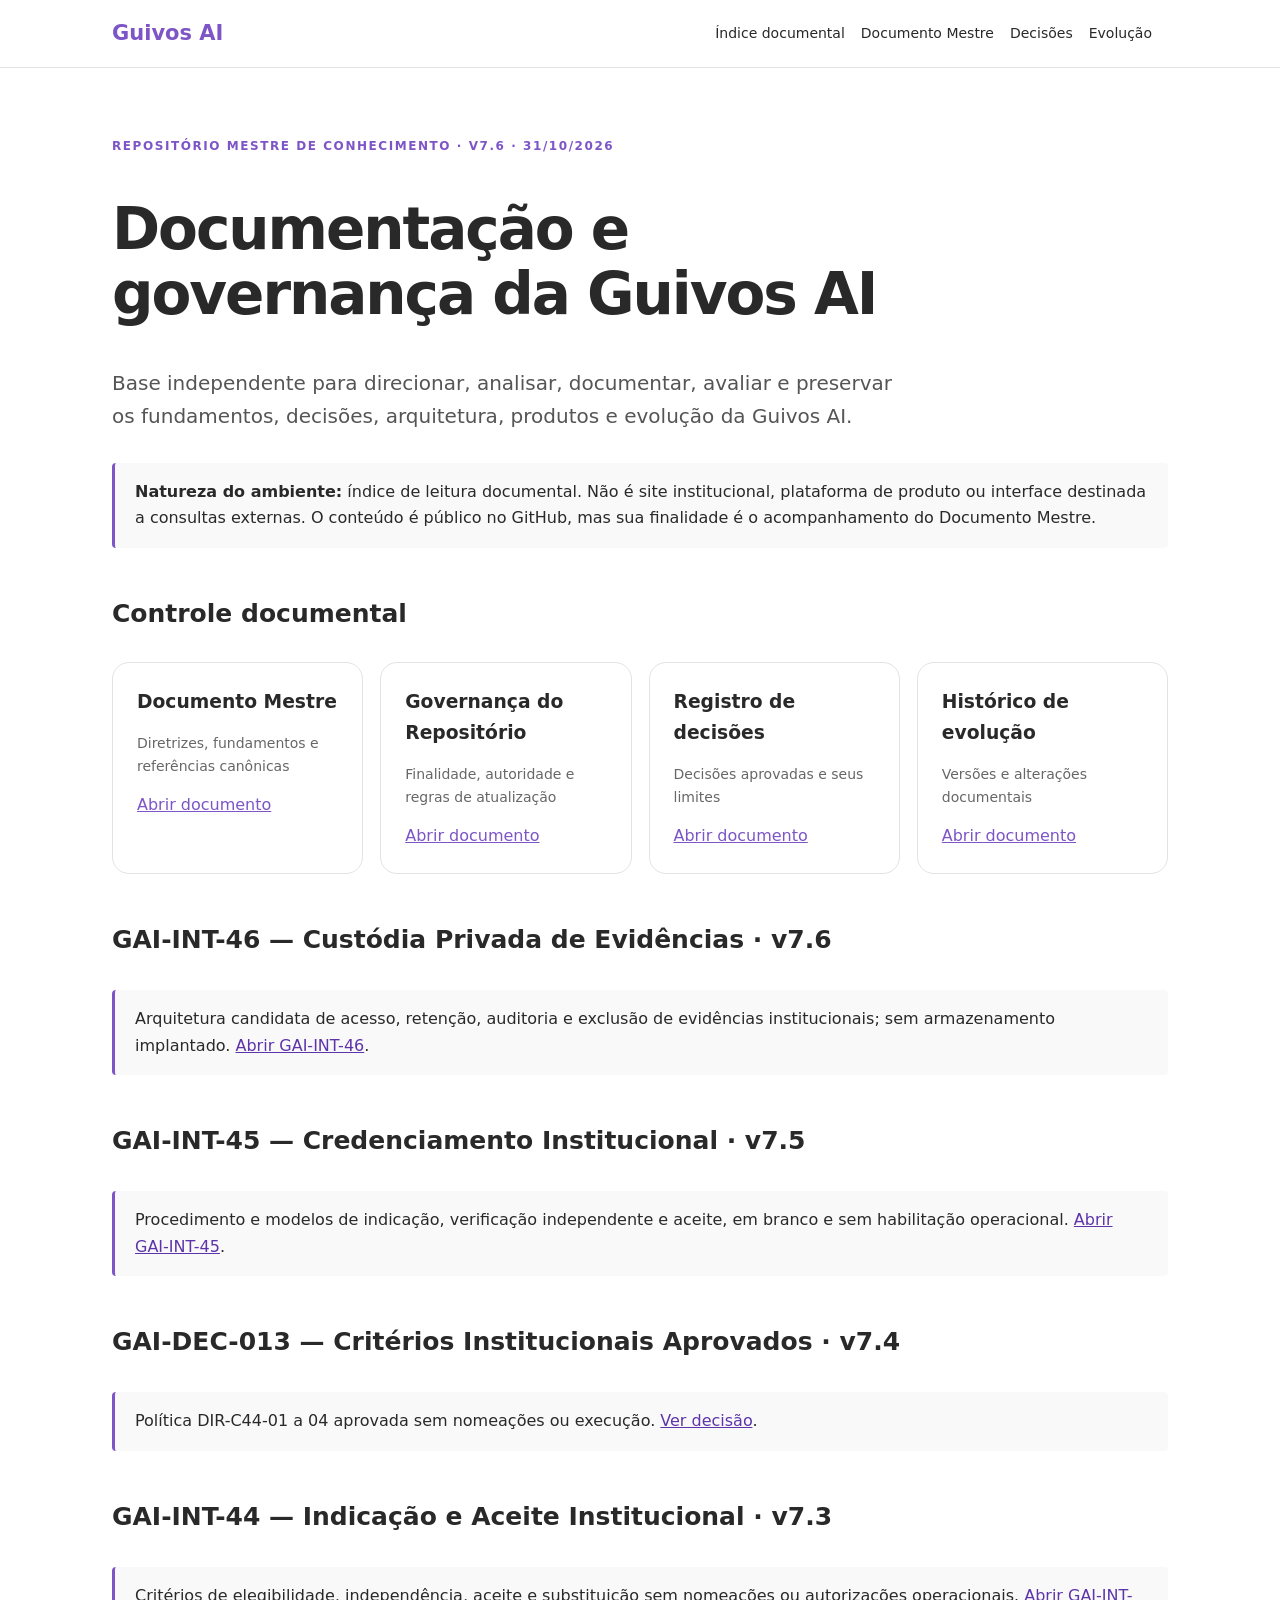
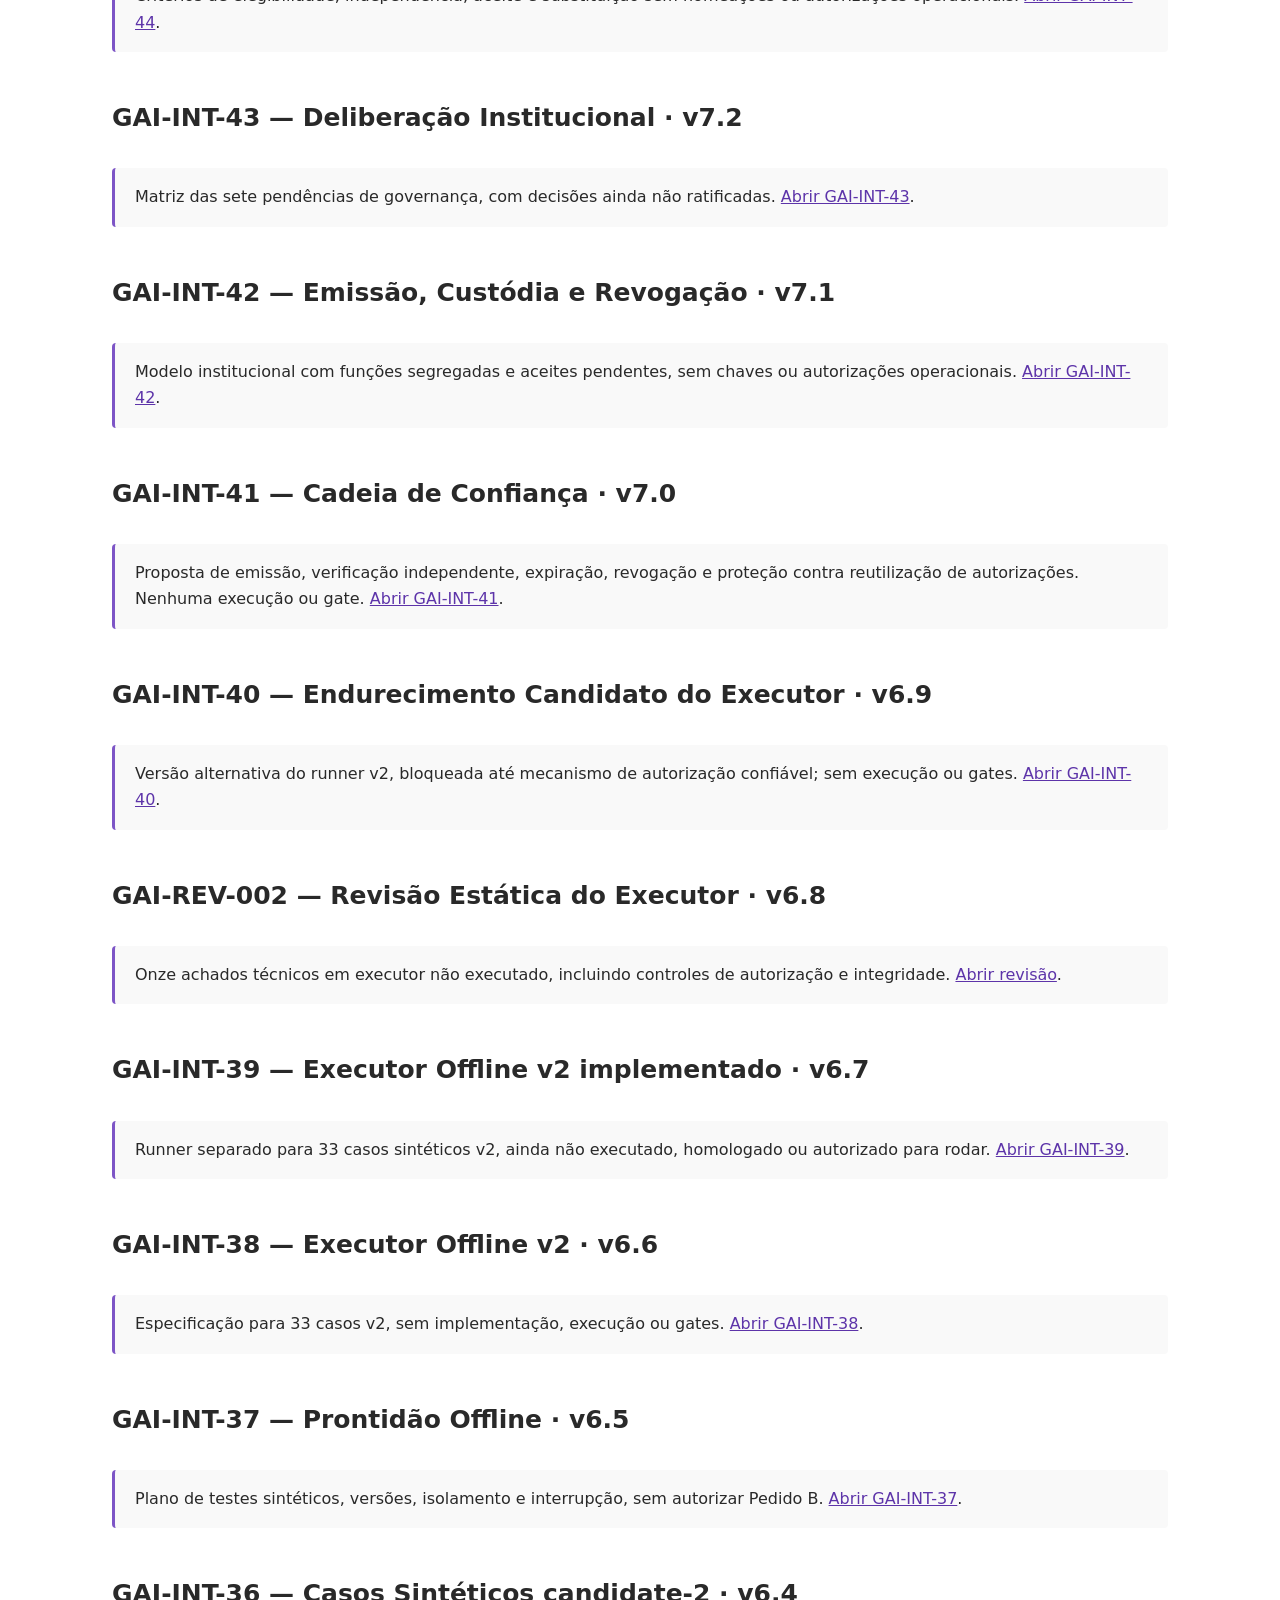
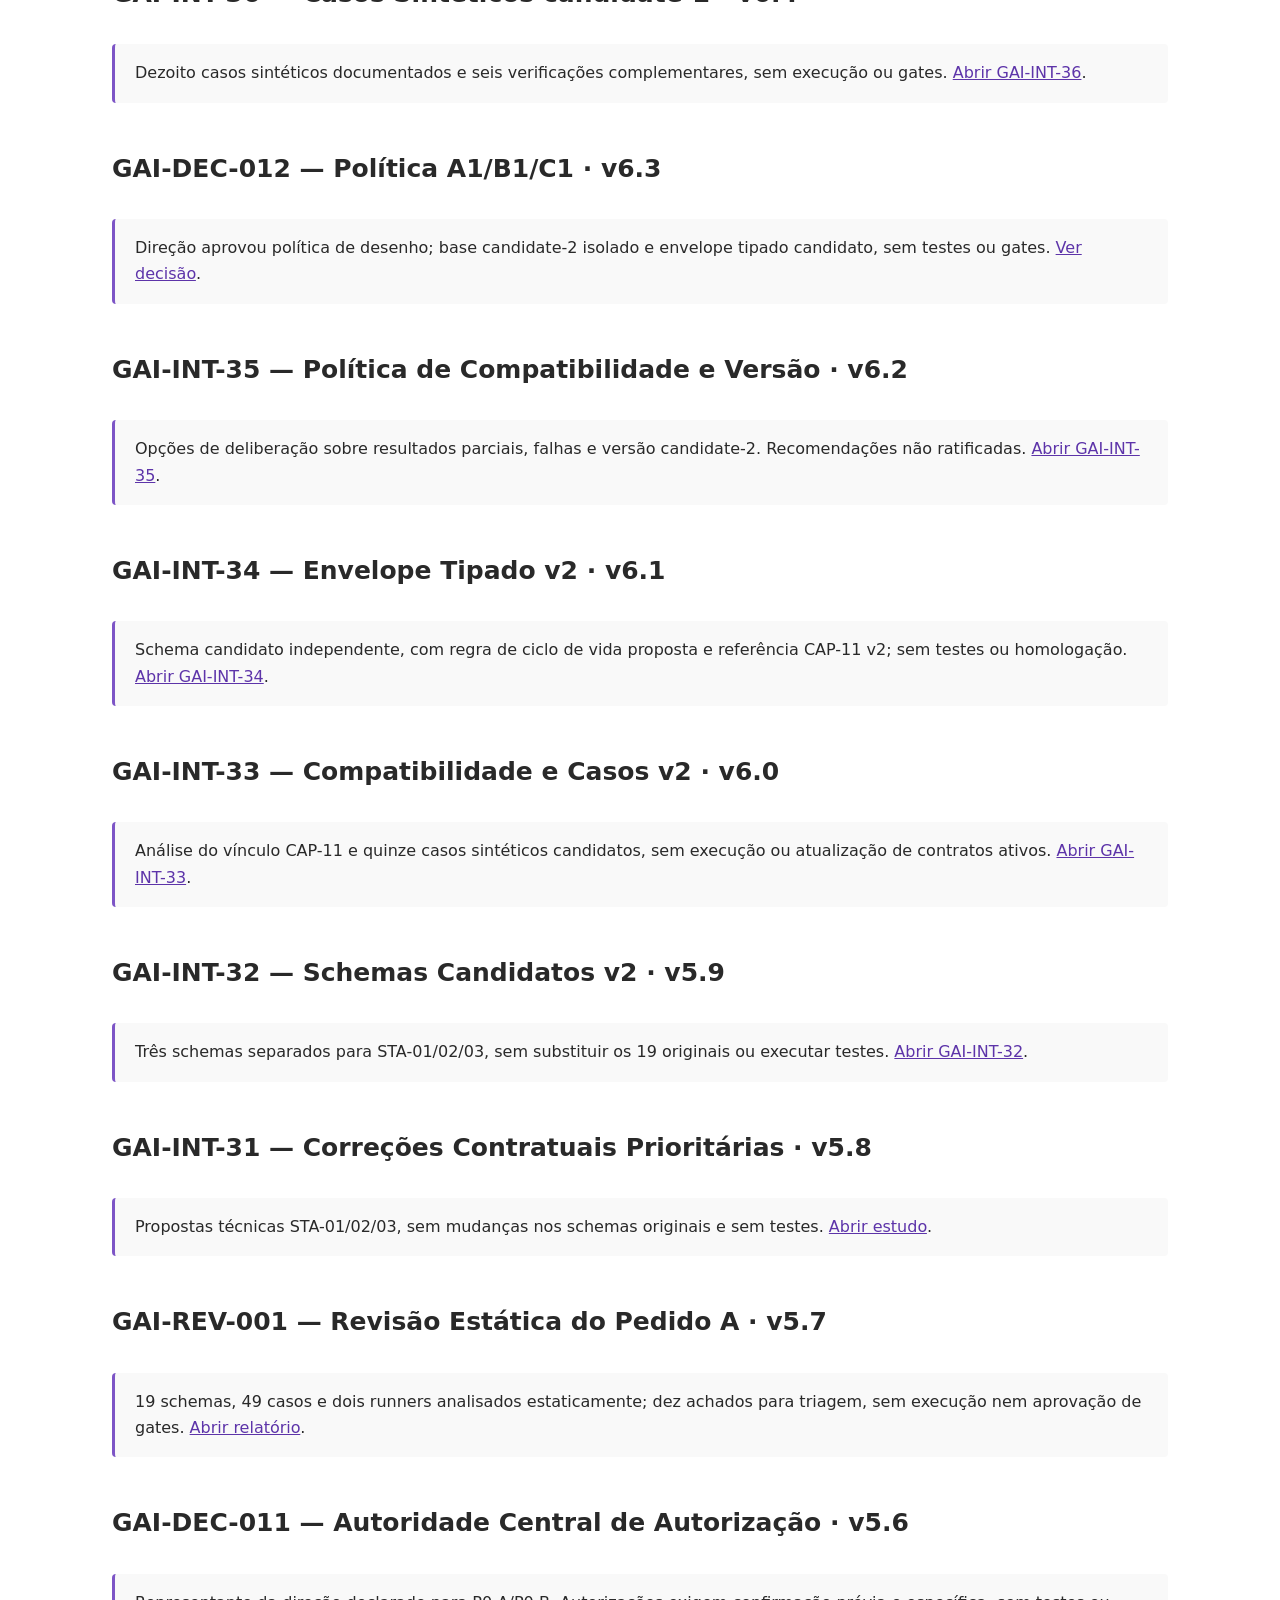
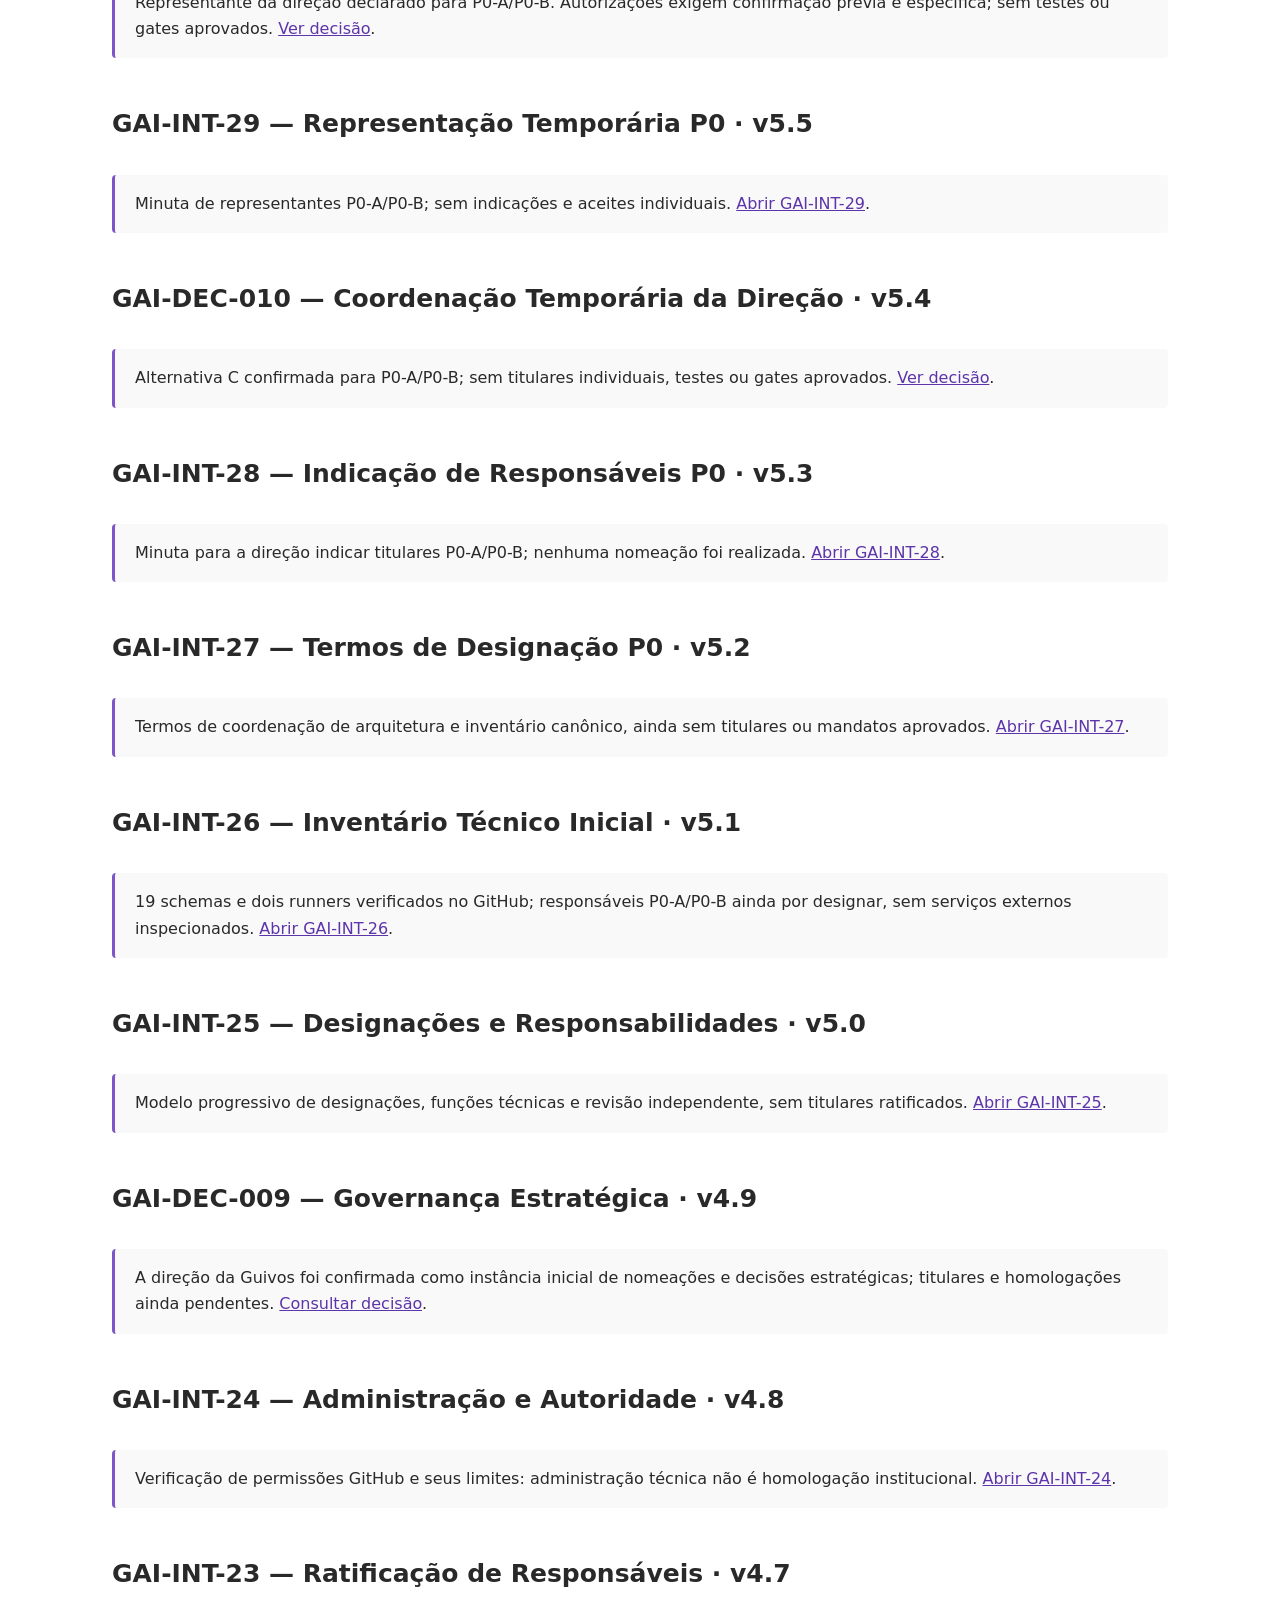
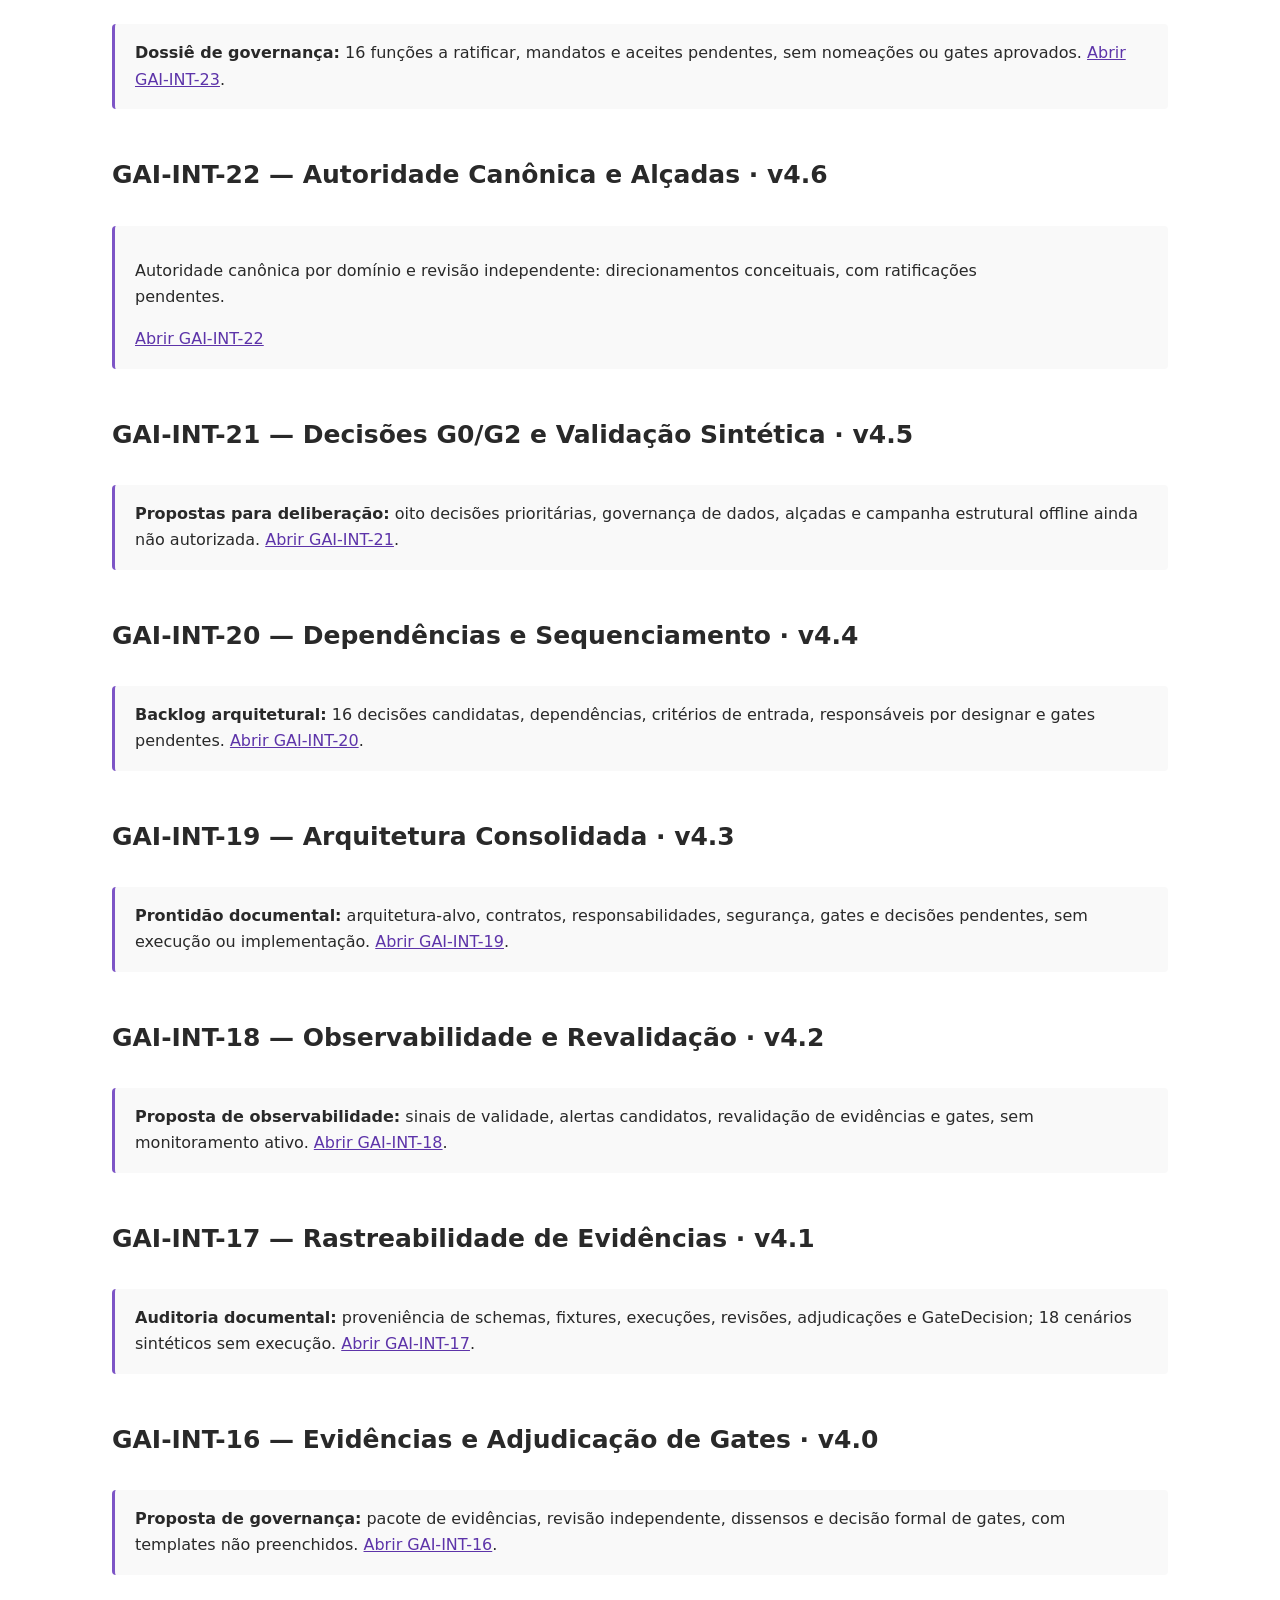
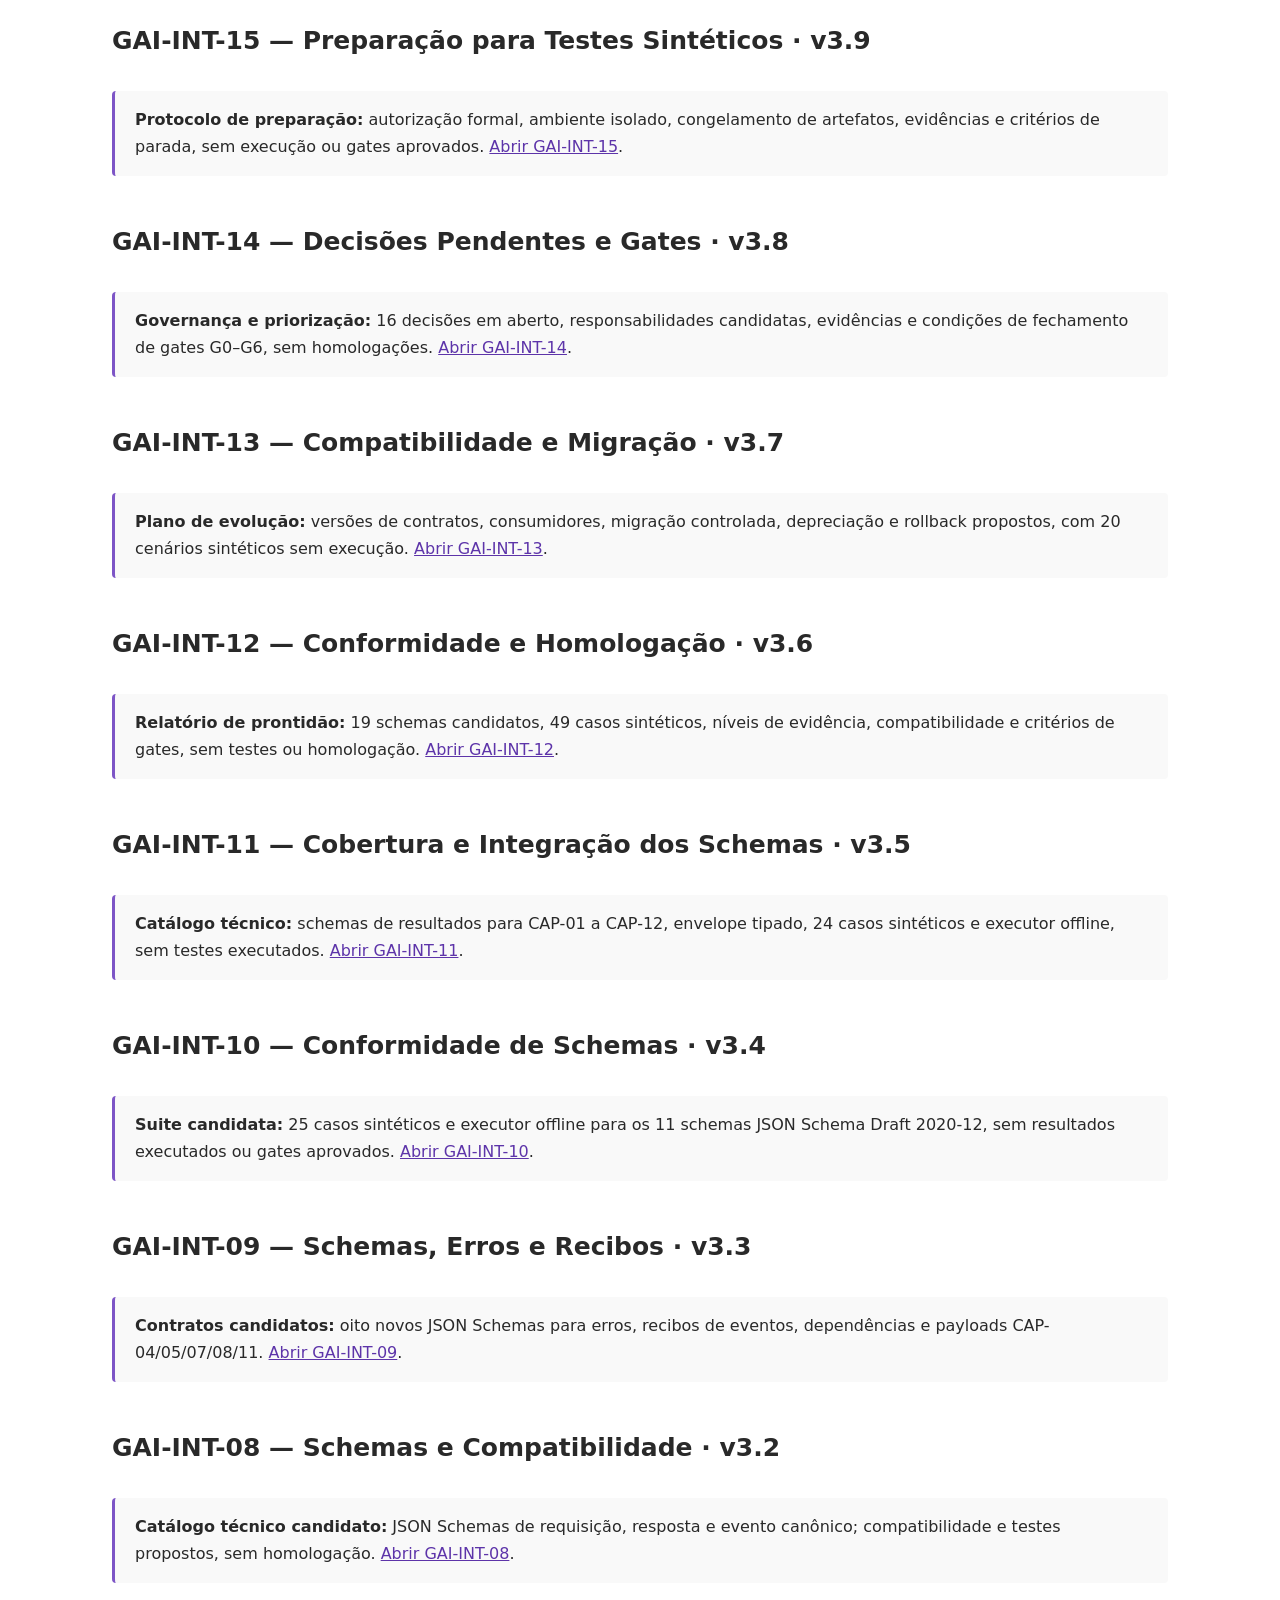
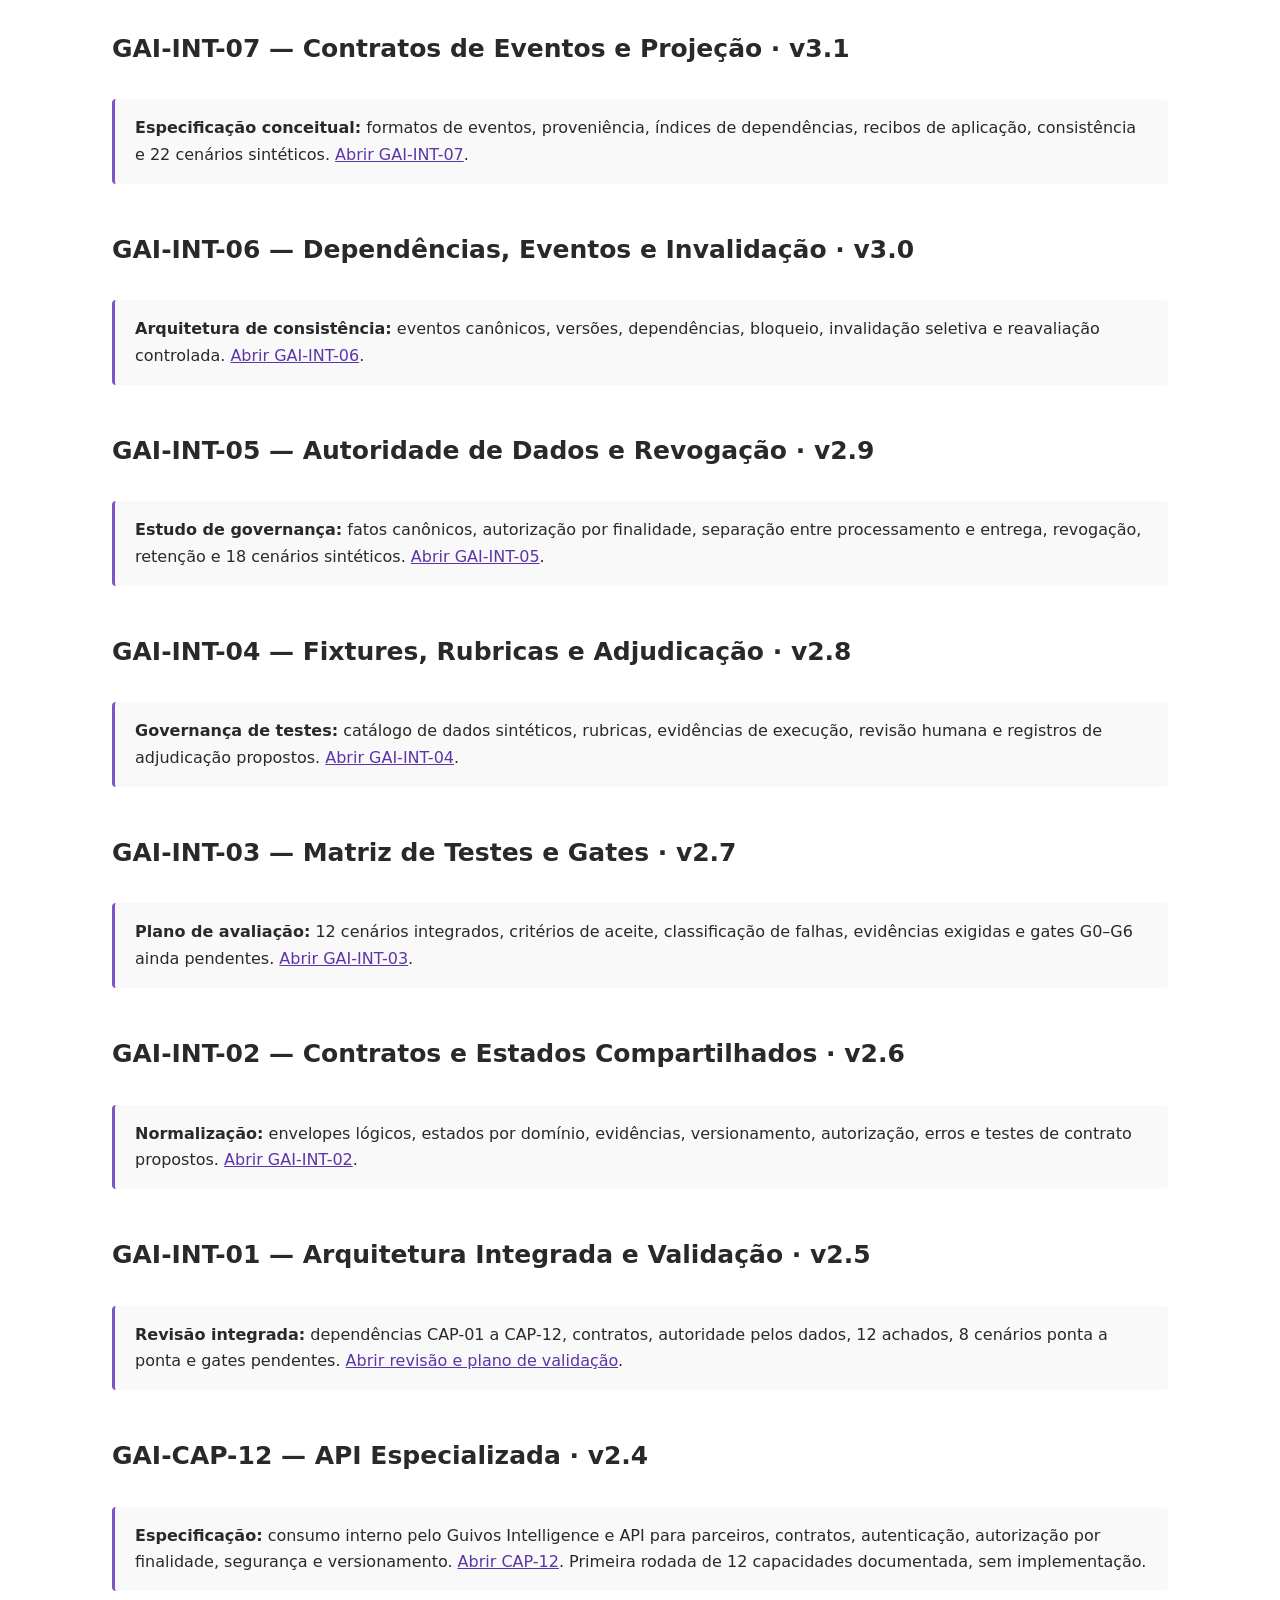
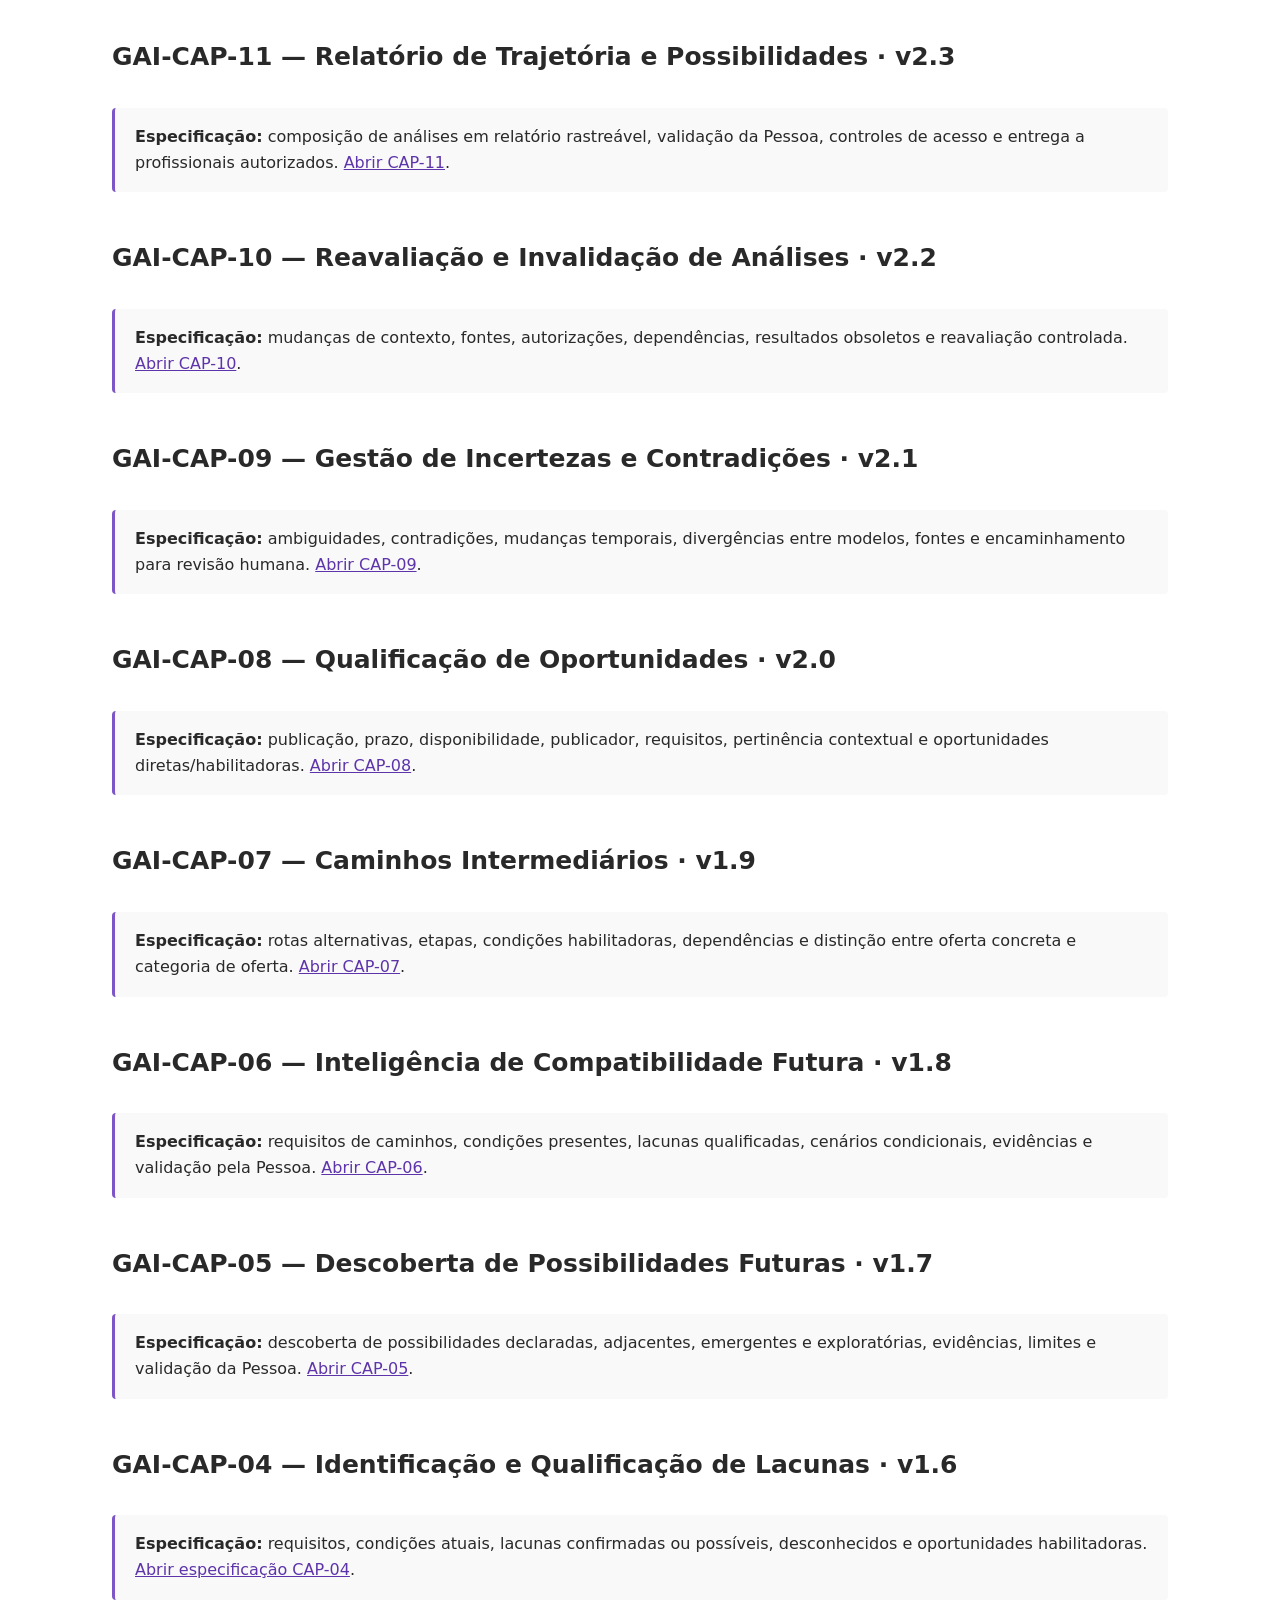
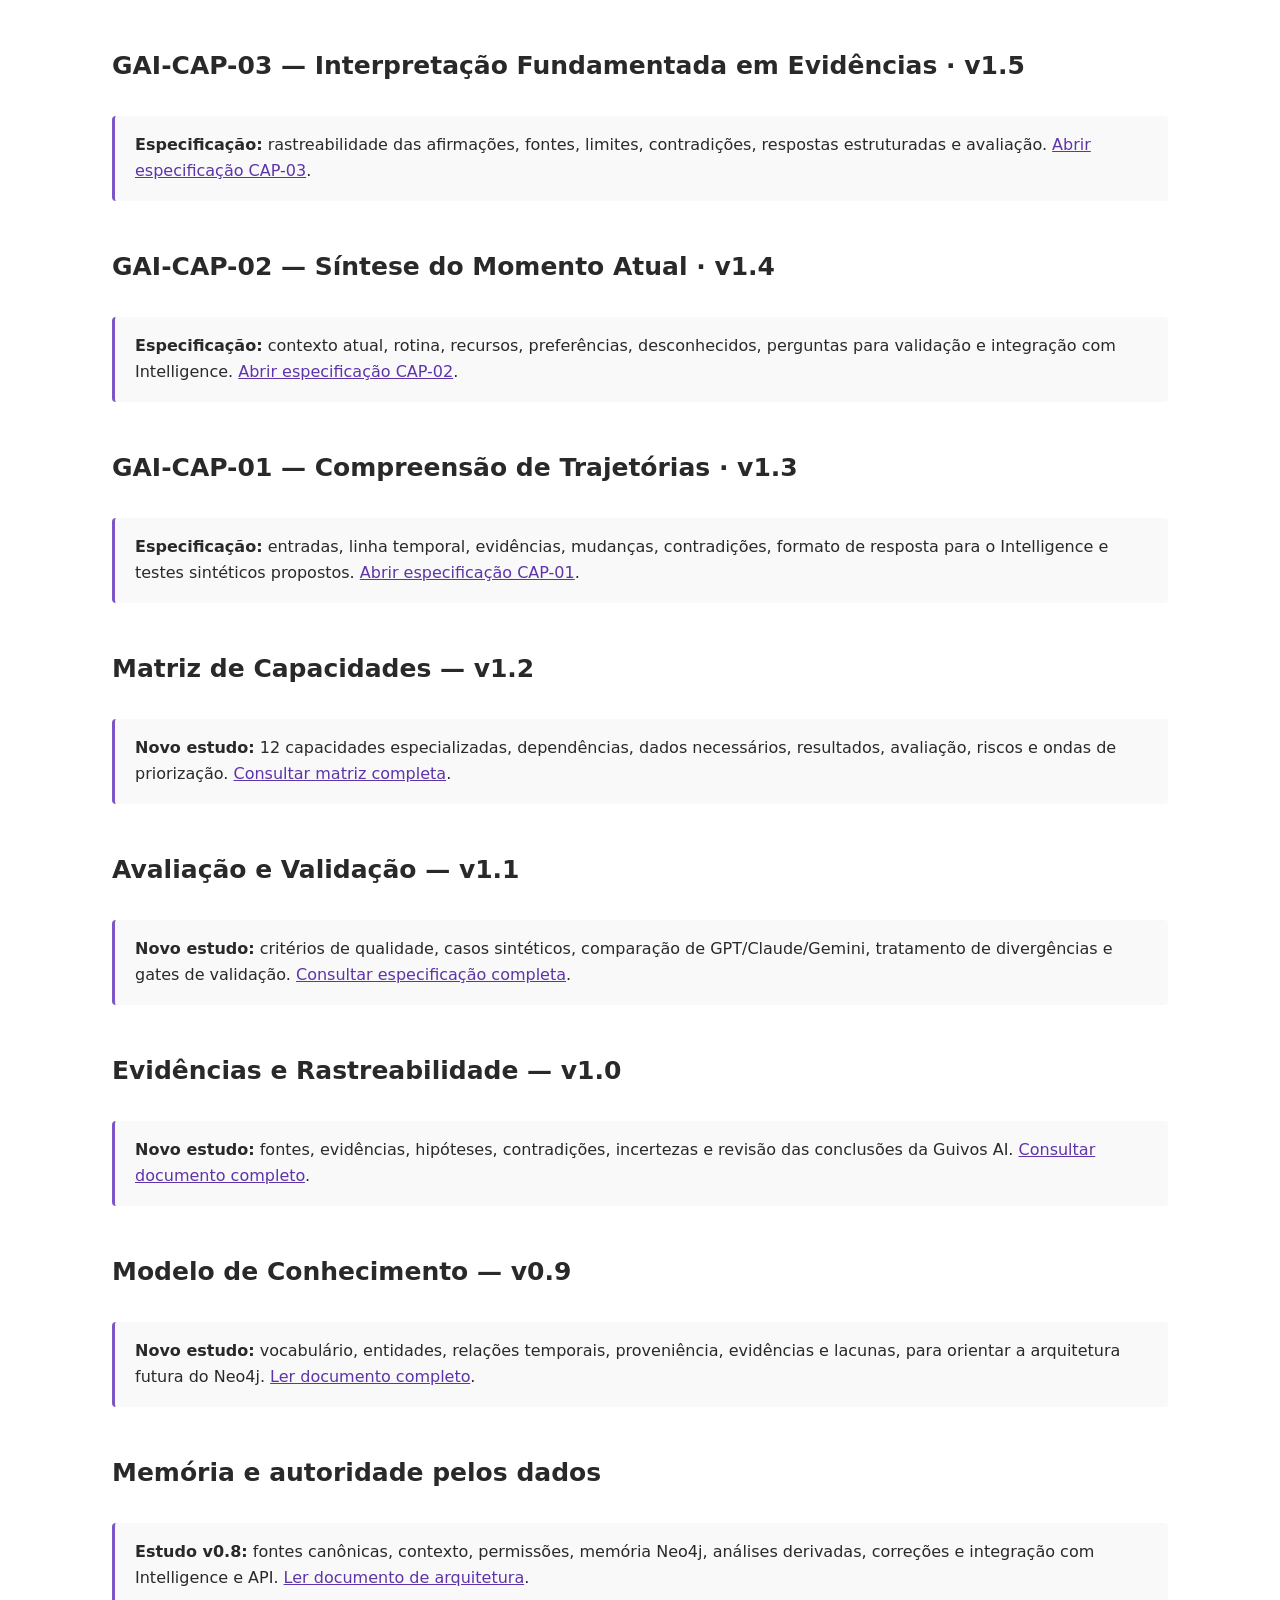
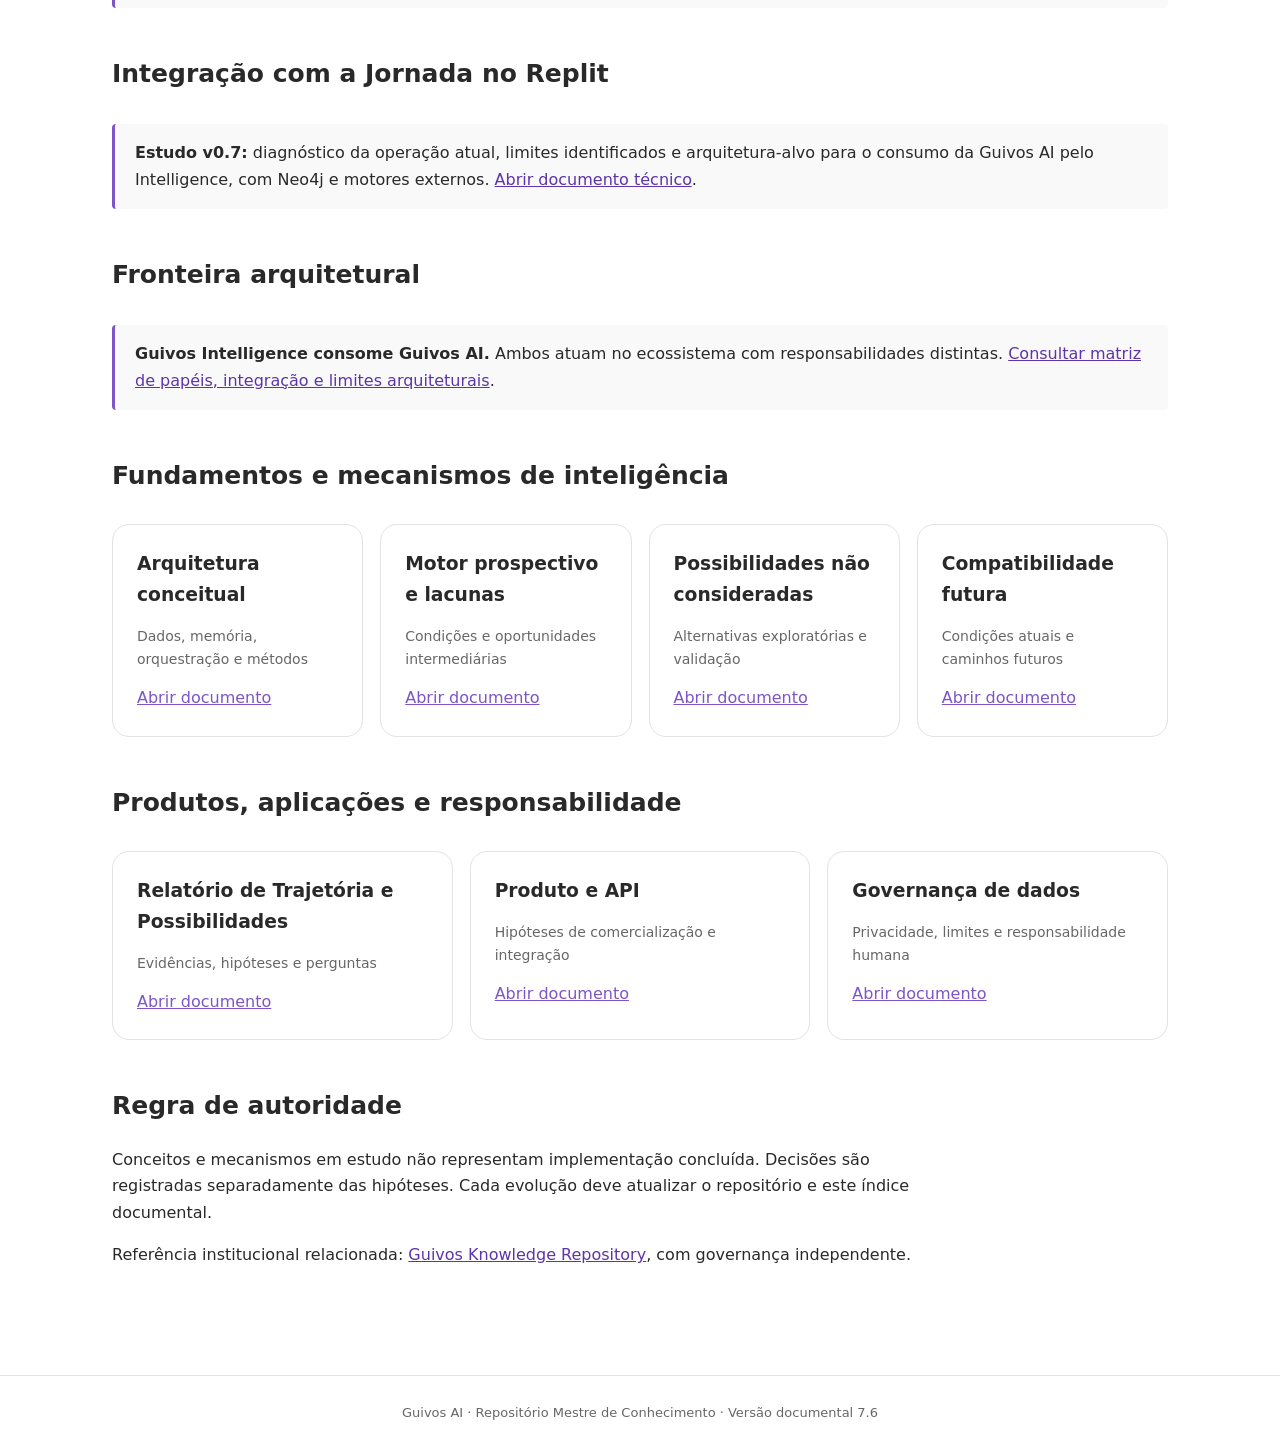
==== index.html @ 70771aea "docs: sync GAI-INT-46 custody design v7.6" ====
<!doctype html><html lang="pt-BR"><head><meta charset="utf-8"><meta name="viewport" content="width=device-width,initial-scale=1"><meta name="description" content="Índice documental do Repositório Mestre de Conhecimento da Guivos AI"><title>Guivos AI — Repositório Mestre de Conhecimento</title><link rel="stylesheet" href="assets/style.css"></head><body><header><nav><strong>Guivos AI</strong><div><a href="./">Índice documental</a><a href="docs/index.md">Documento Mestre</a><a href="docs/registro-decisoes.md">Decisões</a><a href="docs/historico-evolucao.md">Evolução</a></div></nav></header><main><span class="eyebrow">Repositório mestre de conhecimento · v7.6 · 31/10/2026</span><h1>Documentação e governança da Guivos AI</h1><p class="lead">Base independente para direcionar, analisar, documentar, avaliar e preservar os fundamentos, decisões, arquitetura, produtos e evolução da Guivos AI.</p><div class="note"><strong>Natureza do ambiente:</strong> índice de leitura documental. Não é site institucional, plataforma de produto ou interface destinada a consultas externas. O conteúdo é público no GitHub, mas sua finalidade é o acompanhamento do Documento Mestre.</div><h2>Controle documental</h2><div class="grid"><article class="card"><h3>Documento Mestre</h3><p>Diretrizes, fundamentos e referências canônicas</p><a href="docs/index.md">Abrir documento</a></article><article class="card"><h3>Governança do Repositório</h3><p>Finalidade, autoridade e regras de atualização</p><a href="docs/governanca-repositorio.md">Abrir documento</a></article><article class="card"><h3>Registro de decisões</h3><p>Decisões aprovadas e seus limites</p><a href="docs/registro-decisoes.md">Abrir documento</a></article><article class="card"><h3>Histórico de evolução</h3><p>Versões e alterações documentais</p><a href="docs/historico-evolucao.md">Abrir documento</a></article></div><h2>GAI-INT-46 — Custódia Privada de Evidências · v7.6</h2><div class="note">Arquitetura candidata de acesso, retenção, auditoria e exclusão de evidências institucionais; sem armazenamento implantado. <a href="docs/arquitetura-custodia-privada-evidencias-institucionais-candidata.md">Abrir GAI-INT-46</a>.</div><h2>GAI-INT-45 — Credenciamento Institucional · v7.5</h2><div class="note">Procedimento e modelos de indicação, verificação independente e aceite, em branco e sem habilitação operacional. <a href="docs/procedimento-credenciamento-institucional-candidato.md">Abrir GAI-INT-45</a>.</div><h2>GAI-DEC-013 — Critérios Institucionais Aprovados · v7.4</h2><div class="note">Política DIR-C44-01 a 04 aprovada sem nomeações ou execução. <a href="docs/decisao-aprovacao-criterios-institucionais-gai-dec-013.md">Ver decisão</a>.</div><h2>GAI-INT-44 — Indicação e Aceite Institucional · v7.3</h2><div class="note">Critérios de elegibilidade, independência, aceite e substituição sem nomeações ou autorizações operacionais. <a href="docs/criterios-indicacao-aceite-responsaveis-institucionais.md">Abrir GAI-INT-44</a>.</div><h2>GAI-INT-43 — Deliberação Institucional · v7.2</h2><div class="note">Matriz das sete pendências de governança, com decisões ainda não ratificadas. <a href="docs/matriz-deliberacao-pendencias-institucionais-inst01-inst07.md">Abrir GAI-INT-43</a>.</div><h2>GAI-INT-42 — Emissão, Custódia e Revogação · v7.1</h2><div class="note">Modelo institucional com funções segregadas e aceites pendentes, sem chaves ou autorizações operacionais. <a href="docs/modelo-institucional-emissao-custodia-revogacao-autorizacoes.md">Abrir GAI-INT-42</a>.</div><h2>GAI-INT-41 — Cadeia de Confiança · v7.0</h2><div class="note">Proposta de emissão, verificação independente, expiração, revogação e proteção contra reutilização de autorizações. Nenhuma execução ou gate. <a href="docs/cadeia-confianca-autorizacoes-execucao-candidata.md">Abrir GAI-INT-41</a>.</div><h2>GAI-INT-40 — Endurecimento Candidato do Executor · v6.9</h2><div class="note">Versão alternativa do runner v2, bloqueada até mecanismo de autorização confiável; sem execução ou gates. <a href="docs/endurecimento-executor-v2-candidato-bloqueado.md">Abrir GAI-INT-40</a>.</div><h2>GAI-REV-002 — Revisão Estática do Executor · v6.8</h2><div class="note">Onze achados técnicos em executor não executado, incluindo controles de autorização e integridade. <a href="docs/revisao-estatica-executor-offline-v2-rev002.md">Abrir revisão</a>.</div><h2>GAI-INT-39 — Executor Offline v2 implementado · v6.7</h2><div class="note">Runner separado para 33 casos sintéticos v2, ainda não executado, homologado ou autorizado para rodar. <a href="docs/implementacao-executor-offline-v2-nao-executado.md">Abrir GAI-INT-39</a>.</div><h2>GAI-INT-38 — Executor Offline v2 · v6.6</h2><div class="note">Especificação para 33 casos v2, sem implementação, execução ou gates. <a href="docs/especificacao-executor-offline-33-casos-v2.md">Abrir GAI-INT-38</a>.</div><h2>GAI-INT-37 — Prontidão Offline · v6.5</h2><div class="note">Plano de testes sintéticos, versões, isolamento e interrupção, sem autorizar Pedido B. <a href="docs/pacote-prontidao-testes-offline-candidate-2.md">Abrir GAI-INT-37</a>.</div><h2>GAI-INT-36 — Casos Sintéticos candidate-2 · v6.4</h2><div class="note">Dezoito casos sintéticos documentados e seis verificações complementares, sem execução ou gates. <a href="docs/matriz-casos-protocolo-candidate-2.md">Abrir GAI-INT-36</a>.</div><h2>GAI-DEC-012 — Política A1/B1/C1 · v6.3</h2><div class="note">Direção aprovou política de desenho; base candidate-2 isolado e envelope tipado candidato, sem testes ou gates. <a href="docs/decisao-politica-envelope-v2-a1-b1-c1.md">Ver decisão</a>.</div><h2>GAI-INT-35 — Política de Compatibilidade e Versão · v6.2</h2><div class="note">Opções de deliberação sobre resultados parciais, falhas e versão candidate-2. Recomendações não ratificadas. <a href="docs/deliberacao-compatibilidade-versionamento-envelope-v2.md">Abrir GAI-INT-35</a>.</div><h2>GAI-INT-34 — Envelope Tipado v2 · v6.1</h2><div class="note">Schema candidato independente, com regra de ciclo de vida proposta e referência CAP-11 v2; sem testes ou homologação. <a href="docs/envelope-tipado-v2-politica-ciclo-vida-candidata.md">Abrir GAI-INT-34</a>.</div><h2>GAI-INT-33 — Compatibilidade e Casos v2 · v6.0</h2><div class="note">Análise do vínculo CAP-11 e quinze casos sintéticos candidatos, sem execução ou atualização de contratos ativos. <a href="docs/compatibilidade-contrato-tipado-matriz-casos-v2.md">Abrir GAI-INT-33</a>.</div><h2>GAI-INT-32 — Schemas Candidatos v2 · v5.9</h2><div class="note">Três schemas separados para STA-01/02/03, sem substituir os 19 originais ou executar testes. <a href="docs/schemas-candidatos-v2-propostas-sta01-sta02-sta03.md">Abrir GAI-INT-32</a>.</div><h2>GAI-INT-31 — Correções Contratuais Prioritárias · v5.8</h2><div class="note">Propostas técnicas STA-01/02/03, sem mudanças nos schemas originais e sem testes. <a href="docs/propostas-correcao-contratos-prioritarios-sta01-sta02-sta03.md">Abrir estudo</a>.</div><h2>GAI-REV-001 — Revisão Estática do Pedido A · v5.7</h2><div class="note">19 schemas, 49 casos e dois runners analisados estaticamente; dez achados para triagem, sem execução nem aprovação de gates. <a href="docs/relatorio-revisao-estatica-autorizada-pedido-a.md">Abrir relatório</a>.</div><h2>GAI-DEC-011 — Autoridade Central de Autorização · v5.6</h2><div class="note">Representante da direção declarado para P0-A/P0-B. Autorizações exigem confirmação prévia e específica; sem testes ou gates aprovados. <a href="docs/decisao-representante-direcao-autoridade-central-autorizacao.md">Ver decisão</a>.</div><h2>GAI-INT-29 — Representação Temporária P0 · v5.5</h2><div class="note">Minuta de representantes P0-A/P0-B; sem indicações e aceites individuais. <a href="docs/encaminhamento-representante-temporario-p0.md">Abrir GAI-INT-29</a>.</div><h2>GAI-DEC-010 — Coordenação Temporária da Direção · v5.4</h2><div class="note">Alternativa C confirmada para P0-A/P0-B; sem titulares individuais, testes ou gates aprovados. <a href="docs/decisao-coordenacao-temporaria-direcao-p0-a-p0-b.md">Ver decisão</a>.</div><h2>GAI-INT-28 — Indicação de Responsáveis P0 · v5.3</h2><div class="note">Minuta para a direção indicar titulares P0-A/P0-B; nenhuma nomeação foi realizada. <a href="docs/minuta-executiva-indicacao-p0-a-p0-b.md">Abrir GAI-INT-28</a>.</div><h2>GAI-INT-27 — Termos de Designação P0 · v5.2</h2><div class="note">Termos de coordenação de arquitetura e inventário canônico, ainda sem titulares ou mandatos aprovados. <a href="docs/termos-designacao-coordenacao-arquitetura-inventario-canonico.md">Abrir GAI-INT-27</a>.</div><h2>GAI-INT-26 — Inventário Técnico Inicial · v5.1</h2><div class="note">19 schemas e dois runners verificados no GitHub; responsáveis P0-A/P0-B ainda por designar, sem serviços externos inspecionados. <a href="docs/inventario-tecnico-inicial-designacoes-p0.md">Abrir GAI-INT-26</a>.</div><h2>GAI-INT-25 — Designações e Responsabilidades · v5.0</h2><div class="note">Modelo progressivo de designações, funções técnicas e revisão independente, sem titulares ratificados. <a href="docs/modelo-inicial-designacoes-segregacao-responsabilidades.md">Abrir GAI-INT-25</a>.</div><h2>GAI-DEC-009 — Governança Estratégica · v4.9</h2><div class="note">A direção da Guivos foi confirmada como instância inicial de nomeações e decisões estratégicas; titulares e homologações ainda pendentes. <a href="docs/decisao-instancia-governanca-direcao-guivos.md">Consultar decisão</a>.</div><h2>GAI-INT-24 — Administração e Autoridade · v4.8</h2><div class="note">Verificação de permissões GitHub e seus limites: administração técnica não é homologação institucional. <a href="docs/verificacao-administracao-repositorio-limites-autoridade.md">Abrir GAI-INT-24</a>.</div><h2>GAI-INT-23 — Ratificação de Responsáveis · v4.7</h2><div class="note"><strong>Dossiê de governança:</strong> 16 funções a ratificar, mandatos e aceites pendentes, sem nomeações ou gates aprovados. <a href="docs/dossie-ratificacao-responsaveis-autoridade-alcadas.md">Abrir GAI-INT-23</a>.</div><h2>GAI-INT-22 — Autoridade Canônica e Alçadas · v4.6</h2><div class="note"><p>Autoridade canônica por domínio e revisão independente: direcionamentos conceituais, com ratificações pendentes.</p><a href="docs/encaminhamento-decisoes-autoridade-canonica-alcadas-g0-g2.md">Abrir GAI-INT-22</a></div><h2>GAI-INT-21 — Decisões G0/G2 e Validação Sintética · v4.5</h2><div class="note"><strong>Propostas para deliberação:</strong> oito decisões prioritárias, governança de dados, alçadas e campanha estrutural offline ainda não autorizada. <a href="docs/pacote-decisoes-g0-g2-autorizacao-validacao-estrutural.md">Abrir GAI-INT-21</a>.</div><h2>GAI-INT-20 — Dependências e Sequenciamento · v4.4</h2><div class="note"><strong>Backlog arquitetural:</strong> 16 decisões candidatas, dependências, critérios de entrada, responsáveis por designar e gates pendentes. <a href="docs/matriz-dependencias-sequenciamento-entrada-implementacao.md">Abrir GAI-INT-20</a>.</div><h2>GAI-INT-19 — Arquitetura Consolidada · v4.3</h2><div class="note"><strong>Prontidão documental:</strong> arquitetura-alvo, contratos, responsabilidades, segurança, gates e decisões pendentes, sem execução ou implementação. <a href="docs/consolidacao-arquitetura-prontidao-implementacao.md">Abrir GAI-INT-19</a>.</div><h2>GAI-INT-18 — Observabilidade e Revalidação · v4.2</h2><div class="note"><strong>Proposta de observabilidade:</strong> sinais de validade, alertas candidatos, revalidação de evidências e gates, sem monitoramento ativo. <a href="docs/modelo-observabilidade-gates-alertas-revalidacao.md">Abrir GAI-INT-18</a>.</div><h2>GAI-INT-17 — Rastreabilidade de Evidências · v4.1</h2><div class="note"><strong>Auditoria documental:</strong> proveniência de schemas, fixtures, execuções, revisões, adjudicações e GateDecision; 18 cenários sintéticos sem execução. <a href="docs/modelo-rastreabilidade-auditoria-proveniencia-gates.md">Abrir GAI-INT-17</a>.</div><h2>GAI-INT-16 — Evidências e Adjudicação de Gates · v4.0</h2><div class="note"><strong>Proposta de governança:</strong> pacote de evidências, revisão independente, dissensos e decisão formal de gates, com templates não preenchidos. <a href="docs/pacote-evidencias-revisao-independente-adjudicacao-gates.md">Abrir GAI-INT-16</a>.</div><h2>GAI-INT-15 — Preparação para Testes Sintéticos · v3.9</h2><div class="note"><strong>Protocolo de preparação:</strong> autorização formal, ambiente isolado, congelamento de artefatos, evidências e critérios de parada, sem execução ou gates aprovados. <a href="docs/preparacao-execucao-sintetica-controlada-evidencias-gate.md">Abrir GAI-INT-15</a>.</div><h2>GAI-INT-14 — Decisões Pendentes e Gates · v3.8</h2><div class="note"><strong>Governança e priorização:</strong> 16 decisões em aberto, responsabilidades candidatas, evidências e condições de fechamento de gates G0–G6, sem homologações. <a href="docs/registro-decisoes-pendentes-plano-fechamento-gates.md">Abrir GAI-INT-14</a>.</div><h2>GAI-INT-13 — Compatibilidade e Migração · v3.7</h2><div class="note"><strong>Plano de evolução:</strong> versões de contratos, consumidores, migração controlada, depreciação e rollback propostos, com 20 cenários sintéticos sem execução. <a href="docs/plano-compatibilidade-migracao-evolucao-contratos.md">Abrir GAI-INT-13</a>.</div><h2>GAI-INT-12 — Conformidade e Homologação · v3.6</h2><div class="note"><strong>Relatório de prontidão:</strong> 19 schemas candidatos, 49 casos sintéticos, níveis de evidência, compatibilidade e critérios de gates, sem testes ou homologação. <a href="docs/relatorio-conformidade-estrategia-homologacao-contratual.md">Abrir GAI-INT-12</a>.</div><h2>GAI-INT-11 — Cobertura e Integração dos Schemas · v3.5</h2><div class="note"><strong>Catálogo técnico:</strong> schemas de resultados para CAP-01 a CAP-12, envelope tipado, 24 casos sintéticos e executor offline, sem testes executados. <a href="docs/cobertura-contratos-especializados-integracao-schemas.md">Abrir GAI-INT-11</a>.</div><h2>GAI-INT-10 — Conformidade de Schemas · v3.4</h2><div class="note"><strong>Suite candidata:</strong> 25 casos sintéticos e executor offline para os 11 schemas JSON Schema Draft 2020-12, sem resultados executados ou gates aprovados. <a href="docs/conformidade-schemas-casos-contrato-compatibilidade.md">Abrir GAI-INT-10</a>.</div><h2>GAI-INT-09 — Schemas, Erros e Recibos · v3.3</h2><div class="note"><strong>Contratos candidatos:</strong> oito novos JSON Schemas para erros, recibos de eventos, dependências e payloads CAP-04/05/07/08/11. <a href="docs/schemas-especializados-erros-recibos-eventos.md">Abrir GAI-INT-09</a>.</div><h2>GAI-INT-08 — Schemas e Compatibilidade · v3.2</h2><div class="note"><strong>Catálogo técnico candidato:</strong> JSON Schemas de requisição, resposta e evento canônico; compatibilidade e testes propostos, sem homologação. <a href="docs/catalogo-formal-schemas-compatibilidade-servicos.md">Abrir GAI-INT-08</a>.</div><h2>GAI-INT-07 — Contratos de Eventos e Projeção · v3.1</h2><div class="note"><strong>Especificação conceitual:</strong> formatos de eventos, proveniência, índices de dependências, recibos de aplicação, consistência e 22 cenários sintéticos. <a href="docs/contratos-eventos-projecao-dependencias.md">Abrir GAI-INT-07</a>.</div><h2>GAI-INT-06 — Dependências, Eventos e Invalidação · v3.0</h2><div class="note"><strong>Arquitetura de consistência:</strong> eventos canônicos, versões, dependências, bloqueio, invalidação seletiva e reavaliação controlada. <a href="docs/modelo-dependencias-eventos-propagacao-invalidacao.md">Abrir GAI-INT-06</a>.</div><h2>GAI-INT-05 — Autoridade de Dados e Revogação · v2.9</h2><div class="note"><strong>Estudo de governança:</strong> fatos canônicos, autorização por finalidade, separação entre processamento e entrega, revogação, retenção e 18 cenários sintéticos. <a href="docs/autoridade-dados-consentimentos-revogacao.md">Abrir GAI-INT-05</a>.</div><h2>GAI-INT-04 — Fixtures, Rubricas e Adjudicação · v2.8</h2><div class="note"><strong>Governança de testes:</strong> catálogo de dados sintéticos, rubricas, evidências de execução, revisão humana e registros de adjudicação propostos. <a href="docs/catalogo-fixtures-rubricas-adjudicacao.md">Abrir GAI-INT-04</a>.</div><h2>GAI-INT-03 — Matriz de Testes e Gates · v2.7</h2><div class="note"><strong>Plano de avaliação:</strong> 12 cenários integrados, critérios de aceite, classificação de falhas, evidências exigidas e gates G0–G6 ainda pendentes. <a href="docs/matriz-testes-integrados-criterios-aceite-gates.md">Abrir GAI-INT-03</a>.</div><h2>GAI-INT-02 — Contratos e Estados Compartilhados · v2.6</h2><div class="note"><strong>Normalização:</strong> envelopes lógicos, estados por domínio, evidências, versionamento, autorização, erros e testes de contrato propostos. <a href="docs/normalizacao-contratos-estados-compartilhados.md">Abrir GAI-INT-02</a>.</div><h2>GAI-INT-01 — Arquitetura Integrada e Validação · v2.5</h2><div class="note"><strong>Revisão integrada:</strong> dependências CAP-01 a CAP-12, contratos, autoridade pelos dados, 12 achados, 8 cenários ponta a ponta e gates pendentes. <a href="docs/arquitetura-integrada-plano-validacao.md">Abrir revisão e plano de validação</a>.</div><h2>GAI-CAP-12 — API Especializada · v2.4</h2><div class="note"><strong>Especificação:</strong> consumo interno pelo Guivos Intelligence e API para parceiros, contratos, autenticação, autorização por finalidade, segurança e versionamento. <a href="docs/cap-12-api-especializada-guivos-ai.md">Abrir CAP-12</a>. Primeira rodada de 12 capacidades documentada, sem implementação.</div><h2>GAI-CAP-11 — Relatório de Trajetória e Possibilidades · v2.3</h2><div class="note"><strong>Especificação:</strong> composição de análises em relatório rastreável, validação da Pessoa, controles de acesso e entrega a profissionais autorizados. <a href="docs/cap-11-relatorio-trajetoria-possibilidades.md">Abrir CAP-11</a>.</div><h2>GAI-CAP-10 — Reavaliação e Invalidação de Análises · v2.2</h2><div class="note"><strong>Especificação:</strong> mudanças de contexto, fontes, autorizações, dependências, resultados obsoletos e reavaliação controlada. <a href="docs/cap-10-reavaliacao-invalidacao-analises.md">Abrir CAP-10</a>.</div><h2>GAI-CAP-09 — Gestão de Incertezas e Contradições · v2.1</h2><div class="note"><strong>Especificação:</strong> ambiguidades, contradições, mudanças temporais, divergências entre modelos, fontes e encaminhamento para revisão humana. <a href="docs/cap-09-gestao-incertezas-contradicoes.md">Abrir CAP-09</a>.</div><h2>GAI-CAP-08 — Qualificação de Oportunidades · v2.0</h2><div class="note"><strong>Especificação:</strong> publicação, prazo, disponibilidade, publicador, requisitos, pertinência contextual e oportunidades diretas/habilitadoras. <a href="docs/cap-08-qualificacao-oportunidades.md">Abrir CAP-08</a>.</div><h2>GAI-CAP-07 — Caminhos Intermediários · v1.9</h2><div class="note"><strong>Especificação:</strong> rotas alternativas, etapas, condições habilitadoras, dependências e distinção entre oferta concreta e categoria de oferta. <a href="docs/cap-07-caminhos-intermediarios.md">Abrir CAP-07</a>.</div><h2>GAI-CAP-06 — Inteligência de Compatibilidade Futura · v1.8</h2><div class="note"><strong>Especificação:</strong> requisitos de caminhos, condições presentes, lacunas qualificadas, cenários condicionais, evidências e validação pela Pessoa. <a href="docs/cap-06-inteligencia-compatibilidade-futura.md">Abrir CAP-06</a>.</div><h2>GAI-CAP-05 — Descoberta de Possibilidades Futuras · v1.7</h2><div class="note"><strong>Especificação:</strong> descoberta de possibilidades declaradas, adjacentes, emergentes e exploratórias, evidências, limites e validação da Pessoa. <a href="docs/cap-05-descoberta-possibilidades-futuras.md">Abrir CAP-05</a>.</div><h2>GAI-CAP-04 — Identificação e Qualificação de Lacunas · v1.6</h2><div class="note"><strong>Especificação:</strong> requisitos, condições atuais, lacunas confirmadas ou possíveis, desconhecidos e oportunidades habilitadoras. <a href="docs/cap-04-identificacao-qualificacao-lacunas.md">Abrir especificação CAP-04</a>.</div><h2>GAI-CAP-03 — Interpretação Fundamentada em Evidências · v1.5</h2><div class="note"><strong>Especificação:</strong> rastreabilidade das afirmações, fontes, limites, contradições, respostas estruturadas e avaliação. <a href="docs/cap-03-interpretacao-fundamentada-evidencias.md">Abrir especificação CAP-03</a>.</div><h2>GAI-CAP-02 — Síntese do Momento Atual · v1.4</h2><div class="note"><strong>Especificação:</strong> contexto atual, rotina, recursos, preferências, desconhecidos, perguntas para validação e integração com Intelligence. <a href="docs/cap-02-sintese-momento-atual.md">Abrir especificação CAP-02</a>.</div><h2>GAI-CAP-01 — Compreensão de Trajetórias · v1.3</h2><div class="note"><strong>Especificação:</strong> entradas, linha temporal, evidências, mudanças, contradições, formato de resposta para o Intelligence e testes sintéticos propostos. <a href="docs/cap-01-leitura-compreensao-trajetorias.md">Abrir especificação CAP-01</a>.</div><h2>Matriz de Capacidades — v1.2</h2><div class="note"><strong>Novo estudo:</strong> 12 capacidades especializadas, dependências, dados necessários, resultados, avaliação, riscos e ondas de priorização. <a href="docs/matriz-capacidades-guivos-ai.md">Consultar matriz completa</a>.</div><h2>Avaliação e Validação — v1.1</h2><div class="note"><strong>Novo estudo:</strong> critérios de qualidade, casos sintéticos, comparação de GPT/Claude/Gemini, tratamento de divergências e gates de validação. <a href="docs/avaliacao-validacao-qualidade.md">Consultar especificação completa</a>.</div><h2>Evidências e Rastreabilidade — v1.0</h2><div class="note"><strong>Novo estudo:</strong> fontes, evidências, hipóteses, contradições, incertezas e revisão das conclusões da Guivos AI. <a href="docs/modelo-evidencias-rastreabilidade.md">Consultar documento completo</a>.</div><h2>Modelo de Conhecimento — v0.9</h2><div class="note"><strong>Novo estudo:</strong> vocabulário, entidades, relações temporais, proveniência, evidências e lacunas, para orientar a arquitetura futura do Neo4j. <a href="docs/modelo-conhecimento-ontologia-temporal.md">Ler documento completo</a>.</div><h2>Memória e autoridade pelos dados</h2><div class="note"><strong>Estudo v0.8:</strong> fontes canônicas, contexto, permissões, memória Neo4j, análises derivadas, correções e integração com Intelligence e API. <a href="docs/autoridade-dados-memoria-contexto.md">Ler documento de arquitetura</a>.</div><h2>Integração com a Jornada no Replit</h2><div class="note"><strong>Estudo v0.7:</strong> diagnóstico da operação atual, limites identificados e arquitetura-alvo para o consumo da Guivos AI pelo Intelligence, com Neo4j e motores externos. <a href="docs/integracao-replit-intelligence-ai-neo4j.md">Abrir documento técnico</a>.</div><h2>Fronteira arquitetural</h2><div class="note"><strong>Guivos Intelligence consome Guivos AI.</strong> Ambos atuam no ecossistema com responsabilidades distintas. <a href="docs/guivos-ai-vs-intelligence.md">Consultar matriz de papéis, integração e limites arquiteturais</a>.</div><h2>Fundamentos e mecanismos de inteligência</h2><div class="grid"><article class="card"><h3>Arquitetura conceitual</h3><p>Dados, memória, orquestração e métodos</p><a href="docs/arquitetura.md">Abrir documento</a></article><article class="card"><h3>Motor prospectivo e lacunas</h3><p>Condições e oportunidades intermediárias</p><a href="docs/motor-possibilidades-lacunas.md">Abrir documento</a></article><article class="card"><h3>Possibilidades não consideradas</h3><p>Alternativas exploratórias e validação</p><a href="docs/descoberta-possibilidades-nao-consideradas.md">Abrir documento</a></article><article class="card"><h3>Compatibilidade futura</h3><p>Condições atuais e caminhos futuros</p><a href="docs/compatibilidade-futura.md">Abrir documento</a></article></div><h2>Produtos, aplicações e responsabilidade</h2><div class="grid"><article class="card"><h3>Relatório de Trajetória e Possibilidades</h3><p>Evidências, hipóteses e perguntas</p><a href="docs/relatorio.md">Abrir documento</a></article><article class="card"><h3>Produto e API</h3><p>Hipóteses de comercialização e integração</p><a href="docs/produto-api.md">Abrir documento</a></article><article class="card"><h3>Governança de dados</h3><p>Privacidade, limites e responsabilidade humana</p><a href="docs/governanca.md">Abrir documento</a></article></div><h2>Regra de autoridade</h2><p>Conceitos e mecanismos em estudo não representam implementação concluída. Decisões são registradas separadamente das hipóteses. Cada evolução deve atualizar o repositório e este índice documental.</p><p>Referência institucional relacionada: <a href="https://github.com/guivos-repositorio/Guivos-Knowledge-Repository">Guivos Knowledge Repository</a>, com governança independente.</p></main><footer>Guivos AI · Repositório Mestre de Conhecimento · Versão documental 7.6</footer></body></html>
---- assets/style.css ----
:root{--purple:#7D55C6;--dark:#292929;--muted:#676767;--line:#E3E3E3;--light:#F9F9F9}*{box-sizing:border-box}body{font-family:system-ui,-apple-system,Segoe UI,sans-serif;margin:0;color:var(--dark);background:white;line-height:1.65}header{border-bottom:1px solid var(--line);background:white;position:sticky;top:0}nav{max-width:1100px;margin:auto;padding:16px 22px;display:flex;align-items:center;justify-content:space-between;gap:20px;flex-wrap:wrap}nav a{text-decoration:none;color:var(--dark);margin-right:16px;font-size:14px}nav strong{color:var(--purple);font-size:21px}main{max-width:1100px;margin:auto;padding:64px 22px 90px}.eyebrow{color:var(--purple);font-size:12px;font-weight:700;text-transform:uppercase;letter-spacing:.13em}h1{font-size:clamp(35px,6vw,58px);line-height:1.13;max-width:820px;letter-spacing:-.035em}h2{font-size:25px;margin-top:45px}p{max-width:850px}.lead{font-size:20px;color:#555;max-width:790px}.grid{display:grid;grid-template-columns:repeat(auto-fit,minmax(235px,1fr));gap:17px;margin-top:28px}.card{border:1px solid var(--line);border-radius:17px;padding:24px;background:white}.card h3{margin:0 0 10px}.card p{font-size:14px;color:var(--muted)}.card a{color:var(--purple)}.pill{display:inline-block;padding:7px 12px;border-radius:30px;background:#EDE9FE;color:#5D34A9;font-size:12px;font-weight:600}.note{background:var(--light);border-left:3px solid var(--purple);padding:16px 20px;border-radius:4px;margin:30px 0}footer{border-top:1px solid var(--line);padding:26px;text-align:center;color:var(--muted);font-size:13px}a{color:#5D34A9}li{margin-bottom:9px}@media(max-width:650px){main{padding-top:38px}nav{display:block}nav div{margin-top:8px}}
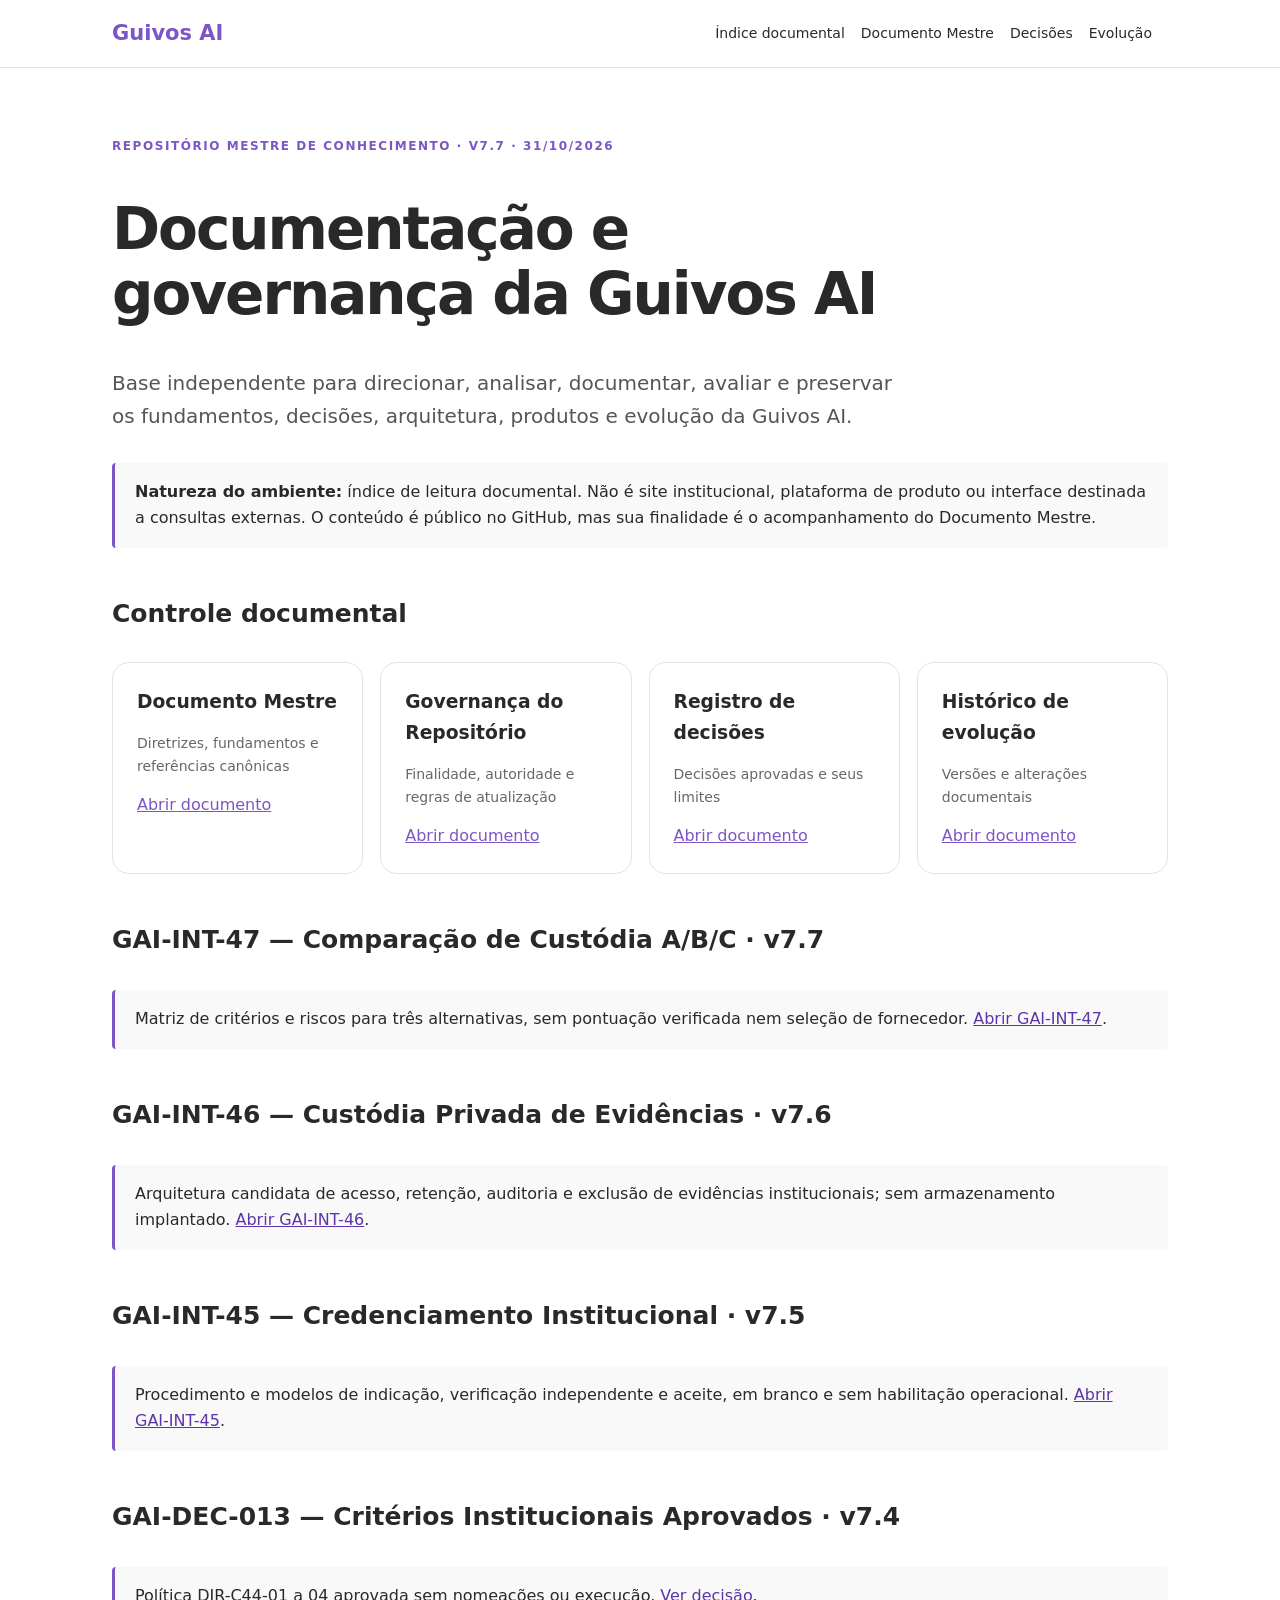
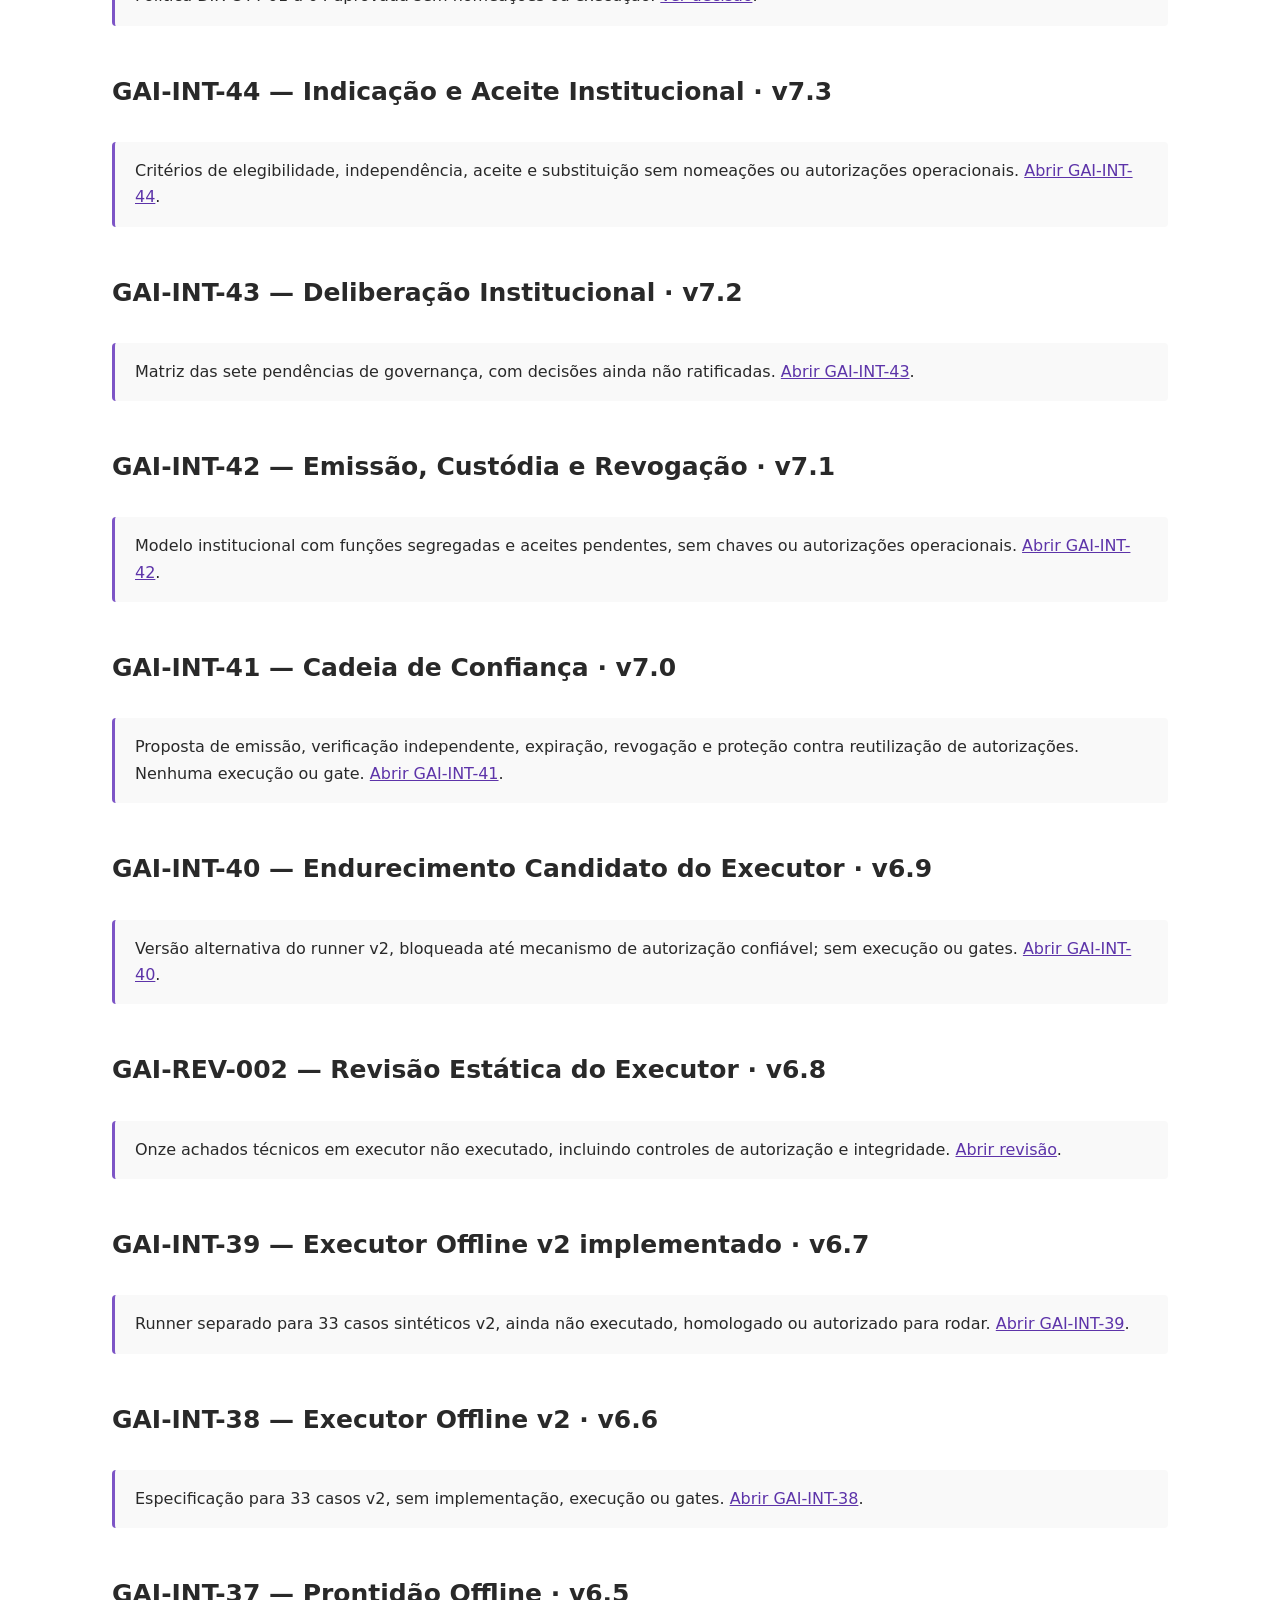
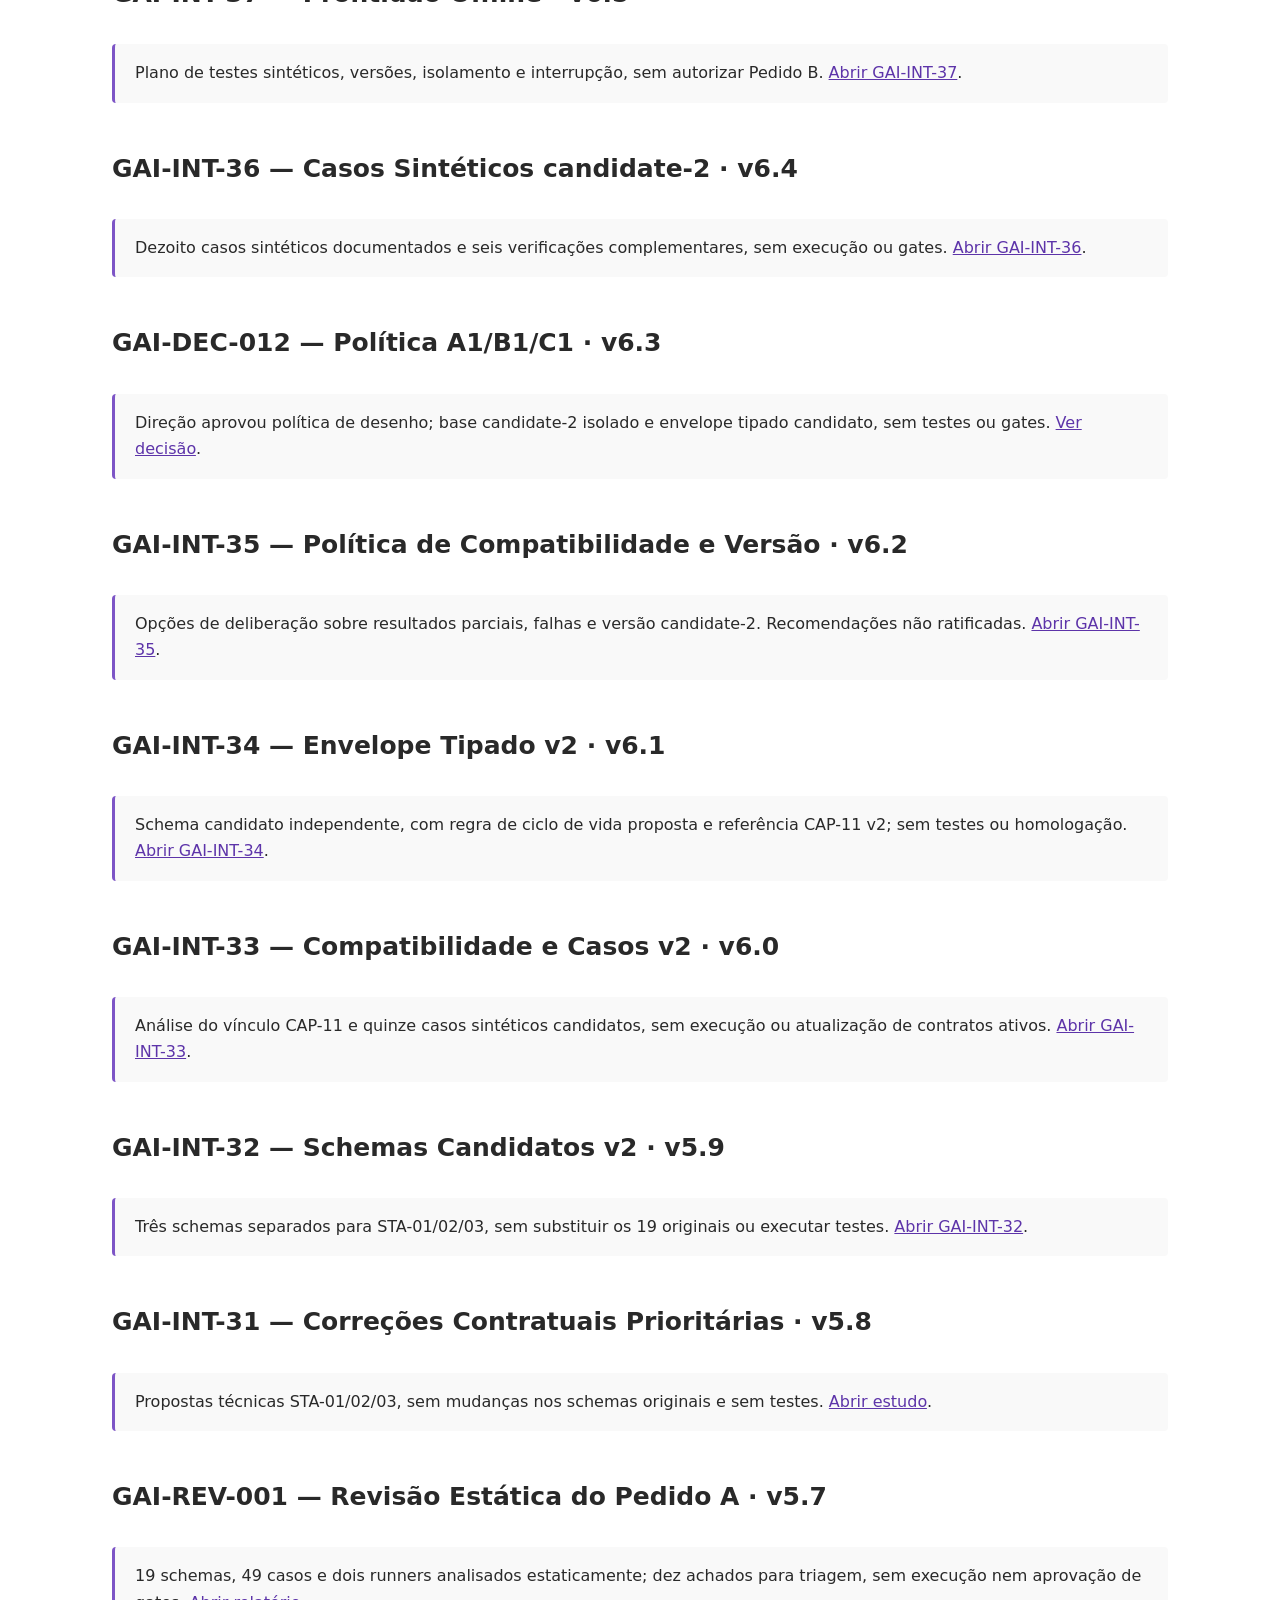
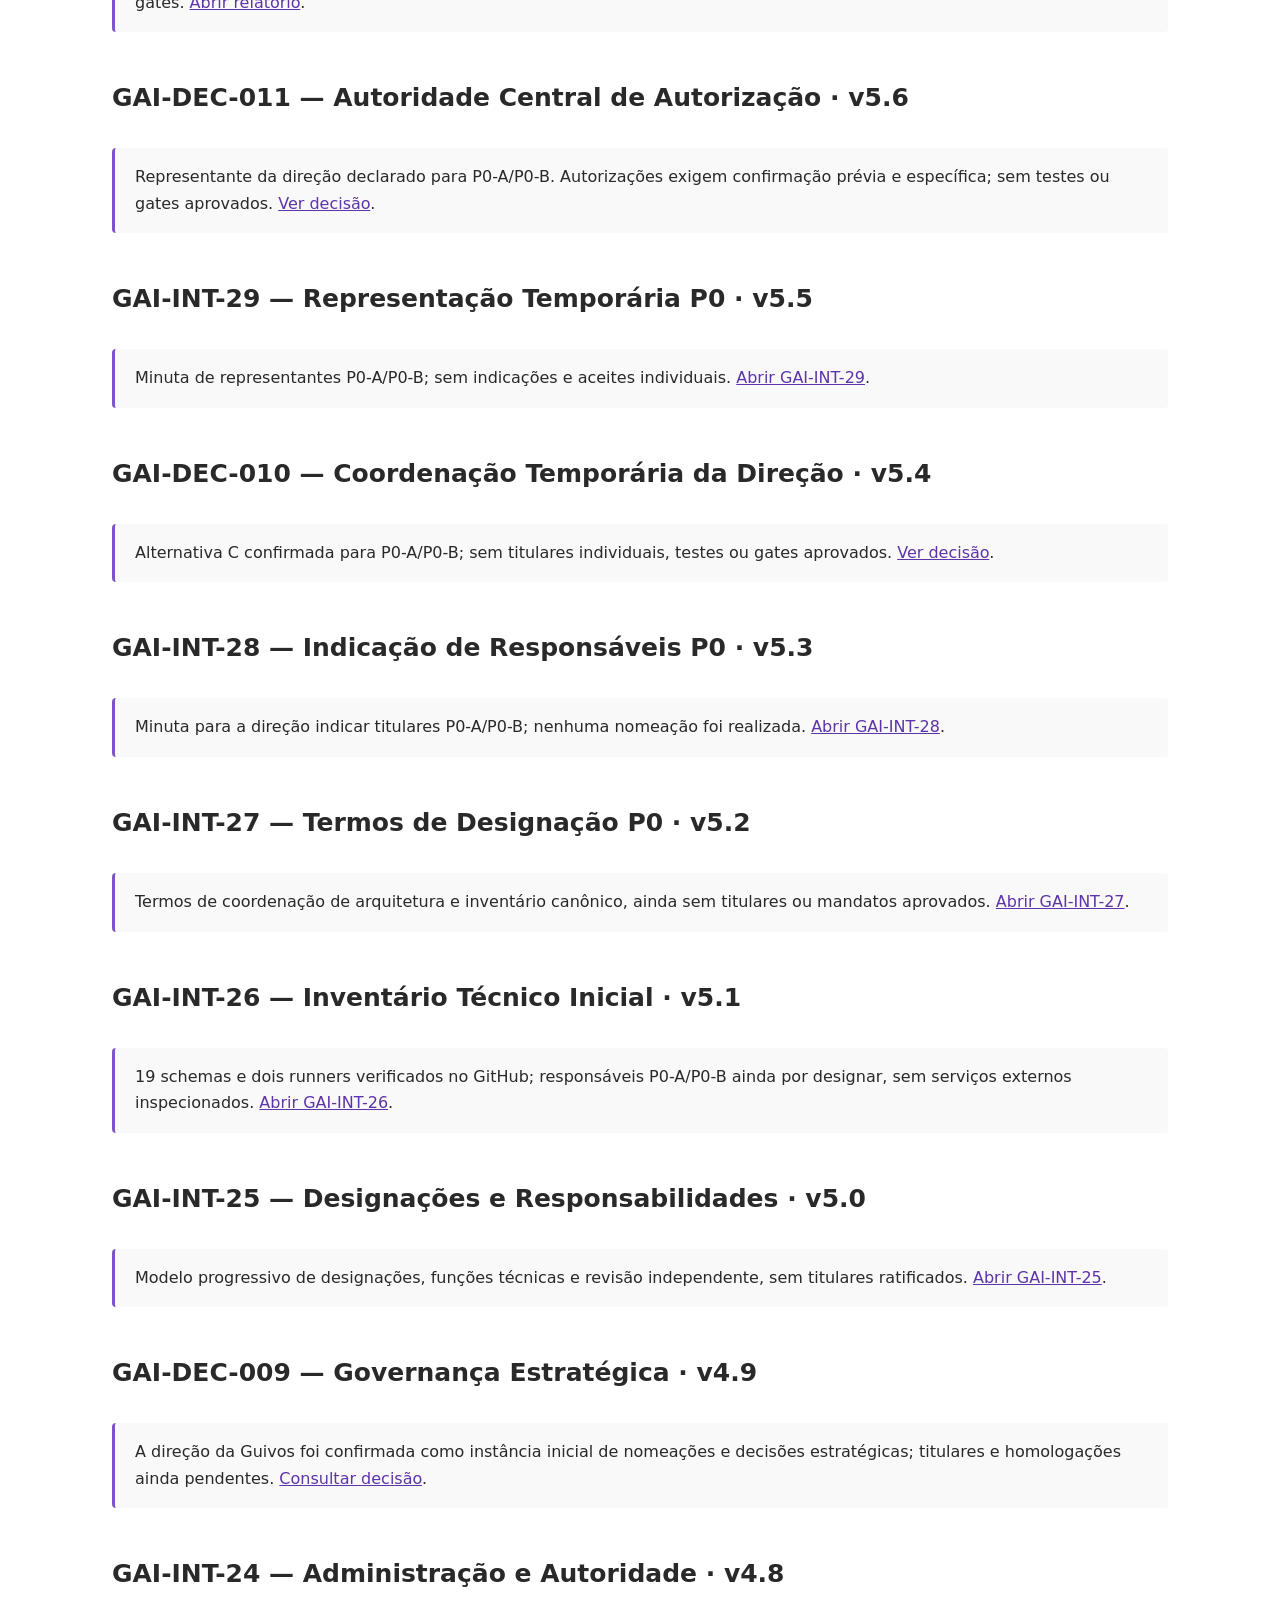
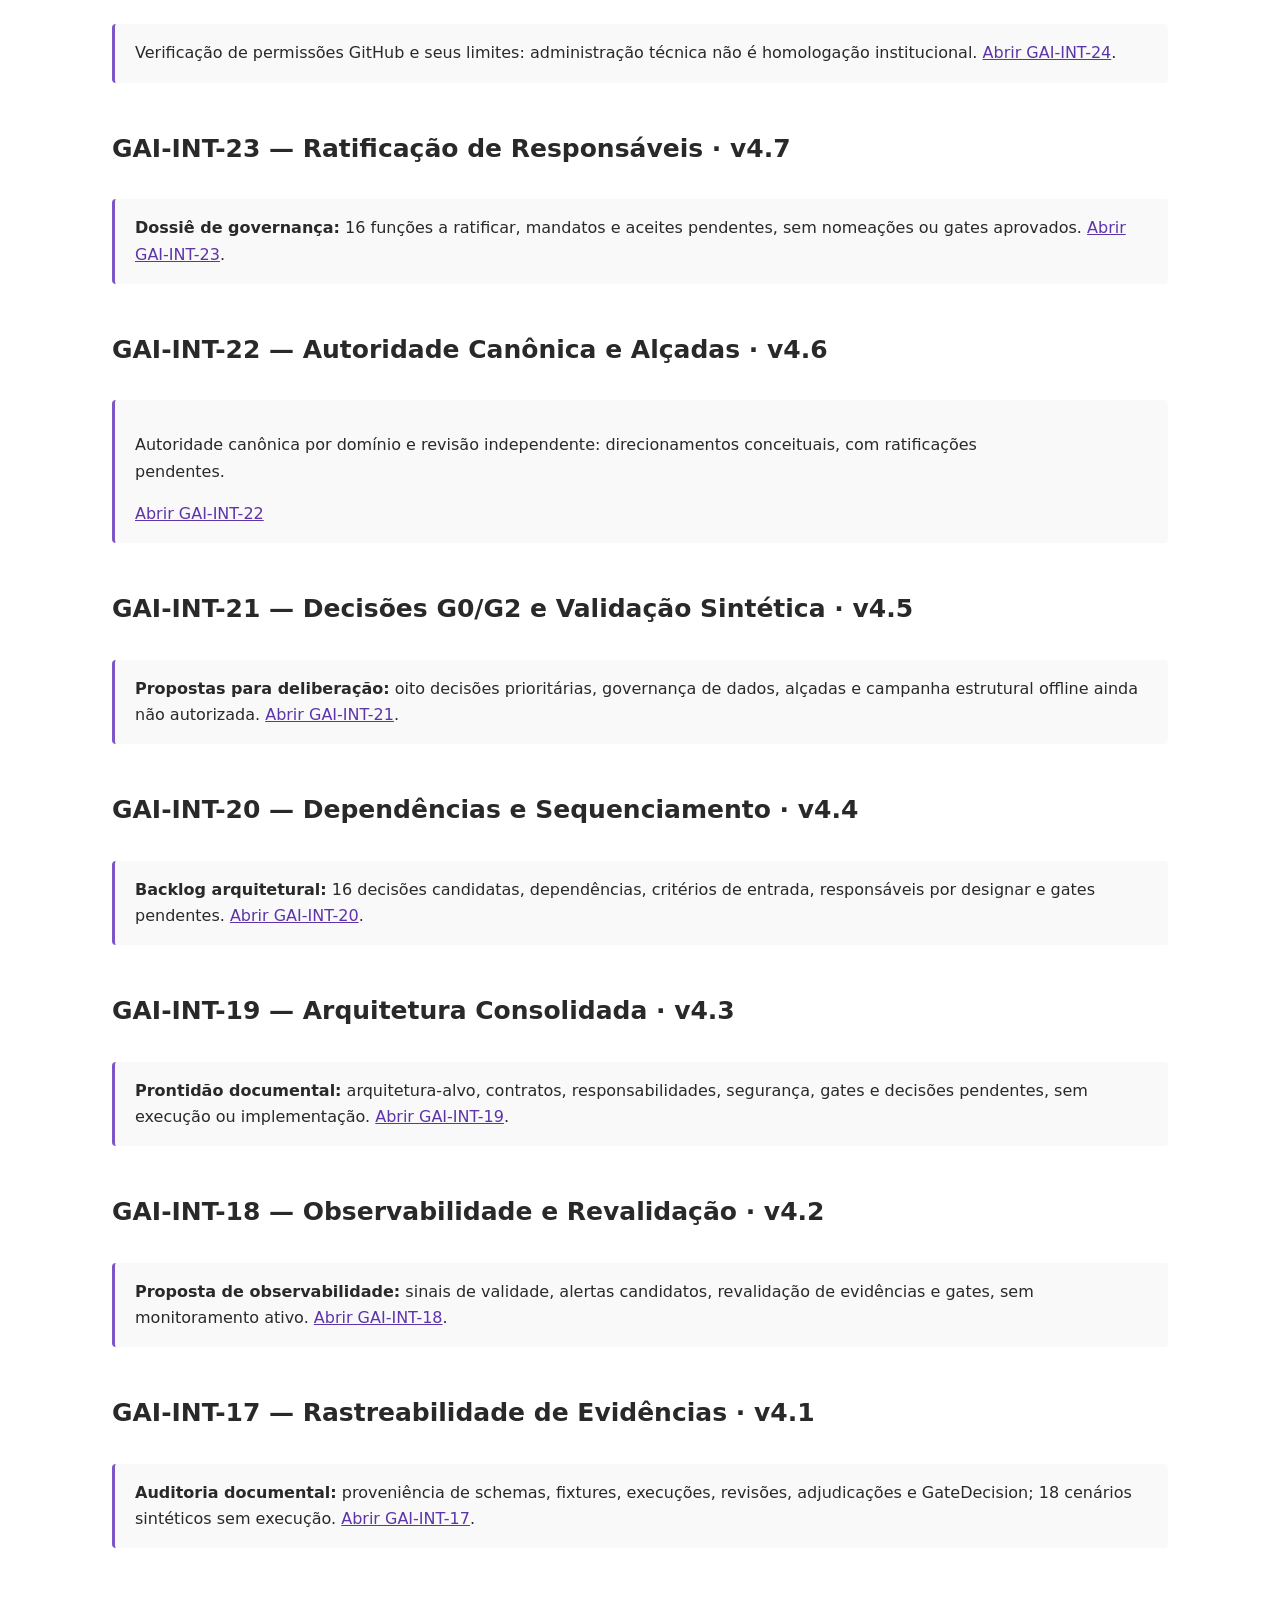
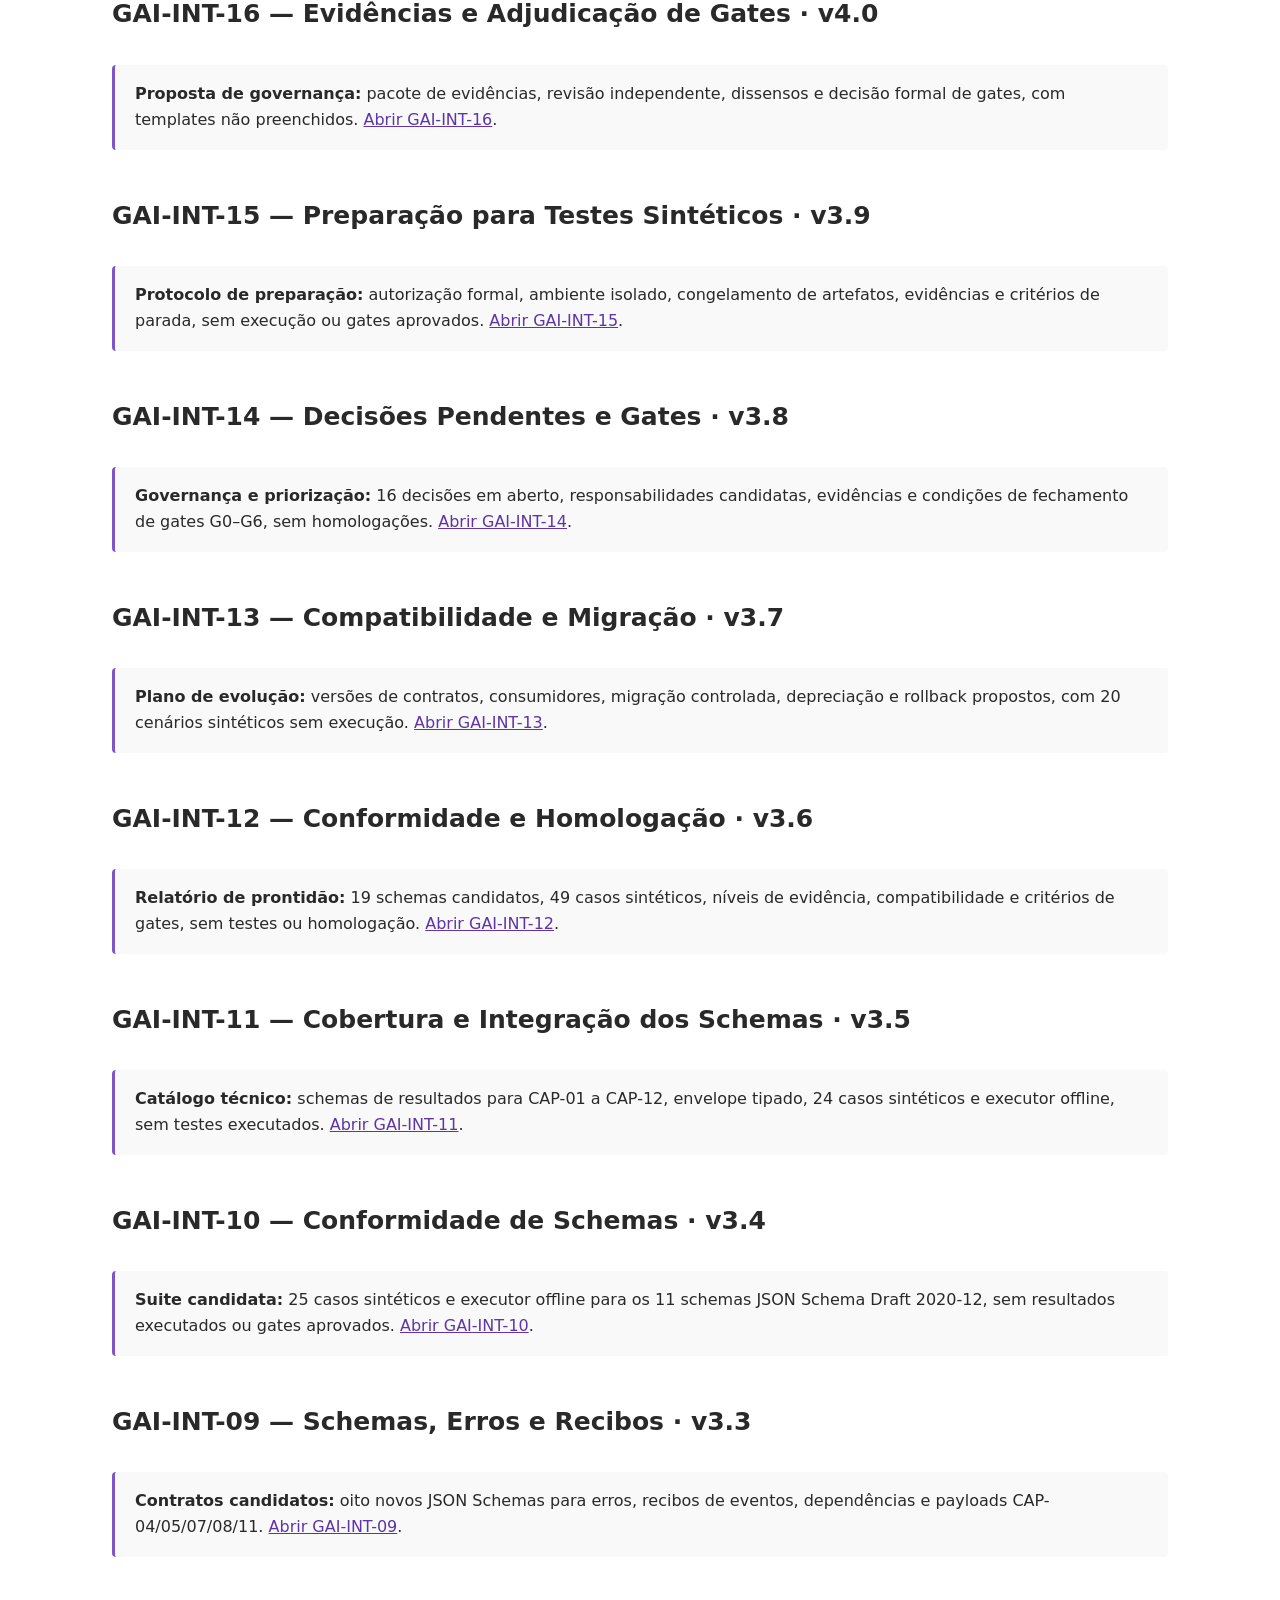
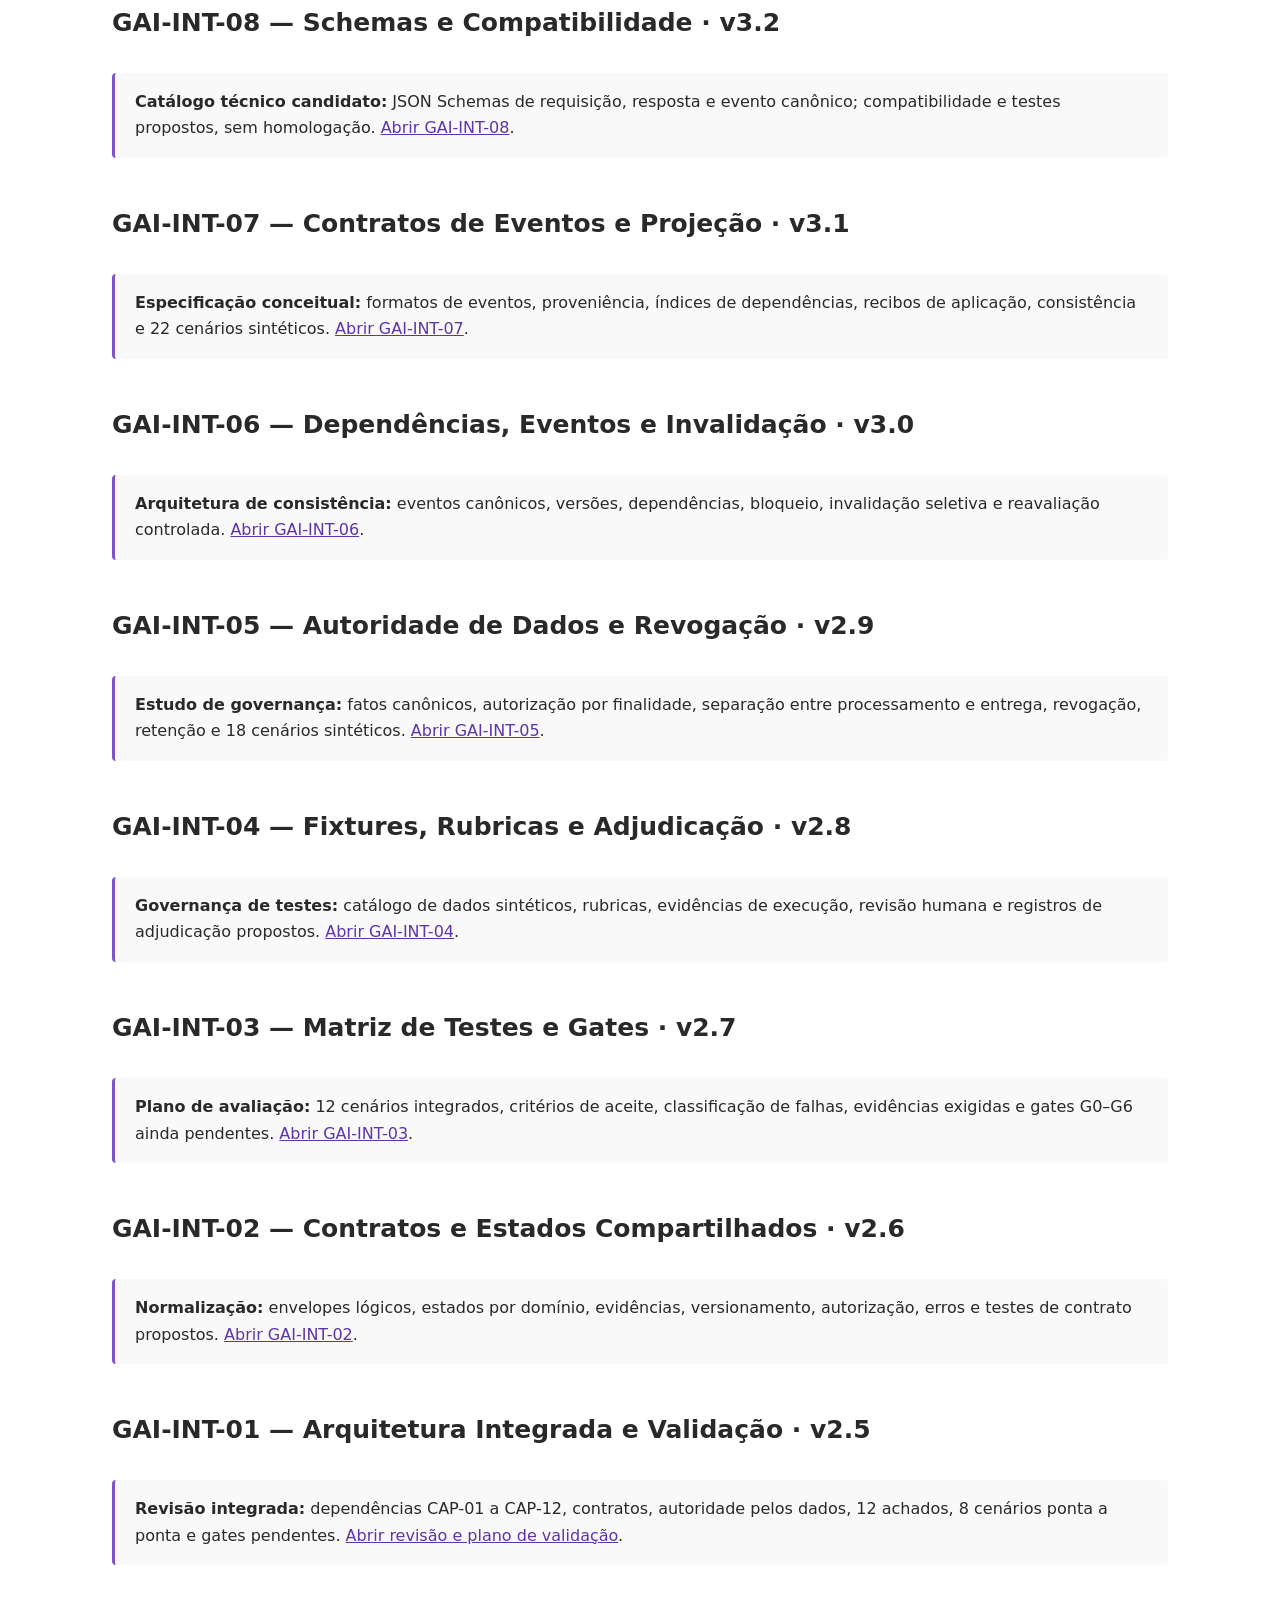
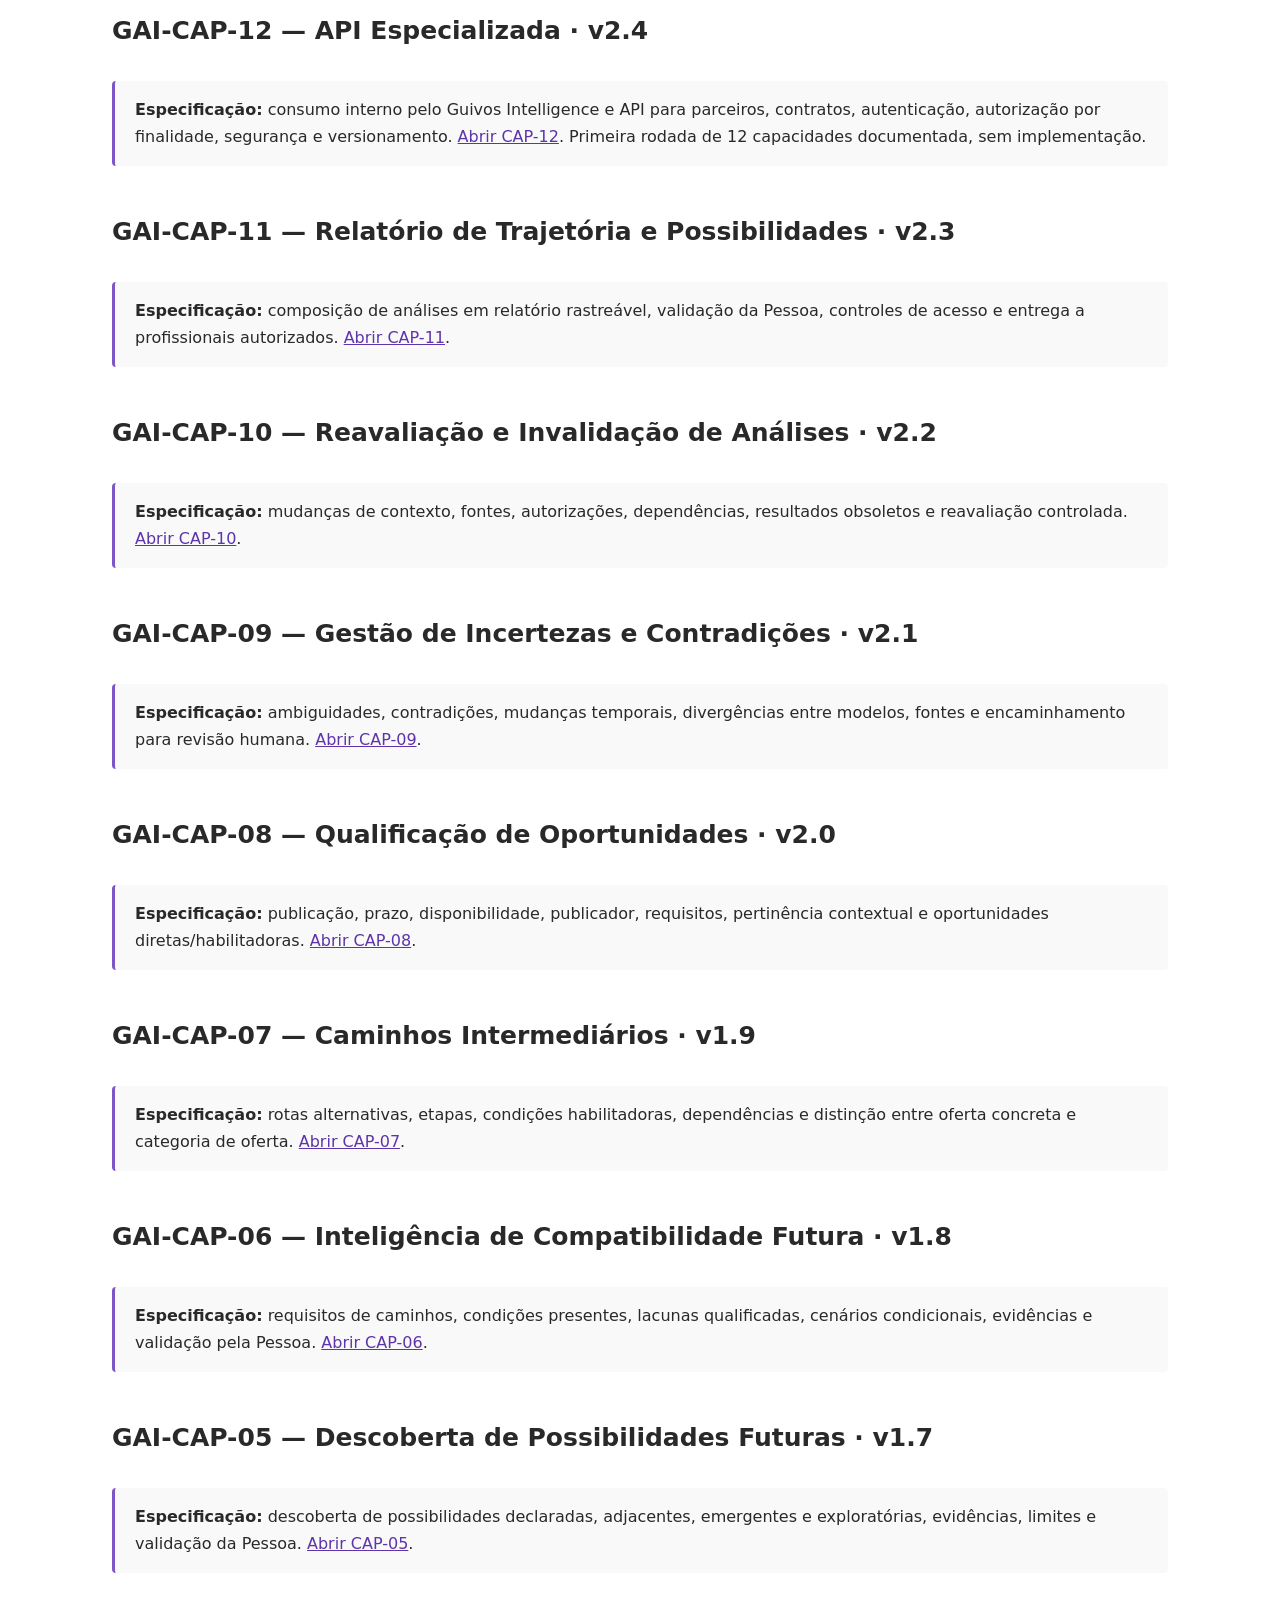
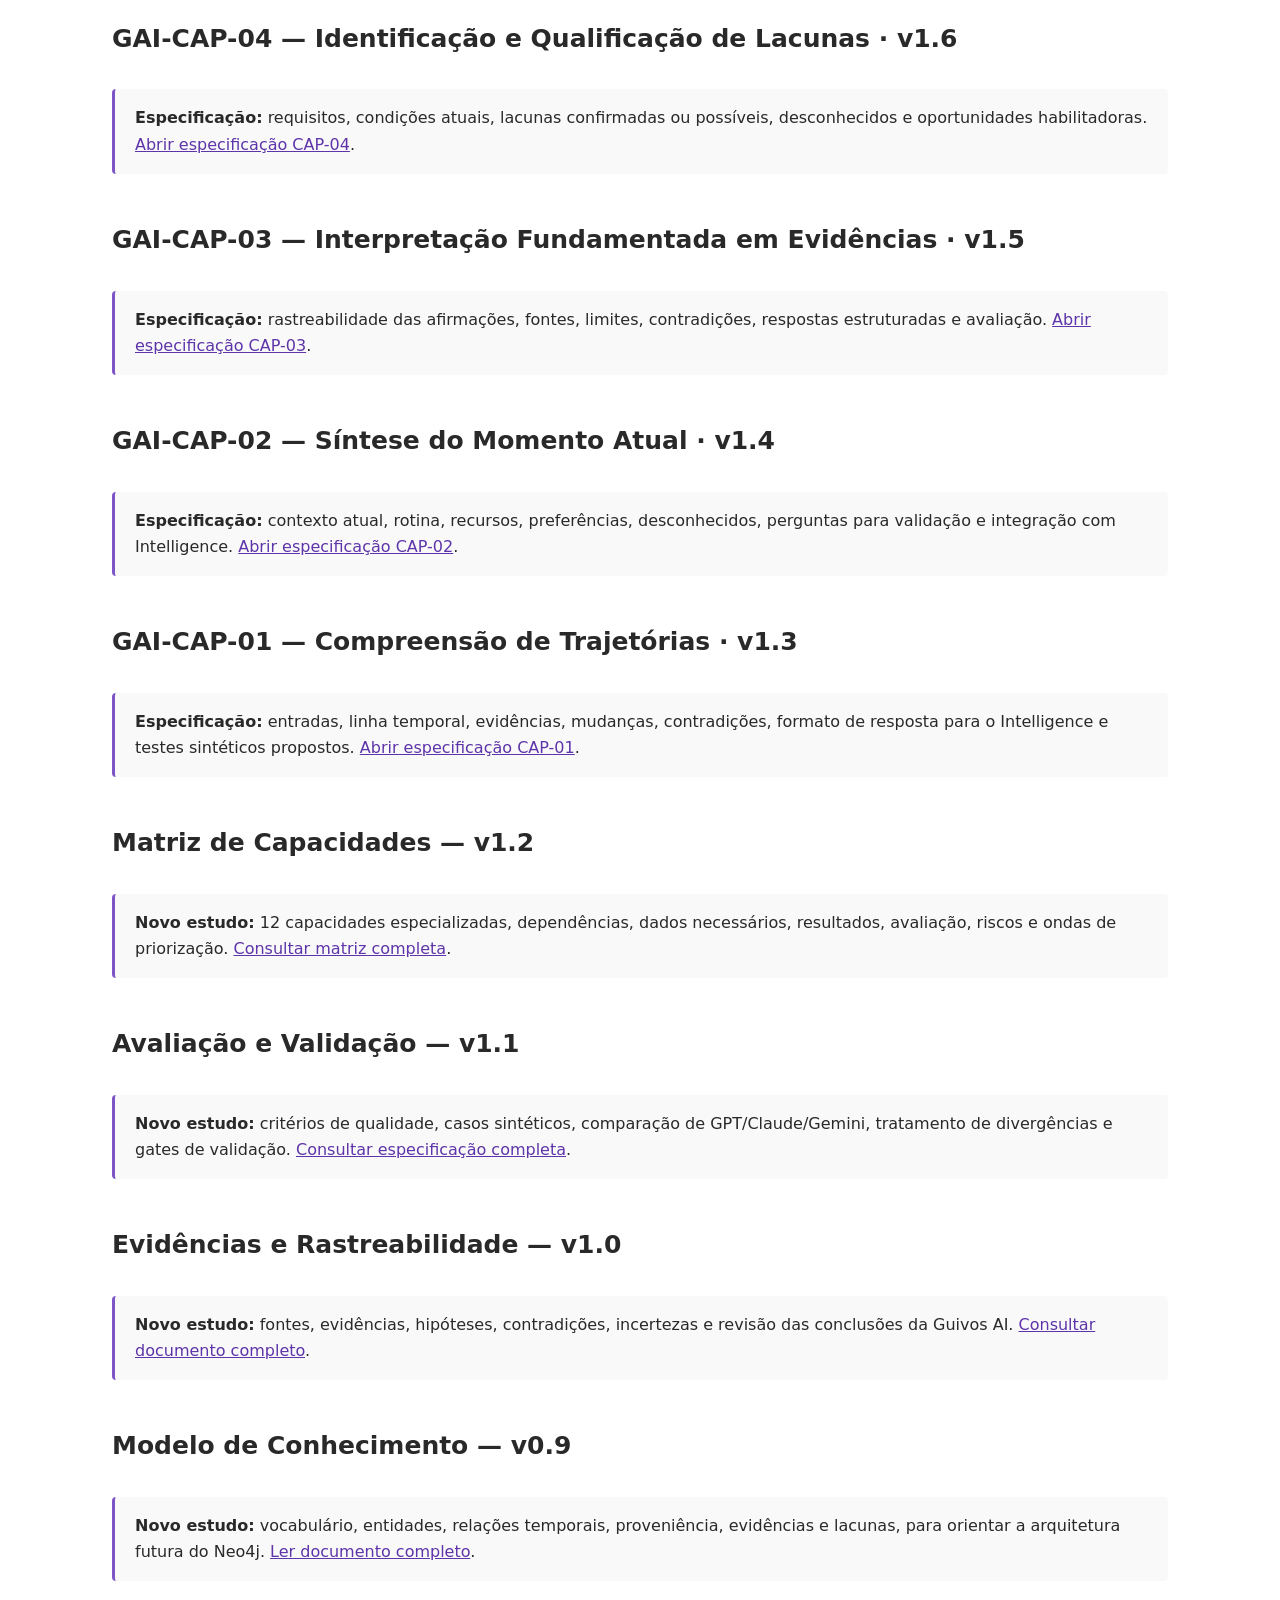
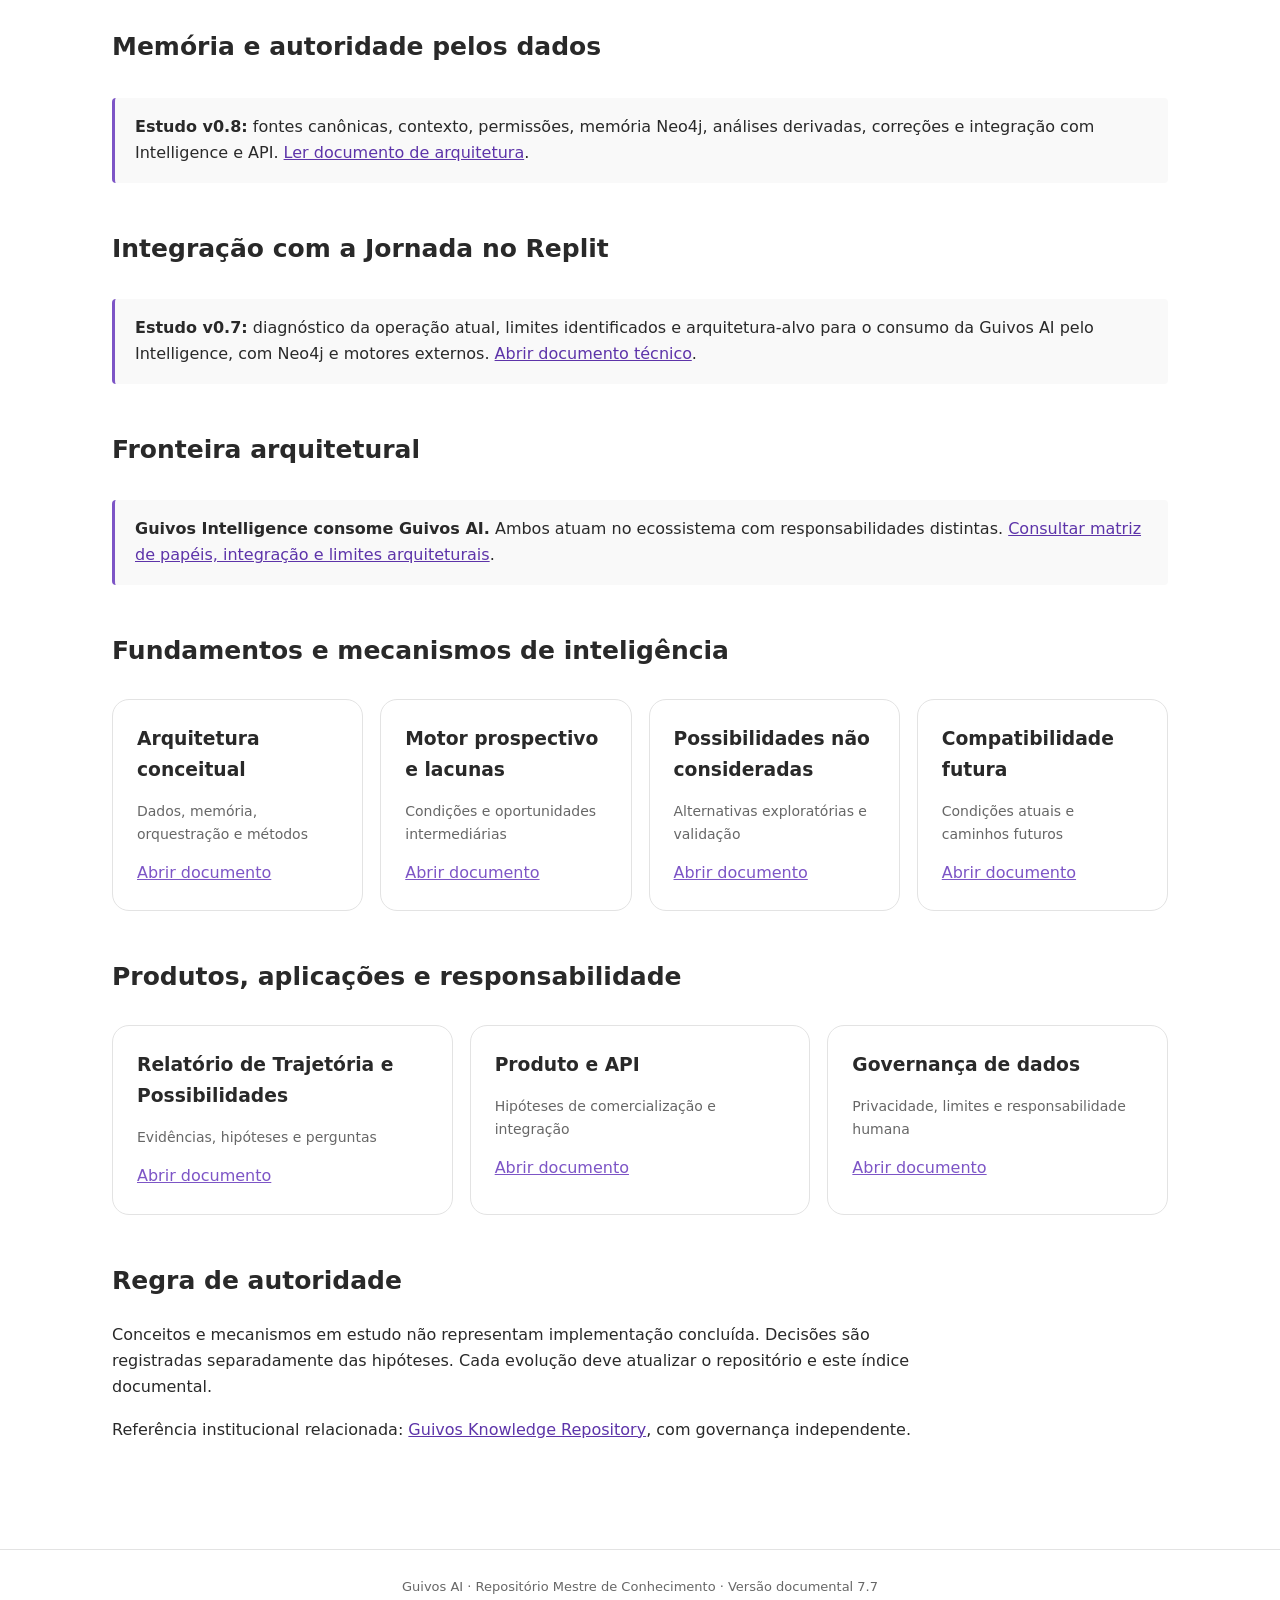
==== commit b91d0af0: "docs: synchronize custody comparison GAI-INT-47 v7.7" ====
--- a/index.html
+++ b/index.html
@@ -1 +1 @@
-<!doctype html><html lang="pt-BR"><head><meta charset="utf-8"><meta name="viewport" content="width=device-width,initial-scale=1"><meta name="description" content="Índice documental do Repositório Mestre de Conhecimento da Guivos AI"><title>Guivos AI — Repositório Mestre de Conhecimento</title><link rel="stylesheet" href="assets/style.css"></head><body><header><nav><strong>Guivos AI</strong><div><a href="./">Índice documental</a><a href="docs/index.md">Documento Mestre</a><a href="docs/registro-decisoes.md">Decisões</a><a href="docs/historico-evolucao.md">Evolução</a></div></nav></header><main><span class="eyebrow">Repositório mestre de conhecimento · v7.6 · 31/10/2026</span><h1>Documentação e governança da Guivos AI</h1><p class="lead">Base independente para direcionar, analisar, documentar, avaliar e preservar os fundamentos, decisões, arquitetura, produtos e evolução da Guivos AI.</p><div class="note"><strong>Natureza do ambiente:</strong> índice de leitura documental. Não é site institucional, plataforma de produto ou interface destinada a consultas externas. O conteúdo é público no GitHub, mas sua finalidade é o acompanhamento do Documento Mestre.</div><h2>Controle documental</h2><div class="grid"><article class="card"><h3>Documento Mestre</h3><p>Diretrizes, fundamentos e referências canônicas</p><a href="docs/index.md">Abrir documento</a></article><article class="card"><h3>Governança do Repositório</h3><p>Finalidade, autoridade e regras de atualização</p><a href="docs/governanca-repositorio.md">Abrir documento</a></article><article class="card"><h3>Registro de decisões</h3><p>Decisões aprovadas e seus limites</p><a href="docs/registro-decisoes.md">Abrir documento</a></article><article class="card"><h3>Histórico de evolução</h3><p>Versões e alterações documentais</p><a href="docs/historico-evolucao.md">Abrir documento</a></article></div><h2>GAI-INT-46 — Custódia Privada de Evidências · v7.6</h2><div class="note">Arquitetura candidata de acesso, retenção, auditoria e exclusão de evidências institucionais; sem armazenamento implantado. <a href="docs/arquitetura-custodia-privada-evidencias-institucionais-candidata.md">Abrir GAI-INT-46</a>.</div><h2>GAI-INT-45 — Credenciamento Institucional · v7.5</h2><div class="note">Procedimento e modelos de indicação, verificação independente e aceite, em branco e sem habilitação operacional. <a href="docs/procedimento-credenciamento-institucional-candidato.md">Abrir GAI-INT-45</a>.</div><h2>GAI-DEC-013 — Critérios Institucionais Aprovados · v7.4</h2><div class="note">Política DIR-C44-01 a 04 aprovada sem nomeações ou execução. <a href="docs/decisao-aprovacao-criterios-institucionais-gai-dec-013.md">Ver decisão</a>.</div><h2>GAI-INT-44 — Indicação e Aceite Institucional · v7.3</h2><div class="note">Critérios de elegibilidade, independência, aceite e substituição sem nomeações ou autorizações operacionais. <a href="docs/criterios-indicacao-aceite-responsaveis-institucionais.md">Abrir GAI-INT-44</a>.</div><h2>GAI-INT-43 — Deliberação Institucional · v7.2</h2><div class="note">Matriz das sete pendências de governança, com decisões ainda não ratificadas. <a href="docs/matriz-deliberacao-pendencias-institucionais-inst01-inst07.md">Abrir GAI-INT-43</a>.</div><h2>GAI-INT-42 — Emissão, Custódia e Revogação · v7.1</h2><div class="note">Modelo institucional com funções segregadas e aceites pendentes, sem chaves ou autorizações operacionais. <a href="docs/modelo-institucional-emissao-custodia-revogacao-autorizacoes.md">Abrir GAI-INT-42</a>.</div><h2>GAI-INT-41 — Cadeia de Confiança · v7.0</h2><div class="note">Proposta de emissão, verificação independente, expiração, revogação e proteção contra reutilização de autorizações. Nenhuma execução ou gate. <a href="docs/cadeia-confianca-autorizacoes-execucao-candidata.md">Abrir GAI-INT-41</a>.</div><h2>GAI-INT-40 — Endurecimento Candidato do Executor · v6.9</h2><div class="note">Versão alternativa do runner v2, bloqueada até mecanismo de autorização confiável; sem execução ou gates. <a href="docs/endurecimento-executor-v2-candidato-bloqueado.md">Abrir GAI-INT-40</a>.</div><h2>GAI-REV-002 — Revisão Estática do Executor · v6.8</h2><div class="note">Onze achados técnicos em executor não executado, incluindo controles de autorização e integridade. <a href="docs/revisao-estatica-executor-offline-v2-rev002.md">Abrir revisão</a>.</div><h2>GAI-INT-39 — Executor Offline v2 implementado · v6.7</h2><div class="note">Runner separado para 33 casos sintéticos v2, ainda não executado, homologado ou autorizado para rodar. <a href="docs/implementacao-executor-offline-v2-nao-executado.md">Abrir GAI-INT-39</a>.</div><h2>GAI-INT-38 — Executor Offline v2 · v6.6</h2><div class="note">Especificação para 33 casos v2, sem implementação, execução ou gates. <a href="docs/especificacao-executor-offline-33-casos-v2.md">Abrir GAI-INT-38</a>.</div><h2>GAI-INT-37 — Prontidão Offline · v6.5</h2><div class="note">Plano de testes sintéticos, versões, isolamento e interrupção, sem autorizar Pedido B. <a href="docs/pacote-prontidao-testes-offline-candidate-2.md">Abrir GAI-INT-37</a>.</div><h2>GAI-INT-36 — Casos Sintéticos candidate-2 · v6.4</h2><div class="note">Dezoito casos sintéticos documentados e seis verificações complementares, sem execução ou gates. <a href="docs/matriz-casos-protocolo-candidate-2.md">Abrir GAI-INT-36</a>.</div><h2>GAI-DEC-012 — Política A1/B1/C1 · v6.3</h2><div class="note">Direção aprovou política de desenho; base candidate-2 isolado e envelope tipado candidato, sem testes ou gates. <a href="docs/decisao-politica-envelope-v2-a1-b1-c1.md">Ver decisão</a>.</div><h2>GAI-INT-35 — Política de Compatibilidade e Versão · v6.2</h2><div class="note">Opções de deliberação sobre resultados parciais, falhas e versão candidate-2. Recomendações não ratificadas. <a href="docs/deliberacao-compatibilidade-versionamento-envelope-v2.md">Abrir GAI-INT-35</a>.</div><h2>GAI-INT-34 — Envelope Tipado v2 · v6.1</h2><div class="note">Schema candidato independente, com regra de ciclo de vida proposta e referência CAP-11 v2; sem testes ou homologação. <a href="docs/envelope-tipado-v2-politica-ciclo-vida-candidata.md">Abrir GAI-INT-34</a>.</div><h2>GAI-INT-33 — Compatibilidade e Casos v2 · v6.0</h2><div class="note">Análise do vínculo CAP-11 e quinze casos sintéticos candidatos, sem execução ou atualização de contratos ativos. <a href="docs/compatibilidade-contrato-tipado-matriz-casos-v2.md">Abrir GAI-INT-33</a>.</div><h2>GAI-INT-32 — Schemas Candidatos v2 · v5.9</h2><div class="note">Três schemas separados para STA-01/02/03, sem substituir os 19 originais ou executar testes. <a href="docs/schemas-candidatos-v2-propostas-sta01-sta02-sta03.md">Abrir GAI-INT-32</a>.</div><h2>GAI-INT-31 — Correções Contratuais Prioritárias · v5.8</h2><div class="note">Propostas técnicas STA-01/02/03, sem mudanças nos schemas originais e sem testes. <a href="docs/propostas-correcao-contratos-prioritarios-sta01-sta02-sta03.md">Abrir estudo</a>.</div><h2>GAI-REV-001 — Revisão Estática do Pedido A · v5.7</h2><div class="note">19 schemas, 49 casos e dois runners analisados estaticamente; dez achados para triagem, sem execução nem aprovação de gates. <a href="docs/relatorio-revisao-estatica-autorizada-pedido-a.md">Abrir relatório</a>.</div><h2>GAI-DEC-011 — Autoridade Central de Autorização · v5.6</h2><div class="note">Representante da direção declarado para P0-A/P0-B. Autorizações exigem confirmação prévia e específica; sem testes ou gates aprovados. <a href="docs/decisao-representante-direcao-autoridade-central-autorizacao.md">Ver decisão</a>.</div><h2>GAI-INT-29 — Representação Temporária P0 · v5.5</h2><div class="note">Minuta de representantes P0-A/P0-B; sem indicações e aceites individuais. <a href="docs/encaminhamento-representante-temporario-p0.md">Abrir GAI-INT-29</a>.</div><h2>GAI-DEC-010 — Coordenação Temporária da Direção · v5.4</h2><div class="note">Alternativa C confirmada para P0-A/P0-B; sem titulares individuais, testes ou gates aprovados. <a href="docs/decisao-coordenacao-temporaria-direcao-p0-a-p0-b.md">Ver decisão</a>.</div><h2>GAI-INT-28 — Indicação de Responsáveis P0 · v5.3</h2><div class="note">Minuta para a direção indicar titulares P0-A/P0-B; nenhuma nomeação foi realizada. <a href="docs/minuta-executiva-indicacao-p0-a-p0-b.md">Abrir GAI-INT-28</a>.</div><h2>GAI-INT-27 — Termos de Designação P0 · v5.2</h2><div class="note">Termos de coordenação de arquitetura e inventário canônico, ainda sem titulares ou mandatos aprovados. <a href="docs/termos-designacao-coordenacao-arquitetura-inventario-canonico.md">Abrir GAI-INT-27</a>.</div><h2>GAI-INT-26 — Inventário Técnico Inicial · v5.1</h2><div class="note">19 schemas e dois runners verificados no GitHub; responsáveis P0-A/P0-B ainda por designar, sem serviços externos inspecionados. <a href="docs/inventario-tecnico-inicial-designacoes-p0.md">Abrir GAI-INT-26</a>.</div><h2>GAI-INT-25 — Designações e Responsabilidades · v5.0</h2><div class="note">Modelo progressivo de designações, funções técnicas e revisão independente, sem titulares ratificados. <a href="docs/modelo-inicial-designacoes-segregacao-responsabilidades.md">Abrir GAI-INT-25</a>.</div><h2>GAI-DEC-009 — Governança Estratégica · v4.9</h2><div class="note">A direção da Guivos foi confirmada como instância inicial de nomeações e decisões estratégicas; titulares e homologações ainda pendentes. <a href="docs/decisao-instancia-governanca-direcao-guivos.md">Consultar decisão</a>.</div><h2>GAI-INT-24 — Administração e Autoridade · v4.8</h2><div class="note">Verificação de permissões GitHub e seus limites: administração técnica não é homologação institucional. <a href="docs/verificacao-administracao-repositorio-limites-autoridade.md">Abrir GAI-INT-24</a>.</div><h2>GAI-INT-23 — Ratificação de Responsáveis · v4.7</h2><div class="note"><strong>Dossiê de governança:</strong> 16 funções a ratificar, mandatos e aceites pendentes, sem nomeações ou gates aprovados. <a href="docs/dossie-ratificacao-responsaveis-autoridade-alcadas.md">Abrir GAI-INT-23</a>.</div><h2>GAI-INT-22 — Autoridade Canônica e Alçadas · v4.6</h2><div class="note"><p>Autoridade canônica por domínio e revisão independente: direcionamentos conceituais, com ratificações pendentes.</p><a href="docs/encaminhamento-decisoes-autoridade-canonica-alcadas-g0-g2.md">Abrir GAI-INT-22</a></div><h2>GAI-INT-21 — Decisões G0/G2 e Validação Sintética · v4.5</h2><div class="note"><strong>Propostas para deliberação:</strong> oito decisões prioritárias, governança de dados, alçadas e campanha estrutural offline ainda não autorizada. <a href="docs/pacote-decisoes-g0-g2-autorizacao-validacao-estrutural.md">Abrir GAI-INT-21</a>.</div><h2>GAI-INT-20 — Dependências e Sequenciamento · v4.4</h2><div class="note"><strong>Backlog arquitetural:</strong> 16 decisões candidatas, dependências, critérios de entrada, responsáveis por designar e gates pendentes. <a href="docs/matriz-dependencias-sequenciamento-entrada-implementacao.md">Abrir GAI-INT-20</a>.</div><h2>GAI-INT-19 — Arquitetura Consolidada · v4.3</h2><div class="note"><strong>Prontidão documental:</strong> arquitetura-alvo, contratos, responsabilidades, segurança, gates e decisões pendentes, sem execução ou implementação. <a href="docs/consolidacao-arquitetura-prontidao-implementacao.md">Abrir GAI-INT-19</a>.</div><h2>GAI-INT-18 — Observabilidade e Revalidação · v4.2</h2><div class="note"><strong>Proposta de observabilidade:</strong> sinais de validade, alertas candidatos, revalidação de evidências e gates, sem monitoramento ativo. <a href="docs/modelo-observabilidade-gates-alertas-revalidacao.md">Abrir GAI-INT-18</a>.</div><h2>GAI-INT-17 — Rastreabilidade de Evidências · v4.1</h2><div class="note"><strong>Auditoria documental:</strong> proveniência de schemas, fixtures, execuções, revisões, adjudicações e GateDecision; 18 cenários sintéticos sem execução. <a href="docs/modelo-rastreabilidade-auditoria-proveniencia-gates.md">Abrir GAI-INT-17</a>.</div><h2>GAI-INT-16 — Evidências e Adjudicação de Gates · v4.0</h2><div class="note"><strong>Proposta de governança:</strong> pacote de evidências, revisão independente, dissensos e decisão formal de gates, com templates não preenchidos. <a href="docs/pacote-evidencias-revisao-independente-adjudicacao-gates.md">Abrir GAI-INT-16</a>.</div><h2>GAI-INT-15 — Preparação para Testes Sintéticos · v3.9</h2><div class="note"><strong>Protocolo de preparação:</strong> autorização formal, ambiente isolado, congelamento de artefatos, evidências e critérios de parada, sem execução ou gates aprovados. <a href="docs/preparacao-execucao-sintetica-controlada-evidencias-gate.md">Abrir GAI-INT-15</a>.</div><h2>GAI-INT-14 — Decisões Pendentes e Gates · v3.8</h2><div class="note"><strong>Governança e priorização:</strong> 16 decisões em aberto, responsabilidades candidatas, evidências e condições de fechamento de gates G0–G6, sem homologações. <a href="docs/registro-decisoes-pendentes-plano-fechamento-gates.md">Abrir GAI-INT-14</a>.</div><h2>GAI-INT-13 — Compatibilidade e Migração · v3.7</h2><div class="note"><strong>Plano de evolução:</strong> versões de contratos, consumidores, migração controlada, depreciação e rollback propostos, com 20 cenários sintéticos sem execução. <a href="docs/plano-compatibilidade-migracao-evolucao-contratos.md">Abrir GAI-INT-13</a>.</div><h2>GAI-INT-12 — Conformidade e Homologação · v3.6</h2><div class="note"><strong>Relatório de prontidão:</strong> 19 schemas candidatos, 49 casos sintéticos, níveis de evidência, compatibilidade e critérios de gates, sem testes ou homologação. <a href="docs/relatorio-conformidade-estrategia-homologacao-contratual.md">Abrir GAI-INT-12</a>.</div><h2>GAI-INT-11 — Cobertura e Integração dos Schemas · v3.5</h2><div class="note"><strong>Catálogo técnico:</strong> schemas de resultados para CAP-01 a CAP-12, envelope tipado, 24 casos sintéticos e executor offline, sem testes executados. <a href="docs/cobertura-contratos-especializados-integracao-schemas.md">Abrir GAI-INT-11</a>.</div><h2>GAI-INT-10 — Conformidade de Schemas · v3.4</h2><div class="note"><strong>Suite candidata:</strong> 25 casos sintéticos e executor offline para os 11 schemas JSON Schema Draft 2020-12, sem resultados executados ou gates aprovados. <a href="docs/conformidade-schemas-casos-contrato-compatibilidade.md">Abrir GAI-INT-10</a>.</div><h2>GAI-INT-09 — Schemas, Erros e Recibos · v3.3</h2><div class="note"><strong>Contratos candidatos:</strong> oito novos JSON Schemas para erros, recibos de eventos, dependências e payloads CAP-04/05/07/08/11. <a href="docs/schemas-especializados-erros-recibos-eventos.md">Abrir GAI-INT-09</a>.</div><h2>GAI-INT-08 — Schemas e Compatibilidade · v3.2</h2><div class="note"><strong>Catálogo técnico candidato:</strong> JSON Schemas de requisição, resposta e evento canônico; compatibilidade e testes propostos, sem homologação. <a href="docs/catalogo-formal-schemas-compatibilidade-servicos.md">Abrir GAI-INT-08</a>.</div><h2>GAI-INT-07 — Contratos de Eventos e Projeção · v3.1</h2><div class="note"><strong>Especificação conceitual:</strong> formatos de eventos, proveniência, índices de dependências, recibos de aplicação, consistência e 22 cenários sintéticos. <a href="docs/contratos-eventos-projecao-dependencias.md">Abrir GAI-INT-07</a>.</div><h2>GAI-INT-06 — Dependências, Eventos e Invalidação · v3.0</h2><div class="note"><strong>Arquitetura de consistência:</strong> eventos canônicos, versões, dependências, bloqueio, invalidação seletiva e reavaliação controlada. <a href="docs/modelo-dependencias-eventos-propagacao-invalidacao.md">Abrir GAI-INT-06</a>.</div><h2>GAI-INT-05 — Autoridade de Dados e Revogação · v2.9</h2><div class="note"><strong>Estudo de governança:</strong> fatos canônicos, autorização por finalidade, separação entre processamento e entrega, revogação, retenção e 18 cenários sintéticos. <a href="docs/autoridade-dados-consentimentos-revogacao.md">Abrir GAI-INT-05</a>.</div><h2>GAI-INT-04 — Fixtures, Rubricas e Adjudicação · v2.8</h2><div class="note"><strong>Governança de testes:</strong> catálogo de dados sintéticos, rubricas, evidências de execução, revisão humana e registros de adjudicação propostos. <a href="docs/catalogo-fixtures-rubricas-adjudicacao.md">Abrir GAI-INT-04</a>.</div><h2>GAI-INT-03 — Matriz de Testes e Gates · v2.7</h2><div class="note"><strong>Plano de avaliação:</strong> 12 cenários integrados, critérios de aceite, classificação de falhas, evidências exigidas e gates G0–G6 ainda pendentes. <a href="docs/matriz-testes-integrados-criterios-aceite-gates.md">Abrir GAI-INT-03</a>.</div><h2>GAI-INT-02 — Contratos e Estados Compartilhados · v2.6</h2><div class="note"><strong>Normalização:</strong> envelopes lógicos, estados por domínio, evidências, versionamento, autorização, erros e testes de contrato propostos. <a href="docs/normalizacao-contratos-estados-compartilhados.md">Abrir GAI-INT-02</a>.</div><h2>GAI-INT-01 — Arquitetura Integrada e Validação · v2.5</h2><div class="note"><strong>Revisão integrada:</strong> dependências CAP-01 a CAP-12, contratos, autoridade pelos dados, 12 achados, 8 cenários ponta a ponta e gates pendentes. <a href="docs/arquitetura-integrada-plano-validacao.md">Abrir revisão e plano de validação</a>.</div><h2>GAI-CAP-12 — API Especializada · v2.4</h2><div class="note"><strong>Especificação:</strong> consumo interno pelo Guivos Intelligence e API para parceiros, contratos, autenticação, autorização por finalidade, segurança e versionamento. <a href="docs/cap-12-api-especializada-guivos-ai.md">Abrir CAP-12</a>. Primeira rodada de 12 capacidades documentada, sem implementação.</div><h2>GAI-CAP-11 — Relatório de Trajetória e Possibilidades · v2.3</h2><div class="note"><strong>Especificação:</strong> composição de análises em relatório rastreável, validação da Pessoa, controles de acesso e entrega a profissionais autorizados. <a href="docs/cap-11-relatorio-trajetoria-possibilidades.md">Abrir CAP-11</a>.</div><h2>GAI-CAP-10 — Reavaliação e Invalidação de Análises · v2.2</h2><div class="note"><strong>Especificação:</strong> mudanças de contexto, fontes, autorizações, dependências, resultados obsoletos e reavaliação controlada. <a href="docs/cap-10-reavaliacao-invalidacao-analises.md">Abrir CAP-10</a>.</div><h2>GAI-CAP-09 — Gestão de Incertezas e Contradições · v2.1</h2><div class="note"><strong>Especificação:</strong> ambiguidades, contradições, mudanças temporais, divergências entre modelos, fontes e encaminhamento para revisão humana. <a href="docs/cap-09-gestao-incertezas-contradicoes.md">Abrir CAP-09</a>.</div><h2>GAI-CAP-08 — Qualificação de Oportunidades · v2.0</h2><div class="note"><strong>Especificação:</strong> publicação, prazo, disponibilidade, publicador, requisitos, pertinência contextual e oportunidades diretas/habilitadoras. <a href="docs/cap-08-qualificacao-oportunidades.md">Abrir CAP-08</a>.</div><h2>GAI-CAP-07 — Caminhos Intermediários · v1.9</h2><div class="note"><strong>Especificação:</strong> rotas alternativas, etapas, condições habilitadoras, dependências e distinção entre oferta concreta e categoria de oferta. <a href="docs/cap-07-caminhos-intermediarios.md">Abrir CAP-07</a>.</div><h2>GAI-CAP-06 — Inteligência de Compatibilidade Futura · v1.8</h2><div class="note"><strong>Especificação:</strong> requisitos de caminhos, condições presentes, lacunas qualificadas, cenários condicionais, evidências e validação pela Pessoa. <a href="docs/cap-06-inteligencia-compatibilidade-futura.md">Abrir CAP-06</a>.</div><h2>GAI-CAP-05 — Descoberta de Possibilidades Futuras · v1.7</h2><div class="note"><strong>Especificação:</strong> descoberta de possibilidades declaradas, adjacentes, emergentes e exploratórias, evidências, limites e validação da Pessoa. <a href="docs/cap-05-descoberta-possibilidades-futuras.md">Abrir CAP-05</a>.</div><h2>GAI-CAP-04 — Identificação e Qualificação de Lacunas · v1.6</h2><div class="note"><strong>Especificação:</strong> requisitos, condições atuais, lacunas confirmadas ou possíveis, desconhecidos e oportunidades habilitadoras. <a href="docs/cap-04-identificacao-qualificacao-lacunas.md">Abrir especificação CAP-04</a>.</div><h2>GAI-CAP-03 — Interpretação Fundamentada em Evidências · v1.5</h2><div class="note"><strong>Especificação:</strong> rastreabilidade das afirmações, fontes, limites, contradições, respostas estruturadas e avaliação. <a href="docs/cap-03-interpretacao-fundamentada-evidencias.md">Abrir especificação CAP-03</a>.</div><h2>GAI-CAP-02 — Síntese do Momento Atual · v1.4</h2><div class="note"><strong>Especificação:</strong> contexto atual, rotina, recursos, preferências, desconhecidos, perguntas para validação e integração com Intelligence. <a href="docs/cap-02-sintese-momento-atual.md">Abrir especificação CAP-02</a>.</div><h2>GAI-CAP-01 — Compreensão de Trajetórias · v1.3</h2><div class="note"><strong>Especificação:</strong> entradas, linha temporal, evidências, mudanças, contradições, formato de resposta para o Intelligence e testes sintéticos propostos. <a href="docs/cap-01-leitura-compreensao-trajetorias.md">Abrir especificação CAP-01</a>.</div><h2>Matriz de Capacidades — v1.2</h2><div class="note"><strong>Novo estudo:</strong> 12 capacidades especializadas, dependências, dados necessários, resultados, avaliação, riscos e ondas de priorização. <a href="docs/matriz-capacidades-guivos-ai.md">Consultar matriz completa</a>.</div><h2>Avaliação e Validação — v1.1</h2><div class="note"><strong>Novo estudo:</strong> critérios de qualidade, casos sintéticos, comparação de GPT/Claude/Gemini, tratamento de divergências e gates de validação. <a href="docs/avaliacao-validacao-qualidade.md">Consultar especificação completa</a>.</div><h2>Evidências e Rastreabilidade — v1.0</h2><div class="note"><strong>Novo estudo:</strong> fontes, evidências, hipóteses, contradições, incertezas e revisão das conclusões da Guivos AI. <a href="docs/modelo-evidencias-rastreabilidade.md">Consultar documento completo</a>.</div><h2>Modelo de Conhecimento — v0.9</h2><div class="note"><strong>Novo estudo:</strong> vocabulário, entidades, relações temporais, proveniência, evidências e lacunas, para orientar a arquitetura futura do Neo4j. <a href="docs/modelo-conhecimento-ontologia-temporal.md">Ler documento completo</a>.</div><h2>Memória e autoridade pelos dados</h2><div class="note"><strong>Estudo v0.8:</strong> fontes canônicas, contexto, permissões, memória Neo4j, análises derivadas, correções e integração com Intelligence e API. <a href="docs/autoridade-dados-memoria-contexto.md">Ler documento de arquitetura</a>.</div><h2>Integração com a Jornada no Replit</h2><div class="note"><strong>Estudo v0.7:</strong> diagnóstico da operação atual, limites identificados e arquitetura-alvo para o consumo da Guivos AI pelo Intelligence, com Neo4j e motores externos. <a href="docs/integracao-replit-intelligence-ai-neo4j.md">Abrir documento técnico</a>.</div><h2>Fronteira arquitetural</h2><div class="note"><strong>Guivos Intelligence consome Guivos AI.</strong> Ambos atuam no ecossistema com responsabilidades distintas. <a href="docs/guivos-ai-vs-intelligence.md">Consultar matriz de papéis, integração e limites arquiteturais</a>.</div><h2>Fundamentos e mecanismos de inteligência</h2><div class="grid"><article class="card"><h3>Arquitetura conceitual</h3><p>Dados, memória, orquestração e métodos</p><a href="docs/arquitetura.md">Abrir documento</a></article><article class="card"><h3>Motor prospectivo e lacunas</h3><p>Condições e oportunidades intermediárias</p><a href="docs/motor-possibilidades-lacunas.md">Abrir documento</a></article><article class="card"><h3>Possibilidades não consideradas</h3><p>Alternativas exploratórias e validação</p><a href="docs/descoberta-possibilidades-nao-consideradas.md">Abrir documento</a></article><article class="card"><h3>Compatibilidade futura</h3><p>Condições atuais e caminhos futuros</p><a href="docs/compatibilidade-futura.md">Abrir documento</a></article></div><h2>Produtos, aplicações e responsabilidade</h2><div class="grid"><article class="card"><h3>Relatório de Trajetória e Possibilidades</h3><p>Evidências, hipóteses e perguntas</p><a href="docs/relatorio.md">Abrir documento</a></article><article class="card"><h3>Produto e API</h3><p>Hipóteses de comercialização e integração</p><a href="docs/produto-api.md">Abrir documento</a></article><article class="card"><h3>Governança de dados</h3><p>Privacidade, limites e responsabilidade humana</p><a href="docs/governanca.md">Abrir documento</a></article></div><h2>Regra de autoridade</h2><p>Conceitos e mecanismos em estudo não representam implementação concluída. Decisões são registradas separadamente das hipóteses. Cada evolução deve atualizar o repositório e este índice documental.</p><p>Referência institucional relacionada: <a href="https://github.com/guivos-repositorio/Guivos-Knowledge-Repository">Guivos Knowledge Repository</a>, com governança independente.</p></main><footer>Guivos AI · Repositório Mestre de Conhecimento · Versão documental 7.6</footer></body></html>+<!doctype html><html lang="pt-BR"><head><meta charset="utf-8"><meta name="viewport" content="width=device-width,initial-scale=1"><meta name="description" content="Índice documental do Repositório Mestre de Conhecimento da Guivos AI"><title>Guivos AI — Repositório Mestre de Conhecimento</title><link rel="stylesheet" href="assets/style.css"></head><body><header><nav><strong>Guivos AI</strong><div><a href="./">Índice documental</a><a href="docs/index.md">Documento Mestre</a><a href="docs/registro-decisoes.md">Decisões</a><a href="docs/historico-evolucao.md">Evolução</a></div></nav></header><main><span class="eyebrow">Repositório mestre de conhecimento · v7.7 · 31/10/2026</span><h1>Documentação e governança da Guivos AI</h1><p class="lead">Base independente para direcionar, analisar, documentar, avaliar e preservar os fundamentos, decisões, arquitetura, produtos e evolução da Guivos AI.</p><div class="note"><strong>Natureza do ambiente:</strong> índice de leitura documental. Não é site institucional, plataforma de produto ou interface destinada a consultas externas. O conteúdo é público no GitHub, mas sua finalidade é o acompanhamento do Documento Mestre.</div><h2>Controle documental</h2><div class="grid"><article class="card"><h3>Documento Mestre</h3><p>Diretrizes, fundamentos e referências canônicas</p><a href="docs/index.md">Abrir documento</a></article><article class="card"><h3>Governança do Repositório</h3><p>Finalidade, autoridade e regras de atualização</p><a href="docs/governanca-repositorio.md">Abrir documento</a></article><article class="card"><h3>Registro de decisões</h3><p>Decisões aprovadas e seus limites</p><a href="docs/registro-decisoes.md">Abrir documento</a></article><article class="card"><h3>Histórico de evolução</h3><p>Versões e alterações documentais</p><a href="docs/historico-evolucao.md">Abrir documento</a></article></div><h2>GAI-INT-47 — Comparação de Custódia A/B/C · v7.7</h2><div class="note">Matriz de critérios e riscos para três alternativas, sem pontuação verificada nem seleção de fornecedor. <a href="docs/matriz-comparativa-custodia-institucional-a-b-c.md">Abrir GAI-INT-47</a>.</div><h2>GAI-INT-46 — Custódia Privada de Evidências · v7.6</h2><div class="note">Arquitetura candidata de acesso, retenção, auditoria e exclusão de evidências institucionais; sem armazenamento implantado. <a href="docs/arquitetura-custodia-privada-evidencias-institucionais-candidata.md">Abrir GAI-INT-46</a>.</div><h2>GAI-INT-45 — Credenciamento Institucional · v7.5</h2><div class="note">Procedimento e modelos de indicação, verificação independente e aceite, em branco e sem habilitação operacional. <a href="docs/procedimento-credenciamento-institucional-candidato.md">Abrir GAI-INT-45</a>.</div><h2>GAI-DEC-013 — Critérios Institucionais Aprovados · v7.4</h2><div class="note">Política DIR-C44-01 a 04 aprovada sem nomeações ou execução. <a href="docs/decisao-aprovacao-criterios-institucionais-gai-dec-013.md">Ver decisão</a>.</div><h2>GAI-INT-44 — Indicação e Aceite Institucional · v7.3</h2><div class="note">Critérios de elegibilidade, independência, aceite e substituição sem nomeações ou autorizações operacionais. <a href="docs/criterios-indicacao-aceite-responsaveis-institucionais.md">Abrir GAI-INT-44</a>.</div><h2>GAI-INT-43 — Deliberação Institucional · v7.2</h2><div class="note">Matriz das sete pendências de governança, com decisões ainda não ratificadas. <a href="docs/matriz-deliberacao-pendencias-institucionais-inst01-inst07.md">Abrir GAI-INT-43</a>.</div><h2>GAI-INT-42 — Emissão, Custódia e Revogação · v7.1</h2><div class="note">Modelo institucional com funções segregadas e aceites pendentes, sem chaves ou autorizações operacionais. <a href="docs/modelo-institucional-emissao-custodia-revogacao-autorizacoes.md">Abrir GAI-INT-42</a>.</div><h2>GAI-INT-41 — Cadeia de Confiança · v7.0</h2><div class="note">Proposta de emissão, verificação independente, expiração, revogação e proteção contra reutilização de autorizações. Nenhuma execução ou gate. <a href="docs/cadeia-confianca-autorizacoes-execucao-candidata.md">Abrir GAI-INT-41</a>.</div><h2>GAI-INT-40 — Endurecimento Candidato do Executor · v6.9</h2><div class="note">Versão alternativa do runner v2, bloqueada até mecanismo de autorização confiável; sem execução ou gates. <a href="docs/endurecimento-executor-v2-candidato-bloqueado.md">Abrir GAI-INT-40</a>.</div><h2>GAI-REV-002 — Revisão Estática do Executor · v6.8</h2><div class="note">Onze achados técnicos em executor não executado, incluindo controles de autorização e integridade. <a href="docs/revisao-estatica-executor-offline-v2-rev002.md">Abrir revisão</a>.</div><h2>GAI-INT-39 — Executor Offline v2 implementado · v6.7</h2><div class="note">Runner separado para 33 casos sintéticos v2, ainda não executado, homologado ou autorizado para rodar. <a href="docs/implementacao-executor-offline-v2-nao-executado.md">Abrir GAI-INT-39</a>.</div><h2>GAI-INT-38 — Executor Offline v2 · v6.6</h2><div class="note">Especificação para 33 casos v2, sem implementação, execução ou gates. <a href="docs/especificacao-executor-offline-33-casos-v2.md">Abrir GAI-INT-38</a>.</div><h2>GAI-INT-37 — Prontidão Offline · v6.5</h2><div class="note">Plano de testes sintéticos, versões, isolamento e interrupção, sem autorizar Pedido B. <a href="docs/pacote-prontidao-testes-offline-candidate-2.md">Abrir GAI-INT-37</a>.</div><h2>GAI-INT-36 — Casos Sintéticos candidate-2 · v6.4</h2><div class="note">Dezoito casos sintéticos documentados e seis verificações complementares, sem execução ou gates. <a href="docs/matriz-casos-protocolo-candidate-2.md">Abrir GAI-INT-36</a>.</div><h2>GAI-DEC-012 — Política A1/B1/C1 · v6.3</h2><div class="note">Direção aprovou política de desenho; base candidate-2 isolado e envelope tipado candidato, sem testes ou gates. <a href="docs/decisao-politica-envelope-v2-a1-b1-c1.md">Ver decisão</a>.</div><h2>GAI-INT-35 — Política de Compatibilidade e Versão · v6.2</h2><div class="note">Opções de deliberação sobre resultados parciais, falhas e versão candidate-2. Recomendações não ratificadas. <a href="docs/deliberacao-compatibilidade-versionamento-envelope-v2.md">Abrir GAI-INT-35</a>.</div><h2>GAI-INT-34 — Envelope Tipado v2 · v6.1</h2><div class="note">Schema candidato independente, com regra de ciclo de vida proposta e referência CAP-11 v2; sem testes ou homologação. <a href="docs/envelope-tipado-v2-politica-ciclo-vida-candidata.md">Abrir GAI-INT-34</a>.</div><h2>GAI-INT-33 — Compatibilidade e Casos v2 · v6.0</h2><div class="note">Análise do vínculo CAP-11 e quinze casos sintéticos candidatos, sem execução ou atualização de contratos ativos. <a href="docs/compatibilidade-contrato-tipado-matriz-casos-v2.md">Abrir GAI-INT-33</a>.</div><h2>GAI-INT-32 — Schemas Candidatos v2 · v5.9</h2><div class="note">Três schemas separados para STA-01/02/03, sem substituir os 19 originais ou executar testes. <a href="docs/schemas-candidatos-v2-propostas-sta01-sta02-sta03.md">Abrir GAI-INT-32</a>.</div><h2>GAI-INT-31 — Correções Contratuais Prioritárias · v5.8</h2><div class="note">Propostas técnicas STA-01/02/03, sem mudanças nos schemas originais e sem testes. <a href="docs/propostas-correcao-contratos-prioritarios-sta01-sta02-sta03.md">Abrir estudo</a>.</div><h2>GAI-REV-001 — Revisão Estática do Pedido A · v5.7</h2><div class="note">19 schemas, 49 casos e dois runners analisados estaticamente; dez achados para triagem, sem execução nem aprovação de gates. <a href="docs/relatorio-revisao-estatica-autorizada-pedido-a.md">Abrir relatório</a>.</div><h2>GAI-DEC-011 — Autoridade Central de Autorização · v5.6</h2><div class="note">Representante da direção declarado para P0-A/P0-B. Autorizações exigem confirmação prévia e específica; sem testes ou gates aprovados. <a href="docs/decisao-representante-direcao-autoridade-central-autorizacao.md">Ver decisão</a>.</div><h2>GAI-INT-29 — Representação Temporária P0 · v5.5</h2><div class="note">Minuta de representantes P0-A/P0-B; sem indicações e aceites individuais. <a href="docs/encaminhamento-representante-temporario-p0.md">Abrir GAI-INT-29</a>.</div><h2>GAI-DEC-010 — Coordenação Temporária da Direção · v5.4</h2><div class="note">Alternativa C confirmada para P0-A/P0-B; sem titulares individuais, testes ou gates aprovados. <a href="docs/decisao-coordenacao-temporaria-direcao-p0-a-p0-b.md">Ver decisão</a>.</div><h2>GAI-INT-28 — Indicação de Responsáveis P0 · v5.3</h2><div class="note">Minuta para a direção indicar titulares P0-A/P0-B; nenhuma nomeação foi realizada. <a href="docs/minuta-executiva-indicacao-p0-a-p0-b.md">Abrir GAI-INT-28</a>.</div><h2>GAI-INT-27 — Termos de Designação P0 · v5.2</h2><div class="note">Termos de coordenação de arquitetura e inventário canônico, ainda sem titulares ou mandatos aprovados. <a href="docs/termos-designacao-coordenacao-arquitetura-inventario-canonico.md">Abrir GAI-INT-27</a>.</div><h2>GAI-INT-26 — Inventário Técnico Inicial · v5.1</h2><div class="note">19 schemas e dois runners verificados no GitHub; responsáveis P0-A/P0-B ainda por designar, sem serviços externos inspecionados. <a href="docs/inventario-tecnico-inicial-designacoes-p0.md">Abrir GAI-INT-26</a>.</div><h2>GAI-INT-25 — Designações e Responsabilidades · v5.0</h2><div class="note">Modelo progressivo de designações, funções técnicas e revisão independente, sem titulares ratificados. <a href="docs/modelo-inicial-designacoes-segregacao-responsabilidades.md">Abrir GAI-INT-25</a>.</div><h2>GAI-DEC-009 — Governança Estratégica · v4.9</h2><div class="note">A direção da Guivos foi confirmada como instância inicial de nomeações e decisões estratégicas; titulares e homologações ainda pendentes. <a href="docs/decisao-instancia-governanca-direcao-guivos.md">Consultar decisão</a>.</div><h2>GAI-INT-24 — Administração e Autoridade · v4.8</h2><div class="note">Verificação de permissões GitHub e seus limites: administração técnica não é homologação institucional. <a href="docs/verificacao-administracao-repositorio-limites-autoridade.md">Abrir GAI-INT-24</a>.</div><h2>GAI-INT-23 — Ratificação de Responsáveis · v4.7</h2><div class="note"><strong>Dossiê de governança:</strong> 16 funções a ratificar, mandatos e aceites pendentes, sem nomeações ou gates aprovados. <a href="docs/dossie-ratificacao-responsaveis-autoridade-alcadas.md">Abrir GAI-INT-23</a>.</div><h2>GAI-INT-22 — Autoridade Canônica e Alçadas · v4.6</h2><div class="note"><p>Autoridade canônica por domínio e revisão independente: direcionamentos conceituais, com ratificações pendentes.</p><a href="docs/encaminhamento-decisoes-autoridade-canonica-alcadas-g0-g2.md">Abrir GAI-INT-22</a></div><h2>GAI-INT-21 — Decisões G0/G2 e Validação Sintética · v4.5</h2><div class="note"><strong>Propostas para deliberação:</strong> oito decisões prioritárias, governança de dados, alçadas e campanha estrutural offline ainda não autorizada. <a href="docs/pacote-decisoes-g0-g2-autorizacao-validacao-estrutural.md">Abrir GAI-INT-21</a>.</div><h2>GAI-INT-20 — Dependências e Sequenciamento · v4.4</h2><div class="note"><strong>Backlog arquitetural:</strong> 16 decisões candidatas, dependências, critérios de entrada, responsáveis por designar e gates pendentes. <a href="docs/matriz-dependencias-sequenciamento-entrada-implementacao.md">Abrir GAI-INT-20</a>.</div><h2>GAI-INT-19 — Arquitetura Consolidada · v4.3</h2><div class="note"><strong>Prontidão documental:</strong> arquitetura-alvo, contratos, responsabilidades, segurança, gates e decisões pendentes, sem execução ou implementação. <a href="docs/consolidacao-arquitetura-prontidao-implementacao.md">Abrir GAI-INT-19</a>.</div><h2>GAI-INT-18 — Observabilidade e Revalidação · v4.2</h2><div class="note"><strong>Proposta de observabilidade:</strong> sinais de validade, alertas candidatos, revalidação de evidências e gates, sem monitoramento ativo. <a href="docs/modelo-observabilidade-gates-alertas-revalidacao.md">Abrir GAI-INT-18</a>.</div><h2>GAI-INT-17 — Rastreabilidade de Evidências · v4.1</h2><div class="note"><strong>Auditoria documental:</strong> proveniência de schemas, fixtures, execuções, revisões, adjudicações e GateDecision; 18 cenários sintéticos sem execução. <a href="docs/modelo-rastreabilidade-auditoria-proveniencia-gates.md">Abrir GAI-INT-17</a>.</div><h2>GAI-INT-16 — Evidências e Adjudicação de Gates · v4.0</h2><div class="note"><strong>Proposta de governança:</strong> pacote de evidências, revisão independente, dissensos e decisão formal de gates, com templates não preenchidos. <a href="docs/pacote-evidencias-revisao-independente-adjudicacao-gates.md">Abrir GAI-INT-16</a>.</div><h2>GAI-INT-15 — Preparação para Testes Sintéticos · v3.9</h2><div class="note"><strong>Protocolo de preparação:</strong> autorização formal, ambiente isolado, congelamento de artefatos, evidências e critérios de parada, sem execução ou gates aprovados. <a href="docs/preparacao-execucao-sintetica-controlada-evidencias-gate.md">Abrir GAI-INT-15</a>.</div><h2>GAI-INT-14 — Decisões Pendentes e Gates · v3.8</h2><div class="note"><strong>Governança e priorização:</strong> 16 decisões em aberto, responsabilidades candidatas, evidências e condições de fechamento de gates G0–G6, sem homologações. <a href="docs/registro-decisoes-pendentes-plano-fechamento-gates.md">Abrir GAI-INT-14</a>.</div><h2>GAI-INT-13 — Compatibilidade e Migração · v3.7</h2><div class="note"><strong>Plano de evolução:</strong> versões de contratos, consumidores, migração controlada, depreciação e rollback propostos, com 20 cenários sintéticos sem execução. <a href="docs/plano-compatibilidade-migracao-evolucao-contratos.md">Abrir GAI-INT-13</a>.</div><h2>GAI-INT-12 — Conformidade e Homologação · v3.6</h2><div class="note"><strong>Relatório de prontidão:</strong> 19 schemas candidatos, 49 casos sintéticos, níveis de evidência, compatibilidade e critérios de gates, sem testes ou homologação. <a href="docs/relatorio-conformidade-estrategia-homologacao-contratual.md">Abrir GAI-INT-12</a>.</div><h2>GAI-INT-11 — Cobertura e Integração dos Schemas · v3.5</h2><div class="note"><strong>Catálogo técnico:</strong> schemas de resultados para CAP-01 a CAP-12, envelope tipado, 24 casos sintéticos e executor offline, sem testes executados. <a href="docs/cobertura-contratos-especializados-integracao-schemas.md">Abrir GAI-INT-11</a>.</div><h2>GAI-INT-10 — Conformidade de Schemas · v3.4</h2><div class="note"><strong>Suite candidata:</strong> 25 casos sintéticos e executor offline para os 11 schemas JSON Schema Draft 2020-12, sem resultados executados ou gates aprovados. <a href="docs/conformidade-schemas-casos-contrato-compatibilidade.md">Abrir GAI-INT-10</a>.</div><h2>GAI-INT-09 — Schemas, Erros e Recibos · v3.3</h2><div class="note"><strong>Contratos candidatos:</strong> oito novos JSON Schemas para erros, recibos de eventos, dependências e payloads CAP-04/05/07/08/11. <a href="docs/schemas-especializados-erros-recibos-eventos.md">Abrir GAI-INT-09</a>.</div><h2>GAI-INT-08 — Schemas e Compatibilidade · v3.2</h2><div class="note"><strong>Catálogo técnico candidato:</strong> JSON Schemas de requisição, resposta e evento canônico; compatibilidade e testes propostos, sem homologação. <a href="docs/catalogo-formal-schemas-compatibilidade-servicos.md">Abrir GAI-INT-08</a>.</div><h2>GAI-INT-07 — Contratos de Eventos e Projeção · v3.1</h2><div class="note"><strong>Especificação conceitual:</strong> formatos de eventos, proveniência, índices de dependências, recibos de aplicação, consistência e 22 cenários sintéticos. <a href="docs/contratos-eventos-projecao-dependencias.md">Abrir GAI-INT-07</a>.</div><h2>GAI-INT-06 — Dependências, Eventos e Invalidação · v3.0</h2><div class="note"><strong>Arquitetura de consistência:</strong> eventos canônicos, versões, dependências, bloqueio, invalidação seletiva e reavaliação controlada. <a href="docs/modelo-dependencias-eventos-propagacao-invalidacao.md">Abrir GAI-INT-06</a>.</div><h2>GAI-INT-05 — Autoridade de Dados e Revogação · v2.9</h2><div class="note"><strong>Estudo de governança:</strong> fatos canônicos, autorização por finalidade, separação entre processamento e entrega, revogação, retenção e 18 cenários sintéticos. <a href="docs/autoridade-dados-consentimentos-revogacao.md">Abrir GAI-INT-05</a>.</div><h2>GAI-INT-04 — Fixtures, Rubricas e Adjudicação · v2.8</h2><div class="note"><strong>Governança de testes:</strong> catálogo de dados sintéticos, rubricas, evidências de execução, revisão humana e registros de adjudicação propostos. <a href="docs/catalogo-fixtures-rubricas-adjudicacao.md">Abrir GAI-INT-04</a>.</div><h2>GAI-INT-03 — Matriz de Testes e Gates · v2.7</h2><div class="note"><strong>Plano de avaliação:</strong> 12 cenários integrados, critérios de aceite, classificação de falhas, evidências exigidas e gates G0–G6 ainda pendentes. <a href="docs/matriz-testes-integrados-criterios-aceite-gates.md">Abrir GAI-INT-03</a>.</div><h2>GAI-INT-02 — Contratos e Estados Compartilhados · v2.6</h2><div class="note"><strong>Normalização:</strong> envelopes lógicos, estados por domínio, evidências, versionamento, autorização, erros e testes de contrato propostos. <a href="docs/normalizacao-contratos-estados-compartilhados.md">Abrir GAI-INT-02</a>.</div><h2>GAI-INT-01 — Arquitetura Integrada e Validação · v2.5</h2><div class="note"><strong>Revisão integrada:</strong> dependências CAP-01 a CAP-12, contratos, autoridade pelos dados, 12 achados, 8 cenários ponta a ponta e gates pendentes. <a href="docs/arquitetura-integrada-plano-validacao.md">Abrir revisão e plano de validação</a>.</div><h2>GAI-CAP-12 — API Especializada · v2.4</h2><div class="note"><strong>Especificação:</strong> consumo interno pelo Guivos Intelligence e API para parceiros, contratos, autenticação, autorização por finalidade, segurança e versionamento. <a href="docs/cap-12-api-especializada-guivos-ai.md">Abrir CAP-12</a>. Primeira rodada de 12 capacidades documentada, sem implementação.</div><h2>GAI-CAP-11 — Relatório de Trajetória e Possibilidades · v2.3</h2><div class="note"><strong>Especificação:</strong> composição de análises em relatório rastreável, validação da Pessoa, controles de acesso e entrega a profissionais autorizados. <a href="docs/cap-11-relatorio-trajetoria-possibilidades.md">Abrir CAP-11</a>.</div><h2>GAI-CAP-10 — Reavaliação e Invalidação de Análises · v2.2</h2><div class="note"><strong>Especificação:</strong> mudanças de contexto, fontes, autorizações, dependências, resultados obsoletos e reavaliação controlada. <a href="docs/cap-10-reavaliacao-invalidacao-analises.md">Abrir CAP-10</a>.</div><h2>GAI-CAP-09 — Gestão de Incertezas e Contradições · v2.1</h2><div class="note"><strong>Especificação:</strong> ambiguidades, contradições, mudanças temporais, divergências entre modelos, fontes e encaminhamento para revisão humana. <a href="docs/cap-09-gestao-incertezas-contradicoes.md">Abrir CAP-09</a>.</div><h2>GAI-CAP-08 — Qualificação de Oportunidades · v2.0</h2><div class="note"><strong>Especificação:</strong> publicação, prazo, disponibilidade, publicador, requisitos, pertinência contextual e oportunidades diretas/habilitadoras. <a href="docs/cap-08-qualificacao-oportunidades.md">Abrir CAP-08</a>.</div><h2>GAI-CAP-07 — Caminhos Intermediários · v1.9</h2><div class="note"><strong>Especificação:</strong> rotas alternativas, etapas, condições habilitadoras, dependências e distinção entre oferta concreta e categoria de oferta. <a href="docs/cap-07-caminhos-intermediarios.md">Abrir CAP-07</a>.</div><h2>GAI-CAP-06 — Inteligência de Compatibilidade Futura · v1.8</h2><div class="note"><strong>Especificação:</strong> requisitos de caminhos, condições presentes, lacunas qualificadas, cenários condicionais, evidências e validação pela Pessoa. <a href="docs/cap-06-inteligencia-compatibilidade-futura.md">Abrir CAP-06</a>.</div><h2>GAI-CAP-05 — Descoberta de Possibilidades Futuras · v1.7</h2><div class="note"><strong>Especificação:</strong> descoberta de possibilidades declaradas, adjacentes, emergentes e exploratórias, evidências, limites e validação da Pessoa. <a href="docs/cap-05-descoberta-possibilidades-futuras.md">Abrir CAP-05</a>.</div><h2>GAI-CAP-04 — Identificação e Qualificação de Lacunas · v1.6</h2><div class="note"><strong>Especificação:</strong> requisitos, condições atuais, lacunas confirmadas ou possíveis, desconhecidos e oportunidades habilitadoras. <a href="docs/cap-04-identificacao-qualificacao-lacunas.md">Abrir especificação CAP-04</a>.</div><h2>GAI-CAP-03 — Interpretação Fundamentada em Evidências · v1.5</h2><div class="note"><strong>Especificação:</strong> rastreabilidade das afirmações, fontes, limites, contradições, respostas estruturadas e avaliação. <a href="docs/cap-03-interpretacao-fundamentada-evidencias.md">Abrir especificação CAP-03</a>.</div><h2>GAI-CAP-02 — Síntese do Momento Atual · v1.4</h2><div class="note"><strong>Especificação:</strong> contexto atual, rotina, recursos, preferências, desconhecidos, perguntas para validação e integração com Intelligence. <a href="docs/cap-02-sintese-momento-atual.md">Abrir especificação CAP-02</a>.</div><h2>GAI-CAP-01 — Compreensão de Trajetórias · v1.3</h2><div class="note"><strong>Especificação:</strong> entradas, linha temporal, evidências, mudanças, contradições, formato de resposta para o Intelligence e testes sintéticos propostos. <a href="docs/cap-01-leitura-compreensao-trajetorias.md">Abrir especificação CAP-01</a>.</div><h2>Matriz de Capacidades — v1.2</h2><div class="note"><strong>Novo estudo:</strong> 12 capacidades especializadas, dependências, dados necessários, resultados, avaliação, riscos e ondas de priorização. <a href="docs/matriz-capacidades-guivos-ai.md">Consultar matriz completa</a>.</div><h2>Avaliação e Validação — v1.1</h2><div class="note"><strong>Novo estudo:</strong> critérios de qualidade, casos sintéticos, comparação de GPT/Claude/Gemini, tratamento de divergências e gates de validação. <a href="docs/avaliacao-validacao-qualidade.md">Consultar especificação completa</a>.</div><h2>Evidências e Rastreabilidade — v1.0</h2><div class="note"><strong>Novo estudo:</strong> fontes, evidências, hipóteses, contradições, incertezas e revisão das conclusões da Guivos AI. <a href="docs/modelo-evidencias-rastreabilidade.md">Consultar documento completo</a>.</div><h2>Modelo de Conhecimento — v0.9</h2><div class="note"><strong>Novo estudo:</strong> vocabulário, entidades, relações temporais, proveniência, evidências e lacunas, para orientar a arquitetura futura do Neo4j. <a href="docs/modelo-conhecimento-ontologia-temporal.md">Ler documento completo</a>.</div><h2>Memória e autoridade pelos dados</h2><div class="note"><strong>Estudo v0.8:</strong> fontes canônicas, contexto, permissões, memória Neo4j, análises derivadas, correções e integração com Intelligence e API. <a href="docs/autoridade-dados-memoria-contexto.md">Ler documento de arquitetura</a>.</div><h2>Integração com a Jornada no Replit</h2><div class="note"><strong>Estudo v0.7:</strong> diagnóstico da operação atual, limites identificados e arquitetura-alvo para o consumo da Guivos AI pelo Intelligence, com Neo4j e motores externos. <a href="docs/integracao-replit-intelligence-ai-neo4j.md">Abrir documento técnico</a>.</div><h2>Fronteira arquitetural</h2><div class="note"><strong>Guivos Intelligence consome Guivos AI.</strong> Ambos atuam no ecossistema com responsabilidades distintas. <a href="docs/guivos-ai-vs-intelligence.md">Consultar matriz de papéis, integração e limites arquiteturais</a>.</div><h2>Fundamentos e mecanismos de inteligência</h2><div class="grid"><article class="card"><h3>Arquitetura conceitual</h3><p>Dados, memória, orquestração e métodos</p><a href="docs/arquitetura.md">Abrir documento</a></article><article class="card"><h3>Motor prospectivo e lacunas</h3><p>Condições e oportunidades intermediárias</p><a href="docs/motor-possibilidades-lacunas.md">Abrir documento</a></article><article class="card"><h3>Possibilidades não consideradas</h3><p>Alternativas exploratórias e validação</p><a href="docs/descoberta-possibilidades-nao-consideradas.md">Abrir documento</a></article><article class="card"><h3>Compatibilidade futura</h3><p>Condições atuais e caminhos futuros</p><a href="docs/compatibilidade-futura.md">Abrir documento</a></article></div><h2>Produtos, aplicações e responsabilidade</h2><div class="grid"><article class="card"><h3>Relatório de Trajetória e Possibilidades</h3><p>Evidências, hipóteses e perguntas</p><a href="docs/relatorio.md">Abrir documento</a></article><article class="card"><h3>Produto e API</h3><p>Hipóteses de comercialização e integração</p><a href="docs/produto-api.md">Abrir documento</a></article><article class="card"><h3>Governança de dados</h3><p>Privacidade, limites e responsabilidade humana</p><a href="docs/governanca.md">Abrir documento</a></article></div><h2>Regra de autoridade</h2><p>Conceitos e mecanismos em estudo não representam implementação concluída. Decisões são registradas separadamente das hipóteses. Cada evolução deve atualizar o repositório e este índice documental.</p><p>Referência institucional relacionada: <a href="https://github.com/guivos-repositorio/Guivos-Knowledge-Repository">Guivos Knowledge Repository</a>, com governança independente.</p></main><footer>Guivos AI · Repositório Mestre de Conhecimento · Versão documental 7.7</footer></body></html>
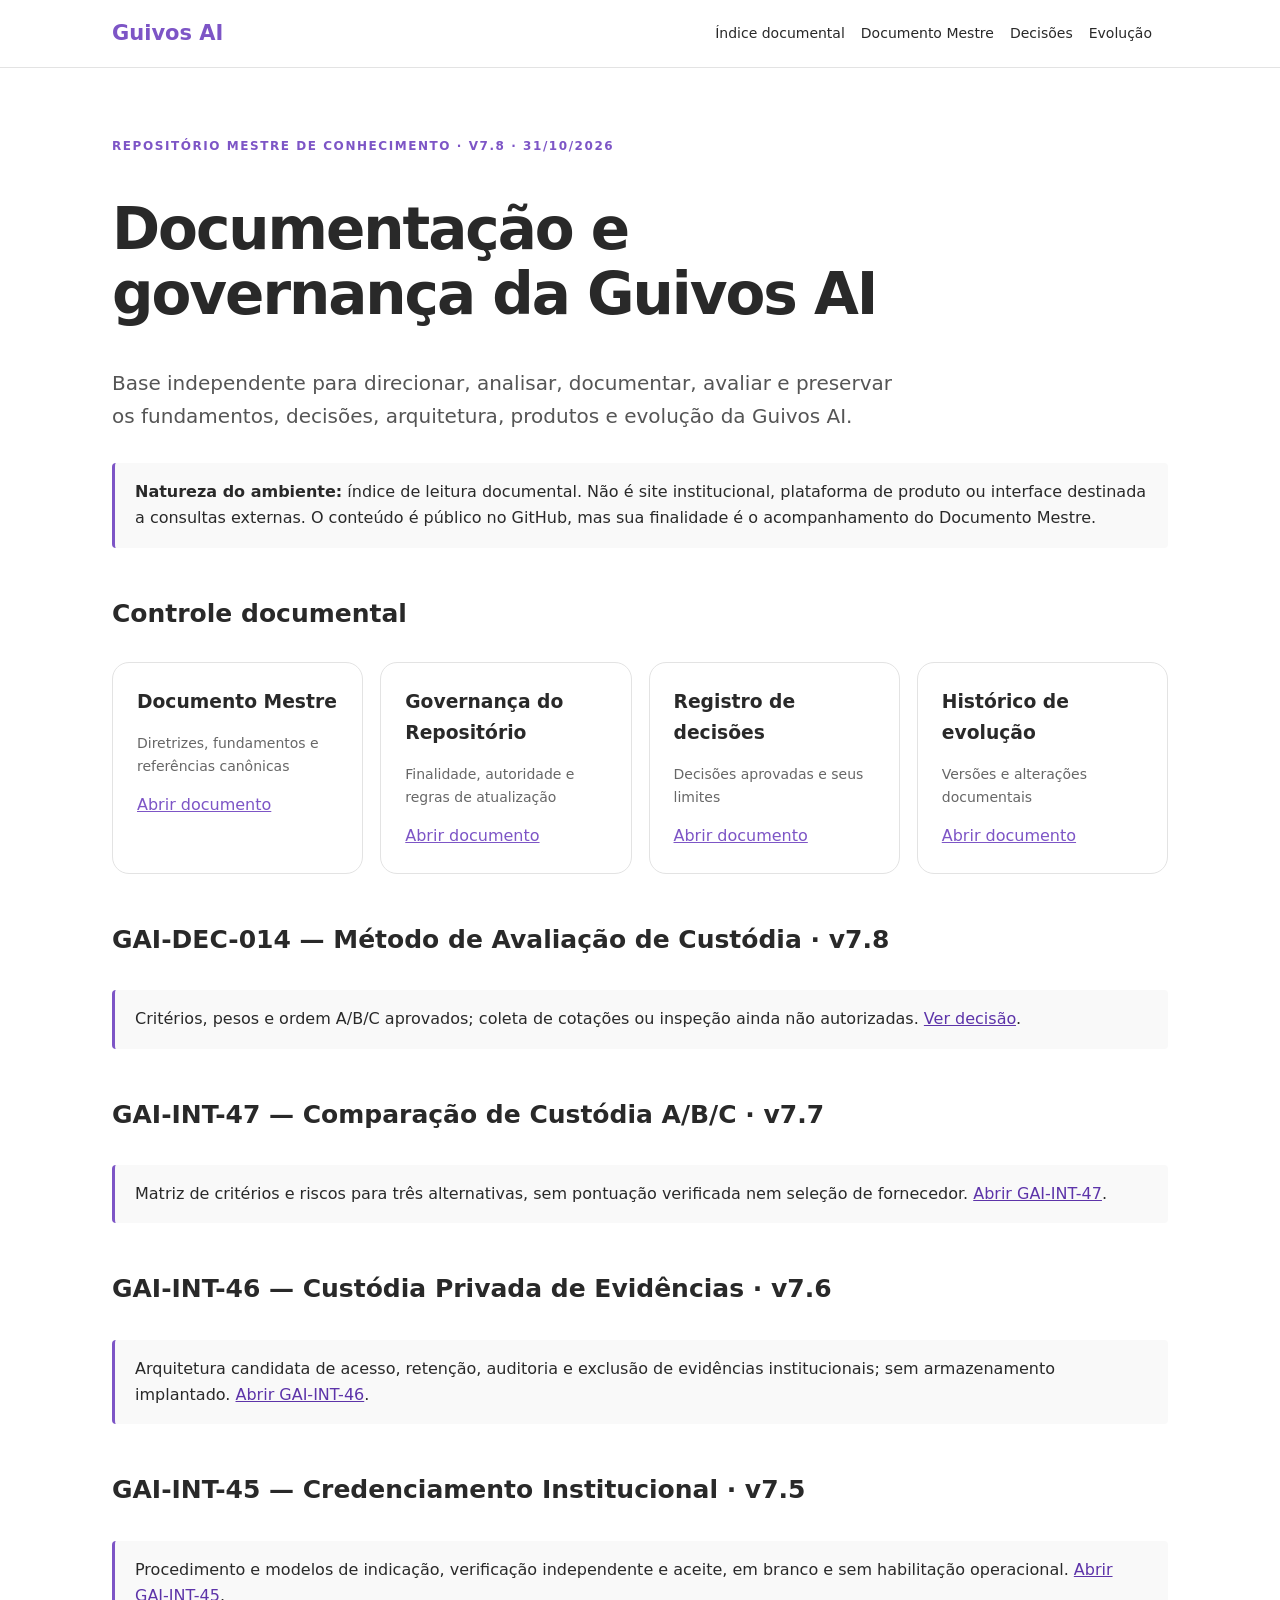
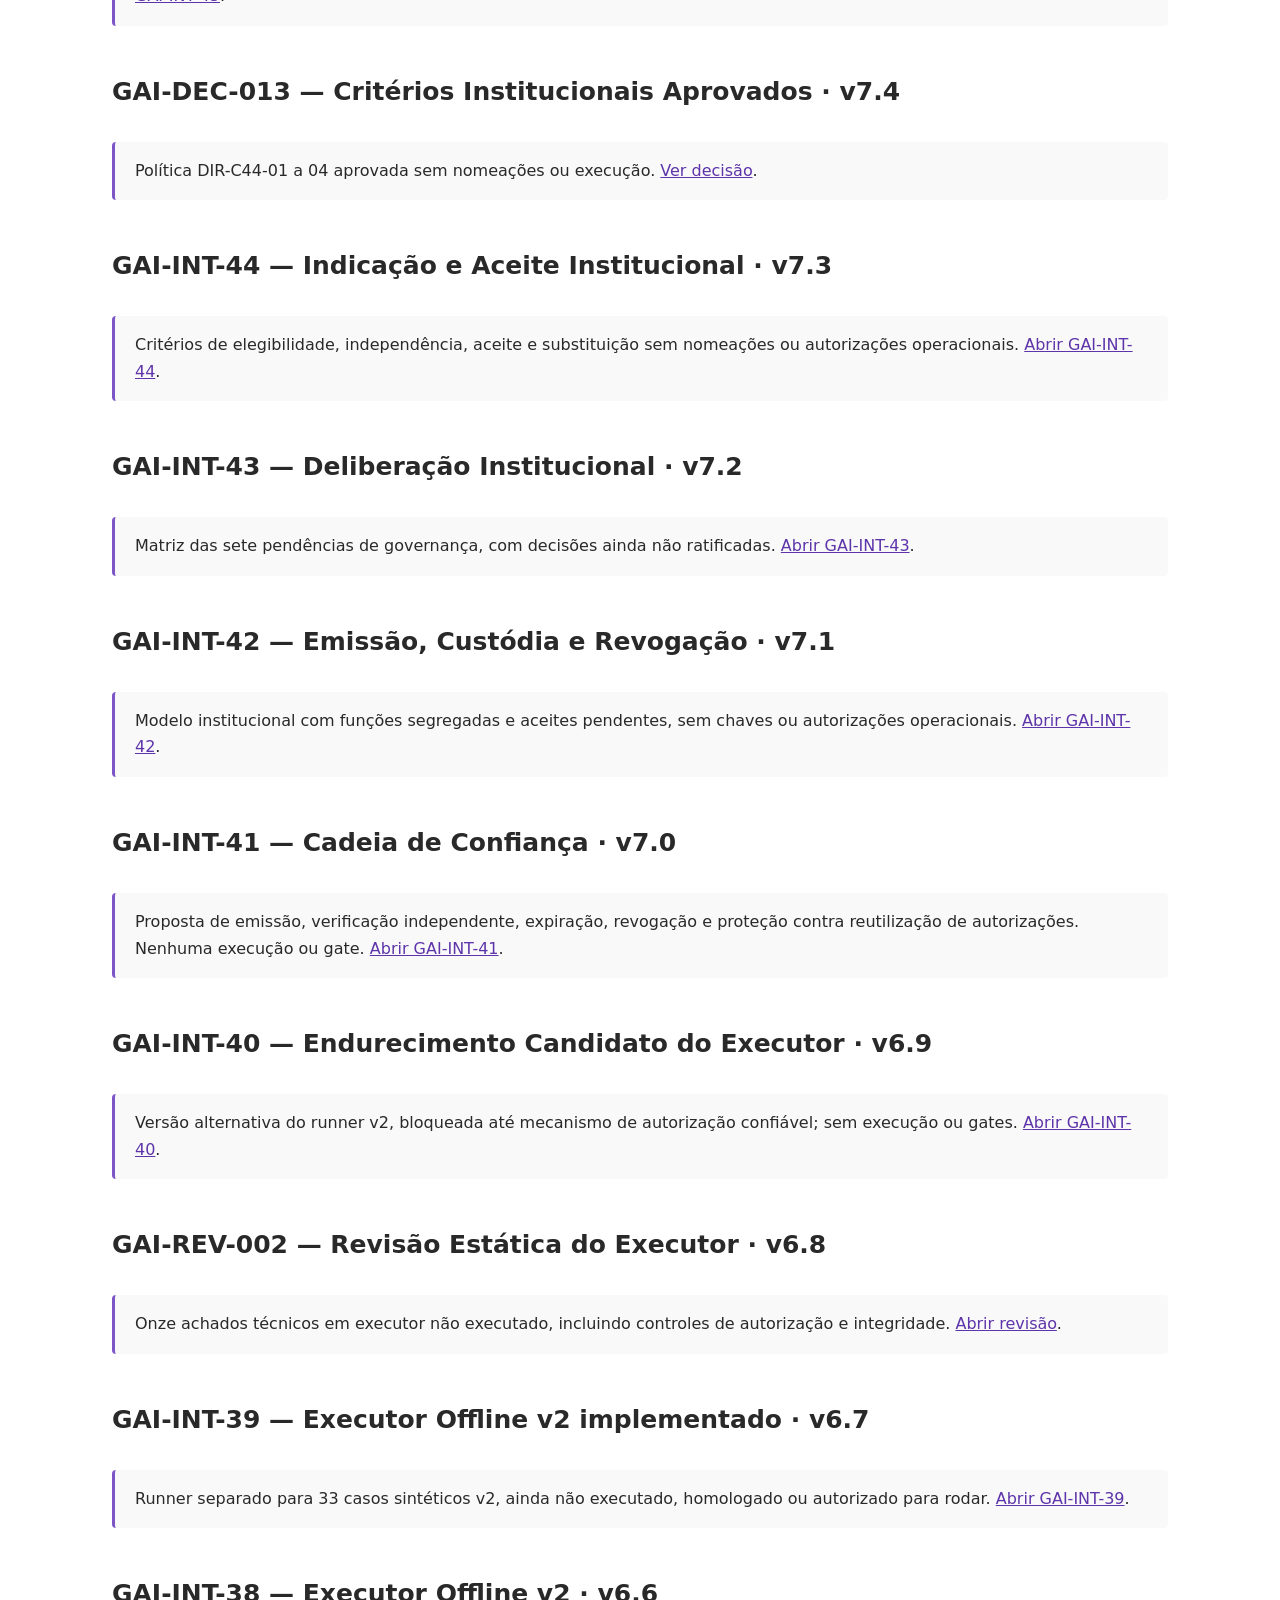
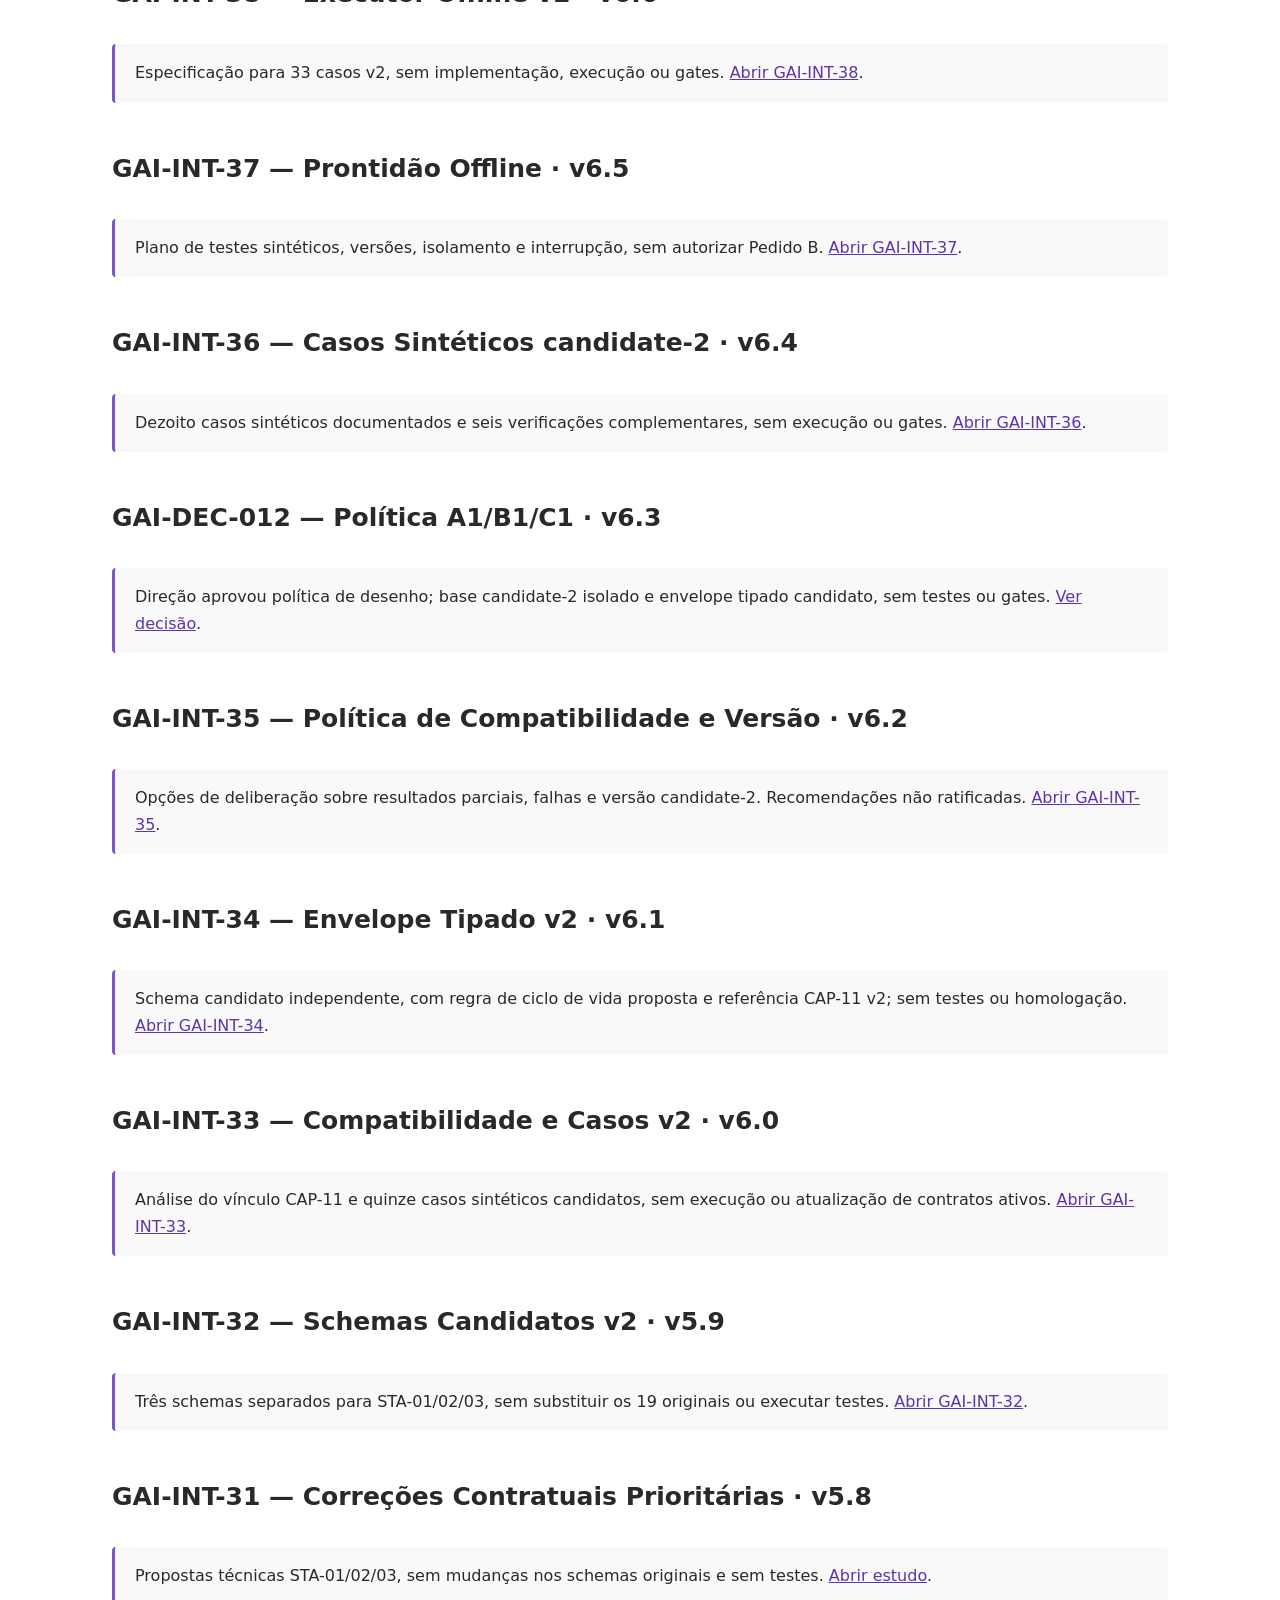
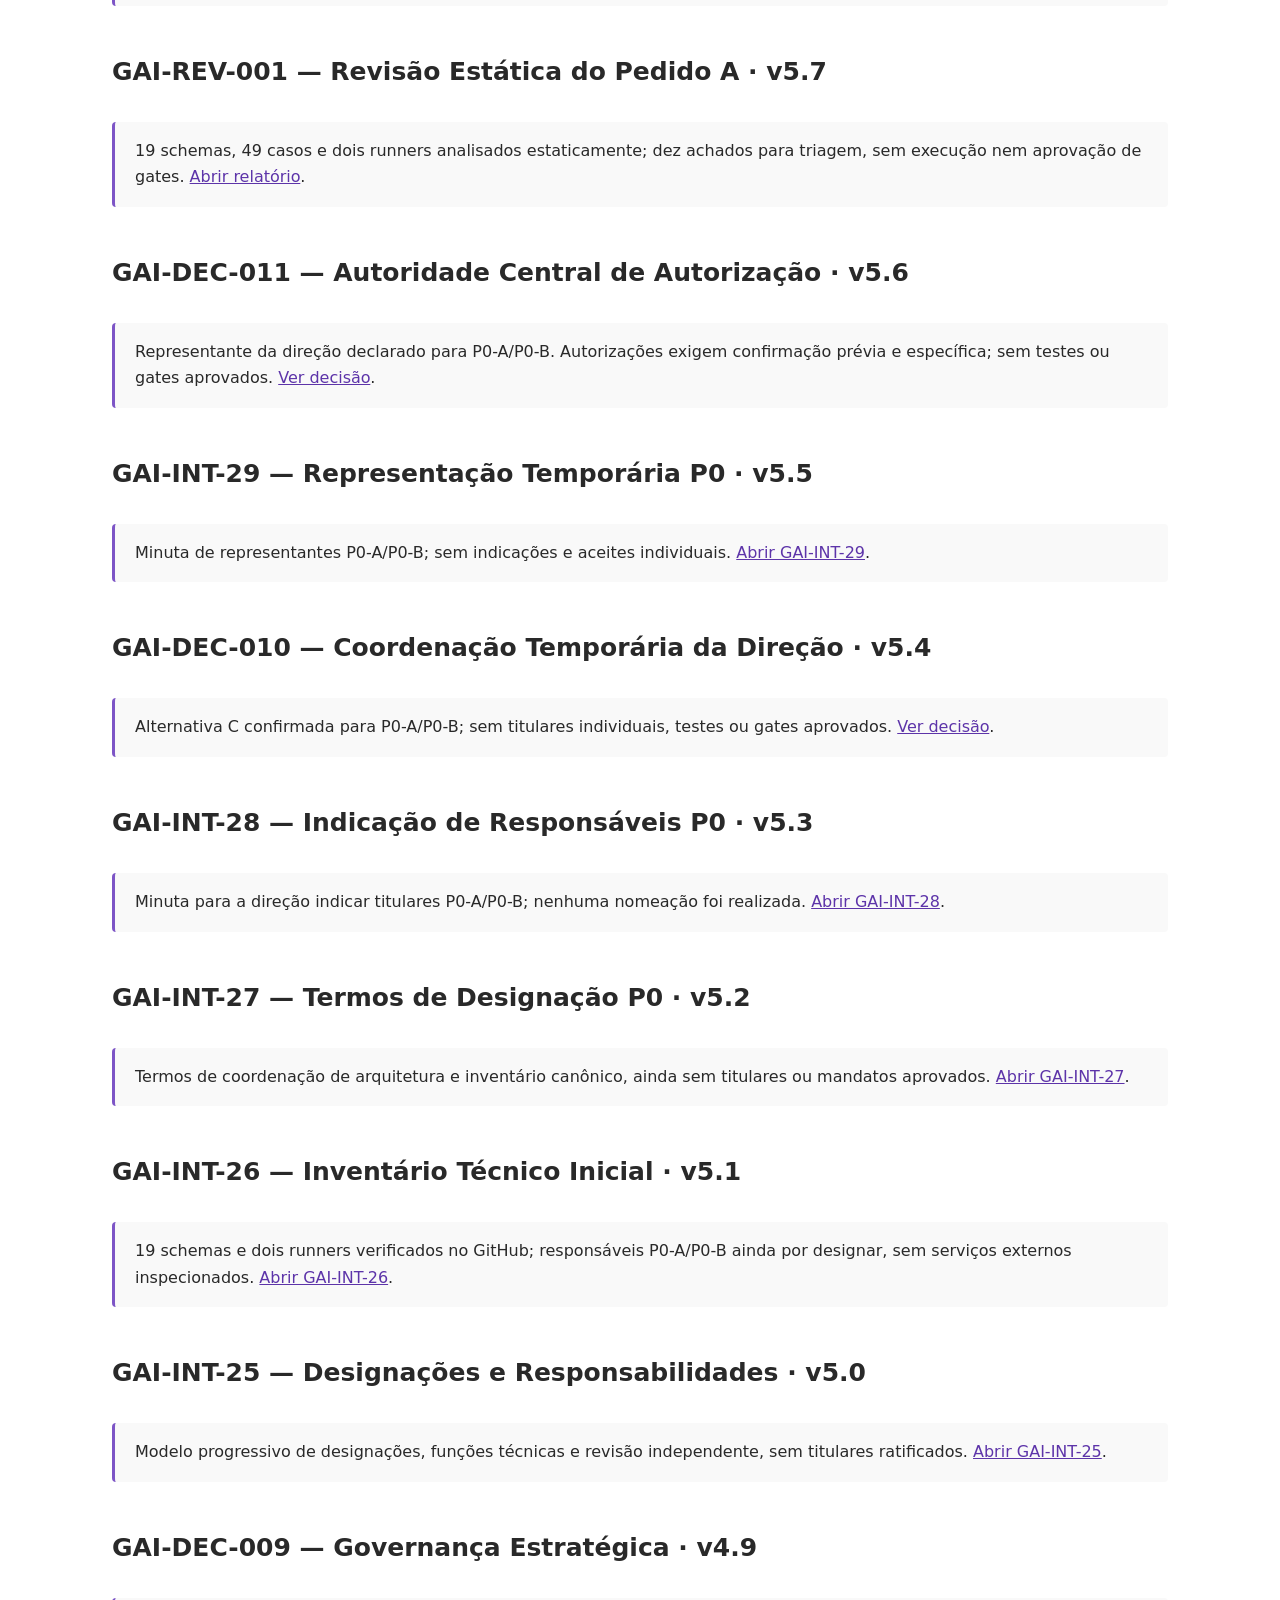
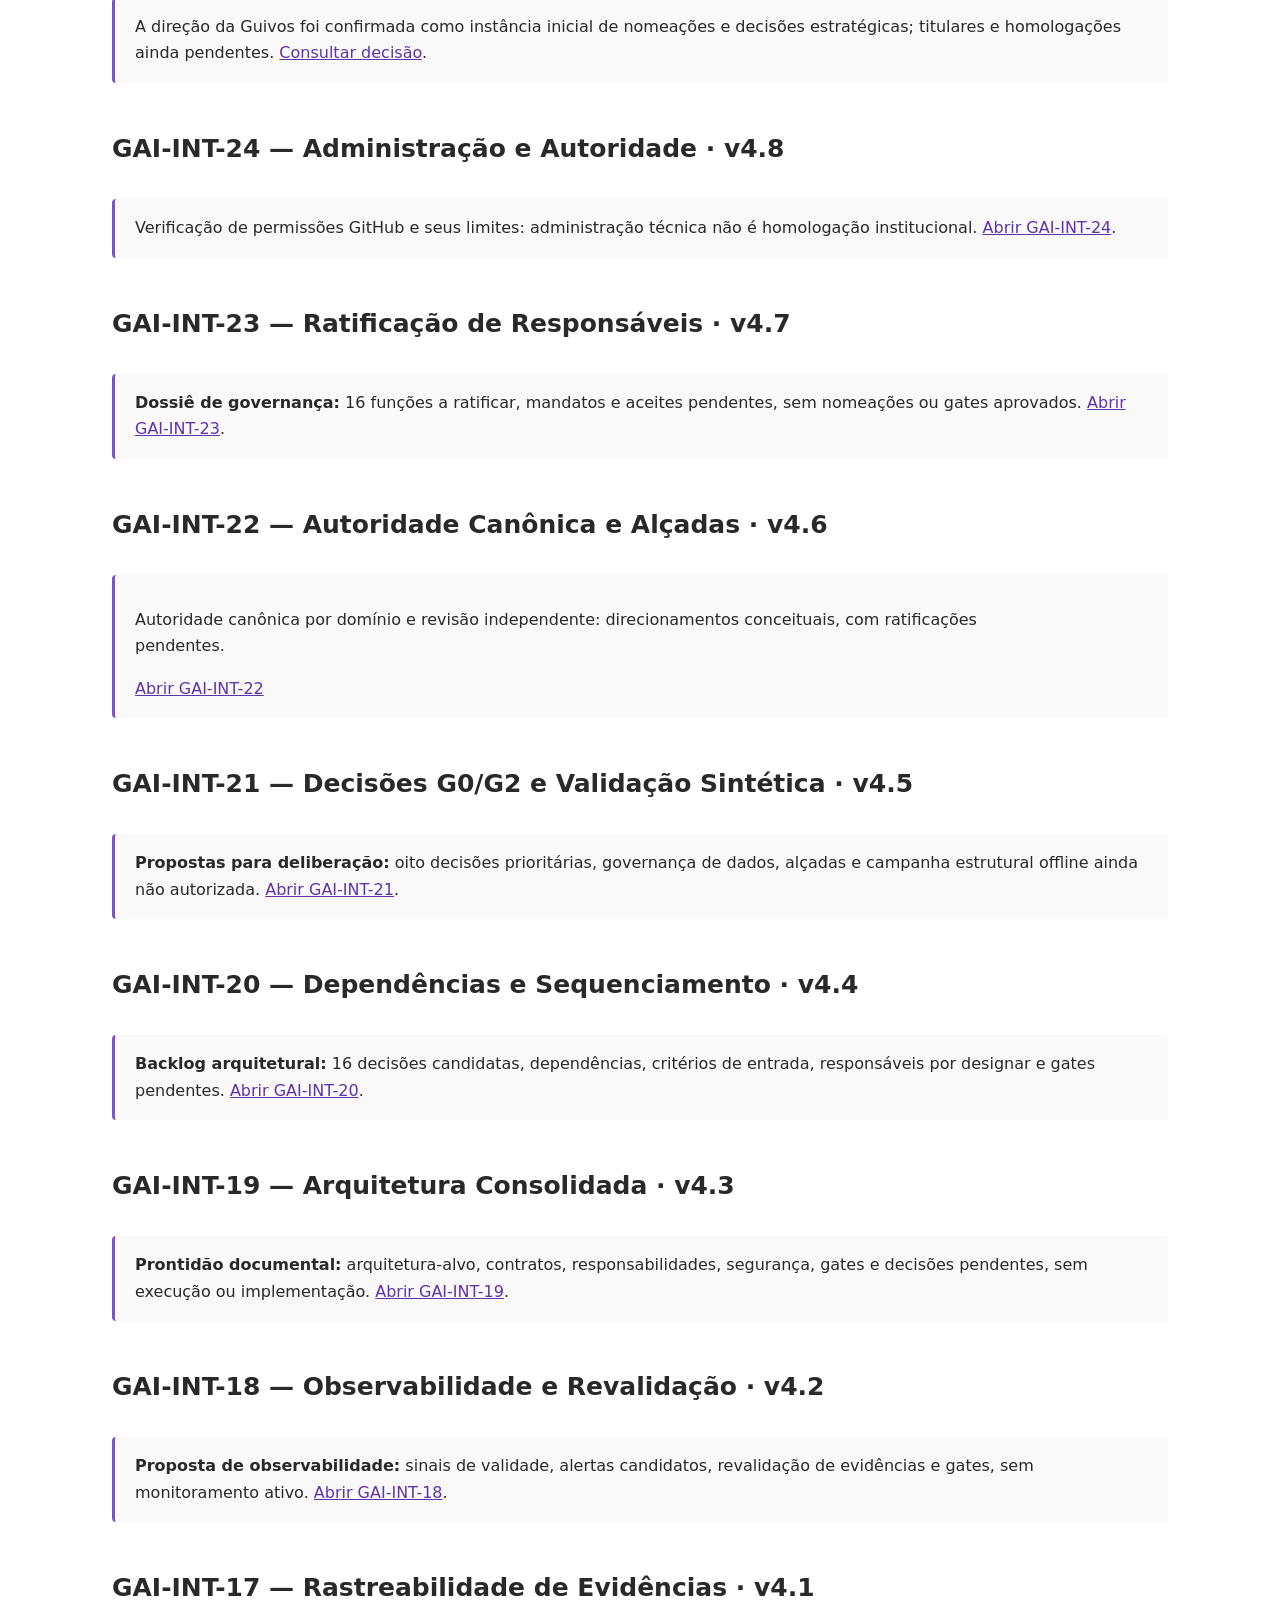
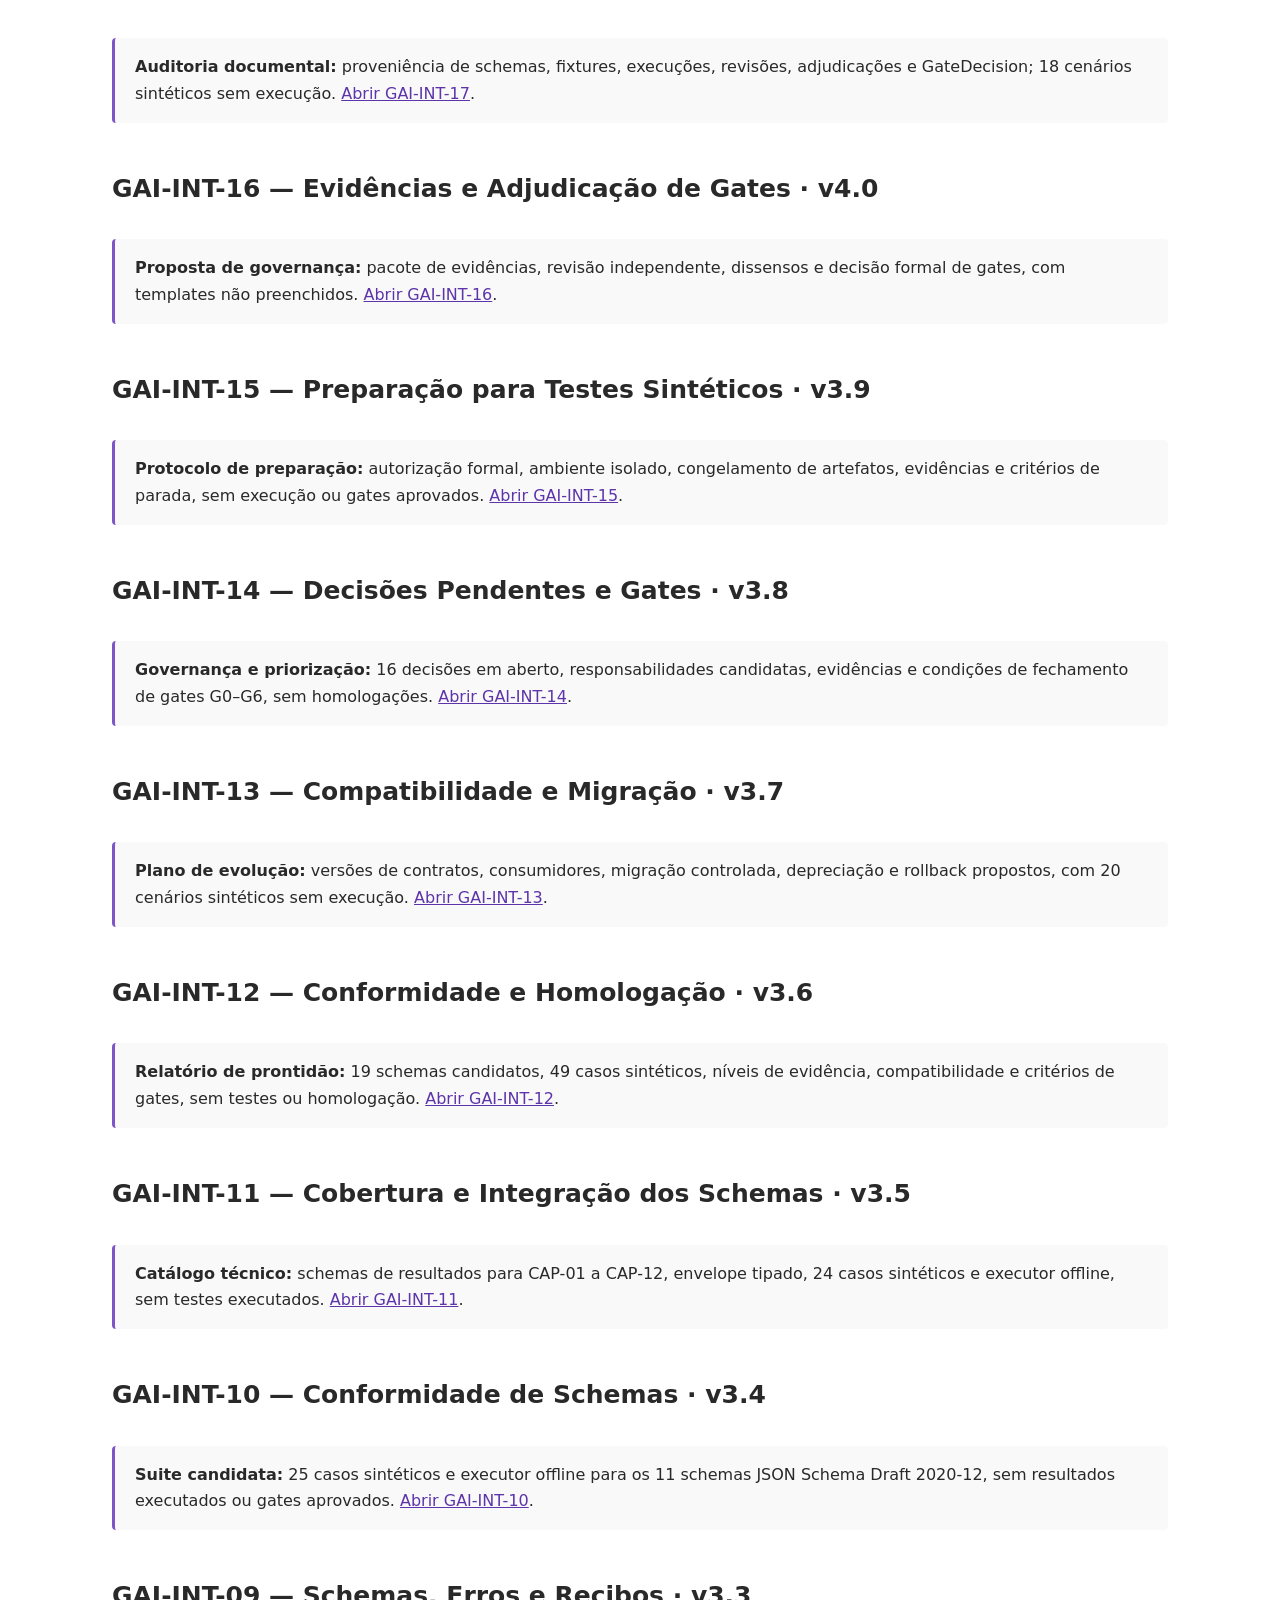
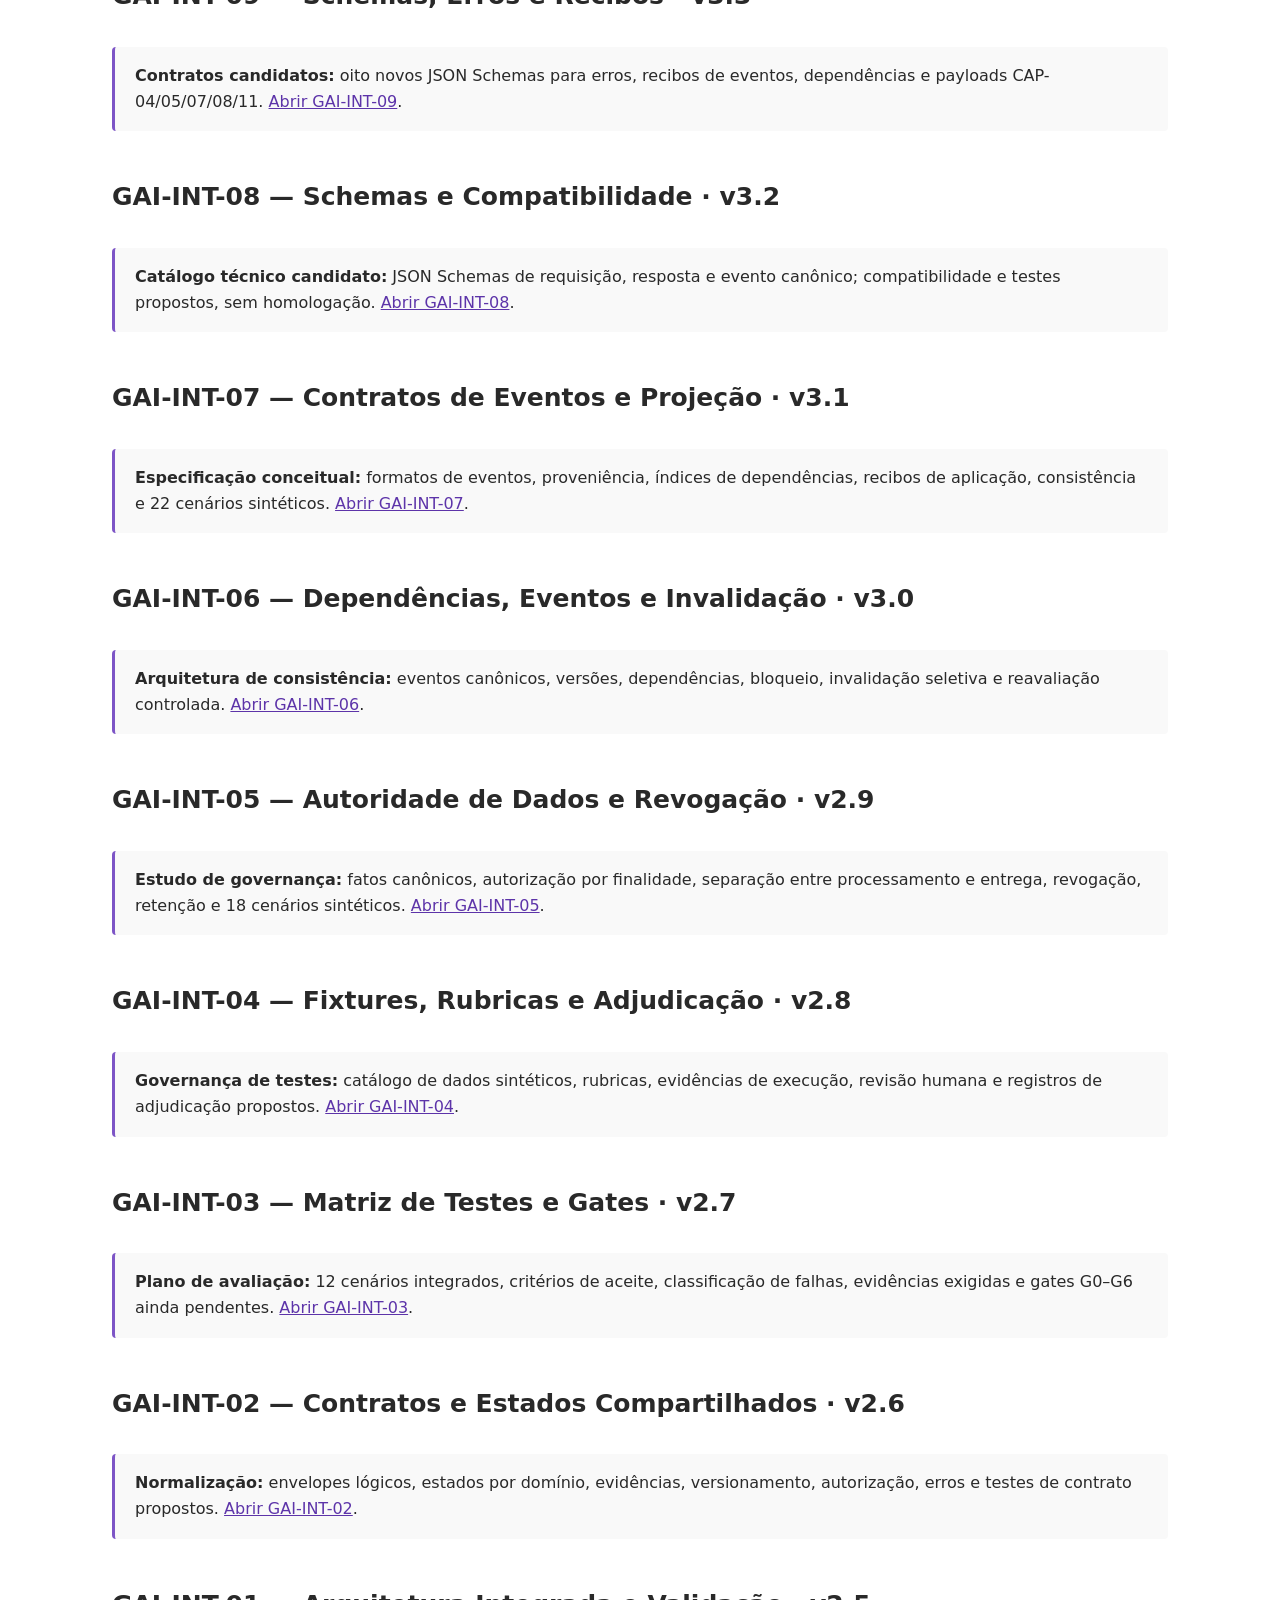
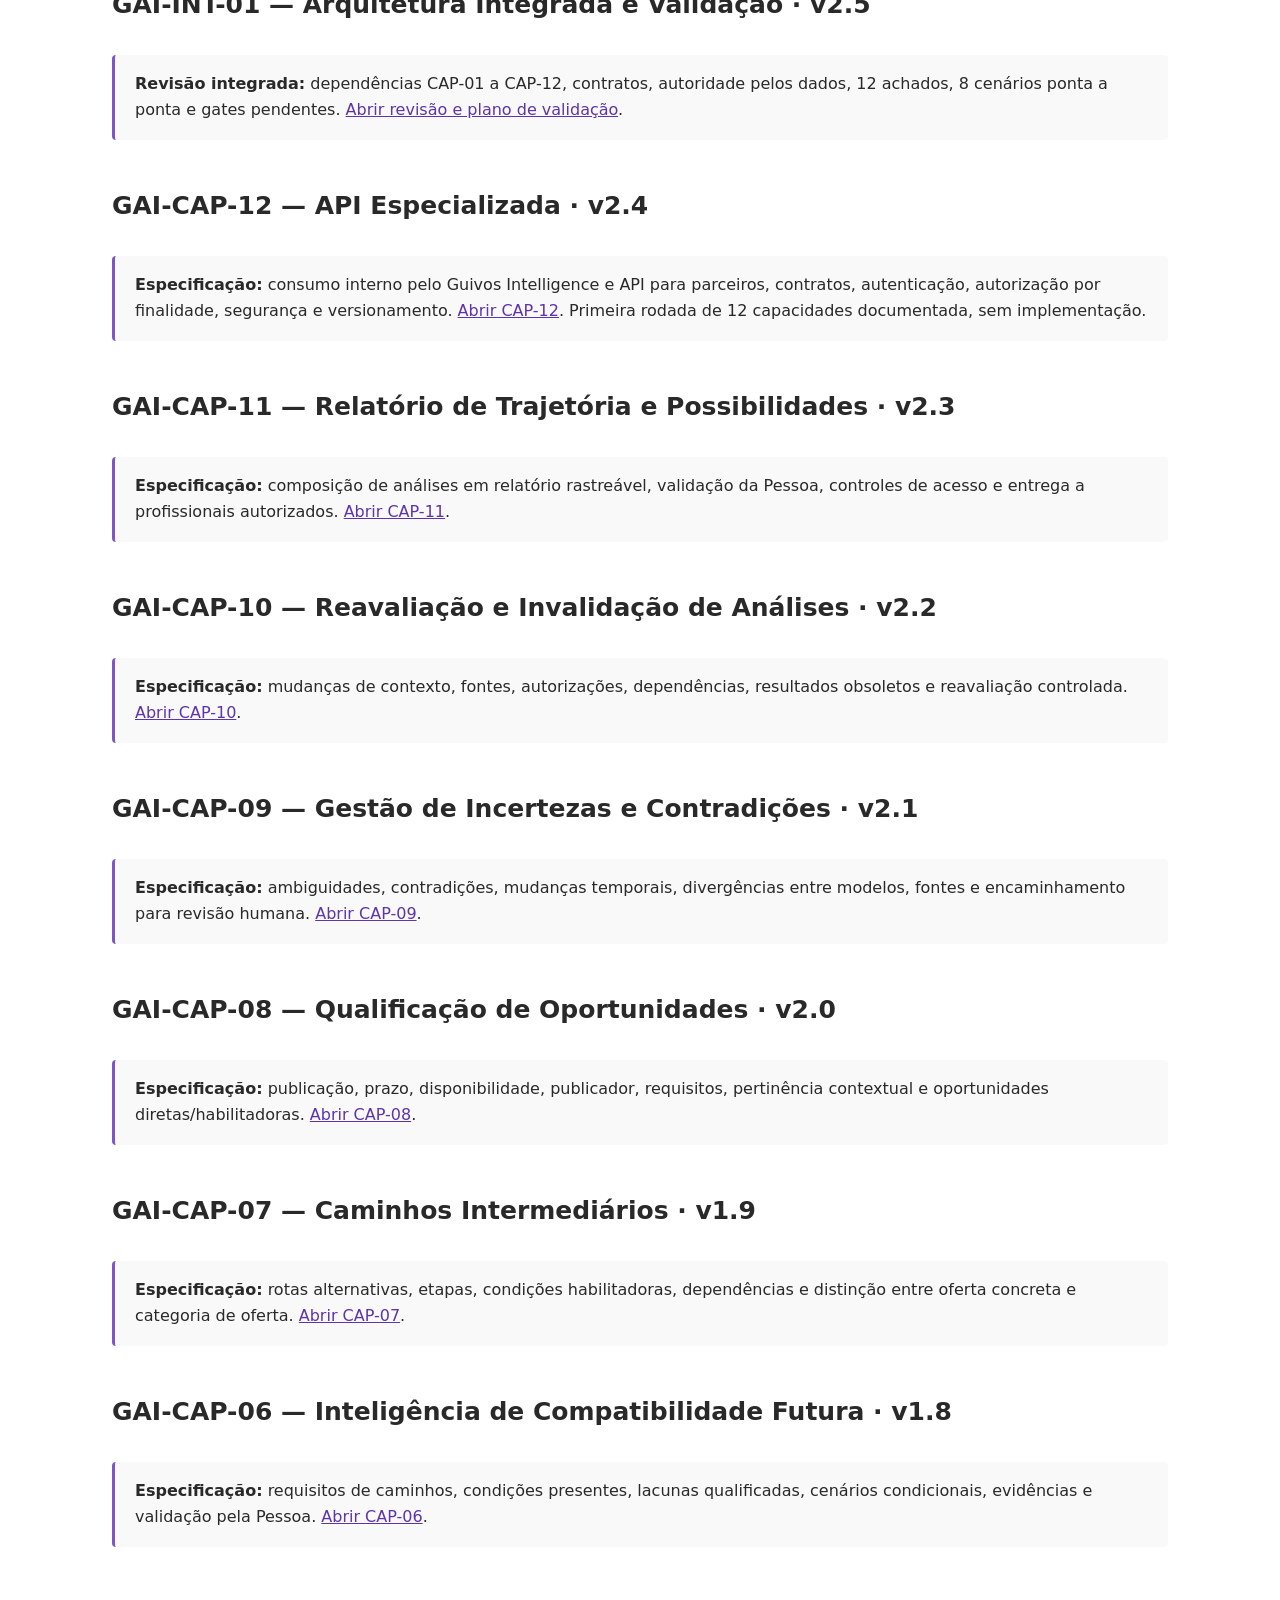
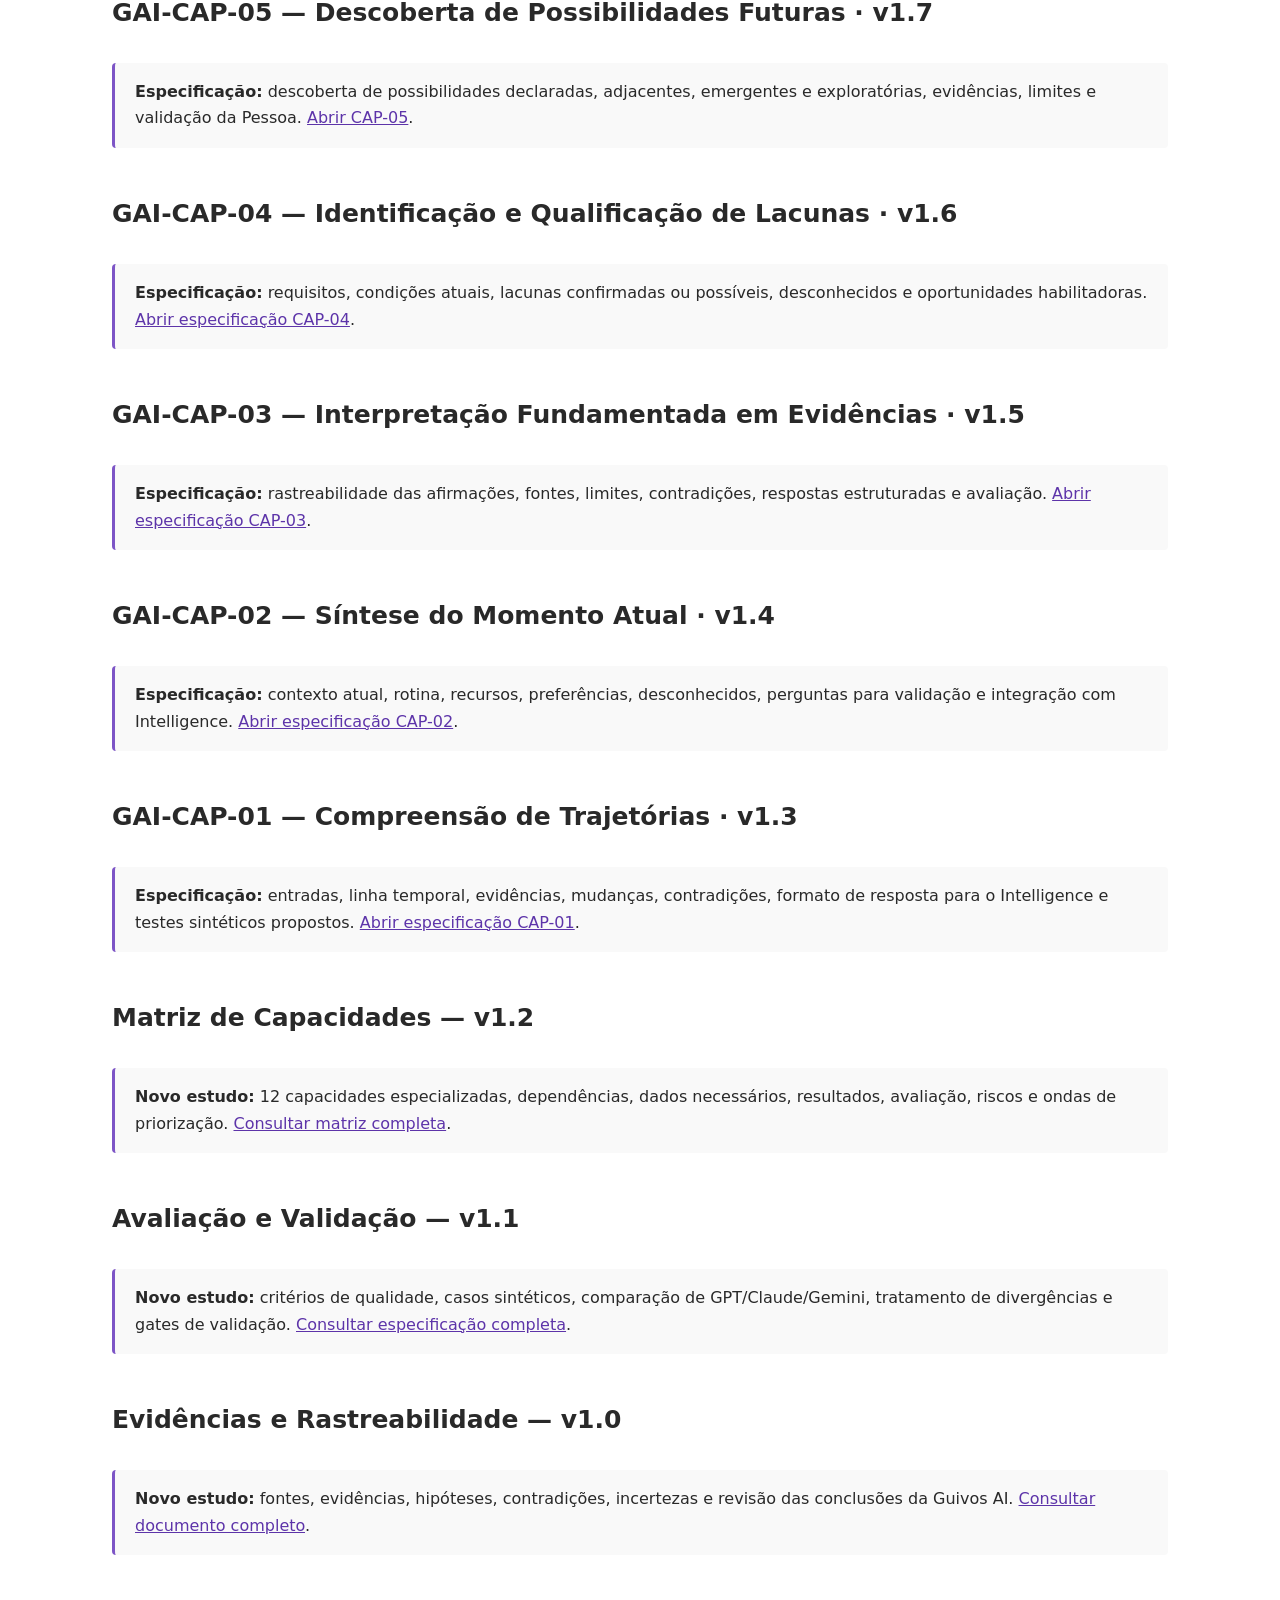
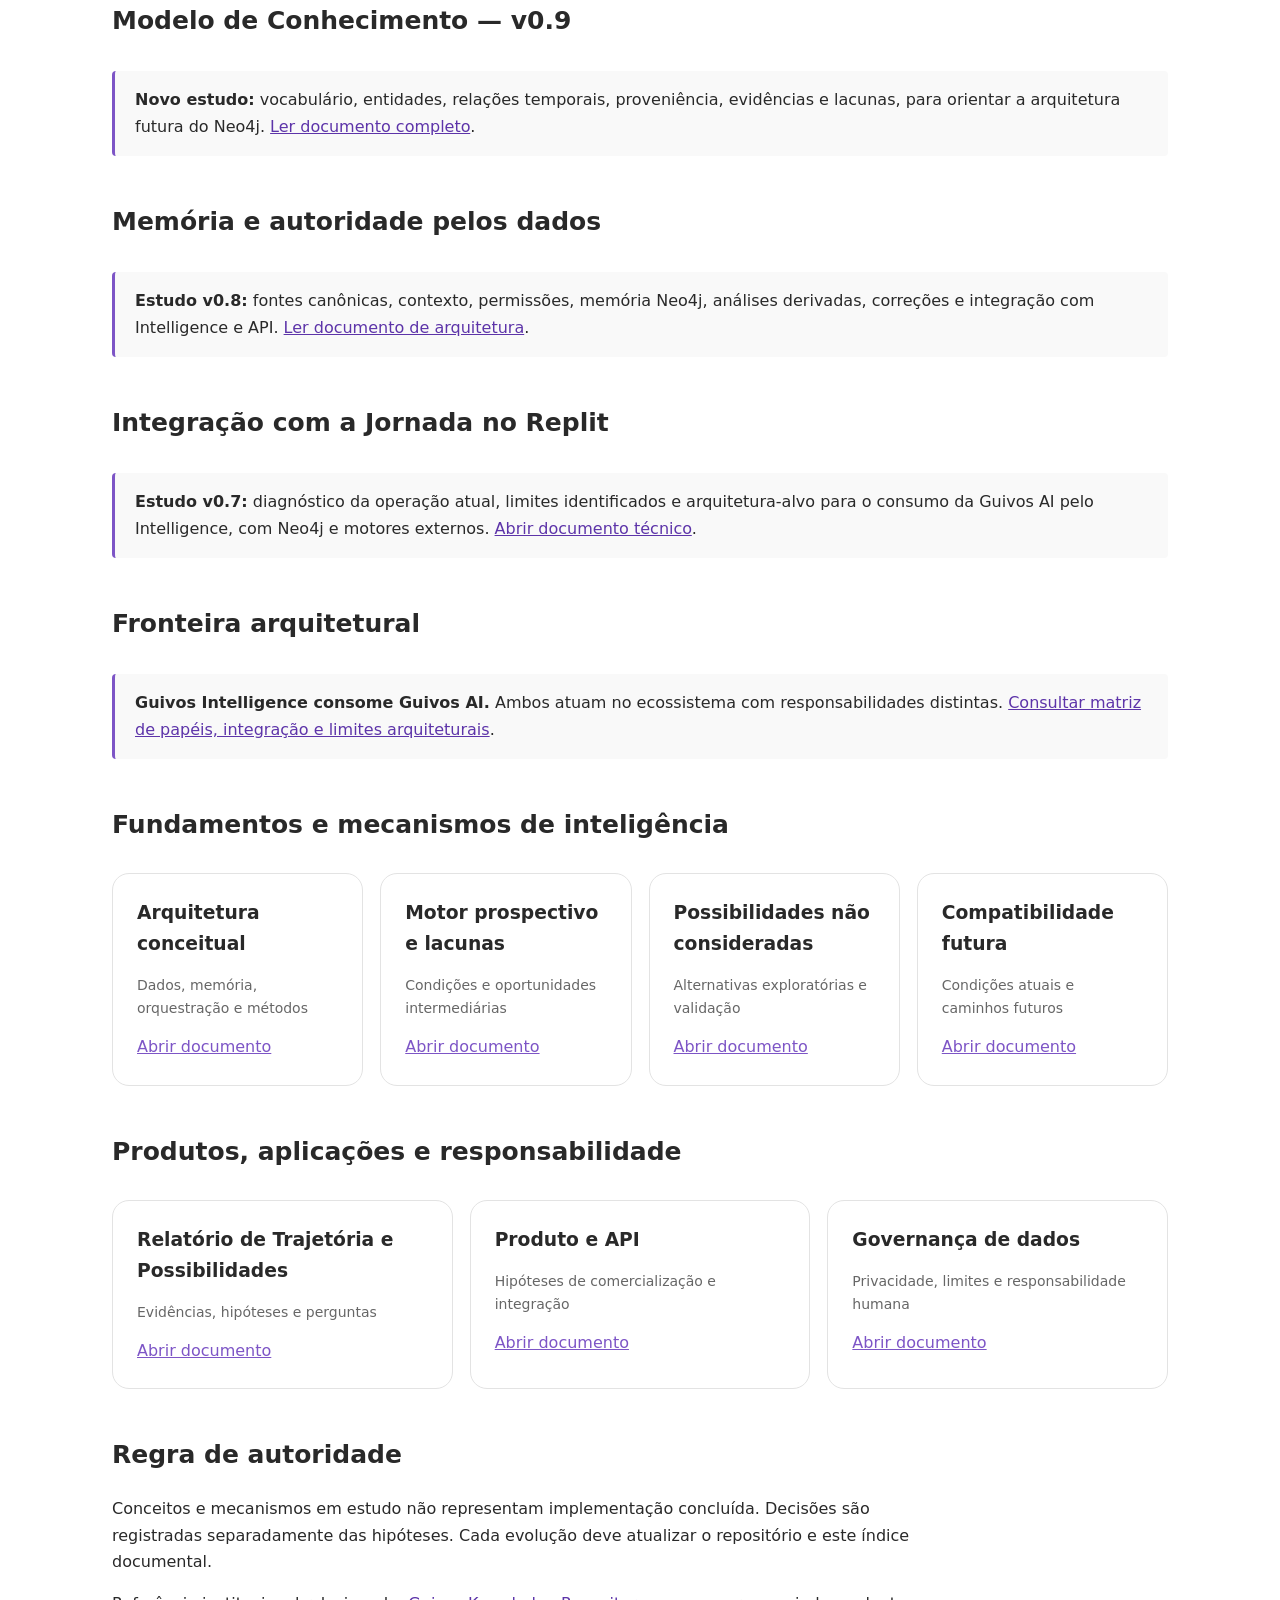
==== commit 5e6469c5: "docs: sync GAI-DEC-014 custody method v7.8" ====
--- a/index.html
+++ b/index.html
@@ -1 +1 @@
-<!doctype html><html lang="pt-BR"><head><meta charset="utf-8"><meta name="viewport" content="width=device-width,initial-scale=1"><meta name="description" content="Índice documental do Repositório Mestre de Conhecimento da Guivos AI"><title>Guivos AI — Repositório Mestre de Conhecimento</title><link rel="stylesheet" href="assets/style.css"></head><body><header><nav><strong>Guivos AI</strong><div><a href="./">Índice documental</a><a href="docs/index.md">Documento Mestre</a><a href="docs/registro-decisoes.md">Decisões</a><a href="docs/historico-evolucao.md">Evolução</a></div></nav></header><main><span class="eyebrow">Repositório mestre de conhecimento · v7.7 · 31/10/2026</span><h1>Documentação e governança da Guivos AI</h1><p class="lead">Base independente para direcionar, analisar, documentar, avaliar e preservar os fundamentos, decisões, arquitetura, produtos e evolução da Guivos AI.</p><div class="note"><strong>Natureza do ambiente:</strong> índice de leitura documental. Não é site institucional, plataforma de produto ou interface destinada a consultas externas. O conteúdo é público no GitHub, mas sua finalidade é o acompanhamento do Documento Mestre.</div><h2>Controle documental</h2><div class="grid"><article class="card"><h3>Documento Mestre</h3><p>Diretrizes, fundamentos e referências canônicas</p><a href="docs/index.md">Abrir documento</a></article><article class="card"><h3>Governança do Repositório</h3><p>Finalidade, autoridade e regras de atualização</p><a href="docs/governanca-repositorio.md">Abrir documento</a></article><article class="card"><h3>Registro de decisões</h3><p>Decisões aprovadas e seus limites</p><a href="docs/registro-decisoes.md">Abrir documento</a></article><article class="card"><h3>Histórico de evolução</h3><p>Versões e alterações documentais</p><a href="docs/historico-evolucao.md">Abrir documento</a></article></div><h2>GAI-INT-47 — Comparação de Custódia A/B/C · v7.7</h2><div class="note">Matriz de critérios e riscos para três alternativas, sem pontuação verificada nem seleção de fornecedor. <a href="docs/matriz-comparativa-custodia-institucional-a-b-c.md">Abrir GAI-INT-47</a>.</div><h2>GAI-INT-46 — Custódia Privada de Evidências · v7.6</h2><div class="note">Arquitetura candidata de acesso, retenção, auditoria e exclusão de evidências institucionais; sem armazenamento implantado. <a href="docs/arquitetura-custodia-privada-evidencias-institucionais-candidata.md">Abrir GAI-INT-46</a>.</div><h2>GAI-INT-45 — Credenciamento Institucional · v7.5</h2><div class="note">Procedimento e modelos de indicação, verificação independente e aceite, em branco e sem habilitação operacional. <a href="docs/procedimento-credenciamento-institucional-candidato.md">Abrir GAI-INT-45</a>.</div><h2>GAI-DEC-013 — Critérios Institucionais Aprovados · v7.4</h2><div class="note">Política DIR-C44-01 a 04 aprovada sem nomeações ou execução. <a href="docs/decisao-aprovacao-criterios-institucionais-gai-dec-013.md">Ver decisão</a>.</div><h2>GAI-INT-44 — Indicação e Aceite Institucional · v7.3</h2><div class="note">Critérios de elegibilidade, independência, aceite e substituição sem nomeações ou autorizações operacionais. <a href="docs/criterios-indicacao-aceite-responsaveis-institucionais.md">Abrir GAI-INT-44</a>.</div><h2>GAI-INT-43 — Deliberação Institucional · v7.2</h2><div class="note">Matriz das sete pendências de governança, com decisões ainda não ratificadas. <a href="docs/matriz-deliberacao-pendencias-institucionais-inst01-inst07.md">Abrir GAI-INT-43</a>.</div><h2>GAI-INT-42 — Emissão, Custódia e Revogação · v7.1</h2><div class="note">Modelo institucional com funções segregadas e aceites pendentes, sem chaves ou autorizações operacionais. <a href="docs/modelo-institucional-emissao-custodia-revogacao-autorizacoes.md">Abrir GAI-INT-42</a>.</div><h2>GAI-INT-41 — Cadeia de Confiança · v7.0</h2><div class="note">Proposta de emissão, verificação independente, expiração, revogação e proteção contra reutilização de autorizações. Nenhuma execução ou gate. <a href="docs/cadeia-confianca-autorizacoes-execucao-candidata.md">Abrir GAI-INT-41</a>.</div><h2>GAI-INT-40 — Endurecimento Candidato do Executor · v6.9</h2><div class="note">Versão alternativa do runner v2, bloqueada até mecanismo de autorização confiável; sem execução ou gates. <a href="docs/endurecimento-executor-v2-candidato-bloqueado.md">Abrir GAI-INT-40</a>.</div><h2>GAI-REV-002 — Revisão Estática do Executor · v6.8</h2><div class="note">Onze achados técnicos em executor não executado, incluindo controles de autorização e integridade. <a href="docs/revisao-estatica-executor-offline-v2-rev002.md">Abrir revisão</a>.</div><h2>GAI-INT-39 — Executor Offline v2 implementado · v6.7</h2><div class="note">Runner separado para 33 casos sintéticos v2, ainda não executado, homologado ou autorizado para rodar. <a href="docs/implementacao-executor-offline-v2-nao-executado.md">Abrir GAI-INT-39</a>.</div><h2>GAI-INT-38 — Executor Offline v2 · v6.6</h2><div class="note">Especificação para 33 casos v2, sem implementação, execução ou gates. <a href="docs/especificacao-executor-offline-33-casos-v2.md">Abrir GAI-INT-38</a>.</div><h2>GAI-INT-37 — Prontidão Offline · v6.5</h2><div class="note">Plano de testes sintéticos, versões, isolamento e interrupção, sem autorizar Pedido B. <a href="docs/pacote-prontidao-testes-offline-candidate-2.md">Abrir GAI-INT-37</a>.</div><h2>GAI-INT-36 — Casos Sintéticos candidate-2 · v6.4</h2><div class="note">Dezoito casos sintéticos documentados e seis verificações complementares, sem execução ou gates. <a href="docs/matriz-casos-protocolo-candidate-2.md">Abrir GAI-INT-36</a>.</div><h2>GAI-DEC-012 — Política A1/B1/C1 · v6.3</h2><div class="note">Direção aprovou política de desenho; base candidate-2 isolado e envelope tipado candidato, sem testes ou gates. <a href="docs/decisao-politica-envelope-v2-a1-b1-c1.md">Ver decisão</a>.</div><h2>GAI-INT-35 — Política de Compatibilidade e Versão · v6.2</h2><div class="note">Opções de deliberação sobre resultados parciais, falhas e versão candidate-2. Recomendações não ratificadas. <a href="docs/deliberacao-compatibilidade-versionamento-envelope-v2.md">Abrir GAI-INT-35</a>.</div><h2>GAI-INT-34 — Envelope Tipado v2 · v6.1</h2><div class="note">Schema candidato independente, com regra de ciclo de vida proposta e referência CAP-11 v2; sem testes ou homologação. <a href="docs/envelope-tipado-v2-politica-ciclo-vida-candidata.md">Abrir GAI-INT-34</a>.</div><h2>GAI-INT-33 — Compatibilidade e Casos v2 · v6.0</h2><div class="note">Análise do vínculo CAP-11 e quinze casos sintéticos candidatos, sem execução ou atualização de contratos ativos. <a href="docs/compatibilidade-contrato-tipado-matriz-casos-v2.md">Abrir GAI-INT-33</a>.</div><h2>GAI-INT-32 — Schemas Candidatos v2 · v5.9</h2><div class="note">Três schemas separados para STA-01/02/03, sem substituir os 19 originais ou executar testes. <a href="docs/schemas-candidatos-v2-propostas-sta01-sta02-sta03.md">Abrir GAI-INT-32</a>.</div><h2>GAI-INT-31 — Correções Contratuais Prioritárias · v5.8</h2><div class="note">Propostas técnicas STA-01/02/03, sem mudanças nos schemas originais e sem testes. <a href="docs/propostas-correcao-contratos-prioritarios-sta01-sta02-sta03.md">Abrir estudo</a>.</div><h2>GAI-REV-001 — Revisão Estática do Pedido A · v5.7</h2><div class="note">19 schemas, 49 casos e dois runners analisados estaticamente; dez achados para triagem, sem execução nem aprovação de gates. <a href="docs/relatorio-revisao-estatica-autorizada-pedido-a.md">Abrir relatório</a>.</div><h2>GAI-DEC-011 — Autoridade Central de Autorização · v5.6</h2><div class="note">Representante da direção declarado para P0-A/P0-B. Autorizações exigem confirmação prévia e específica; sem testes ou gates aprovados. <a href="docs/decisao-representante-direcao-autoridade-central-autorizacao.md">Ver decisão</a>.</div><h2>GAI-INT-29 — Representação Temporária P0 · v5.5</h2><div class="note">Minuta de representantes P0-A/P0-B; sem indicações e aceites individuais. <a href="docs/encaminhamento-representante-temporario-p0.md">Abrir GAI-INT-29</a>.</div><h2>GAI-DEC-010 — Coordenação Temporária da Direção · v5.4</h2><div class="note">Alternativa C confirmada para P0-A/P0-B; sem titulares individuais, testes ou gates aprovados. <a href="docs/decisao-coordenacao-temporaria-direcao-p0-a-p0-b.md">Ver decisão</a>.</div><h2>GAI-INT-28 — Indicação de Responsáveis P0 · v5.3</h2><div class="note">Minuta para a direção indicar titulares P0-A/P0-B; nenhuma nomeação foi realizada. <a href="docs/minuta-executiva-indicacao-p0-a-p0-b.md">Abrir GAI-INT-28</a>.</div><h2>GAI-INT-27 — Termos de Designação P0 · v5.2</h2><div class="note">Termos de coordenação de arquitetura e inventário canônico, ainda sem titulares ou mandatos aprovados. <a href="docs/termos-designacao-coordenacao-arquitetura-inventario-canonico.md">Abrir GAI-INT-27</a>.</div><h2>GAI-INT-26 — Inventário Técnico Inicial · v5.1</h2><div class="note">19 schemas e dois runners verificados no GitHub; responsáveis P0-A/P0-B ainda por designar, sem serviços externos inspecionados. <a href="docs/inventario-tecnico-inicial-designacoes-p0.md">Abrir GAI-INT-26</a>.</div><h2>GAI-INT-25 — Designações e Responsabilidades · v5.0</h2><div class="note">Modelo progressivo de designações, funções técnicas e revisão independente, sem titulares ratificados. <a href="docs/modelo-inicial-designacoes-segregacao-responsabilidades.md">Abrir GAI-INT-25</a>.</div><h2>GAI-DEC-009 — Governança Estratégica · v4.9</h2><div class="note">A direção da Guivos foi confirmada como instância inicial de nomeações e decisões estratégicas; titulares e homologações ainda pendentes. <a href="docs/decisao-instancia-governanca-direcao-guivos.md">Consultar decisão</a>.</div><h2>GAI-INT-24 — Administração e Autoridade · v4.8</h2><div class="note">Verificação de permissões GitHub e seus limites: administração técnica não é homologação institucional. <a href="docs/verificacao-administracao-repositorio-limites-autoridade.md">Abrir GAI-INT-24</a>.</div><h2>GAI-INT-23 — Ratificação de Responsáveis · v4.7</h2><div class="note"><strong>Dossiê de governança:</strong> 16 funções a ratificar, mandatos e aceites pendentes, sem nomeações ou gates aprovados. <a href="docs/dossie-ratificacao-responsaveis-autoridade-alcadas.md">Abrir GAI-INT-23</a>.</div><h2>GAI-INT-22 — Autoridade Canônica e Alçadas · v4.6</h2><div class="note"><p>Autoridade canônica por domínio e revisão independente: direcionamentos conceituais, com ratificações pendentes.</p><a href="docs/encaminhamento-decisoes-autoridade-canonica-alcadas-g0-g2.md">Abrir GAI-INT-22</a></div><h2>GAI-INT-21 — Decisões G0/G2 e Validação Sintética · v4.5</h2><div class="note"><strong>Propostas para deliberação:</strong> oito decisões prioritárias, governança de dados, alçadas e campanha estrutural offline ainda não autorizada. <a href="docs/pacote-decisoes-g0-g2-autorizacao-validacao-estrutural.md">Abrir GAI-INT-21</a>.</div><h2>GAI-INT-20 — Dependências e Sequenciamento · v4.4</h2><div class="note"><strong>Backlog arquitetural:</strong> 16 decisões candidatas, dependências, critérios de entrada, responsáveis por designar e gates pendentes. <a href="docs/matriz-dependencias-sequenciamento-entrada-implementacao.md">Abrir GAI-INT-20</a>.</div><h2>GAI-INT-19 — Arquitetura Consolidada · v4.3</h2><div class="note"><strong>Prontidão documental:</strong> arquitetura-alvo, contratos, responsabilidades, segurança, gates e decisões pendentes, sem execução ou implementação. <a href="docs/consolidacao-arquitetura-prontidao-implementacao.md">Abrir GAI-INT-19</a>.</div><h2>GAI-INT-18 — Observabilidade e Revalidação · v4.2</h2><div class="note"><strong>Proposta de observabilidade:</strong> sinais de validade, alertas candidatos, revalidação de evidências e gates, sem monitoramento ativo. <a href="docs/modelo-observabilidade-gates-alertas-revalidacao.md">Abrir GAI-INT-18</a>.</div><h2>GAI-INT-17 — Rastreabilidade de Evidências · v4.1</h2><div class="note"><strong>Auditoria documental:</strong> proveniência de schemas, fixtures, execuções, revisões, adjudicações e GateDecision; 18 cenários sintéticos sem execução. <a href="docs/modelo-rastreabilidade-auditoria-proveniencia-gates.md">Abrir GAI-INT-17</a>.</div><h2>GAI-INT-16 — Evidências e Adjudicação de Gates · v4.0</h2><div class="note"><strong>Proposta de governança:</strong> pacote de evidências, revisão independente, dissensos e decisão formal de gates, com templates não preenchidos. <a href="docs/pacote-evidencias-revisao-independente-adjudicacao-gates.md">Abrir GAI-INT-16</a>.</div><h2>GAI-INT-15 — Preparação para Testes Sintéticos · v3.9</h2><div class="note"><strong>Protocolo de preparação:</strong> autorização formal, ambiente isolado, congelamento de artefatos, evidências e critérios de parada, sem execução ou gates aprovados. <a href="docs/preparacao-execucao-sintetica-controlada-evidencias-gate.md">Abrir GAI-INT-15</a>.</div><h2>GAI-INT-14 — Decisões Pendentes e Gates · v3.8</h2><div class="note"><strong>Governança e priorização:</strong> 16 decisões em aberto, responsabilidades candidatas, evidências e condições de fechamento de gates G0–G6, sem homologações. <a href="docs/registro-decisoes-pendentes-plano-fechamento-gates.md">Abrir GAI-INT-14</a>.</div><h2>GAI-INT-13 — Compatibilidade e Migração · v3.7</h2><div class="note"><strong>Plano de evolução:</strong> versões de contratos, consumidores, migração controlada, depreciação e rollback propostos, com 20 cenários sintéticos sem execução. <a href="docs/plano-compatibilidade-migracao-evolucao-contratos.md">Abrir GAI-INT-13</a>.</div><h2>GAI-INT-12 — Conformidade e Homologação · v3.6</h2><div class="note"><strong>Relatório de prontidão:</strong> 19 schemas candidatos, 49 casos sintéticos, níveis de evidência, compatibilidade e critérios de gates, sem testes ou homologação. <a href="docs/relatorio-conformidade-estrategia-homologacao-contratual.md">Abrir GAI-INT-12</a>.</div><h2>GAI-INT-11 — Cobertura e Integração dos Schemas · v3.5</h2><div class="note"><strong>Catálogo técnico:</strong> schemas de resultados para CAP-01 a CAP-12, envelope tipado, 24 casos sintéticos e executor offline, sem testes executados. <a href="docs/cobertura-contratos-especializados-integracao-schemas.md">Abrir GAI-INT-11</a>.</div><h2>GAI-INT-10 — Conformidade de Schemas · v3.4</h2><div class="note"><strong>Suite candidata:</strong> 25 casos sintéticos e executor offline para os 11 schemas JSON Schema Draft 2020-12, sem resultados executados ou gates aprovados. <a href="docs/conformidade-schemas-casos-contrato-compatibilidade.md">Abrir GAI-INT-10</a>.</div><h2>GAI-INT-09 — Schemas, Erros e Recibos · v3.3</h2><div class="note"><strong>Contratos candidatos:</strong> oito novos JSON Schemas para erros, recibos de eventos, dependências e payloads CAP-04/05/07/08/11. <a href="docs/schemas-especializados-erros-recibos-eventos.md">Abrir GAI-INT-09</a>.</div><h2>GAI-INT-08 — Schemas e Compatibilidade · v3.2</h2><div class="note"><strong>Catálogo técnico candidato:</strong> JSON Schemas de requisição, resposta e evento canônico; compatibilidade e testes propostos, sem homologação. <a href="docs/catalogo-formal-schemas-compatibilidade-servicos.md">Abrir GAI-INT-08</a>.</div><h2>GAI-INT-07 — Contratos de Eventos e Projeção · v3.1</h2><div class="note"><strong>Especificação conceitual:</strong> formatos de eventos, proveniência, índices de dependências, recibos de aplicação, consistência e 22 cenários sintéticos. <a href="docs/contratos-eventos-projecao-dependencias.md">Abrir GAI-INT-07</a>.</div><h2>GAI-INT-06 — Dependências, Eventos e Invalidação · v3.0</h2><div class="note"><strong>Arquitetura de consistência:</strong> eventos canônicos, versões, dependências, bloqueio, invalidação seletiva e reavaliação controlada. <a href="docs/modelo-dependencias-eventos-propagacao-invalidacao.md">Abrir GAI-INT-06</a>.</div><h2>GAI-INT-05 — Autoridade de Dados e Revogação · v2.9</h2><div class="note"><strong>Estudo de governança:</strong> fatos canônicos, autorização por finalidade, separação entre processamento e entrega, revogação, retenção e 18 cenários sintéticos. <a href="docs/autoridade-dados-consentimentos-revogacao.md">Abrir GAI-INT-05</a>.</div><h2>GAI-INT-04 — Fixtures, Rubricas e Adjudicação · v2.8</h2><div class="note"><strong>Governança de testes:</strong> catálogo de dados sintéticos, rubricas, evidências de execução, revisão humana e registros de adjudicação propostos. <a href="docs/catalogo-fixtures-rubricas-adjudicacao.md">Abrir GAI-INT-04</a>.</div><h2>GAI-INT-03 — Matriz de Testes e Gates · v2.7</h2><div class="note"><strong>Plano de avaliação:</strong> 12 cenários integrados, critérios de aceite, classificação de falhas, evidências exigidas e gates G0–G6 ainda pendentes. <a href="docs/matriz-testes-integrados-criterios-aceite-gates.md">Abrir GAI-INT-03</a>.</div><h2>GAI-INT-02 — Contratos e Estados Compartilhados · v2.6</h2><div class="note"><strong>Normalização:</strong> envelopes lógicos, estados por domínio, evidências, versionamento, autorização, erros e testes de contrato propostos. <a href="docs/normalizacao-contratos-estados-compartilhados.md">Abrir GAI-INT-02</a>.</div><h2>GAI-INT-01 — Arquitetura Integrada e Validação · v2.5</h2><div class="note"><strong>Revisão integrada:</strong> dependências CAP-01 a CAP-12, contratos, autoridade pelos dados, 12 achados, 8 cenários ponta a ponta e gates pendentes. <a href="docs/arquitetura-integrada-plano-validacao.md">Abrir revisão e plano de validação</a>.</div><h2>GAI-CAP-12 — API Especializada · v2.4</h2><div class="note"><strong>Especificação:</strong> consumo interno pelo Guivos Intelligence e API para parceiros, contratos, autenticação, autorização por finalidade, segurança e versionamento. <a href="docs/cap-12-api-especializada-guivos-ai.md">Abrir CAP-12</a>. Primeira rodada de 12 capacidades documentada, sem implementação.</div><h2>GAI-CAP-11 — Relatório de Trajetória e Possibilidades · v2.3</h2><div class="note"><strong>Especificação:</strong> composição de análises em relatório rastreável, validação da Pessoa, controles de acesso e entrega a profissionais autorizados. <a href="docs/cap-11-relatorio-trajetoria-possibilidades.md">Abrir CAP-11</a>.</div><h2>GAI-CAP-10 — Reavaliação e Invalidação de Análises · v2.2</h2><div class="note"><strong>Especificação:</strong> mudanças de contexto, fontes, autorizações, dependências, resultados obsoletos e reavaliação controlada. <a href="docs/cap-10-reavaliacao-invalidacao-analises.md">Abrir CAP-10</a>.</div><h2>GAI-CAP-09 — Gestão de Incertezas e Contradições · v2.1</h2><div class="note"><strong>Especificação:</strong> ambiguidades, contradições, mudanças temporais, divergências entre modelos, fontes e encaminhamento para revisão humana. <a href="docs/cap-09-gestao-incertezas-contradicoes.md">Abrir CAP-09</a>.</div><h2>GAI-CAP-08 — Qualificação de Oportunidades · v2.0</h2><div class="note"><strong>Especificação:</strong> publicação, prazo, disponibilidade, publicador, requisitos, pertinência contextual e oportunidades diretas/habilitadoras. <a href="docs/cap-08-qualificacao-oportunidades.md">Abrir CAP-08</a>.</div><h2>GAI-CAP-07 — Caminhos Intermediários · v1.9</h2><div class="note"><strong>Especificação:</strong> rotas alternativas, etapas, condições habilitadoras, dependências e distinção entre oferta concreta e categoria de oferta. <a href="docs/cap-07-caminhos-intermediarios.md">Abrir CAP-07</a>.</div><h2>GAI-CAP-06 — Inteligência de Compatibilidade Futura · v1.8</h2><div class="note"><strong>Especificação:</strong> requisitos de caminhos, condições presentes, lacunas qualificadas, cenários condicionais, evidências e validação pela Pessoa. <a href="docs/cap-06-inteligencia-compatibilidade-futura.md">Abrir CAP-06</a>.</div><h2>GAI-CAP-05 — Descoberta de Possibilidades Futuras · v1.7</h2><div class="note"><strong>Especificação:</strong> descoberta de possibilidades declaradas, adjacentes, emergentes e exploratórias, evidências, limites e validação da Pessoa. <a href="docs/cap-05-descoberta-possibilidades-futuras.md">Abrir CAP-05</a>.</div><h2>GAI-CAP-04 — Identificação e Qualificação de Lacunas · v1.6</h2><div class="note"><strong>Especificação:</strong> requisitos, condições atuais, lacunas confirmadas ou possíveis, desconhecidos e oportunidades habilitadoras. <a href="docs/cap-04-identificacao-qualificacao-lacunas.md">Abrir especificação CAP-04</a>.</div><h2>GAI-CAP-03 — Interpretação Fundamentada em Evidências · v1.5</h2><div class="note"><strong>Especificação:</strong> rastreabilidade das afirmações, fontes, limites, contradições, respostas estruturadas e avaliação. <a href="docs/cap-03-interpretacao-fundamentada-evidencias.md">Abrir especificação CAP-03</a>.</div><h2>GAI-CAP-02 — Síntese do Momento Atual · v1.4</h2><div class="note"><strong>Especificação:</strong> contexto atual, rotina, recursos, preferências, desconhecidos, perguntas para validação e integração com Intelligence. <a href="docs/cap-02-sintese-momento-atual.md">Abrir especificação CAP-02</a>.</div><h2>GAI-CAP-01 — Compreensão de Trajetórias · v1.3</h2><div class="note"><strong>Especificação:</strong> entradas, linha temporal, evidências, mudanças, contradições, formato de resposta para o Intelligence e testes sintéticos propostos. <a href="docs/cap-01-leitura-compreensao-trajetorias.md">Abrir especificação CAP-01</a>.</div><h2>Matriz de Capacidades — v1.2</h2><div class="note"><strong>Novo estudo:</strong> 12 capacidades especializadas, dependências, dados necessários, resultados, avaliação, riscos e ondas de priorização. <a href="docs/matriz-capacidades-guivos-ai.md">Consultar matriz completa</a>.</div><h2>Avaliação e Validação — v1.1</h2><div class="note"><strong>Novo estudo:</strong> critérios de qualidade, casos sintéticos, comparação de GPT/Claude/Gemini, tratamento de divergências e gates de validação. <a href="docs/avaliacao-validacao-qualidade.md">Consultar especificação completa</a>.</div><h2>Evidências e Rastreabilidade — v1.0</h2><div class="note"><strong>Novo estudo:</strong> fontes, evidências, hipóteses, contradições, incertezas e revisão das conclusões da Guivos AI. <a href="docs/modelo-evidencias-rastreabilidade.md">Consultar documento completo</a>.</div><h2>Modelo de Conhecimento — v0.9</h2><div class="note"><strong>Novo estudo:</strong> vocabulário, entidades, relações temporais, proveniência, evidências e lacunas, para orientar a arquitetura futura do Neo4j. <a href="docs/modelo-conhecimento-ontologia-temporal.md">Ler documento completo</a>.</div><h2>Memória e autoridade pelos dados</h2><div class="note"><strong>Estudo v0.8:</strong> fontes canônicas, contexto, permissões, memória Neo4j, análises derivadas, correções e integração com Intelligence e API. <a href="docs/autoridade-dados-memoria-contexto.md">Ler documento de arquitetura</a>.</div><h2>Integração com a Jornada no Replit</h2><div class="note"><strong>Estudo v0.7:</strong> diagnóstico da operação atual, limites identificados e arquitetura-alvo para o consumo da Guivos AI pelo Intelligence, com Neo4j e motores externos. <a href="docs/integracao-replit-intelligence-ai-neo4j.md">Abrir documento técnico</a>.</div><h2>Fronteira arquitetural</h2><div class="note"><strong>Guivos Intelligence consome Guivos AI.</strong> Ambos atuam no ecossistema com responsabilidades distintas. <a href="docs/guivos-ai-vs-intelligence.md">Consultar matriz de papéis, integração e limites arquiteturais</a>.</div><h2>Fundamentos e mecanismos de inteligência</h2><div class="grid"><article class="card"><h3>Arquitetura conceitual</h3><p>Dados, memória, orquestração e métodos</p><a href="docs/arquitetura.md">Abrir documento</a></article><article class="card"><h3>Motor prospectivo e lacunas</h3><p>Condições e oportunidades intermediárias</p><a href="docs/motor-possibilidades-lacunas.md">Abrir documento</a></article><article class="card"><h3>Possibilidades não consideradas</h3><p>Alternativas exploratórias e validação</p><a href="docs/descoberta-possibilidades-nao-consideradas.md">Abrir documento</a></article><article class="card"><h3>Compatibilidade futura</h3><p>Condições atuais e caminhos futuros</p><a href="docs/compatibilidade-futura.md">Abrir documento</a></article></div><h2>Produtos, aplicações e responsabilidade</h2><div class="grid"><article class="card"><h3>Relatório de Trajetória e Possibilidades</h3><p>Evidências, hipóteses e perguntas</p><a href="docs/relatorio.md">Abrir documento</a></article><article class="card"><h3>Produto e API</h3><p>Hipóteses de comercialização e integração</p><a href="docs/produto-api.md">Abrir documento</a></article><article class="card"><h3>Governança de dados</h3><p>Privacidade, limites e responsabilidade humana</p><a href="docs/governanca.md">Abrir documento</a></article></div><h2>Regra de autoridade</h2><p>Conceitos e mecanismos em estudo não representam implementação concluída. Decisões são registradas separadamente das hipóteses. Cada evolução deve atualizar o repositório e este índice documental.</p><p>Referência institucional relacionada: <a href="https://github.com/guivos-repositorio/Guivos-Knowledge-Repository">Guivos Knowledge Repository</a>, com governança independente.</p></main><footer>Guivos AI · Repositório Mestre de Conhecimento · Versão documental 7.7</footer></body></html>+<!doctype html><html lang="pt-BR"><head><meta charset="utf-8"><meta name="viewport" content="width=device-width,initial-scale=1"><meta name="description" content="Índice documental do Repositório Mestre de Conhecimento da Guivos AI"><title>Guivos AI — Repositório Mestre de Conhecimento</title><link rel="stylesheet" href="assets/style.css"></head><body><header><nav><strong>Guivos AI</strong><div><a href="./">Índice documental</a><a href="docs/index.md">Documento Mestre</a><a href="docs/registro-decisoes.md">Decisões</a><a href="docs/historico-evolucao.md">Evolução</a></div></nav></header><main><span class="eyebrow">Repositório mestre de conhecimento · v7.8 · 31/10/2026</span><h1>Documentação e governança da Guivos AI</h1><p class="lead">Base independente para direcionar, analisar, documentar, avaliar e preservar os fundamentos, decisões, arquitetura, produtos e evolução da Guivos AI.</p><div class="note"><strong>Natureza do ambiente:</strong> índice de leitura documental. Não é site institucional, plataforma de produto ou interface destinada a consultas externas. O conteúdo é público no GitHub, mas sua finalidade é o acompanhamento do Documento Mestre.</div><h2>Controle documental</h2><div class="grid"><article class="card"><h3>Documento Mestre</h3><p>Diretrizes, fundamentos e referências canônicas</p><a href="docs/index.md">Abrir documento</a></article><article class="card"><h3>Governança do Repositório</h3><p>Finalidade, autoridade e regras de atualização</p><a href="docs/governanca-repositorio.md">Abrir documento</a></article><article class="card"><h3>Registro de decisões</h3><p>Decisões aprovadas e seus limites</p><a href="docs/registro-decisoes.md">Abrir documento</a></article><article class="card"><h3>Histórico de evolução</h3><p>Versões e alterações documentais</p><a href="docs/historico-evolucao.md">Abrir documento</a></article></div><h2>GAI-DEC-014 — Método de Avaliação de Custódia · v7.8</h2><div class="note">Critérios, pesos e ordem A/B/C aprovados; coleta de cotações ou inspeção ainda não autorizadas. <a href="docs/decisao-metodo-avaliacao-custodia-gai-dec-014.md">Ver decisão</a>.</div><h2>GAI-INT-47 — Comparação de Custódia A/B/C · v7.7</h2><div class="note">Matriz de critérios e riscos para três alternativas, sem pontuação verificada nem seleção de fornecedor. <a href="docs/matriz-comparativa-custodia-institucional-a-b-c.md">Abrir GAI-INT-47</a>.</div><h2>GAI-INT-46 — Custódia Privada de Evidências · v7.6</h2><div class="note">Arquitetura candidata de acesso, retenção, auditoria e exclusão de evidências institucionais; sem armazenamento implantado. <a href="docs/arquitetura-custodia-privada-evidencias-institucionais-candidata.md">Abrir GAI-INT-46</a>.</div><h2>GAI-INT-45 — Credenciamento Institucional · v7.5</h2><div class="note">Procedimento e modelos de indicação, verificação independente e aceite, em branco e sem habilitação operacional. <a href="docs/procedimento-credenciamento-institucional-candidato.md">Abrir GAI-INT-45</a>.</div><h2>GAI-DEC-013 — Critérios Institucionais Aprovados · v7.4</h2><div class="note">Política DIR-C44-01 a 04 aprovada sem nomeações ou execução. <a href="docs/decisao-aprovacao-criterios-institucionais-gai-dec-013.md">Ver decisão</a>.</div><h2>GAI-INT-44 — Indicação e Aceite Institucional · v7.3</h2><div class="note">Critérios de elegibilidade, independência, aceite e substituição sem nomeações ou autorizações operacionais. <a href="docs/criterios-indicacao-aceite-responsaveis-institucionais.md">Abrir GAI-INT-44</a>.</div><h2>GAI-INT-43 — Deliberação Institucional · v7.2</h2><div class="note">Matriz das sete pendências de governança, com decisões ainda não ratificadas. <a href="docs/matriz-deliberacao-pendencias-institucionais-inst01-inst07.md">Abrir GAI-INT-43</a>.</div><h2>GAI-INT-42 — Emissão, Custódia e Revogação · v7.1</h2><div class="note">Modelo institucional com funções segregadas e aceites pendentes, sem chaves ou autorizações operacionais. <a href="docs/modelo-institucional-emissao-custodia-revogacao-autorizacoes.md">Abrir GAI-INT-42</a>.</div><h2>GAI-INT-41 — Cadeia de Confiança · v7.0</h2><div class="note">Proposta de emissão, verificação independente, expiração, revogação e proteção contra reutilização de autorizações. Nenhuma execução ou gate. <a href="docs/cadeia-confianca-autorizacoes-execucao-candidata.md">Abrir GAI-INT-41</a>.</div><h2>GAI-INT-40 — Endurecimento Candidato do Executor · v6.9</h2><div class="note">Versão alternativa do runner v2, bloqueada até mecanismo de autorização confiável; sem execução ou gates. <a href="docs/endurecimento-executor-v2-candidato-bloqueado.md">Abrir GAI-INT-40</a>.</div><h2>GAI-REV-002 — Revisão Estática do Executor · v6.8</h2><div class="note">Onze achados técnicos em executor não executado, incluindo controles de autorização e integridade. <a href="docs/revisao-estatica-executor-offline-v2-rev002.md">Abrir revisão</a>.</div><h2>GAI-INT-39 — Executor Offline v2 implementado · v6.7</h2><div class="note">Runner separado para 33 casos sintéticos v2, ainda não executado, homologado ou autorizado para rodar. <a href="docs/implementacao-executor-offline-v2-nao-executado.md">Abrir GAI-INT-39</a>.</div><h2>GAI-INT-38 — Executor Offline v2 · v6.6</h2><div class="note">Especificação para 33 casos v2, sem implementação, execução ou gates. <a href="docs/especificacao-executor-offline-33-casos-v2.md">Abrir GAI-INT-38</a>.</div><h2>GAI-INT-37 — Prontidão Offline · v6.5</h2><div class="note">Plano de testes sintéticos, versões, isolamento e interrupção, sem autorizar Pedido B. <a href="docs/pacote-prontidao-testes-offline-candidate-2.md">Abrir GAI-INT-37</a>.</div><h2>GAI-INT-36 — Casos Sintéticos candidate-2 · v6.4</h2><div class="note">Dezoito casos sintéticos documentados e seis verificações complementares, sem execução ou gates. <a href="docs/matriz-casos-protocolo-candidate-2.md">Abrir GAI-INT-36</a>.</div><h2>GAI-DEC-012 — Política A1/B1/C1 · v6.3</h2><div class="note">Direção aprovou política de desenho; base candidate-2 isolado e envelope tipado candidato, sem testes ou gates. <a href="docs/decisao-politica-envelope-v2-a1-b1-c1.md">Ver decisão</a>.</div><h2>GAI-INT-35 — Política de Compatibilidade e Versão · v6.2</h2><div class="note">Opções de deliberação sobre resultados parciais, falhas e versão candidate-2. Recomendações não ratificadas. <a href="docs/deliberacao-compatibilidade-versionamento-envelope-v2.md">Abrir GAI-INT-35</a>.</div><h2>GAI-INT-34 — Envelope Tipado v2 · v6.1</h2><div class="note">Schema candidato independente, com regra de ciclo de vida proposta e referência CAP-11 v2; sem testes ou homologação. <a href="docs/envelope-tipado-v2-politica-ciclo-vida-candidata.md">Abrir GAI-INT-34</a>.</div><h2>GAI-INT-33 — Compatibilidade e Casos v2 · v6.0</h2><div class="note">Análise do vínculo CAP-11 e quinze casos sintéticos candidatos, sem execução ou atualização de contratos ativos. <a href="docs/compatibilidade-contrato-tipado-matriz-casos-v2.md">Abrir GAI-INT-33</a>.</div><h2>GAI-INT-32 — Schemas Candidatos v2 · v5.9</h2><div class="note">Três schemas separados para STA-01/02/03, sem substituir os 19 originais ou executar testes. <a href="docs/schemas-candidatos-v2-propostas-sta01-sta02-sta03.md">Abrir GAI-INT-32</a>.</div><h2>GAI-INT-31 — Correções Contratuais Prioritárias · v5.8</h2><div class="note">Propostas técnicas STA-01/02/03, sem mudanças nos schemas originais e sem testes. <a href="docs/propostas-correcao-contratos-prioritarios-sta01-sta02-sta03.md">Abrir estudo</a>.</div><h2>GAI-REV-001 — Revisão Estática do Pedido A · v5.7</h2><div class="note">19 schemas, 49 casos e dois runners analisados estaticamente; dez achados para triagem, sem execução nem aprovação de gates. <a href="docs/relatorio-revisao-estatica-autorizada-pedido-a.md">Abrir relatório</a>.</div><h2>GAI-DEC-011 — Autoridade Central de Autorização · v5.6</h2><div class="note">Representante da direção declarado para P0-A/P0-B. Autorizações exigem confirmação prévia e específica; sem testes ou gates aprovados. <a href="docs/decisao-representante-direcao-autoridade-central-autorizacao.md">Ver decisão</a>.</div><h2>GAI-INT-29 — Representação Temporária P0 · v5.5</h2><div class="note">Minuta de representantes P0-A/P0-B; sem indicações e aceites individuais. <a href="docs/encaminhamento-representante-temporario-p0.md">Abrir GAI-INT-29</a>.</div><h2>GAI-DEC-010 — Coordenação Temporária da Direção · v5.4</h2><div class="note">Alternativa C confirmada para P0-A/P0-B; sem titulares individuais, testes ou gates aprovados. <a href="docs/decisao-coordenacao-temporaria-direcao-p0-a-p0-b.md">Ver decisão</a>.</div><h2>GAI-INT-28 — Indicação de Responsáveis P0 · v5.3</h2><div class="note">Minuta para a direção indicar titulares P0-A/P0-B; nenhuma nomeação foi realizada. <a href="docs/minuta-executiva-indicacao-p0-a-p0-b.md">Abrir GAI-INT-28</a>.</div><h2>GAI-INT-27 — Termos de Designação P0 · v5.2</h2><div class="note">Termos de coordenação de arquitetura e inventário canônico, ainda sem titulares ou mandatos aprovados. <a href="docs/termos-designacao-coordenacao-arquitetura-inventario-canonico.md">Abrir GAI-INT-27</a>.</div><h2>GAI-INT-26 — Inventário Técnico Inicial · v5.1</h2><div class="note">19 schemas e dois runners verificados no GitHub; responsáveis P0-A/P0-B ainda por designar, sem serviços externos inspecionados. <a href="docs/inventario-tecnico-inicial-designacoes-p0.md">Abrir GAI-INT-26</a>.</div><h2>GAI-INT-25 — Designações e Responsabilidades · v5.0</h2><div class="note">Modelo progressivo de designações, funções técnicas e revisão independente, sem titulares ratificados. <a href="docs/modelo-inicial-designacoes-segregacao-responsabilidades.md">Abrir GAI-INT-25</a>.</div><h2>GAI-DEC-009 — Governança Estratégica · v4.9</h2><div class="note">A direção da Guivos foi confirmada como instância inicial de nomeações e decisões estratégicas; titulares e homologações ainda pendentes. <a href="docs/decisao-instancia-governanca-direcao-guivos.md">Consultar decisão</a>.</div><h2>GAI-INT-24 — Administração e Autoridade · v4.8</h2><div class="note">Verificação de permissões GitHub e seus limites: administração técnica não é homologação institucional. <a href="docs/verificacao-administracao-repositorio-limites-autoridade.md">Abrir GAI-INT-24</a>.</div><h2>GAI-INT-23 — Ratificação de Responsáveis · v4.7</h2><div class="note"><strong>Dossiê de governança:</strong> 16 funções a ratificar, mandatos e aceites pendentes, sem nomeações ou gates aprovados. <a href="docs/dossie-ratificacao-responsaveis-autoridade-alcadas.md">Abrir GAI-INT-23</a>.</div><h2>GAI-INT-22 — Autoridade Canônica e Alçadas · v4.6</h2><div class="note"><p>Autoridade canônica por domínio e revisão independente: direcionamentos conceituais, com ratificações pendentes.</p><a href="docs/encaminhamento-decisoes-autoridade-canonica-alcadas-g0-g2.md">Abrir GAI-INT-22</a></div><h2>GAI-INT-21 — Decisões G0/G2 e Validação Sintética · v4.5</h2><div class="note"><strong>Propostas para deliberação:</strong> oito decisões prioritárias, governança de dados, alçadas e campanha estrutural offline ainda não autorizada. <a href="docs/pacote-decisoes-g0-g2-autorizacao-validacao-estrutural.md">Abrir GAI-INT-21</a>.</div><h2>GAI-INT-20 — Dependências e Sequenciamento · v4.4</h2><div class="note"><strong>Backlog arquitetural:</strong> 16 decisões candidatas, dependências, critérios de entrada, responsáveis por designar e gates pendentes. <a href="docs/matriz-dependencias-sequenciamento-entrada-implementacao.md">Abrir GAI-INT-20</a>.</div><h2>GAI-INT-19 — Arquitetura Consolidada · v4.3</h2><div class="note"><strong>Prontidão documental:</strong> arquitetura-alvo, contratos, responsabilidades, segurança, gates e decisões pendentes, sem execução ou implementação. <a href="docs/consolidacao-arquitetura-prontidao-implementacao.md">Abrir GAI-INT-19</a>.</div><h2>GAI-INT-18 — Observabilidade e Revalidação · v4.2</h2><div class="note"><strong>Proposta de observabilidade:</strong> sinais de validade, alertas candidatos, revalidação de evidências e gates, sem monitoramento ativo. <a href="docs/modelo-observabilidade-gates-alertas-revalidacao.md">Abrir GAI-INT-18</a>.</div><h2>GAI-INT-17 — Rastreabilidade de Evidências · v4.1</h2><div class="note"><strong>Auditoria documental:</strong> proveniência de schemas, fixtures, execuções, revisões, adjudicações e GateDecision; 18 cenários sintéticos sem execução. <a href="docs/modelo-rastreabilidade-auditoria-proveniencia-gates.md">Abrir GAI-INT-17</a>.</div><h2>GAI-INT-16 — Evidências e Adjudicação de Gates · v4.0</h2><div class="note"><strong>Proposta de governança:</strong> pacote de evidências, revisão independente, dissensos e decisão formal de gates, com templates não preenchidos. <a href="docs/pacote-evidencias-revisao-independente-adjudicacao-gates.md">Abrir GAI-INT-16</a>.</div><h2>GAI-INT-15 — Preparação para Testes Sintéticos · v3.9</h2><div class="note"><strong>Protocolo de preparação:</strong> autorização formal, ambiente isolado, congelamento de artefatos, evidências e critérios de parada, sem execução ou gates aprovados. <a href="docs/preparacao-execucao-sintetica-controlada-evidencias-gate.md">Abrir GAI-INT-15</a>.</div><h2>GAI-INT-14 — Decisões Pendentes e Gates · v3.8</h2><div class="note"><strong>Governança e priorização:</strong> 16 decisões em aberto, responsabilidades candidatas, evidências e condições de fechamento de gates G0–G6, sem homologações. <a href="docs/registro-decisoes-pendentes-plano-fechamento-gates.md">Abrir GAI-INT-14</a>.</div><h2>GAI-INT-13 — Compatibilidade e Migração · v3.7</h2><div class="note"><strong>Plano de evolução:</strong> versões de contratos, consumidores, migração controlada, depreciação e rollback propostos, com 20 cenários sintéticos sem execução. <a href="docs/plano-compatibilidade-migracao-evolucao-contratos.md">Abrir GAI-INT-13</a>.</div><h2>GAI-INT-12 — Conformidade e Homologação · v3.6</h2><div class="note"><strong>Relatório de prontidão:</strong> 19 schemas candidatos, 49 casos sintéticos, níveis de evidência, compatibilidade e critérios de gates, sem testes ou homologação. <a href="docs/relatorio-conformidade-estrategia-homologacao-contratual.md">Abrir GAI-INT-12</a>.</div><h2>GAI-INT-11 — Cobertura e Integração dos Schemas · v3.5</h2><div class="note"><strong>Catálogo técnico:</strong> schemas de resultados para CAP-01 a CAP-12, envelope tipado, 24 casos sintéticos e executor offline, sem testes executados. <a href="docs/cobertura-contratos-especializados-integracao-schemas.md">Abrir GAI-INT-11</a>.</div><h2>GAI-INT-10 — Conformidade de Schemas · v3.4</h2><div class="note"><strong>Suite candidata:</strong> 25 casos sintéticos e executor offline para os 11 schemas JSON Schema Draft 2020-12, sem resultados executados ou gates aprovados. <a href="docs/conformidade-schemas-casos-contrato-compatibilidade.md">Abrir GAI-INT-10</a>.</div><h2>GAI-INT-09 — Schemas, Erros e Recibos · v3.3</h2><div class="note"><strong>Contratos candidatos:</strong> oito novos JSON Schemas para erros, recibos de eventos, dependências e payloads CAP-04/05/07/08/11. <a href="docs/schemas-especializados-erros-recibos-eventos.md">Abrir GAI-INT-09</a>.</div><h2>GAI-INT-08 — Schemas e Compatibilidade · v3.2</h2><div class="note"><strong>Catálogo técnico candidato:</strong> JSON Schemas de requisição, resposta e evento canônico; compatibilidade e testes propostos, sem homologação. <a href="docs/catalogo-formal-schemas-compatibilidade-servicos.md">Abrir GAI-INT-08</a>.</div><h2>GAI-INT-07 — Contratos de Eventos e Projeção · v3.1</h2><div class="note"><strong>Especificação conceitual:</strong> formatos de eventos, proveniência, índices de dependências, recibos de aplicação, consistência e 22 cenários sintéticos. <a href="docs/contratos-eventos-projecao-dependencias.md">Abrir GAI-INT-07</a>.</div><h2>GAI-INT-06 — Dependências, Eventos e Invalidação · v3.0</h2><div class="note"><strong>Arquitetura de consistência:</strong> eventos canônicos, versões, dependências, bloqueio, invalidação seletiva e reavaliação controlada. <a href="docs/modelo-dependencias-eventos-propagacao-invalidacao.md">Abrir GAI-INT-06</a>.</div><h2>GAI-INT-05 — Autoridade de Dados e Revogação · v2.9</h2><div class="note"><strong>Estudo de governança:</strong> fatos canônicos, autorização por finalidade, separação entre processamento e entrega, revogação, retenção e 18 cenários sintéticos. <a href="docs/autoridade-dados-consentimentos-revogacao.md">Abrir GAI-INT-05</a>.</div><h2>GAI-INT-04 — Fixtures, Rubricas e Adjudicação · v2.8</h2><div class="note"><strong>Governança de testes:</strong> catálogo de dados sintéticos, rubricas, evidências de execução, revisão humana e registros de adjudicação propostos. <a href="docs/catalogo-fixtures-rubricas-adjudicacao.md">Abrir GAI-INT-04</a>.</div><h2>GAI-INT-03 — Matriz de Testes e Gates · v2.7</h2><div class="note"><strong>Plano de avaliação:</strong> 12 cenários integrados, critérios de aceite, classificação de falhas, evidências exigidas e gates G0–G6 ainda pendentes. <a href="docs/matriz-testes-integrados-criterios-aceite-gates.md">Abrir GAI-INT-03</a>.</div><h2>GAI-INT-02 — Contratos e Estados Compartilhados · v2.6</h2><div class="note"><strong>Normalização:</strong> envelopes lógicos, estados por domínio, evidências, versionamento, autorização, erros e testes de contrato propostos. <a href="docs/normalizacao-contratos-estados-compartilhados.md">Abrir GAI-INT-02</a>.</div><h2>GAI-INT-01 — Arquitetura Integrada e Validação · v2.5</h2><div class="note"><strong>Revisão integrada:</strong> dependências CAP-01 a CAP-12, contratos, autoridade pelos dados, 12 achados, 8 cenários ponta a ponta e gates pendentes. <a href="docs/arquitetura-integrada-plano-validacao.md">Abrir revisão e plano de validação</a>.</div><h2>GAI-CAP-12 — API Especializada · v2.4</h2><div class="note"><strong>Especificação:</strong> consumo interno pelo Guivos Intelligence e API para parceiros, contratos, autenticação, autorização por finalidade, segurança e versionamento. <a href="docs/cap-12-api-especializada-guivos-ai.md">Abrir CAP-12</a>. Primeira rodada de 12 capacidades documentada, sem implementação.</div><h2>GAI-CAP-11 — Relatório de Trajetória e Possibilidades · v2.3</h2><div class="note"><strong>Especificação:</strong> composição de análises em relatório rastreável, validação da Pessoa, controles de acesso e entrega a profissionais autorizados. <a href="docs/cap-11-relatorio-trajetoria-possibilidades.md">Abrir CAP-11</a>.</div><h2>GAI-CAP-10 — Reavaliação e Invalidação de Análises · v2.2</h2><div class="note"><strong>Especificação:</strong> mudanças de contexto, fontes, autorizações, dependências, resultados obsoletos e reavaliação controlada. <a href="docs/cap-10-reavaliacao-invalidacao-analises.md">Abrir CAP-10</a>.</div><h2>GAI-CAP-09 — Gestão de Incertezas e Contradições · v2.1</h2><div class="note"><strong>Especificação:</strong> ambiguidades, contradições, mudanças temporais, divergências entre modelos, fontes e encaminhamento para revisão humana. <a href="docs/cap-09-gestao-incertezas-contradicoes.md">Abrir CAP-09</a>.</div><h2>GAI-CAP-08 — Qualificação de Oportunidades · v2.0</h2><div class="note"><strong>Especificação:</strong> publicação, prazo, disponibilidade, publicador, requisitos, pertinência contextual e oportunidades diretas/habilitadoras. <a href="docs/cap-08-qualificacao-oportunidades.md">Abrir CAP-08</a>.</div><h2>GAI-CAP-07 — Caminhos Intermediários · v1.9</h2><div class="note"><strong>Especificação:</strong> rotas alternativas, etapas, condições habilitadoras, dependências e distinção entre oferta concreta e categoria de oferta. <a href="docs/cap-07-caminhos-intermediarios.md">Abrir CAP-07</a>.</div><h2>GAI-CAP-06 — Inteligência de Compatibilidade Futura · v1.8</h2><div class="note"><strong>Especificação:</strong> requisitos de caminhos, condições presentes, lacunas qualificadas, cenários condicionais, evidências e validação pela Pessoa. <a href="docs/cap-06-inteligencia-compatibilidade-futura.md">Abrir CAP-06</a>.</div><h2>GAI-CAP-05 — Descoberta de Possibilidades Futuras · v1.7</h2><div class="note"><strong>Especificação:</strong> descoberta de possibilidades declaradas, adjacentes, emergentes e exploratórias, evidências, limites e validação da Pessoa. <a href="docs/cap-05-descoberta-possibilidades-futuras.md">Abrir CAP-05</a>.</div><h2>GAI-CAP-04 — Identificação e Qualificação de Lacunas · v1.6</h2><div class="note"><strong>Especificação:</strong> requisitos, condições atuais, lacunas confirmadas ou possíveis, desconhecidos e oportunidades habilitadoras. <a href="docs/cap-04-identificacao-qualificacao-lacunas.md">Abrir especificação CAP-04</a>.</div><h2>GAI-CAP-03 — Interpretação Fundamentada em Evidências · v1.5</h2><div class="note"><strong>Especificação:</strong> rastreabilidade das afirmações, fontes, limites, contradições, respostas estruturadas e avaliação. <a href="docs/cap-03-interpretacao-fundamentada-evidencias.md">Abrir especificação CAP-03</a>.</div><h2>GAI-CAP-02 — Síntese do Momento Atual · v1.4</h2><div class="note"><strong>Especificação:</strong> contexto atual, rotina, recursos, preferências, desconhecidos, perguntas para validação e integração com Intelligence. <a href="docs/cap-02-sintese-momento-atual.md">Abrir especificação CAP-02</a>.</div><h2>GAI-CAP-01 — Compreensão de Trajetórias · v1.3</h2><div class="note"><strong>Especificação:</strong> entradas, linha temporal, evidências, mudanças, contradições, formato de resposta para o Intelligence e testes sintéticos propostos. <a href="docs/cap-01-leitura-compreensao-trajetorias.md">Abrir especificação CAP-01</a>.</div><h2>Matriz de Capacidades — v1.2</h2><div class="note"><strong>Novo estudo:</strong> 12 capacidades especializadas, dependências, dados necessários, resultados, avaliação, riscos e ondas de priorização. <a href="docs/matriz-capacidades-guivos-ai.md">Consultar matriz completa</a>.</div><h2>Avaliação e Validação — v1.1</h2><div class="note"><strong>Novo estudo:</strong> critérios de qualidade, casos sintéticos, comparação de GPT/Claude/Gemini, tratamento de divergências e gates de validação. <a href="docs/avaliacao-validacao-qualidade.md">Consultar especificação completa</a>.</div><h2>Evidências e Rastreabilidade — v1.0</h2><div class="note"><strong>Novo estudo:</strong> fontes, evidências, hipóteses, contradições, incertezas e revisão das conclusões da Guivos AI. <a href="docs/modelo-evidencias-rastreabilidade.md">Consultar documento completo</a>.</div><h2>Modelo de Conhecimento — v0.9</h2><div class="note"><strong>Novo estudo:</strong> vocabulário, entidades, relações temporais, proveniência, evidências e lacunas, para orientar a arquitetura futura do Neo4j. <a href="docs/modelo-conhecimento-ontologia-temporal.md">Ler documento completo</a>.</div><h2>Memória e autoridade pelos dados</h2><div class="note"><strong>Estudo v0.8:</strong> fontes canônicas, contexto, permissões, memória Neo4j, análises derivadas, correções e integração com Intelligence e API. <a href="docs/autoridade-dados-memoria-contexto.md">Ler documento de arquitetura</a>.</div><h2>Integração com a Jornada no Replit</h2><div class="note"><strong>Estudo v0.7:</strong> diagnóstico da operação atual, limites identificados e arquitetura-alvo para o consumo da Guivos AI pelo Intelligence, com Neo4j e motores externos. <a href="docs/integracao-replit-intelligence-ai-neo4j.md">Abrir documento técnico</a>.</div><h2>Fronteira arquitetural</h2><div class="note"><strong>Guivos Intelligence consome Guivos AI.</strong> Ambos atuam no ecossistema com responsabilidades distintas. <a href="docs/guivos-ai-vs-intelligence.md">Consultar matriz de papéis, integração e limites arquiteturais</a>.</div><h2>Fundamentos e mecanismos de inteligência</h2><div class="grid"><article class="card"><h3>Arquitetura conceitual</h3><p>Dados, memória, orquestração e métodos</p><a href="docs/arquitetura.md">Abrir documento</a></article><article class="card"><h3>Motor prospectivo e lacunas</h3><p>Condições e oportunidades intermediárias</p><a href="docs/motor-possibilidades-lacunas.md">Abrir documento</a></article><article class="card"><h3>Possibilidades não consideradas</h3><p>Alternativas exploratórias e validação</p><a href="docs/descoberta-possibilidades-nao-consideradas.md">Abrir documento</a></article><article class="card"><h3>Compatibilidade futura</h3><p>Condições atuais e caminhos futuros</p><a href="docs/compatibilidade-futura.md">Abrir documento</a></article></div><h2>Produtos, aplicações e responsabilidade</h2><div class="grid"><article class="card"><h3>Relatório de Trajetória e Possibilidades</h3><p>Evidências, hipóteses e perguntas</p><a href="docs/relatorio.md">Abrir documento</a></article><article class="card"><h3>Produto e API</h3><p>Hipóteses de comercialização e integração</p><a href="docs/produto-api.md">Abrir documento</a></article><article class="card"><h3>Governança de dados</h3><p>Privacidade, limites e responsabilidade humana</p><a href="docs/governanca.md">Abrir documento</a></article></div><h2>Regra de autoridade</h2><p>Conceitos e mecanismos em estudo não representam implementação concluída. Decisões são registradas separadamente das hipóteses. Cada evolução deve atualizar o repositório e este índice documental.</p><p>Referência institucional relacionada: <a href="https://github.com/guivos-repositorio/Guivos-Knowledge-Repository">Guivos Knowledge Repository</a>, com governança independente.</p></main><footer>Guivos AI · Repositório Mestre de Conhecimento · Versão documental 7.8</footer></body></html>
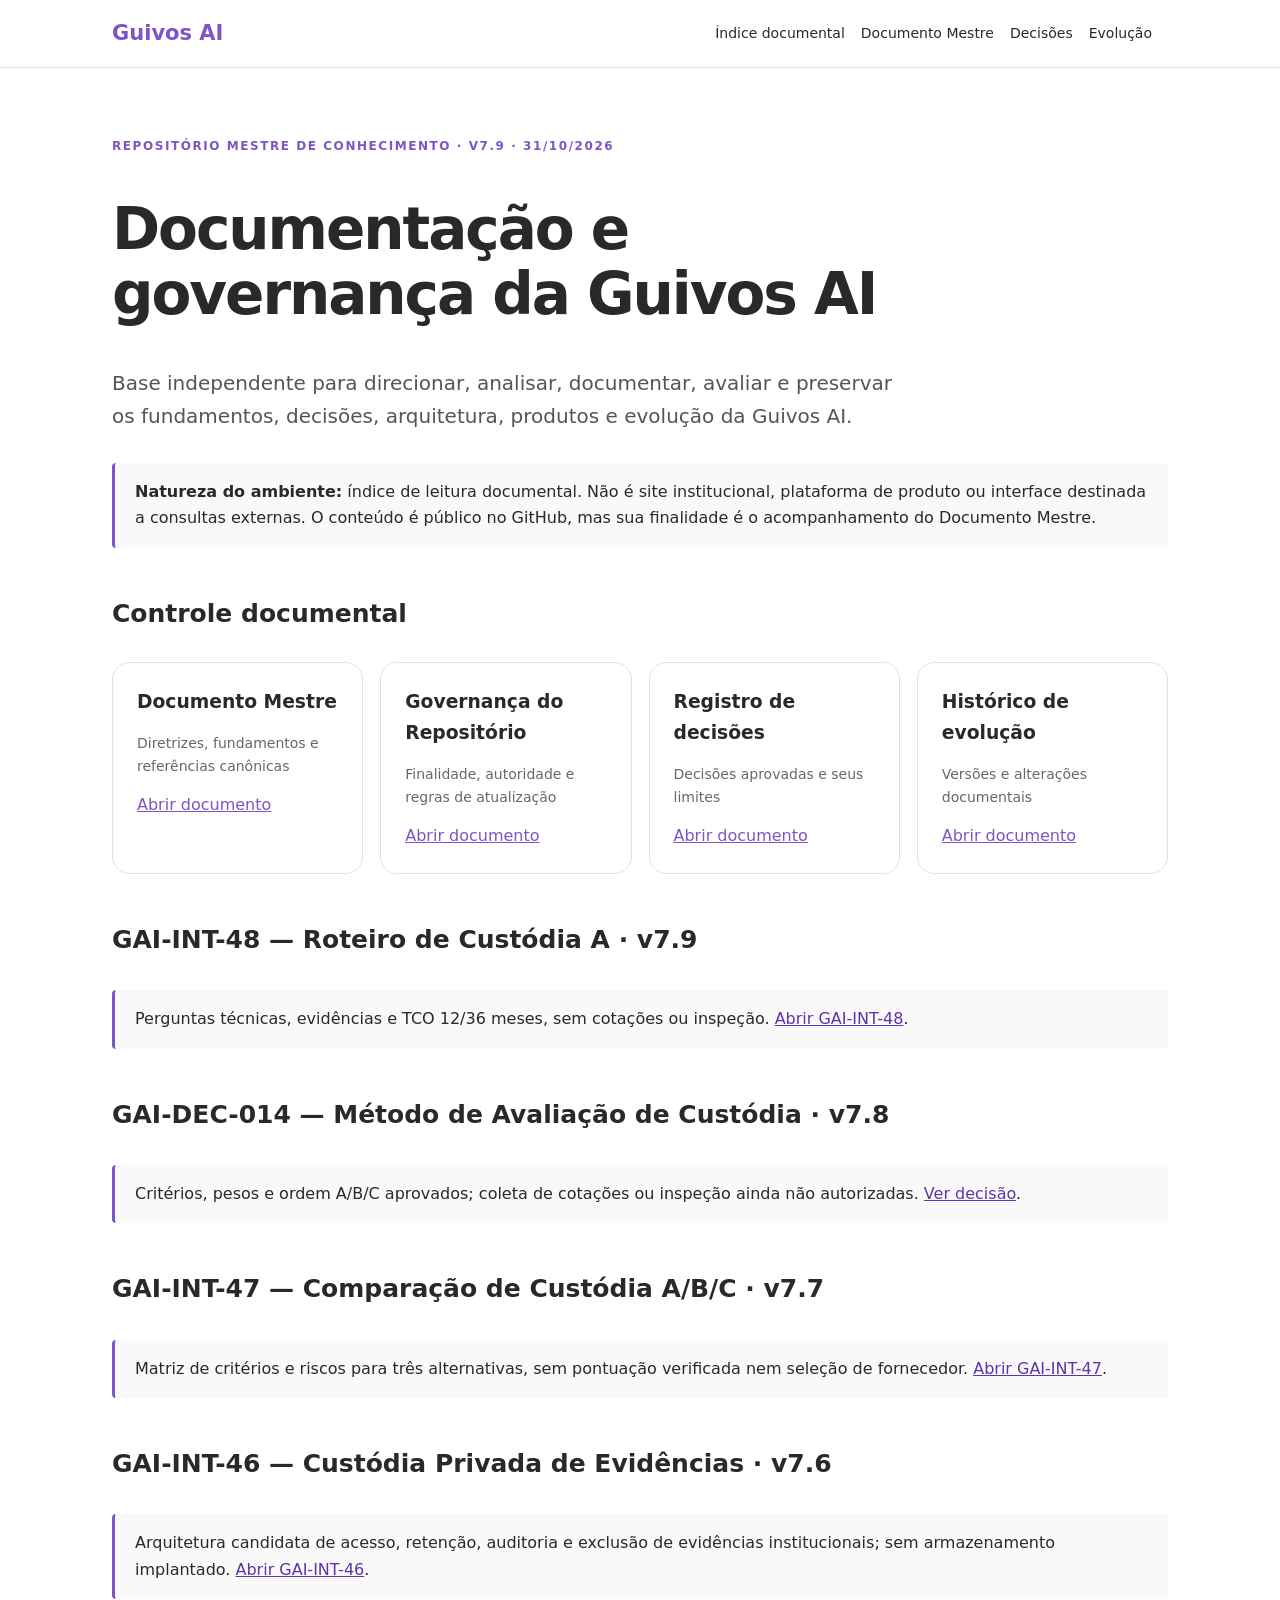
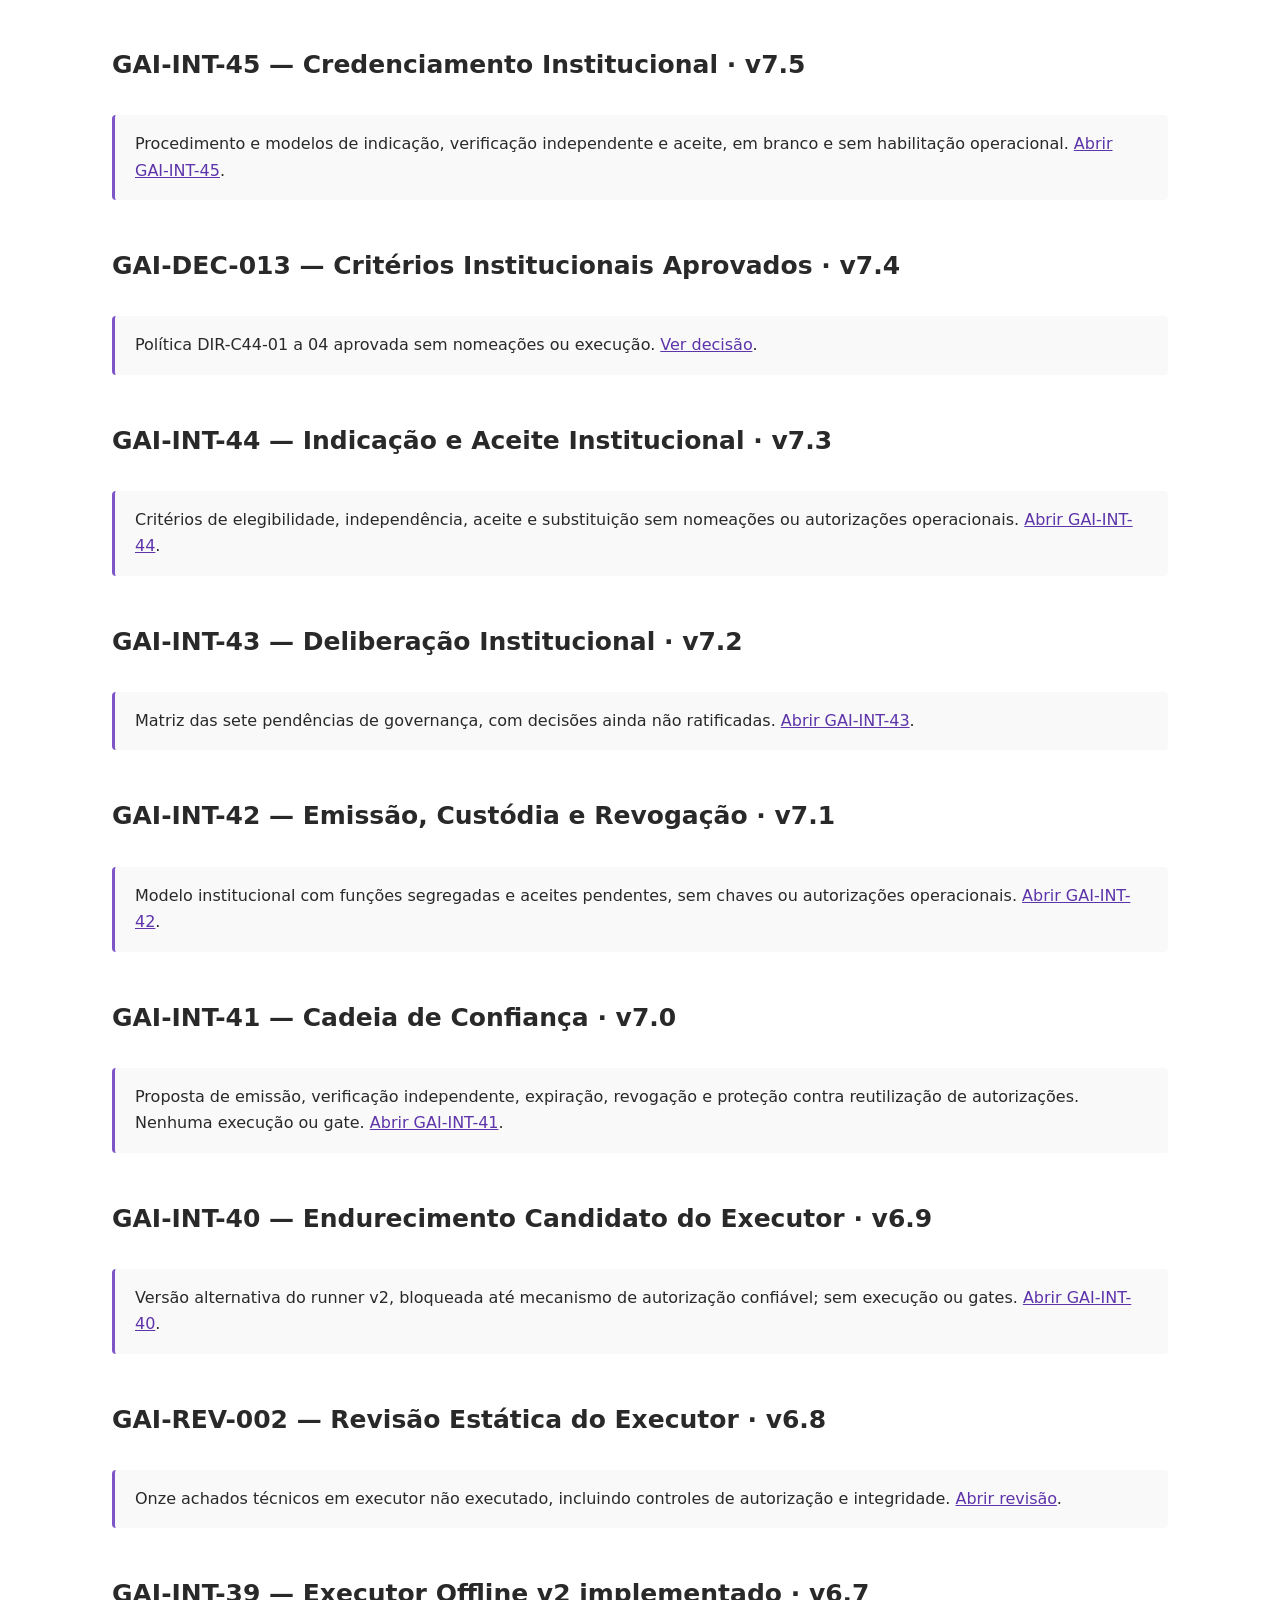
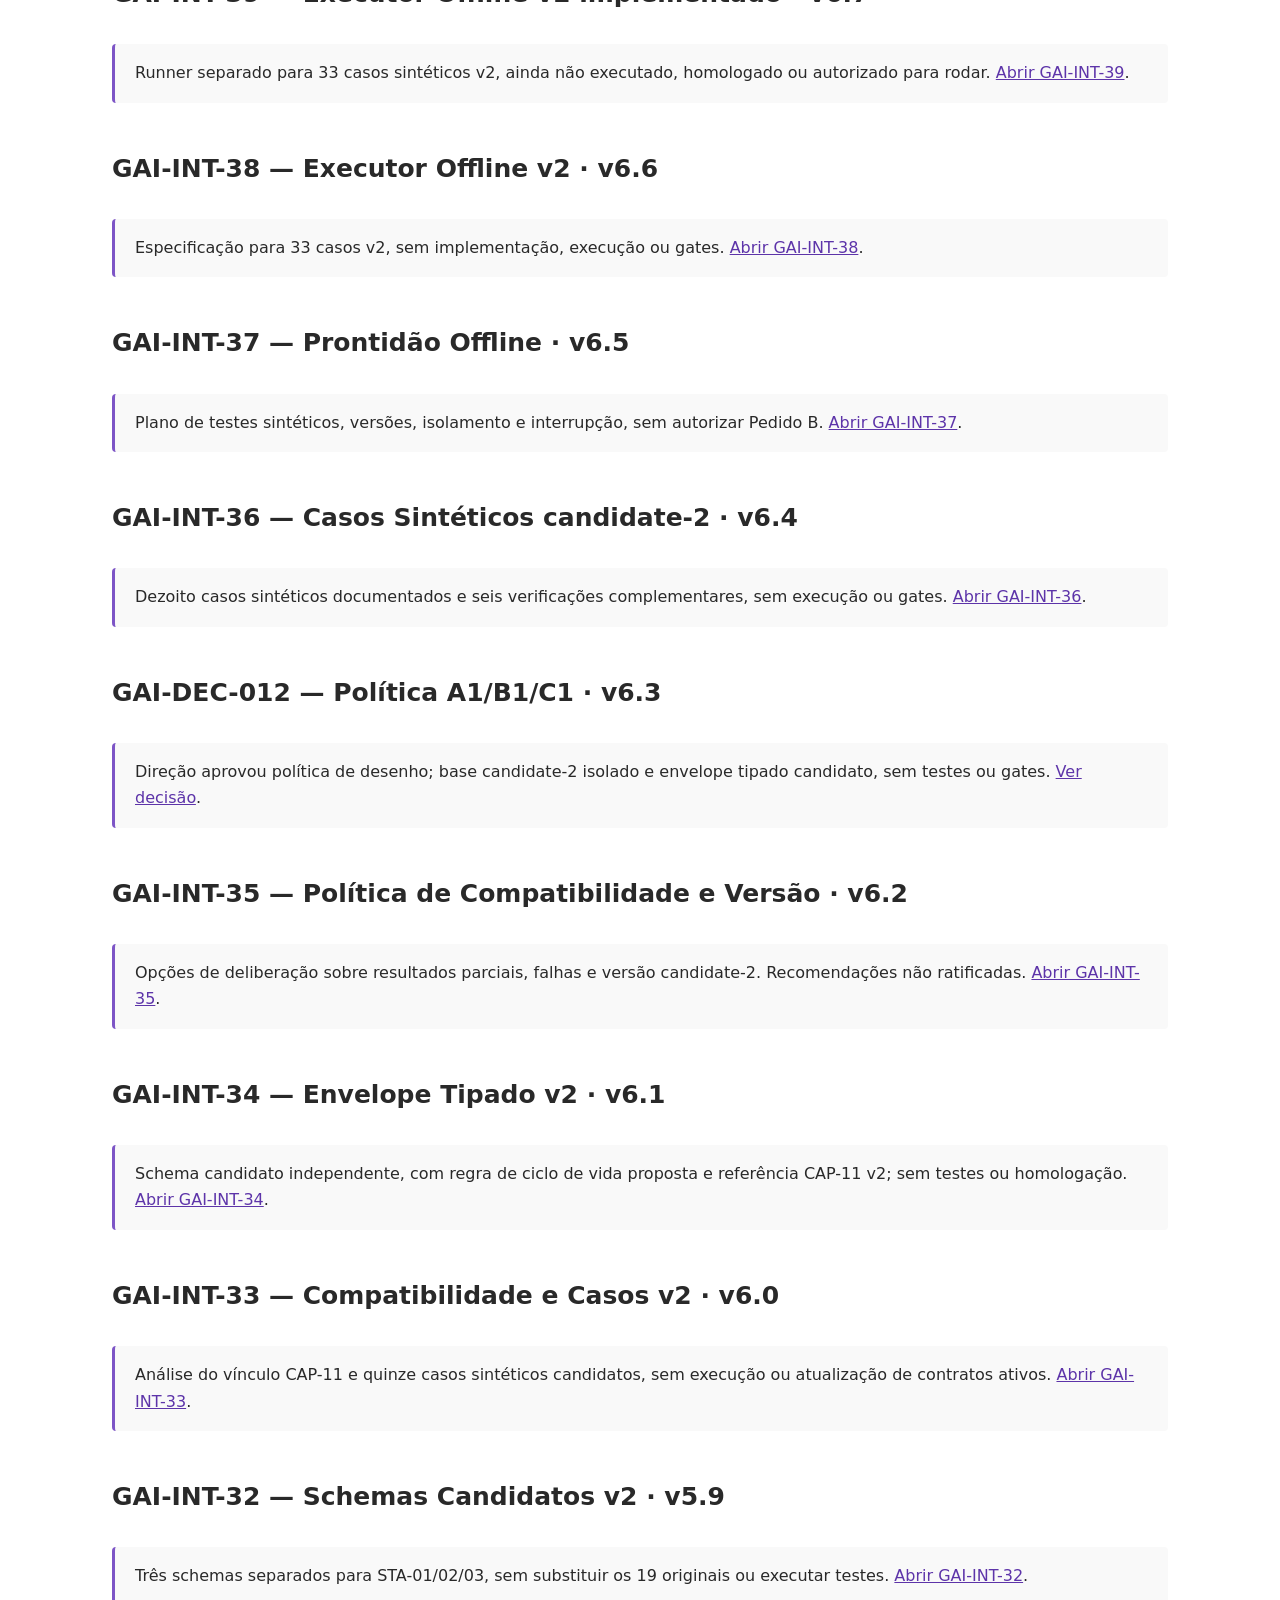
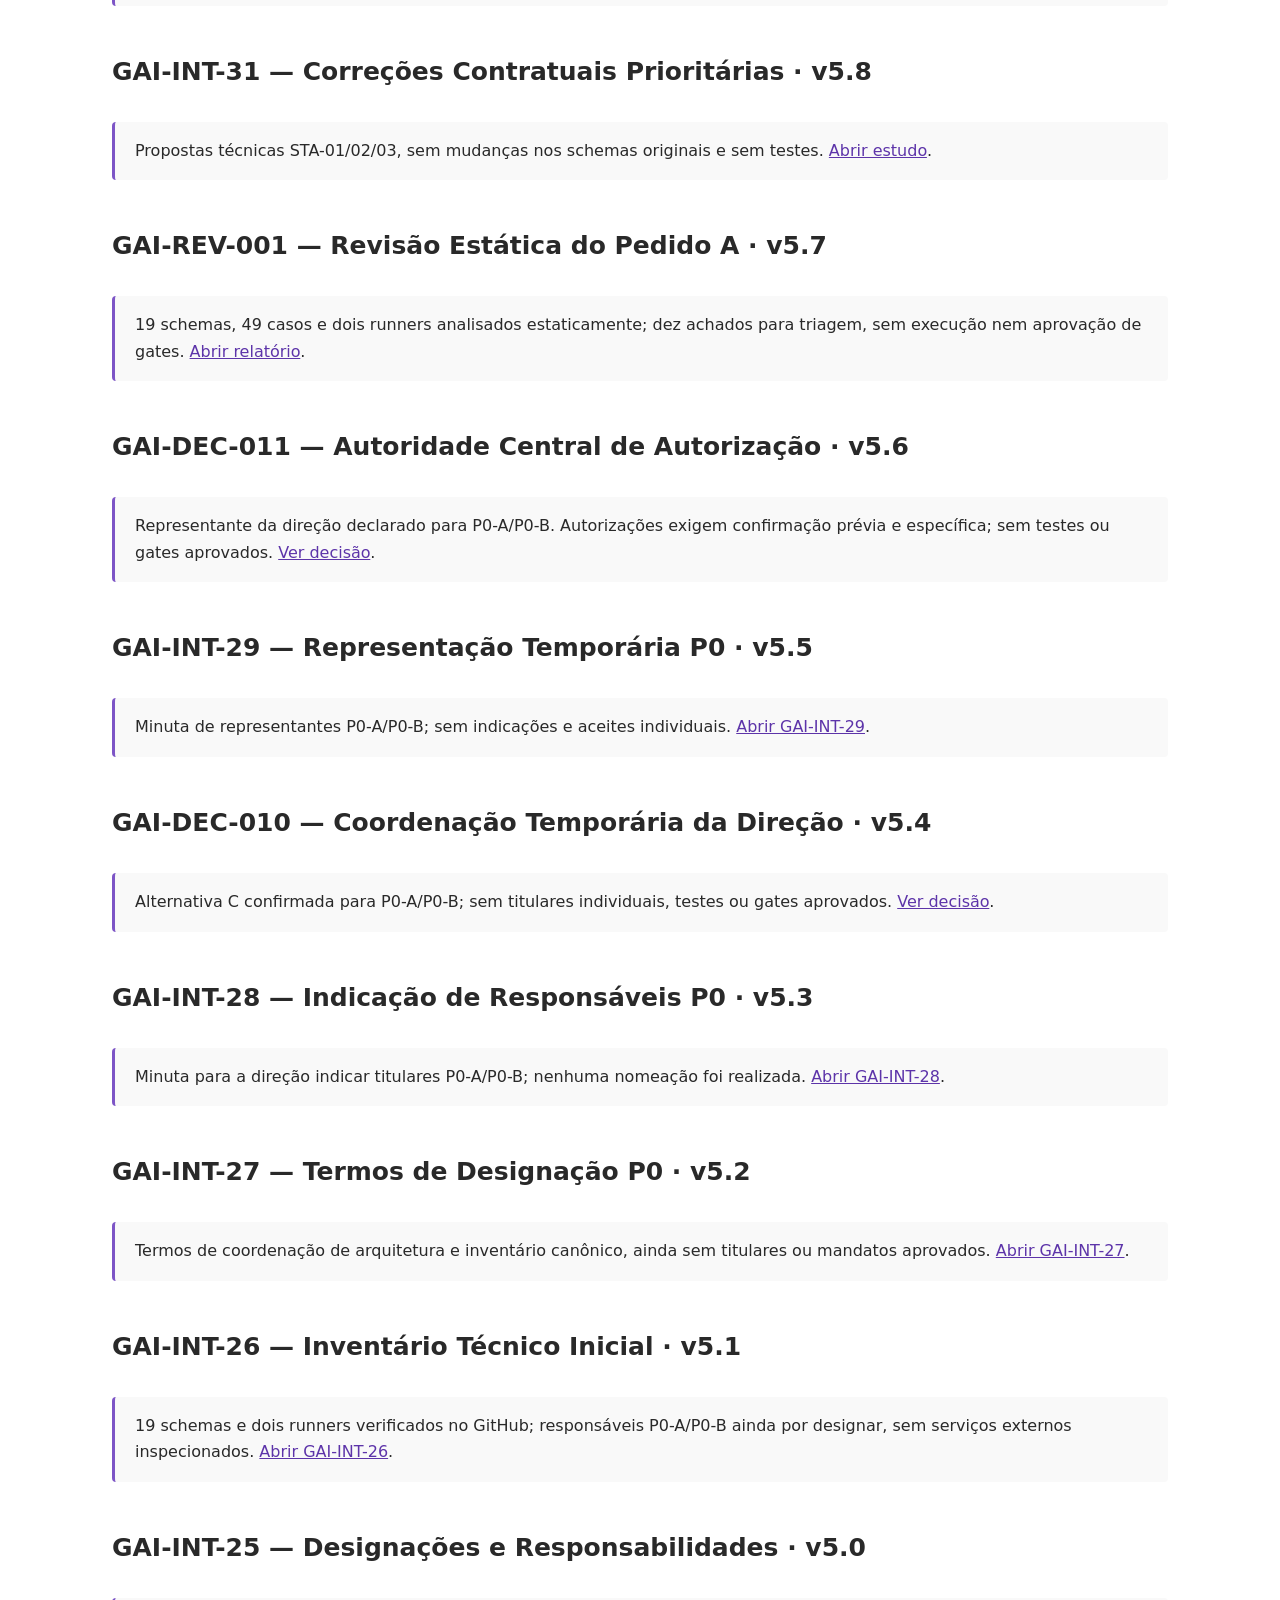
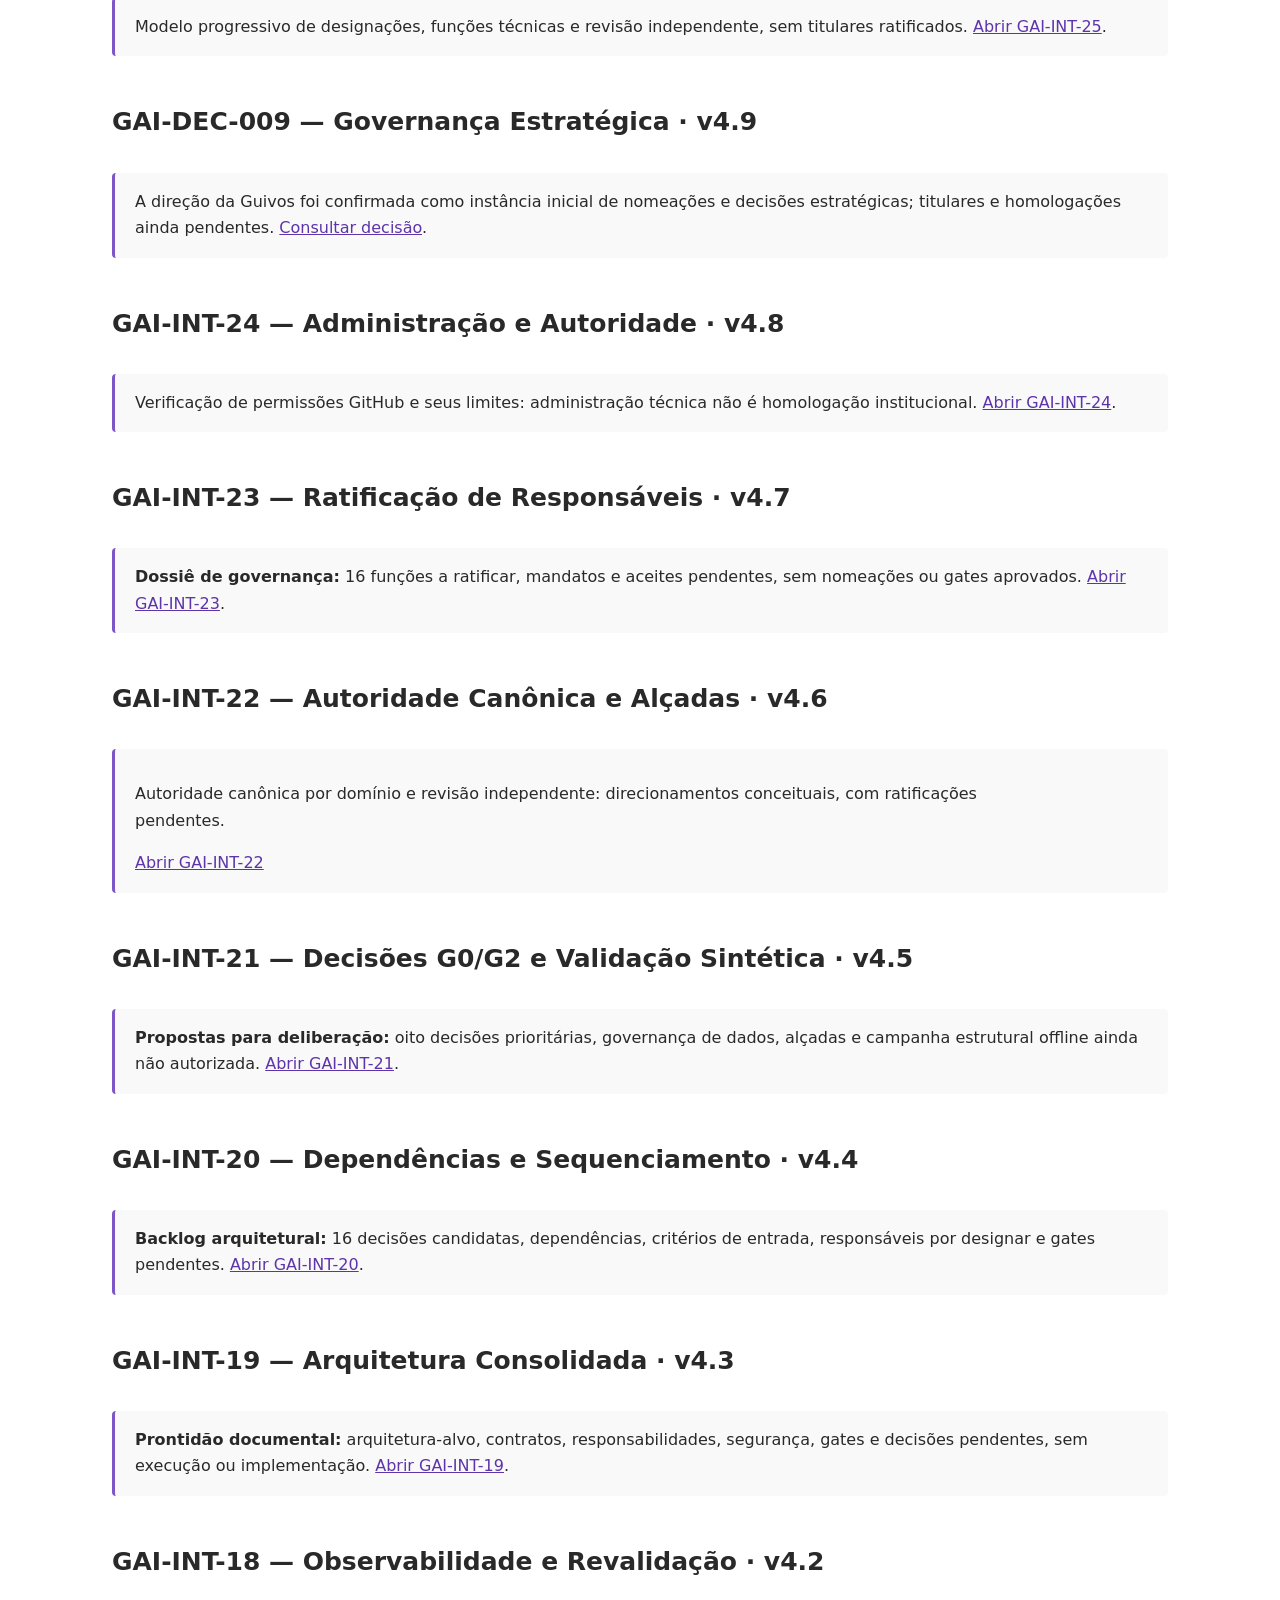
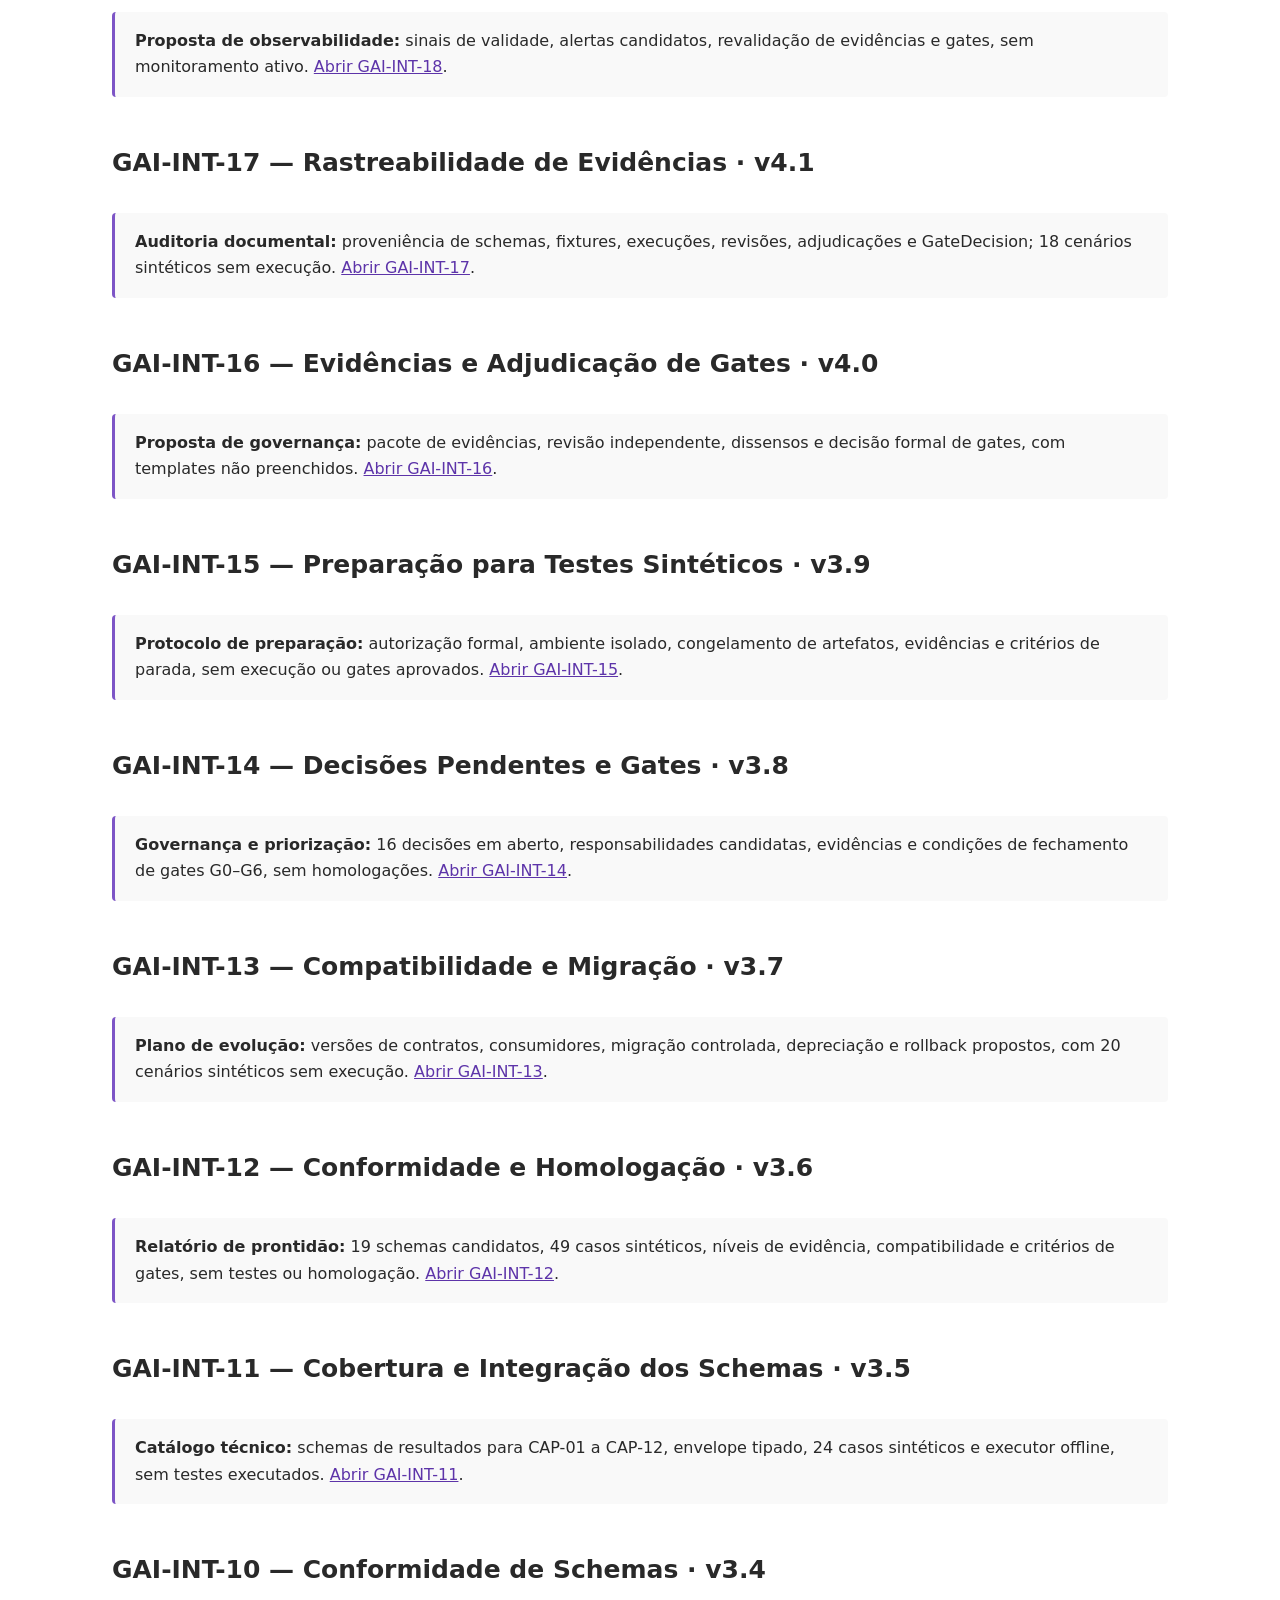
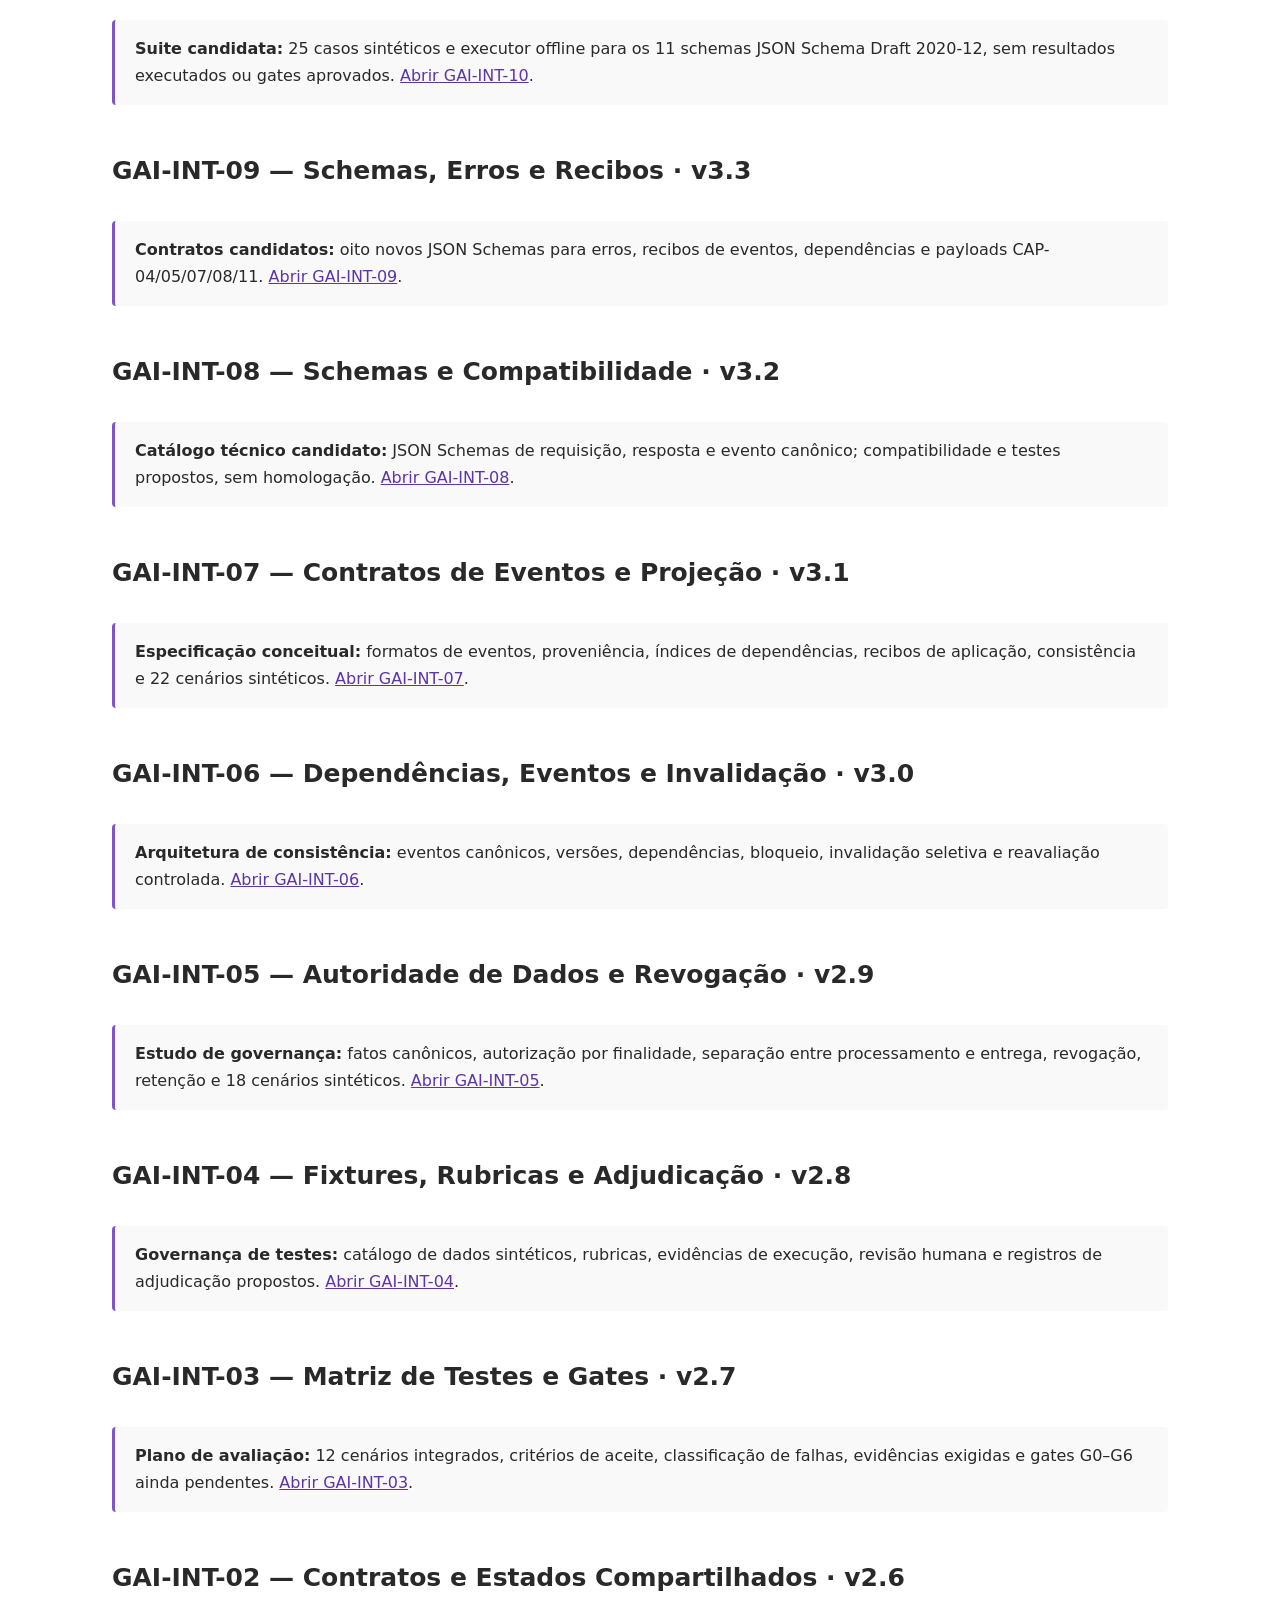
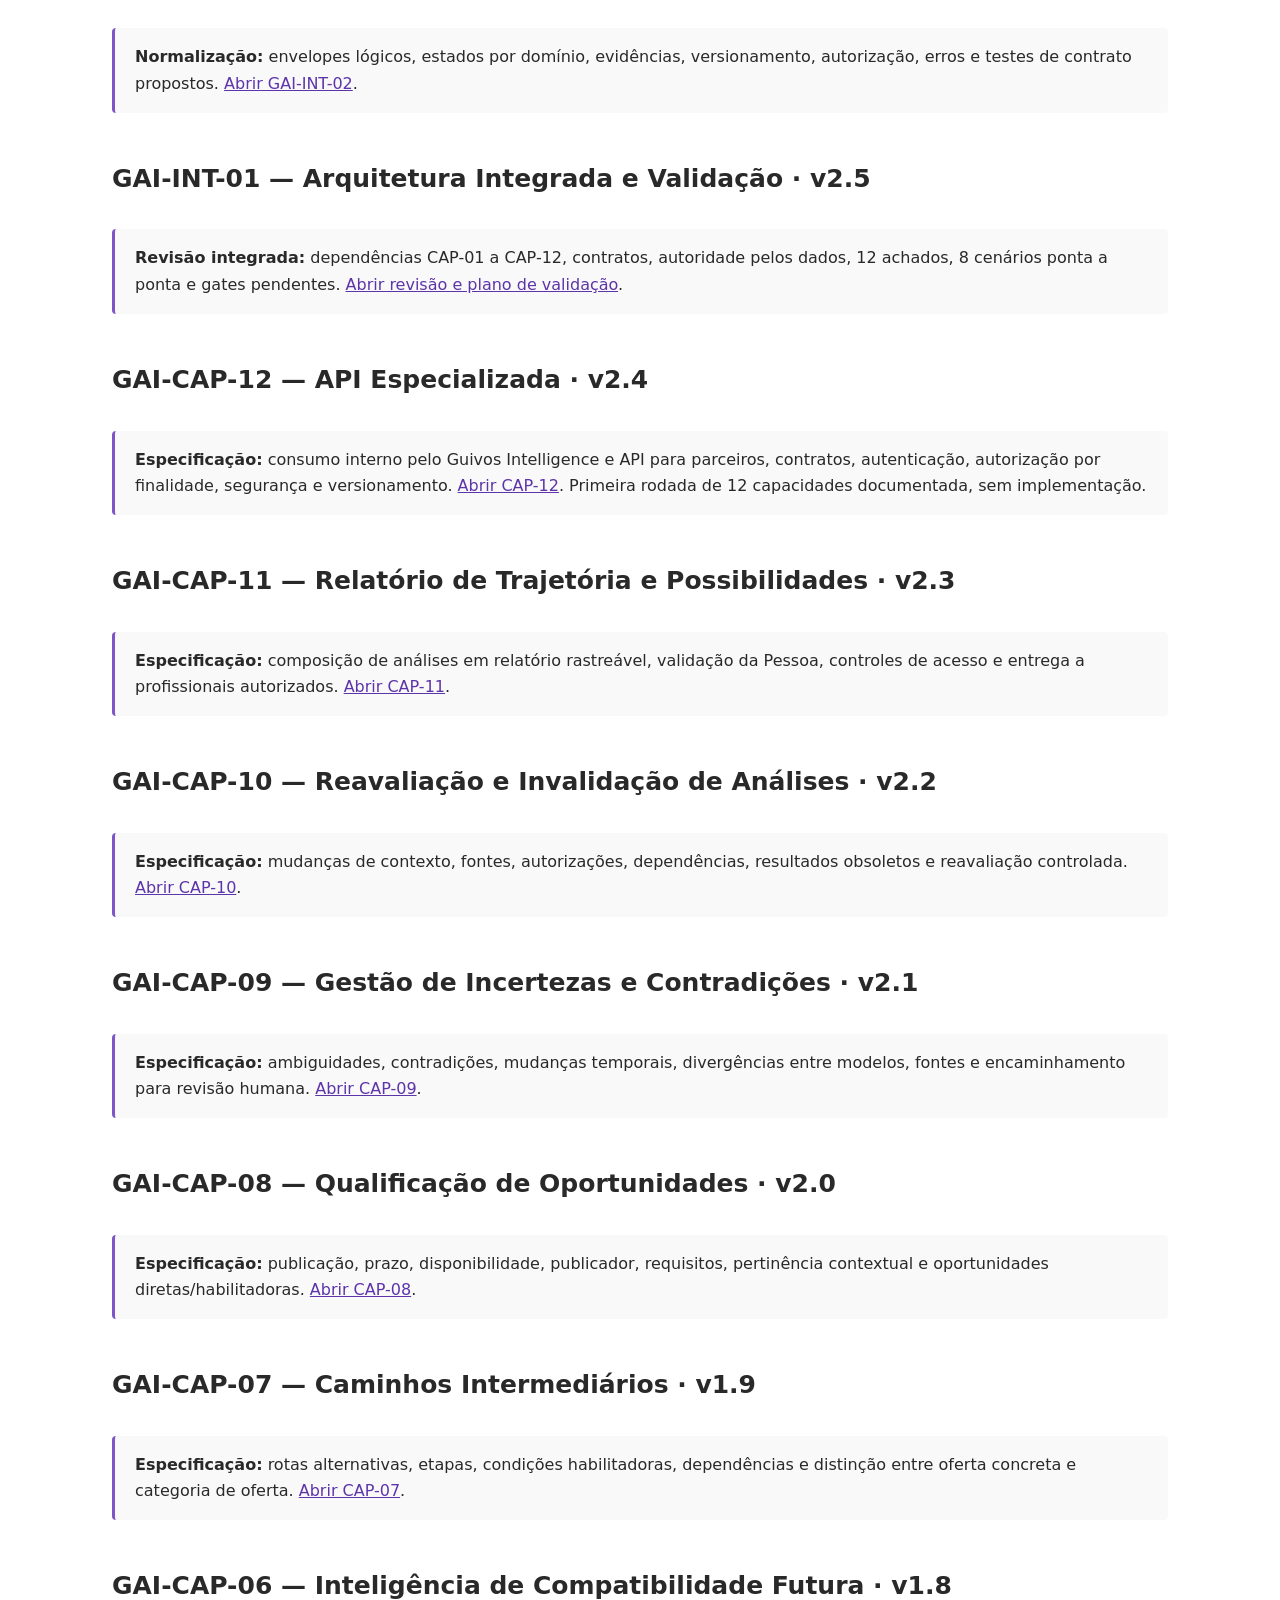
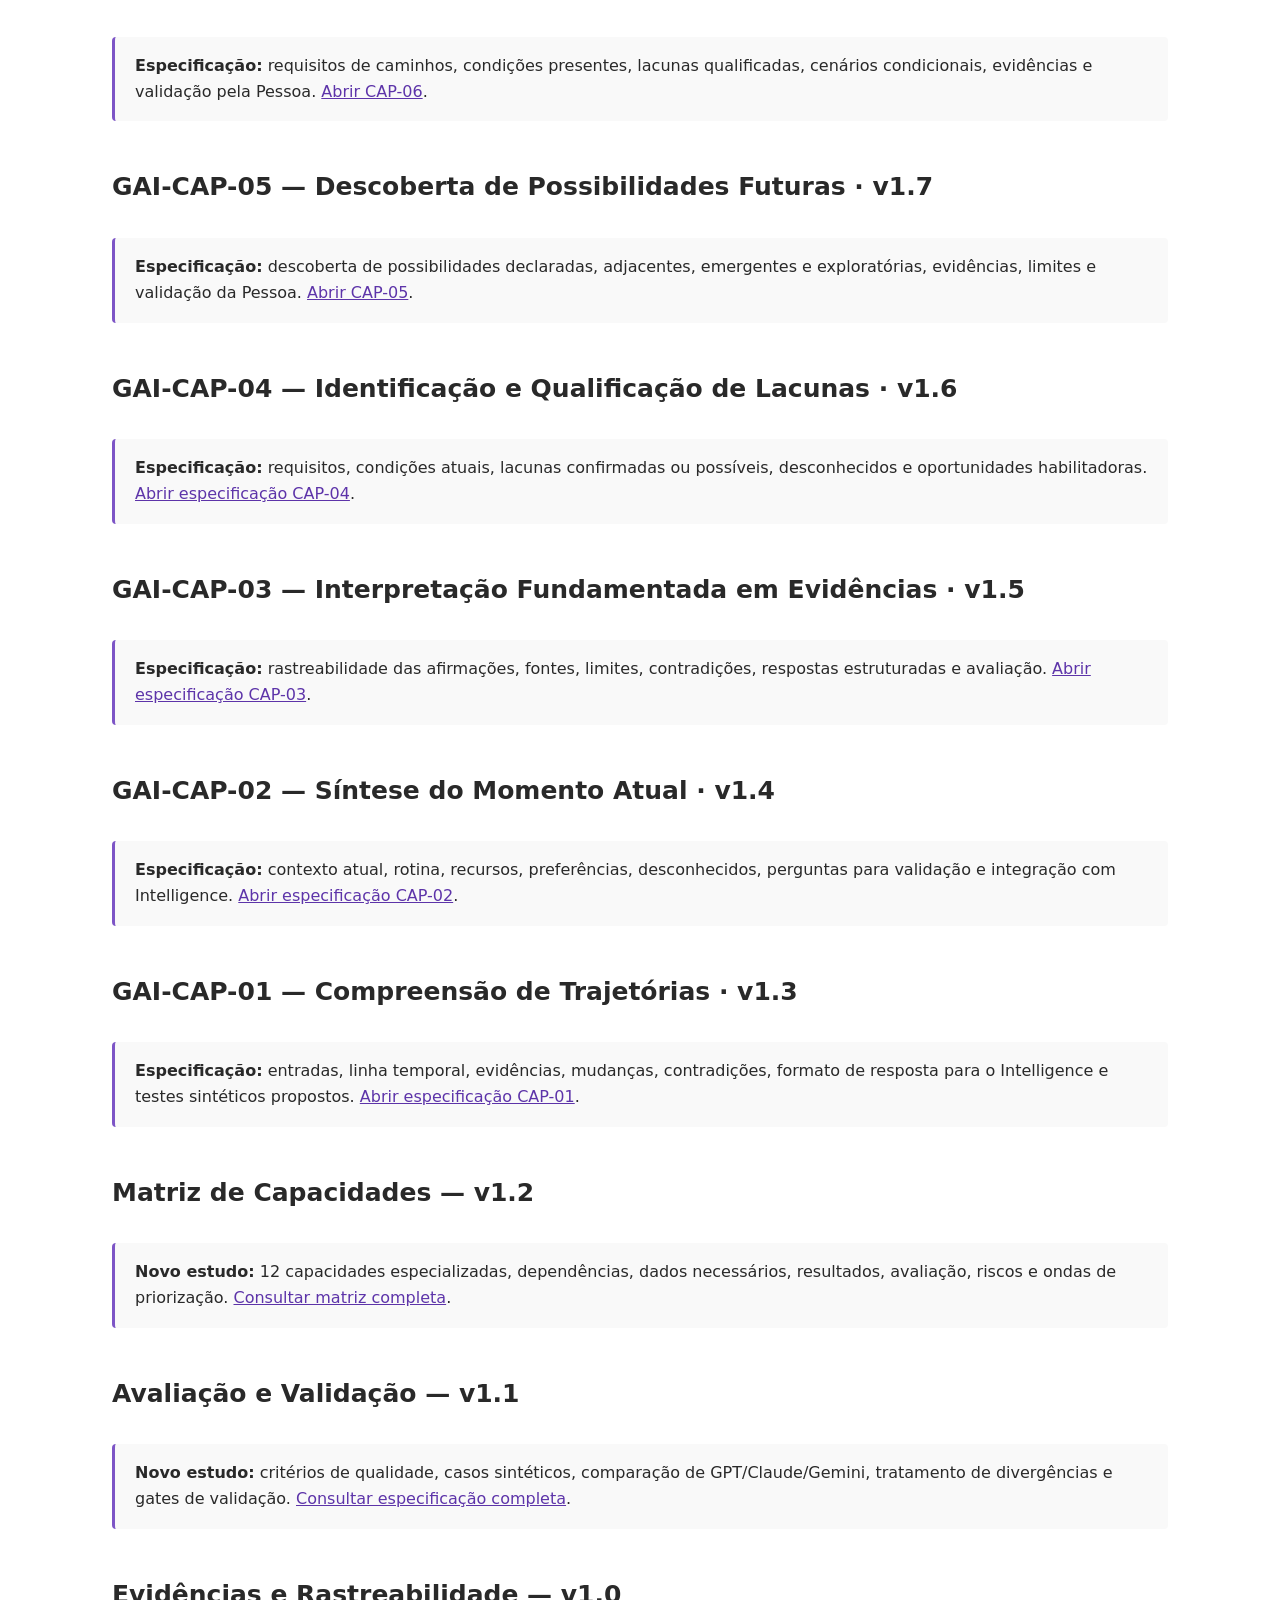
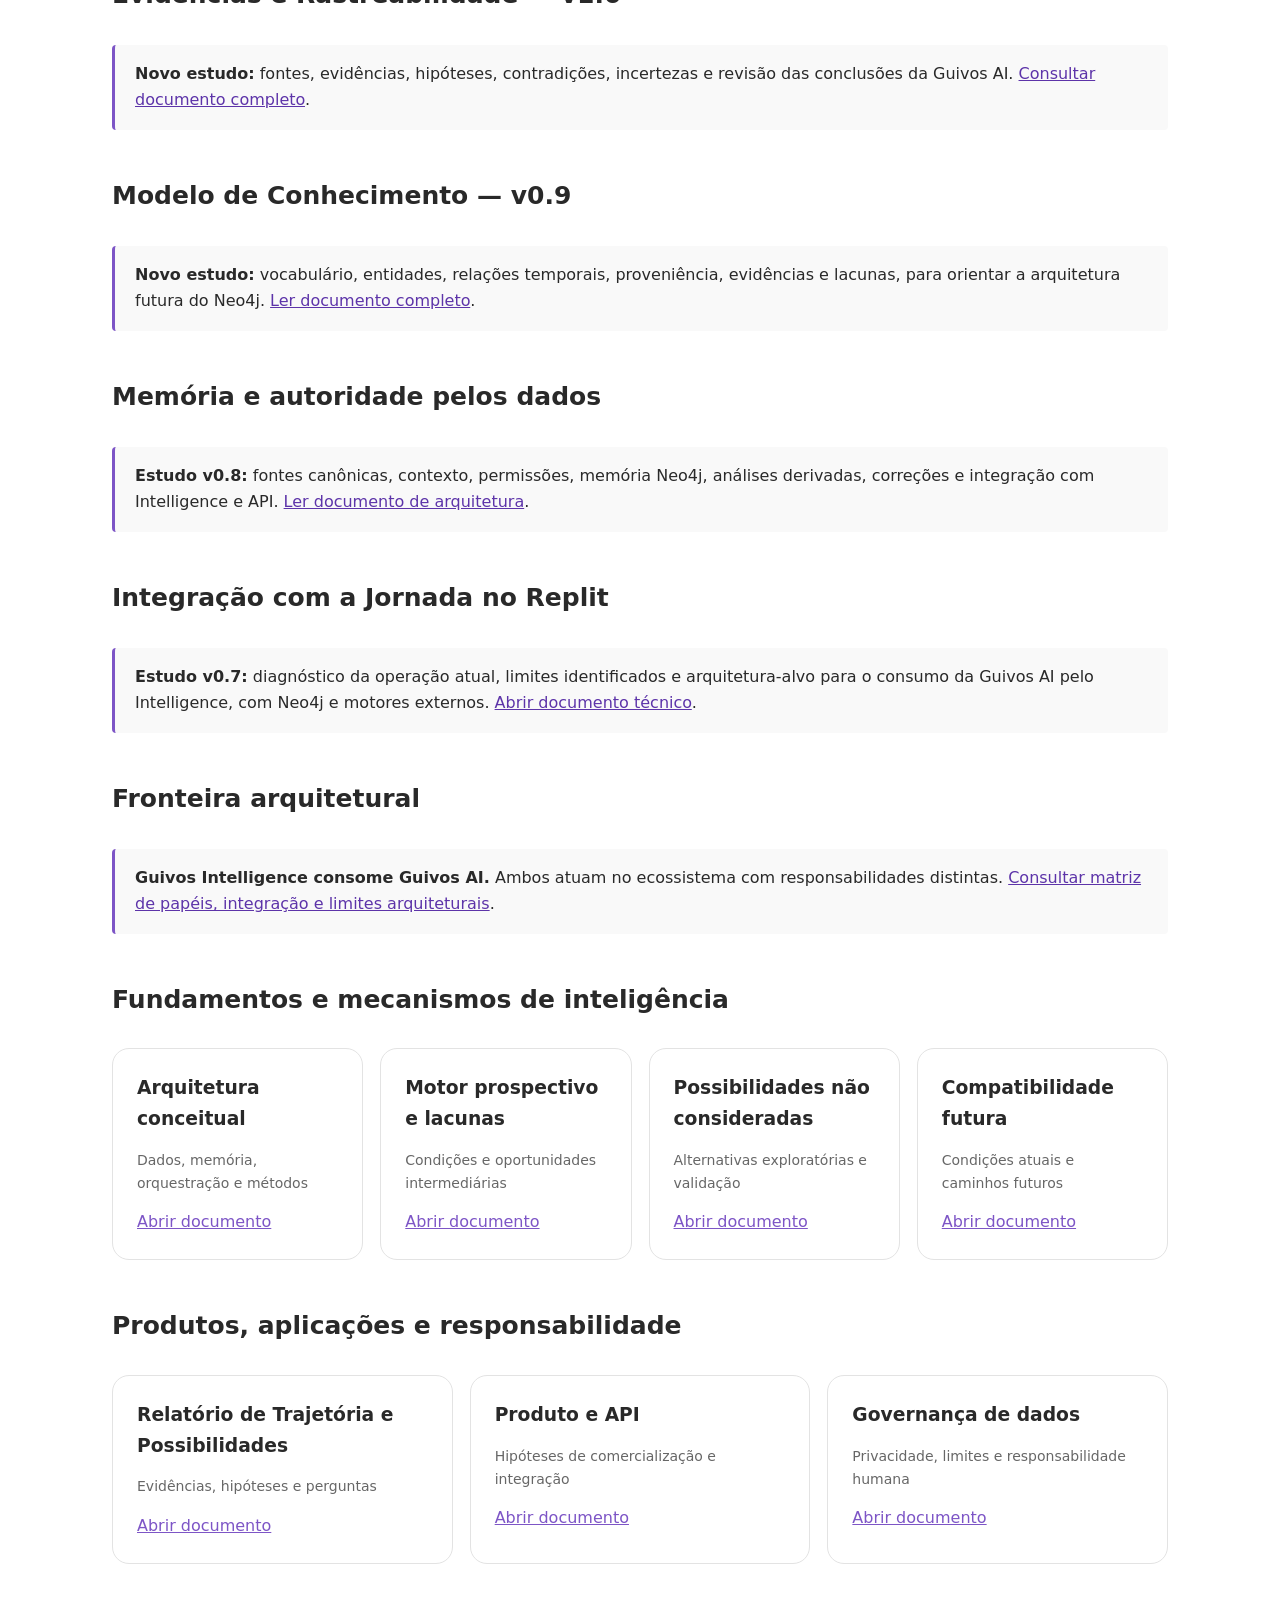
==== commit fd6a4f54: "docs: synchronize GAI-INT-48 custody A assessment v7.9" ====
--- a/index.html
+++ b/index.html
@@ -1 +1 @@
-<!doctype html><html lang="pt-BR"><head><meta charset="utf-8"><meta name="viewport" content="width=device-width,initial-scale=1"><meta name="description" content="Índice documental do Repositório Mestre de Conhecimento da Guivos AI"><title>Guivos AI — Repositório Mestre de Conhecimento</title><link rel="stylesheet" href="assets/style.css"></head><body><header><nav><strong>Guivos AI</strong><div><a href="./">Índice documental</a><a href="docs/index.md">Documento Mestre</a><a href="docs/registro-decisoes.md">Decisões</a><a href="docs/historico-evolucao.md">Evolução</a></div></nav></header><main><span class="eyebrow">Repositório mestre de conhecimento · v7.8 · 31/10/2026</span><h1>Documentação e governança da Guivos AI</h1><p class="lead">Base independente para direcionar, analisar, documentar, avaliar e preservar os fundamentos, decisões, arquitetura, produtos e evolução da Guivos AI.</p><div class="note"><strong>Natureza do ambiente:</strong> índice de leitura documental. Não é site institucional, plataforma de produto ou interface destinada a consultas externas. O conteúdo é público no GitHub, mas sua finalidade é o acompanhamento do Documento Mestre.</div><h2>Controle documental</h2><div class="grid"><article class="card"><h3>Documento Mestre</h3><p>Diretrizes, fundamentos e referências canônicas</p><a href="docs/index.md">Abrir documento</a></article><article class="card"><h3>Governança do Repositório</h3><p>Finalidade, autoridade e regras de atualização</p><a href="docs/governanca-repositorio.md">Abrir documento</a></article><article class="card"><h3>Registro de decisões</h3><p>Decisões aprovadas e seus limites</p><a href="docs/registro-decisoes.md">Abrir documento</a></article><article class="card"><h3>Histórico de evolução</h3><p>Versões e alterações documentais</p><a href="docs/historico-evolucao.md">Abrir documento</a></article></div><h2>GAI-DEC-014 — Método de Avaliação de Custódia · v7.8</h2><div class="note">Critérios, pesos e ordem A/B/C aprovados; coleta de cotações ou inspeção ainda não autorizadas. <a href="docs/decisao-metodo-avaliacao-custodia-gai-dec-014.md">Ver decisão</a>.</div><h2>GAI-INT-47 — Comparação de Custódia A/B/C · v7.7</h2><div class="note">Matriz de critérios e riscos para três alternativas, sem pontuação verificada nem seleção de fornecedor. <a href="docs/matriz-comparativa-custodia-institucional-a-b-c.md">Abrir GAI-INT-47</a>.</div><h2>GAI-INT-46 — Custódia Privada de Evidências · v7.6</h2><div class="note">Arquitetura candidata de acesso, retenção, auditoria e exclusão de evidências institucionais; sem armazenamento implantado. <a href="docs/arquitetura-custodia-privada-evidencias-institucionais-candidata.md">Abrir GAI-INT-46</a>.</div><h2>GAI-INT-45 — Credenciamento Institucional · v7.5</h2><div class="note">Procedimento e modelos de indicação, verificação independente e aceite, em branco e sem habilitação operacional. <a href="docs/procedimento-credenciamento-institucional-candidato.md">Abrir GAI-INT-45</a>.</div><h2>GAI-DEC-013 — Critérios Institucionais Aprovados · v7.4</h2><div class="note">Política DIR-C44-01 a 04 aprovada sem nomeações ou execução. <a href="docs/decisao-aprovacao-criterios-institucionais-gai-dec-013.md">Ver decisão</a>.</div><h2>GAI-INT-44 — Indicação e Aceite Institucional · v7.3</h2><div class="note">Critérios de elegibilidade, independência, aceite e substituição sem nomeações ou autorizações operacionais. <a href="docs/criterios-indicacao-aceite-responsaveis-institucionais.md">Abrir GAI-INT-44</a>.</div><h2>GAI-INT-43 — Deliberação Institucional · v7.2</h2><div class="note">Matriz das sete pendências de governança, com decisões ainda não ratificadas. <a href="docs/matriz-deliberacao-pendencias-institucionais-inst01-inst07.md">Abrir GAI-INT-43</a>.</div><h2>GAI-INT-42 — Emissão, Custódia e Revogação · v7.1</h2><div class="note">Modelo institucional com funções segregadas e aceites pendentes, sem chaves ou autorizações operacionais. <a href="docs/modelo-institucional-emissao-custodia-revogacao-autorizacoes.md">Abrir GAI-INT-42</a>.</div><h2>GAI-INT-41 — Cadeia de Confiança · v7.0</h2><div class="note">Proposta de emissão, verificação independente, expiração, revogação e proteção contra reutilização de autorizações. Nenhuma execução ou gate. <a href="docs/cadeia-confianca-autorizacoes-execucao-candidata.md">Abrir GAI-INT-41</a>.</div><h2>GAI-INT-40 — Endurecimento Candidato do Executor · v6.9</h2><div class="note">Versão alternativa do runner v2, bloqueada até mecanismo de autorização confiável; sem execução ou gates. <a href="docs/endurecimento-executor-v2-candidato-bloqueado.md">Abrir GAI-INT-40</a>.</div><h2>GAI-REV-002 — Revisão Estática do Executor · v6.8</h2><div class="note">Onze achados técnicos em executor não executado, incluindo controles de autorização e integridade. <a href="docs/revisao-estatica-executor-offline-v2-rev002.md">Abrir revisão</a>.</div><h2>GAI-INT-39 — Executor Offline v2 implementado · v6.7</h2><div class="note">Runner separado para 33 casos sintéticos v2, ainda não executado, homologado ou autorizado para rodar. <a href="docs/implementacao-executor-offline-v2-nao-executado.md">Abrir GAI-INT-39</a>.</div><h2>GAI-INT-38 — Executor Offline v2 · v6.6</h2><div class="note">Especificação para 33 casos v2, sem implementação, execução ou gates. <a href="docs/especificacao-executor-offline-33-casos-v2.md">Abrir GAI-INT-38</a>.</div><h2>GAI-INT-37 — Prontidão Offline · v6.5</h2><div class="note">Plano de testes sintéticos, versões, isolamento e interrupção, sem autorizar Pedido B. <a href="docs/pacote-prontidao-testes-offline-candidate-2.md">Abrir GAI-INT-37</a>.</div><h2>GAI-INT-36 — Casos Sintéticos candidate-2 · v6.4</h2><div class="note">Dezoito casos sintéticos documentados e seis verificações complementares, sem execução ou gates. <a href="docs/matriz-casos-protocolo-candidate-2.md">Abrir GAI-INT-36</a>.</div><h2>GAI-DEC-012 — Política A1/B1/C1 · v6.3</h2><div class="note">Direção aprovou política de desenho; base candidate-2 isolado e envelope tipado candidato, sem testes ou gates. <a href="docs/decisao-politica-envelope-v2-a1-b1-c1.md">Ver decisão</a>.</div><h2>GAI-INT-35 — Política de Compatibilidade e Versão · v6.2</h2><div class="note">Opções de deliberação sobre resultados parciais, falhas e versão candidate-2. Recomendações não ratificadas. <a href="docs/deliberacao-compatibilidade-versionamento-envelope-v2.md">Abrir GAI-INT-35</a>.</div><h2>GAI-INT-34 — Envelope Tipado v2 · v6.1</h2><div class="note">Schema candidato independente, com regra de ciclo de vida proposta e referência CAP-11 v2; sem testes ou homologação. <a href="docs/envelope-tipado-v2-politica-ciclo-vida-candidata.md">Abrir GAI-INT-34</a>.</div><h2>GAI-INT-33 — Compatibilidade e Casos v2 · v6.0</h2><div class="note">Análise do vínculo CAP-11 e quinze casos sintéticos candidatos, sem execução ou atualização de contratos ativos. <a href="docs/compatibilidade-contrato-tipado-matriz-casos-v2.md">Abrir GAI-INT-33</a>.</div><h2>GAI-INT-32 — Schemas Candidatos v2 · v5.9</h2><div class="note">Três schemas separados para STA-01/02/03, sem substituir os 19 originais ou executar testes. <a href="docs/schemas-candidatos-v2-propostas-sta01-sta02-sta03.md">Abrir GAI-INT-32</a>.</div><h2>GAI-INT-31 — Correções Contratuais Prioritárias · v5.8</h2><div class="note">Propostas técnicas STA-01/02/03, sem mudanças nos schemas originais e sem testes. <a href="docs/propostas-correcao-contratos-prioritarios-sta01-sta02-sta03.md">Abrir estudo</a>.</div><h2>GAI-REV-001 — Revisão Estática do Pedido A · v5.7</h2><div class="note">19 schemas, 49 casos e dois runners analisados estaticamente; dez achados para triagem, sem execução nem aprovação de gates. <a href="docs/relatorio-revisao-estatica-autorizada-pedido-a.md">Abrir relatório</a>.</div><h2>GAI-DEC-011 — Autoridade Central de Autorização · v5.6</h2><div class="note">Representante da direção declarado para P0-A/P0-B. Autorizações exigem confirmação prévia e específica; sem testes ou gates aprovados. <a href="docs/decisao-representante-direcao-autoridade-central-autorizacao.md">Ver decisão</a>.</div><h2>GAI-INT-29 — Representação Temporária P0 · v5.5</h2><div class="note">Minuta de representantes P0-A/P0-B; sem indicações e aceites individuais. <a href="docs/encaminhamento-representante-temporario-p0.md">Abrir GAI-INT-29</a>.</div><h2>GAI-DEC-010 — Coordenação Temporária da Direção · v5.4</h2><div class="note">Alternativa C confirmada para P0-A/P0-B; sem titulares individuais, testes ou gates aprovados. <a href="docs/decisao-coordenacao-temporaria-direcao-p0-a-p0-b.md">Ver decisão</a>.</div><h2>GAI-INT-28 — Indicação de Responsáveis P0 · v5.3</h2><div class="note">Minuta para a direção indicar titulares P0-A/P0-B; nenhuma nomeação foi realizada. <a href="docs/minuta-executiva-indicacao-p0-a-p0-b.md">Abrir GAI-INT-28</a>.</div><h2>GAI-INT-27 — Termos de Designação P0 · v5.2</h2><div class="note">Termos de coordenação de arquitetura e inventário canônico, ainda sem titulares ou mandatos aprovados. <a href="docs/termos-designacao-coordenacao-arquitetura-inventario-canonico.md">Abrir GAI-INT-27</a>.</div><h2>GAI-INT-26 — Inventário Técnico Inicial · v5.1</h2><div class="note">19 schemas e dois runners verificados no GitHub; responsáveis P0-A/P0-B ainda por designar, sem serviços externos inspecionados. <a href="docs/inventario-tecnico-inicial-designacoes-p0.md">Abrir GAI-INT-26</a>.</div><h2>GAI-INT-25 — Designações e Responsabilidades · v5.0</h2><div class="note">Modelo progressivo de designações, funções técnicas e revisão independente, sem titulares ratificados. <a href="docs/modelo-inicial-designacoes-segregacao-responsabilidades.md">Abrir GAI-INT-25</a>.</div><h2>GAI-DEC-009 — Governança Estratégica · v4.9</h2><div class="note">A direção da Guivos foi confirmada como instância inicial de nomeações e decisões estratégicas; titulares e homologações ainda pendentes. <a href="docs/decisao-instancia-governanca-direcao-guivos.md">Consultar decisão</a>.</div><h2>GAI-INT-24 — Administração e Autoridade · v4.8</h2><div class="note">Verificação de permissões GitHub e seus limites: administração técnica não é homologação institucional. <a href="docs/verificacao-administracao-repositorio-limites-autoridade.md">Abrir GAI-INT-24</a>.</div><h2>GAI-INT-23 — Ratificação de Responsáveis · v4.7</h2><div class="note"><strong>Dossiê de governança:</strong> 16 funções a ratificar, mandatos e aceites pendentes, sem nomeações ou gates aprovados. <a href="docs/dossie-ratificacao-responsaveis-autoridade-alcadas.md">Abrir GAI-INT-23</a>.</div><h2>GAI-INT-22 — Autoridade Canônica e Alçadas · v4.6</h2><div class="note"><p>Autoridade canônica por domínio e revisão independente: direcionamentos conceituais, com ratificações pendentes.</p><a href="docs/encaminhamento-decisoes-autoridade-canonica-alcadas-g0-g2.md">Abrir GAI-INT-22</a></div><h2>GAI-INT-21 — Decisões G0/G2 e Validação Sintética · v4.5</h2><div class="note"><strong>Propostas para deliberação:</strong> oito decisões prioritárias, governança de dados, alçadas e campanha estrutural offline ainda não autorizada. <a href="docs/pacote-decisoes-g0-g2-autorizacao-validacao-estrutural.md">Abrir GAI-INT-21</a>.</div><h2>GAI-INT-20 — Dependências e Sequenciamento · v4.4</h2><div class="note"><strong>Backlog arquitetural:</strong> 16 decisões candidatas, dependências, critérios de entrada, responsáveis por designar e gates pendentes. <a href="docs/matriz-dependencias-sequenciamento-entrada-implementacao.md">Abrir GAI-INT-20</a>.</div><h2>GAI-INT-19 — Arquitetura Consolidada · v4.3</h2><div class="note"><strong>Prontidão documental:</strong> arquitetura-alvo, contratos, responsabilidades, segurança, gates e decisões pendentes, sem execução ou implementação. <a href="docs/consolidacao-arquitetura-prontidao-implementacao.md">Abrir GAI-INT-19</a>.</div><h2>GAI-INT-18 — Observabilidade e Revalidação · v4.2</h2><div class="note"><strong>Proposta de observabilidade:</strong> sinais de validade, alertas candidatos, revalidação de evidências e gates, sem monitoramento ativo. <a href="docs/modelo-observabilidade-gates-alertas-revalidacao.md">Abrir GAI-INT-18</a>.</div><h2>GAI-INT-17 — Rastreabilidade de Evidências · v4.1</h2><div class="note"><strong>Auditoria documental:</strong> proveniência de schemas, fixtures, execuções, revisões, adjudicações e GateDecision; 18 cenários sintéticos sem execução. <a href="docs/modelo-rastreabilidade-auditoria-proveniencia-gates.md">Abrir GAI-INT-17</a>.</div><h2>GAI-INT-16 — Evidências e Adjudicação de Gates · v4.0</h2><div class="note"><strong>Proposta de governança:</strong> pacote de evidências, revisão independente, dissensos e decisão formal de gates, com templates não preenchidos. <a href="docs/pacote-evidencias-revisao-independente-adjudicacao-gates.md">Abrir GAI-INT-16</a>.</div><h2>GAI-INT-15 — Preparação para Testes Sintéticos · v3.9</h2><div class="note"><strong>Protocolo de preparação:</strong> autorização formal, ambiente isolado, congelamento de artefatos, evidências e critérios de parada, sem execução ou gates aprovados. <a href="docs/preparacao-execucao-sintetica-controlada-evidencias-gate.md">Abrir GAI-INT-15</a>.</div><h2>GAI-INT-14 — Decisões Pendentes e Gates · v3.8</h2><div class="note"><strong>Governança e priorização:</strong> 16 decisões em aberto, responsabilidades candidatas, evidências e condições de fechamento de gates G0–G6, sem homologações. <a href="docs/registro-decisoes-pendentes-plano-fechamento-gates.md">Abrir GAI-INT-14</a>.</div><h2>GAI-INT-13 — Compatibilidade e Migração · v3.7</h2><div class="note"><strong>Plano de evolução:</strong> versões de contratos, consumidores, migração controlada, depreciação e rollback propostos, com 20 cenários sintéticos sem execução. <a href="docs/plano-compatibilidade-migracao-evolucao-contratos.md">Abrir GAI-INT-13</a>.</div><h2>GAI-INT-12 — Conformidade e Homologação · v3.6</h2><div class="note"><strong>Relatório de prontidão:</strong> 19 schemas candidatos, 49 casos sintéticos, níveis de evidência, compatibilidade e critérios de gates, sem testes ou homologação. <a href="docs/relatorio-conformidade-estrategia-homologacao-contratual.md">Abrir GAI-INT-12</a>.</div><h2>GAI-INT-11 — Cobertura e Integração dos Schemas · v3.5</h2><div class="note"><strong>Catálogo técnico:</strong> schemas de resultados para CAP-01 a CAP-12, envelope tipado, 24 casos sintéticos e executor offline, sem testes executados. <a href="docs/cobertura-contratos-especializados-integracao-schemas.md">Abrir GAI-INT-11</a>.</div><h2>GAI-INT-10 — Conformidade de Schemas · v3.4</h2><div class="note"><strong>Suite candidata:</strong> 25 casos sintéticos e executor offline para os 11 schemas JSON Schema Draft 2020-12, sem resultados executados ou gates aprovados. <a href="docs/conformidade-schemas-casos-contrato-compatibilidade.md">Abrir GAI-INT-10</a>.</div><h2>GAI-INT-09 — Schemas, Erros e Recibos · v3.3</h2><div class="note"><strong>Contratos candidatos:</strong> oito novos JSON Schemas para erros, recibos de eventos, dependências e payloads CAP-04/05/07/08/11. <a href="docs/schemas-especializados-erros-recibos-eventos.md">Abrir GAI-INT-09</a>.</div><h2>GAI-INT-08 — Schemas e Compatibilidade · v3.2</h2><div class="note"><strong>Catálogo técnico candidato:</strong> JSON Schemas de requisição, resposta e evento canônico; compatibilidade e testes propostos, sem homologação. <a href="docs/catalogo-formal-schemas-compatibilidade-servicos.md">Abrir GAI-INT-08</a>.</div><h2>GAI-INT-07 — Contratos de Eventos e Projeção · v3.1</h2><div class="note"><strong>Especificação conceitual:</strong> formatos de eventos, proveniência, índices de dependências, recibos de aplicação, consistência e 22 cenários sintéticos. <a href="docs/contratos-eventos-projecao-dependencias.md">Abrir GAI-INT-07</a>.</div><h2>GAI-INT-06 — Dependências, Eventos e Invalidação · v3.0</h2><div class="note"><strong>Arquitetura de consistência:</strong> eventos canônicos, versões, dependências, bloqueio, invalidação seletiva e reavaliação controlada. <a href="docs/modelo-dependencias-eventos-propagacao-invalidacao.md">Abrir GAI-INT-06</a>.</div><h2>GAI-INT-05 — Autoridade de Dados e Revogação · v2.9</h2><div class="note"><strong>Estudo de governança:</strong> fatos canônicos, autorização por finalidade, separação entre processamento e entrega, revogação, retenção e 18 cenários sintéticos. <a href="docs/autoridade-dados-consentimentos-revogacao.md">Abrir GAI-INT-05</a>.</div><h2>GAI-INT-04 — Fixtures, Rubricas e Adjudicação · v2.8</h2><div class="note"><strong>Governança de testes:</strong> catálogo de dados sintéticos, rubricas, evidências de execução, revisão humana e registros de adjudicação propostos. <a href="docs/catalogo-fixtures-rubricas-adjudicacao.md">Abrir GAI-INT-04</a>.</div><h2>GAI-INT-03 — Matriz de Testes e Gates · v2.7</h2><div class="note"><strong>Plano de avaliação:</strong> 12 cenários integrados, critérios de aceite, classificação de falhas, evidências exigidas e gates G0–G6 ainda pendentes. <a href="docs/matriz-testes-integrados-criterios-aceite-gates.md">Abrir GAI-INT-03</a>.</div><h2>GAI-INT-02 — Contratos e Estados Compartilhados · v2.6</h2><div class="note"><strong>Normalização:</strong> envelopes lógicos, estados por domínio, evidências, versionamento, autorização, erros e testes de contrato propostos. <a href="docs/normalizacao-contratos-estados-compartilhados.md">Abrir GAI-INT-02</a>.</div><h2>GAI-INT-01 — Arquitetura Integrada e Validação · v2.5</h2><div class="note"><strong>Revisão integrada:</strong> dependências CAP-01 a CAP-12, contratos, autoridade pelos dados, 12 achados, 8 cenários ponta a ponta e gates pendentes. <a href="docs/arquitetura-integrada-plano-validacao.md">Abrir revisão e plano de validação</a>.</div><h2>GAI-CAP-12 — API Especializada · v2.4</h2><div class="note"><strong>Especificação:</strong> consumo interno pelo Guivos Intelligence e API para parceiros, contratos, autenticação, autorização por finalidade, segurança e versionamento. <a href="docs/cap-12-api-especializada-guivos-ai.md">Abrir CAP-12</a>. Primeira rodada de 12 capacidades documentada, sem implementação.</div><h2>GAI-CAP-11 — Relatório de Trajetória e Possibilidades · v2.3</h2><div class="note"><strong>Especificação:</strong> composição de análises em relatório rastreável, validação da Pessoa, controles de acesso e entrega a profissionais autorizados. <a href="docs/cap-11-relatorio-trajetoria-possibilidades.md">Abrir CAP-11</a>.</div><h2>GAI-CAP-10 — Reavaliação e Invalidação de Análises · v2.2</h2><div class="note"><strong>Especificação:</strong> mudanças de contexto, fontes, autorizações, dependências, resultados obsoletos e reavaliação controlada. <a href="docs/cap-10-reavaliacao-invalidacao-analises.md">Abrir CAP-10</a>.</div><h2>GAI-CAP-09 — Gestão de Incertezas e Contradições · v2.1</h2><div class="note"><strong>Especificação:</strong> ambiguidades, contradições, mudanças temporais, divergências entre modelos, fontes e encaminhamento para revisão humana. <a href="docs/cap-09-gestao-incertezas-contradicoes.md">Abrir CAP-09</a>.</div><h2>GAI-CAP-08 — Qualificação de Oportunidades · v2.0</h2><div class="note"><strong>Especificação:</strong> publicação, prazo, disponibilidade, publicador, requisitos, pertinência contextual e oportunidades diretas/habilitadoras. <a href="docs/cap-08-qualificacao-oportunidades.md">Abrir CAP-08</a>.</div><h2>GAI-CAP-07 — Caminhos Intermediários · v1.9</h2><div class="note"><strong>Especificação:</strong> rotas alternativas, etapas, condições habilitadoras, dependências e distinção entre oferta concreta e categoria de oferta. <a href="docs/cap-07-caminhos-intermediarios.md">Abrir CAP-07</a>.</div><h2>GAI-CAP-06 — Inteligência de Compatibilidade Futura · v1.8</h2><div class="note"><strong>Especificação:</strong> requisitos de caminhos, condições presentes, lacunas qualificadas, cenários condicionais, evidências e validação pela Pessoa. <a href="docs/cap-06-inteligencia-compatibilidade-futura.md">Abrir CAP-06</a>.</div><h2>GAI-CAP-05 — Descoberta de Possibilidades Futuras · v1.7</h2><div class="note"><strong>Especificação:</strong> descoberta de possibilidades declaradas, adjacentes, emergentes e exploratórias, evidências, limites e validação da Pessoa. <a href="docs/cap-05-descoberta-possibilidades-futuras.md">Abrir CAP-05</a>.</div><h2>GAI-CAP-04 — Identificação e Qualificação de Lacunas · v1.6</h2><div class="note"><strong>Especificação:</strong> requisitos, condições atuais, lacunas confirmadas ou possíveis, desconhecidos e oportunidades habilitadoras. <a href="docs/cap-04-identificacao-qualificacao-lacunas.md">Abrir especificação CAP-04</a>.</div><h2>GAI-CAP-03 — Interpretação Fundamentada em Evidências · v1.5</h2><div class="note"><strong>Especificação:</strong> rastreabilidade das afirmações, fontes, limites, contradições, respostas estruturadas e avaliação. <a href="docs/cap-03-interpretacao-fundamentada-evidencias.md">Abrir especificação CAP-03</a>.</div><h2>GAI-CAP-02 — Síntese do Momento Atual · v1.4</h2><div class="note"><strong>Especificação:</strong> contexto atual, rotina, recursos, preferências, desconhecidos, perguntas para validação e integração com Intelligence. <a href="docs/cap-02-sintese-momento-atual.md">Abrir especificação CAP-02</a>.</div><h2>GAI-CAP-01 — Compreensão de Trajetórias · v1.3</h2><div class="note"><strong>Especificação:</strong> entradas, linha temporal, evidências, mudanças, contradições, formato de resposta para o Intelligence e testes sintéticos propostos. <a href="docs/cap-01-leitura-compreensao-trajetorias.md">Abrir especificação CAP-01</a>.</div><h2>Matriz de Capacidades — v1.2</h2><div class="note"><strong>Novo estudo:</strong> 12 capacidades especializadas, dependências, dados necessários, resultados, avaliação, riscos e ondas de priorização. <a href="docs/matriz-capacidades-guivos-ai.md">Consultar matriz completa</a>.</div><h2>Avaliação e Validação — v1.1</h2><div class="note"><strong>Novo estudo:</strong> critérios de qualidade, casos sintéticos, comparação de GPT/Claude/Gemini, tratamento de divergências e gates de validação. <a href="docs/avaliacao-validacao-qualidade.md">Consultar especificação completa</a>.</div><h2>Evidências e Rastreabilidade — v1.0</h2><div class="note"><strong>Novo estudo:</strong> fontes, evidências, hipóteses, contradições, incertezas e revisão das conclusões da Guivos AI. <a href="docs/modelo-evidencias-rastreabilidade.md">Consultar documento completo</a>.</div><h2>Modelo de Conhecimento — v0.9</h2><div class="note"><strong>Novo estudo:</strong> vocabulário, entidades, relações temporais, proveniência, evidências e lacunas, para orientar a arquitetura futura do Neo4j. <a href="docs/modelo-conhecimento-ontologia-temporal.md">Ler documento completo</a>.</div><h2>Memória e autoridade pelos dados</h2><div class="note"><strong>Estudo v0.8:</strong> fontes canônicas, contexto, permissões, memória Neo4j, análises derivadas, correções e integração com Intelligence e API. <a href="docs/autoridade-dados-memoria-contexto.md">Ler documento de arquitetura</a>.</div><h2>Integração com a Jornada no Replit</h2><div class="note"><strong>Estudo v0.7:</strong> diagnóstico da operação atual, limites identificados e arquitetura-alvo para o consumo da Guivos AI pelo Intelligence, com Neo4j e motores externos. <a href="docs/integracao-replit-intelligence-ai-neo4j.md">Abrir documento técnico</a>.</div><h2>Fronteira arquitetural</h2><div class="note"><strong>Guivos Intelligence consome Guivos AI.</strong> Ambos atuam no ecossistema com responsabilidades distintas. <a href="docs/guivos-ai-vs-intelligence.md">Consultar matriz de papéis, integração e limites arquiteturais</a>.</div><h2>Fundamentos e mecanismos de inteligência</h2><div class="grid"><article class="card"><h3>Arquitetura conceitual</h3><p>Dados, memória, orquestração e métodos</p><a href="docs/arquitetura.md">Abrir documento</a></article><article class="card"><h3>Motor prospectivo e lacunas</h3><p>Condições e oportunidades intermediárias</p><a href="docs/motor-possibilidades-lacunas.md">Abrir documento</a></article><article class="card"><h3>Possibilidades não consideradas</h3><p>Alternativas exploratórias e validação</p><a href="docs/descoberta-possibilidades-nao-consideradas.md">Abrir documento</a></article><article class="card"><h3>Compatibilidade futura</h3><p>Condições atuais e caminhos futuros</p><a href="docs/compatibilidade-futura.md">Abrir documento</a></article></div><h2>Produtos, aplicações e responsabilidade</h2><div class="grid"><article class="card"><h3>Relatório de Trajetória e Possibilidades</h3><p>Evidências, hipóteses e perguntas</p><a href="docs/relatorio.md">Abrir documento</a></article><article class="card"><h3>Produto e API</h3><p>Hipóteses de comercialização e integração</p><a href="docs/produto-api.md">Abrir documento</a></article><article class="card"><h3>Governança de dados</h3><p>Privacidade, limites e responsabilidade humana</p><a href="docs/governanca.md">Abrir documento</a></article></div><h2>Regra de autoridade</h2><p>Conceitos e mecanismos em estudo não representam implementação concluída. Decisões são registradas separadamente das hipóteses. Cada evolução deve atualizar o repositório e este índice documental.</p><p>Referência institucional relacionada: <a href="https://github.com/guivos-repositorio/Guivos-Knowledge-Repository">Guivos Knowledge Repository</a>, com governança independente.</p></main><footer>Guivos AI · Repositório Mestre de Conhecimento · Versão documental 7.8</footer></body></html>+<!doctype html><html lang="pt-BR"><head><meta charset="utf-8"><meta name="viewport" content="width=device-width,initial-scale=1"><meta name="description" content="Índice documental do Repositório Mestre de Conhecimento da Guivos AI"><title>Guivos AI — Repositório Mestre de Conhecimento</title><link rel="stylesheet" href="assets/style.css"></head><body><header><nav><strong>Guivos AI</strong><div><a href="./">Índice documental</a><a href="docs/index.md">Documento Mestre</a><a href="docs/registro-decisoes.md">Decisões</a><a href="docs/historico-evolucao.md">Evolução</a></div></nav></header><main><span class="eyebrow">Repositório mestre de conhecimento · v7.9 · 31/10/2026</span><h1>Documentação e governança da Guivos AI</h1><p class="lead">Base independente para direcionar, analisar, documentar, avaliar e preservar os fundamentos, decisões, arquitetura, produtos e evolução da Guivos AI.</p><div class="note"><strong>Natureza do ambiente:</strong> índice de leitura documental. Não é site institucional, plataforma de produto ou interface destinada a consultas externas. O conteúdo é público no GitHub, mas sua finalidade é o acompanhamento do Documento Mestre.</div><h2>Controle documental</h2><div class="grid"><article class="card"><h3>Documento Mestre</h3><p>Diretrizes, fundamentos e referências canônicas</p><a href="docs/index.md">Abrir documento</a></article><article class="card"><h3>Governança do Repositório</h3><p>Finalidade, autoridade e regras de atualização</p><a href="docs/governanca-repositorio.md">Abrir documento</a></article><article class="card"><h3>Registro de decisões</h3><p>Decisões aprovadas e seus limites</p><a href="docs/registro-decisoes.md">Abrir documento</a></article><article class="card"><h3>Histórico de evolução</h3><p>Versões e alterações documentais</p><a href="docs/historico-evolucao.md">Abrir documento</a></article></div><h2>GAI-INT-48 — Roteiro de Custódia A · v7.9</h2><div class="note">Perguntas técnicas, evidências e TCO 12/36 meses, sem cotações ou inspeção. <a href="docs/roteiro-avaliacao-alternativa-a-custodia-gerenciada.md">Abrir GAI-INT-48</a>.</div><h2>GAI-DEC-014 — Método de Avaliação de Custódia · v7.8</h2><div class="note">Critérios, pesos e ordem A/B/C aprovados; coleta de cotações ou inspeção ainda não autorizadas. <a href="docs/decisao-metodo-avaliacao-custodia-gai-dec-014.md">Ver decisão</a>.</div><h2>GAI-INT-47 — Comparação de Custódia A/B/C · v7.7</h2><div class="note">Matriz de critérios e riscos para três alternativas, sem pontuação verificada nem seleção de fornecedor. <a href="docs/matriz-comparativa-custodia-institucional-a-b-c.md">Abrir GAI-INT-47</a>.</div><h2>GAI-INT-46 — Custódia Privada de Evidências · v7.6</h2><div class="note">Arquitetura candidata de acesso, retenção, auditoria e exclusão de evidências institucionais; sem armazenamento implantado. <a href="docs/arquitetura-custodia-privada-evidencias-institucionais-candidata.md">Abrir GAI-INT-46</a>.</div><h2>GAI-INT-45 — Credenciamento Institucional · v7.5</h2><div class="note">Procedimento e modelos de indicação, verificação independente e aceite, em branco e sem habilitação operacional. <a href="docs/procedimento-credenciamento-institucional-candidato.md">Abrir GAI-INT-45</a>.</div><h2>GAI-DEC-013 — Critérios Institucionais Aprovados · v7.4</h2><div class="note">Política DIR-C44-01 a 04 aprovada sem nomeações ou execução. <a href="docs/decisao-aprovacao-criterios-institucionais-gai-dec-013.md">Ver decisão</a>.</div><h2>GAI-INT-44 — Indicação e Aceite Institucional · v7.3</h2><div class="note">Critérios de elegibilidade, independência, aceite e substituição sem nomeações ou autorizações operacionais. <a href="docs/criterios-indicacao-aceite-responsaveis-institucionais.md">Abrir GAI-INT-44</a>.</div><h2>GAI-INT-43 — Deliberação Institucional · v7.2</h2><div class="note">Matriz das sete pendências de governança, com decisões ainda não ratificadas. <a href="docs/matriz-deliberacao-pendencias-institucionais-inst01-inst07.md">Abrir GAI-INT-43</a>.</div><h2>GAI-INT-42 — Emissão, Custódia e Revogação · v7.1</h2><div class="note">Modelo institucional com funções segregadas e aceites pendentes, sem chaves ou autorizações operacionais. <a href="docs/modelo-institucional-emissao-custodia-revogacao-autorizacoes.md">Abrir GAI-INT-42</a>.</div><h2>GAI-INT-41 — Cadeia de Confiança · v7.0</h2><div class="note">Proposta de emissão, verificação independente, expiração, revogação e proteção contra reutilização de autorizações. Nenhuma execução ou gate. <a href="docs/cadeia-confianca-autorizacoes-execucao-candidata.md">Abrir GAI-INT-41</a>.</div><h2>GAI-INT-40 — Endurecimento Candidato do Executor · v6.9</h2><div class="note">Versão alternativa do runner v2, bloqueada até mecanismo de autorização confiável; sem execução ou gates. <a href="docs/endurecimento-executor-v2-candidato-bloqueado.md">Abrir GAI-INT-40</a>.</div><h2>GAI-REV-002 — Revisão Estática do Executor · v6.8</h2><div class="note">Onze achados técnicos em executor não executado, incluindo controles de autorização e integridade. <a href="docs/revisao-estatica-executor-offline-v2-rev002.md">Abrir revisão</a>.</div><h2>GAI-INT-39 — Executor Offline v2 implementado · v6.7</h2><div class="note">Runner separado para 33 casos sintéticos v2, ainda não executado, homologado ou autorizado para rodar. <a href="docs/implementacao-executor-offline-v2-nao-executado.md">Abrir GAI-INT-39</a>.</div><h2>GAI-INT-38 — Executor Offline v2 · v6.6</h2><div class="note">Especificação para 33 casos v2, sem implementação, execução ou gates. <a href="docs/especificacao-executor-offline-33-casos-v2.md">Abrir GAI-INT-38</a>.</div><h2>GAI-INT-37 — Prontidão Offline · v6.5</h2><div class="note">Plano de testes sintéticos, versões, isolamento e interrupção, sem autorizar Pedido B. <a href="docs/pacote-prontidao-testes-offline-candidate-2.md">Abrir GAI-INT-37</a>.</div><h2>GAI-INT-36 — Casos Sintéticos candidate-2 · v6.4</h2><div class="note">Dezoito casos sintéticos documentados e seis verificações complementares, sem execução ou gates. <a href="docs/matriz-casos-protocolo-candidate-2.md">Abrir GAI-INT-36</a>.</div><h2>GAI-DEC-012 — Política A1/B1/C1 · v6.3</h2><div class="note">Direção aprovou política de desenho; base candidate-2 isolado e envelope tipado candidato, sem testes ou gates. <a href="docs/decisao-politica-envelope-v2-a1-b1-c1.md">Ver decisão</a>.</div><h2>GAI-INT-35 — Política de Compatibilidade e Versão · v6.2</h2><div class="note">Opções de deliberação sobre resultados parciais, falhas e versão candidate-2. Recomendações não ratificadas. <a href="docs/deliberacao-compatibilidade-versionamento-envelope-v2.md">Abrir GAI-INT-35</a>.</div><h2>GAI-INT-34 — Envelope Tipado v2 · v6.1</h2><div class="note">Schema candidato independente, com regra de ciclo de vida proposta e referência CAP-11 v2; sem testes ou homologação. <a href="docs/envelope-tipado-v2-politica-ciclo-vida-candidata.md">Abrir GAI-INT-34</a>.</div><h2>GAI-INT-33 — Compatibilidade e Casos v2 · v6.0</h2><div class="note">Análise do vínculo CAP-11 e quinze casos sintéticos candidatos, sem execução ou atualização de contratos ativos. <a href="docs/compatibilidade-contrato-tipado-matriz-casos-v2.md">Abrir GAI-INT-33</a>.</div><h2>GAI-INT-32 — Schemas Candidatos v2 · v5.9</h2><div class="note">Três schemas separados para STA-01/02/03, sem substituir os 19 originais ou executar testes. <a href="docs/schemas-candidatos-v2-propostas-sta01-sta02-sta03.md">Abrir GAI-INT-32</a>.</div><h2>GAI-INT-31 — Correções Contratuais Prioritárias · v5.8</h2><div class="note">Propostas técnicas STA-01/02/03, sem mudanças nos schemas originais e sem testes. <a href="docs/propostas-correcao-contratos-prioritarios-sta01-sta02-sta03.md">Abrir estudo</a>.</div><h2>GAI-REV-001 — Revisão Estática do Pedido A · v5.7</h2><div class="note">19 schemas, 49 casos e dois runners analisados estaticamente; dez achados para triagem, sem execução nem aprovação de gates. <a href="docs/relatorio-revisao-estatica-autorizada-pedido-a.md">Abrir relatório</a>.</div><h2>GAI-DEC-011 — Autoridade Central de Autorização · v5.6</h2><div class="note">Representante da direção declarado para P0-A/P0-B. Autorizações exigem confirmação prévia e específica; sem testes ou gates aprovados. <a href="docs/decisao-representante-direcao-autoridade-central-autorizacao.md">Ver decisão</a>.</div><h2>GAI-INT-29 — Representação Temporária P0 · v5.5</h2><div class="note">Minuta de representantes P0-A/P0-B; sem indicações e aceites individuais. <a href="docs/encaminhamento-representante-temporario-p0.md">Abrir GAI-INT-29</a>.</div><h2>GAI-DEC-010 — Coordenação Temporária da Direção · v5.4</h2><div class="note">Alternativa C confirmada para P0-A/P0-B; sem titulares individuais, testes ou gates aprovados. <a href="docs/decisao-coordenacao-temporaria-direcao-p0-a-p0-b.md">Ver decisão</a>.</div><h2>GAI-INT-28 — Indicação de Responsáveis P0 · v5.3</h2><div class="note">Minuta para a direção indicar titulares P0-A/P0-B; nenhuma nomeação foi realizada. <a href="docs/minuta-executiva-indicacao-p0-a-p0-b.md">Abrir GAI-INT-28</a>.</div><h2>GAI-INT-27 — Termos de Designação P0 · v5.2</h2><div class="note">Termos de coordenação de arquitetura e inventário canônico, ainda sem titulares ou mandatos aprovados. <a href="docs/termos-designacao-coordenacao-arquitetura-inventario-canonico.md">Abrir GAI-INT-27</a>.</div><h2>GAI-INT-26 — Inventário Técnico Inicial · v5.1</h2><div class="note">19 schemas e dois runners verificados no GitHub; responsáveis P0-A/P0-B ainda por designar, sem serviços externos inspecionados. <a href="docs/inventario-tecnico-inicial-designacoes-p0.md">Abrir GAI-INT-26</a>.</div><h2>GAI-INT-25 — Designações e Responsabilidades · v5.0</h2><div class="note">Modelo progressivo de designações, funções técnicas e revisão independente, sem titulares ratificados. <a href="docs/modelo-inicial-designacoes-segregacao-responsabilidades.md">Abrir GAI-INT-25</a>.</div><h2>GAI-DEC-009 — Governança Estratégica · v4.9</h2><div class="note">A direção da Guivos foi confirmada como instância inicial de nomeações e decisões estratégicas; titulares e homologações ainda pendentes. <a href="docs/decisao-instancia-governanca-direcao-guivos.md">Consultar decisão</a>.</div><h2>GAI-INT-24 — Administração e Autoridade · v4.8</h2><div class="note">Verificação de permissões GitHub e seus limites: administração técnica não é homologação institucional. <a href="docs/verificacao-administracao-repositorio-limites-autoridade.md">Abrir GAI-INT-24</a>.</div><h2>GAI-INT-23 — Ratificação de Responsáveis · v4.7</h2><div class="note"><strong>Dossiê de governança:</strong> 16 funções a ratificar, mandatos e aceites pendentes, sem nomeações ou gates aprovados. <a href="docs/dossie-ratificacao-responsaveis-autoridade-alcadas.md">Abrir GAI-INT-23</a>.</div><h2>GAI-INT-22 — Autoridade Canônica e Alçadas · v4.6</h2><div class="note"><p>Autoridade canônica por domínio e revisão independente: direcionamentos conceituais, com ratificações pendentes.</p><a href="docs/encaminhamento-decisoes-autoridade-canonica-alcadas-g0-g2.md">Abrir GAI-INT-22</a></div><h2>GAI-INT-21 — Decisões G0/G2 e Validação Sintética · v4.5</h2><div class="note"><strong>Propostas para deliberação:</strong> oito decisões prioritárias, governança de dados, alçadas e campanha estrutural offline ainda não autorizada. <a href="docs/pacote-decisoes-g0-g2-autorizacao-validacao-estrutural.md">Abrir GAI-INT-21</a>.</div><h2>GAI-INT-20 — Dependências e Sequenciamento · v4.4</h2><div class="note"><strong>Backlog arquitetural:</strong> 16 decisões candidatas, dependências, critérios de entrada, responsáveis por designar e gates pendentes. <a href="docs/matriz-dependencias-sequenciamento-entrada-implementacao.md">Abrir GAI-INT-20</a>.</div><h2>GAI-INT-19 — Arquitetura Consolidada · v4.3</h2><div class="note"><strong>Prontidão documental:</strong> arquitetura-alvo, contratos, responsabilidades, segurança, gates e decisões pendentes, sem execução ou implementação. <a href="docs/consolidacao-arquitetura-prontidao-implementacao.md">Abrir GAI-INT-19</a>.</div><h2>GAI-INT-18 — Observabilidade e Revalidação · v4.2</h2><div class="note"><strong>Proposta de observabilidade:</strong> sinais de validade, alertas candidatos, revalidação de evidências e gates, sem monitoramento ativo. <a href="docs/modelo-observabilidade-gates-alertas-revalidacao.md">Abrir GAI-INT-18</a>.</div><h2>GAI-INT-17 — Rastreabilidade de Evidências · v4.1</h2><div class="note"><strong>Auditoria documental:</strong> proveniência de schemas, fixtures, execuções, revisões, adjudicações e GateDecision; 18 cenários sintéticos sem execução. <a href="docs/modelo-rastreabilidade-auditoria-proveniencia-gates.md">Abrir GAI-INT-17</a>.</div><h2>GAI-INT-16 — Evidências e Adjudicação de Gates · v4.0</h2><div class="note"><strong>Proposta de governança:</strong> pacote de evidências, revisão independente, dissensos e decisão formal de gates, com templates não preenchidos. <a href="docs/pacote-evidencias-revisao-independente-adjudicacao-gates.md">Abrir GAI-INT-16</a>.</div><h2>GAI-INT-15 — Preparação para Testes Sintéticos · v3.9</h2><div class="note"><strong>Protocolo de preparação:</strong> autorização formal, ambiente isolado, congelamento de artefatos, evidências e critérios de parada, sem execução ou gates aprovados. <a href="docs/preparacao-execucao-sintetica-controlada-evidencias-gate.md">Abrir GAI-INT-15</a>.</div><h2>GAI-INT-14 — Decisões Pendentes e Gates · v3.8</h2><div class="note"><strong>Governança e priorização:</strong> 16 decisões em aberto, responsabilidades candidatas, evidências e condições de fechamento de gates G0–G6, sem homologações. <a href="docs/registro-decisoes-pendentes-plano-fechamento-gates.md">Abrir GAI-INT-14</a>.</div><h2>GAI-INT-13 — Compatibilidade e Migração · v3.7</h2><div class="note"><strong>Plano de evolução:</strong> versões de contratos, consumidores, migração controlada, depreciação e rollback propostos, com 20 cenários sintéticos sem execução. <a href="docs/plano-compatibilidade-migracao-evolucao-contratos.md">Abrir GAI-INT-13</a>.</div><h2>GAI-INT-12 — Conformidade e Homologação · v3.6</h2><div class="note"><strong>Relatório de prontidão:</strong> 19 schemas candidatos, 49 casos sintéticos, níveis de evidência, compatibilidade e critérios de gates, sem testes ou homologação. <a href="docs/relatorio-conformidade-estrategia-homologacao-contratual.md">Abrir GAI-INT-12</a>.</div><h2>GAI-INT-11 — Cobertura e Integração dos Schemas · v3.5</h2><div class="note"><strong>Catálogo técnico:</strong> schemas de resultados para CAP-01 a CAP-12, envelope tipado, 24 casos sintéticos e executor offline, sem testes executados. <a href="docs/cobertura-contratos-especializados-integracao-schemas.md">Abrir GAI-INT-11</a>.</div><h2>GAI-INT-10 — Conformidade de Schemas · v3.4</h2><div class="note"><strong>Suite candidata:</strong> 25 casos sintéticos e executor offline para os 11 schemas JSON Schema Draft 2020-12, sem resultados executados ou gates aprovados. <a href="docs/conformidade-schemas-casos-contrato-compatibilidade.md">Abrir GAI-INT-10</a>.</div><h2>GAI-INT-09 — Schemas, Erros e Recibos · v3.3</h2><div class="note"><strong>Contratos candidatos:</strong> oito novos JSON Schemas para erros, recibos de eventos, dependências e payloads CAP-04/05/07/08/11. <a href="docs/schemas-especializados-erros-recibos-eventos.md">Abrir GAI-INT-09</a>.</div><h2>GAI-INT-08 — Schemas e Compatibilidade · v3.2</h2><div class="note"><strong>Catálogo técnico candidato:</strong> JSON Schemas de requisição, resposta e evento canônico; compatibilidade e testes propostos, sem homologação. <a href="docs/catalogo-formal-schemas-compatibilidade-servicos.md">Abrir GAI-INT-08</a>.</div><h2>GAI-INT-07 — Contratos de Eventos e Projeção · v3.1</h2><div class="note"><strong>Especificação conceitual:</strong> formatos de eventos, proveniência, índices de dependências, recibos de aplicação, consistência e 22 cenários sintéticos. <a href="docs/contratos-eventos-projecao-dependencias.md">Abrir GAI-INT-07</a>.</div><h2>GAI-INT-06 — Dependências, Eventos e Invalidação · v3.0</h2><div class="note"><strong>Arquitetura de consistência:</strong> eventos canônicos, versões, dependências, bloqueio, invalidação seletiva e reavaliação controlada. <a href="docs/modelo-dependencias-eventos-propagacao-invalidacao.md">Abrir GAI-INT-06</a>.</div><h2>GAI-INT-05 — Autoridade de Dados e Revogação · v2.9</h2><div class="note"><strong>Estudo de governança:</strong> fatos canônicos, autorização por finalidade, separação entre processamento e entrega, revogação, retenção e 18 cenários sintéticos. <a href="docs/autoridade-dados-consentimentos-revogacao.md">Abrir GAI-INT-05</a>.</div><h2>GAI-INT-04 — Fixtures, Rubricas e Adjudicação · v2.8</h2><div class="note"><strong>Governança de testes:</strong> catálogo de dados sintéticos, rubricas, evidências de execução, revisão humana e registros de adjudicação propostos. <a href="docs/catalogo-fixtures-rubricas-adjudicacao.md">Abrir GAI-INT-04</a>.</div><h2>GAI-INT-03 — Matriz de Testes e Gates · v2.7</h2><div class="note"><strong>Plano de avaliação:</strong> 12 cenários integrados, critérios de aceite, classificação de falhas, evidências exigidas e gates G0–G6 ainda pendentes. <a href="docs/matriz-testes-integrados-criterios-aceite-gates.md">Abrir GAI-INT-03</a>.</div><h2>GAI-INT-02 — Contratos e Estados Compartilhados · v2.6</h2><div class="note"><strong>Normalização:</strong> envelopes lógicos, estados por domínio, evidências, versionamento, autorização, erros e testes de contrato propostos. <a href="docs/normalizacao-contratos-estados-compartilhados.md">Abrir GAI-INT-02</a>.</div><h2>GAI-INT-01 — Arquitetura Integrada e Validação · v2.5</h2><div class="note"><strong>Revisão integrada:</strong> dependências CAP-01 a CAP-12, contratos, autoridade pelos dados, 12 achados, 8 cenários ponta a ponta e gates pendentes. <a href="docs/arquitetura-integrada-plano-validacao.md">Abrir revisão e plano de validação</a>.</div><h2>GAI-CAP-12 — API Especializada · v2.4</h2><div class="note"><strong>Especificação:</strong> consumo interno pelo Guivos Intelligence e API para parceiros, contratos, autenticação, autorização por finalidade, segurança e versionamento. <a href="docs/cap-12-api-especializada-guivos-ai.md">Abrir CAP-12</a>. Primeira rodada de 12 capacidades documentada, sem implementação.</div><h2>GAI-CAP-11 — Relatório de Trajetória e Possibilidades · v2.3</h2><div class="note"><strong>Especificação:</strong> composição de análises em relatório rastreável, validação da Pessoa, controles de acesso e entrega a profissionais autorizados. <a href="docs/cap-11-relatorio-trajetoria-possibilidades.md">Abrir CAP-11</a>.</div><h2>GAI-CAP-10 — Reavaliação e Invalidação de Análises · v2.2</h2><div class="note"><strong>Especificação:</strong> mudanças de contexto, fontes, autorizações, dependências, resultados obsoletos e reavaliação controlada. <a href="docs/cap-10-reavaliacao-invalidacao-analises.md">Abrir CAP-10</a>.</div><h2>GAI-CAP-09 — Gestão de Incertezas e Contradições · v2.1</h2><div class="note"><strong>Especificação:</strong> ambiguidades, contradições, mudanças temporais, divergências entre modelos, fontes e encaminhamento para revisão humana. <a href="docs/cap-09-gestao-incertezas-contradicoes.md">Abrir CAP-09</a>.</div><h2>GAI-CAP-08 — Qualificação de Oportunidades · v2.0</h2><div class="note"><strong>Especificação:</strong> publicação, prazo, disponibilidade, publicador, requisitos, pertinência contextual e oportunidades diretas/habilitadoras. <a href="docs/cap-08-qualificacao-oportunidades.md">Abrir CAP-08</a>.</div><h2>GAI-CAP-07 — Caminhos Intermediários · v1.9</h2><div class="note"><strong>Especificação:</strong> rotas alternativas, etapas, condições habilitadoras, dependências e distinção entre oferta concreta e categoria de oferta. <a href="docs/cap-07-caminhos-intermediarios.md">Abrir CAP-07</a>.</div><h2>GAI-CAP-06 — Inteligência de Compatibilidade Futura · v1.8</h2><div class="note"><strong>Especificação:</strong> requisitos de caminhos, condições presentes, lacunas qualificadas, cenários condicionais, evidências e validação pela Pessoa. <a href="docs/cap-06-inteligencia-compatibilidade-futura.md">Abrir CAP-06</a>.</div><h2>GAI-CAP-05 — Descoberta de Possibilidades Futuras · v1.7</h2><div class="note"><strong>Especificação:</strong> descoberta de possibilidades declaradas, adjacentes, emergentes e exploratórias, evidências, limites e validação da Pessoa. <a href="docs/cap-05-descoberta-possibilidades-futuras.md">Abrir CAP-05</a>.</div><h2>GAI-CAP-04 — Identificação e Qualificação de Lacunas · v1.6</h2><div class="note"><strong>Especificação:</strong> requisitos, condições atuais, lacunas confirmadas ou possíveis, desconhecidos e oportunidades habilitadoras. <a href="docs/cap-04-identificacao-qualificacao-lacunas.md">Abrir especificação CAP-04</a>.</div><h2>GAI-CAP-03 — Interpretação Fundamentada em Evidências · v1.5</h2><div class="note"><strong>Especificação:</strong> rastreabilidade das afirmações, fontes, limites, contradições, respostas estruturadas e avaliação. <a href="docs/cap-03-interpretacao-fundamentada-evidencias.md">Abrir especificação CAP-03</a>.</div><h2>GAI-CAP-02 — Síntese do Momento Atual · v1.4</h2><div class="note"><strong>Especificação:</strong> contexto atual, rotina, recursos, preferências, desconhecidos, perguntas para validação e integração com Intelligence. <a href="docs/cap-02-sintese-momento-atual.md">Abrir especificação CAP-02</a>.</div><h2>GAI-CAP-01 — Compreensão de Trajetórias · v1.3</h2><div class="note"><strong>Especificação:</strong> entradas, linha temporal, evidências, mudanças, contradições, formato de resposta para o Intelligence e testes sintéticos propostos. <a href="docs/cap-01-leitura-compreensao-trajetorias.md">Abrir especificação CAP-01</a>.</div><h2>Matriz de Capacidades — v1.2</h2><div class="note"><strong>Novo estudo:</strong> 12 capacidades especializadas, dependências, dados necessários, resultados, avaliação, riscos e ondas de priorização. <a href="docs/matriz-capacidades-guivos-ai.md">Consultar matriz completa</a>.</div><h2>Avaliação e Validação — v1.1</h2><div class="note"><strong>Novo estudo:</strong> critérios de qualidade, casos sintéticos, comparação de GPT/Claude/Gemini, tratamento de divergências e gates de validação. <a href="docs/avaliacao-validacao-qualidade.md">Consultar especificação completa</a>.</div><h2>Evidências e Rastreabilidade — v1.0</h2><div class="note"><strong>Novo estudo:</strong> fontes, evidências, hipóteses, contradições, incertezas e revisão das conclusões da Guivos AI. <a href="docs/modelo-evidencias-rastreabilidade.md">Consultar documento completo</a>.</div><h2>Modelo de Conhecimento — v0.9</h2><div class="note"><strong>Novo estudo:</strong> vocabulário, entidades, relações temporais, proveniência, evidências e lacunas, para orientar a arquitetura futura do Neo4j. <a href="docs/modelo-conhecimento-ontologia-temporal.md">Ler documento completo</a>.</div><h2>Memória e autoridade pelos dados</h2><div class="note"><strong>Estudo v0.8:</strong> fontes canônicas, contexto, permissões, memória Neo4j, análises derivadas, correções e integração com Intelligence e API. <a href="docs/autoridade-dados-memoria-contexto.md">Ler documento de arquitetura</a>.</div><h2>Integração com a Jornada no Replit</h2><div class="note"><strong>Estudo v0.7:</strong> diagnóstico da operação atual, limites identificados e arquitetura-alvo para o consumo da Guivos AI pelo Intelligence, com Neo4j e motores externos. <a href="docs/integracao-replit-intelligence-ai-neo4j.md">Abrir documento técnico</a>.</div><h2>Fronteira arquitetural</h2><div class="note"><strong>Guivos Intelligence consome Guivos AI.</strong> Ambos atuam no ecossistema com responsabilidades distintas. <a href="docs/guivos-ai-vs-intelligence.md">Consultar matriz de papéis, integração e limites arquiteturais</a>.</div><h2>Fundamentos e mecanismos de inteligência</h2><div class="grid"><article class="card"><h3>Arquitetura conceitual</h3><p>Dados, memória, orquestração e métodos</p><a href="docs/arquitetura.md">Abrir documento</a></article><article class="card"><h3>Motor prospectivo e lacunas</h3><p>Condições e oportunidades intermediárias</p><a href="docs/motor-possibilidades-lacunas.md">Abrir documento</a></article><article class="card"><h3>Possibilidades não consideradas</h3><p>Alternativas exploratórias e validação</p><a href="docs/descoberta-possibilidades-nao-consideradas.md">Abrir documento</a></article><article class="card"><h3>Compatibilidade futura</h3><p>Condições atuais e caminhos futuros</p><a href="docs/compatibilidade-futura.md">Abrir documento</a></article></div><h2>Produtos, aplicações e responsabilidade</h2><div class="grid"><article class="card"><h3>Relatório de Trajetória e Possibilidades</h3><p>Evidências, hipóteses e perguntas</p><a href="docs/relatorio.md">Abrir documento</a></article><article class="card"><h3>Produto e API</h3><p>Hipóteses de comercialização e integração</p><a href="docs/produto-api.md">Abrir documento</a></article><article class="card"><h3>Governança de dados</h3><p>Privacidade, limites e responsabilidade humana</p><a href="docs/governanca.md">Abrir documento</a></article></div><h2>Regra de autoridade</h2><p>Conceitos e mecanismos em estudo não representam implementação concluída. Decisões são registradas separadamente das hipóteses. Cada evolução deve atualizar o repositório e este índice documental.</p><p>Referência institucional relacionada: <a href="https://github.com/guivos-repositorio/Guivos-Knowledge-Repository">Guivos Knowledge Repository</a>, com governança independente.</p></main><footer>Guivos AI · Repositório Mestre de Conhecimento · Versão documental 7.9</footer></body></html>
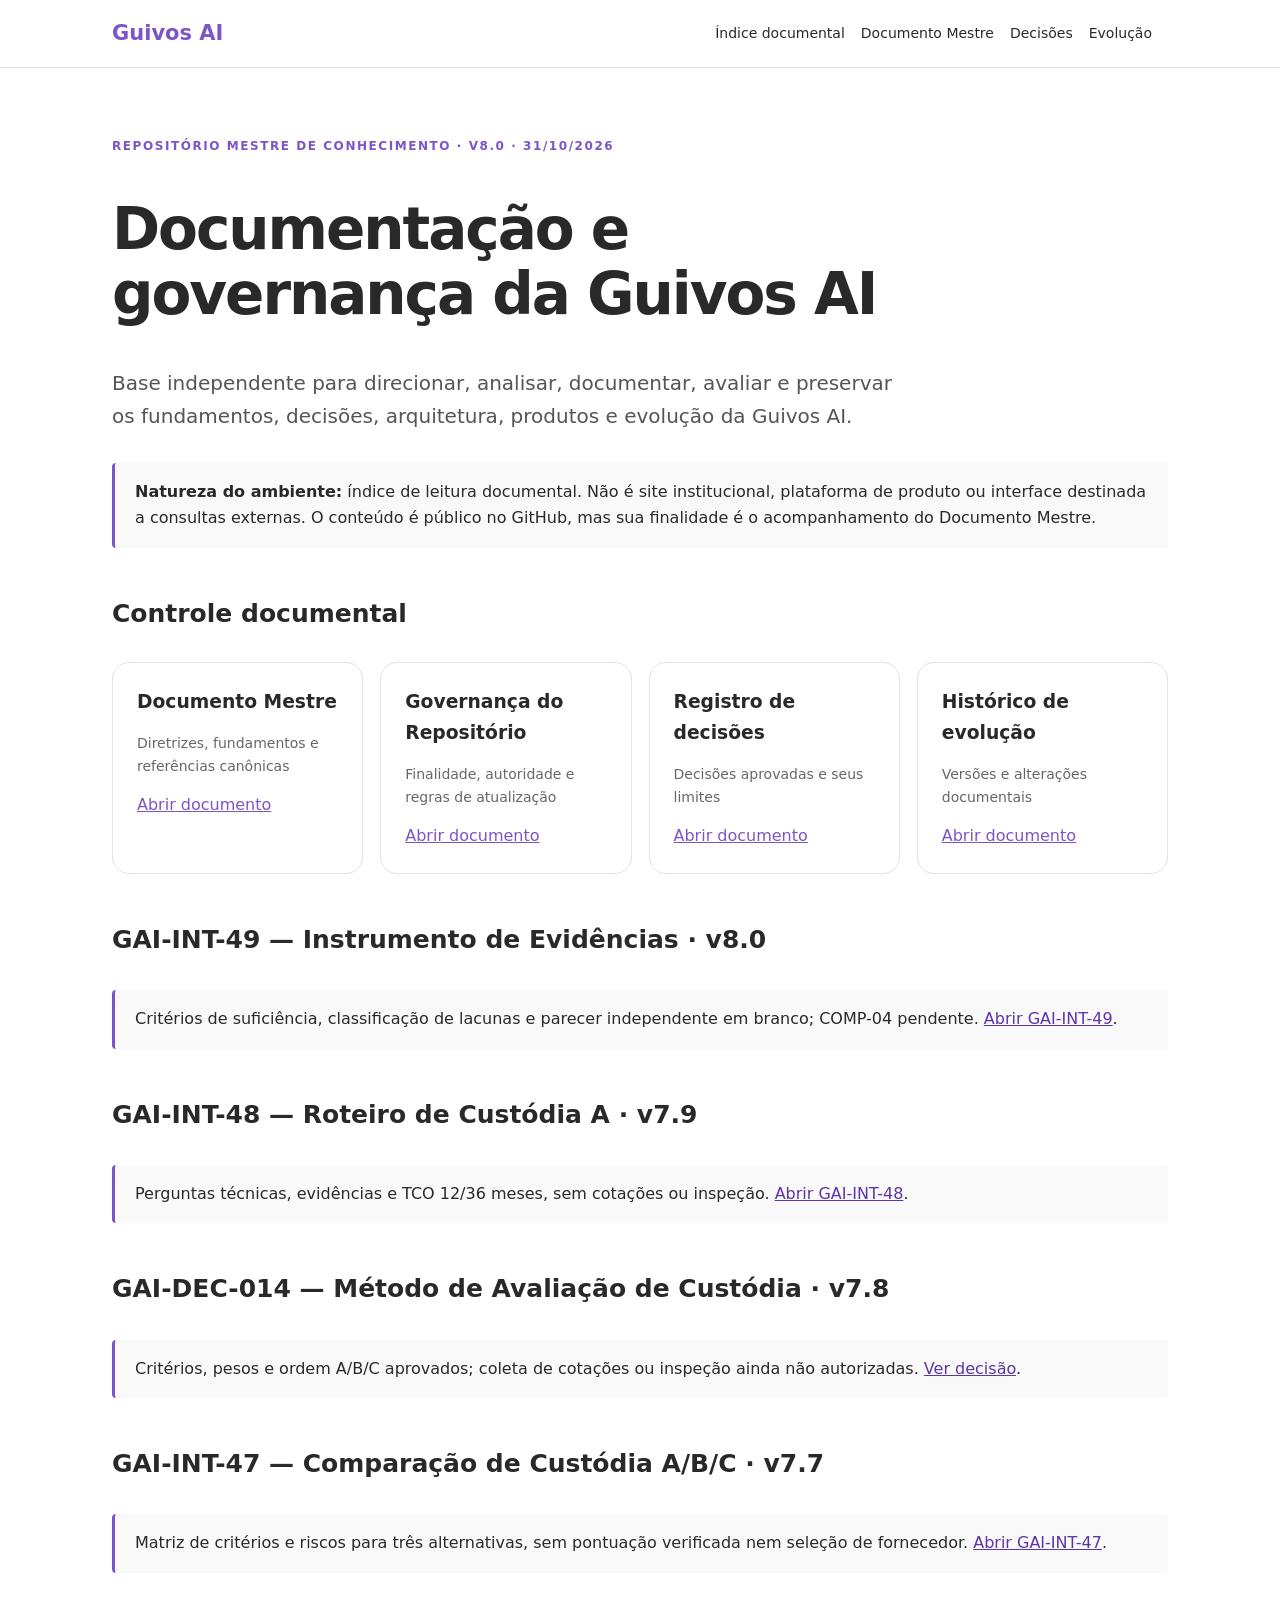
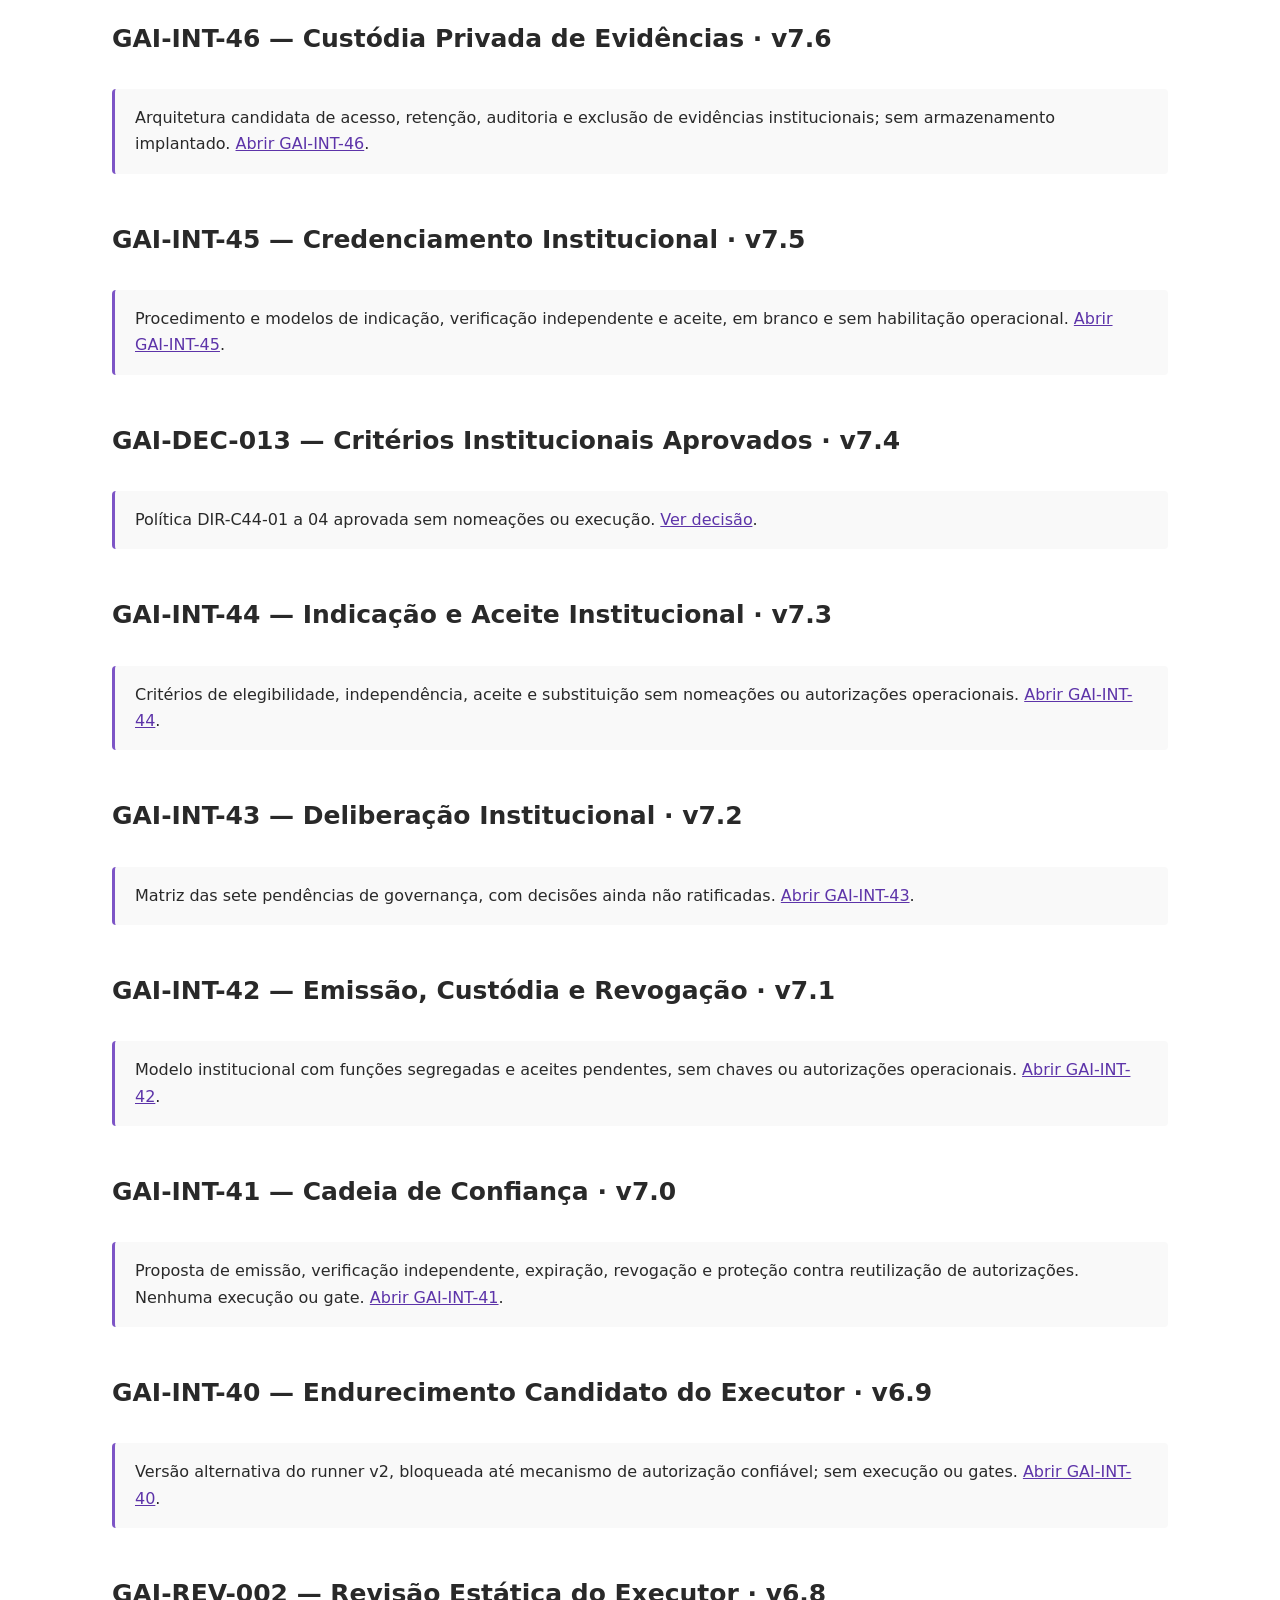
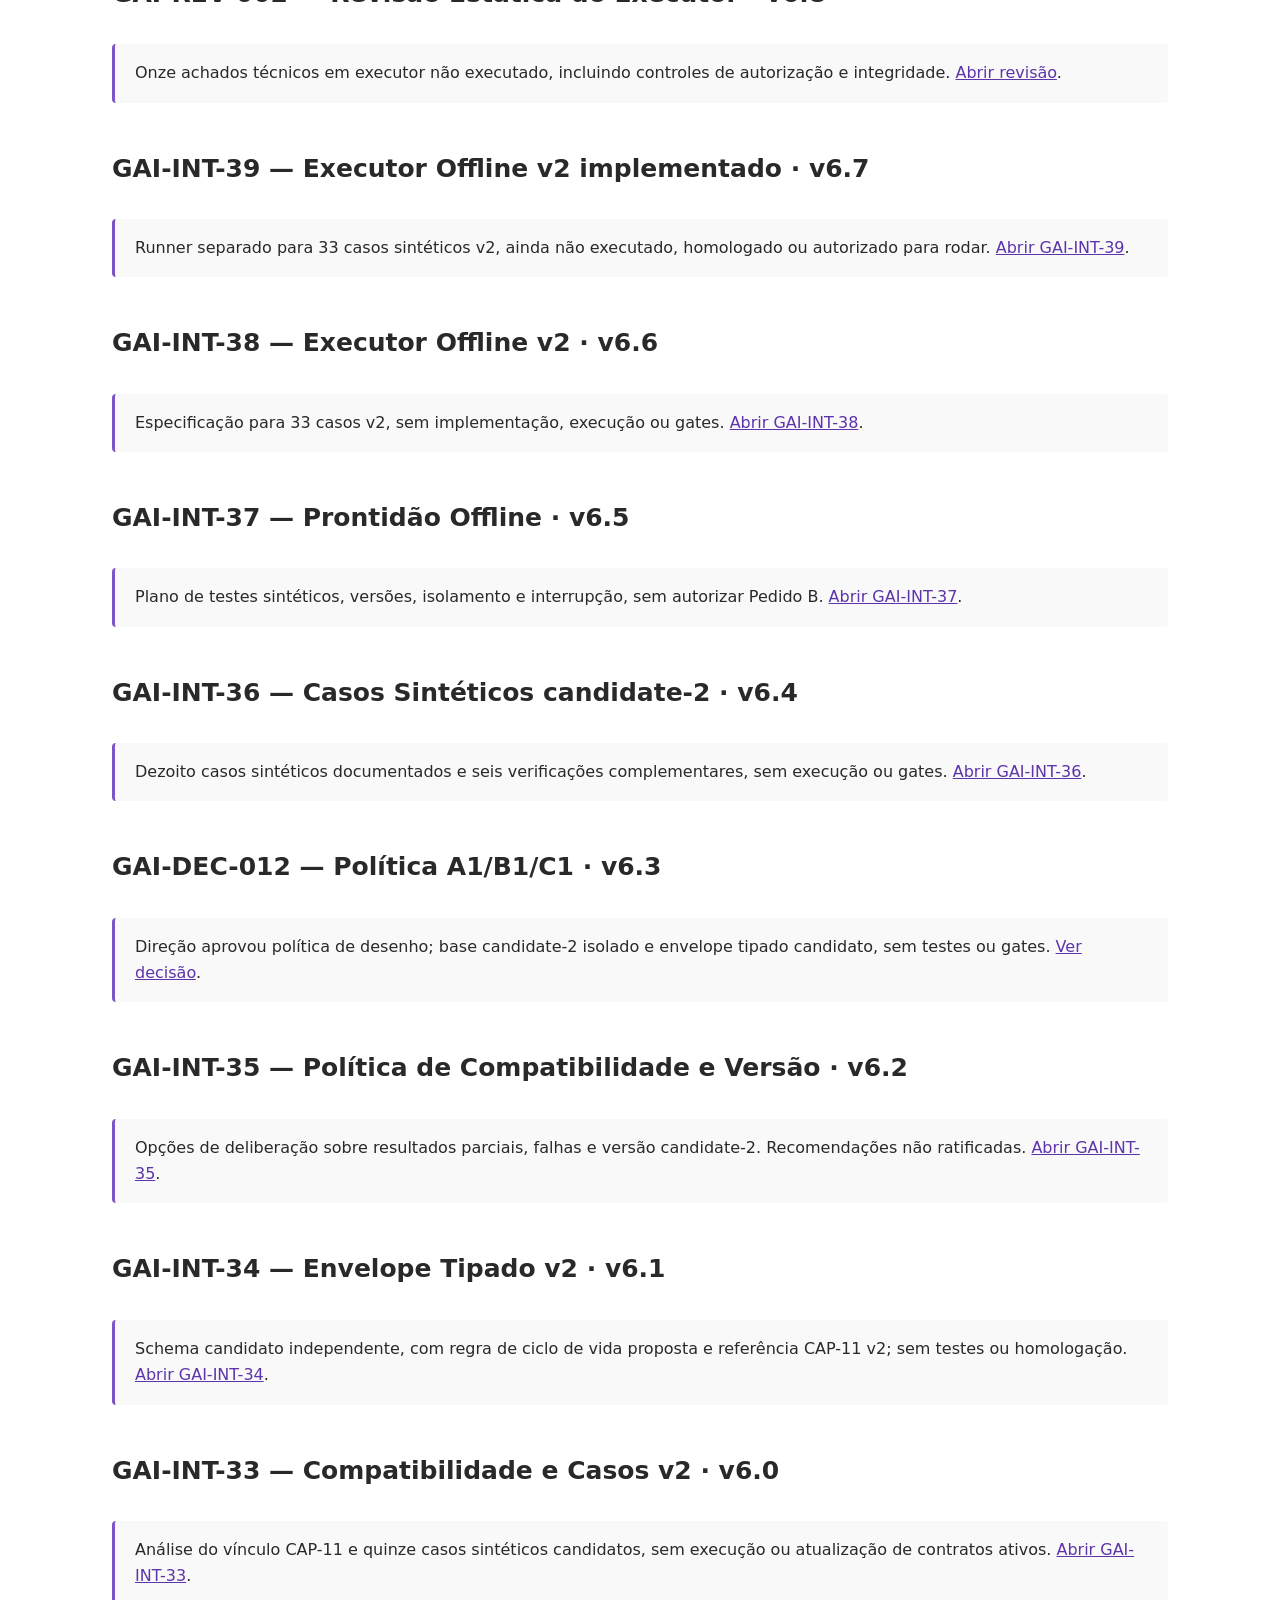
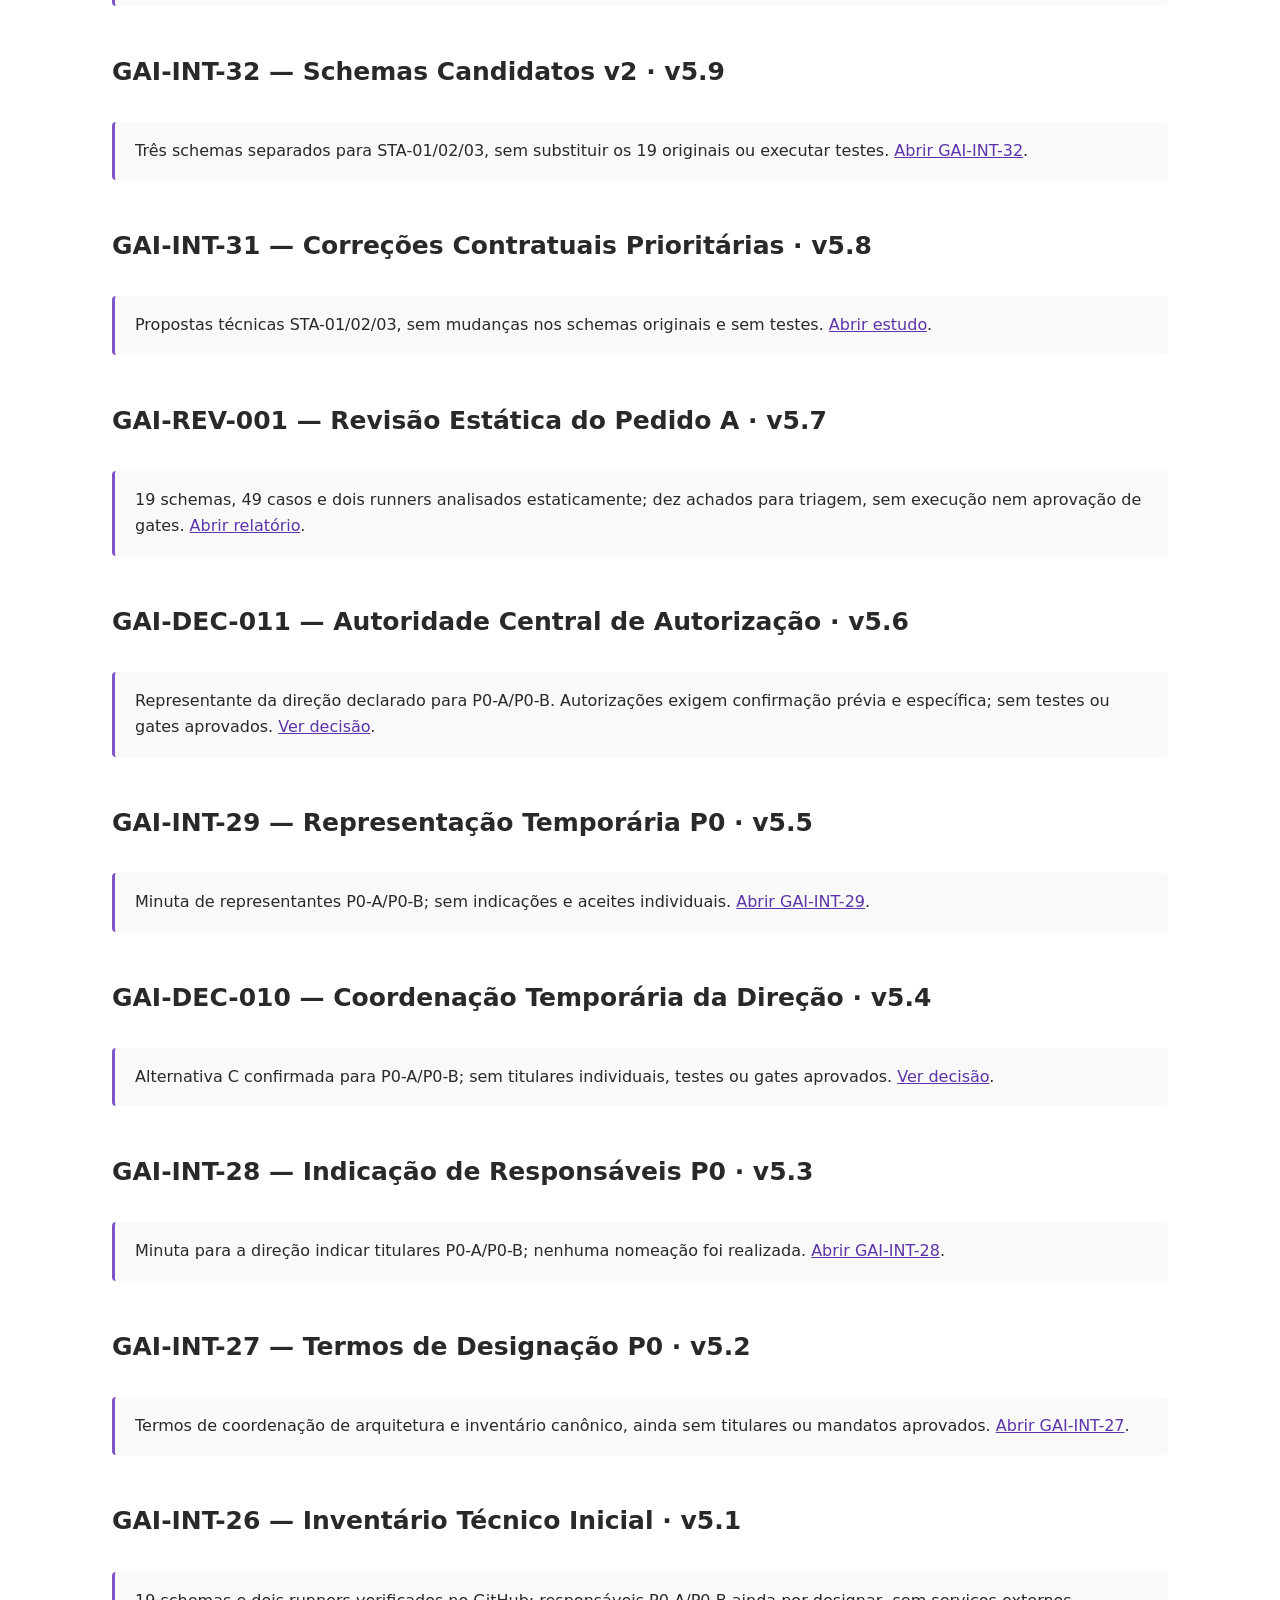
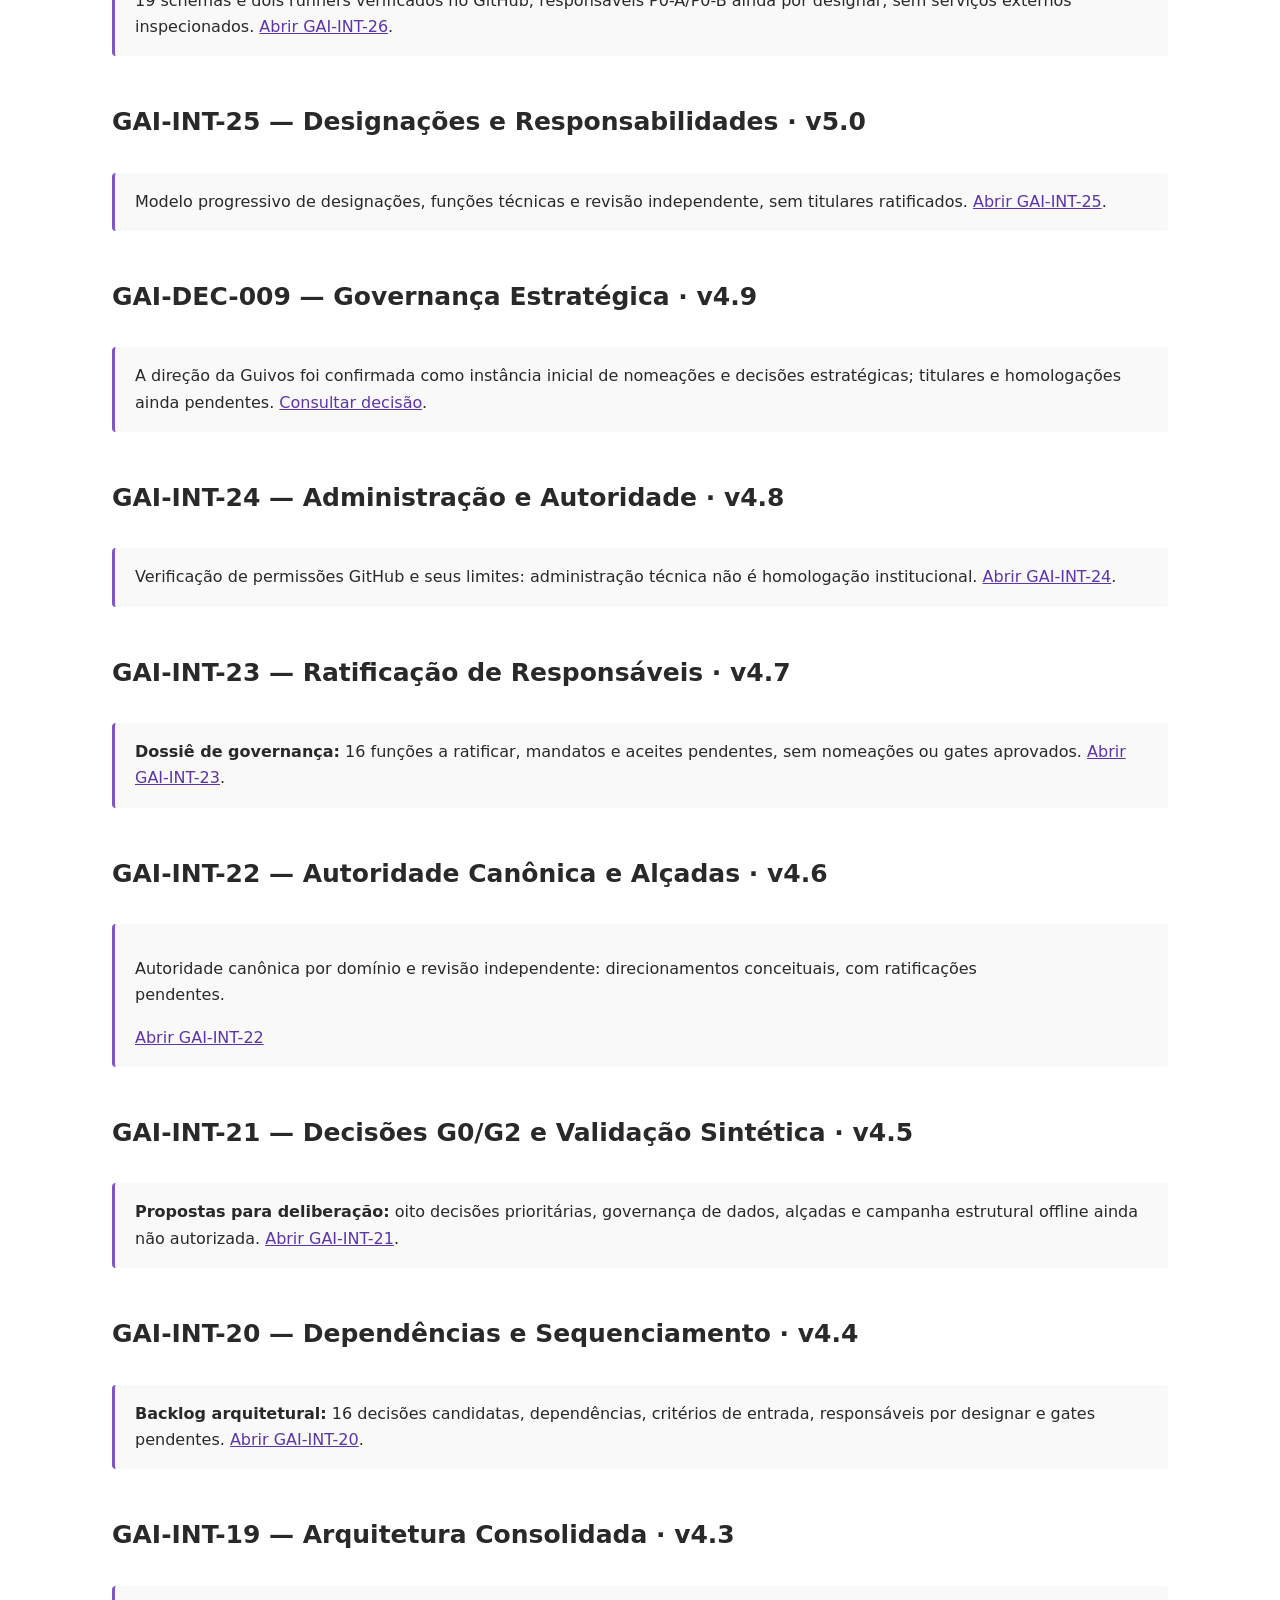
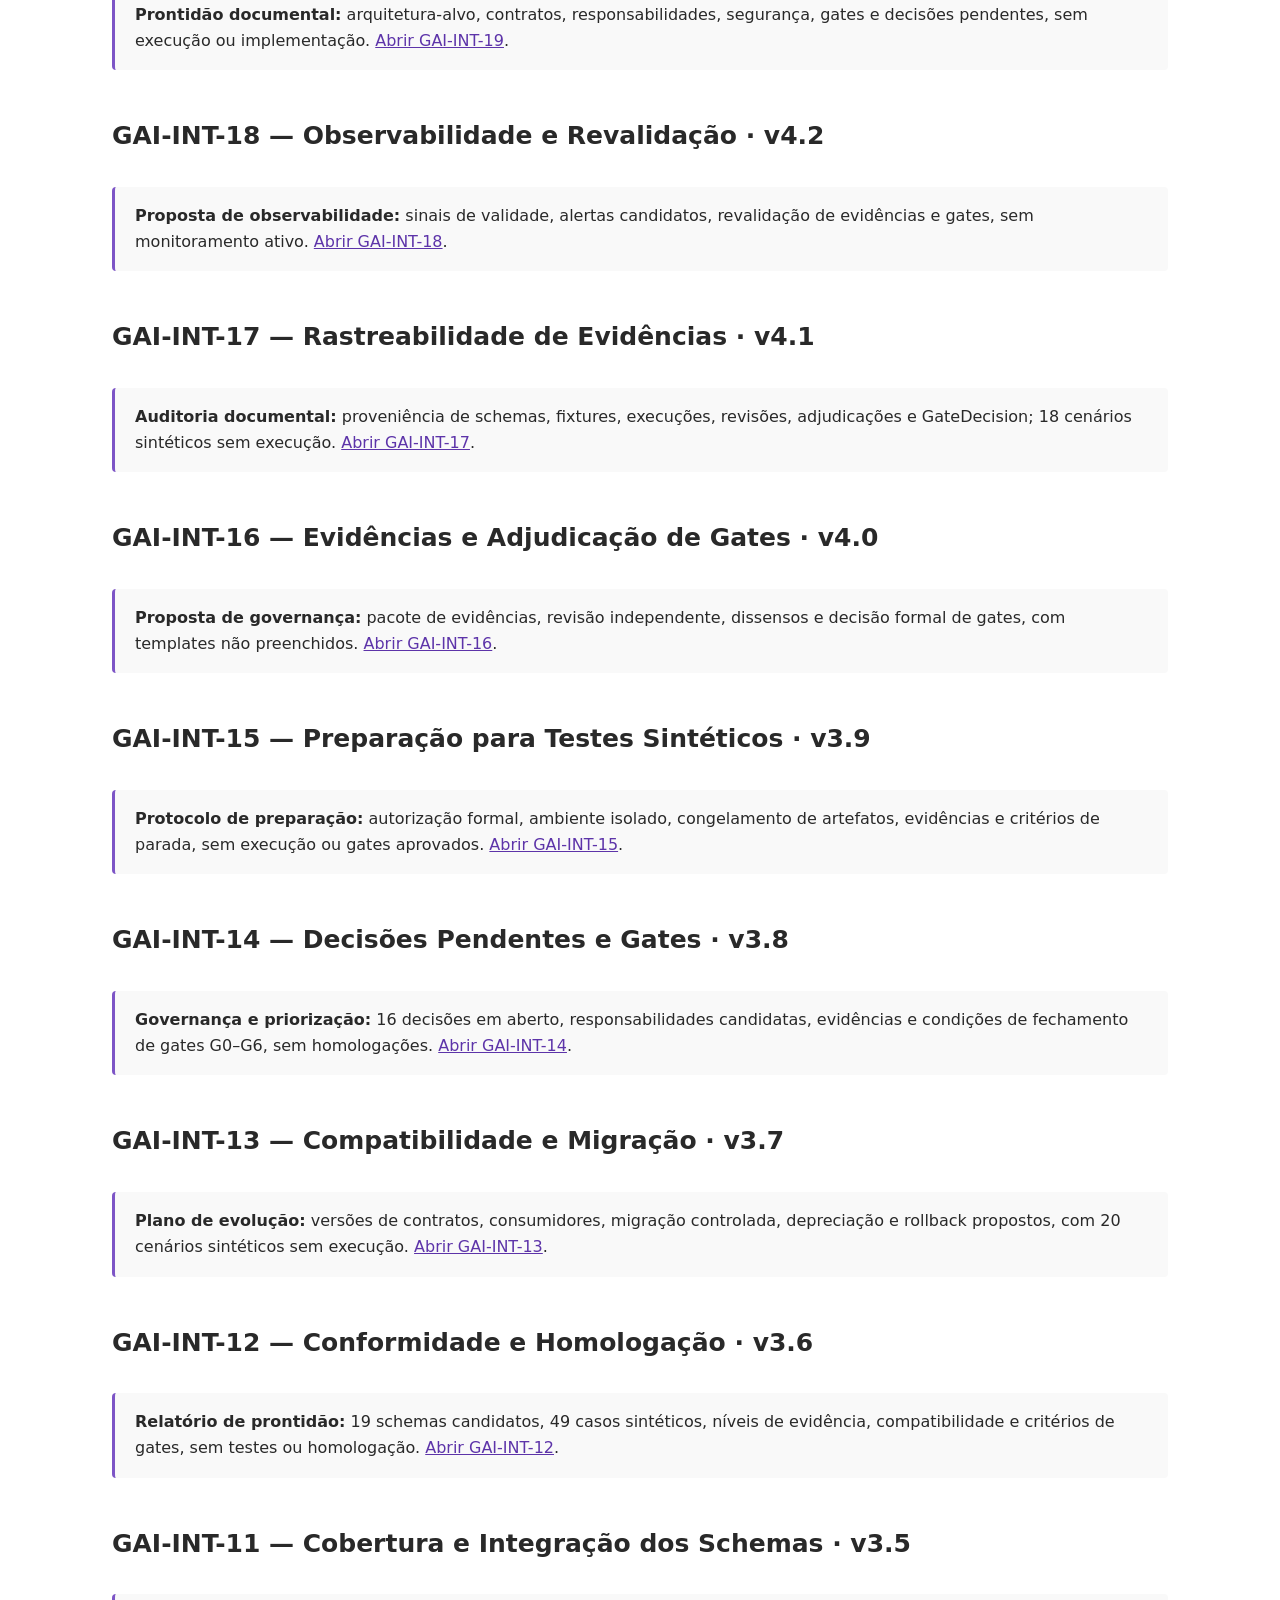
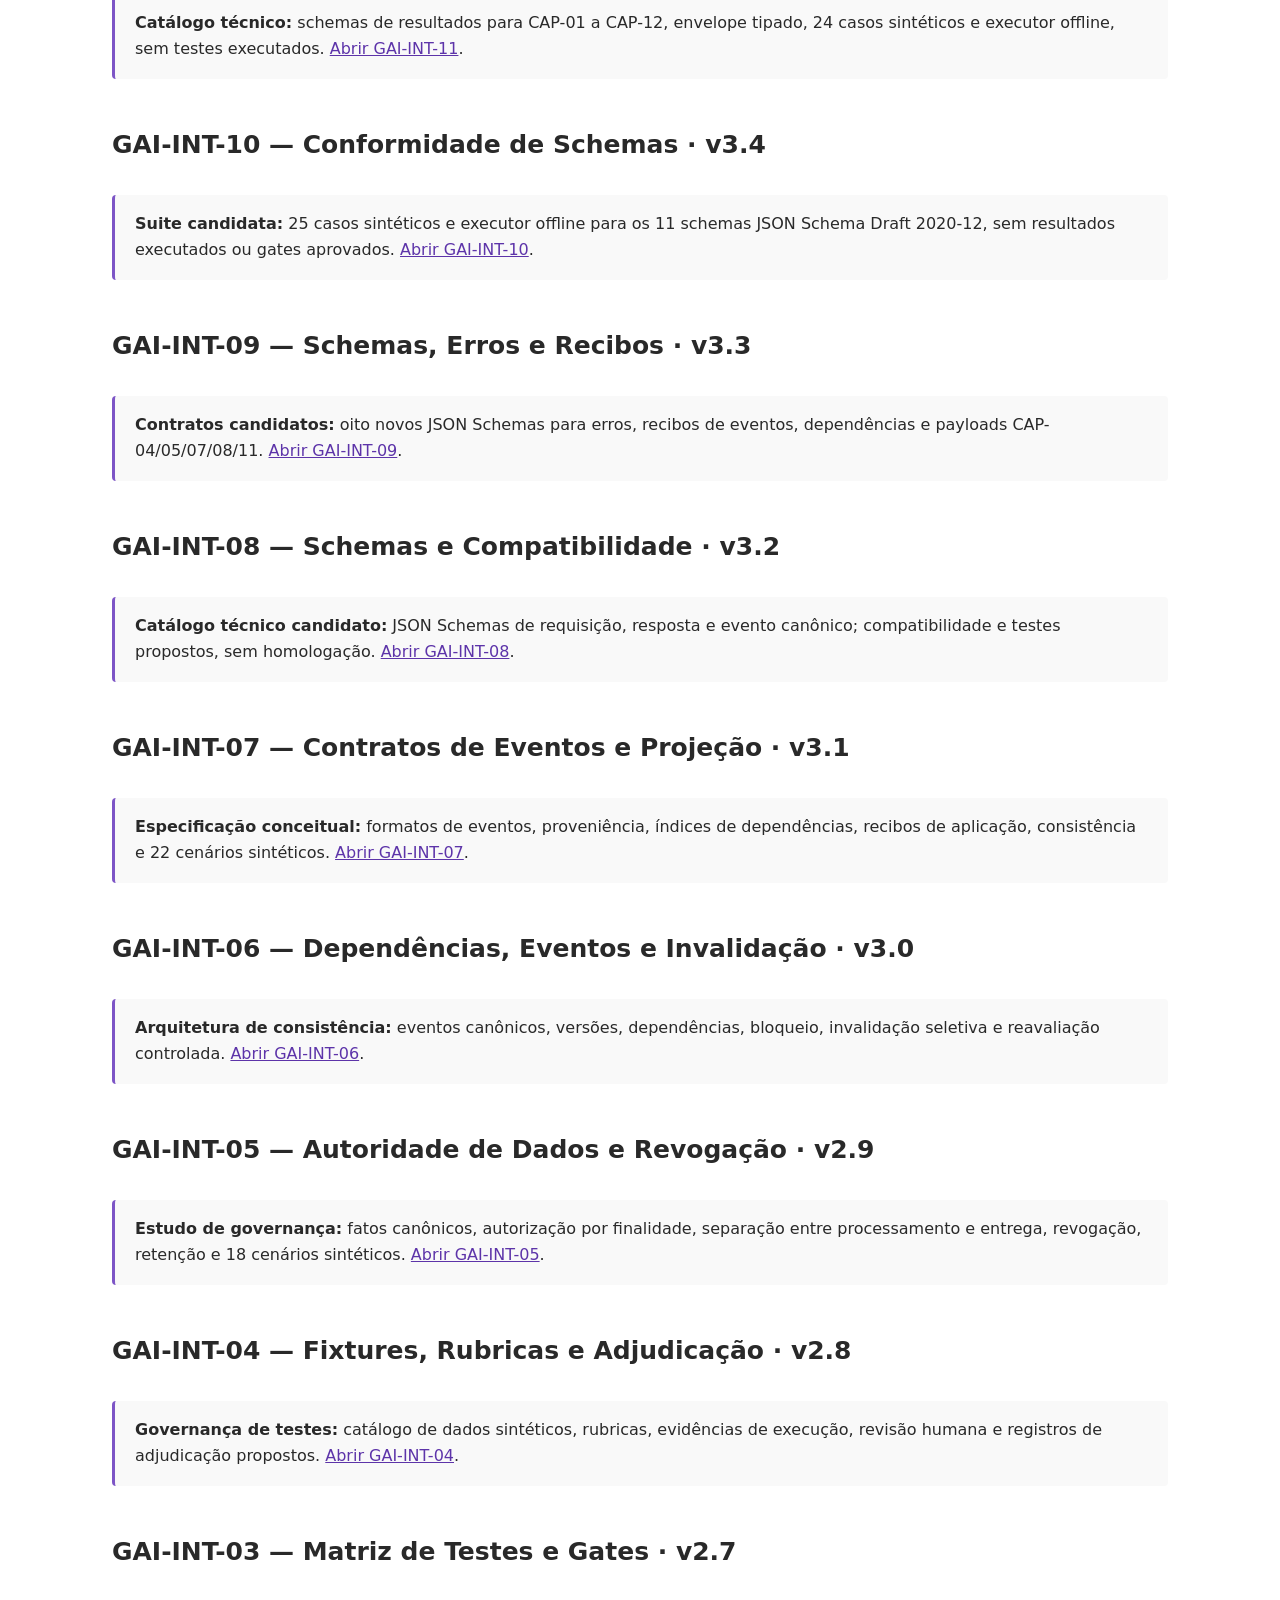
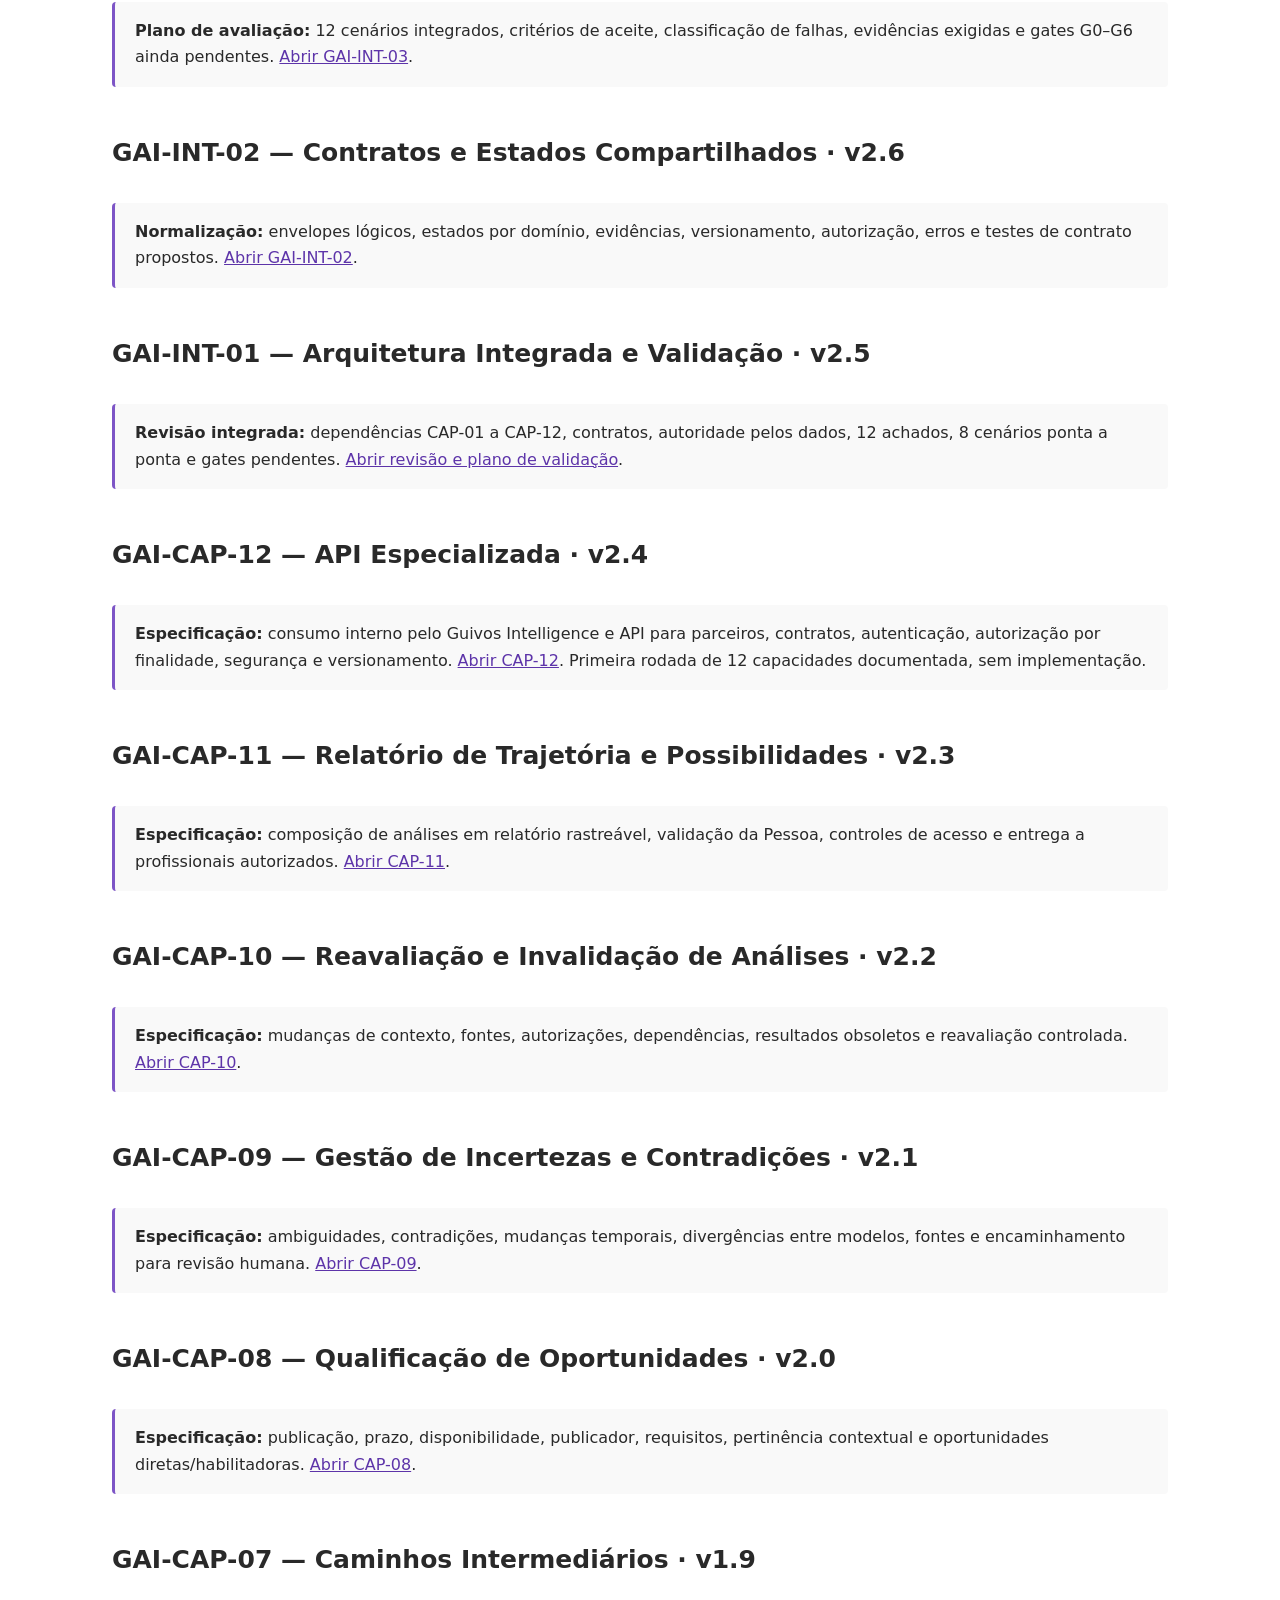
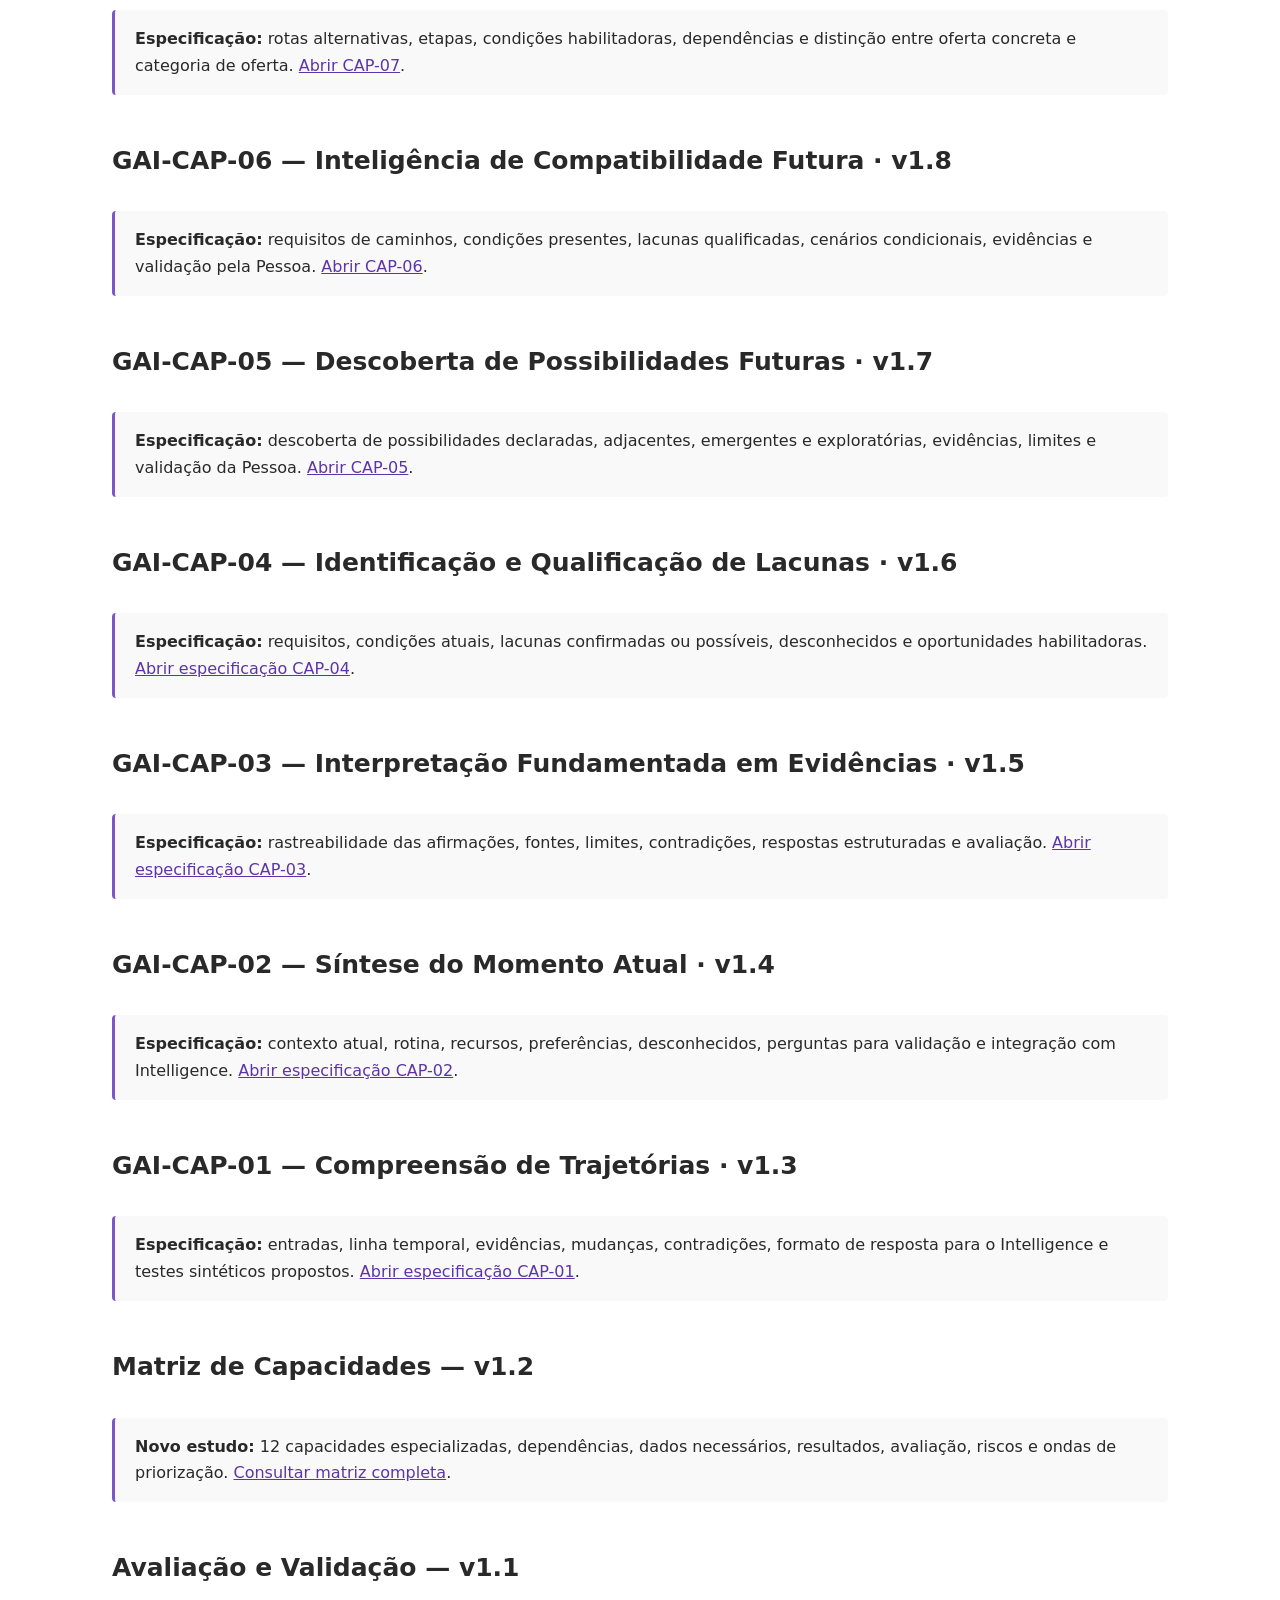
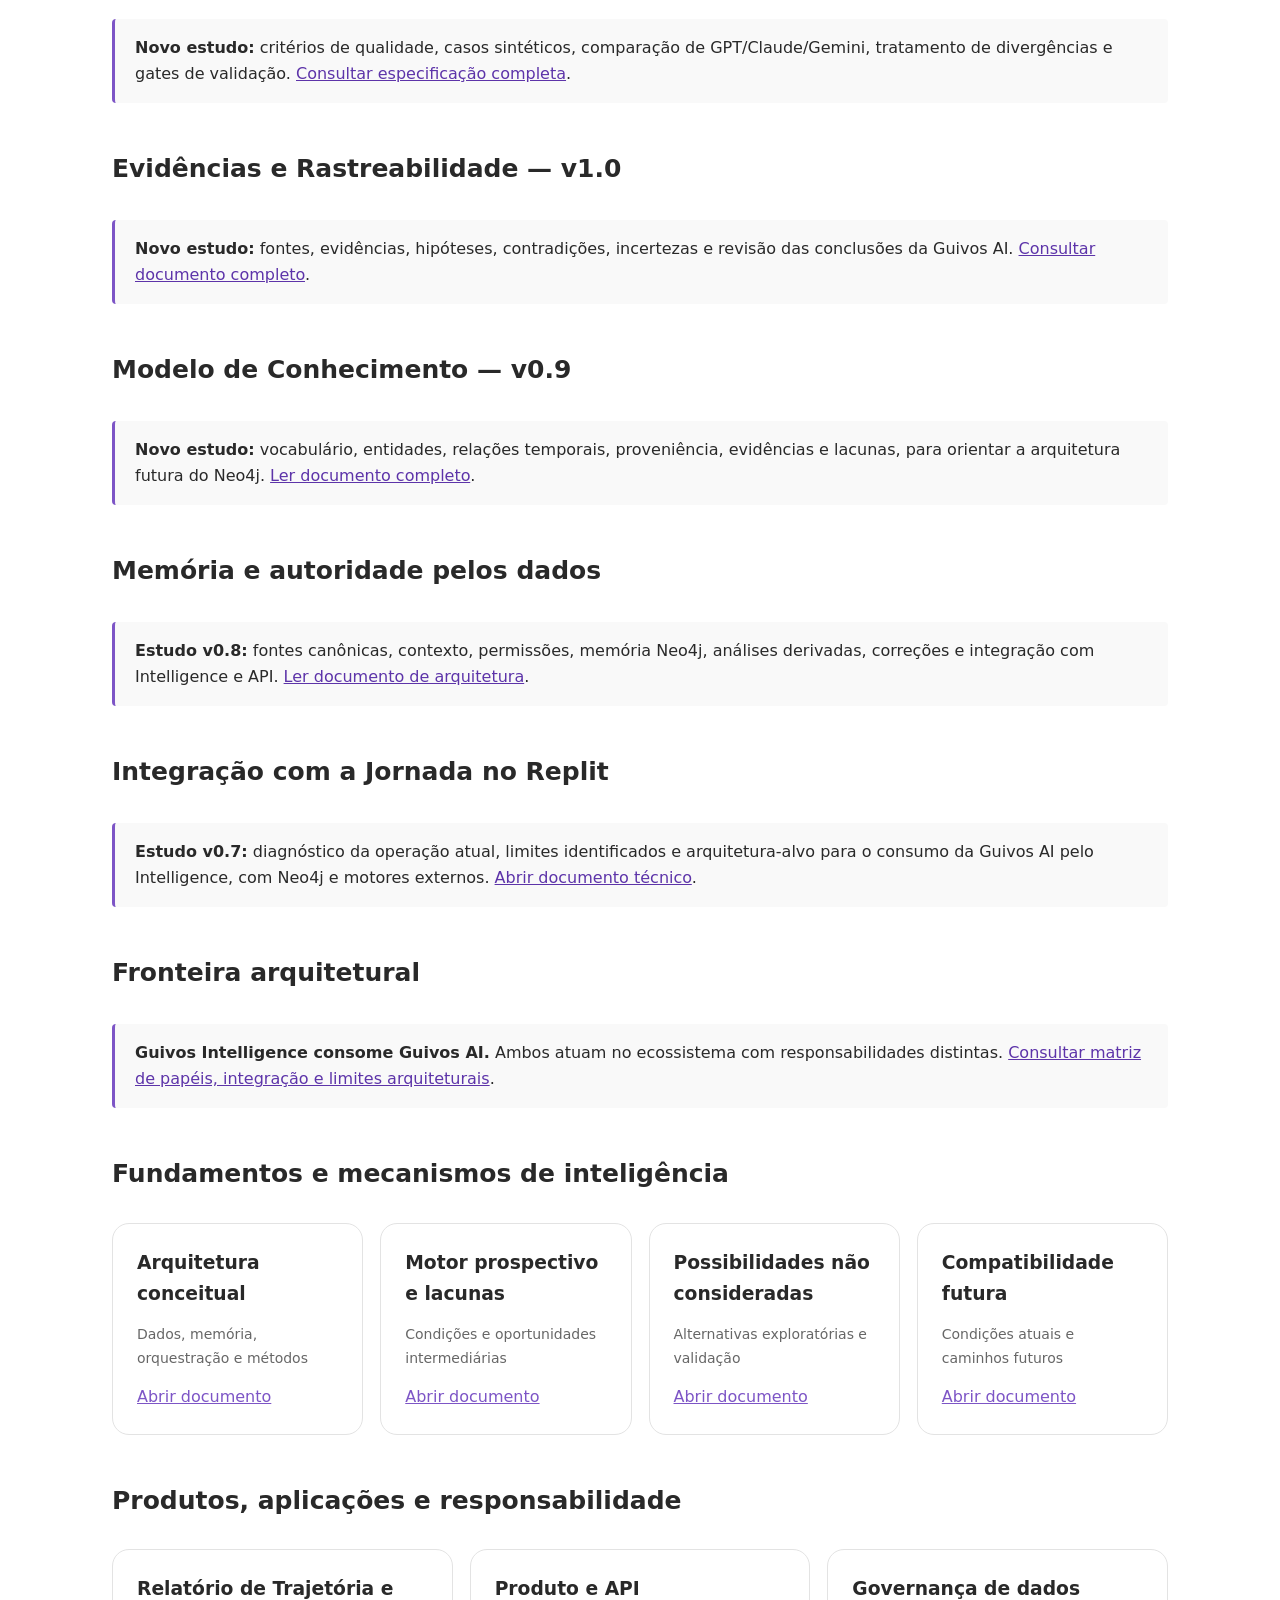
==== commit 8d08c3d6: "docs: sync GAI-INT-49 evidence instrument v8.0" ====
--- a/index.html
+++ b/index.html
@@ -1 +1 @@
-<!doctype html><html lang="pt-BR"><head><meta charset="utf-8"><meta name="viewport" content="width=device-width,initial-scale=1"><meta name="description" content="Índice documental do Repositório Mestre de Conhecimento da Guivos AI"><title>Guivos AI — Repositório Mestre de Conhecimento</title><link rel="stylesheet" href="assets/style.css"></head><body><header><nav><strong>Guivos AI</strong><div><a href="./">Índice documental</a><a href="docs/index.md">Documento Mestre</a><a href="docs/registro-decisoes.md">Decisões</a><a href="docs/historico-evolucao.md">Evolução</a></div></nav></header><main><span class="eyebrow">Repositório mestre de conhecimento · v7.9 · 31/10/2026</span><h1>Documentação e governança da Guivos AI</h1><p class="lead">Base independente para direcionar, analisar, documentar, avaliar e preservar os fundamentos, decisões, arquitetura, produtos e evolução da Guivos AI.</p><div class="note"><strong>Natureza do ambiente:</strong> índice de leitura documental. Não é site institucional, plataforma de produto ou interface destinada a consultas externas. O conteúdo é público no GitHub, mas sua finalidade é o acompanhamento do Documento Mestre.</div><h2>Controle documental</h2><div class="grid"><article class="card"><h3>Documento Mestre</h3><p>Diretrizes, fundamentos e referências canônicas</p><a href="docs/index.md">Abrir documento</a></article><article class="card"><h3>Governança do Repositório</h3><p>Finalidade, autoridade e regras de atualização</p><a href="docs/governanca-repositorio.md">Abrir documento</a></article><article class="card"><h3>Registro de decisões</h3><p>Decisões aprovadas e seus limites</p><a href="docs/registro-decisoes.md">Abrir documento</a></article><article class="card"><h3>Histórico de evolução</h3><p>Versões e alterações documentais</p><a href="docs/historico-evolucao.md">Abrir documento</a></article></div><h2>GAI-INT-48 — Roteiro de Custódia A · v7.9</h2><div class="note">Perguntas técnicas, evidências e TCO 12/36 meses, sem cotações ou inspeção. <a href="docs/roteiro-avaliacao-alternativa-a-custodia-gerenciada.md">Abrir GAI-INT-48</a>.</div><h2>GAI-DEC-014 — Método de Avaliação de Custódia · v7.8</h2><div class="note">Critérios, pesos e ordem A/B/C aprovados; coleta de cotações ou inspeção ainda não autorizadas. <a href="docs/decisao-metodo-avaliacao-custodia-gai-dec-014.md">Ver decisão</a>.</div><h2>GAI-INT-47 — Comparação de Custódia A/B/C · v7.7</h2><div class="note">Matriz de critérios e riscos para três alternativas, sem pontuação verificada nem seleção de fornecedor. <a href="docs/matriz-comparativa-custodia-institucional-a-b-c.md">Abrir GAI-INT-47</a>.</div><h2>GAI-INT-46 — Custódia Privada de Evidências · v7.6</h2><div class="note">Arquitetura candidata de acesso, retenção, auditoria e exclusão de evidências institucionais; sem armazenamento implantado. <a href="docs/arquitetura-custodia-privada-evidencias-institucionais-candidata.md">Abrir GAI-INT-46</a>.</div><h2>GAI-INT-45 — Credenciamento Institucional · v7.5</h2><div class="note">Procedimento e modelos de indicação, verificação independente e aceite, em branco e sem habilitação operacional. <a href="docs/procedimento-credenciamento-institucional-candidato.md">Abrir GAI-INT-45</a>.</div><h2>GAI-DEC-013 — Critérios Institucionais Aprovados · v7.4</h2><div class="note">Política DIR-C44-01 a 04 aprovada sem nomeações ou execução. <a href="docs/decisao-aprovacao-criterios-institucionais-gai-dec-013.md">Ver decisão</a>.</div><h2>GAI-INT-44 — Indicação e Aceite Institucional · v7.3</h2><div class="note">Critérios de elegibilidade, independência, aceite e substituição sem nomeações ou autorizações operacionais. <a href="docs/criterios-indicacao-aceite-responsaveis-institucionais.md">Abrir GAI-INT-44</a>.</div><h2>GAI-INT-43 — Deliberação Institucional · v7.2</h2><div class="note">Matriz das sete pendências de governança, com decisões ainda não ratificadas. <a href="docs/matriz-deliberacao-pendencias-institucionais-inst01-inst07.md">Abrir GAI-INT-43</a>.</div><h2>GAI-INT-42 — Emissão, Custódia e Revogação · v7.1</h2><div class="note">Modelo institucional com funções segregadas e aceites pendentes, sem chaves ou autorizações operacionais. <a href="docs/modelo-institucional-emissao-custodia-revogacao-autorizacoes.md">Abrir GAI-INT-42</a>.</div><h2>GAI-INT-41 — Cadeia de Confiança · v7.0</h2><div class="note">Proposta de emissão, verificação independente, expiração, revogação e proteção contra reutilização de autorizações. Nenhuma execução ou gate. <a href="docs/cadeia-confianca-autorizacoes-execucao-candidata.md">Abrir GAI-INT-41</a>.</div><h2>GAI-INT-40 — Endurecimento Candidato do Executor · v6.9</h2><div class="note">Versão alternativa do runner v2, bloqueada até mecanismo de autorização confiável; sem execução ou gates. <a href="docs/endurecimento-executor-v2-candidato-bloqueado.md">Abrir GAI-INT-40</a>.</div><h2>GAI-REV-002 — Revisão Estática do Executor · v6.8</h2><div class="note">Onze achados técnicos em executor não executado, incluindo controles de autorização e integridade. <a href="docs/revisao-estatica-executor-offline-v2-rev002.md">Abrir revisão</a>.</div><h2>GAI-INT-39 — Executor Offline v2 implementado · v6.7</h2><div class="note">Runner separado para 33 casos sintéticos v2, ainda não executado, homologado ou autorizado para rodar. <a href="docs/implementacao-executor-offline-v2-nao-executado.md">Abrir GAI-INT-39</a>.</div><h2>GAI-INT-38 — Executor Offline v2 · v6.6</h2><div class="note">Especificação para 33 casos v2, sem implementação, execução ou gates. <a href="docs/especificacao-executor-offline-33-casos-v2.md">Abrir GAI-INT-38</a>.</div><h2>GAI-INT-37 — Prontidão Offline · v6.5</h2><div class="note">Plano de testes sintéticos, versões, isolamento e interrupção, sem autorizar Pedido B. <a href="docs/pacote-prontidao-testes-offline-candidate-2.md">Abrir GAI-INT-37</a>.</div><h2>GAI-INT-36 — Casos Sintéticos candidate-2 · v6.4</h2><div class="note">Dezoito casos sintéticos documentados e seis verificações complementares, sem execução ou gates. <a href="docs/matriz-casos-protocolo-candidate-2.md">Abrir GAI-INT-36</a>.</div><h2>GAI-DEC-012 — Política A1/B1/C1 · v6.3</h2><div class="note">Direção aprovou política de desenho; base candidate-2 isolado e envelope tipado candidato, sem testes ou gates. <a href="docs/decisao-politica-envelope-v2-a1-b1-c1.md">Ver decisão</a>.</div><h2>GAI-INT-35 — Política de Compatibilidade e Versão · v6.2</h2><div class="note">Opções de deliberação sobre resultados parciais, falhas e versão candidate-2. Recomendações não ratificadas. <a href="docs/deliberacao-compatibilidade-versionamento-envelope-v2.md">Abrir GAI-INT-35</a>.</div><h2>GAI-INT-34 — Envelope Tipado v2 · v6.1</h2><div class="note">Schema candidato independente, com regra de ciclo de vida proposta e referência CAP-11 v2; sem testes ou homologação. <a href="docs/envelope-tipado-v2-politica-ciclo-vida-candidata.md">Abrir GAI-INT-34</a>.</div><h2>GAI-INT-33 — Compatibilidade e Casos v2 · v6.0</h2><div class="note">Análise do vínculo CAP-11 e quinze casos sintéticos candidatos, sem execução ou atualização de contratos ativos. <a href="docs/compatibilidade-contrato-tipado-matriz-casos-v2.md">Abrir GAI-INT-33</a>.</div><h2>GAI-INT-32 — Schemas Candidatos v2 · v5.9</h2><div class="note">Três schemas separados para STA-01/02/03, sem substituir os 19 originais ou executar testes. <a href="docs/schemas-candidatos-v2-propostas-sta01-sta02-sta03.md">Abrir GAI-INT-32</a>.</div><h2>GAI-INT-31 — Correções Contratuais Prioritárias · v5.8</h2><div class="note">Propostas técnicas STA-01/02/03, sem mudanças nos schemas originais e sem testes. <a href="docs/propostas-correcao-contratos-prioritarios-sta01-sta02-sta03.md">Abrir estudo</a>.</div><h2>GAI-REV-001 — Revisão Estática do Pedido A · v5.7</h2><div class="note">19 schemas, 49 casos e dois runners analisados estaticamente; dez achados para triagem, sem execução nem aprovação de gates. <a href="docs/relatorio-revisao-estatica-autorizada-pedido-a.md">Abrir relatório</a>.</div><h2>GAI-DEC-011 — Autoridade Central de Autorização · v5.6</h2><div class="note">Representante da direção declarado para P0-A/P0-B. Autorizações exigem confirmação prévia e específica; sem testes ou gates aprovados. <a href="docs/decisao-representante-direcao-autoridade-central-autorizacao.md">Ver decisão</a>.</div><h2>GAI-INT-29 — Representação Temporária P0 · v5.5</h2><div class="note">Minuta de representantes P0-A/P0-B; sem indicações e aceites individuais. <a href="docs/encaminhamento-representante-temporario-p0.md">Abrir GAI-INT-29</a>.</div><h2>GAI-DEC-010 — Coordenação Temporária da Direção · v5.4</h2><div class="note">Alternativa C confirmada para P0-A/P0-B; sem titulares individuais, testes ou gates aprovados. <a href="docs/decisao-coordenacao-temporaria-direcao-p0-a-p0-b.md">Ver decisão</a>.</div><h2>GAI-INT-28 — Indicação de Responsáveis P0 · v5.3</h2><div class="note">Minuta para a direção indicar titulares P0-A/P0-B; nenhuma nomeação foi realizada. <a href="docs/minuta-executiva-indicacao-p0-a-p0-b.md">Abrir GAI-INT-28</a>.</div><h2>GAI-INT-27 — Termos de Designação P0 · v5.2</h2><div class="note">Termos de coordenação de arquitetura e inventário canônico, ainda sem titulares ou mandatos aprovados. <a href="docs/termos-designacao-coordenacao-arquitetura-inventario-canonico.md">Abrir GAI-INT-27</a>.</div><h2>GAI-INT-26 — Inventário Técnico Inicial · v5.1</h2><div class="note">19 schemas e dois runners verificados no GitHub; responsáveis P0-A/P0-B ainda por designar, sem serviços externos inspecionados. <a href="docs/inventario-tecnico-inicial-designacoes-p0.md">Abrir GAI-INT-26</a>.</div><h2>GAI-INT-25 — Designações e Responsabilidades · v5.0</h2><div class="note">Modelo progressivo de designações, funções técnicas e revisão independente, sem titulares ratificados. <a href="docs/modelo-inicial-designacoes-segregacao-responsabilidades.md">Abrir GAI-INT-25</a>.</div><h2>GAI-DEC-009 — Governança Estratégica · v4.9</h2><div class="note">A direção da Guivos foi confirmada como instância inicial de nomeações e decisões estratégicas; titulares e homologações ainda pendentes. <a href="docs/decisao-instancia-governanca-direcao-guivos.md">Consultar decisão</a>.</div><h2>GAI-INT-24 — Administração e Autoridade · v4.8</h2><div class="note">Verificação de permissões GitHub e seus limites: administração técnica não é homologação institucional. <a href="docs/verificacao-administracao-repositorio-limites-autoridade.md">Abrir GAI-INT-24</a>.</div><h2>GAI-INT-23 — Ratificação de Responsáveis · v4.7</h2><div class="note"><strong>Dossiê de governança:</strong> 16 funções a ratificar, mandatos e aceites pendentes, sem nomeações ou gates aprovados. <a href="docs/dossie-ratificacao-responsaveis-autoridade-alcadas.md">Abrir GAI-INT-23</a>.</div><h2>GAI-INT-22 — Autoridade Canônica e Alçadas · v4.6</h2><div class="note"><p>Autoridade canônica por domínio e revisão independente: direcionamentos conceituais, com ratificações pendentes.</p><a href="docs/encaminhamento-decisoes-autoridade-canonica-alcadas-g0-g2.md">Abrir GAI-INT-22</a></div><h2>GAI-INT-21 — Decisões G0/G2 e Validação Sintética · v4.5</h2><div class="note"><strong>Propostas para deliberação:</strong> oito decisões prioritárias, governança de dados, alçadas e campanha estrutural offline ainda não autorizada. <a href="docs/pacote-decisoes-g0-g2-autorizacao-validacao-estrutural.md">Abrir GAI-INT-21</a>.</div><h2>GAI-INT-20 — Dependências e Sequenciamento · v4.4</h2><div class="note"><strong>Backlog arquitetural:</strong> 16 decisões candidatas, dependências, critérios de entrada, responsáveis por designar e gates pendentes. <a href="docs/matriz-dependencias-sequenciamento-entrada-implementacao.md">Abrir GAI-INT-20</a>.</div><h2>GAI-INT-19 — Arquitetura Consolidada · v4.3</h2><div class="note"><strong>Prontidão documental:</strong> arquitetura-alvo, contratos, responsabilidades, segurança, gates e decisões pendentes, sem execução ou implementação. <a href="docs/consolidacao-arquitetura-prontidao-implementacao.md">Abrir GAI-INT-19</a>.</div><h2>GAI-INT-18 — Observabilidade e Revalidação · v4.2</h2><div class="note"><strong>Proposta de observabilidade:</strong> sinais de validade, alertas candidatos, revalidação de evidências e gates, sem monitoramento ativo. <a href="docs/modelo-observabilidade-gates-alertas-revalidacao.md">Abrir GAI-INT-18</a>.</div><h2>GAI-INT-17 — Rastreabilidade de Evidências · v4.1</h2><div class="note"><strong>Auditoria documental:</strong> proveniência de schemas, fixtures, execuções, revisões, adjudicações e GateDecision; 18 cenários sintéticos sem execução. <a href="docs/modelo-rastreabilidade-auditoria-proveniencia-gates.md">Abrir GAI-INT-17</a>.</div><h2>GAI-INT-16 — Evidências e Adjudicação de Gates · v4.0</h2><div class="note"><strong>Proposta de governança:</strong> pacote de evidências, revisão independente, dissensos e decisão formal de gates, com templates não preenchidos. <a href="docs/pacote-evidencias-revisao-independente-adjudicacao-gates.md">Abrir GAI-INT-16</a>.</div><h2>GAI-INT-15 — Preparação para Testes Sintéticos · v3.9</h2><div class="note"><strong>Protocolo de preparação:</strong> autorização formal, ambiente isolado, congelamento de artefatos, evidências e critérios de parada, sem execução ou gates aprovados. <a href="docs/preparacao-execucao-sintetica-controlada-evidencias-gate.md">Abrir GAI-INT-15</a>.</div><h2>GAI-INT-14 — Decisões Pendentes e Gates · v3.8</h2><div class="note"><strong>Governança e priorização:</strong> 16 decisões em aberto, responsabilidades candidatas, evidências e condições de fechamento de gates G0–G6, sem homologações. <a href="docs/registro-decisoes-pendentes-plano-fechamento-gates.md">Abrir GAI-INT-14</a>.</div><h2>GAI-INT-13 — Compatibilidade e Migração · v3.7</h2><div class="note"><strong>Plano de evolução:</strong> versões de contratos, consumidores, migração controlada, depreciação e rollback propostos, com 20 cenários sintéticos sem execução. <a href="docs/plano-compatibilidade-migracao-evolucao-contratos.md">Abrir GAI-INT-13</a>.</div><h2>GAI-INT-12 — Conformidade e Homologação · v3.6</h2><div class="note"><strong>Relatório de prontidão:</strong> 19 schemas candidatos, 49 casos sintéticos, níveis de evidência, compatibilidade e critérios de gates, sem testes ou homologação. <a href="docs/relatorio-conformidade-estrategia-homologacao-contratual.md">Abrir GAI-INT-12</a>.</div><h2>GAI-INT-11 — Cobertura e Integração dos Schemas · v3.5</h2><div class="note"><strong>Catálogo técnico:</strong> schemas de resultados para CAP-01 a CAP-12, envelope tipado, 24 casos sintéticos e executor offline, sem testes executados. <a href="docs/cobertura-contratos-especializados-integracao-schemas.md">Abrir GAI-INT-11</a>.</div><h2>GAI-INT-10 — Conformidade de Schemas · v3.4</h2><div class="note"><strong>Suite candidata:</strong> 25 casos sintéticos e executor offline para os 11 schemas JSON Schema Draft 2020-12, sem resultados executados ou gates aprovados. <a href="docs/conformidade-schemas-casos-contrato-compatibilidade.md">Abrir GAI-INT-10</a>.</div><h2>GAI-INT-09 — Schemas, Erros e Recibos · v3.3</h2><div class="note"><strong>Contratos candidatos:</strong> oito novos JSON Schemas para erros, recibos de eventos, dependências e payloads CAP-04/05/07/08/11. <a href="docs/schemas-especializados-erros-recibos-eventos.md">Abrir GAI-INT-09</a>.</div><h2>GAI-INT-08 — Schemas e Compatibilidade · v3.2</h2><div class="note"><strong>Catálogo técnico candidato:</strong> JSON Schemas de requisição, resposta e evento canônico; compatibilidade e testes propostos, sem homologação. <a href="docs/catalogo-formal-schemas-compatibilidade-servicos.md">Abrir GAI-INT-08</a>.</div><h2>GAI-INT-07 — Contratos de Eventos e Projeção · v3.1</h2><div class="note"><strong>Especificação conceitual:</strong> formatos de eventos, proveniência, índices de dependências, recibos de aplicação, consistência e 22 cenários sintéticos. <a href="docs/contratos-eventos-projecao-dependencias.md">Abrir GAI-INT-07</a>.</div><h2>GAI-INT-06 — Dependências, Eventos e Invalidação · v3.0</h2><div class="note"><strong>Arquitetura de consistência:</strong> eventos canônicos, versões, dependências, bloqueio, invalidação seletiva e reavaliação controlada. <a href="docs/modelo-dependencias-eventos-propagacao-invalidacao.md">Abrir GAI-INT-06</a>.</div><h2>GAI-INT-05 — Autoridade de Dados e Revogação · v2.9</h2><div class="note"><strong>Estudo de governança:</strong> fatos canônicos, autorização por finalidade, separação entre processamento e entrega, revogação, retenção e 18 cenários sintéticos. <a href="docs/autoridade-dados-consentimentos-revogacao.md">Abrir GAI-INT-05</a>.</div><h2>GAI-INT-04 — Fixtures, Rubricas e Adjudicação · v2.8</h2><div class="note"><strong>Governança de testes:</strong> catálogo de dados sintéticos, rubricas, evidências de execução, revisão humana e registros de adjudicação propostos. <a href="docs/catalogo-fixtures-rubricas-adjudicacao.md">Abrir GAI-INT-04</a>.</div><h2>GAI-INT-03 — Matriz de Testes e Gates · v2.7</h2><div class="note"><strong>Plano de avaliação:</strong> 12 cenários integrados, critérios de aceite, classificação de falhas, evidências exigidas e gates G0–G6 ainda pendentes. <a href="docs/matriz-testes-integrados-criterios-aceite-gates.md">Abrir GAI-INT-03</a>.</div><h2>GAI-INT-02 — Contratos e Estados Compartilhados · v2.6</h2><div class="note"><strong>Normalização:</strong> envelopes lógicos, estados por domínio, evidências, versionamento, autorização, erros e testes de contrato propostos. <a href="docs/normalizacao-contratos-estados-compartilhados.md">Abrir GAI-INT-02</a>.</div><h2>GAI-INT-01 — Arquitetura Integrada e Validação · v2.5</h2><div class="note"><strong>Revisão integrada:</strong> dependências CAP-01 a CAP-12, contratos, autoridade pelos dados, 12 achados, 8 cenários ponta a ponta e gates pendentes. <a href="docs/arquitetura-integrada-plano-validacao.md">Abrir revisão e plano de validação</a>.</div><h2>GAI-CAP-12 — API Especializada · v2.4</h2><div class="note"><strong>Especificação:</strong> consumo interno pelo Guivos Intelligence e API para parceiros, contratos, autenticação, autorização por finalidade, segurança e versionamento. <a href="docs/cap-12-api-especializada-guivos-ai.md">Abrir CAP-12</a>. Primeira rodada de 12 capacidades documentada, sem implementação.</div><h2>GAI-CAP-11 — Relatório de Trajetória e Possibilidades · v2.3</h2><div class="note"><strong>Especificação:</strong> composição de análises em relatório rastreável, validação da Pessoa, controles de acesso e entrega a profissionais autorizados. <a href="docs/cap-11-relatorio-trajetoria-possibilidades.md">Abrir CAP-11</a>.</div><h2>GAI-CAP-10 — Reavaliação e Invalidação de Análises · v2.2</h2><div class="note"><strong>Especificação:</strong> mudanças de contexto, fontes, autorizações, dependências, resultados obsoletos e reavaliação controlada. <a href="docs/cap-10-reavaliacao-invalidacao-analises.md">Abrir CAP-10</a>.</div><h2>GAI-CAP-09 — Gestão de Incertezas e Contradições · v2.1</h2><div class="note"><strong>Especificação:</strong> ambiguidades, contradições, mudanças temporais, divergências entre modelos, fontes e encaminhamento para revisão humana. <a href="docs/cap-09-gestao-incertezas-contradicoes.md">Abrir CAP-09</a>.</div><h2>GAI-CAP-08 — Qualificação de Oportunidades · v2.0</h2><div class="note"><strong>Especificação:</strong> publicação, prazo, disponibilidade, publicador, requisitos, pertinência contextual e oportunidades diretas/habilitadoras. <a href="docs/cap-08-qualificacao-oportunidades.md">Abrir CAP-08</a>.</div><h2>GAI-CAP-07 — Caminhos Intermediários · v1.9</h2><div class="note"><strong>Especificação:</strong> rotas alternativas, etapas, condições habilitadoras, dependências e distinção entre oferta concreta e categoria de oferta. <a href="docs/cap-07-caminhos-intermediarios.md">Abrir CAP-07</a>.</div><h2>GAI-CAP-06 — Inteligência de Compatibilidade Futura · v1.8</h2><div class="note"><strong>Especificação:</strong> requisitos de caminhos, condições presentes, lacunas qualificadas, cenários condicionais, evidências e validação pela Pessoa. <a href="docs/cap-06-inteligencia-compatibilidade-futura.md">Abrir CAP-06</a>.</div><h2>GAI-CAP-05 — Descoberta de Possibilidades Futuras · v1.7</h2><div class="note"><strong>Especificação:</strong> descoberta de possibilidades declaradas, adjacentes, emergentes e exploratórias, evidências, limites e validação da Pessoa. <a href="docs/cap-05-descoberta-possibilidades-futuras.md">Abrir CAP-05</a>.</div><h2>GAI-CAP-04 — Identificação e Qualificação de Lacunas · v1.6</h2><div class="note"><strong>Especificação:</strong> requisitos, condições atuais, lacunas confirmadas ou possíveis, desconhecidos e oportunidades habilitadoras. <a href="docs/cap-04-identificacao-qualificacao-lacunas.md">Abrir especificação CAP-04</a>.</div><h2>GAI-CAP-03 — Interpretação Fundamentada em Evidências · v1.5</h2><div class="note"><strong>Especificação:</strong> rastreabilidade das afirmações, fontes, limites, contradições, respostas estruturadas e avaliação. <a href="docs/cap-03-interpretacao-fundamentada-evidencias.md">Abrir especificação CAP-03</a>.</div><h2>GAI-CAP-02 — Síntese do Momento Atual · v1.4</h2><div class="note"><strong>Especificação:</strong> contexto atual, rotina, recursos, preferências, desconhecidos, perguntas para validação e integração com Intelligence. <a href="docs/cap-02-sintese-momento-atual.md">Abrir especificação CAP-02</a>.</div><h2>GAI-CAP-01 — Compreensão de Trajetórias · v1.3</h2><div class="note"><strong>Especificação:</strong> entradas, linha temporal, evidências, mudanças, contradições, formato de resposta para o Intelligence e testes sintéticos propostos. <a href="docs/cap-01-leitura-compreensao-trajetorias.md">Abrir especificação CAP-01</a>.</div><h2>Matriz de Capacidades — v1.2</h2><div class="note"><strong>Novo estudo:</strong> 12 capacidades especializadas, dependências, dados necessários, resultados, avaliação, riscos e ondas de priorização. <a href="docs/matriz-capacidades-guivos-ai.md">Consultar matriz completa</a>.</div><h2>Avaliação e Validação — v1.1</h2><div class="note"><strong>Novo estudo:</strong> critérios de qualidade, casos sintéticos, comparação de GPT/Claude/Gemini, tratamento de divergências e gates de validação. <a href="docs/avaliacao-validacao-qualidade.md">Consultar especificação completa</a>.</div><h2>Evidências e Rastreabilidade — v1.0</h2><div class="note"><strong>Novo estudo:</strong> fontes, evidências, hipóteses, contradições, incertezas e revisão das conclusões da Guivos AI. <a href="docs/modelo-evidencias-rastreabilidade.md">Consultar documento completo</a>.</div><h2>Modelo de Conhecimento — v0.9</h2><div class="note"><strong>Novo estudo:</strong> vocabulário, entidades, relações temporais, proveniência, evidências e lacunas, para orientar a arquitetura futura do Neo4j. <a href="docs/modelo-conhecimento-ontologia-temporal.md">Ler documento completo</a>.</div><h2>Memória e autoridade pelos dados</h2><div class="note"><strong>Estudo v0.8:</strong> fontes canônicas, contexto, permissões, memória Neo4j, análises derivadas, correções e integração com Intelligence e API. <a href="docs/autoridade-dados-memoria-contexto.md">Ler documento de arquitetura</a>.</div><h2>Integração com a Jornada no Replit</h2><div class="note"><strong>Estudo v0.7:</strong> diagnóstico da operação atual, limites identificados e arquitetura-alvo para o consumo da Guivos AI pelo Intelligence, com Neo4j e motores externos. <a href="docs/integracao-replit-intelligence-ai-neo4j.md">Abrir documento técnico</a>.</div><h2>Fronteira arquitetural</h2><div class="note"><strong>Guivos Intelligence consome Guivos AI.</strong> Ambos atuam no ecossistema com responsabilidades distintas. <a href="docs/guivos-ai-vs-intelligence.md">Consultar matriz de papéis, integração e limites arquiteturais</a>.</div><h2>Fundamentos e mecanismos de inteligência</h2><div class="grid"><article class="card"><h3>Arquitetura conceitual</h3><p>Dados, memória, orquestração e métodos</p><a href="docs/arquitetura.md">Abrir documento</a></article><article class="card"><h3>Motor prospectivo e lacunas</h3><p>Condições e oportunidades intermediárias</p><a href="docs/motor-possibilidades-lacunas.md">Abrir documento</a></article><article class="card"><h3>Possibilidades não consideradas</h3><p>Alternativas exploratórias e validação</p><a href="docs/descoberta-possibilidades-nao-consideradas.md">Abrir documento</a></article><article class="card"><h3>Compatibilidade futura</h3><p>Condições atuais e caminhos futuros</p><a href="docs/compatibilidade-futura.md">Abrir documento</a></article></div><h2>Produtos, aplicações e responsabilidade</h2><div class="grid"><article class="card"><h3>Relatório de Trajetória e Possibilidades</h3><p>Evidências, hipóteses e perguntas</p><a href="docs/relatorio.md">Abrir documento</a></article><article class="card"><h3>Produto e API</h3><p>Hipóteses de comercialização e integração</p><a href="docs/produto-api.md">Abrir documento</a></article><article class="card"><h3>Governança de dados</h3><p>Privacidade, limites e responsabilidade humana</p><a href="docs/governanca.md">Abrir documento</a></article></div><h2>Regra de autoridade</h2><p>Conceitos e mecanismos em estudo não representam implementação concluída. Decisões são registradas separadamente das hipóteses. Cada evolução deve atualizar o repositório e este índice documental.</p><p>Referência institucional relacionada: <a href="https://github.com/guivos-repositorio/Guivos-Knowledge-Repository">Guivos Knowledge Repository</a>, com governança independente.</p></main><footer>Guivos AI · Repositório Mestre de Conhecimento · Versão documental 7.9</footer></body></html>+<!doctype html><html lang="pt-BR"><head><meta charset="utf-8"><meta name="viewport" content="width=device-width,initial-scale=1"><meta name="description" content="Índice documental do Repositório Mestre de Conhecimento da Guivos AI"><title>Guivos AI — Repositório Mestre de Conhecimento</title><link rel="stylesheet" href="assets/style.css"></head><body><header><nav><strong>Guivos AI</strong><div><a href="./">Índice documental</a><a href="docs/index.md">Documento Mestre</a><a href="docs/registro-decisoes.md">Decisões</a><a href="docs/historico-evolucao.md">Evolução</a></div></nav></header><main><span class="eyebrow">Repositório mestre de conhecimento · v8.0 · 31/10/2026</span><h1>Documentação e governança da Guivos AI</h1><p class="lead">Base independente para direcionar, analisar, documentar, avaliar e preservar os fundamentos, decisões, arquitetura, produtos e evolução da Guivos AI.</p><div class="note"><strong>Natureza do ambiente:</strong> índice de leitura documental. Não é site institucional, plataforma de produto ou interface destinada a consultas externas. O conteúdo é público no GitHub, mas sua finalidade é o acompanhamento do Documento Mestre.</div><h2>Controle documental</h2><div class="grid"><article class="card"><h3>Documento Mestre</h3><p>Diretrizes, fundamentos e referências canônicas</p><a href="docs/index.md">Abrir documento</a></article><article class="card"><h3>Governança do Repositório</h3><p>Finalidade, autoridade e regras de atualização</p><a href="docs/governanca-repositorio.md">Abrir documento</a></article><article class="card"><h3>Registro de decisões</h3><p>Decisões aprovadas e seus limites</p><a href="docs/registro-decisoes.md">Abrir documento</a></article><article class="card"><h3>Histórico de evolução</h3><p>Versões e alterações documentais</p><a href="docs/historico-evolucao.md">Abrir documento</a></article></div><h2>GAI-INT-49 — Instrumento de Evidências · v8.0</h2><div class="note">Critérios de suficiência, classificação de lacunas e parecer independente em branco; COMP-04 pendente. <a href="docs/instrumento-avaliacao-evidencias-parecer-alternativa-a.md">Abrir GAI-INT-49</a>.</div><h2>GAI-INT-48 — Roteiro de Custódia A · v7.9</h2><div class="note">Perguntas técnicas, evidências e TCO 12/36 meses, sem cotações ou inspeção. <a href="docs/roteiro-avaliacao-alternativa-a-custodia-gerenciada.md">Abrir GAI-INT-48</a>.</div><h2>GAI-DEC-014 — Método de Avaliação de Custódia · v7.8</h2><div class="note">Critérios, pesos e ordem A/B/C aprovados; coleta de cotações ou inspeção ainda não autorizadas. <a href="docs/decisao-metodo-avaliacao-custodia-gai-dec-014.md">Ver decisão</a>.</div><h2>GAI-INT-47 — Comparação de Custódia A/B/C · v7.7</h2><div class="note">Matriz de critérios e riscos para três alternativas, sem pontuação verificada nem seleção de fornecedor. <a href="docs/matriz-comparativa-custodia-institucional-a-b-c.md">Abrir GAI-INT-47</a>.</div><h2>GAI-INT-46 — Custódia Privada de Evidências · v7.6</h2><div class="note">Arquitetura candidata de acesso, retenção, auditoria e exclusão de evidências institucionais; sem armazenamento implantado. <a href="docs/arquitetura-custodia-privada-evidencias-institucionais-candidata.md">Abrir GAI-INT-46</a>.</div><h2>GAI-INT-45 — Credenciamento Institucional · v7.5</h2><div class="note">Procedimento e modelos de indicação, verificação independente e aceite, em branco e sem habilitação operacional. <a href="docs/procedimento-credenciamento-institucional-candidato.md">Abrir GAI-INT-45</a>.</div><h2>GAI-DEC-013 — Critérios Institucionais Aprovados · v7.4</h2><div class="note">Política DIR-C44-01 a 04 aprovada sem nomeações ou execução. <a href="docs/decisao-aprovacao-criterios-institucionais-gai-dec-013.md">Ver decisão</a>.</div><h2>GAI-INT-44 — Indicação e Aceite Institucional · v7.3</h2><div class="note">Critérios de elegibilidade, independência, aceite e substituição sem nomeações ou autorizações operacionais. <a href="docs/criterios-indicacao-aceite-responsaveis-institucionais.md">Abrir GAI-INT-44</a>.</div><h2>GAI-INT-43 — Deliberação Institucional · v7.2</h2><div class="note">Matriz das sete pendências de governança, com decisões ainda não ratificadas. <a href="docs/matriz-deliberacao-pendencias-institucionais-inst01-inst07.md">Abrir GAI-INT-43</a>.</div><h2>GAI-INT-42 — Emissão, Custódia e Revogação · v7.1</h2><div class="note">Modelo institucional com funções segregadas e aceites pendentes, sem chaves ou autorizações operacionais. <a href="docs/modelo-institucional-emissao-custodia-revogacao-autorizacoes.md">Abrir GAI-INT-42</a>.</div><h2>GAI-INT-41 — Cadeia de Confiança · v7.0</h2><div class="note">Proposta de emissão, verificação independente, expiração, revogação e proteção contra reutilização de autorizações. Nenhuma execução ou gate. <a href="docs/cadeia-confianca-autorizacoes-execucao-candidata.md">Abrir GAI-INT-41</a>.</div><h2>GAI-INT-40 — Endurecimento Candidato do Executor · v6.9</h2><div class="note">Versão alternativa do runner v2, bloqueada até mecanismo de autorização confiável; sem execução ou gates. <a href="docs/endurecimento-executor-v2-candidato-bloqueado.md">Abrir GAI-INT-40</a>.</div><h2>GAI-REV-002 — Revisão Estática do Executor · v6.8</h2><div class="note">Onze achados técnicos em executor não executado, incluindo controles de autorização e integridade. <a href="docs/revisao-estatica-executor-offline-v2-rev002.md">Abrir revisão</a>.</div><h2>GAI-INT-39 — Executor Offline v2 implementado · v6.7</h2><div class="note">Runner separado para 33 casos sintéticos v2, ainda não executado, homologado ou autorizado para rodar. <a href="docs/implementacao-executor-offline-v2-nao-executado.md">Abrir GAI-INT-39</a>.</div><h2>GAI-INT-38 — Executor Offline v2 · v6.6</h2><div class="note">Especificação para 33 casos v2, sem implementação, execução ou gates. <a href="docs/especificacao-executor-offline-33-casos-v2.md">Abrir GAI-INT-38</a>.</div><h2>GAI-INT-37 — Prontidão Offline · v6.5</h2><div class="note">Plano de testes sintéticos, versões, isolamento e interrupção, sem autorizar Pedido B. <a href="docs/pacote-prontidao-testes-offline-candidate-2.md">Abrir GAI-INT-37</a>.</div><h2>GAI-INT-36 — Casos Sintéticos candidate-2 · v6.4</h2><div class="note">Dezoito casos sintéticos documentados e seis verificações complementares, sem execução ou gates. <a href="docs/matriz-casos-protocolo-candidate-2.md">Abrir GAI-INT-36</a>.</div><h2>GAI-DEC-012 — Política A1/B1/C1 · v6.3</h2><div class="note">Direção aprovou política de desenho; base candidate-2 isolado e envelope tipado candidato, sem testes ou gates. <a href="docs/decisao-politica-envelope-v2-a1-b1-c1.md">Ver decisão</a>.</div><h2>GAI-INT-35 — Política de Compatibilidade e Versão · v6.2</h2><div class="note">Opções de deliberação sobre resultados parciais, falhas e versão candidate-2. Recomendações não ratificadas. <a href="docs/deliberacao-compatibilidade-versionamento-envelope-v2.md">Abrir GAI-INT-35</a>.</div><h2>GAI-INT-34 — Envelope Tipado v2 · v6.1</h2><div class="note">Schema candidato independente, com regra de ciclo de vida proposta e referência CAP-11 v2; sem testes ou homologação. <a href="docs/envelope-tipado-v2-politica-ciclo-vida-candidata.md">Abrir GAI-INT-34</a>.</div><h2>GAI-INT-33 — Compatibilidade e Casos v2 · v6.0</h2><div class="note">Análise do vínculo CAP-11 e quinze casos sintéticos candidatos, sem execução ou atualização de contratos ativos. <a href="docs/compatibilidade-contrato-tipado-matriz-casos-v2.md">Abrir GAI-INT-33</a>.</div><h2>GAI-INT-32 — Schemas Candidatos v2 · v5.9</h2><div class="note">Três schemas separados para STA-01/02/03, sem substituir os 19 originais ou executar testes. <a href="docs/schemas-candidatos-v2-propostas-sta01-sta02-sta03.md">Abrir GAI-INT-32</a>.</div><h2>GAI-INT-31 — Correções Contratuais Prioritárias · v5.8</h2><div class="note">Propostas técnicas STA-01/02/03, sem mudanças nos schemas originais e sem testes. <a href="docs/propostas-correcao-contratos-prioritarios-sta01-sta02-sta03.md">Abrir estudo</a>.</div><h2>GAI-REV-001 — Revisão Estática do Pedido A · v5.7</h2><div class="note">19 schemas, 49 casos e dois runners analisados estaticamente; dez achados para triagem, sem execução nem aprovação de gates. <a href="docs/relatorio-revisao-estatica-autorizada-pedido-a.md">Abrir relatório</a>.</div><h2>GAI-DEC-011 — Autoridade Central de Autorização · v5.6</h2><div class="note">Representante da direção declarado para P0-A/P0-B. Autorizações exigem confirmação prévia e específica; sem testes ou gates aprovados. <a href="docs/decisao-representante-direcao-autoridade-central-autorizacao.md">Ver decisão</a>.</div><h2>GAI-INT-29 — Representação Temporária P0 · v5.5</h2><div class="note">Minuta de representantes P0-A/P0-B; sem indicações e aceites individuais. <a href="docs/encaminhamento-representante-temporario-p0.md">Abrir GAI-INT-29</a>.</div><h2>GAI-DEC-010 — Coordenação Temporária da Direção · v5.4</h2><div class="note">Alternativa C confirmada para P0-A/P0-B; sem titulares individuais, testes ou gates aprovados. <a href="docs/decisao-coordenacao-temporaria-direcao-p0-a-p0-b.md">Ver decisão</a>.</div><h2>GAI-INT-28 — Indicação de Responsáveis P0 · v5.3</h2><div class="note">Minuta para a direção indicar titulares P0-A/P0-B; nenhuma nomeação foi realizada. <a href="docs/minuta-executiva-indicacao-p0-a-p0-b.md">Abrir GAI-INT-28</a>.</div><h2>GAI-INT-27 — Termos de Designação P0 · v5.2</h2><div class="note">Termos de coordenação de arquitetura e inventário canônico, ainda sem titulares ou mandatos aprovados. <a href="docs/termos-designacao-coordenacao-arquitetura-inventario-canonico.md">Abrir GAI-INT-27</a>.</div><h2>GAI-INT-26 — Inventário Técnico Inicial · v5.1</h2><div class="note">19 schemas e dois runners verificados no GitHub; responsáveis P0-A/P0-B ainda por designar, sem serviços externos inspecionados. <a href="docs/inventario-tecnico-inicial-designacoes-p0.md">Abrir GAI-INT-26</a>.</div><h2>GAI-INT-25 — Designações e Responsabilidades · v5.0</h2><div class="note">Modelo progressivo de designações, funções técnicas e revisão independente, sem titulares ratificados. <a href="docs/modelo-inicial-designacoes-segregacao-responsabilidades.md">Abrir GAI-INT-25</a>.</div><h2>GAI-DEC-009 — Governança Estratégica · v4.9</h2><div class="note">A direção da Guivos foi confirmada como instância inicial de nomeações e decisões estratégicas; titulares e homologações ainda pendentes. <a href="docs/decisao-instancia-governanca-direcao-guivos.md">Consultar decisão</a>.</div><h2>GAI-INT-24 — Administração e Autoridade · v4.8</h2><div class="note">Verificação de permissões GitHub e seus limites: administração técnica não é homologação institucional. <a href="docs/verificacao-administracao-repositorio-limites-autoridade.md">Abrir GAI-INT-24</a>.</div><h2>GAI-INT-23 — Ratificação de Responsáveis · v4.7</h2><div class="note"><strong>Dossiê de governança:</strong> 16 funções a ratificar, mandatos e aceites pendentes, sem nomeações ou gates aprovados. <a href="docs/dossie-ratificacao-responsaveis-autoridade-alcadas.md">Abrir GAI-INT-23</a>.</div><h2>GAI-INT-22 — Autoridade Canônica e Alçadas · v4.6</h2><div class="note"><p>Autoridade canônica por domínio e revisão independente: direcionamentos conceituais, com ratificações pendentes.</p><a href="docs/encaminhamento-decisoes-autoridade-canonica-alcadas-g0-g2.md">Abrir GAI-INT-22</a></div><h2>GAI-INT-21 — Decisões G0/G2 e Validação Sintética · v4.5</h2><div class="note"><strong>Propostas para deliberação:</strong> oito decisões prioritárias, governança de dados, alçadas e campanha estrutural offline ainda não autorizada. <a href="docs/pacote-decisoes-g0-g2-autorizacao-validacao-estrutural.md">Abrir GAI-INT-21</a>.</div><h2>GAI-INT-20 — Dependências e Sequenciamento · v4.4</h2><div class="note"><strong>Backlog arquitetural:</strong> 16 decisões candidatas, dependências, critérios de entrada, responsáveis por designar e gates pendentes. <a href="docs/matriz-dependencias-sequenciamento-entrada-implementacao.md">Abrir GAI-INT-20</a>.</div><h2>GAI-INT-19 — Arquitetura Consolidada · v4.3</h2><div class="note"><strong>Prontidão documental:</strong> arquitetura-alvo, contratos, responsabilidades, segurança, gates e decisões pendentes, sem execução ou implementação. <a href="docs/consolidacao-arquitetura-prontidao-implementacao.md">Abrir GAI-INT-19</a>.</div><h2>GAI-INT-18 — Observabilidade e Revalidação · v4.2</h2><div class="note"><strong>Proposta de observabilidade:</strong> sinais de validade, alertas candidatos, revalidação de evidências e gates, sem monitoramento ativo. <a href="docs/modelo-observabilidade-gates-alertas-revalidacao.md">Abrir GAI-INT-18</a>.</div><h2>GAI-INT-17 — Rastreabilidade de Evidências · v4.1</h2><div class="note"><strong>Auditoria documental:</strong> proveniência de schemas, fixtures, execuções, revisões, adjudicações e GateDecision; 18 cenários sintéticos sem execução. <a href="docs/modelo-rastreabilidade-auditoria-proveniencia-gates.md">Abrir GAI-INT-17</a>.</div><h2>GAI-INT-16 — Evidências e Adjudicação de Gates · v4.0</h2><div class="note"><strong>Proposta de governança:</strong> pacote de evidências, revisão independente, dissensos e decisão formal de gates, com templates não preenchidos. <a href="docs/pacote-evidencias-revisao-independente-adjudicacao-gates.md">Abrir GAI-INT-16</a>.</div><h2>GAI-INT-15 — Preparação para Testes Sintéticos · v3.9</h2><div class="note"><strong>Protocolo de preparação:</strong> autorização formal, ambiente isolado, congelamento de artefatos, evidências e critérios de parada, sem execução ou gates aprovados. <a href="docs/preparacao-execucao-sintetica-controlada-evidencias-gate.md">Abrir GAI-INT-15</a>.</div><h2>GAI-INT-14 — Decisões Pendentes e Gates · v3.8</h2><div class="note"><strong>Governança e priorização:</strong> 16 decisões em aberto, responsabilidades candidatas, evidências e condições de fechamento de gates G0–G6, sem homologações. <a href="docs/registro-decisoes-pendentes-plano-fechamento-gates.md">Abrir GAI-INT-14</a>.</div><h2>GAI-INT-13 — Compatibilidade e Migração · v3.7</h2><div class="note"><strong>Plano de evolução:</strong> versões de contratos, consumidores, migração controlada, depreciação e rollback propostos, com 20 cenários sintéticos sem execução. <a href="docs/plano-compatibilidade-migracao-evolucao-contratos.md">Abrir GAI-INT-13</a>.</div><h2>GAI-INT-12 — Conformidade e Homologação · v3.6</h2><div class="note"><strong>Relatório de prontidão:</strong> 19 schemas candidatos, 49 casos sintéticos, níveis de evidência, compatibilidade e critérios de gates, sem testes ou homologação. <a href="docs/relatorio-conformidade-estrategia-homologacao-contratual.md">Abrir GAI-INT-12</a>.</div><h2>GAI-INT-11 — Cobertura e Integração dos Schemas · v3.5</h2><div class="note"><strong>Catálogo técnico:</strong> schemas de resultados para CAP-01 a CAP-12, envelope tipado, 24 casos sintéticos e executor offline, sem testes executados. <a href="docs/cobertura-contratos-especializados-integracao-schemas.md">Abrir GAI-INT-11</a>.</div><h2>GAI-INT-10 — Conformidade de Schemas · v3.4</h2><div class="note"><strong>Suite candidata:</strong> 25 casos sintéticos e executor offline para os 11 schemas JSON Schema Draft 2020-12, sem resultados executados ou gates aprovados. <a href="docs/conformidade-schemas-casos-contrato-compatibilidade.md">Abrir GAI-INT-10</a>.</div><h2>GAI-INT-09 — Schemas, Erros e Recibos · v3.3</h2><div class="note"><strong>Contratos candidatos:</strong> oito novos JSON Schemas para erros, recibos de eventos, dependências e payloads CAP-04/05/07/08/11. <a href="docs/schemas-especializados-erros-recibos-eventos.md">Abrir GAI-INT-09</a>.</div><h2>GAI-INT-08 — Schemas e Compatibilidade · v3.2</h2><div class="note"><strong>Catálogo técnico candidato:</strong> JSON Schemas de requisição, resposta e evento canônico; compatibilidade e testes propostos, sem homologação. <a href="docs/catalogo-formal-schemas-compatibilidade-servicos.md">Abrir GAI-INT-08</a>.</div><h2>GAI-INT-07 — Contratos de Eventos e Projeção · v3.1</h2><div class="note"><strong>Especificação conceitual:</strong> formatos de eventos, proveniência, índices de dependências, recibos de aplicação, consistência e 22 cenários sintéticos. <a href="docs/contratos-eventos-projecao-dependencias.md">Abrir GAI-INT-07</a>.</div><h2>GAI-INT-06 — Dependências, Eventos e Invalidação · v3.0</h2><div class="note"><strong>Arquitetura de consistência:</strong> eventos canônicos, versões, dependências, bloqueio, invalidação seletiva e reavaliação controlada. <a href="docs/modelo-dependencias-eventos-propagacao-invalidacao.md">Abrir GAI-INT-06</a>.</div><h2>GAI-INT-05 — Autoridade de Dados e Revogação · v2.9</h2><div class="note"><strong>Estudo de governança:</strong> fatos canônicos, autorização por finalidade, separação entre processamento e entrega, revogação, retenção e 18 cenários sintéticos. <a href="docs/autoridade-dados-consentimentos-revogacao.md">Abrir GAI-INT-05</a>.</div><h2>GAI-INT-04 — Fixtures, Rubricas e Adjudicação · v2.8</h2><div class="note"><strong>Governança de testes:</strong> catálogo de dados sintéticos, rubricas, evidências de execução, revisão humana e registros de adjudicação propostos. <a href="docs/catalogo-fixtures-rubricas-adjudicacao.md">Abrir GAI-INT-04</a>.</div><h2>GAI-INT-03 — Matriz de Testes e Gates · v2.7</h2><div class="note"><strong>Plano de avaliação:</strong> 12 cenários integrados, critérios de aceite, classificação de falhas, evidências exigidas e gates G0–G6 ainda pendentes. <a href="docs/matriz-testes-integrados-criterios-aceite-gates.md">Abrir GAI-INT-03</a>.</div><h2>GAI-INT-02 — Contratos e Estados Compartilhados · v2.6</h2><div class="note"><strong>Normalização:</strong> envelopes lógicos, estados por domínio, evidências, versionamento, autorização, erros e testes de contrato propostos. <a href="docs/normalizacao-contratos-estados-compartilhados.md">Abrir GAI-INT-02</a>.</div><h2>GAI-INT-01 — Arquitetura Integrada e Validação · v2.5</h2><div class="note"><strong>Revisão integrada:</strong> dependências CAP-01 a CAP-12, contratos, autoridade pelos dados, 12 achados, 8 cenários ponta a ponta e gates pendentes. <a href="docs/arquitetura-integrada-plano-validacao.md">Abrir revisão e plano de validação</a>.</div><h2>GAI-CAP-12 — API Especializada · v2.4</h2><div class="note"><strong>Especificação:</strong> consumo interno pelo Guivos Intelligence e API para parceiros, contratos, autenticação, autorização por finalidade, segurança e versionamento. <a href="docs/cap-12-api-especializada-guivos-ai.md">Abrir CAP-12</a>. Primeira rodada de 12 capacidades documentada, sem implementação.</div><h2>GAI-CAP-11 — Relatório de Trajetória e Possibilidades · v2.3</h2><div class="note"><strong>Especificação:</strong> composição de análises em relatório rastreável, validação da Pessoa, controles de acesso e entrega a profissionais autorizados. <a href="docs/cap-11-relatorio-trajetoria-possibilidades.md">Abrir CAP-11</a>.</div><h2>GAI-CAP-10 — Reavaliação e Invalidação de Análises · v2.2</h2><div class="note"><strong>Especificação:</strong> mudanças de contexto, fontes, autorizações, dependências, resultados obsoletos e reavaliação controlada. <a href="docs/cap-10-reavaliacao-invalidacao-analises.md">Abrir CAP-10</a>.</div><h2>GAI-CAP-09 — Gestão de Incertezas e Contradições · v2.1</h2><div class="note"><strong>Especificação:</strong> ambiguidades, contradições, mudanças temporais, divergências entre modelos, fontes e encaminhamento para revisão humana. <a href="docs/cap-09-gestao-incertezas-contradicoes.md">Abrir CAP-09</a>.</div><h2>GAI-CAP-08 — Qualificação de Oportunidades · v2.0</h2><div class="note"><strong>Especificação:</strong> publicação, prazo, disponibilidade, publicador, requisitos, pertinência contextual e oportunidades diretas/habilitadoras. <a href="docs/cap-08-qualificacao-oportunidades.md">Abrir CAP-08</a>.</div><h2>GAI-CAP-07 — Caminhos Intermediários · v1.9</h2><div class="note"><strong>Especificação:</strong> rotas alternativas, etapas, condições habilitadoras, dependências e distinção entre oferta concreta e categoria de oferta. <a href="docs/cap-07-caminhos-intermediarios.md">Abrir CAP-07</a>.</div><h2>GAI-CAP-06 — Inteligência de Compatibilidade Futura · v1.8</h2><div class="note"><strong>Especificação:</strong> requisitos de caminhos, condições presentes, lacunas qualificadas, cenários condicionais, evidências e validação pela Pessoa. <a href="docs/cap-06-inteligencia-compatibilidade-futura.md">Abrir CAP-06</a>.</div><h2>GAI-CAP-05 — Descoberta de Possibilidades Futuras · v1.7</h2><div class="note"><strong>Especificação:</strong> descoberta de possibilidades declaradas, adjacentes, emergentes e exploratórias, evidências, limites e validação da Pessoa. <a href="docs/cap-05-descoberta-possibilidades-futuras.md">Abrir CAP-05</a>.</div><h2>GAI-CAP-04 — Identificação e Qualificação de Lacunas · v1.6</h2><div class="note"><strong>Especificação:</strong> requisitos, condições atuais, lacunas confirmadas ou possíveis, desconhecidos e oportunidades habilitadoras. <a href="docs/cap-04-identificacao-qualificacao-lacunas.md">Abrir especificação CAP-04</a>.</div><h2>GAI-CAP-03 — Interpretação Fundamentada em Evidências · v1.5</h2><div class="note"><strong>Especificação:</strong> rastreabilidade das afirmações, fontes, limites, contradições, respostas estruturadas e avaliação. <a href="docs/cap-03-interpretacao-fundamentada-evidencias.md">Abrir especificação CAP-03</a>.</div><h2>GAI-CAP-02 — Síntese do Momento Atual · v1.4</h2><div class="note"><strong>Especificação:</strong> contexto atual, rotina, recursos, preferências, desconhecidos, perguntas para validação e integração com Intelligence. <a href="docs/cap-02-sintese-momento-atual.md">Abrir especificação CAP-02</a>.</div><h2>GAI-CAP-01 — Compreensão de Trajetórias · v1.3</h2><div class="note"><strong>Especificação:</strong> entradas, linha temporal, evidências, mudanças, contradições, formato de resposta para o Intelligence e testes sintéticos propostos. <a href="docs/cap-01-leitura-compreensao-trajetorias.md">Abrir especificação CAP-01</a>.</div><h2>Matriz de Capacidades — v1.2</h2><div class="note"><strong>Novo estudo:</strong> 12 capacidades especializadas, dependências, dados necessários, resultados, avaliação, riscos e ondas de priorização. <a href="docs/matriz-capacidades-guivos-ai.md">Consultar matriz completa</a>.</div><h2>Avaliação e Validação — v1.1</h2><div class="note"><strong>Novo estudo:</strong> critérios de qualidade, casos sintéticos, comparação de GPT/Claude/Gemini, tratamento de divergências e gates de validação. <a href="docs/avaliacao-validacao-qualidade.md">Consultar especificação completa</a>.</div><h2>Evidências e Rastreabilidade — v1.0</h2><div class="note"><strong>Novo estudo:</strong> fontes, evidências, hipóteses, contradições, incertezas e revisão das conclusões da Guivos AI. <a href="docs/modelo-evidencias-rastreabilidade.md">Consultar documento completo</a>.</div><h2>Modelo de Conhecimento — v0.9</h2><div class="note"><strong>Novo estudo:</strong> vocabulário, entidades, relações temporais, proveniência, evidências e lacunas, para orientar a arquitetura futura do Neo4j. <a href="docs/modelo-conhecimento-ontologia-temporal.md">Ler documento completo</a>.</div><h2>Memória e autoridade pelos dados</h2><div class="note"><strong>Estudo v0.8:</strong> fontes canônicas, contexto, permissões, memória Neo4j, análises derivadas, correções e integração com Intelligence e API. <a href="docs/autoridade-dados-memoria-contexto.md">Ler documento de arquitetura</a>.</div><h2>Integração com a Jornada no Replit</h2><div class="note"><strong>Estudo v0.7:</strong> diagnóstico da operação atual, limites identificados e arquitetura-alvo para o consumo da Guivos AI pelo Intelligence, com Neo4j e motores externos. <a href="docs/integracao-replit-intelligence-ai-neo4j.md">Abrir documento técnico</a>.</div><h2>Fronteira arquitetural</h2><div class="note"><strong>Guivos Intelligence consome Guivos AI.</strong> Ambos atuam no ecossistema com responsabilidades distintas. <a href="docs/guivos-ai-vs-intelligence.md">Consultar matriz de papéis, integração e limites arquiteturais</a>.</div><h2>Fundamentos e mecanismos de inteligência</h2><div class="grid"><article class="card"><h3>Arquitetura conceitual</h3><p>Dados, memória, orquestração e métodos</p><a href="docs/arquitetura.md">Abrir documento</a></article><article class="card"><h3>Motor prospectivo e lacunas</h3><p>Condições e oportunidades intermediárias</p><a href="docs/motor-possibilidades-lacunas.md">Abrir documento</a></article><article class="card"><h3>Possibilidades não consideradas</h3><p>Alternativas exploratórias e validação</p><a href="docs/descoberta-possibilidades-nao-consideradas.md">Abrir documento</a></article><article class="card"><h3>Compatibilidade futura</h3><p>Condições atuais e caminhos futuros</p><a href="docs/compatibilidade-futura.md">Abrir documento</a></article></div><h2>Produtos, aplicações e responsabilidade</h2><div class="grid"><article class="card"><h3>Relatório de Trajetória e Possibilidades</h3><p>Evidências, hipóteses e perguntas</p><a href="docs/relatorio.md">Abrir documento</a></article><article class="card"><h3>Produto e API</h3><p>Hipóteses de comercialização e integração</p><a href="docs/produto-api.md">Abrir documento</a></article><article class="card"><h3>Governança de dados</h3><p>Privacidade, limites e responsabilidade humana</p><a href="docs/governanca.md">Abrir documento</a></article></div><h2>Regra de autoridade</h2><p>Conceitos e mecanismos em estudo não representam implementação concluída. Decisões são registradas separadamente das hipóteses. Cada evolução deve atualizar o repositório e este índice documental.</p><p>Referência institucional relacionada: <a href="https://github.com/guivos-repositorio/Guivos-Knowledge-Repository">Guivos Knowledge Repository</a>, com governança independente.</p></main><footer>Guivos AI · Repositório Mestre de Conhecimento · Versão documental 8.0</footer></body></html>
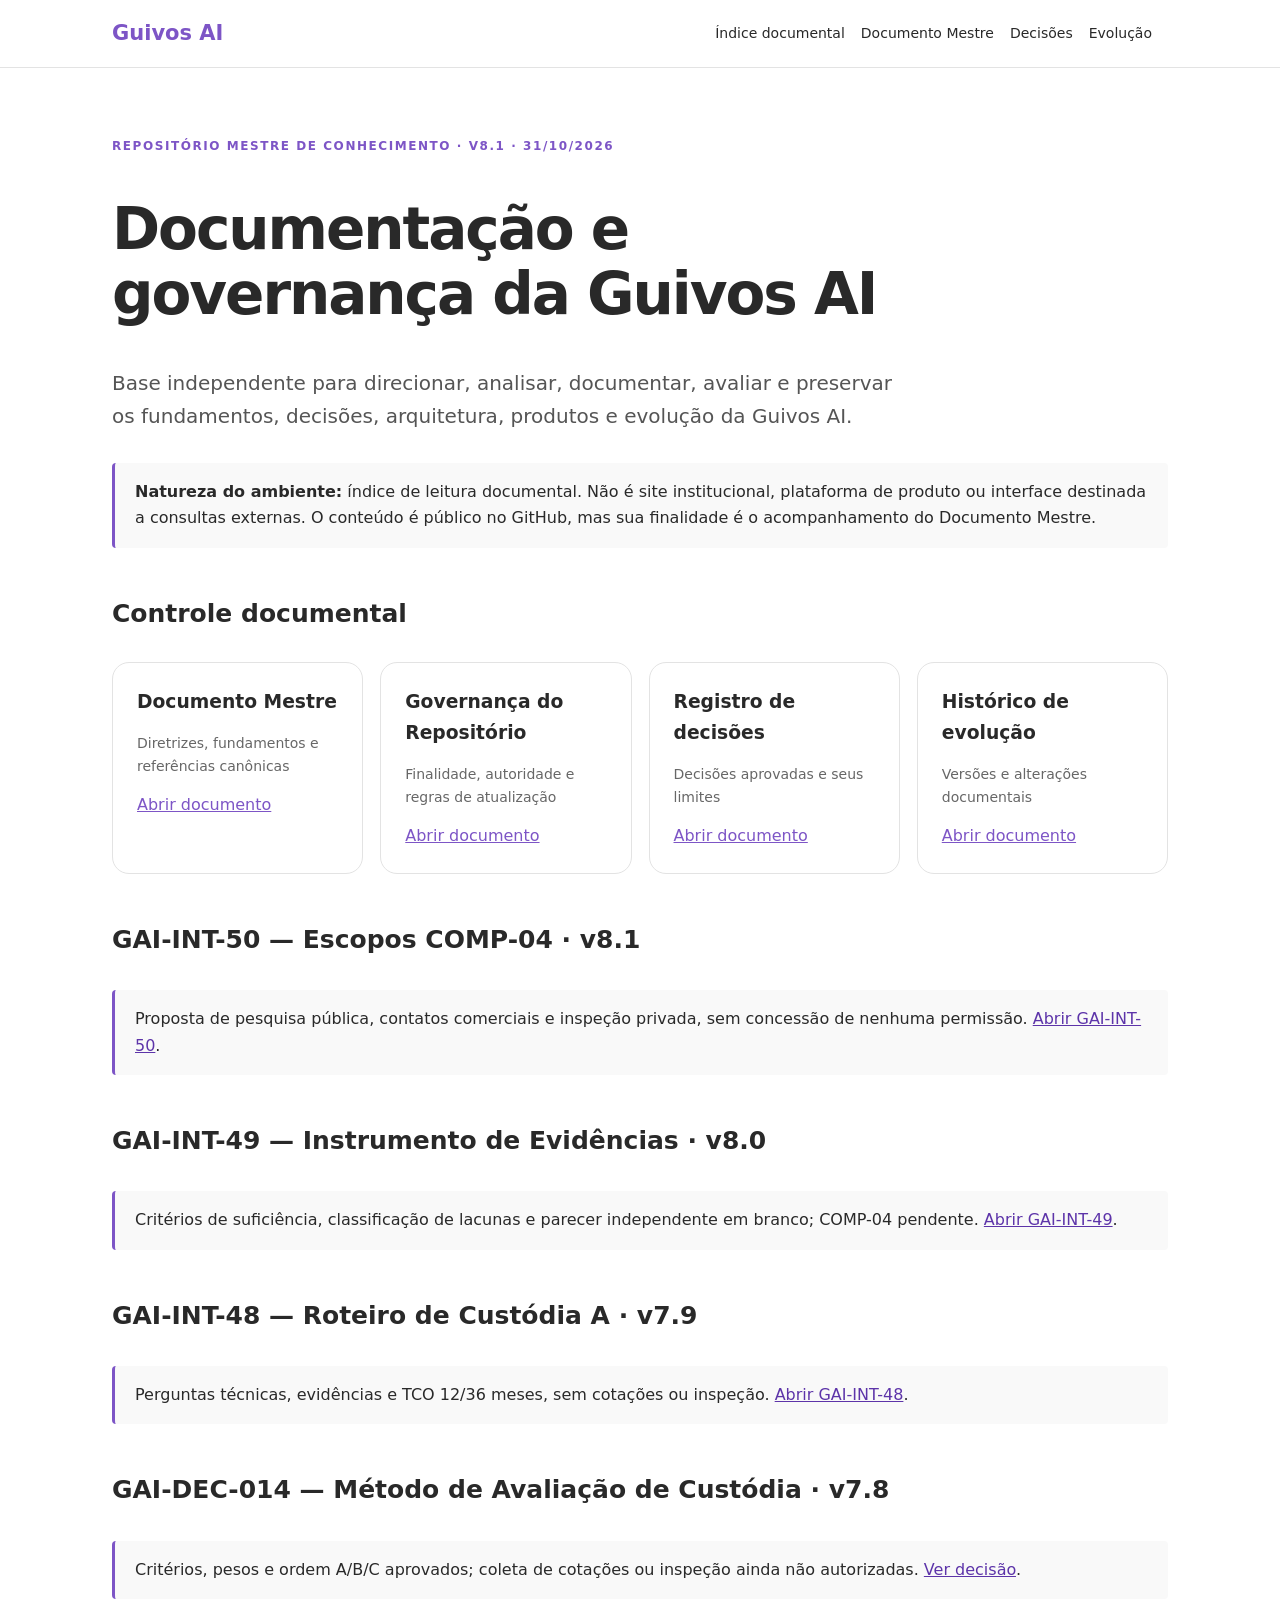
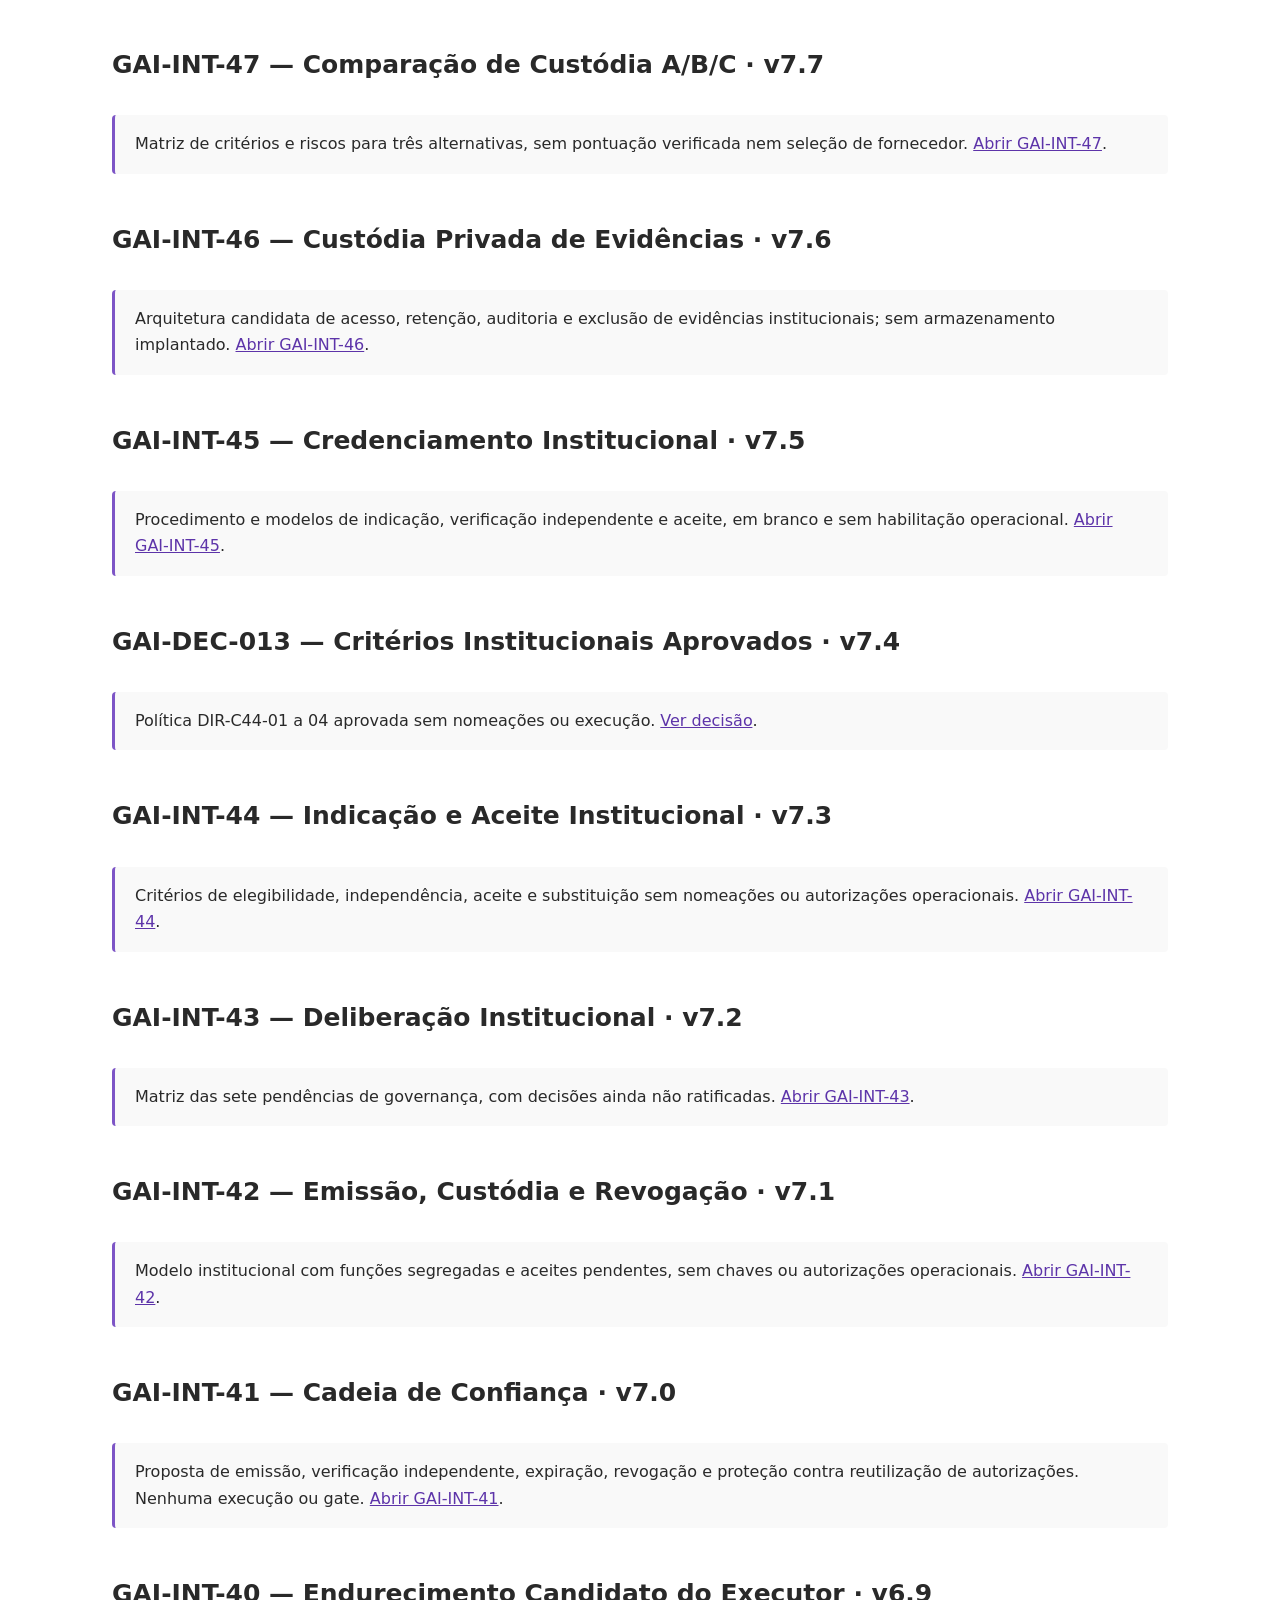
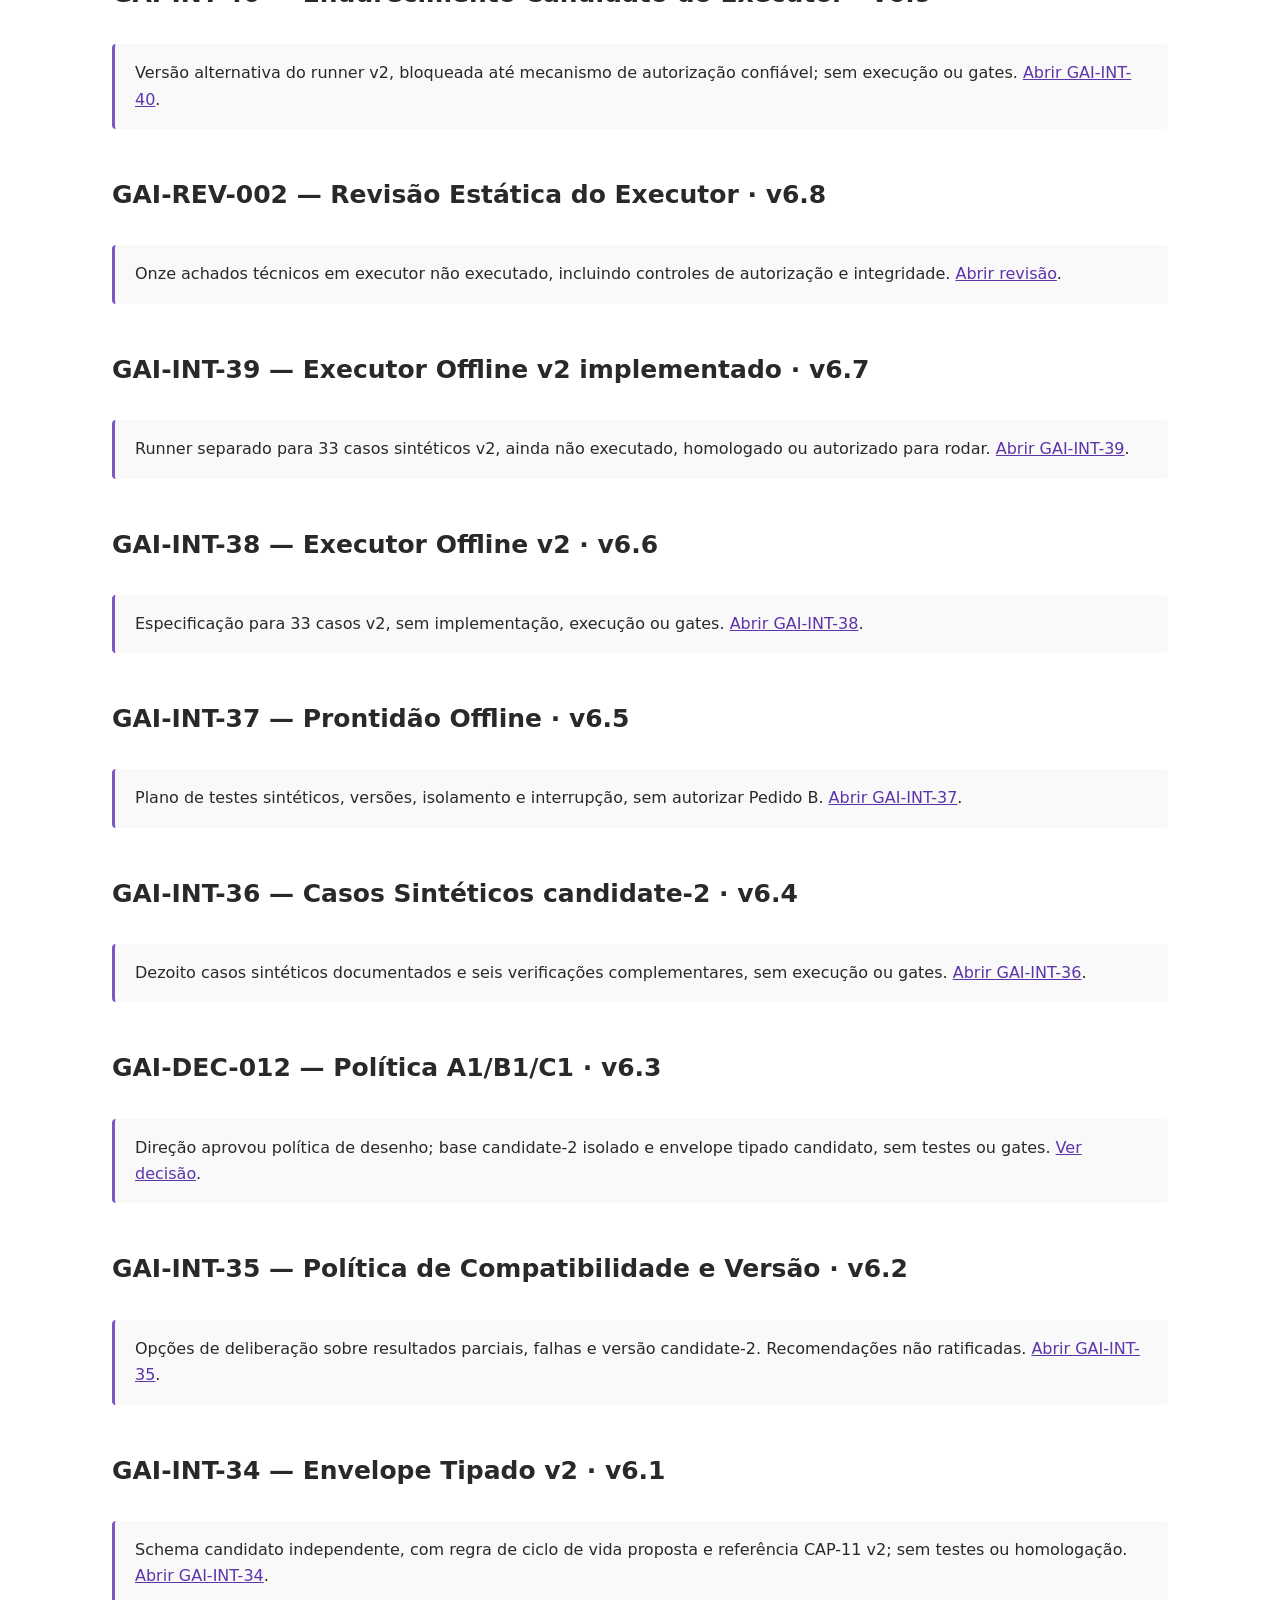
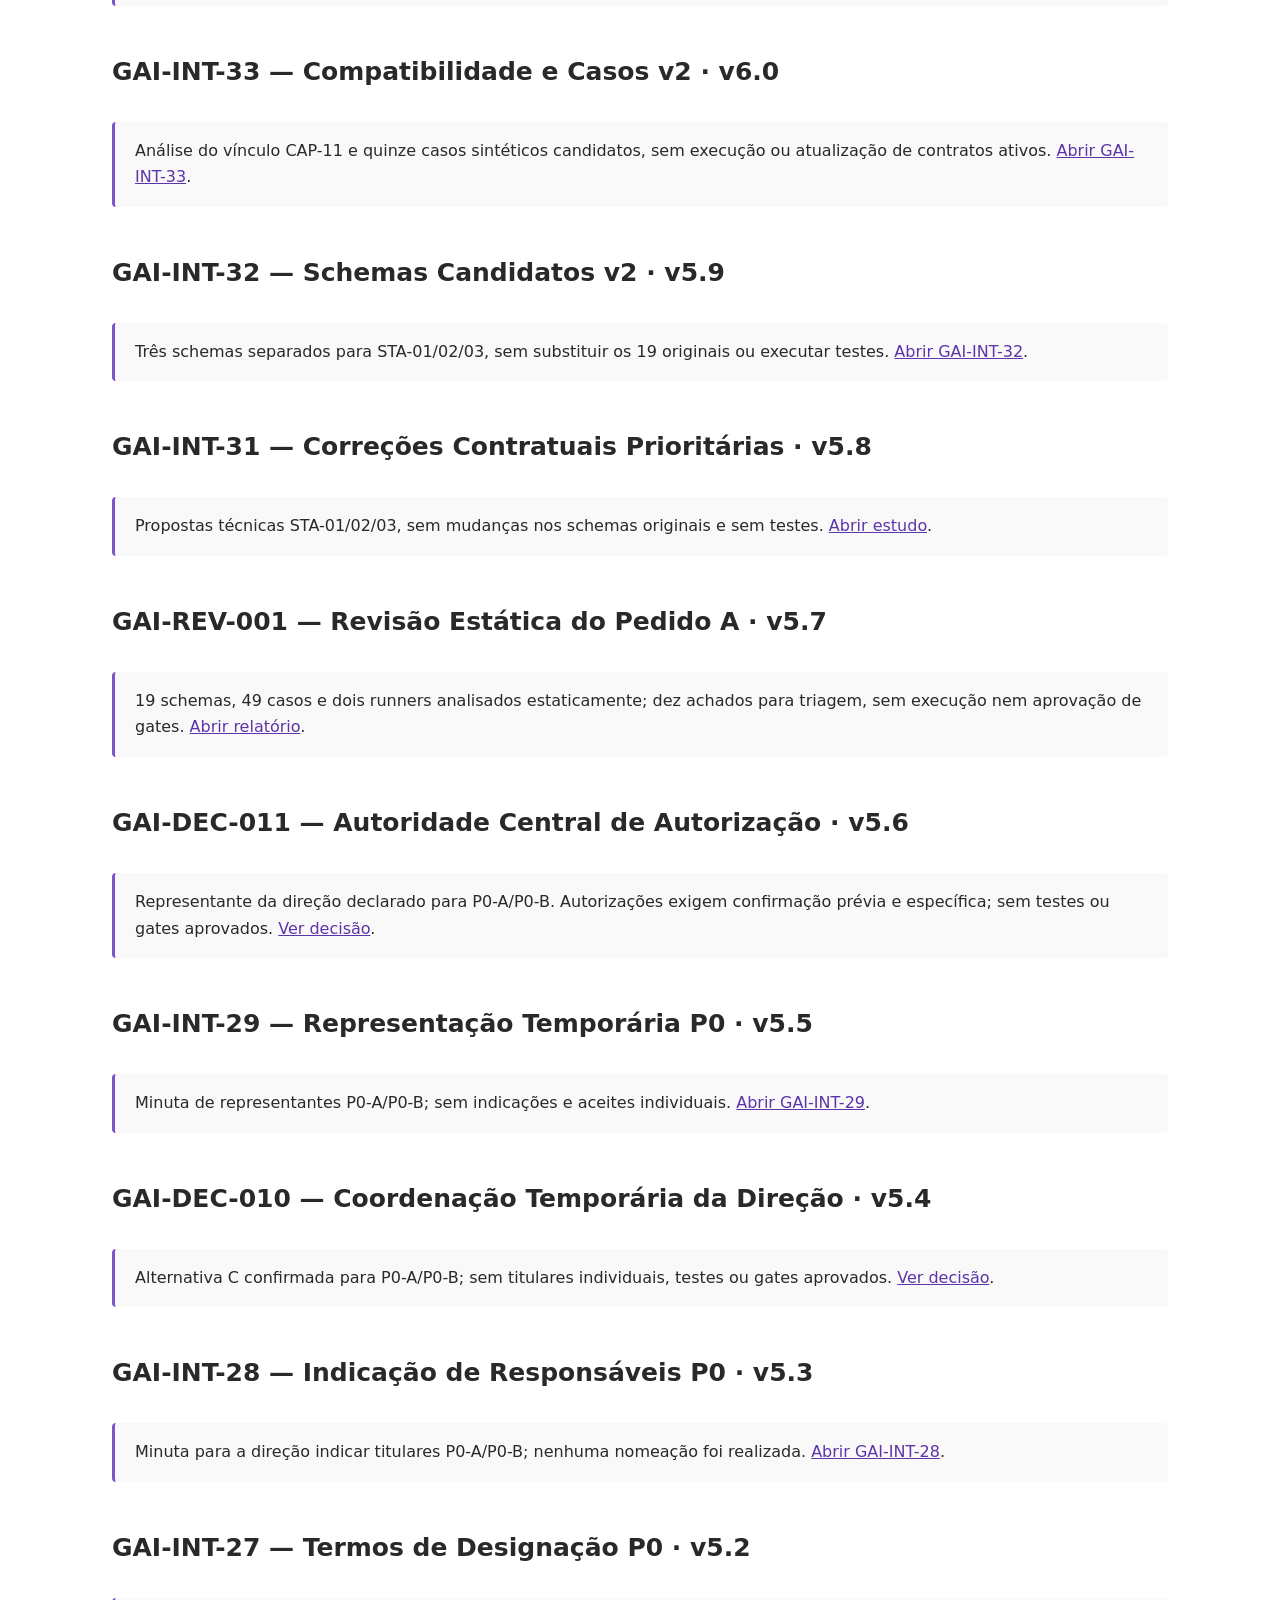
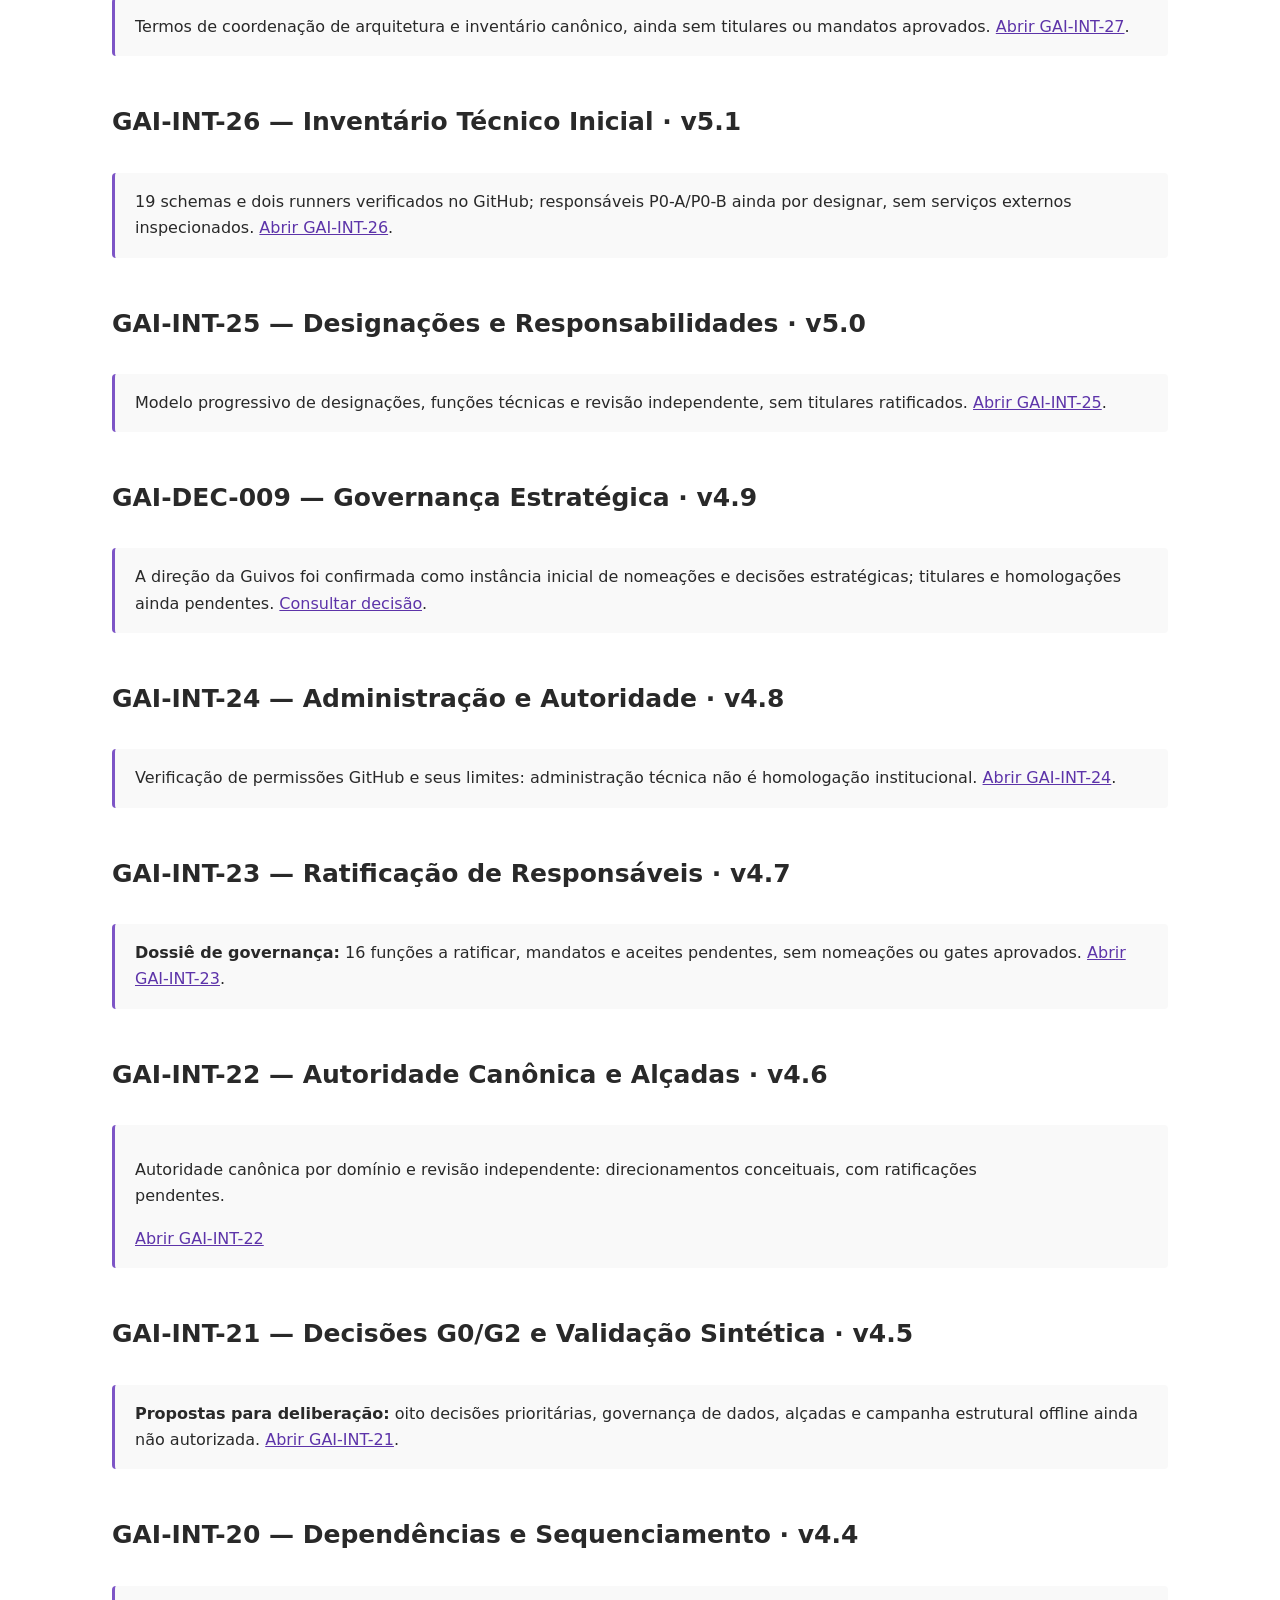
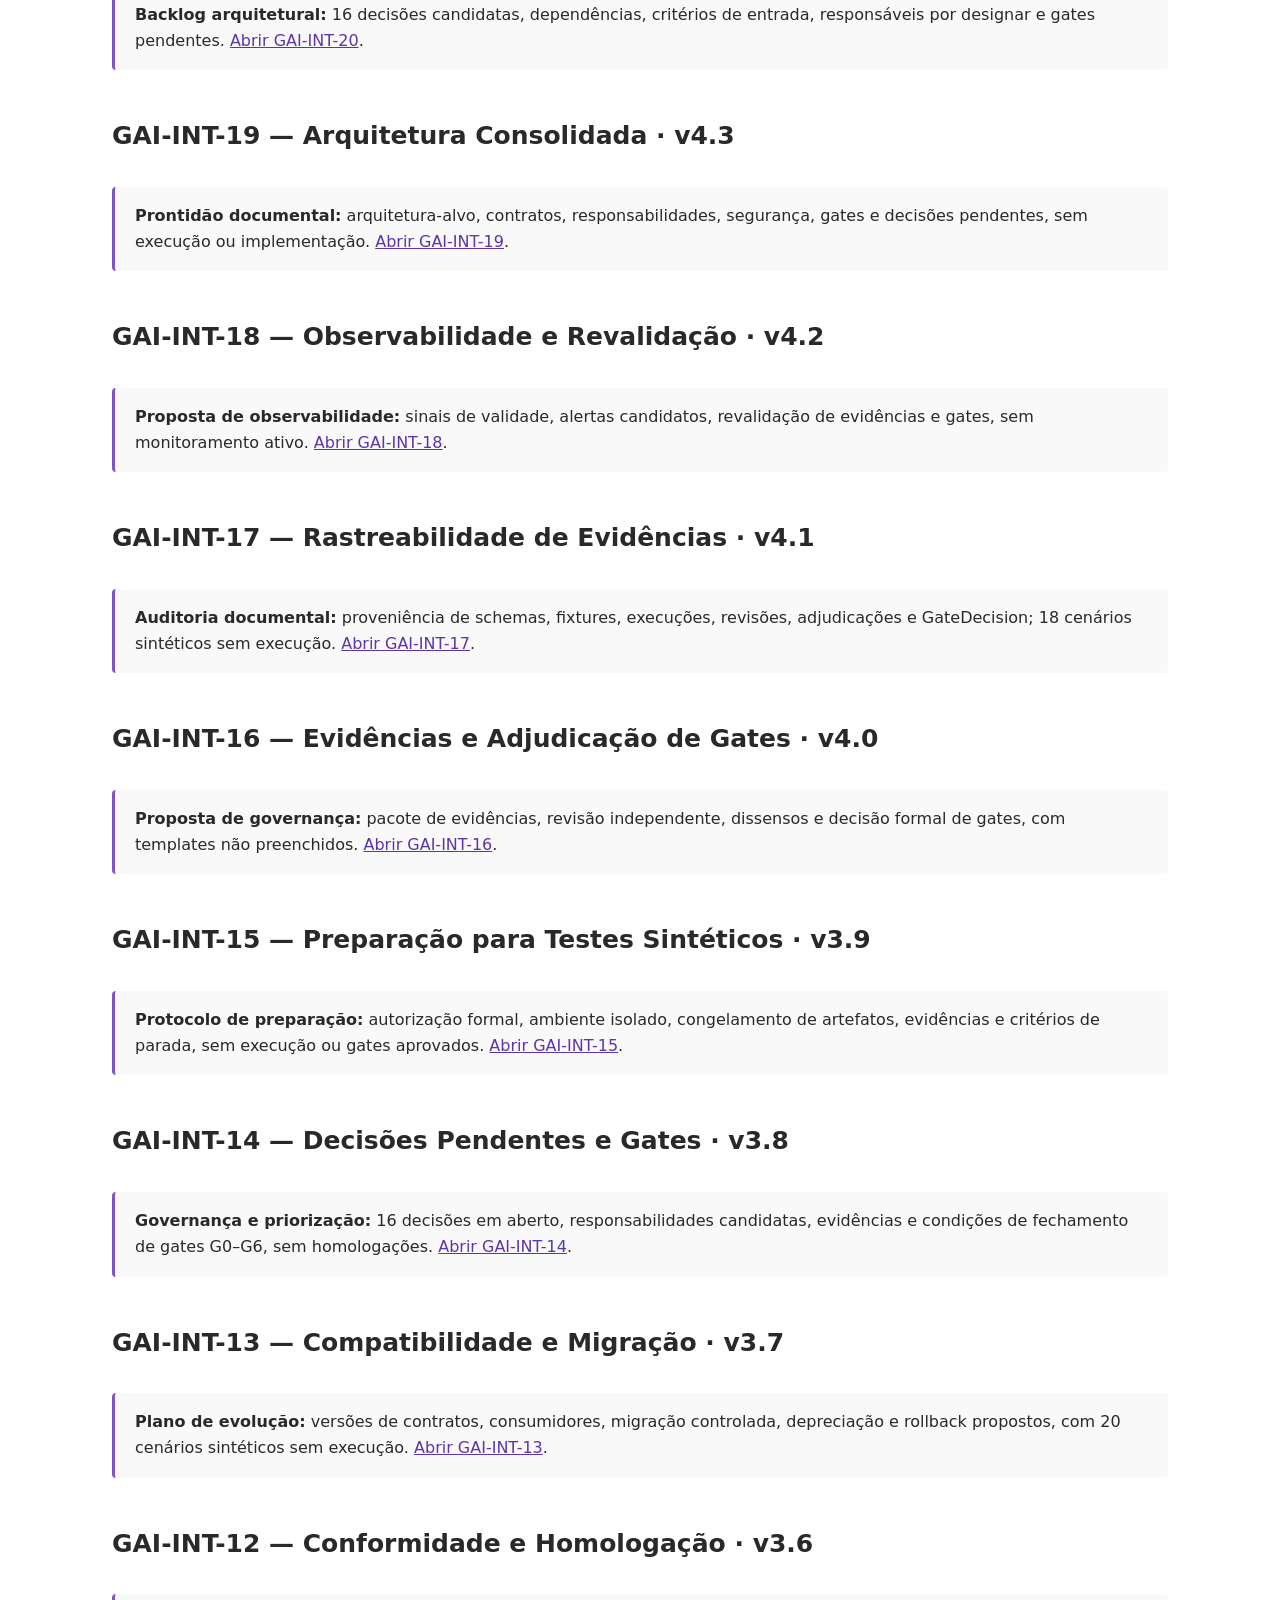
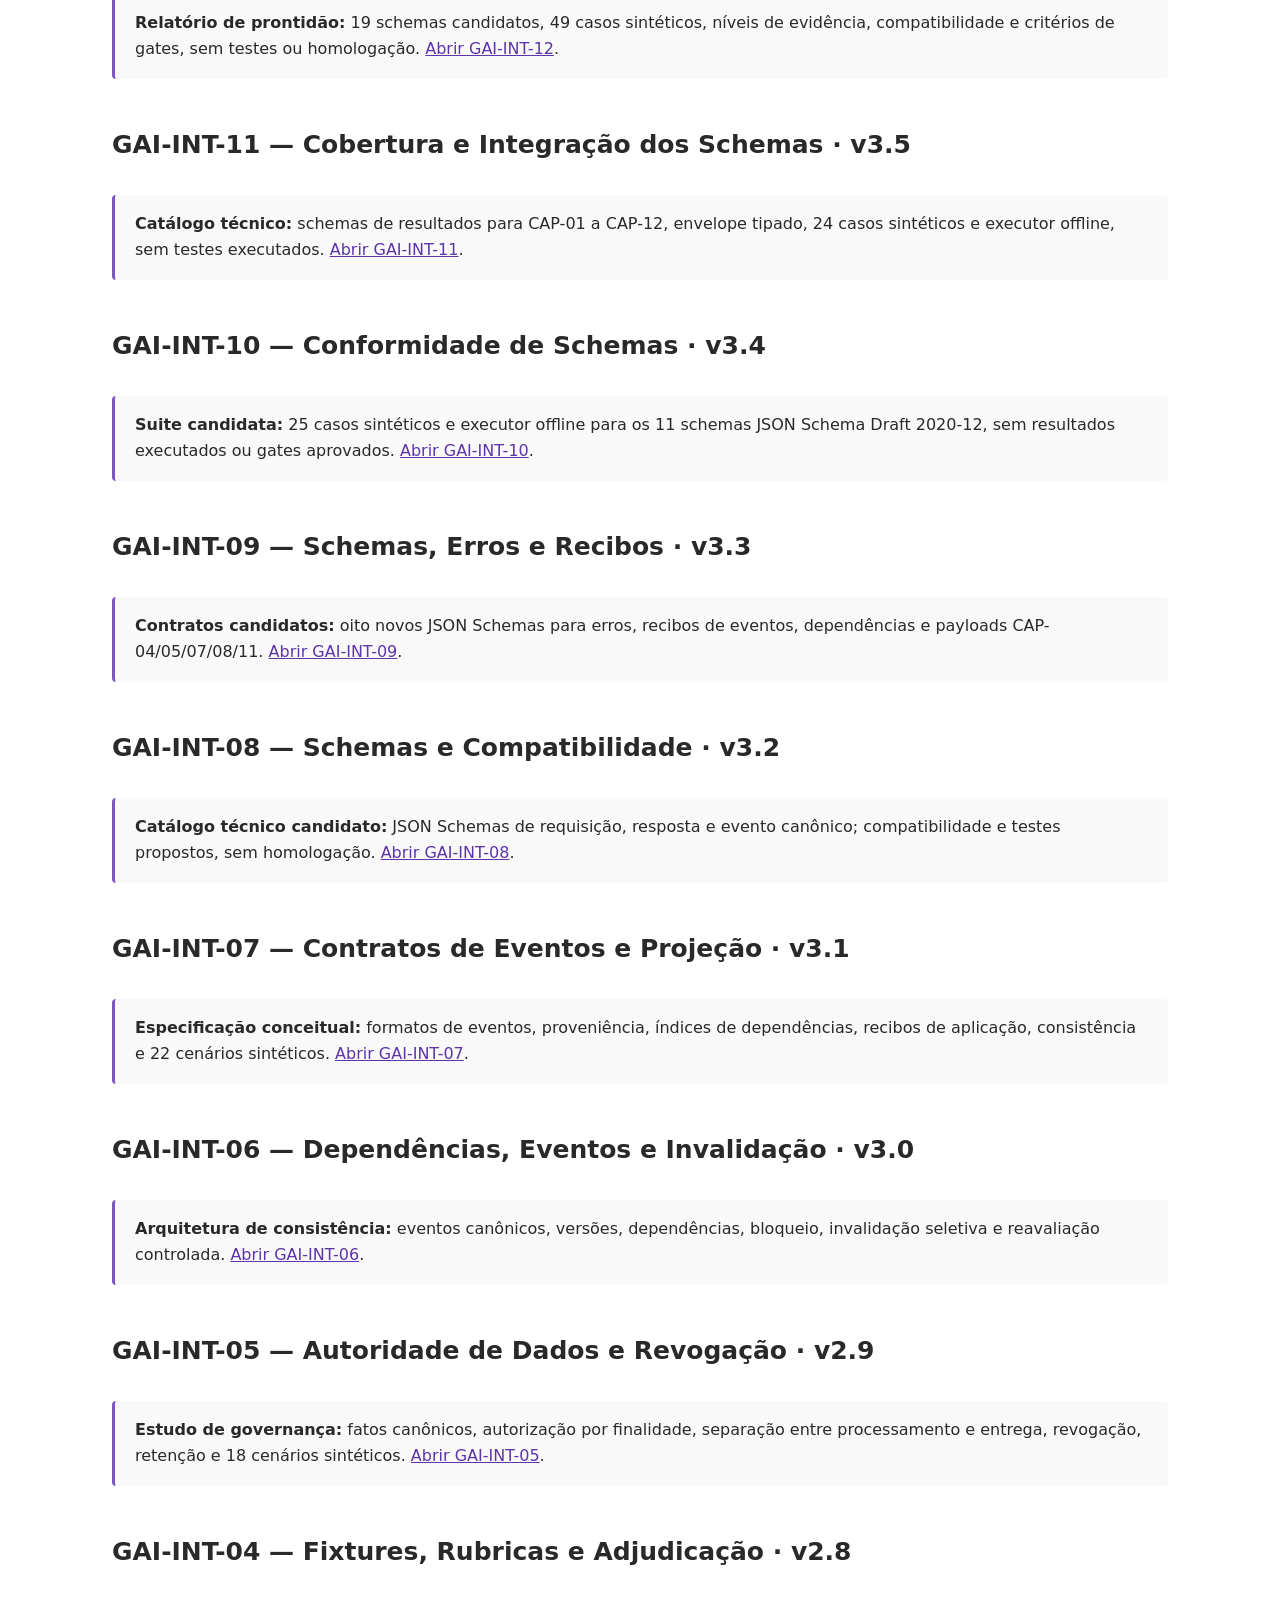
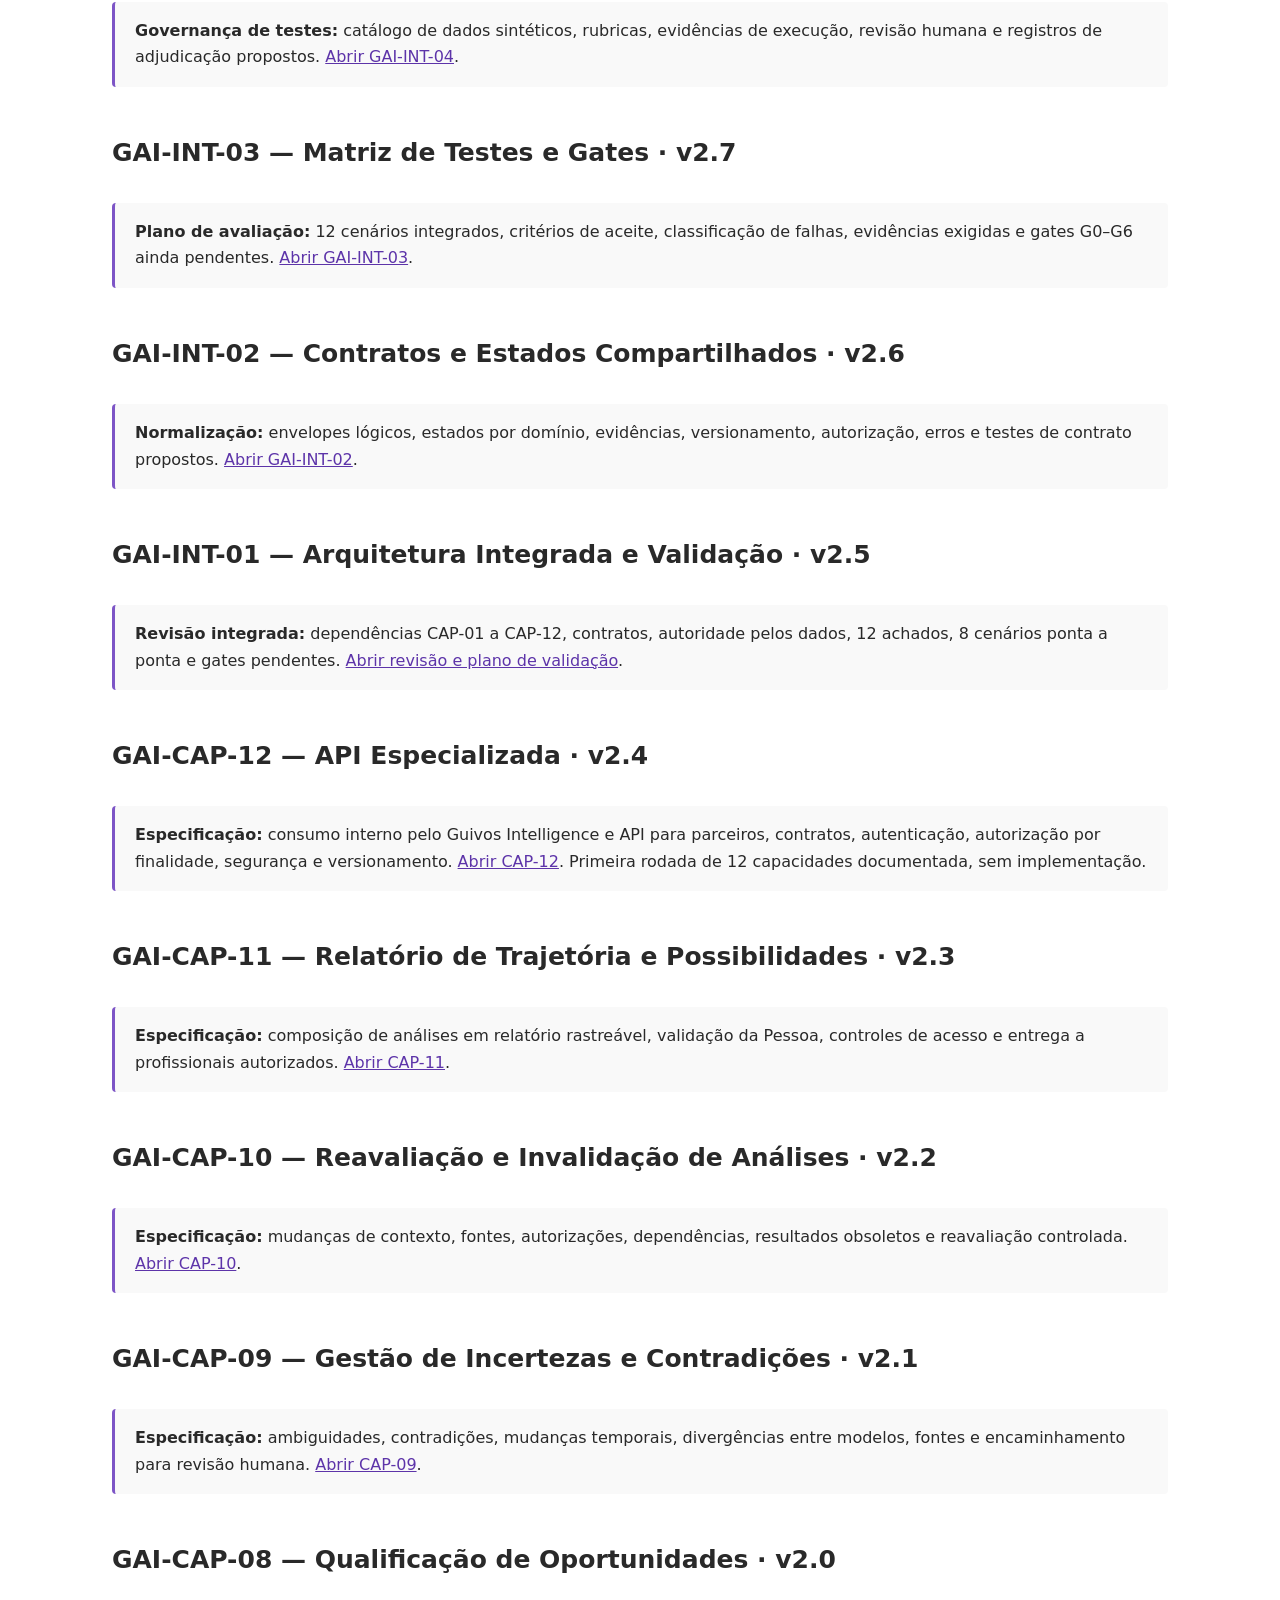
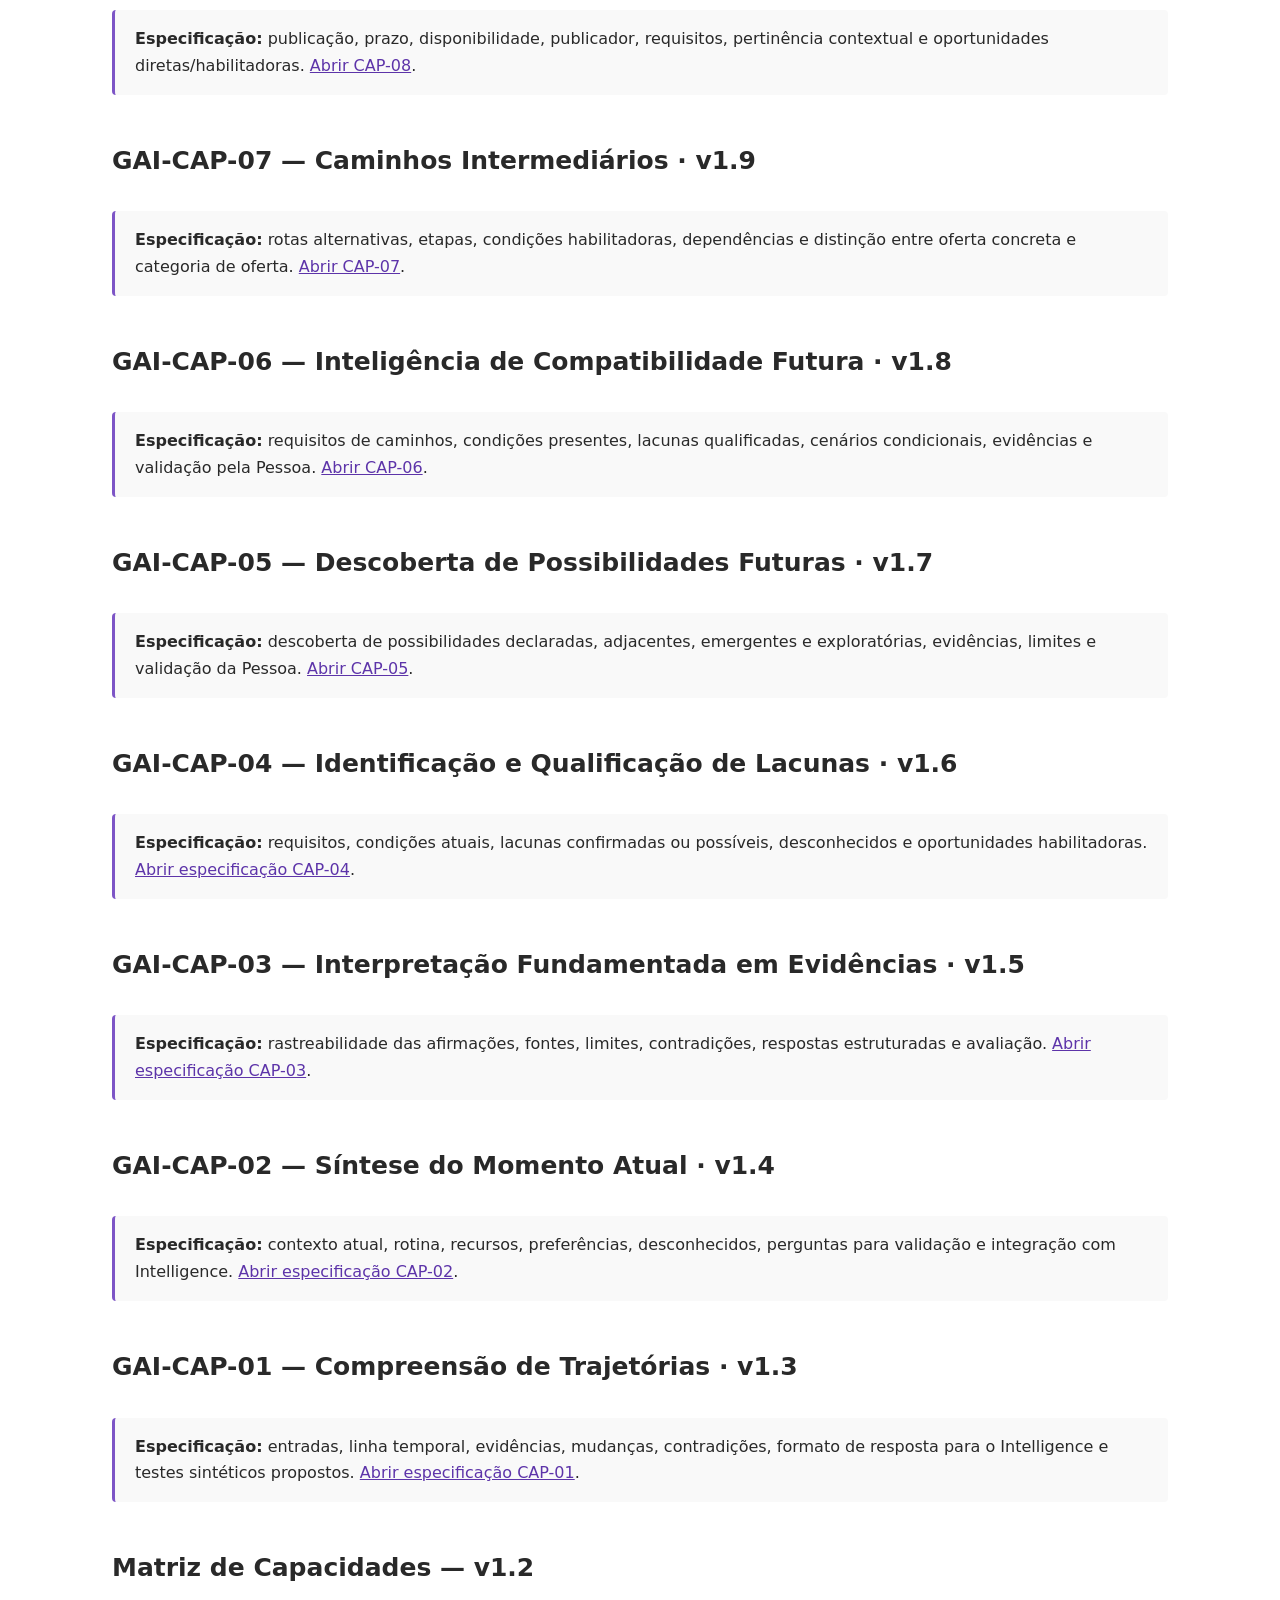
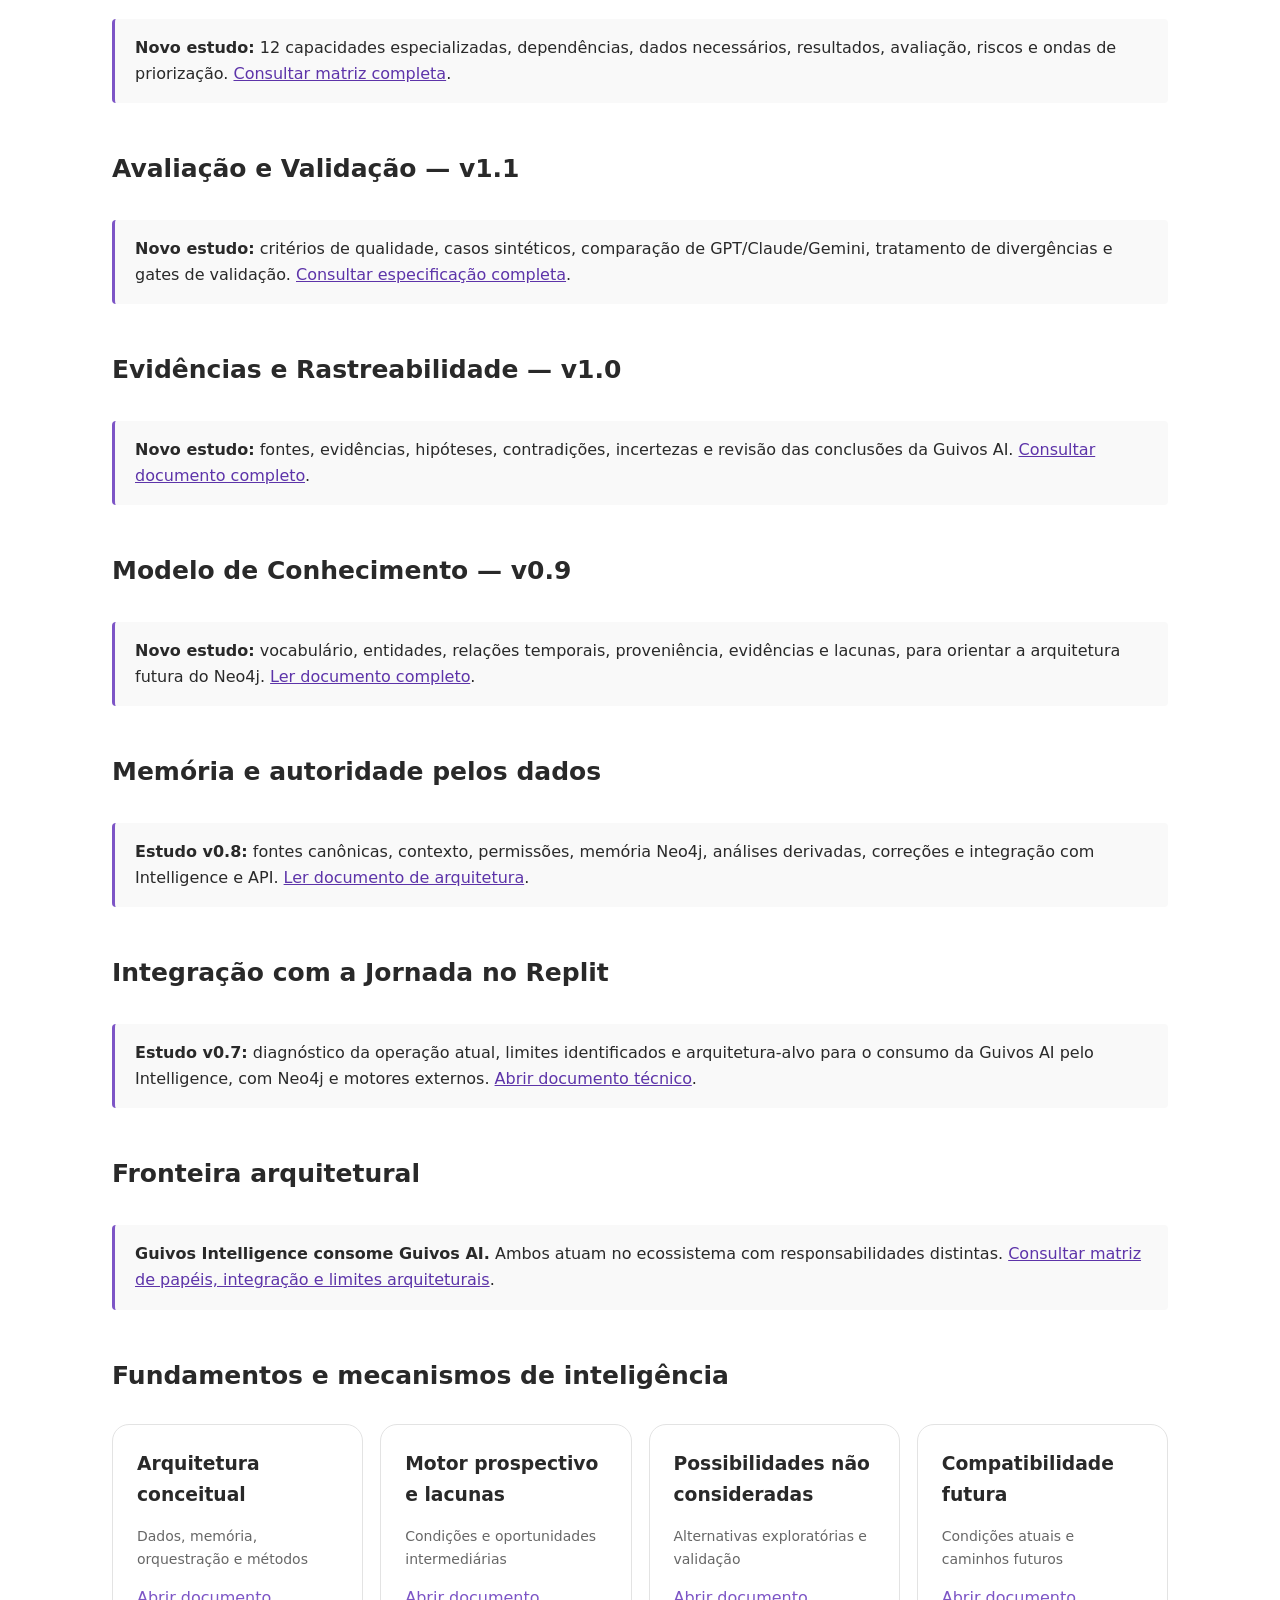
==== commit 90e95e5b: "docs: sync GAI-INT-50 COMP04 scoped authorization proposal v8.1" ====
--- a/index.html
+++ b/index.html
@@ -1 +1 @@
-<!doctype html><html lang="pt-BR"><head><meta charset="utf-8"><meta name="viewport" content="width=device-width,initial-scale=1"><meta name="description" content="Índice documental do Repositório Mestre de Conhecimento da Guivos AI"><title>Guivos AI — Repositório Mestre de Conhecimento</title><link rel="stylesheet" href="assets/style.css"></head><body><header><nav><strong>Guivos AI</strong><div><a href="./">Índice documental</a><a href="docs/index.md">Documento Mestre</a><a href="docs/registro-decisoes.md">Decisões</a><a href="docs/historico-evolucao.md">Evolução</a></div></nav></header><main><span class="eyebrow">Repositório mestre de conhecimento · v8.0 · 31/10/2026</span><h1>Documentação e governança da Guivos AI</h1><p class="lead">Base independente para direcionar, analisar, documentar, avaliar e preservar os fundamentos, decisões, arquitetura, produtos e evolução da Guivos AI.</p><div class="note"><strong>Natureza do ambiente:</strong> índice de leitura documental. Não é site institucional, plataforma de produto ou interface destinada a consultas externas. O conteúdo é público no GitHub, mas sua finalidade é o acompanhamento do Documento Mestre.</div><h2>Controle documental</h2><div class="grid"><article class="card"><h3>Documento Mestre</h3><p>Diretrizes, fundamentos e referências canônicas</p><a href="docs/index.md">Abrir documento</a></article><article class="card"><h3>Governança do Repositório</h3><p>Finalidade, autoridade e regras de atualização</p><a href="docs/governanca-repositorio.md">Abrir documento</a></article><article class="card"><h3>Registro de decisões</h3><p>Decisões aprovadas e seus limites</p><a href="docs/registro-decisoes.md">Abrir documento</a></article><article class="card"><h3>Histórico de evolução</h3><p>Versões e alterações documentais</p><a href="docs/historico-evolucao.md">Abrir documento</a></article></div><h2>GAI-INT-49 — Instrumento de Evidências · v8.0</h2><div class="note">Critérios de suficiência, classificação de lacunas e parecer independente em branco; COMP-04 pendente. <a href="docs/instrumento-avaliacao-evidencias-parecer-alternativa-a.md">Abrir GAI-INT-49</a>.</div><h2>GAI-INT-48 — Roteiro de Custódia A · v7.9</h2><div class="note">Perguntas técnicas, evidências e TCO 12/36 meses, sem cotações ou inspeção. <a href="docs/roteiro-avaliacao-alternativa-a-custodia-gerenciada.md">Abrir GAI-INT-48</a>.</div><h2>GAI-DEC-014 — Método de Avaliação de Custódia · v7.8</h2><div class="note">Critérios, pesos e ordem A/B/C aprovados; coleta de cotações ou inspeção ainda não autorizadas. <a href="docs/decisao-metodo-avaliacao-custodia-gai-dec-014.md">Ver decisão</a>.</div><h2>GAI-INT-47 — Comparação de Custódia A/B/C · v7.7</h2><div class="note">Matriz de critérios e riscos para três alternativas, sem pontuação verificada nem seleção de fornecedor. <a href="docs/matriz-comparativa-custodia-institucional-a-b-c.md">Abrir GAI-INT-47</a>.</div><h2>GAI-INT-46 — Custódia Privada de Evidências · v7.6</h2><div class="note">Arquitetura candidata de acesso, retenção, auditoria e exclusão de evidências institucionais; sem armazenamento implantado. <a href="docs/arquitetura-custodia-privada-evidencias-institucionais-candidata.md">Abrir GAI-INT-46</a>.</div><h2>GAI-INT-45 — Credenciamento Institucional · v7.5</h2><div class="note">Procedimento e modelos de indicação, verificação independente e aceite, em branco e sem habilitação operacional. <a href="docs/procedimento-credenciamento-institucional-candidato.md">Abrir GAI-INT-45</a>.</div><h2>GAI-DEC-013 — Critérios Institucionais Aprovados · v7.4</h2><div class="note">Política DIR-C44-01 a 04 aprovada sem nomeações ou execução. <a href="docs/decisao-aprovacao-criterios-institucionais-gai-dec-013.md">Ver decisão</a>.</div><h2>GAI-INT-44 — Indicação e Aceite Institucional · v7.3</h2><div class="note">Critérios de elegibilidade, independência, aceite e substituição sem nomeações ou autorizações operacionais. <a href="docs/criterios-indicacao-aceite-responsaveis-institucionais.md">Abrir GAI-INT-44</a>.</div><h2>GAI-INT-43 — Deliberação Institucional · v7.2</h2><div class="note">Matriz das sete pendências de governança, com decisões ainda não ratificadas. <a href="docs/matriz-deliberacao-pendencias-institucionais-inst01-inst07.md">Abrir GAI-INT-43</a>.</div><h2>GAI-INT-42 — Emissão, Custódia e Revogação · v7.1</h2><div class="note">Modelo institucional com funções segregadas e aceites pendentes, sem chaves ou autorizações operacionais. <a href="docs/modelo-institucional-emissao-custodia-revogacao-autorizacoes.md">Abrir GAI-INT-42</a>.</div><h2>GAI-INT-41 — Cadeia de Confiança · v7.0</h2><div class="note">Proposta de emissão, verificação independente, expiração, revogação e proteção contra reutilização de autorizações. Nenhuma execução ou gate. <a href="docs/cadeia-confianca-autorizacoes-execucao-candidata.md">Abrir GAI-INT-41</a>.</div><h2>GAI-INT-40 — Endurecimento Candidato do Executor · v6.9</h2><div class="note">Versão alternativa do runner v2, bloqueada até mecanismo de autorização confiável; sem execução ou gates. <a href="docs/endurecimento-executor-v2-candidato-bloqueado.md">Abrir GAI-INT-40</a>.</div><h2>GAI-REV-002 — Revisão Estática do Executor · v6.8</h2><div class="note">Onze achados técnicos em executor não executado, incluindo controles de autorização e integridade. <a href="docs/revisao-estatica-executor-offline-v2-rev002.md">Abrir revisão</a>.</div><h2>GAI-INT-39 — Executor Offline v2 implementado · v6.7</h2><div class="note">Runner separado para 33 casos sintéticos v2, ainda não executado, homologado ou autorizado para rodar. <a href="docs/implementacao-executor-offline-v2-nao-executado.md">Abrir GAI-INT-39</a>.</div><h2>GAI-INT-38 — Executor Offline v2 · v6.6</h2><div class="note">Especificação para 33 casos v2, sem implementação, execução ou gates. <a href="docs/especificacao-executor-offline-33-casos-v2.md">Abrir GAI-INT-38</a>.</div><h2>GAI-INT-37 — Prontidão Offline · v6.5</h2><div class="note">Plano de testes sintéticos, versões, isolamento e interrupção, sem autorizar Pedido B. <a href="docs/pacote-prontidao-testes-offline-candidate-2.md">Abrir GAI-INT-37</a>.</div><h2>GAI-INT-36 — Casos Sintéticos candidate-2 · v6.4</h2><div class="note">Dezoito casos sintéticos documentados e seis verificações complementares, sem execução ou gates. <a href="docs/matriz-casos-protocolo-candidate-2.md">Abrir GAI-INT-36</a>.</div><h2>GAI-DEC-012 — Política A1/B1/C1 · v6.3</h2><div class="note">Direção aprovou política de desenho; base candidate-2 isolado e envelope tipado candidato, sem testes ou gates. <a href="docs/decisao-politica-envelope-v2-a1-b1-c1.md">Ver decisão</a>.</div><h2>GAI-INT-35 — Política de Compatibilidade e Versão · v6.2</h2><div class="note">Opções de deliberação sobre resultados parciais, falhas e versão candidate-2. Recomendações não ratificadas. <a href="docs/deliberacao-compatibilidade-versionamento-envelope-v2.md">Abrir GAI-INT-35</a>.</div><h2>GAI-INT-34 — Envelope Tipado v2 · v6.1</h2><div class="note">Schema candidato independente, com regra de ciclo de vida proposta e referência CAP-11 v2; sem testes ou homologação. <a href="docs/envelope-tipado-v2-politica-ciclo-vida-candidata.md">Abrir GAI-INT-34</a>.</div><h2>GAI-INT-33 — Compatibilidade e Casos v2 · v6.0</h2><div class="note">Análise do vínculo CAP-11 e quinze casos sintéticos candidatos, sem execução ou atualização de contratos ativos. <a href="docs/compatibilidade-contrato-tipado-matriz-casos-v2.md">Abrir GAI-INT-33</a>.</div><h2>GAI-INT-32 — Schemas Candidatos v2 · v5.9</h2><div class="note">Três schemas separados para STA-01/02/03, sem substituir os 19 originais ou executar testes. <a href="docs/schemas-candidatos-v2-propostas-sta01-sta02-sta03.md">Abrir GAI-INT-32</a>.</div><h2>GAI-INT-31 — Correções Contratuais Prioritárias · v5.8</h2><div class="note">Propostas técnicas STA-01/02/03, sem mudanças nos schemas originais e sem testes. <a href="docs/propostas-correcao-contratos-prioritarios-sta01-sta02-sta03.md">Abrir estudo</a>.</div><h2>GAI-REV-001 — Revisão Estática do Pedido A · v5.7</h2><div class="note">19 schemas, 49 casos e dois runners analisados estaticamente; dez achados para triagem, sem execução nem aprovação de gates. <a href="docs/relatorio-revisao-estatica-autorizada-pedido-a.md">Abrir relatório</a>.</div><h2>GAI-DEC-011 — Autoridade Central de Autorização · v5.6</h2><div class="note">Representante da direção declarado para P0-A/P0-B. Autorizações exigem confirmação prévia e específica; sem testes ou gates aprovados. <a href="docs/decisao-representante-direcao-autoridade-central-autorizacao.md">Ver decisão</a>.</div><h2>GAI-INT-29 — Representação Temporária P0 · v5.5</h2><div class="note">Minuta de representantes P0-A/P0-B; sem indicações e aceites individuais. <a href="docs/encaminhamento-representante-temporario-p0.md">Abrir GAI-INT-29</a>.</div><h2>GAI-DEC-010 — Coordenação Temporária da Direção · v5.4</h2><div class="note">Alternativa C confirmada para P0-A/P0-B; sem titulares individuais, testes ou gates aprovados. <a href="docs/decisao-coordenacao-temporaria-direcao-p0-a-p0-b.md">Ver decisão</a>.</div><h2>GAI-INT-28 — Indicação de Responsáveis P0 · v5.3</h2><div class="note">Minuta para a direção indicar titulares P0-A/P0-B; nenhuma nomeação foi realizada. <a href="docs/minuta-executiva-indicacao-p0-a-p0-b.md">Abrir GAI-INT-28</a>.</div><h2>GAI-INT-27 — Termos de Designação P0 · v5.2</h2><div class="note">Termos de coordenação de arquitetura e inventário canônico, ainda sem titulares ou mandatos aprovados. <a href="docs/termos-designacao-coordenacao-arquitetura-inventario-canonico.md">Abrir GAI-INT-27</a>.</div><h2>GAI-INT-26 — Inventário Técnico Inicial · v5.1</h2><div class="note">19 schemas e dois runners verificados no GitHub; responsáveis P0-A/P0-B ainda por designar, sem serviços externos inspecionados. <a href="docs/inventario-tecnico-inicial-designacoes-p0.md">Abrir GAI-INT-26</a>.</div><h2>GAI-INT-25 — Designações e Responsabilidades · v5.0</h2><div class="note">Modelo progressivo de designações, funções técnicas e revisão independente, sem titulares ratificados. <a href="docs/modelo-inicial-designacoes-segregacao-responsabilidades.md">Abrir GAI-INT-25</a>.</div><h2>GAI-DEC-009 — Governança Estratégica · v4.9</h2><div class="note">A direção da Guivos foi confirmada como instância inicial de nomeações e decisões estratégicas; titulares e homologações ainda pendentes. <a href="docs/decisao-instancia-governanca-direcao-guivos.md">Consultar decisão</a>.</div><h2>GAI-INT-24 — Administração e Autoridade · v4.8</h2><div class="note">Verificação de permissões GitHub e seus limites: administração técnica não é homologação institucional. <a href="docs/verificacao-administracao-repositorio-limites-autoridade.md">Abrir GAI-INT-24</a>.</div><h2>GAI-INT-23 — Ratificação de Responsáveis · v4.7</h2><div class="note"><strong>Dossiê de governança:</strong> 16 funções a ratificar, mandatos e aceites pendentes, sem nomeações ou gates aprovados. <a href="docs/dossie-ratificacao-responsaveis-autoridade-alcadas.md">Abrir GAI-INT-23</a>.</div><h2>GAI-INT-22 — Autoridade Canônica e Alçadas · v4.6</h2><div class="note"><p>Autoridade canônica por domínio e revisão independente: direcionamentos conceituais, com ratificações pendentes.</p><a href="docs/encaminhamento-decisoes-autoridade-canonica-alcadas-g0-g2.md">Abrir GAI-INT-22</a></div><h2>GAI-INT-21 — Decisões G0/G2 e Validação Sintética · v4.5</h2><div class="note"><strong>Propostas para deliberação:</strong> oito decisões prioritárias, governança de dados, alçadas e campanha estrutural offline ainda não autorizada. <a href="docs/pacote-decisoes-g0-g2-autorizacao-validacao-estrutural.md">Abrir GAI-INT-21</a>.</div><h2>GAI-INT-20 — Dependências e Sequenciamento · v4.4</h2><div class="note"><strong>Backlog arquitetural:</strong> 16 decisões candidatas, dependências, critérios de entrada, responsáveis por designar e gates pendentes. <a href="docs/matriz-dependencias-sequenciamento-entrada-implementacao.md">Abrir GAI-INT-20</a>.</div><h2>GAI-INT-19 — Arquitetura Consolidada · v4.3</h2><div class="note"><strong>Prontidão documental:</strong> arquitetura-alvo, contratos, responsabilidades, segurança, gates e decisões pendentes, sem execução ou implementação. <a href="docs/consolidacao-arquitetura-prontidao-implementacao.md">Abrir GAI-INT-19</a>.</div><h2>GAI-INT-18 — Observabilidade e Revalidação · v4.2</h2><div class="note"><strong>Proposta de observabilidade:</strong> sinais de validade, alertas candidatos, revalidação de evidências e gates, sem monitoramento ativo. <a href="docs/modelo-observabilidade-gates-alertas-revalidacao.md">Abrir GAI-INT-18</a>.</div><h2>GAI-INT-17 — Rastreabilidade de Evidências · v4.1</h2><div class="note"><strong>Auditoria documental:</strong> proveniência de schemas, fixtures, execuções, revisões, adjudicações e GateDecision; 18 cenários sintéticos sem execução. <a href="docs/modelo-rastreabilidade-auditoria-proveniencia-gates.md">Abrir GAI-INT-17</a>.</div><h2>GAI-INT-16 — Evidências e Adjudicação de Gates · v4.0</h2><div class="note"><strong>Proposta de governança:</strong> pacote de evidências, revisão independente, dissensos e decisão formal de gates, com templates não preenchidos. <a href="docs/pacote-evidencias-revisao-independente-adjudicacao-gates.md">Abrir GAI-INT-16</a>.</div><h2>GAI-INT-15 — Preparação para Testes Sintéticos · v3.9</h2><div class="note"><strong>Protocolo de preparação:</strong> autorização formal, ambiente isolado, congelamento de artefatos, evidências e critérios de parada, sem execução ou gates aprovados. <a href="docs/preparacao-execucao-sintetica-controlada-evidencias-gate.md">Abrir GAI-INT-15</a>.</div><h2>GAI-INT-14 — Decisões Pendentes e Gates · v3.8</h2><div class="note"><strong>Governança e priorização:</strong> 16 decisões em aberto, responsabilidades candidatas, evidências e condições de fechamento de gates G0–G6, sem homologações. <a href="docs/registro-decisoes-pendentes-plano-fechamento-gates.md">Abrir GAI-INT-14</a>.</div><h2>GAI-INT-13 — Compatibilidade e Migração · v3.7</h2><div class="note"><strong>Plano de evolução:</strong> versões de contratos, consumidores, migração controlada, depreciação e rollback propostos, com 20 cenários sintéticos sem execução. <a href="docs/plano-compatibilidade-migracao-evolucao-contratos.md">Abrir GAI-INT-13</a>.</div><h2>GAI-INT-12 — Conformidade e Homologação · v3.6</h2><div class="note"><strong>Relatório de prontidão:</strong> 19 schemas candidatos, 49 casos sintéticos, níveis de evidência, compatibilidade e critérios de gates, sem testes ou homologação. <a href="docs/relatorio-conformidade-estrategia-homologacao-contratual.md">Abrir GAI-INT-12</a>.</div><h2>GAI-INT-11 — Cobertura e Integração dos Schemas · v3.5</h2><div class="note"><strong>Catálogo técnico:</strong> schemas de resultados para CAP-01 a CAP-12, envelope tipado, 24 casos sintéticos e executor offline, sem testes executados. <a href="docs/cobertura-contratos-especializados-integracao-schemas.md">Abrir GAI-INT-11</a>.</div><h2>GAI-INT-10 — Conformidade de Schemas · v3.4</h2><div class="note"><strong>Suite candidata:</strong> 25 casos sintéticos e executor offline para os 11 schemas JSON Schema Draft 2020-12, sem resultados executados ou gates aprovados. <a href="docs/conformidade-schemas-casos-contrato-compatibilidade.md">Abrir GAI-INT-10</a>.</div><h2>GAI-INT-09 — Schemas, Erros e Recibos · v3.3</h2><div class="note"><strong>Contratos candidatos:</strong> oito novos JSON Schemas para erros, recibos de eventos, dependências e payloads CAP-04/05/07/08/11. <a href="docs/schemas-especializados-erros-recibos-eventos.md">Abrir GAI-INT-09</a>.</div><h2>GAI-INT-08 — Schemas e Compatibilidade · v3.2</h2><div class="note"><strong>Catálogo técnico candidato:</strong> JSON Schemas de requisição, resposta e evento canônico; compatibilidade e testes propostos, sem homologação. <a href="docs/catalogo-formal-schemas-compatibilidade-servicos.md">Abrir GAI-INT-08</a>.</div><h2>GAI-INT-07 — Contratos de Eventos e Projeção · v3.1</h2><div class="note"><strong>Especificação conceitual:</strong> formatos de eventos, proveniência, índices de dependências, recibos de aplicação, consistência e 22 cenários sintéticos. <a href="docs/contratos-eventos-projecao-dependencias.md">Abrir GAI-INT-07</a>.</div><h2>GAI-INT-06 — Dependências, Eventos e Invalidação · v3.0</h2><div class="note"><strong>Arquitetura de consistência:</strong> eventos canônicos, versões, dependências, bloqueio, invalidação seletiva e reavaliação controlada. <a href="docs/modelo-dependencias-eventos-propagacao-invalidacao.md">Abrir GAI-INT-06</a>.</div><h2>GAI-INT-05 — Autoridade de Dados e Revogação · v2.9</h2><div class="note"><strong>Estudo de governança:</strong> fatos canônicos, autorização por finalidade, separação entre processamento e entrega, revogação, retenção e 18 cenários sintéticos. <a href="docs/autoridade-dados-consentimentos-revogacao.md">Abrir GAI-INT-05</a>.</div><h2>GAI-INT-04 — Fixtures, Rubricas e Adjudicação · v2.8</h2><div class="note"><strong>Governança de testes:</strong> catálogo de dados sintéticos, rubricas, evidências de execução, revisão humana e registros de adjudicação propostos. <a href="docs/catalogo-fixtures-rubricas-adjudicacao.md">Abrir GAI-INT-04</a>.</div><h2>GAI-INT-03 — Matriz de Testes e Gates · v2.7</h2><div class="note"><strong>Plano de avaliação:</strong> 12 cenários integrados, critérios de aceite, classificação de falhas, evidências exigidas e gates G0–G6 ainda pendentes. <a href="docs/matriz-testes-integrados-criterios-aceite-gates.md">Abrir GAI-INT-03</a>.</div><h2>GAI-INT-02 — Contratos e Estados Compartilhados · v2.6</h2><div class="note"><strong>Normalização:</strong> envelopes lógicos, estados por domínio, evidências, versionamento, autorização, erros e testes de contrato propostos. <a href="docs/normalizacao-contratos-estados-compartilhados.md">Abrir GAI-INT-02</a>.</div><h2>GAI-INT-01 — Arquitetura Integrada e Validação · v2.5</h2><div class="note"><strong>Revisão integrada:</strong> dependências CAP-01 a CAP-12, contratos, autoridade pelos dados, 12 achados, 8 cenários ponta a ponta e gates pendentes. <a href="docs/arquitetura-integrada-plano-validacao.md">Abrir revisão e plano de validação</a>.</div><h2>GAI-CAP-12 — API Especializada · v2.4</h2><div class="note"><strong>Especificação:</strong> consumo interno pelo Guivos Intelligence e API para parceiros, contratos, autenticação, autorização por finalidade, segurança e versionamento. <a href="docs/cap-12-api-especializada-guivos-ai.md">Abrir CAP-12</a>. Primeira rodada de 12 capacidades documentada, sem implementação.</div><h2>GAI-CAP-11 — Relatório de Trajetória e Possibilidades · v2.3</h2><div class="note"><strong>Especificação:</strong> composição de análises em relatório rastreável, validação da Pessoa, controles de acesso e entrega a profissionais autorizados. <a href="docs/cap-11-relatorio-trajetoria-possibilidades.md">Abrir CAP-11</a>.</div><h2>GAI-CAP-10 — Reavaliação e Invalidação de Análises · v2.2</h2><div class="note"><strong>Especificação:</strong> mudanças de contexto, fontes, autorizações, dependências, resultados obsoletos e reavaliação controlada. <a href="docs/cap-10-reavaliacao-invalidacao-analises.md">Abrir CAP-10</a>.</div><h2>GAI-CAP-09 — Gestão de Incertezas e Contradições · v2.1</h2><div class="note"><strong>Especificação:</strong> ambiguidades, contradições, mudanças temporais, divergências entre modelos, fontes e encaminhamento para revisão humana. <a href="docs/cap-09-gestao-incertezas-contradicoes.md">Abrir CAP-09</a>.</div><h2>GAI-CAP-08 — Qualificação de Oportunidades · v2.0</h2><div class="note"><strong>Especificação:</strong> publicação, prazo, disponibilidade, publicador, requisitos, pertinência contextual e oportunidades diretas/habilitadoras. <a href="docs/cap-08-qualificacao-oportunidades.md">Abrir CAP-08</a>.</div><h2>GAI-CAP-07 — Caminhos Intermediários · v1.9</h2><div class="note"><strong>Especificação:</strong> rotas alternativas, etapas, condições habilitadoras, dependências e distinção entre oferta concreta e categoria de oferta. <a href="docs/cap-07-caminhos-intermediarios.md">Abrir CAP-07</a>.</div><h2>GAI-CAP-06 — Inteligência de Compatibilidade Futura · v1.8</h2><div class="note"><strong>Especificação:</strong> requisitos de caminhos, condições presentes, lacunas qualificadas, cenários condicionais, evidências e validação pela Pessoa. <a href="docs/cap-06-inteligencia-compatibilidade-futura.md">Abrir CAP-06</a>.</div><h2>GAI-CAP-05 — Descoberta de Possibilidades Futuras · v1.7</h2><div class="note"><strong>Especificação:</strong> descoberta de possibilidades declaradas, adjacentes, emergentes e exploratórias, evidências, limites e validação da Pessoa. <a href="docs/cap-05-descoberta-possibilidades-futuras.md">Abrir CAP-05</a>.</div><h2>GAI-CAP-04 — Identificação e Qualificação de Lacunas · v1.6</h2><div class="note"><strong>Especificação:</strong> requisitos, condições atuais, lacunas confirmadas ou possíveis, desconhecidos e oportunidades habilitadoras. <a href="docs/cap-04-identificacao-qualificacao-lacunas.md">Abrir especificação CAP-04</a>.</div><h2>GAI-CAP-03 — Interpretação Fundamentada em Evidências · v1.5</h2><div class="note"><strong>Especificação:</strong> rastreabilidade das afirmações, fontes, limites, contradições, respostas estruturadas e avaliação. <a href="docs/cap-03-interpretacao-fundamentada-evidencias.md">Abrir especificação CAP-03</a>.</div><h2>GAI-CAP-02 — Síntese do Momento Atual · v1.4</h2><div class="note"><strong>Especificação:</strong> contexto atual, rotina, recursos, preferências, desconhecidos, perguntas para validação e integração com Intelligence. <a href="docs/cap-02-sintese-momento-atual.md">Abrir especificação CAP-02</a>.</div><h2>GAI-CAP-01 — Compreensão de Trajetórias · v1.3</h2><div class="note"><strong>Especificação:</strong> entradas, linha temporal, evidências, mudanças, contradições, formato de resposta para o Intelligence e testes sintéticos propostos. <a href="docs/cap-01-leitura-compreensao-trajetorias.md">Abrir especificação CAP-01</a>.</div><h2>Matriz de Capacidades — v1.2</h2><div class="note"><strong>Novo estudo:</strong> 12 capacidades especializadas, dependências, dados necessários, resultados, avaliação, riscos e ondas de priorização. <a href="docs/matriz-capacidades-guivos-ai.md">Consultar matriz completa</a>.</div><h2>Avaliação e Validação — v1.1</h2><div class="note"><strong>Novo estudo:</strong> critérios de qualidade, casos sintéticos, comparação de GPT/Claude/Gemini, tratamento de divergências e gates de validação. <a href="docs/avaliacao-validacao-qualidade.md">Consultar especificação completa</a>.</div><h2>Evidências e Rastreabilidade — v1.0</h2><div class="note"><strong>Novo estudo:</strong> fontes, evidências, hipóteses, contradições, incertezas e revisão das conclusões da Guivos AI. <a href="docs/modelo-evidencias-rastreabilidade.md">Consultar documento completo</a>.</div><h2>Modelo de Conhecimento — v0.9</h2><div class="note"><strong>Novo estudo:</strong> vocabulário, entidades, relações temporais, proveniência, evidências e lacunas, para orientar a arquitetura futura do Neo4j. <a href="docs/modelo-conhecimento-ontologia-temporal.md">Ler documento completo</a>.</div><h2>Memória e autoridade pelos dados</h2><div class="note"><strong>Estudo v0.8:</strong> fontes canônicas, contexto, permissões, memória Neo4j, análises derivadas, correções e integração com Intelligence e API. <a href="docs/autoridade-dados-memoria-contexto.md">Ler documento de arquitetura</a>.</div><h2>Integração com a Jornada no Replit</h2><div class="note"><strong>Estudo v0.7:</strong> diagnóstico da operação atual, limites identificados e arquitetura-alvo para o consumo da Guivos AI pelo Intelligence, com Neo4j e motores externos. <a href="docs/integracao-replit-intelligence-ai-neo4j.md">Abrir documento técnico</a>.</div><h2>Fronteira arquitetural</h2><div class="note"><strong>Guivos Intelligence consome Guivos AI.</strong> Ambos atuam no ecossistema com responsabilidades distintas. <a href="docs/guivos-ai-vs-intelligence.md">Consultar matriz de papéis, integração e limites arquiteturais</a>.</div><h2>Fundamentos e mecanismos de inteligência</h2><div class="grid"><article class="card"><h3>Arquitetura conceitual</h3><p>Dados, memória, orquestração e métodos</p><a href="docs/arquitetura.md">Abrir documento</a></article><article class="card"><h3>Motor prospectivo e lacunas</h3><p>Condições e oportunidades intermediárias</p><a href="docs/motor-possibilidades-lacunas.md">Abrir documento</a></article><article class="card"><h3>Possibilidades não consideradas</h3><p>Alternativas exploratórias e validação</p><a href="docs/descoberta-possibilidades-nao-consideradas.md">Abrir documento</a></article><article class="card"><h3>Compatibilidade futura</h3><p>Condições atuais e caminhos futuros</p><a href="docs/compatibilidade-futura.md">Abrir documento</a></article></div><h2>Produtos, aplicações e responsabilidade</h2><div class="grid"><article class="card"><h3>Relatório de Trajetória e Possibilidades</h3><p>Evidências, hipóteses e perguntas</p><a href="docs/relatorio.md">Abrir documento</a></article><article class="card"><h3>Produto e API</h3><p>Hipóteses de comercialização e integração</p><a href="docs/produto-api.md">Abrir documento</a></article><article class="card"><h3>Governança de dados</h3><p>Privacidade, limites e responsabilidade humana</p><a href="docs/governanca.md">Abrir documento</a></article></div><h2>Regra de autoridade</h2><p>Conceitos e mecanismos em estudo não representam implementação concluída. Decisões são registradas separadamente das hipóteses. Cada evolução deve atualizar o repositório e este índice documental.</p><p>Referência institucional relacionada: <a href="https://github.com/guivos-repositorio/Guivos-Knowledge-Repository">Guivos Knowledge Repository</a>, com governança independente.</p></main><footer>Guivos AI · Repositório Mestre de Conhecimento · Versão documental 8.0</footer></body></html>+<!doctype html><html lang="pt-BR"><head><meta charset="utf-8"><meta name="viewport" content="width=device-width,initial-scale=1"><meta name="description" content="Índice documental do Repositório Mestre de Conhecimento da Guivos AI"><title>Guivos AI — Repositório Mestre de Conhecimento</title><link rel="stylesheet" href="assets/style.css"></head><body><header><nav><strong>Guivos AI</strong><div><a href="./">Índice documental</a><a href="docs/index.md">Documento Mestre</a><a href="docs/registro-decisoes.md">Decisões</a><a href="docs/historico-evolucao.md">Evolução</a></div></nav></header><main><span class="eyebrow">Repositório mestre de conhecimento · v8.1 · 31/10/2026</span><h1>Documentação e governança da Guivos AI</h1><p class="lead">Base independente para direcionar, analisar, documentar, avaliar e preservar os fundamentos, decisões, arquitetura, produtos e evolução da Guivos AI.</p><div class="note"><strong>Natureza do ambiente:</strong> índice de leitura documental. Não é site institucional, plataforma de produto ou interface destinada a consultas externas. O conteúdo é público no GitHub, mas sua finalidade é o acompanhamento do Documento Mestre.</div><h2>Controle documental</h2><div class="grid"><article class="card"><h3>Documento Mestre</h3><p>Diretrizes, fundamentos e referências canônicas</p><a href="docs/index.md">Abrir documento</a></article><article class="card"><h3>Governança do Repositório</h3><p>Finalidade, autoridade e regras de atualização</p><a href="docs/governanca-repositorio.md">Abrir documento</a></article><article class="card"><h3>Registro de decisões</h3><p>Decisões aprovadas e seus limites</p><a href="docs/registro-decisoes.md">Abrir documento</a></article><article class="card"><h3>Histórico de evolução</h3><p>Versões e alterações documentais</p><a href="docs/historico-evolucao.md">Abrir documento</a></article></div><h2>GAI-INT-50 — Escopos COMP-04 · v8.1</h2><div class="note">Proposta de pesquisa pública, contatos comerciais e inspeção privada, sem concessão de nenhuma permissão. <a href="docs/proposta-autorizacao-comp04-escopos-segregados.md">Abrir GAI-INT-50</a>.</div><h2>GAI-INT-49 — Instrumento de Evidências · v8.0</h2><div class="note">Critérios de suficiência, classificação de lacunas e parecer independente em branco; COMP-04 pendente. <a href="docs/instrumento-avaliacao-evidencias-parecer-alternativa-a.md">Abrir GAI-INT-49</a>.</div><h2>GAI-INT-48 — Roteiro de Custódia A · v7.9</h2><div class="note">Perguntas técnicas, evidências e TCO 12/36 meses, sem cotações ou inspeção. <a href="docs/roteiro-avaliacao-alternativa-a-custodia-gerenciada.md">Abrir GAI-INT-48</a>.</div><h2>GAI-DEC-014 — Método de Avaliação de Custódia · v7.8</h2><div class="note">Critérios, pesos e ordem A/B/C aprovados; coleta de cotações ou inspeção ainda não autorizadas. <a href="docs/decisao-metodo-avaliacao-custodia-gai-dec-014.md">Ver decisão</a>.</div><h2>GAI-INT-47 — Comparação de Custódia A/B/C · v7.7</h2><div class="note">Matriz de critérios e riscos para três alternativas, sem pontuação verificada nem seleção de fornecedor. <a href="docs/matriz-comparativa-custodia-institucional-a-b-c.md">Abrir GAI-INT-47</a>.</div><h2>GAI-INT-46 — Custódia Privada de Evidências · v7.6</h2><div class="note">Arquitetura candidata de acesso, retenção, auditoria e exclusão de evidências institucionais; sem armazenamento implantado. <a href="docs/arquitetura-custodia-privada-evidencias-institucionais-candidata.md">Abrir GAI-INT-46</a>.</div><h2>GAI-INT-45 — Credenciamento Institucional · v7.5</h2><div class="note">Procedimento e modelos de indicação, verificação independente e aceite, em branco e sem habilitação operacional. <a href="docs/procedimento-credenciamento-institucional-candidato.md">Abrir GAI-INT-45</a>.</div><h2>GAI-DEC-013 — Critérios Institucionais Aprovados · v7.4</h2><div class="note">Política DIR-C44-01 a 04 aprovada sem nomeações ou execução. <a href="docs/decisao-aprovacao-criterios-institucionais-gai-dec-013.md">Ver decisão</a>.</div><h2>GAI-INT-44 — Indicação e Aceite Institucional · v7.3</h2><div class="note">Critérios de elegibilidade, independência, aceite e substituição sem nomeações ou autorizações operacionais. <a href="docs/criterios-indicacao-aceite-responsaveis-institucionais.md">Abrir GAI-INT-44</a>.</div><h2>GAI-INT-43 — Deliberação Institucional · v7.2</h2><div class="note">Matriz das sete pendências de governança, com decisões ainda não ratificadas. <a href="docs/matriz-deliberacao-pendencias-institucionais-inst01-inst07.md">Abrir GAI-INT-43</a>.</div><h2>GAI-INT-42 — Emissão, Custódia e Revogação · v7.1</h2><div class="note">Modelo institucional com funções segregadas e aceites pendentes, sem chaves ou autorizações operacionais. <a href="docs/modelo-institucional-emissao-custodia-revogacao-autorizacoes.md">Abrir GAI-INT-42</a>.</div><h2>GAI-INT-41 — Cadeia de Confiança · v7.0</h2><div class="note">Proposta de emissão, verificação independente, expiração, revogação e proteção contra reutilização de autorizações. Nenhuma execução ou gate. <a href="docs/cadeia-confianca-autorizacoes-execucao-candidata.md">Abrir GAI-INT-41</a>.</div><h2>GAI-INT-40 — Endurecimento Candidato do Executor · v6.9</h2><div class="note">Versão alternativa do runner v2, bloqueada até mecanismo de autorização confiável; sem execução ou gates. <a href="docs/endurecimento-executor-v2-candidato-bloqueado.md">Abrir GAI-INT-40</a>.</div><h2>GAI-REV-002 — Revisão Estática do Executor · v6.8</h2><div class="note">Onze achados técnicos em executor não executado, incluindo controles de autorização e integridade. <a href="docs/revisao-estatica-executor-offline-v2-rev002.md">Abrir revisão</a>.</div><h2>GAI-INT-39 — Executor Offline v2 implementado · v6.7</h2><div class="note">Runner separado para 33 casos sintéticos v2, ainda não executado, homologado ou autorizado para rodar. <a href="docs/implementacao-executor-offline-v2-nao-executado.md">Abrir GAI-INT-39</a>.</div><h2>GAI-INT-38 — Executor Offline v2 · v6.6</h2><div class="note">Especificação para 33 casos v2, sem implementação, execução ou gates. <a href="docs/especificacao-executor-offline-33-casos-v2.md">Abrir GAI-INT-38</a>.</div><h2>GAI-INT-37 — Prontidão Offline · v6.5</h2><div class="note">Plano de testes sintéticos, versões, isolamento e interrupção, sem autorizar Pedido B. <a href="docs/pacote-prontidao-testes-offline-candidate-2.md">Abrir GAI-INT-37</a>.</div><h2>GAI-INT-36 — Casos Sintéticos candidate-2 · v6.4</h2><div class="note">Dezoito casos sintéticos documentados e seis verificações complementares, sem execução ou gates. <a href="docs/matriz-casos-protocolo-candidate-2.md">Abrir GAI-INT-36</a>.</div><h2>GAI-DEC-012 — Política A1/B1/C1 · v6.3</h2><div class="note">Direção aprovou política de desenho; base candidate-2 isolado e envelope tipado candidato, sem testes ou gates. <a href="docs/decisao-politica-envelope-v2-a1-b1-c1.md">Ver decisão</a>.</div><h2>GAI-INT-35 — Política de Compatibilidade e Versão · v6.2</h2><div class="note">Opções de deliberação sobre resultados parciais, falhas e versão candidate-2. Recomendações não ratificadas. <a href="docs/deliberacao-compatibilidade-versionamento-envelope-v2.md">Abrir GAI-INT-35</a>.</div><h2>GAI-INT-34 — Envelope Tipado v2 · v6.1</h2><div class="note">Schema candidato independente, com regra de ciclo de vida proposta e referência CAP-11 v2; sem testes ou homologação. <a href="docs/envelope-tipado-v2-politica-ciclo-vida-candidata.md">Abrir GAI-INT-34</a>.</div><h2>GAI-INT-33 — Compatibilidade e Casos v2 · v6.0</h2><div class="note">Análise do vínculo CAP-11 e quinze casos sintéticos candidatos, sem execução ou atualização de contratos ativos. <a href="docs/compatibilidade-contrato-tipado-matriz-casos-v2.md">Abrir GAI-INT-33</a>.</div><h2>GAI-INT-32 — Schemas Candidatos v2 · v5.9</h2><div class="note">Três schemas separados para STA-01/02/03, sem substituir os 19 originais ou executar testes. <a href="docs/schemas-candidatos-v2-propostas-sta01-sta02-sta03.md">Abrir GAI-INT-32</a>.</div><h2>GAI-INT-31 — Correções Contratuais Prioritárias · v5.8</h2><div class="note">Propostas técnicas STA-01/02/03, sem mudanças nos schemas originais e sem testes. <a href="docs/propostas-correcao-contratos-prioritarios-sta01-sta02-sta03.md">Abrir estudo</a>.</div><h2>GAI-REV-001 — Revisão Estática do Pedido A · v5.7</h2><div class="note">19 schemas, 49 casos e dois runners analisados estaticamente; dez achados para triagem, sem execução nem aprovação de gates. <a href="docs/relatorio-revisao-estatica-autorizada-pedido-a.md">Abrir relatório</a>.</div><h2>GAI-DEC-011 — Autoridade Central de Autorização · v5.6</h2><div class="note">Representante da direção declarado para P0-A/P0-B. Autorizações exigem confirmação prévia e específica; sem testes ou gates aprovados. <a href="docs/decisao-representante-direcao-autoridade-central-autorizacao.md">Ver decisão</a>.</div><h2>GAI-INT-29 — Representação Temporária P0 · v5.5</h2><div class="note">Minuta de representantes P0-A/P0-B; sem indicações e aceites individuais. <a href="docs/encaminhamento-representante-temporario-p0.md">Abrir GAI-INT-29</a>.</div><h2>GAI-DEC-010 — Coordenação Temporária da Direção · v5.4</h2><div class="note">Alternativa C confirmada para P0-A/P0-B; sem titulares individuais, testes ou gates aprovados. <a href="docs/decisao-coordenacao-temporaria-direcao-p0-a-p0-b.md">Ver decisão</a>.</div><h2>GAI-INT-28 — Indicação de Responsáveis P0 · v5.3</h2><div class="note">Minuta para a direção indicar titulares P0-A/P0-B; nenhuma nomeação foi realizada. <a href="docs/minuta-executiva-indicacao-p0-a-p0-b.md">Abrir GAI-INT-28</a>.</div><h2>GAI-INT-27 — Termos de Designação P0 · v5.2</h2><div class="note">Termos de coordenação de arquitetura e inventário canônico, ainda sem titulares ou mandatos aprovados. <a href="docs/termos-designacao-coordenacao-arquitetura-inventario-canonico.md">Abrir GAI-INT-27</a>.</div><h2>GAI-INT-26 — Inventário Técnico Inicial · v5.1</h2><div class="note">19 schemas e dois runners verificados no GitHub; responsáveis P0-A/P0-B ainda por designar, sem serviços externos inspecionados. <a href="docs/inventario-tecnico-inicial-designacoes-p0.md">Abrir GAI-INT-26</a>.</div><h2>GAI-INT-25 — Designações e Responsabilidades · v5.0</h2><div class="note">Modelo progressivo de designações, funções técnicas e revisão independente, sem titulares ratificados. <a href="docs/modelo-inicial-designacoes-segregacao-responsabilidades.md">Abrir GAI-INT-25</a>.</div><h2>GAI-DEC-009 — Governança Estratégica · v4.9</h2><div class="note">A direção da Guivos foi confirmada como instância inicial de nomeações e decisões estratégicas; titulares e homologações ainda pendentes. <a href="docs/decisao-instancia-governanca-direcao-guivos.md">Consultar decisão</a>.</div><h2>GAI-INT-24 — Administração e Autoridade · v4.8</h2><div class="note">Verificação de permissões GitHub e seus limites: administração técnica não é homologação institucional. <a href="docs/verificacao-administracao-repositorio-limites-autoridade.md">Abrir GAI-INT-24</a>.</div><h2>GAI-INT-23 — Ratificação de Responsáveis · v4.7</h2><div class="note"><strong>Dossiê de governança:</strong> 16 funções a ratificar, mandatos e aceites pendentes, sem nomeações ou gates aprovados. <a href="docs/dossie-ratificacao-responsaveis-autoridade-alcadas.md">Abrir GAI-INT-23</a>.</div><h2>GAI-INT-22 — Autoridade Canônica e Alçadas · v4.6</h2><div class="note"><p>Autoridade canônica por domínio e revisão independente: direcionamentos conceituais, com ratificações pendentes.</p><a href="docs/encaminhamento-decisoes-autoridade-canonica-alcadas-g0-g2.md">Abrir GAI-INT-22</a></div><h2>GAI-INT-21 — Decisões G0/G2 e Validação Sintética · v4.5</h2><div class="note"><strong>Propostas para deliberação:</strong> oito decisões prioritárias, governança de dados, alçadas e campanha estrutural offline ainda não autorizada. <a href="docs/pacote-decisoes-g0-g2-autorizacao-validacao-estrutural.md">Abrir GAI-INT-21</a>.</div><h2>GAI-INT-20 — Dependências e Sequenciamento · v4.4</h2><div class="note"><strong>Backlog arquitetural:</strong> 16 decisões candidatas, dependências, critérios de entrada, responsáveis por designar e gates pendentes. <a href="docs/matriz-dependencias-sequenciamento-entrada-implementacao.md">Abrir GAI-INT-20</a>.</div><h2>GAI-INT-19 — Arquitetura Consolidada · v4.3</h2><div class="note"><strong>Prontidão documental:</strong> arquitetura-alvo, contratos, responsabilidades, segurança, gates e decisões pendentes, sem execução ou implementação. <a href="docs/consolidacao-arquitetura-prontidao-implementacao.md">Abrir GAI-INT-19</a>.</div><h2>GAI-INT-18 — Observabilidade e Revalidação · v4.2</h2><div class="note"><strong>Proposta de observabilidade:</strong> sinais de validade, alertas candidatos, revalidação de evidências e gates, sem monitoramento ativo. <a href="docs/modelo-observabilidade-gates-alertas-revalidacao.md">Abrir GAI-INT-18</a>.</div><h2>GAI-INT-17 — Rastreabilidade de Evidências · v4.1</h2><div class="note"><strong>Auditoria documental:</strong> proveniência de schemas, fixtures, execuções, revisões, adjudicações e GateDecision; 18 cenários sintéticos sem execução. <a href="docs/modelo-rastreabilidade-auditoria-proveniencia-gates.md">Abrir GAI-INT-17</a>.</div><h2>GAI-INT-16 — Evidências e Adjudicação de Gates · v4.0</h2><div class="note"><strong>Proposta de governança:</strong> pacote de evidências, revisão independente, dissensos e decisão formal de gates, com templates não preenchidos. <a href="docs/pacote-evidencias-revisao-independente-adjudicacao-gates.md">Abrir GAI-INT-16</a>.</div><h2>GAI-INT-15 — Preparação para Testes Sintéticos · v3.9</h2><div class="note"><strong>Protocolo de preparação:</strong> autorização formal, ambiente isolado, congelamento de artefatos, evidências e critérios de parada, sem execução ou gates aprovados. <a href="docs/preparacao-execucao-sintetica-controlada-evidencias-gate.md">Abrir GAI-INT-15</a>.</div><h2>GAI-INT-14 — Decisões Pendentes e Gates · v3.8</h2><div class="note"><strong>Governança e priorização:</strong> 16 decisões em aberto, responsabilidades candidatas, evidências e condições de fechamento de gates G0–G6, sem homologações. <a href="docs/registro-decisoes-pendentes-plano-fechamento-gates.md">Abrir GAI-INT-14</a>.</div><h2>GAI-INT-13 — Compatibilidade e Migração · v3.7</h2><div class="note"><strong>Plano de evolução:</strong> versões de contratos, consumidores, migração controlada, depreciação e rollback propostos, com 20 cenários sintéticos sem execução. <a href="docs/plano-compatibilidade-migracao-evolucao-contratos.md">Abrir GAI-INT-13</a>.</div><h2>GAI-INT-12 — Conformidade e Homologação · v3.6</h2><div class="note"><strong>Relatório de prontidão:</strong> 19 schemas candidatos, 49 casos sintéticos, níveis de evidência, compatibilidade e critérios de gates, sem testes ou homologação. <a href="docs/relatorio-conformidade-estrategia-homologacao-contratual.md">Abrir GAI-INT-12</a>.</div><h2>GAI-INT-11 — Cobertura e Integração dos Schemas · v3.5</h2><div class="note"><strong>Catálogo técnico:</strong> schemas de resultados para CAP-01 a CAP-12, envelope tipado, 24 casos sintéticos e executor offline, sem testes executados. <a href="docs/cobertura-contratos-especializados-integracao-schemas.md">Abrir GAI-INT-11</a>.</div><h2>GAI-INT-10 — Conformidade de Schemas · v3.4</h2><div class="note"><strong>Suite candidata:</strong> 25 casos sintéticos e executor offline para os 11 schemas JSON Schema Draft 2020-12, sem resultados executados ou gates aprovados. <a href="docs/conformidade-schemas-casos-contrato-compatibilidade.md">Abrir GAI-INT-10</a>.</div><h2>GAI-INT-09 — Schemas, Erros e Recibos · v3.3</h2><div class="note"><strong>Contratos candidatos:</strong> oito novos JSON Schemas para erros, recibos de eventos, dependências e payloads CAP-04/05/07/08/11. <a href="docs/schemas-especializados-erros-recibos-eventos.md">Abrir GAI-INT-09</a>.</div><h2>GAI-INT-08 — Schemas e Compatibilidade · v3.2</h2><div class="note"><strong>Catálogo técnico candidato:</strong> JSON Schemas de requisição, resposta e evento canônico; compatibilidade e testes propostos, sem homologação. <a href="docs/catalogo-formal-schemas-compatibilidade-servicos.md">Abrir GAI-INT-08</a>.</div><h2>GAI-INT-07 — Contratos de Eventos e Projeção · v3.1</h2><div class="note"><strong>Especificação conceitual:</strong> formatos de eventos, proveniência, índices de dependências, recibos de aplicação, consistência e 22 cenários sintéticos. <a href="docs/contratos-eventos-projecao-dependencias.md">Abrir GAI-INT-07</a>.</div><h2>GAI-INT-06 — Dependências, Eventos e Invalidação · v3.0</h2><div class="note"><strong>Arquitetura de consistência:</strong> eventos canônicos, versões, dependências, bloqueio, invalidação seletiva e reavaliação controlada. <a href="docs/modelo-dependencias-eventos-propagacao-invalidacao.md">Abrir GAI-INT-06</a>.</div><h2>GAI-INT-05 — Autoridade de Dados e Revogação · v2.9</h2><div class="note"><strong>Estudo de governança:</strong> fatos canônicos, autorização por finalidade, separação entre processamento e entrega, revogação, retenção e 18 cenários sintéticos. <a href="docs/autoridade-dados-consentimentos-revogacao.md">Abrir GAI-INT-05</a>.</div><h2>GAI-INT-04 — Fixtures, Rubricas e Adjudicação · v2.8</h2><div class="note"><strong>Governança de testes:</strong> catálogo de dados sintéticos, rubricas, evidências de execução, revisão humana e registros de adjudicação propostos. <a href="docs/catalogo-fixtures-rubricas-adjudicacao.md">Abrir GAI-INT-04</a>.</div><h2>GAI-INT-03 — Matriz de Testes e Gates · v2.7</h2><div class="note"><strong>Plano de avaliação:</strong> 12 cenários integrados, critérios de aceite, classificação de falhas, evidências exigidas e gates G0–G6 ainda pendentes. <a href="docs/matriz-testes-integrados-criterios-aceite-gates.md">Abrir GAI-INT-03</a>.</div><h2>GAI-INT-02 — Contratos e Estados Compartilhados · v2.6</h2><div class="note"><strong>Normalização:</strong> envelopes lógicos, estados por domínio, evidências, versionamento, autorização, erros e testes de contrato propostos. <a href="docs/normalizacao-contratos-estados-compartilhados.md">Abrir GAI-INT-02</a>.</div><h2>GAI-INT-01 — Arquitetura Integrada e Validação · v2.5</h2><div class="note"><strong>Revisão integrada:</strong> dependências CAP-01 a CAP-12, contratos, autoridade pelos dados, 12 achados, 8 cenários ponta a ponta e gates pendentes. <a href="docs/arquitetura-integrada-plano-validacao.md">Abrir revisão e plano de validação</a>.</div><h2>GAI-CAP-12 — API Especializada · v2.4</h2><div class="note"><strong>Especificação:</strong> consumo interno pelo Guivos Intelligence e API para parceiros, contratos, autenticação, autorização por finalidade, segurança e versionamento. <a href="docs/cap-12-api-especializada-guivos-ai.md">Abrir CAP-12</a>. Primeira rodada de 12 capacidades documentada, sem implementação.</div><h2>GAI-CAP-11 — Relatório de Trajetória e Possibilidades · v2.3</h2><div class="note"><strong>Especificação:</strong> composição de análises em relatório rastreável, validação da Pessoa, controles de acesso e entrega a profissionais autorizados. <a href="docs/cap-11-relatorio-trajetoria-possibilidades.md">Abrir CAP-11</a>.</div><h2>GAI-CAP-10 — Reavaliação e Invalidação de Análises · v2.2</h2><div class="note"><strong>Especificação:</strong> mudanças de contexto, fontes, autorizações, dependências, resultados obsoletos e reavaliação controlada. <a href="docs/cap-10-reavaliacao-invalidacao-analises.md">Abrir CAP-10</a>.</div><h2>GAI-CAP-09 — Gestão de Incertezas e Contradições · v2.1</h2><div class="note"><strong>Especificação:</strong> ambiguidades, contradições, mudanças temporais, divergências entre modelos, fontes e encaminhamento para revisão humana. <a href="docs/cap-09-gestao-incertezas-contradicoes.md">Abrir CAP-09</a>.</div><h2>GAI-CAP-08 — Qualificação de Oportunidades · v2.0</h2><div class="note"><strong>Especificação:</strong> publicação, prazo, disponibilidade, publicador, requisitos, pertinência contextual e oportunidades diretas/habilitadoras. <a href="docs/cap-08-qualificacao-oportunidades.md">Abrir CAP-08</a>.</div><h2>GAI-CAP-07 — Caminhos Intermediários · v1.9</h2><div class="note"><strong>Especificação:</strong> rotas alternativas, etapas, condições habilitadoras, dependências e distinção entre oferta concreta e categoria de oferta. <a href="docs/cap-07-caminhos-intermediarios.md">Abrir CAP-07</a>.</div><h2>GAI-CAP-06 — Inteligência de Compatibilidade Futura · v1.8</h2><div class="note"><strong>Especificação:</strong> requisitos de caminhos, condições presentes, lacunas qualificadas, cenários condicionais, evidências e validação pela Pessoa. <a href="docs/cap-06-inteligencia-compatibilidade-futura.md">Abrir CAP-06</a>.</div><h2>GAI-CAP-05 — Descoberta de Possibilidades Futuras · v1.7</h2><div class="note"><strong>Especificação:</strong> descoberta de possibilidades declaradas, adjacentes, emergentes e exploratórias, evidências, limites e validação da Pessoa. <a href="docs/cap-05-descoberta-possibilidades-futuras.md">Abrir CAP-05</a>.</div><h2>GAI-CAP-04 — Identificação e Qualificação de Lacunas · v1.6</h2><div class="note"><strong>Especificação:</strong> requisitos, condições atuais, lacunas confirmadas ou possíveis, desconhecidos e oportunidades habilitadoras. <a href="docs/cap-04-identificacao-qualificacao-lacunas.md">Abrir especificação CAP-04</a>.</div><h2>GAI-CAP-03 — Interpretação Fundamentada em Evidências · v1.5</h2><div class="note"><strong>Especificação:</strong> rastreabilidade das afirmações, fontes, limites, contradições, respostas estruturadas e avaliação. <a href="docs/cap-03-interpretacao-fundamentada-evidencias.md">Abrir especificação CAP-03</a>.</div><h2>GAI-CAP-02 — Síntese do Momento Atual · v1.4</h2><div class="note"><strong>Especificação:</strong> contexto atual, rotina, recursos, preferências, desconhecidos, perguntas para validação e integração com Intelligence. <a href="docs/cap-02-sintese-momento-atual.md">Abrir especificação CAP-02</a>.</div><h2>GAI-CAP-01 — Compreensão de Trajetórias · v1.3</h2><div class="note"><strong>Especificação:</strong> entradas, linha temporal, evidências, mudanças, contradições, formato de resposta para o Intelligence e testes sintéticos propostos. <a href="docs/cap-01-leitura-compreensao-trajetorias.md">Abrir especificação CAP-01</a>.</div><h2>Matriz de Capacidades — v1.2</h2><div class="note"><strong>Novo estudo:</strong> 12 capacidades especializadas, dependências, dados necessários, resultados, avaliação, riscos e ondas de priorização. <a href="docs/matriz-capacidades-guivos-ai.md">Consultar matriz completa</a>.</div><h2>Avaliação e Validação — v1.1</h2><div class="note"><strong>Novo estudo:</strong> critérios de qualidade, casos sintéticos, comparação de GPT/Claude/Gemini, tratamento de divergências e gates de validação. <a href="docs/avaliacao-validacao-qualidade.md">Consultar especificação completa</a>.</div><h2>Evidências e Rastreabilidade — v1.0</h2><div class="note"><strong>Novo estudo:</strong> fontes, evidências, hipóteses, contradições, incertezas e revisão das conclusões da Guivos AI. <a href="docs/modelo-evidencias-rastreabilidade.md">Consultar documento completo</a>.</div><h2>Modelo de Conhecimento — v0.9</h2><div class="note"><strong>Novo estudo:</strong> vocabulário, entidades, relações temporais, proveniência, evidências e lacunas, para orientar a arquitetura futura do Neo4j. <a href="docs/modelo-conhecimento-ontologia-temporal.md">Ler documento completo</a>.</div><h2>Memória e autoridade pelos dados</h2><div class="note"><strong>Estudo v0.8:</strong> fontes canônicas, contexto, permissões, memória Neo4j, análises derivadas, correções e integração com Intelligence e API. <a href="docs/autoridade-dados-memoria-contexto.md">Ler documento de arquitetura</a>.</div><h2>Integração com a Jornada no Replit</h2><div class="note"><strong>Estudo v0.7:</strong> diagnóstico da operação atual, limites identificados e arquitetura-alvo para o consumo da Guivos AI pelo Intelligence, com Neo4j e motores externos. <a href="docs/integracao-replit-intelligence-ai-neo4j.md">Abrir documento técnico</a>.</div><h2>Fronteira arquitetural</h2><div class="note"><strong>Guivos Intelligence consome Guivos AI.</strong> Ambos atuam no ecossistema com responsabilidades distintas. <a href="docs/guivos-ai-vs-intelligence.md">Consultar matriz de papéis, integração e limites arquiteturais</a>.</div><h2>Fundamentos e mecanismos de inteligência</h2><div class="grid"><article class="card"><h3>Arquitetura conceitual</h3><p>Dados, memória, orquestração e métodos</p><a href="docs/arquitetura.md">Abrir documento</a></article><article class="card"><h3>Motor prospectivo e lacunas</h3><p>Condições e oportunidades intermediárias</p><a href="docs/motor-possibilidades-lacunas.md">Abrir documento</a></article><article class="card"><h3>Possibilidades não consideradas</h3><p>Alternativas exploratórias e validação</p><a href="docs/descoberta-possibilidades-nao-consideradas.md">Abrir documento</a></article><article class="card"><h3>Compatibilidade futura</h3><p>Condições atuais e caminhos futuros</p><a href="docs/compatibilidade-futura.md">Abrir documento</a></article></div><h2>Produtos, aplicações e responsabilidade</h2><div class="grid"><article class="card"><h3>Relatório de Trajetória e Possibilidades</h3><p>Evidências, hipóteses e perguntas</p><a href="docs/relatorio.md">Abrir documento</a></article><article class="card"><h3>Produto e API</h3><p>Hipóteses de comercialização e integração</p><a href="docs/produto-api.md">Abrir documento</a></article><article class="card"><h3>Governança de dados</h3><p>Privacidade, limites e responsabilidade humana</p><a href="docs/governanca.md">Abrir documento</a></article></div><h2>Regra de autoridade</h2><p>Conceitos e mecanismos em estudo não representam implementação concluída. Decisões são registradas separadamente das hipóteses. Cada evolução deve atualizar o repositório e este índice documental.</p><p>Referência institucional relacionada: <a href="https://github.com/guivos-repositorio/Guivos-Knowledge-Repository">Guivos Knowledge Repository</a>, com governança independente.</p></main><footer>Guivos AI · Repositório Mestre de Conhecimento · Versão documental 8.1</footer></body></html>
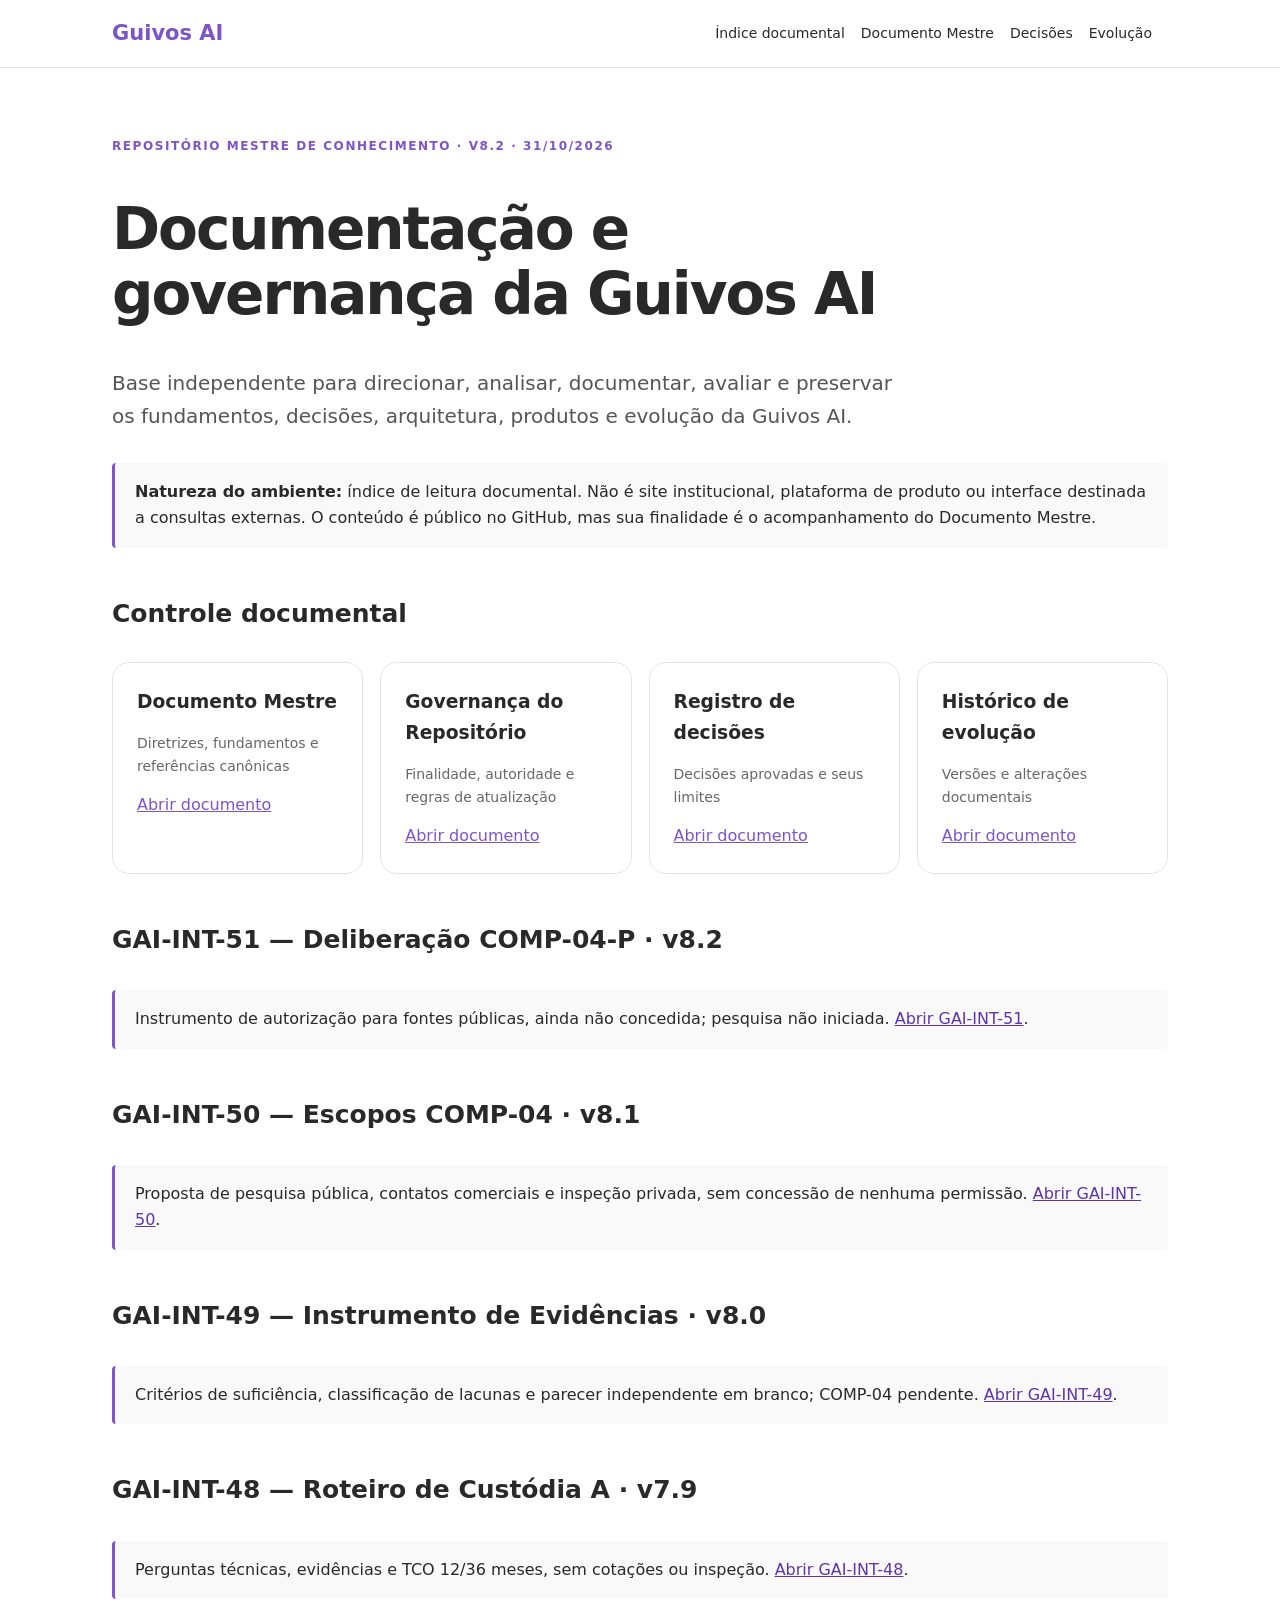
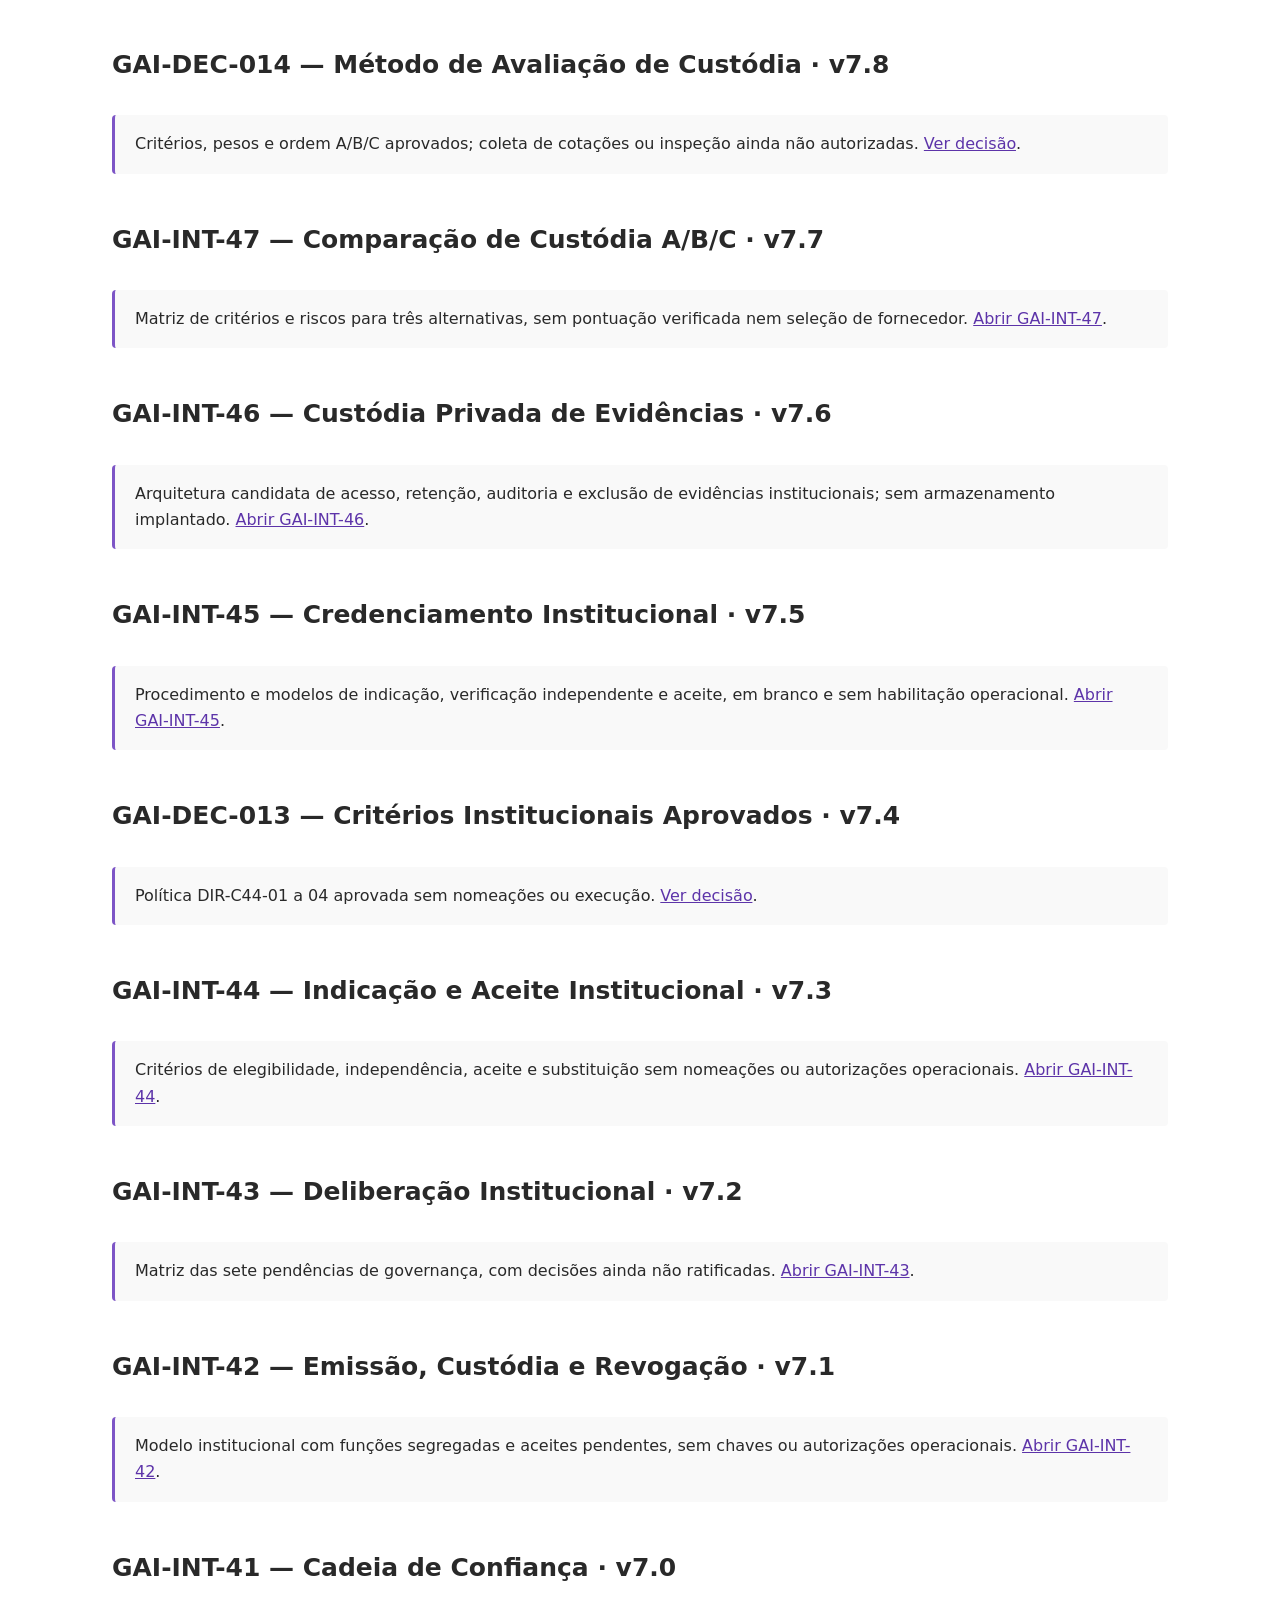
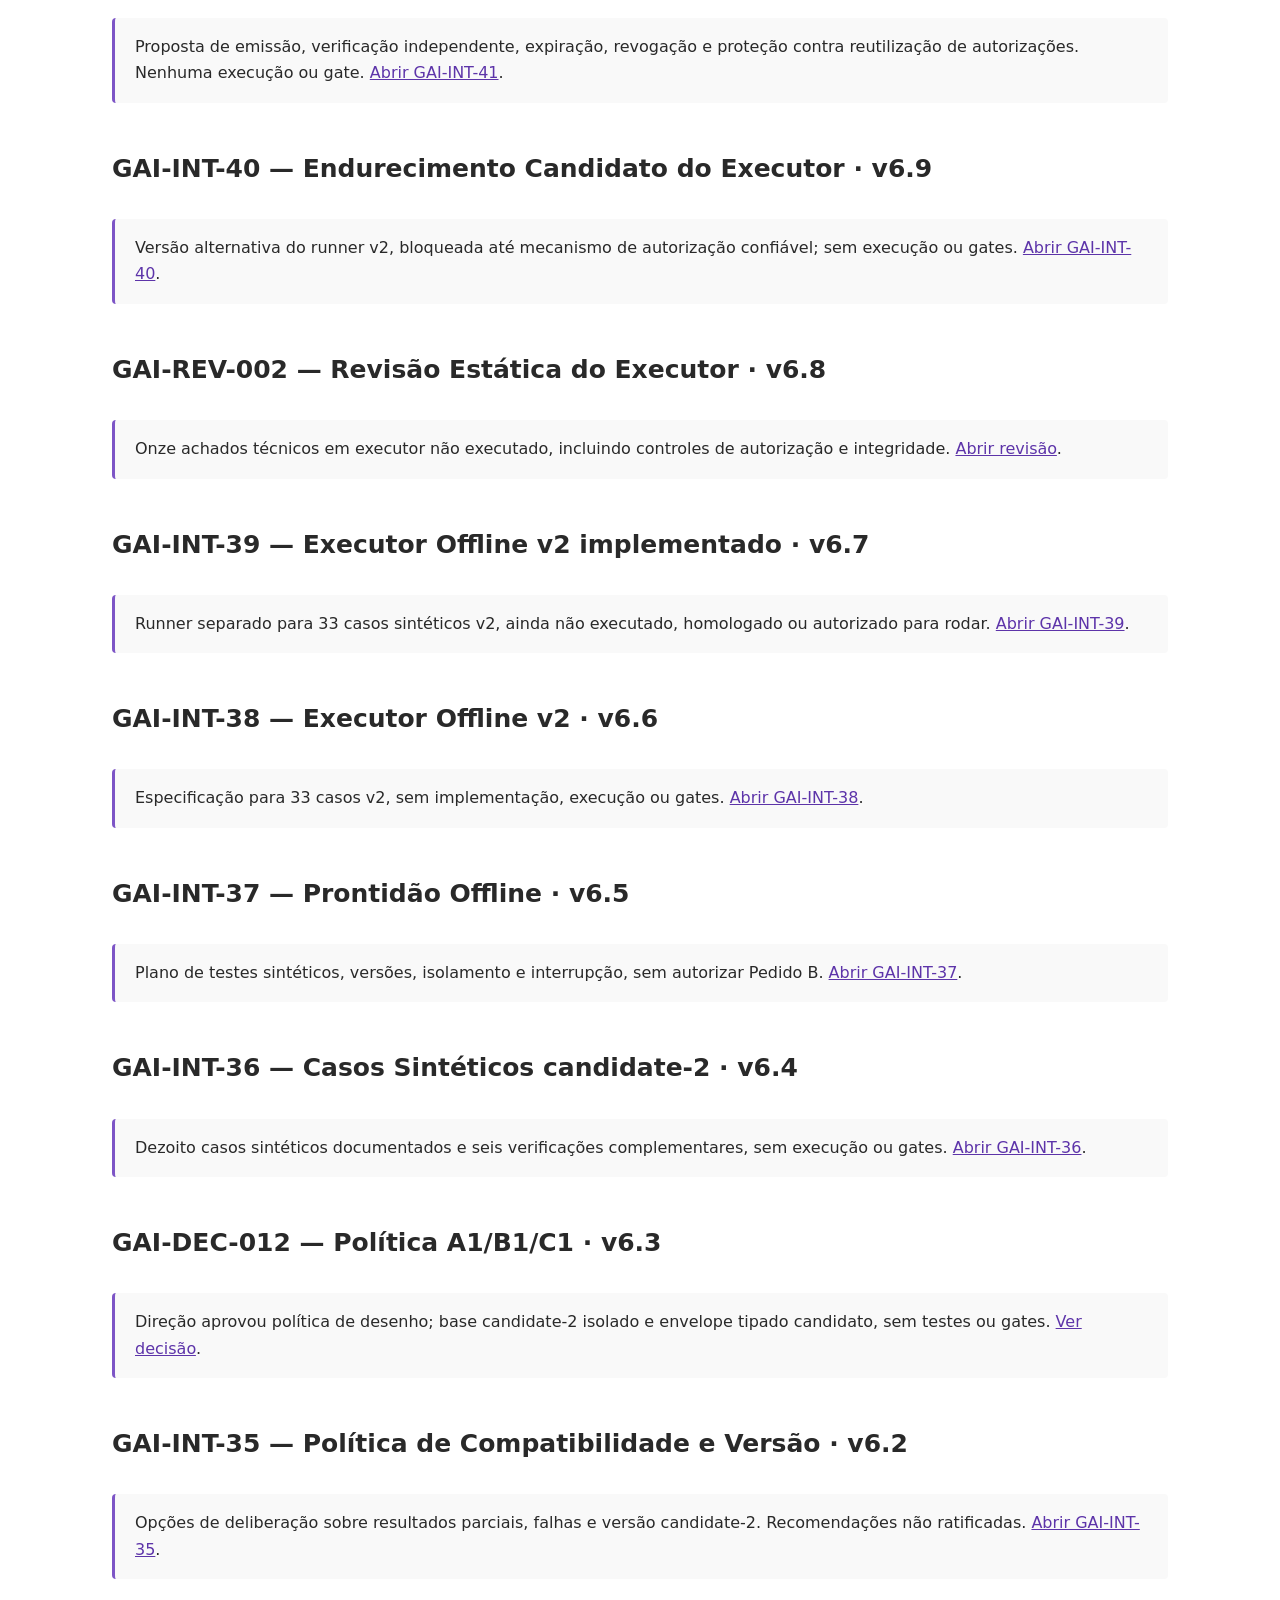
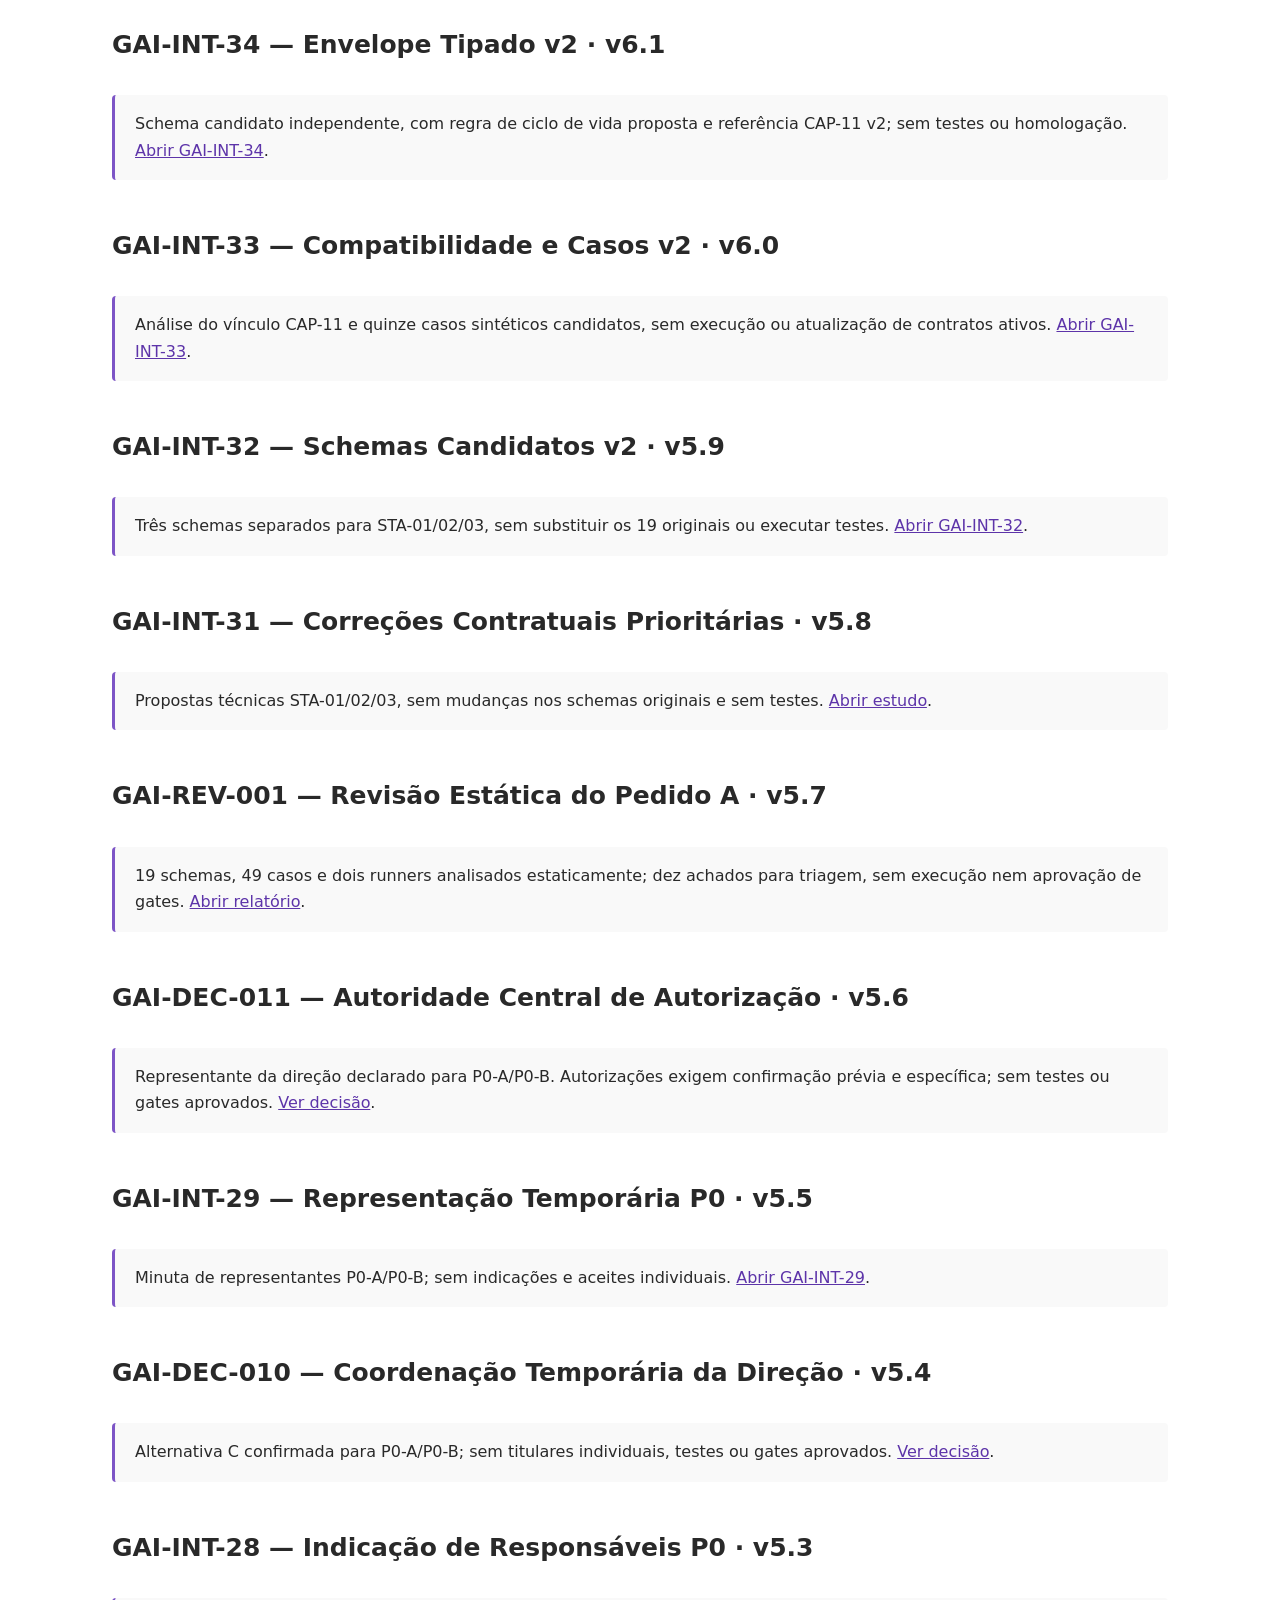
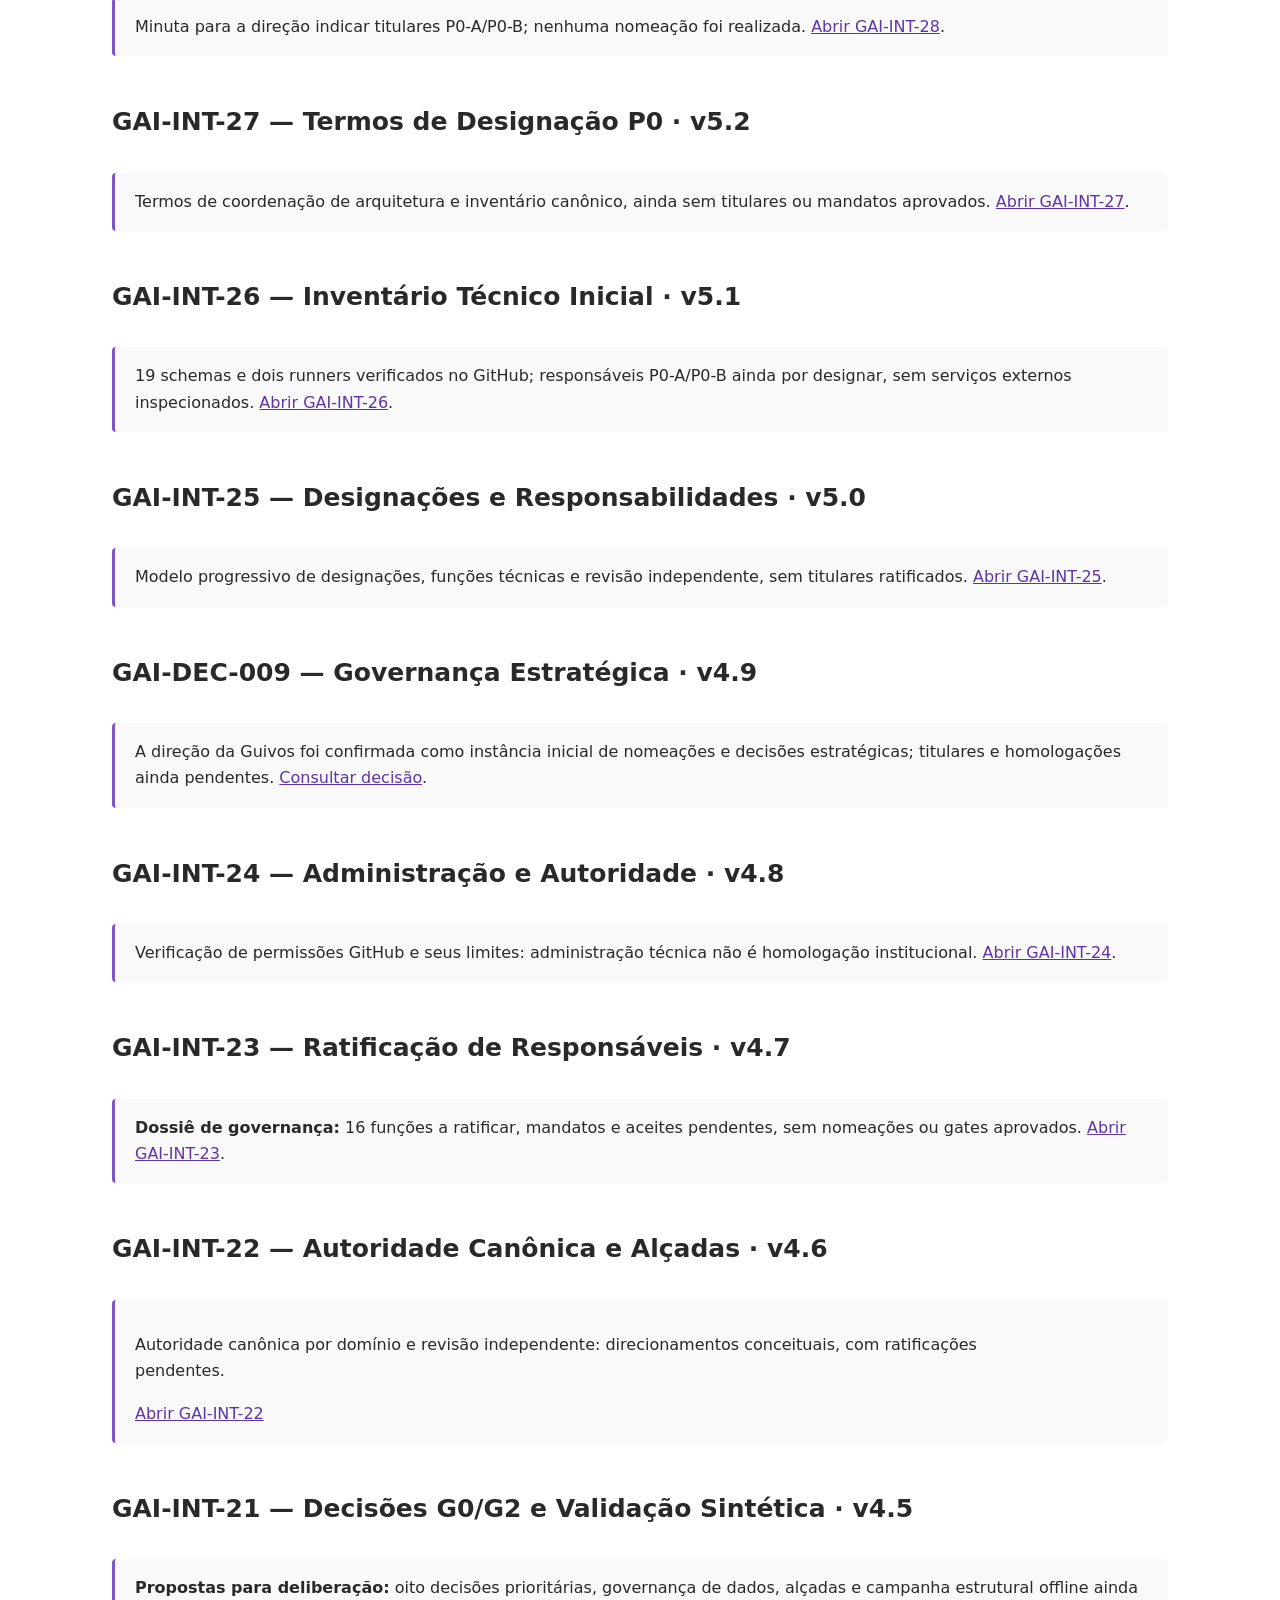
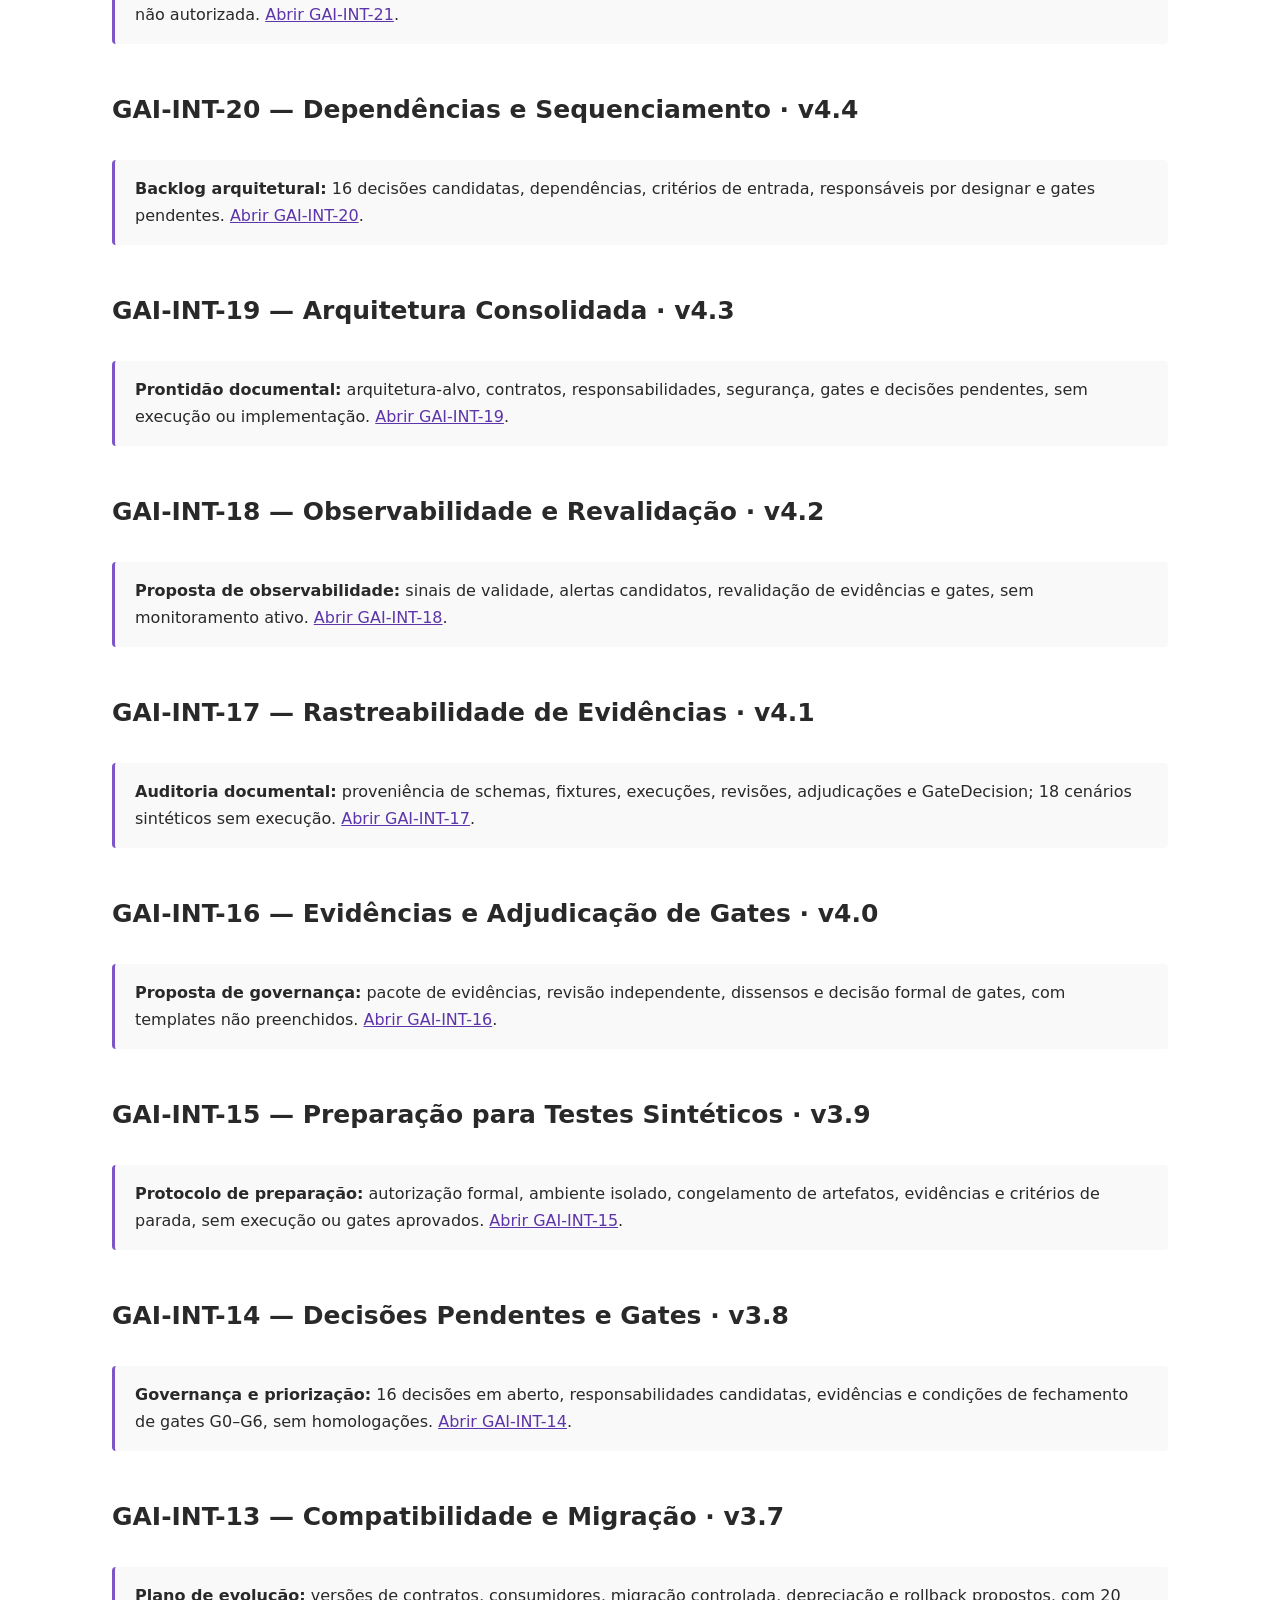
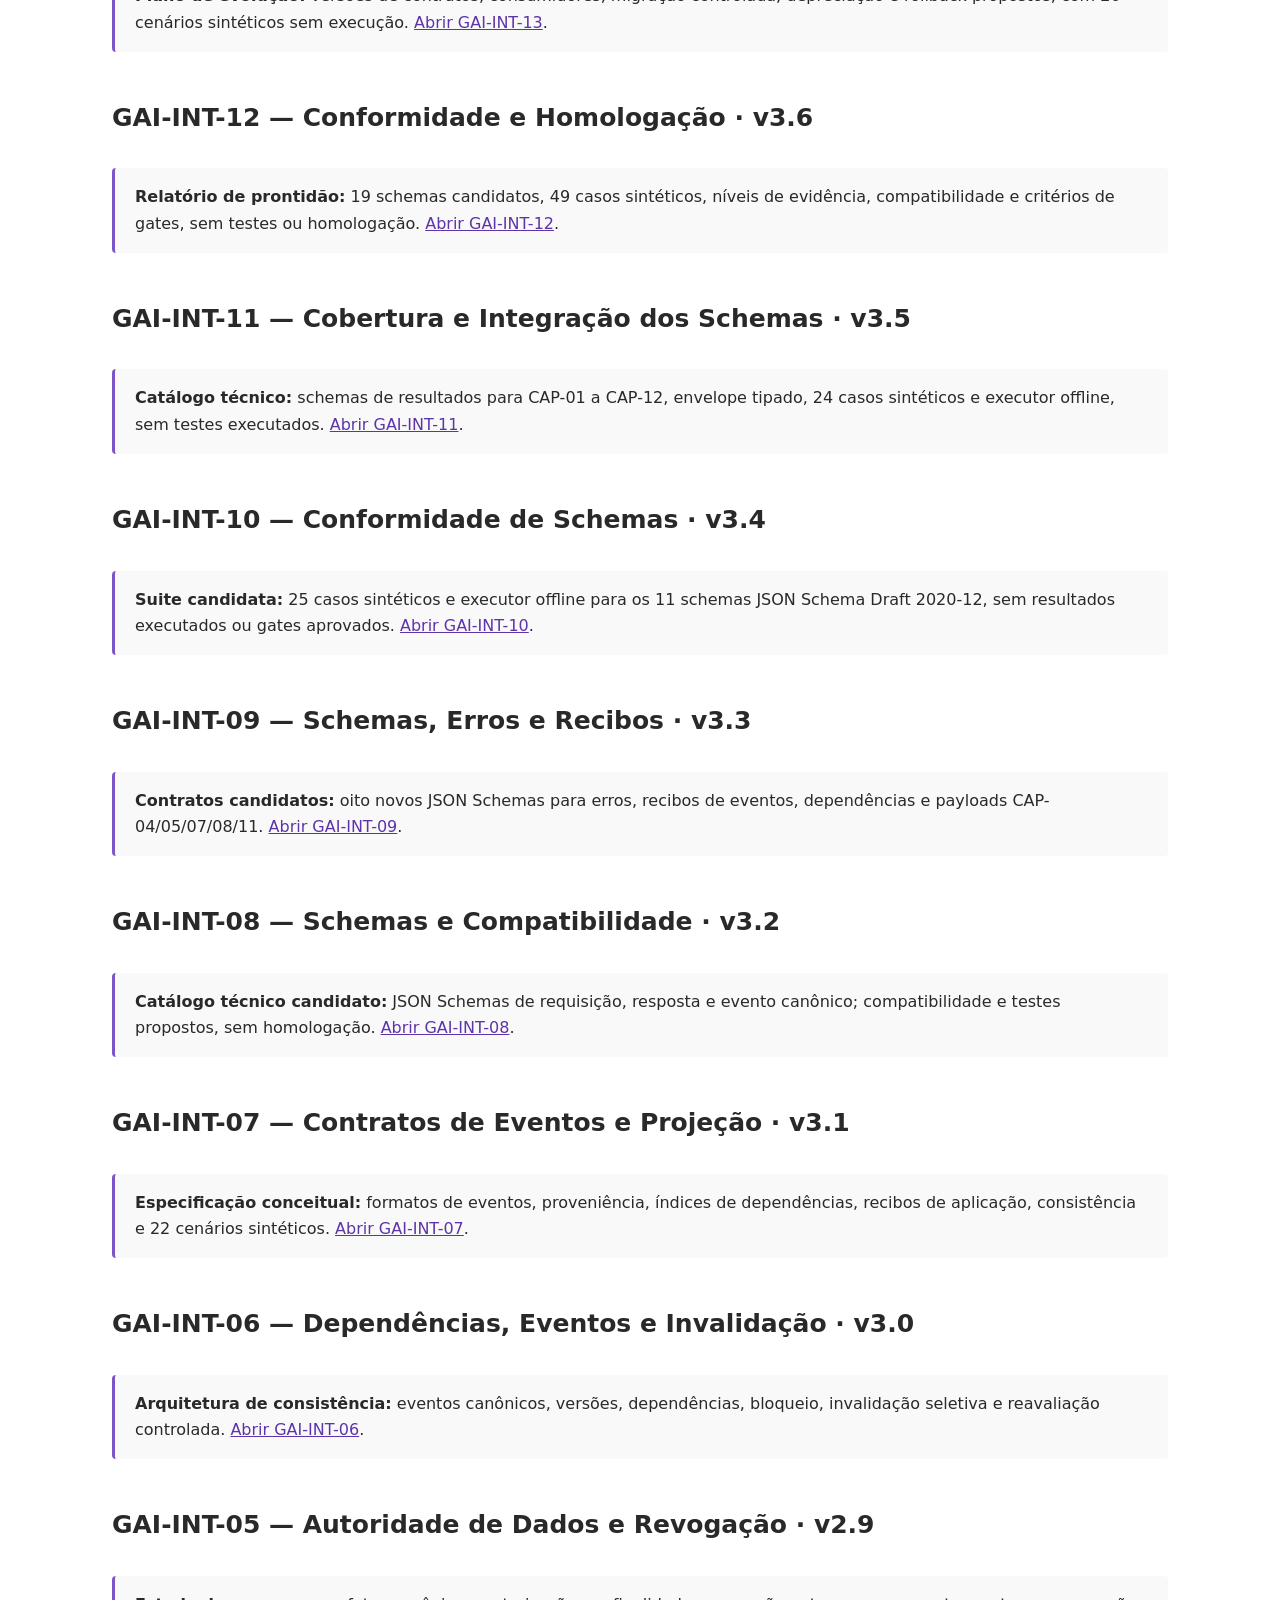
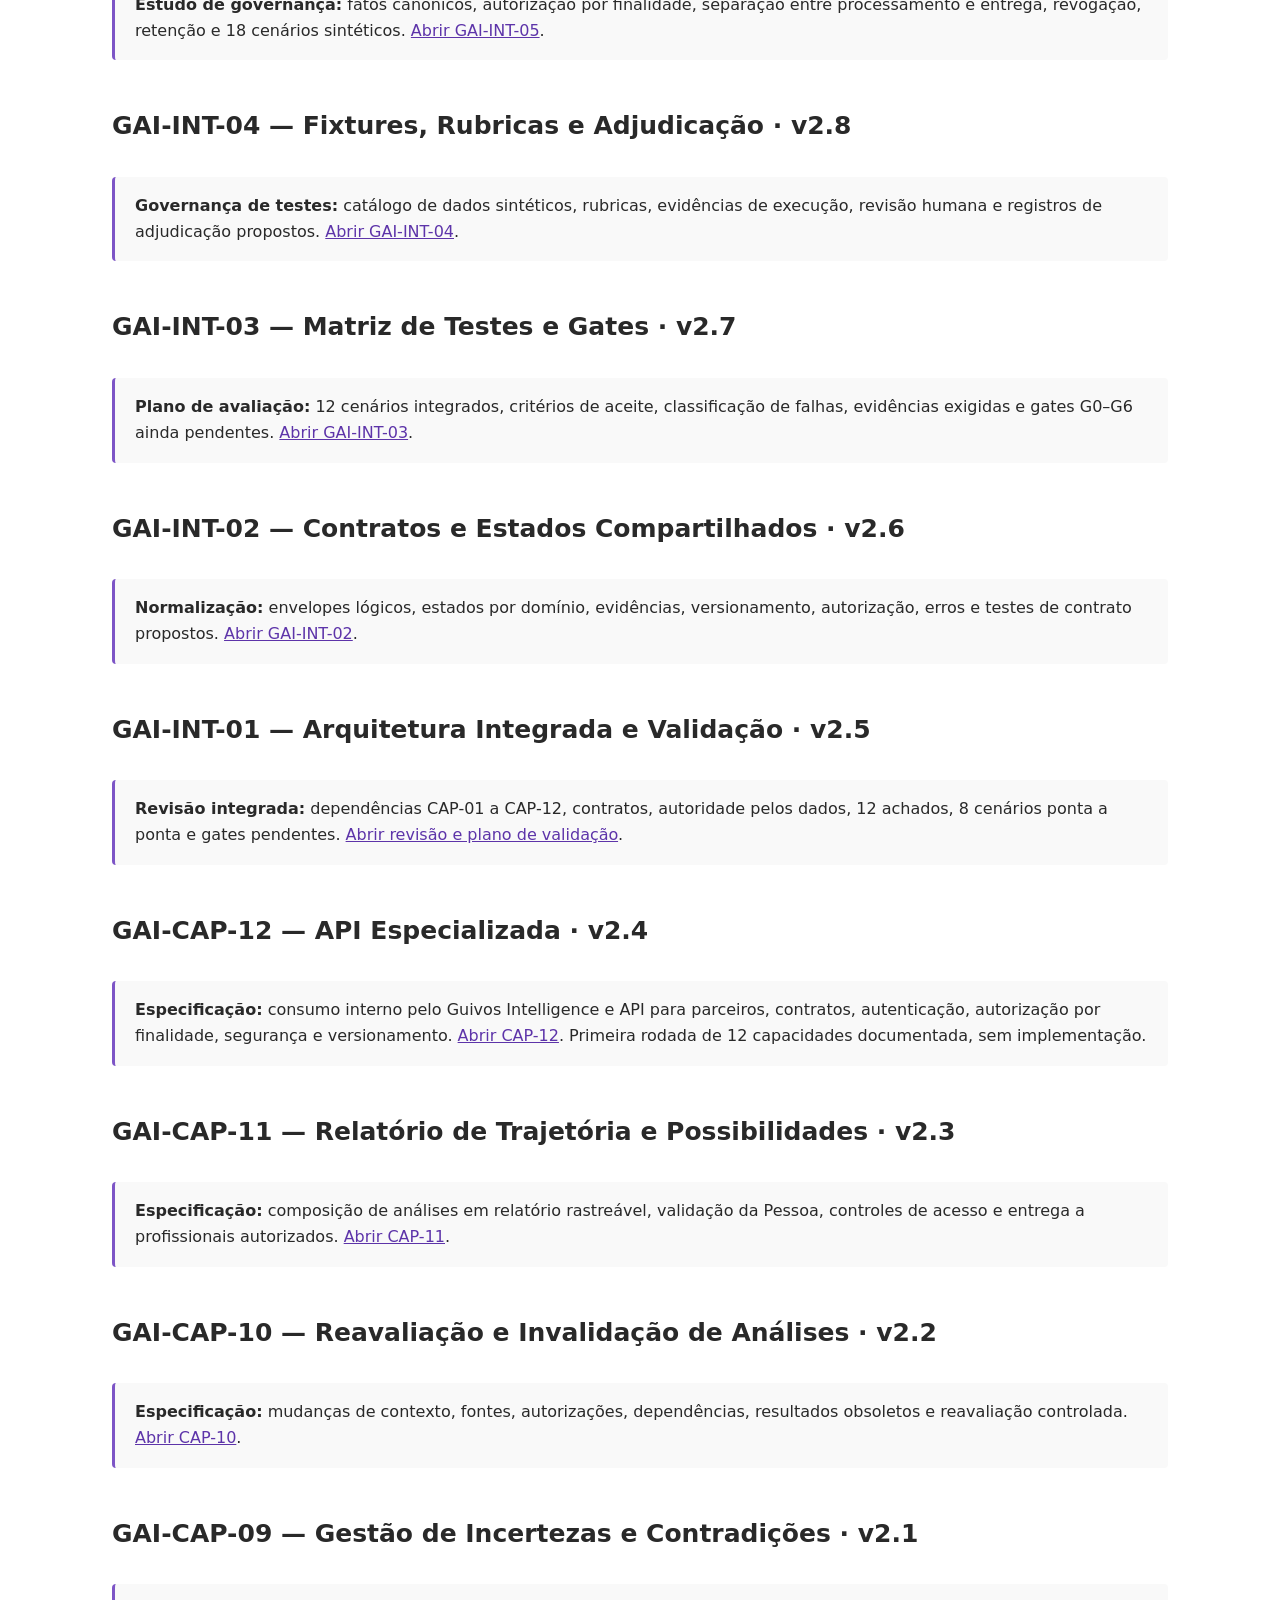
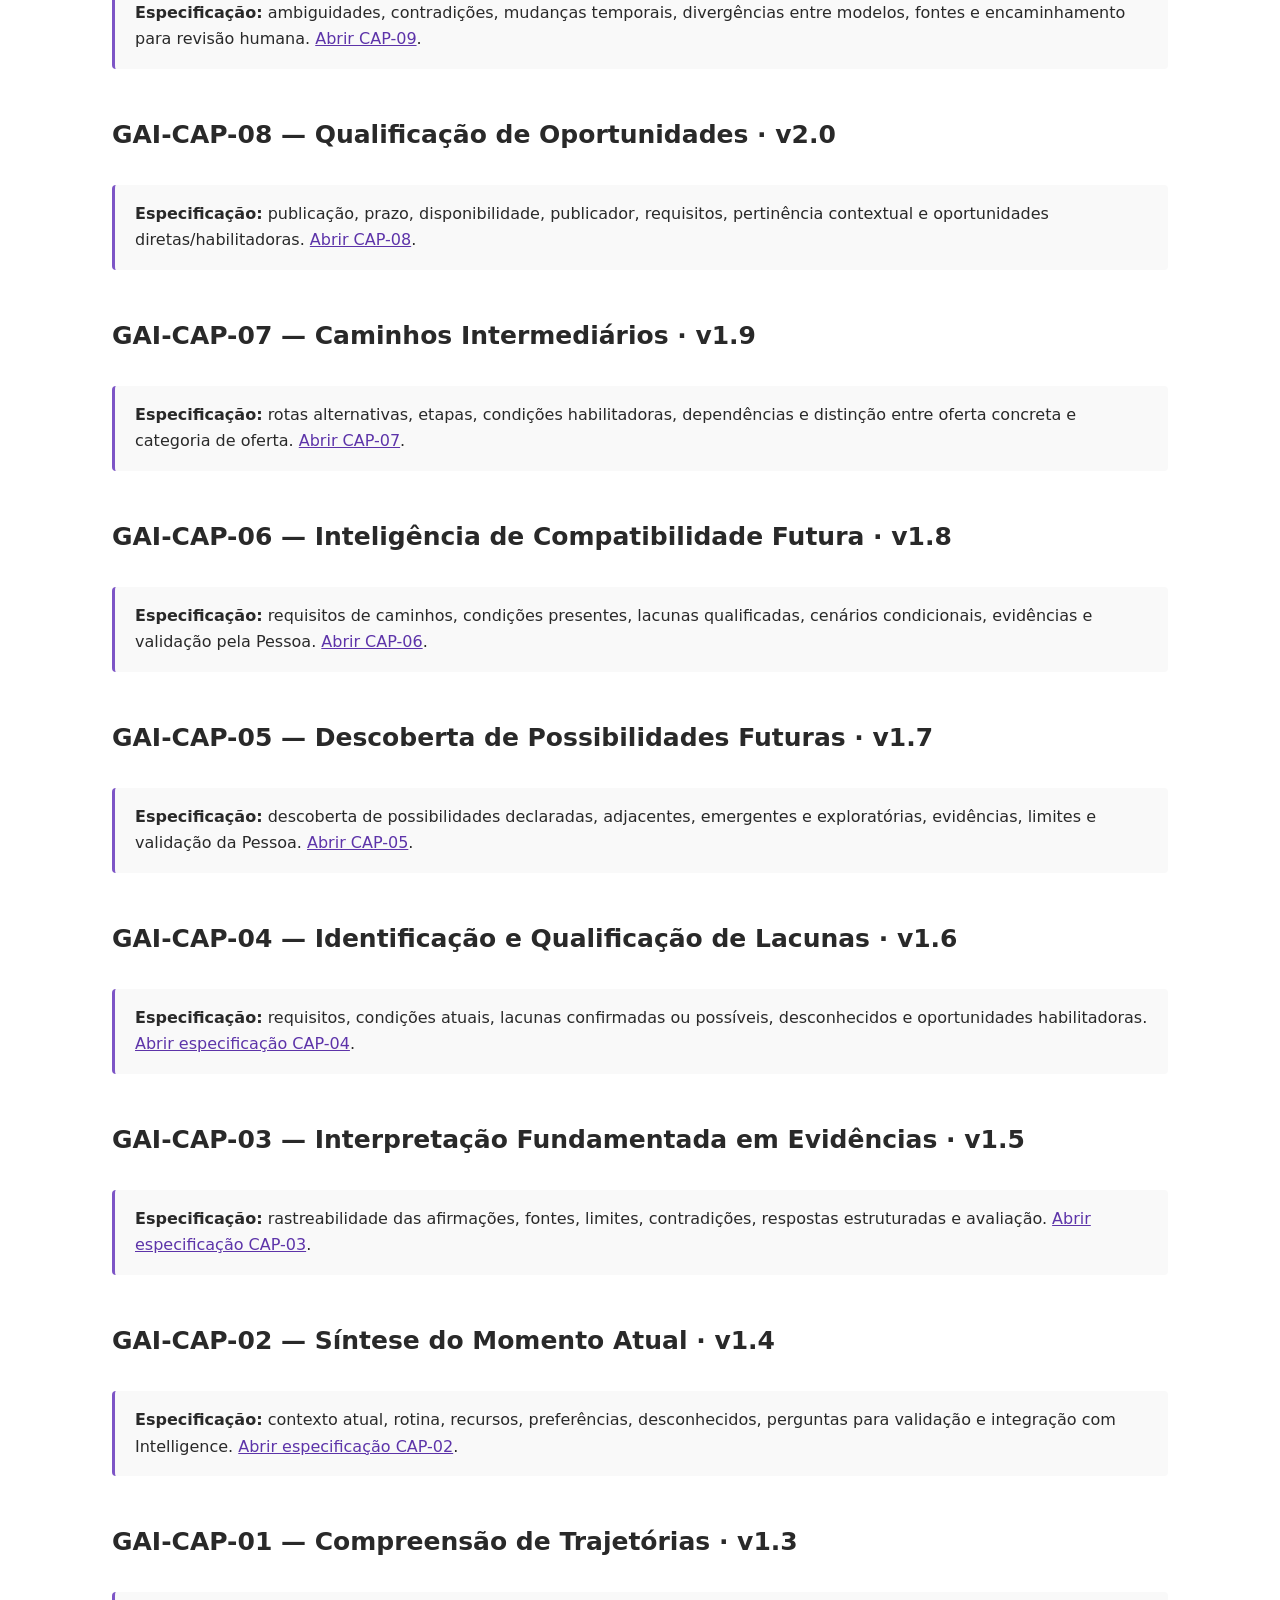
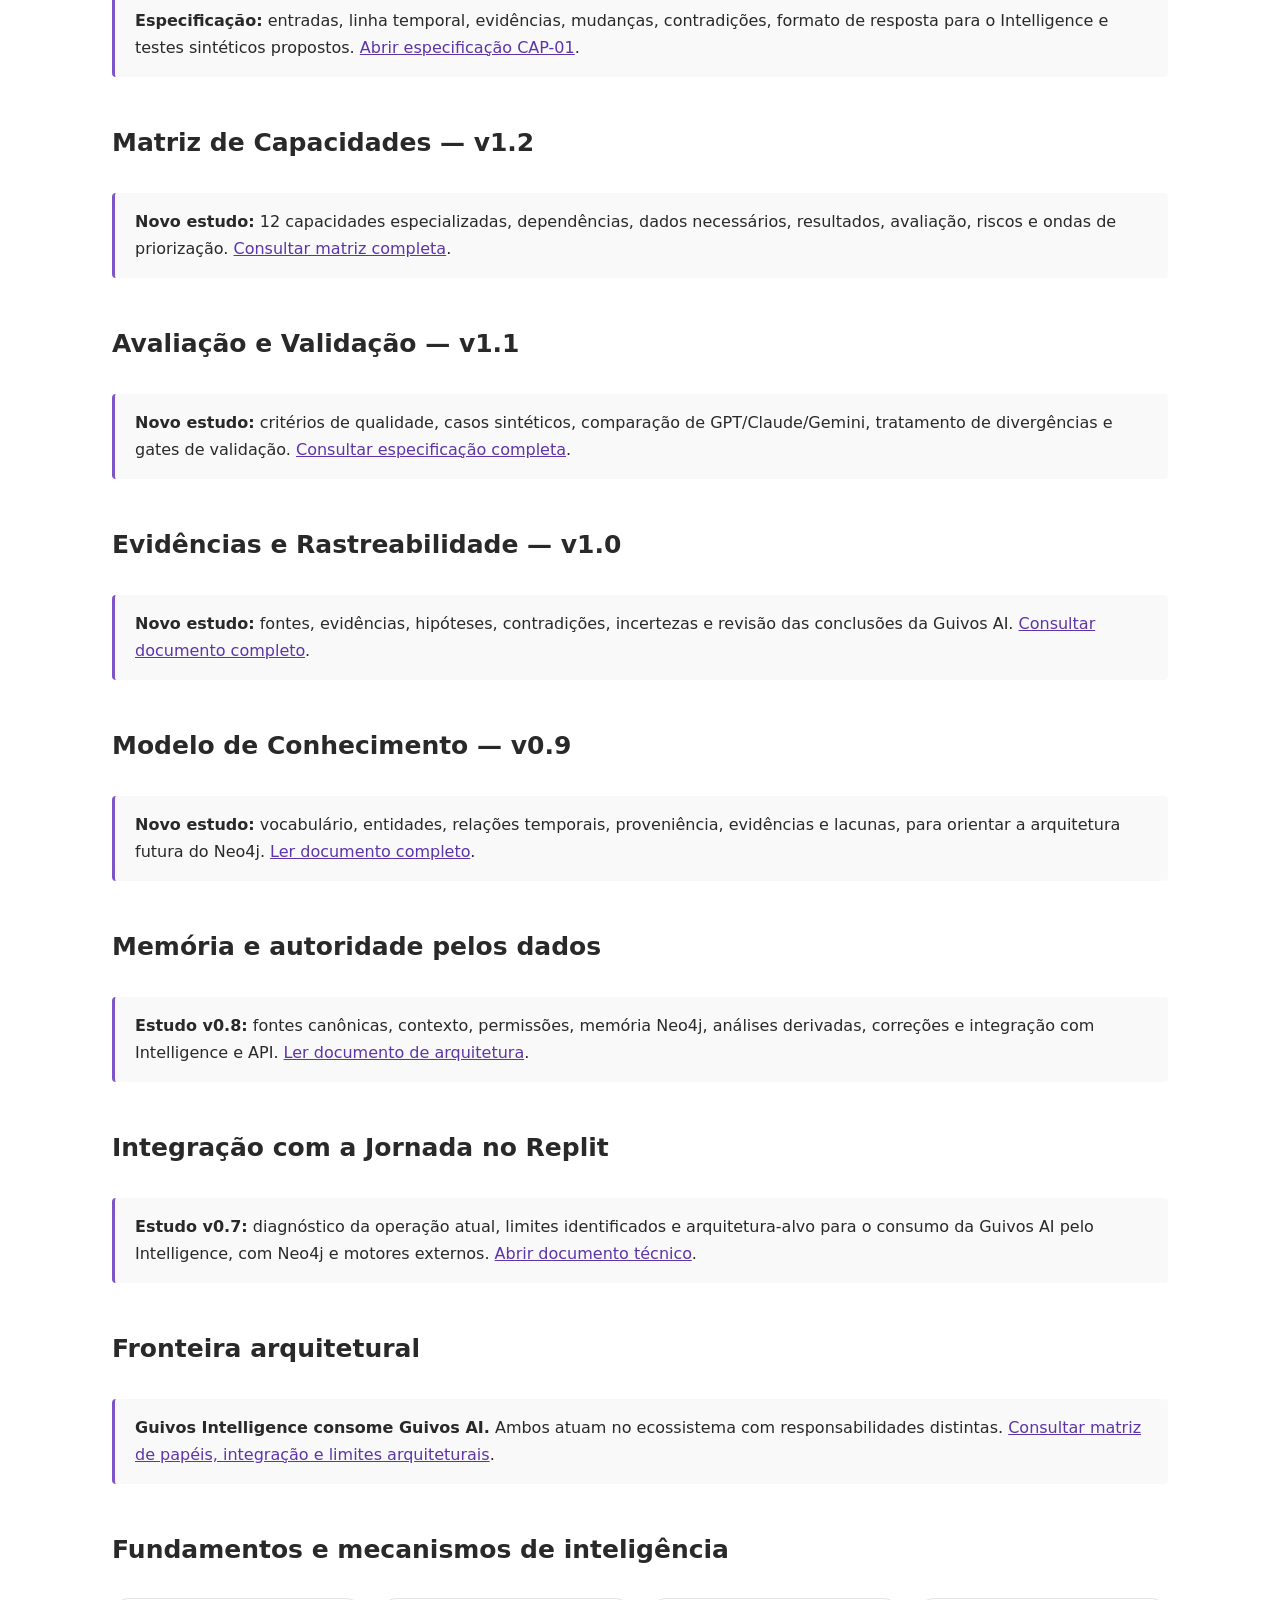
==== commit 53e3a4b6: "docs: synchronize GAI-INT-51 public research authorization proposal v8.2" ====
--- a/index.html
+++ b/index.html
@@ -1 +1 @@
-<!doctype html><html lang="pt-BR"><head><meta charset="utf-8"><meta name="viewport" content="width=device-width,initial-scale=1"><meta name="description" content="Índice documental do Repositório Mestre de Conhecimento da Guivos AI"><title>Guivos AI — Repositório Mestre de Conhecimento</title><link rel="stylesheet" href="assets/style.css"></head><body><header><nav><strong>Guivos AI</strong><div><a href="./">Índice documental</a><a href="docs/index.md">Documento Mestre</a><a href="docs/registro-decisoes.md">Decisões</a><a href="docs/historico-evolucao.md">Evolução</a></div></nav></header><main><span class="eyebrow">Repositório mestre de conhecimento · v8.1 · 31/10/2026</span><h1>Documentação e governança da Guivos AI</h1><p class="lead">Base independente para direcionar, analisar, documentar, avaliar e preservar os fundamentos, decisões, arquitetura, produtos e evolução da Guivos AI.</p><div class="note"><strong>Natureza do ambiente:</strong> índice de leitura documental. Não é site institucional, plataforma de produto ou interface destinada a consultas externas. O conteúdo é público no GitHub, mas sua finalidade é o acompanhamento do Documento Mestre.</div><h2>Controle documental</h2><div class="grid"><article class="card"><h3>Documento Mestre</h3><p>Diretrizes, fundamentos e referências canônicas</p><a href="docs/index.md">Abrir documento</a></article><article class="card"><h3>Governança do Repositório</h3><p>Finalidade, autoridade e regras de atualização</p><a href="docs/governanca-repositorio.md">Abrir documento</a></article><article class="card"><h3>Registro de decisões</h3><p>Decisões aprovadas e seus limites</p><a href="docs/registro-decisoes.md">Abrir documento</a></article><article class="card"><h3>Histórico de evolução</h3><p>Versões e alterações documentais</p><a href="docs/historico-evolucao.md">Abrir documento</a></article></div><h2>GAI-INT-50 — Escopos COMP-04 · v8.1</h2><div class="note">Proposta de pesquisa pública, contatos comerciais e inspeção privada, sem concessão de nenhuma permissão. <a href="docs/proposta-autorizacao-comp04-escopos-segregados.md">Abrir GAI-INT-50</a>.</div><h2>GAI-INT-49 — Instrumento de Evidências · v8.0</h2><div class="note">Critérios de suficiência, classificação de lacunas e parecer independente em branco; COMP-04 pendente. <a href="docs/instrumento-avaliacao-evidencias-parecer-alternativa-a.md">Abrir GAI-INT-49</a>.</div><h2>GAI-INT-48 — Roteiro de Custódia A · v7.9</h2><div class="note">Perguntas técnicas, evidências e TCO 12/36 meses, sem cotações ou inspeção. <a href="docs/roteiro-avaliacao-alternativa-a-custodia-gerenciada.md">Abrir GAI-INT-48</a>.</div><h2>GAI-DEC-014 — Método de Avaliação de Custódia · v7.8</h2><div class="note">Critérios, pesos e ordem A/B/C aprovados; coleta de cotações ou inspeção ainda não autorizadas. <a href="docs/decisao-metodo-avaliacao-custodia-gai-dec-014.md">Ver decisão</a>.</div><h2>GAI-INT-47 — Comparação de Custódia A/B/C · v7.7</h2><div class="note">Matriz de critérios e riscos para três alternativas, sem pontuação verificada nem seleção de fornecedor. <a href="docs/matriz-comparativa-custodia-institucional-a-b-c.md">Abrir GAI-INT-47</a>.</div><h2>GAI-INT-46 — Custódia Privada de Evidências · v7.6</h2><div class="note">Arquitetura candidata de acesso, retenção, auditoria e exclusão de evidências institucionais; sem armazenamento implantado. <a href="docs/arquitetura-custodia-privada-evidencias-institucionais-candidata.md">Abrir GAI-INT-46</a>.</div><h2>GAI-INT-45 — Credenciamento Institucional · v7.5</h2><div class="note">Procedimento e modelos de indicação, verificação independente e aceite, em branco e sem habilitação operacional. <a href="docs/procedimento-credenciamento-institucional-candidato.md">Abrir GAI-INT-45</a>.</div><h2>GAI-DEC-013 — Critérios Institucionais Aprovados · v7.4</h2><div class="note">Política DIR-C44-01 a 04 aprovada sem nomeações ou execução. <a href="docs/decisao-aprovacao-criterios-institucionais-gai-dec-013.md">Ver decisão</a>.</div><h2>GAI-INT-44 — Indicação e Aceite Institucional · v7.3</h2><div class="note">Critérios de elegibilidade, independência, aceite e substituição sem nomeações ou autorizações operacionais. <a href="docs/criterios-indicacao-aceite-responsaveis-institucionais.md">Abrir GAI-INT-44</a>.</div><h2>GAI-INT-43 — Deliberação Institucional · v7.2</h2><div class="note">Matriz das sete pendências de governança, com decisões ainda não ratificadas. <a href="docs/matriz-deliberacao-pendencias-institucionais-inst01-inst07.md">Abrir GAI-INT-43</a>.</div><h2>GAI-INT-42 — Emissão, Custódia e Revogação · v7.1</h2><div class="note">Modelo institucional com funções segregadas e aceites pendentes, sem chaves ou autorizações operacionais. <a href="docs/modelo-institucional-emissao-custodia-revogacao-autorizacoes.md">Abrir GAI-INT-42</a>.</div><h2>GAI-INT-41 — Cadeia de Confiança · v7.0</h2><div class="note">Proposta de emissão, verificação independente, expiração, revogação e proteção contra reutilização de autorizações. Nenhuma execução ou gate. <a href="docs/cadeia-confianca-autorizacoes-execucao-candidata.md">Abrir GAI-INT-41</a>.</div><h2>GAI-INT-40 — Endurecimento Candidato do Executor · v6.9</h2><div class="note">Versão alternativa do runner v2, bloqueada até mecanismo de autorização confiável; sem execução ou gates. <a href="docs/endurecimento-executor-v2-candidato-bloqueado.md">Abrir GAI-INT-40</a>.</div><h2>GAI-REV-002 — Revisão Estática do Executor · v6.8</h2><div class="note">Onze achados técnicos em executor não executado, incluindo controles de autorização e integridade. <a href="docs/revisao-estatica-executor-offline-v2-rev002.md">Abrir revisão</a>.</div><h2>GAI-INT-39 — Executor Offline v2 implementado · v6.7</h2><div class="note">Runner separado para 33 casos sintéticos v2, ainda não executado, homologado ou autorizado para rodar. <a href="docs/implementacao-executor-offline-v2-nao-executado.md">Abrir GAI-INT-39</a>.</div><h2>GAI-INT-38 — Executor Offline v2 · v6.6</h2><div class="note">Especificação para 33 casos v2, sem implementação, execução ou gates. <a href="docs/especificacao-executor-offline-33-casos-v2.md">Abrir GAI-INT-38</a>.</div><h2>GAI-INT-37 — Prontidão Offline · v6.5</h2><div class="note">Plano de testes sintéticos, versões, isolamento e interrupção, sem autorizar Pedido B. <a href="docs/pacote-prontidao-testes-offline-candidate-2.md">Abrir GAI-INT-37</a>.</div><h2>GAI-INT-36 — Casos Sintéticos candidate-2 · v6.4</h2><div class="note">Dezoito casos sintéticos documentados e seis verificações complementares, sem execução ou gates. <a href="docs/matriz-casos-protocolo-candidate-2.md">Abrir GAI-INT-36</a>.</div><h2>GAI-DEC-012 — Política A1/B1/C1 · v6.3</h2><div class="note">Direção aprovou política de desenho; base candidate-2 isolado e envelope tipado candidato, sem testes ou gates. <a href="docs/decisao-politica-envelope-v2-a1-b1-c1.md">Ver decisão</a>.</div><h2>GAI-INT-35 — Política de Compatibilidade e Versão · v6.2</h2><div class="note">Opções de deliberação sobre resultados parciais, falhas e versão candidate-2. Recomendações não ratificadas. <a href="docs/deliberacao-compatibilidade-versionamento-envelope-v2.md">Abrir GAI-INT-35</a>.</div><h2>GAI-INT-34 — Envelope Tipado v2 · v6.1</h2><div class="note">Schema candidato independente, com regra de ciclo de vida proposta e referência CAP-11 v2; sem testes ou homologação. <a href="docs/envelope-tipado-v2-politica-ciclo-vida-candidata.md">Abrir GAI-INT-34</a>.</div><h2>GAI-INT-33 — Compatibilidade e Casos v2 · v6.0</h2><div class="note">Análise do vínculo CAP-11 e quinze casos sintéticos candidatos, sem execução ou atualização de contratos ativos. <a href="docs/compatibilidade-contrato-tipado-matriz-casos-v2.md">Abrir GAI-INT-33</a>.</div><h2>GAI-INT-32 — Schemas Candidatos v2 · v5.9</h2><div class="note">Três schemas separados para STA-01/02/03, sem substituir os 19 originais ou executar testes. <a href="docs/schemas-candidatos-v2-propostas-sta01-sta02-sta03.md">Abrir GAI-INT-32</a>.</div><h2>GAI-INT-31 — Correções Contratuais Prioritárias · v5.8</h2><div class="note">Propostas técnicas STA-01/02/03, sem mudanças nos schemas originais e sem testes. <a href="docs/propostas-correcao-contratos-prioritarios-sta01-sta02-sta03.md">Abrir estudo</a>.</div><h2>GAI-REV-001 — Revisão Estática do Pedido A · v5.7</h2><div class="note">19 schemas, 49 casos e dois runners analisados estaticamente; dez achados para triagem, sem execução nem aprovação de gates. <a href="docs/relatorio-revisao-estatica-autorizada-pedido-a.md">Abrir relatório</a>.</div><h2>GAI-DEC-011 — Autoridade Central de Autorização · v5.6</h2><div class="note">Representante da direção declarado para P0-A/P0-B. Autorizações exigem confirmação prévia e específica; sem testes ou gates aprovados. <a href="docs/decisao-representante-direcao-autoridade-central-autorizacao.md">Ver decisão</a>.</div><h2>GAI-INT-29 — Representação Temporária P0 · v5.5</h2><div class="note">Minuta de representantes P0-A/P0-B; sem indicações e aceites individuais. <a href="docs/encaminhamento-representante-temporario-p0.md">Abrir GAI-INT-29</a>.</div><h2>GAI-DEC-010 — Coordenação Temporária da Direção · v5.4</h2><div class="note">Alternativa C confirmada para P0-A/P0-B; sem titulares individuais, testes ou gates aprovados. <a href="docs/decisao-coordenacao-temporaria-direcao-p0-a-p0-b.md">Ver decisão</a>.</div><h2>GAI-INT-28 — Indicação de Responsáveis P0 · v5.3</h2><div class="note">Minuta para a direção indicar titulares P0-A/P0-B; nenhuma nomeação foi realizada. <a href="docs/minuta-executiva-indicacao-p0-a-p0-b.md">Abrir GAI-INT-28</a>.</div><h2>GAI-INT-27 — Termos de Designação P0 · v5.2</h2><div class="note">Termos de coordenação de arquitetura e inventário canônico, ainda sem titulares ou mandatos aprovados. <a href="docs/termos-designacao-coordenacao-arquitetura-inventario-canonico.md">Abrir GAI-INT-27</a>.</div><h2>GAI-INT-26 — Inventário Técnico Inicial · v5.1</h2><div class="note">19 schemas e dois runners verificados no GitHub; responsáveis P0-A/P0-B ainda por designar, sem serviços externos inspecionados. <a href="docs/inventario-tecnico-inicial-designacoes-p0.md">Abrir GAI-INT-26</a>.</div><h2>GAI-INT-25 — Designações e Responsabilidades · v5.0</h2><div class="note">Modelo progressivo de designações, funções técnicas e revisão independente, sem titulares ratificados. <a href="docs/modelo-inicial-designacoes-segregacao-responsabilidades.md">Abrir GAI-INT-25</a>.</div><h2>GAI-DEC-009 — Governança Estratégica · v4.9</h2><div class="note">A direção da Guivos foi confirmada como instância inicial de nomeações e decisões estratégicas; titulares e homologações ainda pendentes. <a href="docs/decisao-instancia-governanca-direcao-guivos.md">Consultar decisão</a>.</div><h2>GAI-INT-24 — Administração e Autoridade · v4.8</h2><div class="note">Verificação de permissões GitHub e seus limites: administração técnica não é homologação institucional. <a href="docs/verificacao-administracao-repositorio-limites-autoridade.md">Abrir GAI-INT-24</a>.</div><h2>GAI-INT-23 — Ratificação de Responsáveis · v4.7</h2><div class="note"><strong>Dossiê de governança:</strong> 16 funções a ratificar, mandatos e aceites pendentes, sem nomeações ou gates aprovados. <a href="docs/dossie-ratificacao-responsaveis-autoridade-alcadas.md">Abrir GAI-INT-23</a>.</div><h2>GAI-INT-22 — Autoridade Canônica e Alçadas · v4.6</h2><div class="note"><p>Autoridade canônica por domínio e revisão independente: direcionamentos conceituais, com ratificações pendentes.</p><a href="docs/encaminhamento-decisoes-autoridade-canonica-alcadas-g0-g2.md">Abrir GAI-INT-22</a></div><h2>GAI-INT-21 — Decisões G0/G2 e Validação Sintética · v4.5</h2><div class="note"><strong>Propostas para deliberação:</strong> oito decisões prioritárias, governança de dados, alçadas e campanha estrutural offline ainda não autorizada. <a href="docs/pacote-decisoes-g0-g2-autorizacao-validacao-estrutural.md">Abrir GAI-INT-21</a>.</div><h2>GAI-INT-20 — Dependências e Sequenciamento · v4.4</h2><div class="note"><strong>Backlog arquitetural:</strong> 16 decisões candidatas, dependências, critérios de entrada, responsáveis por designar e gates pendentes. <a href="docs/matriz-dependencias-sequenciamento-entrada-implementacao.md">Abrir GAI-INT-20</a>.</div><h2>GAI-INT-19 — Arquitetura Consolidada · v4.3</h2><div class="note"><strong>Prontidão documental:</strong> arquitetura-alvo, contratos, responsabilidades, segurança, gates e decisões pendentes, sem execução ou implementação. <a href="docs/consolidacao-arquitetura-prontidao-implementacao.md">Abrir GAI-INT-19</a>.</div><h2>GAI-INT-18 — Observabilidade e Revalidação · v4.2</h2><div class="note"><strong>Proposta de observabilidade:</strong> sinais de validade, alertas candidatos, revalidação de evidências e gates, sem monitoramento ativo. <a href="docs/modelo-observabilidade-gates-alertas-revalidacao.md">Abrir GAI-INT-18</a>.</div><h2>GAI-INT-17 — Rastreabilidade de Evidências · v4.1</h2><div class="note"><strong>Auditoria documental:</strong> proveniência de schemas, fixtures, execuções, revisões, adjudicações e GateDecision; 18 cenários sintéticos sem execução. <a href="docs/modelo-rastreabilidade-auditoria-proveniencia-gates.md">Abrir GAI-INT-17</a>.</div><h2>GAI-INT-16 — Evidências e Adjudicação de Gates · v4.0</h2><div class="note"><strong>Proposta de governança:</strong> pacote de evidências, revisão independente, dissensos e decisão formal de gates, com templates não preenchidos. <a href="docs/pacote-evidencias-revisao-independente-adjudicacao-gates.md">Abrir GAI-INT-16</a>.</div><h2>GAI-INT-15 — Preparação para Testes Sintéticos · v3.9</h2><div class="note"><strong>Protocolo de preparação:</strong> autorização formal, ambiente isolado, congelamento de artefatos, evidências e critérios de parada, sem execução ou gates aprovados. <a href="docs/preparacao-execucao-sintetica-controlada-evidencias-gate.md">Abrir GAI-INT-15</a>.</div><h2>GAI-INT-14 — Decisões Pendentes e Gates · v3.8</h2><div class="note"><strong>Governança e priorização:</strong> 16 decisões em aberto, responsabilidades candidatas, evidências e condições de fechamento de gates G0–G6, sem homologações. <a href="docs/registro-decisoes-pendentes-plano-fechamento-gates.md">Abrir GAI-INT-14</a>.</div><h2>GAI-INT-13 — Compatibilidade e Migração · v3.7</h2><div class="note"><strong>Plano de evolução:</strong> versões de contratos, consumidores, migração controlada, depreciação e rollback propostos, com 20 cenários sintéticos sem execução. <a href="docs/plano-compatibilidade-migracao-evolucao-contratos.md">Abrir GAI-INT-13</a>.</div><h2>GAI-INT-12 — Conformidade e Homologação · v3.6</h2><div class="note"><strong>Relatório de prontidão:</strong> 19 schemas candidatos, 49 casos sintéticos, níveis de evidência, compatibilidade e critérios de gates, sem testes ou homologação. <a href="docs/relatorio-conformidade-estrategia-homologacao-contratual.md">Abrir GAI-INT-12</a>.</div><h2>GAI-INT-11 — Cobertura e Integração dos Schemas · v3.5</h2><div class="note"><strong>Catálogo técnico:</strong> schemas de resultados para CAP-01 a CAP-12, envelope tipado, 24 casos sintéticos e executor offline, sem testes executados. <a href="docs/cobertura-contratos-especializados-integracao-schemas.md">Abrir GAI-INT-11</a>.</div><h2>GAI-INT-10 — Conformidade de Schemas · v3.4</h2><div class="note"><strong>Suite candidata:</strong> 25 casos sintéticos e executor offline para os 11 schemas JSON Schema Draft 2020-12, sem resultados executados ou gates aprovados. <a href="docs/conformidade-schemas-casos-contrato-compatibilidade.md">Abrir GAI-INT-10</a>.</div><h2>GAI-INT-09 — Schemas, Erros e Recibos · v3.3</h2><div class="note"><strong>Contratos candidatos:</strong> oito novos JSON Schemas para erros, recibos de eventos, dependências e payloads CAP-04/05/07/08/11. <a href="docs/schemas-especializados-erros-recibos-eventos.md">Abrir GAI-INT-09</a>.</div><h2>GAI-INT-08 — Schemas e Compatibilidade · v3.2</h2><div class="note"><strong>Catálogo técnico candidato:</strong> JSON Schemas de requisição, resposta e evento canônico; compatibilidade e testes propostos, sem homologação. <a href="docs/catalogo-formal-schemas-compatibilidade-servicos.md">Abrir GAI-INT-08</a>.</div><h2>GAI-INT-07 — Contratos de Eventos e Projeção · v3.1</h2><div class="note"><strong>Especificação conceitual:</strong> formatos de eventos, proveniência, índices de dependências, recibos de aplicação, consistência e 22 cenários sintéticos. <a href="docs/contratos-eventos-projecao-dependencias.md">Abrir GAI-INT-07</a>.</div><h2>GAI-INT-06 — Dependências, Eventos e Invalidação · v3.0</h2><div class="note"><strong>Arquitetura de consistência:</strong> eventos canônicos, versões, dependências, bloqueio, invalidação seletiva e reavaliação controlada. <a href="docs/modelo-dependencias-eventos-propagacao-invalidacao.md">Abrir GAI-INT-06</a>.</div><h2>GAI-INT-05 — Autoridade de Dados e Revogação · v2.9</h2><div class="note"><strong>Estudo de governança:</strong> fatos canônicos, autorização por finalidade, separação entre processamento e entrega, revogação, retenção e 18 cenários sintéticos. <a href="docs/autoridade-dados-consentimentos-revogacao.md">Abrir GAI-INT-05</a>.</div><h2>GAI-INT-04 — Fixtures, Rubricas e Adjudicação · v2.8</h2><div class="note"><strong>Governança de testes:</strong> catálogo de dados sintéticos, rubricas, evidências de execução, revisão humana e registros de adjudicação propostos. <a href="docs/catalogo-fixtures-rubricas-adjudicacao.md">Abrir GAI-INT-04</a>.</div><h2>GAI-INT-03 — Matriz de Testes e Gates · v2.7</h2><div class="note"><strong>Plano de avaliação:</strong> 12 cenários integrados, critérios de aceite, classificação de falhas, evidências exigidas e gates G0–G6 ainda pendentes. <a href="docs/matriz-testes-integrados-criterios-aceite-gates.md">Abrir GAI-INT-03</a>.</div><h2>GAI-INT-02 — Contratos e Estados Compartilhados · v2.6</h2><div class="note"><strong>Normalização:</strong> envelopes lógicos, estados por domínio, evidências, versionamento, autorização, erros e testes de contrato propostos. <a href="docs/normalizacao-contratos-estados-compartilhados.md">Abrir GAI-INT-02</a>.</div><h2>GAI-INT-01 — Arquitetura Integrada e Validação · v2.5</h2><div class="note"><strong>Revisão integrada:</strong> dependências CAP-01 a CAP-12, contratos, autoridade pelos dados, 12 achados, 8 cenários ponta a ponta e gates pendentes. <a href="docs/arquitetura-integrada-plano-validacao.md">Abrir revisão e plano de validação</a>.</div><h2>GAI-CAP-12 — API Especializada · v2.4</h2><div class="note"><strong>Especificação:</strong> consumo interno pelo Guivos Intelligence e API para parceiros, contratos, autenticação, autorização por finalidade, segurança e versionamento. <a href="docs/cap-12-api-especializada-guivos-ai.md">Abrir CAP-12</a>. Primeira rodada de 12 capacidades documentada, sem implementação.</div><h2>GAI-CAP-11 — Relatório de Trajetória e Possibilidades · v2.3</h2><div class="note"><strong>Especificação:</strong> composição de análises em relatório rastreável, validação da Pessoa, controles de acesso e entrega a profissionais autorizados. <a href="docs/cap-11-relatorio-trajetoria-possibilidades.md">Abrir CAP-11</a>.</div><h2>GAI-CAP-10 — Reavaliação e Invalidação de Análises · v2.2</h2><div class="note"><strong>Especificação:</strong> mudanças de contexto, fontes, autorizações, dependências, resultados obsoletos e reavaliação controlada. <a href="docs/cap-10-reavaliacao-invalidacao-analises.md">Abrir CAP-10</a>.</div><h2>GAI-CAP-09 — Gestão de Incertezas e Contradições · v2.1</h2><div class="note"><strong>Especificação:</strong> ambiguidades, contradições, mudanças temporais, divergências entre modelos, fontes e encaminhamento para revisão humana. <a href="docs/cap-09-gestao-incertezas-contradicoes.md">Abrir CAP-09</a>.</div><h2>GAI-CAP-08 — Qualificação de Oportunidades · v2.0</h2><div class="note"><strong>Especificação:</strong> publicação, prazo, disponibilidade, publicador, requisitos, pertinência contextual e oportunidades diretas/habilitadoras. <a href="docs/cap-08-qualificacao-oportunidades.md">Abrir CAP-08</a>.</div><h2>GAI-CAP-07 — Caminhos Intermediários · v1.9</h2><div class="note"><strong>Especificação:</strong> rotas alternativas, etapas, condições habilitadoras, dependências e distinção entre oferta concreta e categoria de oferta. <a href="docs/cap-07-caminhos-intermediarios.md">Abrir CAP-07</a>.</div><h2>GAI-CAP-06 — Inteligência de Compatibilidade Futura · v1.8</h2><div class="note"><strong>Especificação:</strong> requisitos de caminhos, condições presentes, lacunas qualificadas, cenários condicionais, evidências e validação pela Pessoa. <a href="docs/cap-06-inteligencia-compatibilidade-futura.md">Abrir CAP-06</a>.</div><h2>GAI-CAP-05 — Descoberta de Possibilidades Futuras · v1.7</h2><div class="note"><strong>Especificação:</strong> descoberta de possibilidades declaradas, adjacentes, emergentes e exploratórias, evidências, limites e validação da Pessoa. <a href="docs/cap-05-descoberta-possibilidades-futuras.md">Abrir CAP-05</a>.</div><h2>GAI-CAP-04 — Identificação e Qualificação de Lacunas · v1.6</h2><div class="note"><strong>Especificação:</strong> requisitos, condições atuais, lacunas confirmadas ou possíveis, desconhecidos e oportunidades habilitadoras. <a href="docs/cap-04-identificacao-qualificacao-lacunas.md">Abrir especificação CAP-04</a>.</div><h2>GAI-CAP-03 — Interpretação Fundamentada em Evidências · v1.5</h2><div class="note"><strong>Especificação:</strong> rastreabilidade das afirmações, fontes, limites, contradições, respostas estruturadas e avaliação. <a href="docs/cap-03-interpretacao-fundamentada-evidencias.md">Abrir especificação CAP-03</a>.</div><h2>GAI-CAP-02 — Síntese do Momento Atual · v1.4</h2><div class="note"><strong>Especificação:</strong> contexto atual, rotina, recursos, preferências, desconhecidos, perguntas para validação e integração com Intelligence. <a href="docs/cap-02-sintese-momento-atual.md">Abrir especificação CAP-02</a>.</div><h2>GAI-CAP-01 — Compreensão de Trajetórias · v1.3</h2><div class="note"><strong>Especificação:</strong> entradas, linha temporal, evidências, mudanças, contradições, formato de resposta para o Intelligence e testes sintéticos propostos. <a href="docs/cap-01-leitura-compreensao-trajetorias.md">Abrir especificação CAP-01</a>.</div><h2>Matriz de Capacidades — v1.2</h2><div class="note"><strong>Novo estudo:</strong> 12 capacidades especializadas, dependências, dados necessários, resultados, avaliação, riscos e ondas de priorização. <a href="docs/matriz-capacidades-guivos-ai.md">Consultar matriz completa</a>.</div><h2>Avaliação e Validação — v1.1</h2><div class="note"><strong>Novo estudo:</strong> critérios de qualidade, casos sintéticos, comparação de GPT/Claude/Gemini, tratamento de divergências e gates de validação. <a href="docs/avaliacao-validacao-qualidade.md">Consultar especificação completa</a>.</div><h2>Evidências e Rastreabilidade — v1.0</h2><div class="note"><strong>Novo estudo:</strong> fontes, evidências, hipóteses, contradições, incertezas e revisão das conclusões da Guivos AI. <a href="docs/modelo-evidencias-rastreabilidade.md">Consultar documento completo</a>.</div><h2>Modelo de Conhecimento — v0.9</h2><div class="note"><strong>Novo estudo:</strong> vocabulário, entidades, relações temporais, proveniência, evidências e lacunas, para orientar a arquitetura futura do Neo4j. <a href="docs/modelo-conhecimento-ontologia-temporal.md">Ler documento completo</a>.</div><h2>Memória e autoridade pelos dados</h2><div class="note"><strong>Estudo v0.8:</strong> fontes canônicas, contexto, permissões, memória Neo4j, análises derivadas, correções e integração com Intelligence e API. <a href="docs/autoridade-dados-memoria-contexto.md">Ler documento de arquitetura</a>.</div><h2>Integração com a Jornada no Replit</h2><div class="note"><strong>Estudo v0.7:</strong> diagnóstico da operação atual, limites identificados e arquitetura-alvo para o consumo da Guivos AI pelo Intelligence, com Neo4j e motores externos. <a href="docs/integracao-replit-intelligence-ai-neo4j.md">Abrir documento técnico</a>.</div><h2>Fronteira arquitetural</h2><div class="note"><strong>Guivos Intelligence consome Guivos AI.</strong> Ambos atuam no ecossistema com responsabilidades distintas. <a href="docs/guivos-ai-vs-intelligence.md">Consultar matriz de papéis, integração e limites arquiteturais</a>.</div><h2>Fundamentos e mecanismos de inteligência</h2><div class="grid"><article class="card"><h3>Arquitetura conceitual</h3><p>Dados, memória, orquestração e métodos</p><a href="docs/arquitetura.md">Abrir documento</a></article><article class="card"><h3>Motor prospectivo e lacunas</h3><p>Condições e oportunidades intermediárias</p><a href="docs/motor-possibilidades-lacunas.md">Abrir documento</a></article><article class="card"><h3>Possibilidades não consideradas</h3><p>Alternativas exploratórias e validação</p><a href="docs/descoberta-possibilidades-nao-consideradas.md">Abrir documento</a></article><article class="card"><h3>Compatibilidade futura</h3><p>Condições atuais e caminhos futuros</p><a href="docs/compatibilidade-futura.md">Abrir documento</a></article></div><h2>Produtos, aplicações e responsabilidade</h2><div class="grid"><article class="card"><h3>Relatório de Trajetória e Possibilidades</h3><p>Evidências, hipóteses e perguntas</p><a href="docs/relatorio.md">Abrir documento</a></article><article class="card"><h3>Produto e API</h3><p>Hipóteses de comercialização e integração</p><a href="docs/produto-api.md">Abrir documento</a></article><article class="card"><h3>Governança de dados</h3><p>Privacidade, limites e responsabilidade humana</p><a href="docs/governanca.md">Abrir documento</a></article></div><h2>Regra de autoridade</h2><p>Conceitos e mecanismos em estudo não representam implementação concluída. Decisões são registradas separadamente das hipóteses. Cada evolução deve atualizar o repositório e este índice documental.</p><p>Referência institucional relacionada: <a href="https://github.com/guivos-repositorio/Guivos-Knowledge-Repository">Guivos Knowledge Repository</a>, com governança independente.</p></main><footer>Guivos AI · Repositório Mestre de Conhecimento · Versão documental 8.1</footer></body></html>+<!doctype html><html lang="pt-BR"><head><meta charset="utf-8"><meta name="viewport" content="width=device-width,initial-scale=1"><meta name="description" content="Índice documental do Repositório Mestre de Conhecimento da Guivos AI"><title>Guivos AI — Repositório Mestre de Conhecimento</title><link rel="stylesheet" href="assets/style.css"></head><body><header><nav><strong>Guivos AI</strong><div><a href="./">Índice documental</a><a href="docs/index.md">Documento Mestre</a><a href="docs/registro-decisoes.md">Decisões</a><a href="docs/historico-evolucao.md">Evolução</a></div></nav></header><main><span class="eyebrow">Repositório mestre de conhecimento · v8.2 · 31/10/2026</span><h1>Documentação e governança da Guivos AI</h1><p class="lead">Base independente para direcionar, analisar, documentar, avaliar e preservar os fundamentos, decisões, arquitetura, produtos e evolução da Guivos AI.</p><div class="note"><strong>Natureza do ambiente:</strong> índice de leitura documental. Não é site institucional, plataforma de produto ou interface destinada a consultas externas. O conteúdo é público no GitHub, mas sua finalidade é o acompanhamento do Documento Mestre.</div><h2>Controle documental</h2><div class="grid"><article class="card"><h3>Documento Mestre</h3><p>Diretrizes, fundamentos e referências canônicas</p><a href="docs/index.md">Abrir documento</a></article><article class="card"><h3>Governança do Repositório</h3><p>Finalidade, autoridade e regras de atualização</p><a href="docs/governanca-repositorio.md">Abrir documento</a></article><article class="card"><h3>Registro de decisões</h3><p>Decisões aprovadas e seus limites</p><a href="docs/registro-decisoes.md">Abrir documento</a></article><article class="card"><h3>Histórico de evolução</h3><p>Versões e alterações documentais</p><a href="docs/historico-evolucao.md">Abrir documento</a></article></div><h2>GAI-INT-51 — Deliberação COMP-04-P · v8.2</h2><div class="note">Instrumento de autorização para fontes públicas, ainda não concedida; pesquisa não iniciada. <a href="docs/instrumento-deliberacao-comp04-p-pesquisa-publica.md">Abrir GAI-INT-51</a>.</div><h2>GAI-INT-50 — Escopos COMP-04 · v8.1</h2><div class="note">Proposta de pesquisa pública, contatos comerciais e inspeção privada, sem concessão de nenhuma permissão. <a href="docs/proposta-autorizacao-comp04-escopos-segregados.md">Abrir GAI-INT-50</a>.</div><h2>GAI-INT-49 — Instrumento de Evidências · v8.0</h2><div class="note">Critérios de suficiência, classificação de lacunas e parecer independente em branco; COMP-04 pendente. <a href="docs/instrumento-avaliacao-evidencias-parecer-alternativa-a.md">Abrir GAI-INT-49</a>.</div><h2>GAI-INT-48 — Roteiro de Custódia A · v7.9</h2><div class="note">Perguntas técnicas, evidências e TCO 12/36 meses, sem cotações ou inspeção. <a href="docs/roteiro-avaliacao-alternativa-a-custodia-gerenciada.md">Abrir GAI-INT-48</a>.</div><h2>GAI-DEC-014 — Método de Avaliação de Custódia · v7.8</h2><div class="note">Critérios, pesos e ordem A/B/C aprovados; coleta de cotações ou inspeção ainda não autorizadas. <a href="docs/decisao-metodo-avaliacao-custodia-gai-dec-014.md">Ver decisão</a>.</div><h2>GAI-INT-47 — Comparação de Custódia A/B/C · v7.7</h2><div class="note">Matriz de critérios e riscos para três alternativas, sem pontuação verificada nem seleção de fornecedor. <a href="docs/matriz-comparativa-custodia-institucional-a-b-c.md">Abrir GAI-INT-47</a>.</div><h2>GAI-INT-46 — Custódia Privada de Evidências · v7.6</h2><div class="note">Arquitetura candidata de acesso, retenção, auditoria e exclusão de evidências institucionais; sem armazenamento implantado. <a href="docs/arquitetura-custodia-privada-evidencias-institucionais-candidata.md">Abrir GAI-INT-46</a>.</div><h2>GAI-INT-45 — Credenciamento Institucional · v7.5</h2><div class="note">Procedimento e modelos de indicação, verificação independente e aceite, em branco e sem habilitação operacional. <a href="docs/procedimento-credenciamento-institucional-candidato.md">Abrir GAI-INT-45</a>.</div><h2>GAI-DEC-013 — Critérios Institucionais Aprovados · v7.4</h2><div class="note">Política DIR-C44-01 a 04 aprovada sem nomeações ou execução. <a href="docs/decisao-aprovacao-criterios-institucionais-gai-dec-013.md">Ver decisão</a>.</div><h2>GAI-INT-44 — Indicação e Aceite Institucional · v7.3</h2><div class="note">Critérios de elegibilidade, independência, aceite e substituição sem nomeações ou autorizações operacionais. <a href="docs/criterios-indicacao-aceite-responsaveis-institucionais.md">Abrir GAI-INT-44</a>.</div><h2>GAI-INT-43 — Deliberação Institucional · v7.2</h2><div class="note">Matriz das sete pendências de governança, com decisões ainda não ratificadas. <a href="docs/matriz-deliberacao-pendencias-institucionais-inst01-inst07.md">Abrir GAI-INT-43</a>.</div><h2>GAI-INT-42 — Emissão, Custódia e Revogação · v7.1</h2><div class="note">Modelo institucional com funções segregadas e aceites pendentes, sem chaves ou autorizações operacionais. <a href="docs/modelo-institucional-emissao-custodia-revogacao-autorizacoes.md">Abrir GAI-INT-42</a>.</div><h2>GAI-INT-41 — Cadeia de Confiança · v7.0</h2><div class="note">Proposta de emissão, verificação independente, expiração, revogação e proteção contra reutilização de autorizações. Nenhuma execução ou gate. <a href="docs/cadeia-confianca-autorizacoes-execucao-candidata.md">Abrir GAI-INT-41</a>.</div><h2>GAI-INT-40 — Endurecimento Candidato do Executor · v6.9</h2><div class="note">Versão alternativa do runner v2, bloqueada até mecanismo de autorização confiável; sem execução ou gates. <a href="docs/endurecimento-executor-v2-candidato-bloqueado.md">Abrir GAI-INT-40</a>.</div><h2>GAI-REV-002 — Revisão Estática do Executor · v6.8</h2><div class="note">Onze achados técnicos em executor não executado, incluindo controles de autorização e integridade. <a href="docs/revisao-estatica-executor-offline-v2-rev002.md">Abrir revisão</a>.</div><h2>GAI-INT-39 — Executor Offline v2 implementado · v6.7</h2><div class="note">Runner separado para 33 casos sintéticos v2, ainda não executado, homologado ou autorizado para rodar. <a href="docs/implementacao-executor-offline-v2-nao-executado.md">Abrir GAI-INT-39</a>.</div><h2>GAI-INT-38 — Executor Offline v2 · v6.6</h2><div class="note">Especificação para 33 casos v2, sem implementação, execução ou gates. <a href="docs/especificacao-executor-offline-33-casos-v2.md">Abrir GAI-INT-38</a>.</div><h2>GAI-INT-37 — Prontidão Offline · v6.5</h2><div class="note">Plano de testes sintéticos, versões, isolamento e interrupção, sem autorizar Pedido B. <a href="docs/pacote-prontidao-testes-offline-candidate-2.md">Abrir GAI-INT-37</a>.</div><h2>GAI-INT-36 — Casos Sintéticos candidate-2 · v6.4</h2><div class="note">Dezoito casos sintéticos documentados e seis verificações complementares, sem execução ou gates. <a href="docs/matriz-casos-protocolo-candidate-2.md">Abrir GAI-INT-36</a>.</div><h2>GAI-DEC-012 — Política A1/B1/C1 · v6.3</h2><div class="note">Direção aprovou política de desenho; base candidate-2 isolado e envelope tipado candidato, sem testes ou gates. <a href="docs/decisao-politica-envelope-v2-a1-b1-c1.md">Ver decisão</a>.</div><h2>GAI-INT-35 — Política de Compatibilidade e Versão · v6.2</h2><div class="note">Opções de deliberação sobre resultados parciais, falhas e versão candidate-2. Recomendações não ratificadas. <a href="docs/deliberacao-compatibilidade-versionamento-envelope-v2.md">Abrir GAI-INT-35</a>.</div><h2>GAI-INT-34 — Envelope Tipado v2 · v6.1</h2><div class="note">Schema candidato independente, com regra de ciclo de vida proposta e referência CAP-11 v2; sem testes ou homologação. <a href="docs/envelope-tipado-v2-politica-ciclo-vida-candidata.md">Abrir GAI-INT-34</a>.</div><h2>GAI-INT-33 — Compatibilidade e Casos v2 · v6.0</h2><div class="note">Análise do vínculo CAP-11 e quinze casos sintéticos candidatos, sem execução ou atualização de contratos ativos. <a href="docs/compatibilidade-contrato-tipado-matriz-casos-v2.md">Abrir GAI-INT-33</a>.</div><h2>GAI-INT-32 — Schemas Candidatos v2 · v5.9</h2><div class="note">Três schemas separados para STA-01/02/03, sem substituir os 19 originais ou executar testes. <a href="docs/schemas-candidatos-v2-propostas-sta01-sta02-sta03.md">Abrir GAI-INT-32</a>.</div><h2>GAI-INT-31 — Correções Contratuais Prioritárias · v5.8</h2><div class="note">Propostas técnicas STA-01/02/03, sem mudanças nos schemas originais e sem testes. <a href="docs/propostas-correcao-contratos-prioritarios-sta01-sta02-sta03.md">Abrir estudo</a>.</div><h2>GAI-REV-001 — Revisão Estática do Pedido A · v5.7</h2><div class="note">19 schemas, 49 casos e dois runners analisados estaticamente; dez achados para triagem, sem execução nem aprovação de gates. <a href="docs/relatorio-revisao-estatica-autorizada-pedido-a.md">Abrir relatório</a>.</div><h2>GAI-DEC-011 — Autoridade Central de Autorização · v5.6</h2><div class="note">Representante da direção declarado para P0-A/P0-B. Autorizações exigem confirmação prévia e específica; sem testes ou gates aprovados. <a href="docs/decisao-representante-direcao-autoridade-central-autorizacao.md">Ver decisão</a>.</div><h2>GAI-INT-29 — Representação Temporária P0 · v5.5</h2><div class="note">Minuta de representantes P0-A/P0-B; sem indicações e aceites individuais. <a href="docs/encaminhamento-representante-temporario-p0.md">Abrir GAI-INT-29</a>.</div><h2>GAI-DEC-010 — Coordenação Temporária da Direção · v5.4</h2><div class="note">Alternativa C confirmada para P0-A/P0-B; sem titulares individuais, testes ou gates aprovados. <a href="docs/decisao-coordenacao-temporaria-direcao-p0-a-p0-b.md">Ver decisão</a>.</div><h2>GAI-INT-28 — Indicação de Responsáveis P0 · v5.3</h2><div class="note">Minuta para a direção indicar titulares P0-A/P0-B; nenhuma nomeação foi realizada. <a href="docs/minuta-executiva-indicacao-p0-a-p0-b.md">Abrir GAI-INT-28</a>.</div><h2>GAI-INT-27 — Termos de Designação P0 · v5.2</h2><div class="note">Termos de coordenação de arquitetura e inventário canônico, ainda sem titulares ou mandatos aprovados. <a href="docs/termos-designacao-coordenacao-arquitetura-inventario-canonico.md">Abrir GAI-INT-27</a>.</div><h2>GAI-INT-26 — Inventário Técnico Inicial · v5.1</h2><div class="note">19 schemas e dois runners verificados no GitHub; responsáveis P0-A/P0-B ainda por designar, sem serviços externos inspecionados. <a href="docs/inventario-tecnico-inicial-designacoes-p0.md">Abrir GAI-INT-26</a>.</div><h2>GAI-INT-25 — Designações e Responsabilidades · v5.0</h2><div class="note">Modelo progressivo de designações, funções técnicas e revisão independente, sem titulares ratificados. <a href="docs/modelo-inicial-designacoes-segregacao-responsabilidades.md">Abrir GAI-INT-25</a>.</div><h2>GAI-DEC-009 — Governança Estratégica · v4.9</h2><div class="note">A direção da Guivos foi confirmada como instância inicial de nomeações e decisões estratégicas; titulares e homologações ainda pendentes. <a href="docs/decisao-instancia-governanca-direcao-guivos.md">Consultar decisão</a>.</div><h2>GAI-INT-24 — Administração e Autoridade · v4.8</h2><div class="note">Verificação de permissões GitHub e seus limites: administração técnica não é homologação institucional. <a href="docs/verificacao-administracao-repositorio-limites-autoridade.md">Abrir GAI-INT-24</a>.</div><h2>GAI-INT-23 — Ratificação de Responsáveis · v4.7</h2><div class="note"><strong>Dossiê de governança:</strong> 16 funções a ratificar, mandatos e aceites pendentes, sem nomeações ou gates aprovados. <a href="docs/dossie-ratificacao-responsaveis-autoridade-alcadas.md">Abrir GAI-INT-23</a>.</div><h2>GAI-INT-22 — Autoridade Canônica e Alçadas · v4.6</h2><div class="note"><p>Autoridade canônica por domínio e revisão independente: direcionamentos conceituais, com ratificações pendentes.</p><a href="docs/encaminhamento-decisoes-autoridade-canonica-alcadas-g0-g2.md">Abrir GAI-INT-22</a></div><h2>GAI-INT-21 — Decisões G0/G2 e Validação Sintética · v4.5</h2><div class="note"><strong>Propostas para deliberação:</strong> oito decisões prioritárias, governança de dados, alçadas e campanha estrutural offline ainda não autorizada. <a href="docs/pacote-decisoes-g0-g2-autorizacao-validacao-estrutural.md">Abrir GAI-INT-21</a>.</div><h2>GAI-INT-20 — Dependências e Sequenciamento · v4.4</h2><div class="note"><strong>Backlog arquitetural:</strong> 16 decisões candidatas, dependências, critérios de entrada, responsáveis por designar e gates pendentes. <a href="docs/matriz-dependencias-sequenciamento-entrada-implementacao.md">Abrir GAI-INT-20</a>.</div><h2>GAI-INT-19 — Arquitetura Consolidada · v4.3</h2><div class="note"><strong>Prontidão documental:</strong> arquitetura-alvo, contratos, responsabilidades, segurança, gates e decisões pendentes, sem execução ou implementação. <a href="docs/consolidacao-arquitetura-prontidao-implementacao.md">Abrir GAI-INT-19</a>.</div><h2>GAI-INT-18 — Observabilidade e Revalidação · v4.2</h2><div class="note"><strong>Proposta de observabilidade:</strong> sinais de validade, alertas candidatos, revalidação de evidências e gates, sem monitoramento ativo. <a href="docs/modelo-observabilidade-gates-alertas-revalidacao.md">Abrir GAI-INT-18</a>.</div><h2>GAI-INT-17 — Rastreabilidade de Evidências · v4.1</h2><div class="note"><strong>Auditoria documental:</strong> proveniência de schemas, fixtures, execuções, revisões, adjudicações e GateDecision; 18 cenários sintéticos sem execução. <a href="docs/modelo-rastreabilidade-auditoria-proveniencia-gates.md">Abrir GAI-INT-17</a>.</div><h2>GAI-INT-16 — Evidências e Adjudicação de Gates · v4.0</h2><div class="note"><strong>Proposta de governança:</strong> pacote de evidências, revisão independente, dissensos e decisão formal de gates, com templates não preenchidos. <a href="docs/pacote-evidencias-revisao-independente-adjudicacao-gates.md">Abrir GAI-INT-16</a>.</div><h2>GAI-INT-15 — Preparação para Testes Sintéticos · v3.9</h2><div class="note"><strong>Protocolo de preparação:</strong> autorização formal, ambiente isolado, congelamento de artefatos, evidências e critérios de parada, sem execução ou gates aprovados. <a href="docs/preparacao-execucao-sintetica-controlada-evidencias-gate.md">Abrir GAI-INT-15</a>.</div><h2>GAI-INT-14 — Decisões Pendentes e Gates · v3.8</h2><div class="note"><strong>Governança e priorização:</strong> 16 decisões em aberto, responsabilidades candidatas, evidências e condições de fechamento de gates G0–G6, sem homologações. <a href="docs/registro-decisoes-pendentes-plano-fechamento-gates.md">Abrir GAI-INT-14</a>.</div><h2>GAI-INT-13 — Compatibilidade e Migração · v3.7</h2><div class="note"><strong>Plano de evolução:</strong> versões de contratos, consumidores, migração controlada, depreciação e rollback propostos, com 20 cenários sintéticos sem execução. <a href="docs/plano-compatibilidade-migracao-evolucao-contratos.md">Abrir GAI-INT-13</a>.</div><h2>GAI-INT-12 — Conformidade e Homologação · v3.6</h2><div class="note"><strong>Relatório de prontidão:</strong> 19 schemas candidatos, 49 casos sintéticos, níveis de evidência, compatibilidade e critérios de gates, sem testes ou homologação. <a href="docs/relatorio-conformidade-estrategia-homologacao-contratual.md">Abrir GAI-INT-12</a>.</div><h2>GAI-INT-11 — Cobertura e Integração dos Schemas · v3.5</h2><div class="note"><strong>Catálogo técnico:</strong> schemas de resultados para CAP-01 a CAP-12, envelope tipado, 24 casos sintéticos e executor offline, sem testes executados. <a href="docs/cobertura-contratos-especializados-integracao-schemas.md">Abrir GAI-INT-11</a>.</div><h2>GAI-INT-10 — Conformidade de Schemas · v3.4</h2><div class="note"><strong>Suite candidata:</strong> 25 casos sintéticos e executor offline para os 11 schemas JSON Schema Draft 2020-12, sem resultados executados ou gates aprovados. <a href="docs/conformidade-schemas-casos-contrato-compatibilidade.md">Abrir GAI-INT-10</a>.</div><h2>GAI-INT-09 — Schemas, Erros e Recibos · v3.3</h2><div class="note"><strong>Contratos candidatos:</strong> oito novos JSON Schemas para erros, recibos de eventos, dependências e payloads CAP-04/05/07/08/11. <a href="docs/schemas-especializados-erros-recibos-eventos.md">Abrir GAI-INT-09</a>.</div><h2>GAI-INT-08 — Schemas e Compatibilidade · v3.2</h2><div class="note"><strong>Catálogo técnico candidato:</strong> JSON Schemas de requisição, resposta e evento canônico; compatibilidade e testes propostos, sem homologação. <a href="docs/catalogo-formal-schemas-compatibilidade-servicos.md">Abrir GAI-INT-08</a>.</div><h2>GAI-INT-07 — Contratos de Eventos e Projeção · v3.1</h2><div class="note"><strong>Especificação conceitual:</strong> formatos de eventos, proveniência, índices de dependências, recibos de aplicação, consistência e 22 cenários sintéticos. <a href="docs/contratos-eventos-projecao-dependencias.md">Abrir GAI-INT-07</a>.</div><h2>GAI-INT-06 — Dependências, Eventos e Invalidação · v3.0</h2><div class="note"><strong>Arquitetura de consistência:</strong> eventos canônicos, versões, dependências, bloqueio, invalidação seletiva e reavaliação controlada. <a href="docs/modelo-dependencias-eventos-propagacao-invalidacao.md">Abrir GAI-INT-06</a>.</div><h2>GAI-INT-05 — Autoridade de Dados e Revogação · v2.9</h2><div class="note"><strong>Estudo de governança:</strong> fatos canônicos, autorização por finalidade, separação entre processamento e entrega, revogação, retenção e 18 cenários sintéticos. <a href="docs/autoridade-dados-consentimentos-revogacao.md">Abrir GAI-INT-05</a>.</div><h2>GAI-INT-04 — Fixtures, Rubricas e Adjudicação · v2.8</h2><div class="note"><strong>Governança de testes:</strong> catálogo de dados sintéticos, rubricas, evidências de execução, revisão humana e registros de adjudicação propostos. <a href="docs/catalogo-fixtures-rubricas-adjudicacao.md">Abrir GAI-INT-04</a>.</div><h2>GAI-INT-03 — Matriz de Testes e Gates · v2.7</h2><div class="note"><strong>Plano de avaliação:</strong> 12 cenários integrados, critérios de aceite, classificação de falhas, evidências exigidas e gates G0–G6 ainda pendentes. <a href="docs/matriz-testes-integrados-criterios-aceite-gates.md">Abrir GAI-INT-03</a>.</div><h2>GAI-INT-02 — Contratos e Estados Compartilhados · v2.6</h2><div class="note"><strong>Normalização:</strong> envelopes lógicos, estados por domínio, evidências, versionamento, autorização, erros e testes de contrato propostos. <a href="docs/normalizacao-contratos-estados-compartilhados.md">Abrir GAI-INT-02</a>.</div><h2>GAI-INT-01 — Arquitetura Integrada e Validação · v2.5</h2><div class="note"><strong>Revisão integrada:</strong> dependências CAP-01 a CAP-12, contratos, autoridade pelos dados, 12 achados, 8 cenários ponta a ponta e gates pendentes. <a href="docs/arquitetura-integrada-plano-validacao.md">Abrir revisão e plano de validação</a>.</div><h2>GAI-CAP-12 — API Especializada · v2.4</h2><div class="note"><strong>Especificação:</strong> consumo interno pelo Guivos Intelligence e API para parceiros, contratos, autenticação, autorização por finalidade, segurança e versionamento. <a href="docs/cap-12-api-especializada-guivos-ai.md">Abrir CAP-12</a>. Primeira rodada de 12 capacidades documentada, sem implementação.</div><h2>GAI-CAP-11 — Relatório de Trajetória e Possibilidades · v2.3</h2><div class="note"><strong>Especificação:</strong> composição de análises em relatório rastreável, validação da Pessoa, controles de acesso e entrega a profissionais autorizados. <a href="docs/cap-11-relatorio-trajetoria-possibilidades.md">Abrir CAP-11</a>.</div><h2>GAI-CAP-10 — Reavaliação e Invalidação de Análises · v2.2</h2><div class="note"><strong>Especificação:</strong> mudanças de contexto, fontes, autorizações, dependências, resultados obsoletos e reavaliação controlada. <a href="docs/cap-10-reavaliacao-invalidacao-analises.md">Abrir CAP-10</a>.</div><h2>GAI-CAP-09 — Gestão de Incertezas e Contradições · v2.1</h2><div class="note"><strong>Especificação:</strong> ambiguidades, contradições, mudanças temporais, divergências entre modelos, fontes e encaminhamento para revisão humana. <a href="docs/cap-09-gestao-incertezas-contradicoes.md">Abrir CAP-09</a>.</div><h2>GAI-CAP-08 — Qualificação de Oportunidades · v2.0</h2><div class="note"><strong>Especificação:</strong> publicação, prazo, disponibilidade, publicador, requisitos, pertinência contextual e oportunidades diretas/habilitadoras. <a href="docs/cap-08-qualificacao-oportunidades.md">Abrir CAP-08</a>.</div><h2>GAI-CAP-07 — Caminhos Intermediários · v1.9</h2><div class="note"><strong>Especificação:</strong> rotas alternativas, etapas, condições habilitadoras, dependências e distinção entre oferta concreta e categoria de oferta. <a href="docs/cap-07-caminhos-intermediarios.md">Abrir CAP-07</a>.</div><h2>GAI-CAP-06 — Inteligência de Compatibilidade Futura · v1.8</h2><div class="note"><strong>Especificação:</strong> requisitos de caminhos, condições presentes, lacunas qualificadas, cenários condicionais, evidências e validação pela Pessoa. <a href="docs/cap-06-inteligencia-compatibilidade-futura.md">Abrir CAP-06</a>.</div><h2>GAI-CAP-05 — Descoberta de Possibilidades Futuras · v1.7</h2><div class="note"><strong>Especificação:</strong> descoberta de possibilidades declaradas, adjacentes, emergentes e exploratórias, evidências, limites e validação da Pessoa. <a href="docs/cap-05-descoberta-possibilidades-futuras.md">Abrir CAP-05</a>.</div><h2>GAI-CAP-04 — Identificação e Qualificação de Lacunas · v1.6</h2><div class="note"><strong>Especificação:</strong> requisitos, condições atuais, lacunas confirmadas ou possíveis, desconhecidos e oportunidades habilitadoras. <a href="docs/cap-04-identificacao-qualificacao-lacunas.md">Abrir especificação CAP-04</a>.</div><h2>GAI-CAP-03 — Interpretação Fundamentada em Evidências · v1.5</h2><div class="note"><strong>Especificação:</strong> rastreabilidade das afirmações, fontes, limites, contradições, respostas estruturadas e avaliação. <a href="docs/cap-03-interpretacao-fundamentada-evidencias.md">Abrir especificação CAP-03</a>.</div><h2>GAI-CAP-02 — Síntese do Momento Atual · v1.4</h2><div class="note"><strong>Especificação:</strong> contexto atual, rotina, recursos, preferências, desconhecidos, perguntas para validação e integração com Intelligence. <a href="docs/cap-02-sintese-momento-atual.md">Abrir especificação CAP-02</a>.</div><h2>GAI-CAP-01 — Compreensão de Trajetórias · v1.3</h2><div class="note"><strong>Especificação:</strong> entradas, linha temporal, evidências, mudanças, contradições, formato de resposta para o Intelligence e testes sintéticos propostos. <a href="docs/cap-01-leitura-compreensao-trajetorias.md">Abrir especificação CAP-01</a>.</div><h2>Matriz de Capacidades — v1.2</h2><div class="note"><strong>Novo estudo:</strong> 12 capacidades especializadas, dependências, dados necessários, resultados, avaliação, riscos e ondas de priorização. <a href="docs/matriz-capacidades-guivos-ai.md">Consultar matriz completa</a>.</div><h2>Avaliação e Validação — v1.1</h2><div class="note"><strong>Novo estudo:</strong> critérios de qualidade, casos sintéticos, comparação de GPT/Claude/Gemini, tratamento de divergências e gates de validação. <a href="docs/avaliacao-validacao-qualidade.md">Consultar especificação completa</a>.</div><h2>Evidências e Rastreabilidade — v1.0</h2><div class="note"><strong>Novo estudo:</strong> fontes, evidências, hipóteses, contradições, incertezas e revisão das conclusões da Guivos AI. <a href="docs/modelo-evidencias-rastreabilidade.md">Consultar documento completo</a>.</div><h2>Modelo de Conhecimento — v0.9</h2><div class="note"><strong>Novo estudo:</strong> vocabulário, entidades, relações temporais, proveniência, evidências e lacunas, para orientar a arquitetura futura do Neo4j. <a href="docs/modelo-conhecimento-ontologia-temporal.md">Ler documento completo</a>.</div><h2>Memória e autoridade pelos dados</h2><div class="note"><strong>Estudo v0.8:</strong> fontes canônicas, contexto, permissões, memória Neo4j, análises derivadas, correções e integração com Intelligence e API. <a href="docs/autoridade-dados-memoria-contexto.md">Ler documento de arquitetura</a>.</div><h2>Integração com a Jornada no Replit</h2><div class="note"><strong>Estudo v0.7:</strong> diagnóstico da operação atual, limites identificados e arquitetura-alvo para o consumo da Guivos AI pelo Intelligence, com Neo4j e motores externos. <a href="docs/integracao-replit-intelligence-ai-neo4j.md">Abrir documento técnico</a>.</div><h2>Fronteira arquitetural</h2><div class="note"><strong>Guivos Intelligence consome Guivos AI.</strong> Ambos atuam no ecossistema com responsabilidades distintas. <a href="docs/guivos-ai-vs-intelligence.md">Consultar matriz de papéis, integração e limites arquiteturais</a>.</div><h2>Fundamentos e mecanismos de inteligência</h2><div class="grid"><article class="card"><h3>Arquitetura conceitual</h3><p>Dados, memória, orquestração e métodos</p><a href="docs/arquitetura.md">Abrir documento</a></article><article class="card"><h3>Motor prospectivo e lacunas</h3><p>Condições e oportunidades intermediárias</p><a href="docs/motor-possibilidades-lacunas.md">Abrir documento</a></article><article class="card"><h3>Possibilidades não consideradas</h3><p>Alternativas exploratórias e validação</p><a href="docs/descoberta-possibilidades-nao-consideradas.md">Abrir documento</a></article><article class="card"><h3>Compatibilidade futura</h3><p>Condições atuais e caminhos futuros</p><a href="docs/compatibilidade-futura.md">Abrir documento</a></article></div><h2>Produtos, aplicações e responsabilidade</h2><div class="grid"><article class="card"><h3>Relatório de Trajetória e Possibilidades</h3><p>Evidências, hipóteses e perguntas</p><a href="docs/relatorio.md">Abrir documento</a></article><article class="card"><h3>Produto e API</h3><p>Hipóteses de comercialização e integração</p><a href="docs/produto-api.md">Abrir documento</a></article><article class="card"><h3>Governança de dados</h3><p>Privacidade, limites e responsabilidade humana</p><a href="docs/governanca.md">Abrir documento</a></article></div><h2>Regra de autoridade</h2><p>Conceitos e mecanismos em estudo não representam implementação concluída. Decisões são registradas separadamente das hipóteses. Cada evolução deve atualizar o repositório e este índice documental.</p><p>Referência institucional relacionada: <a href="https://github.com/guivos-repositorio/Guivos-Knowledge-Repository">Guivos Knowledge Repository</a>, com governança independente.</p></main><footer>Guivos AI · Repositório Mestre de Conhecimento · Versão documental 8.2</footer></body></html>
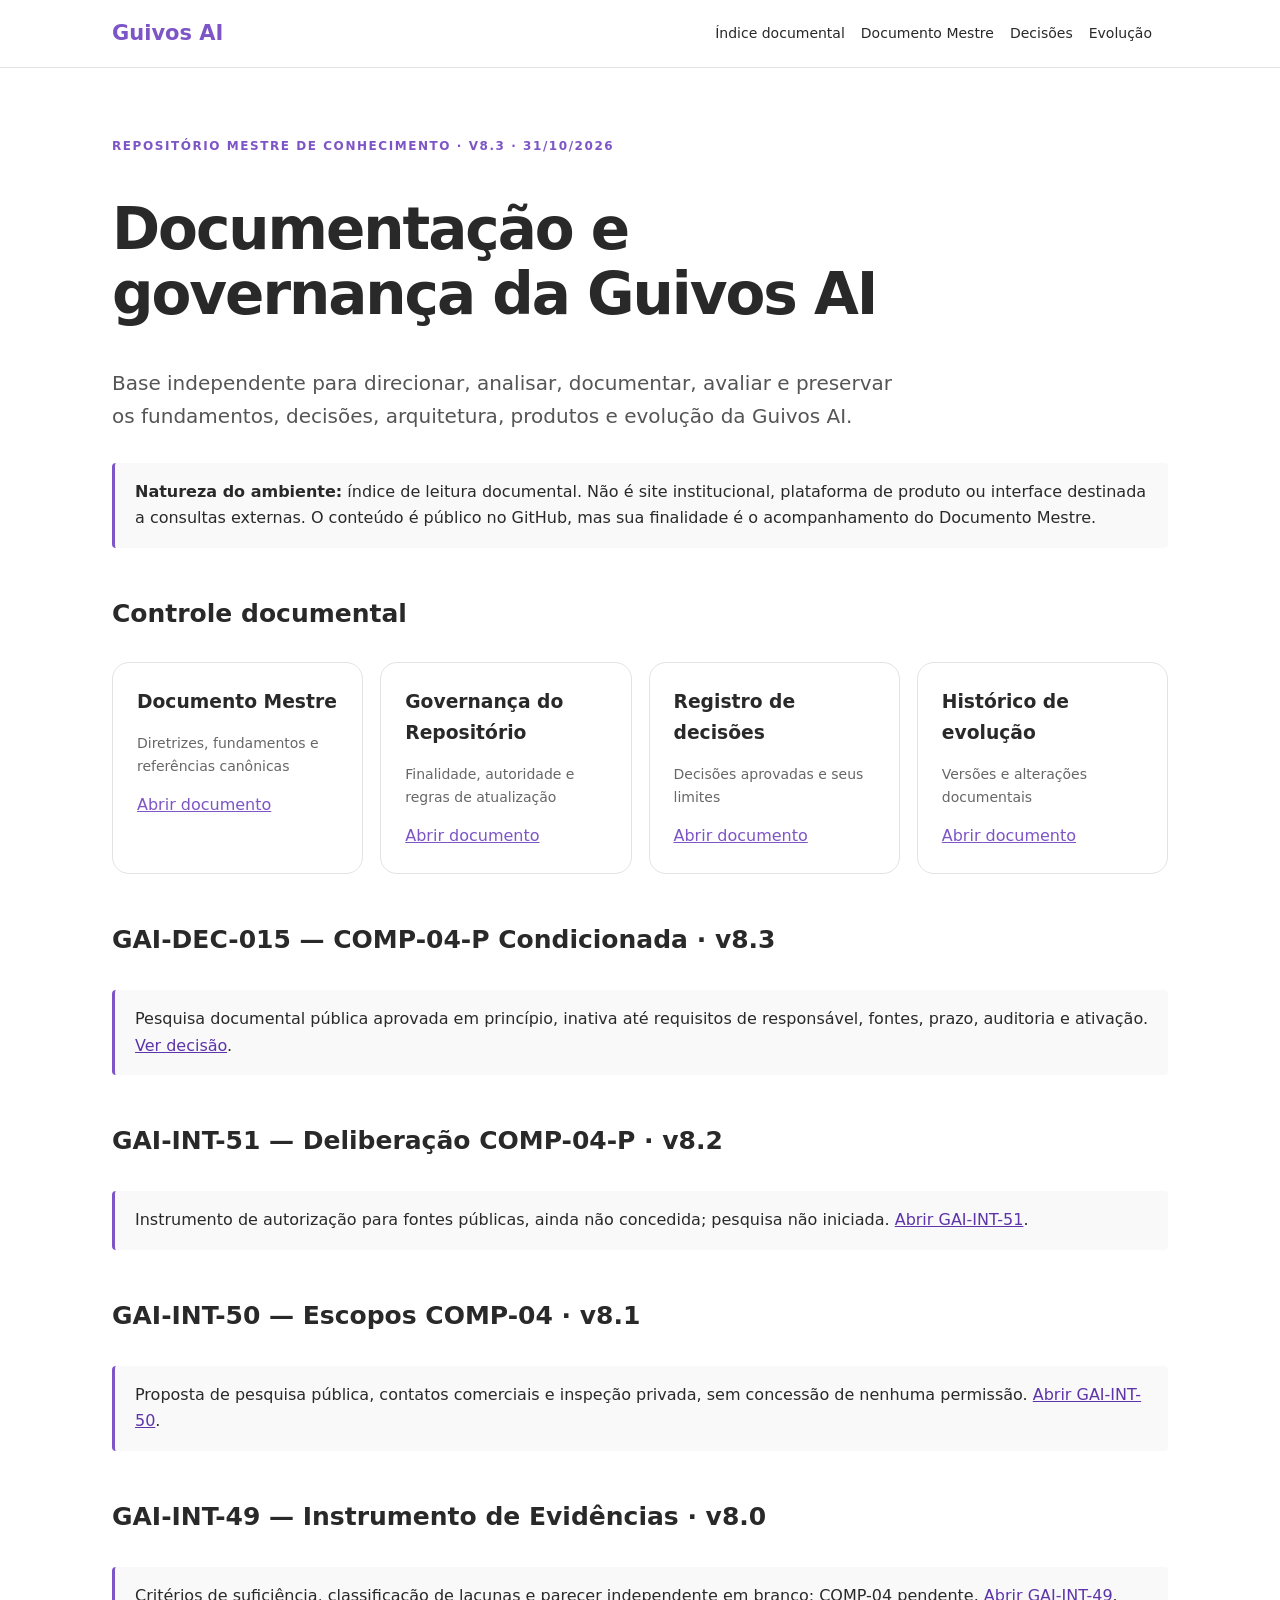
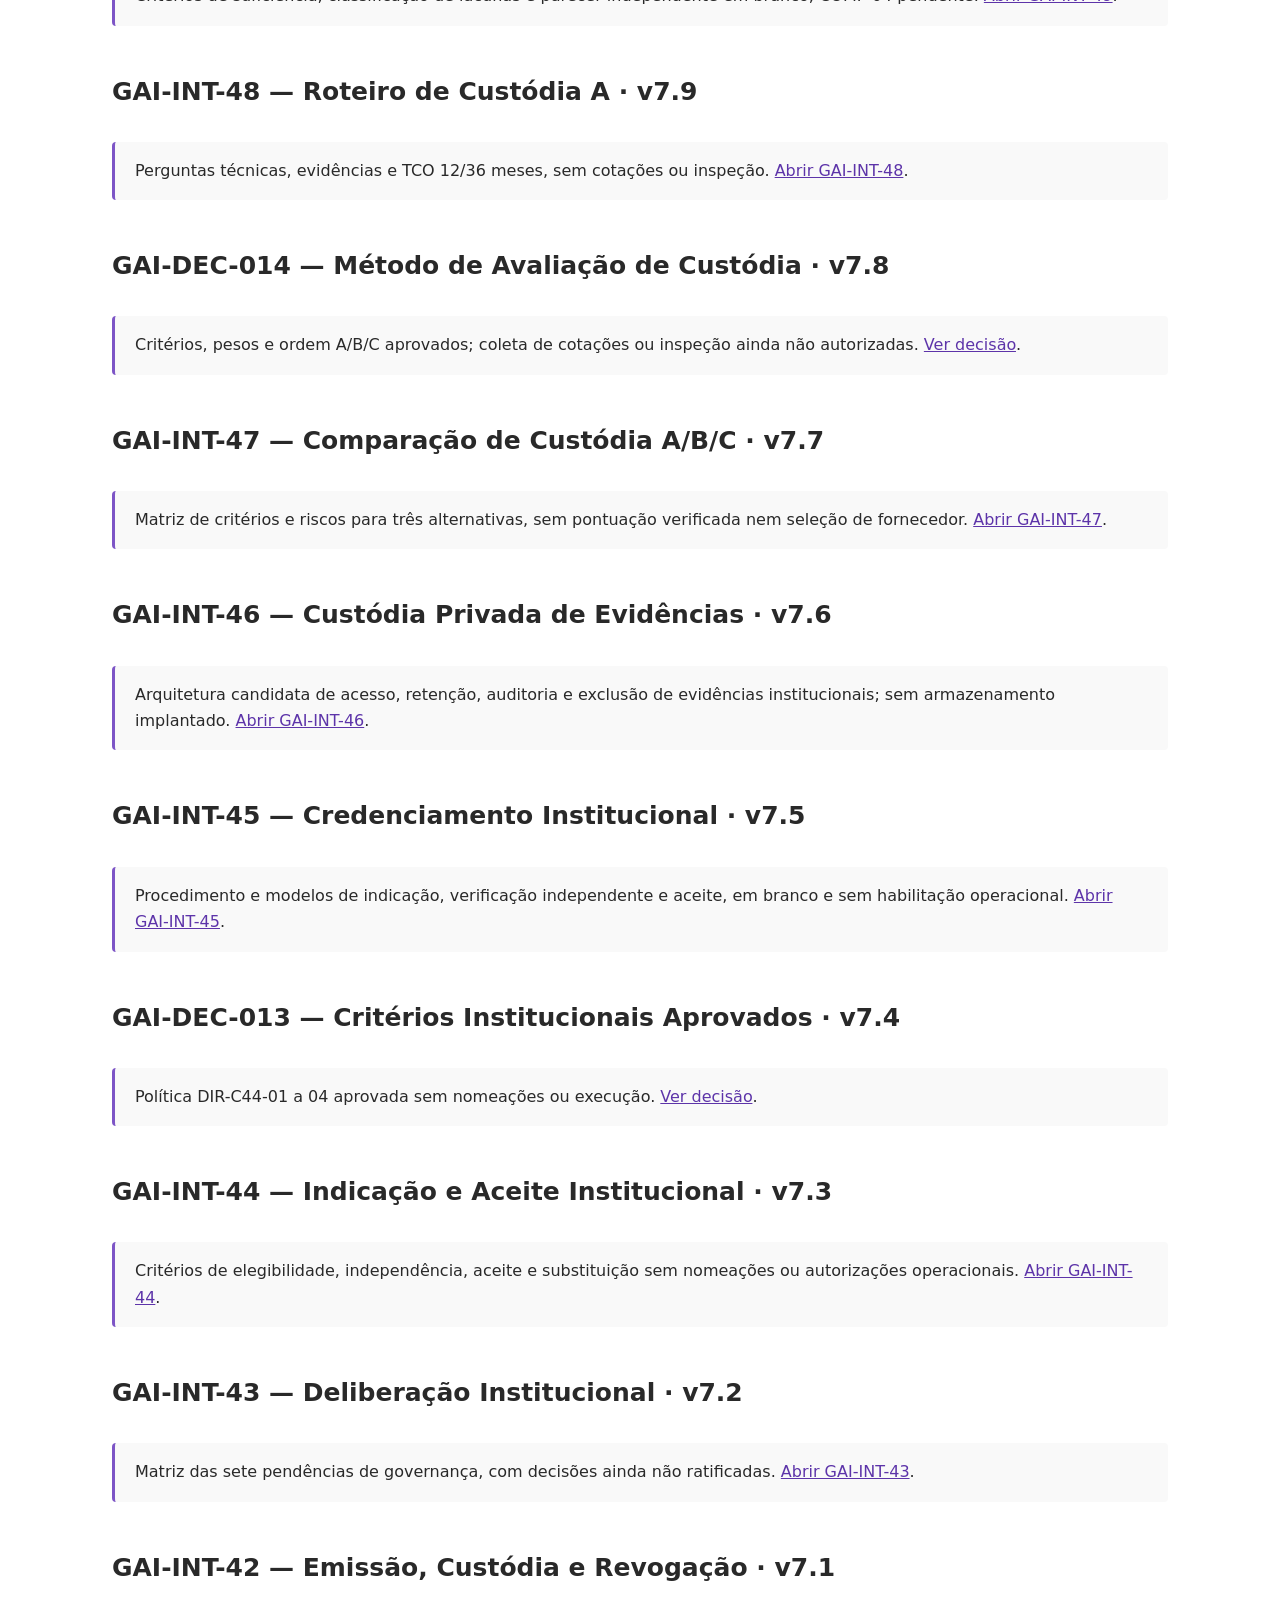
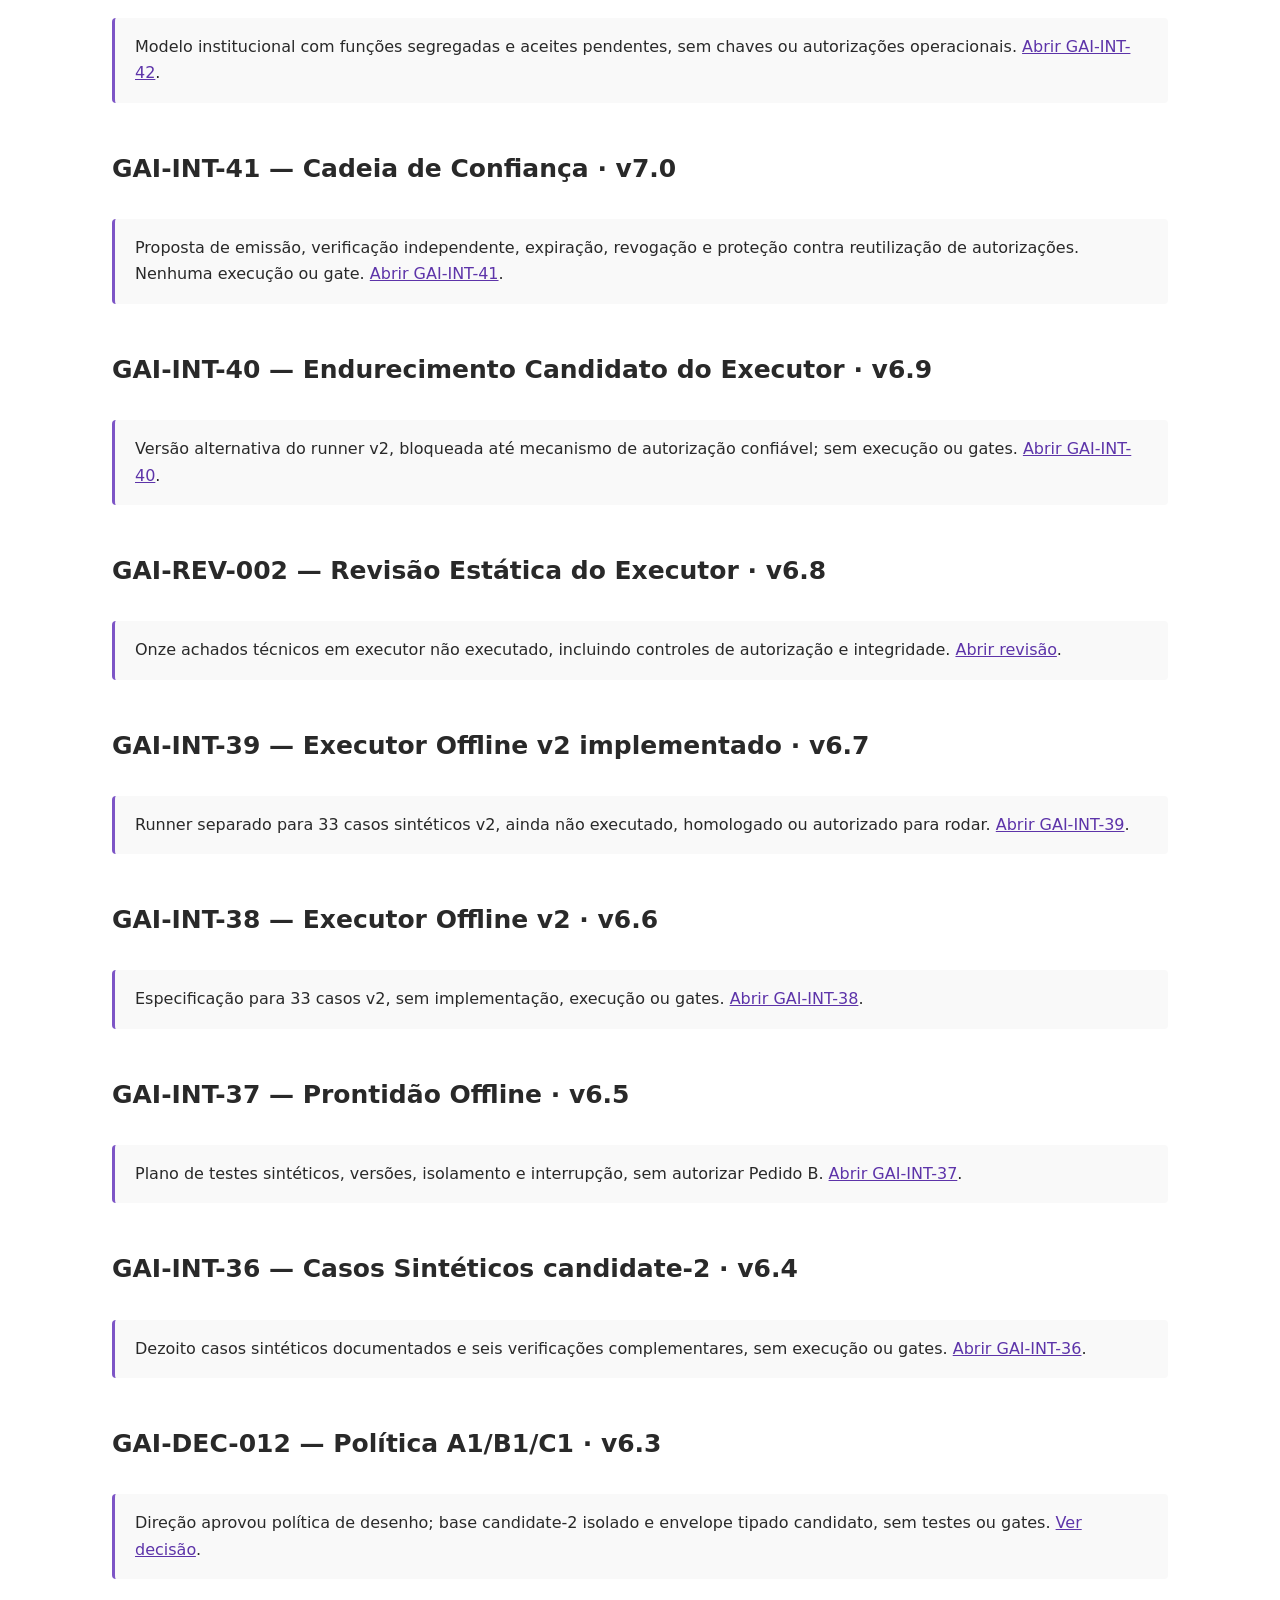
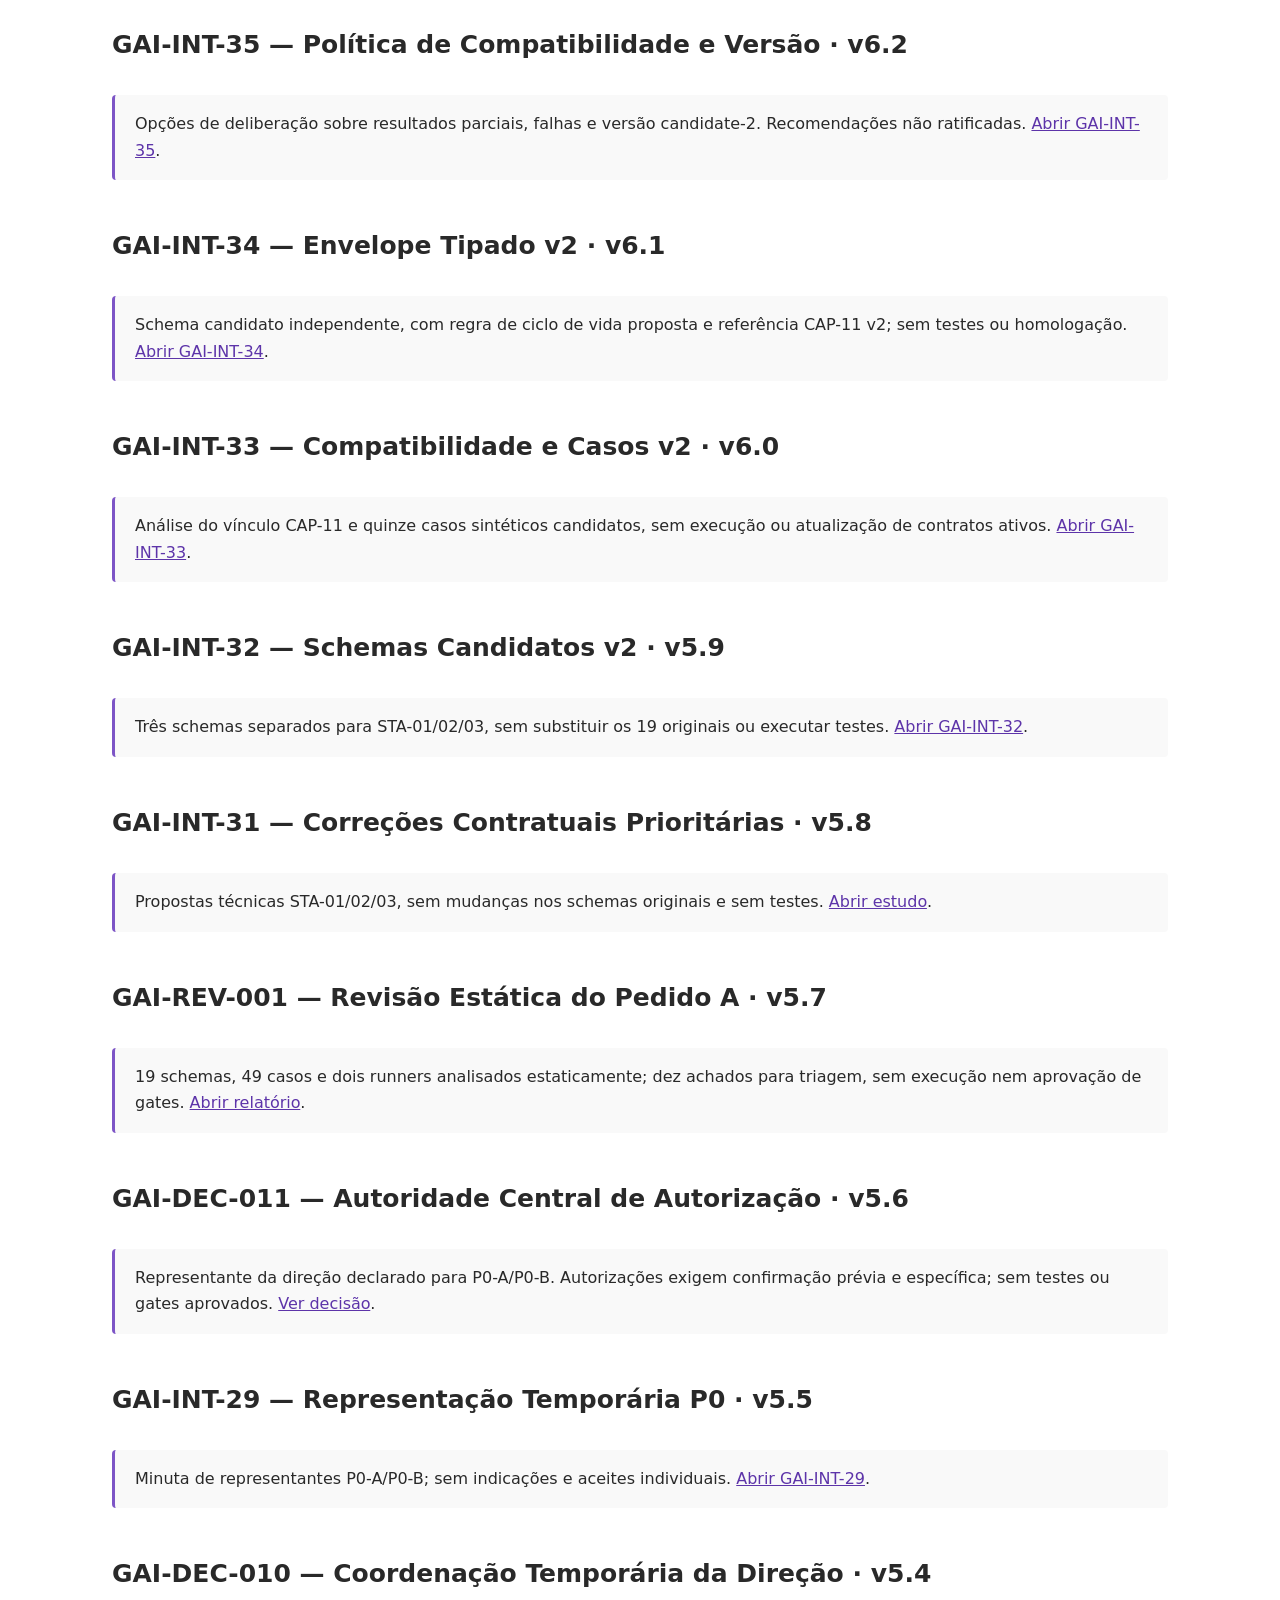
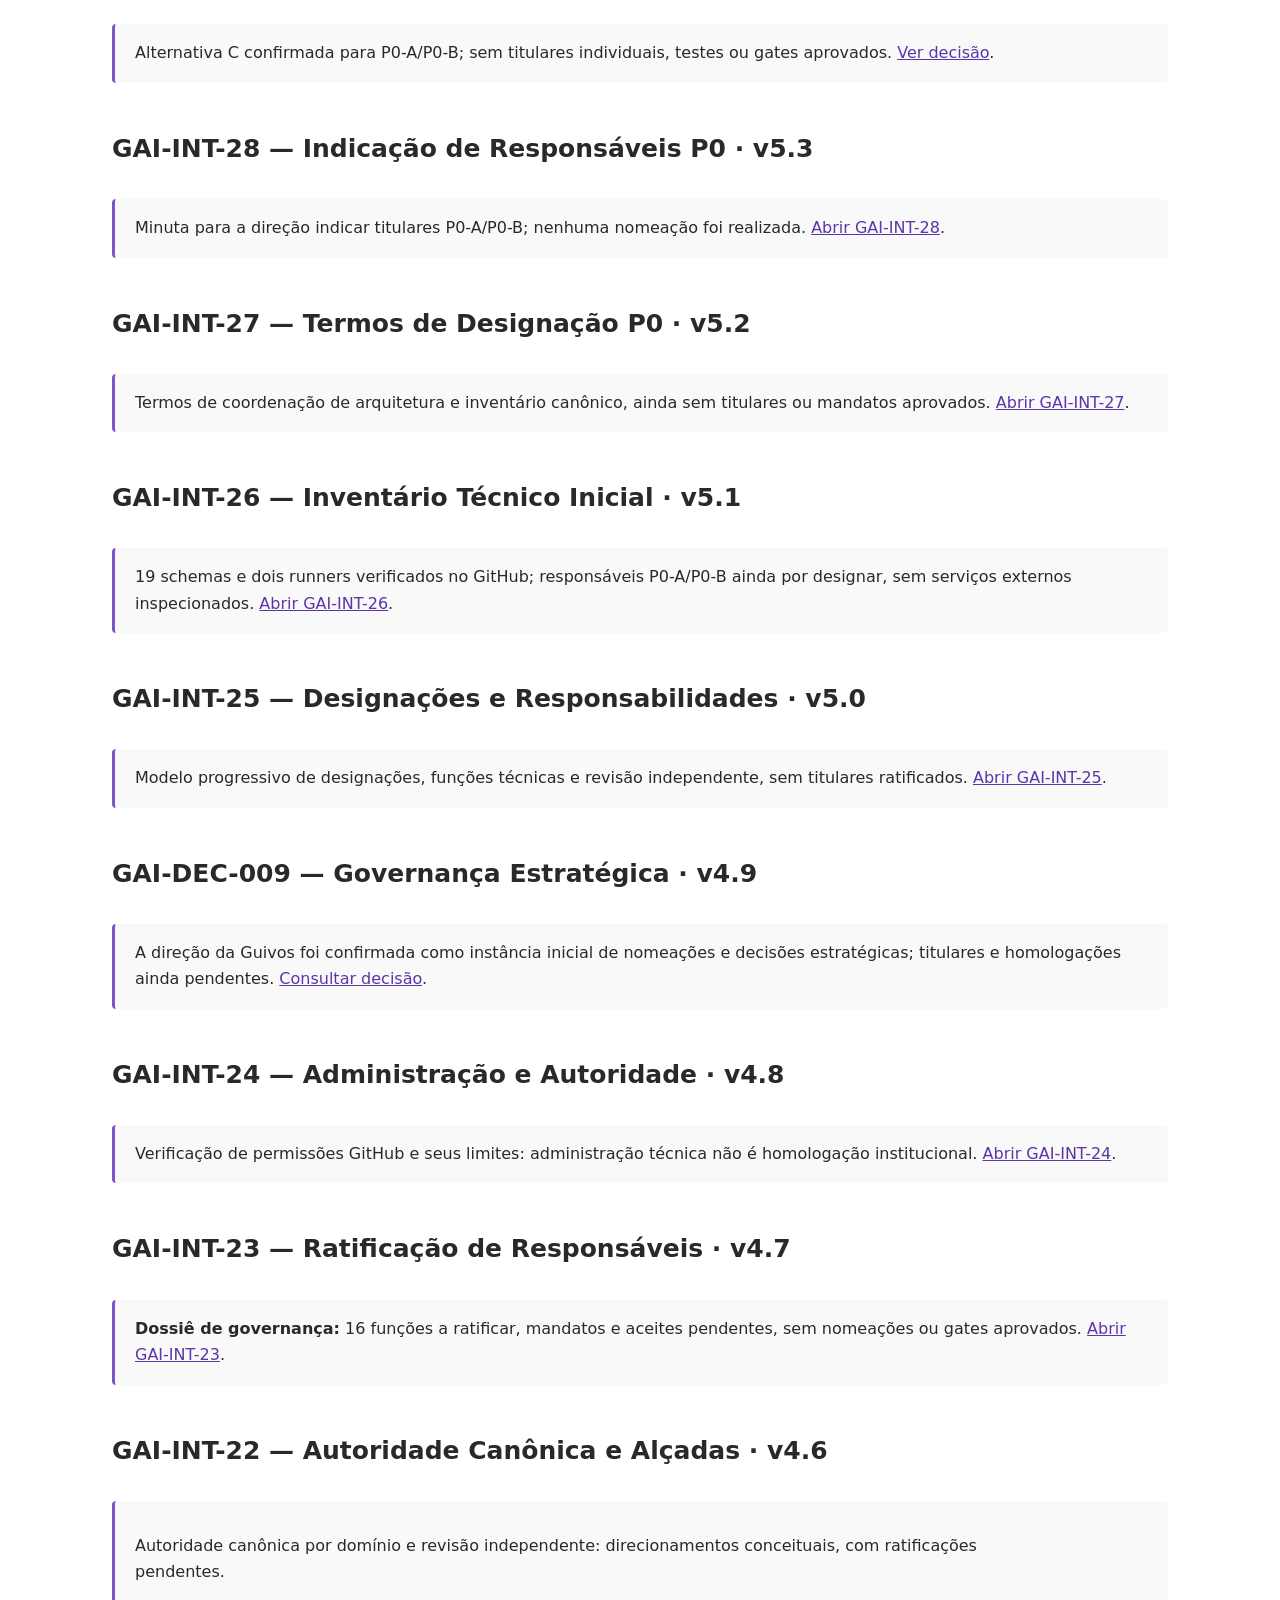
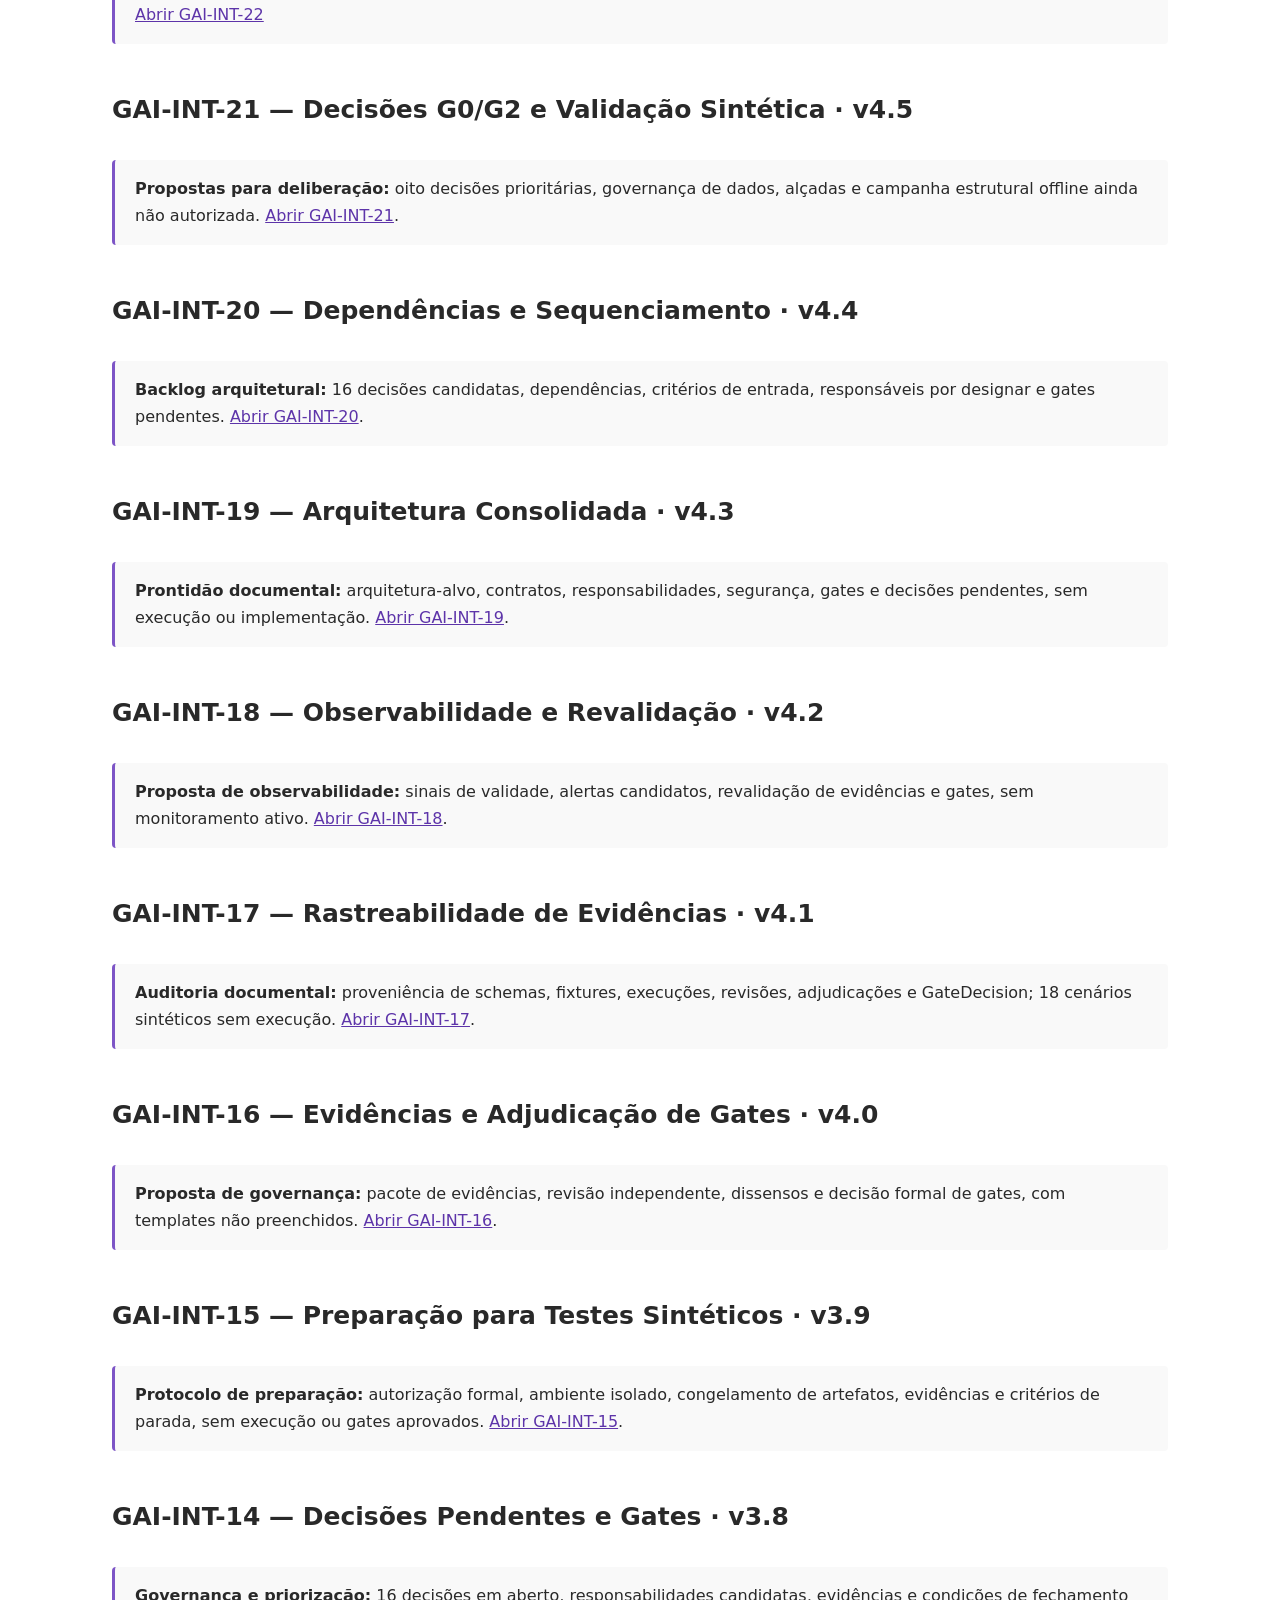
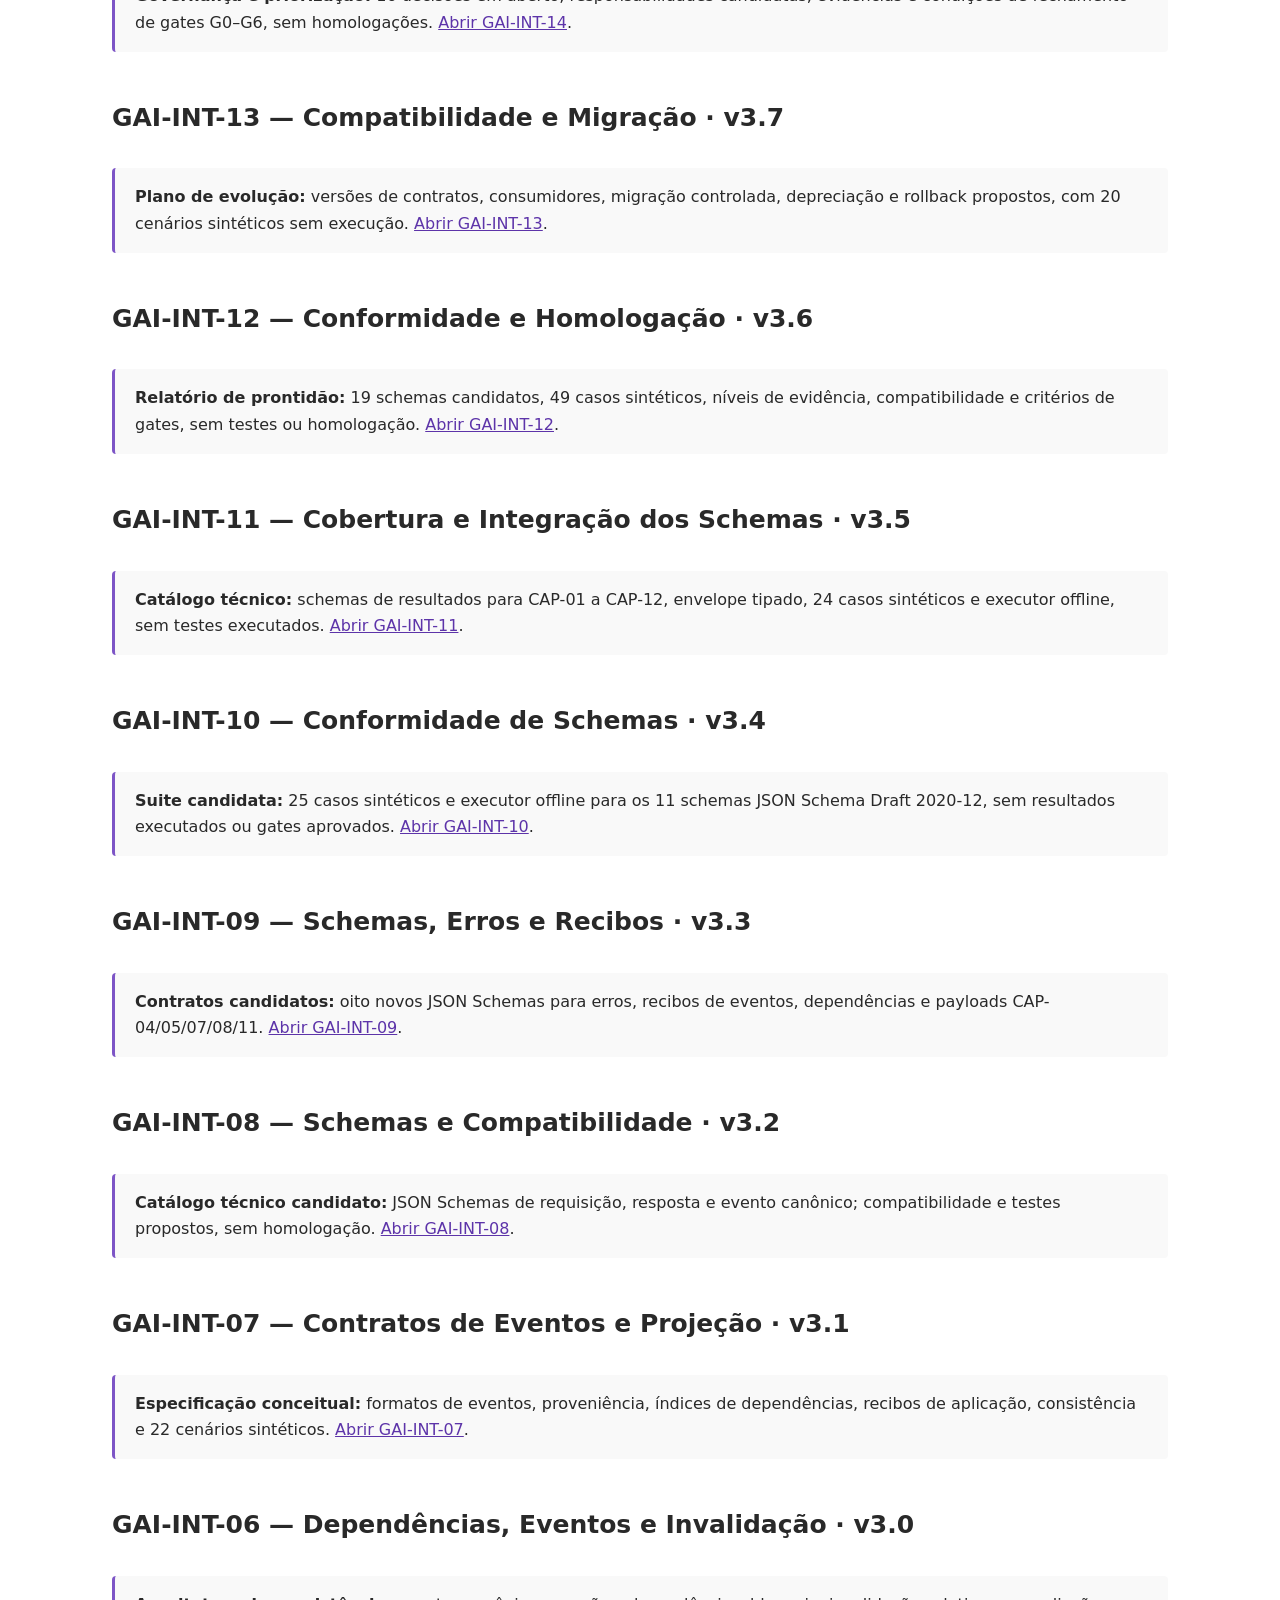
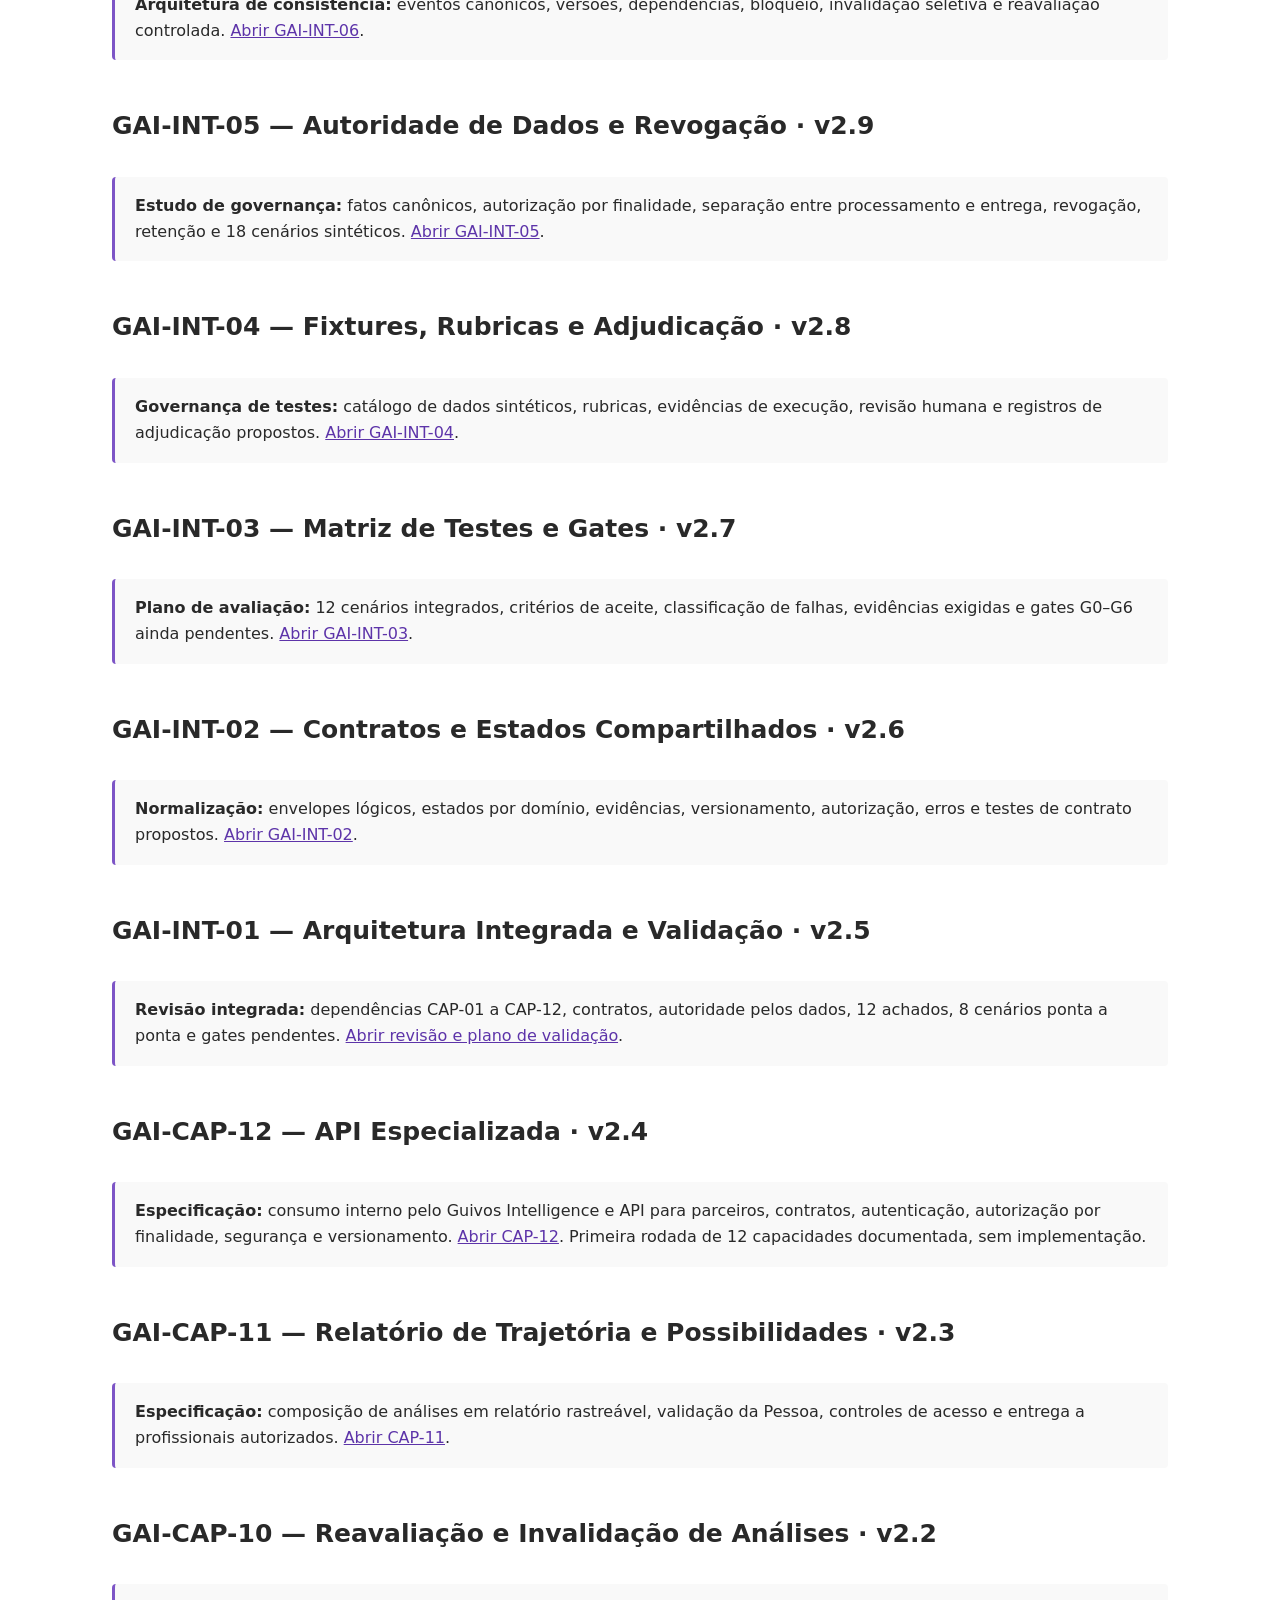
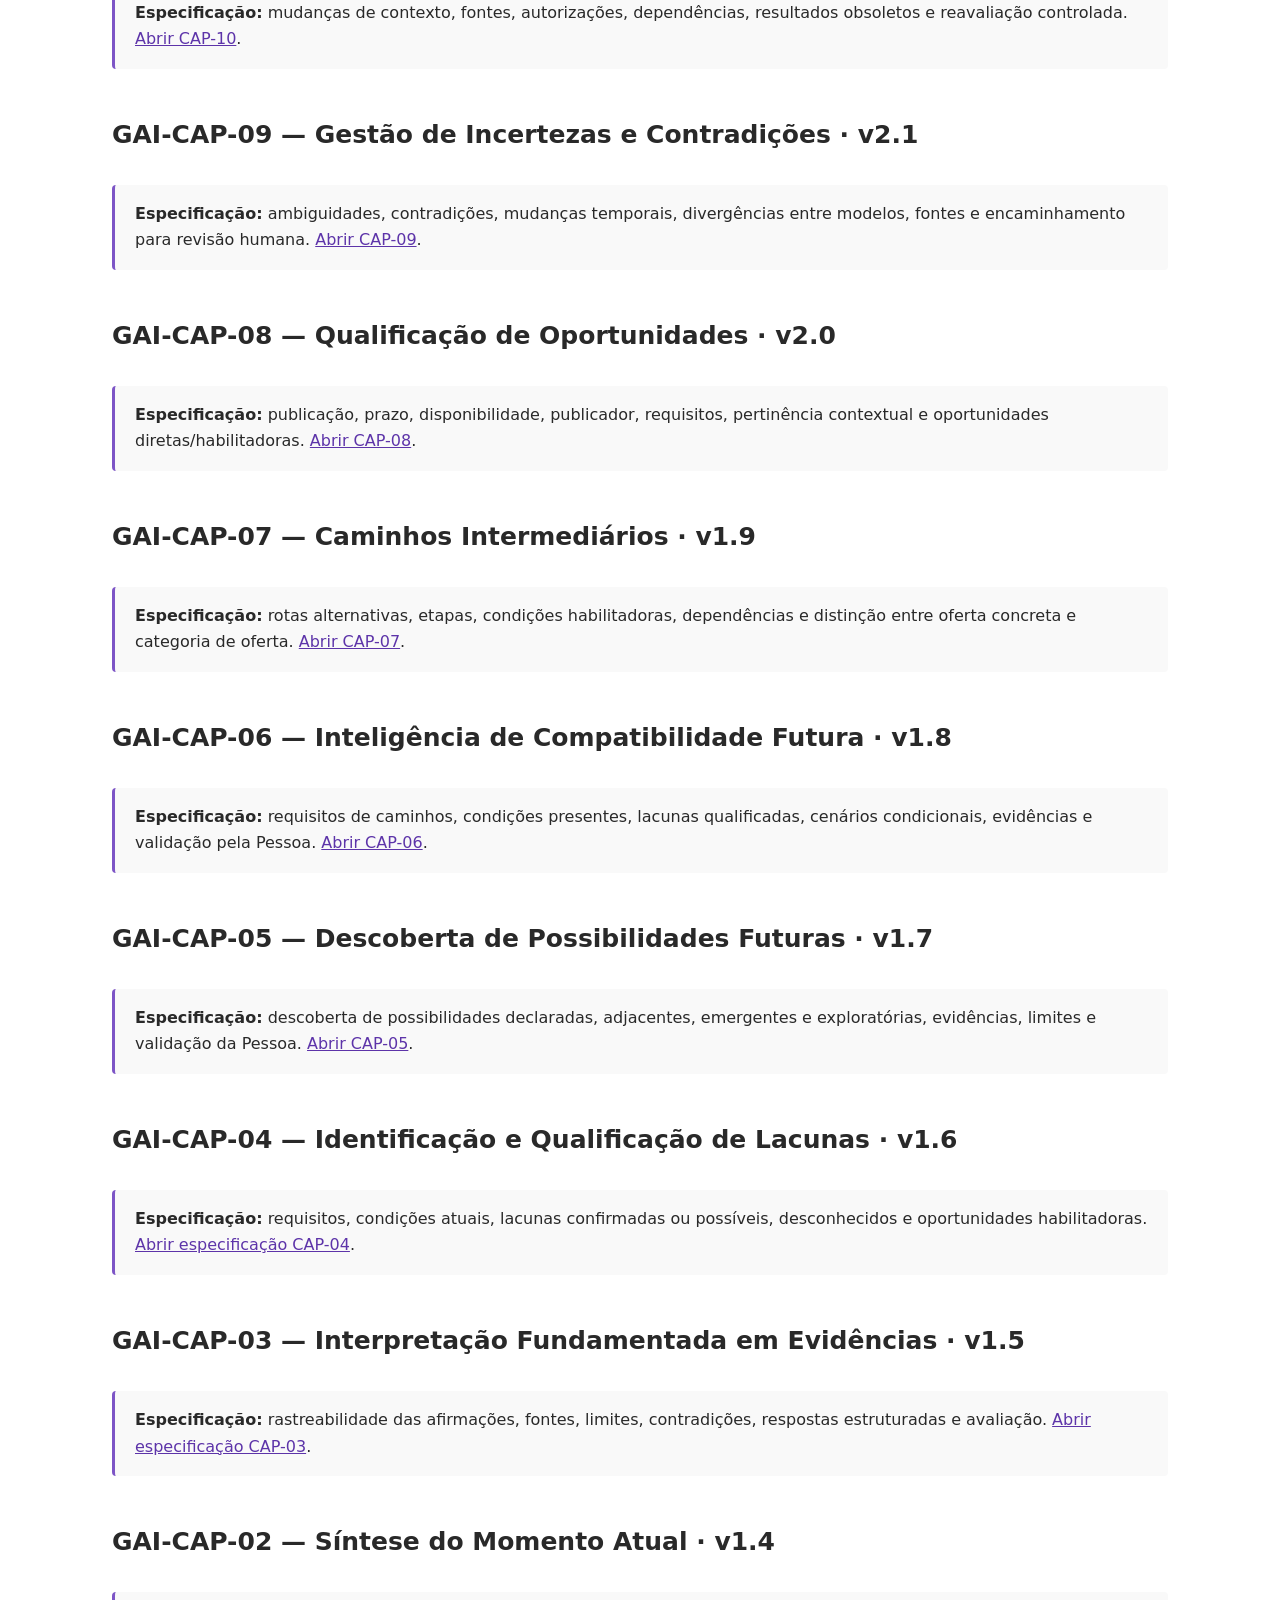
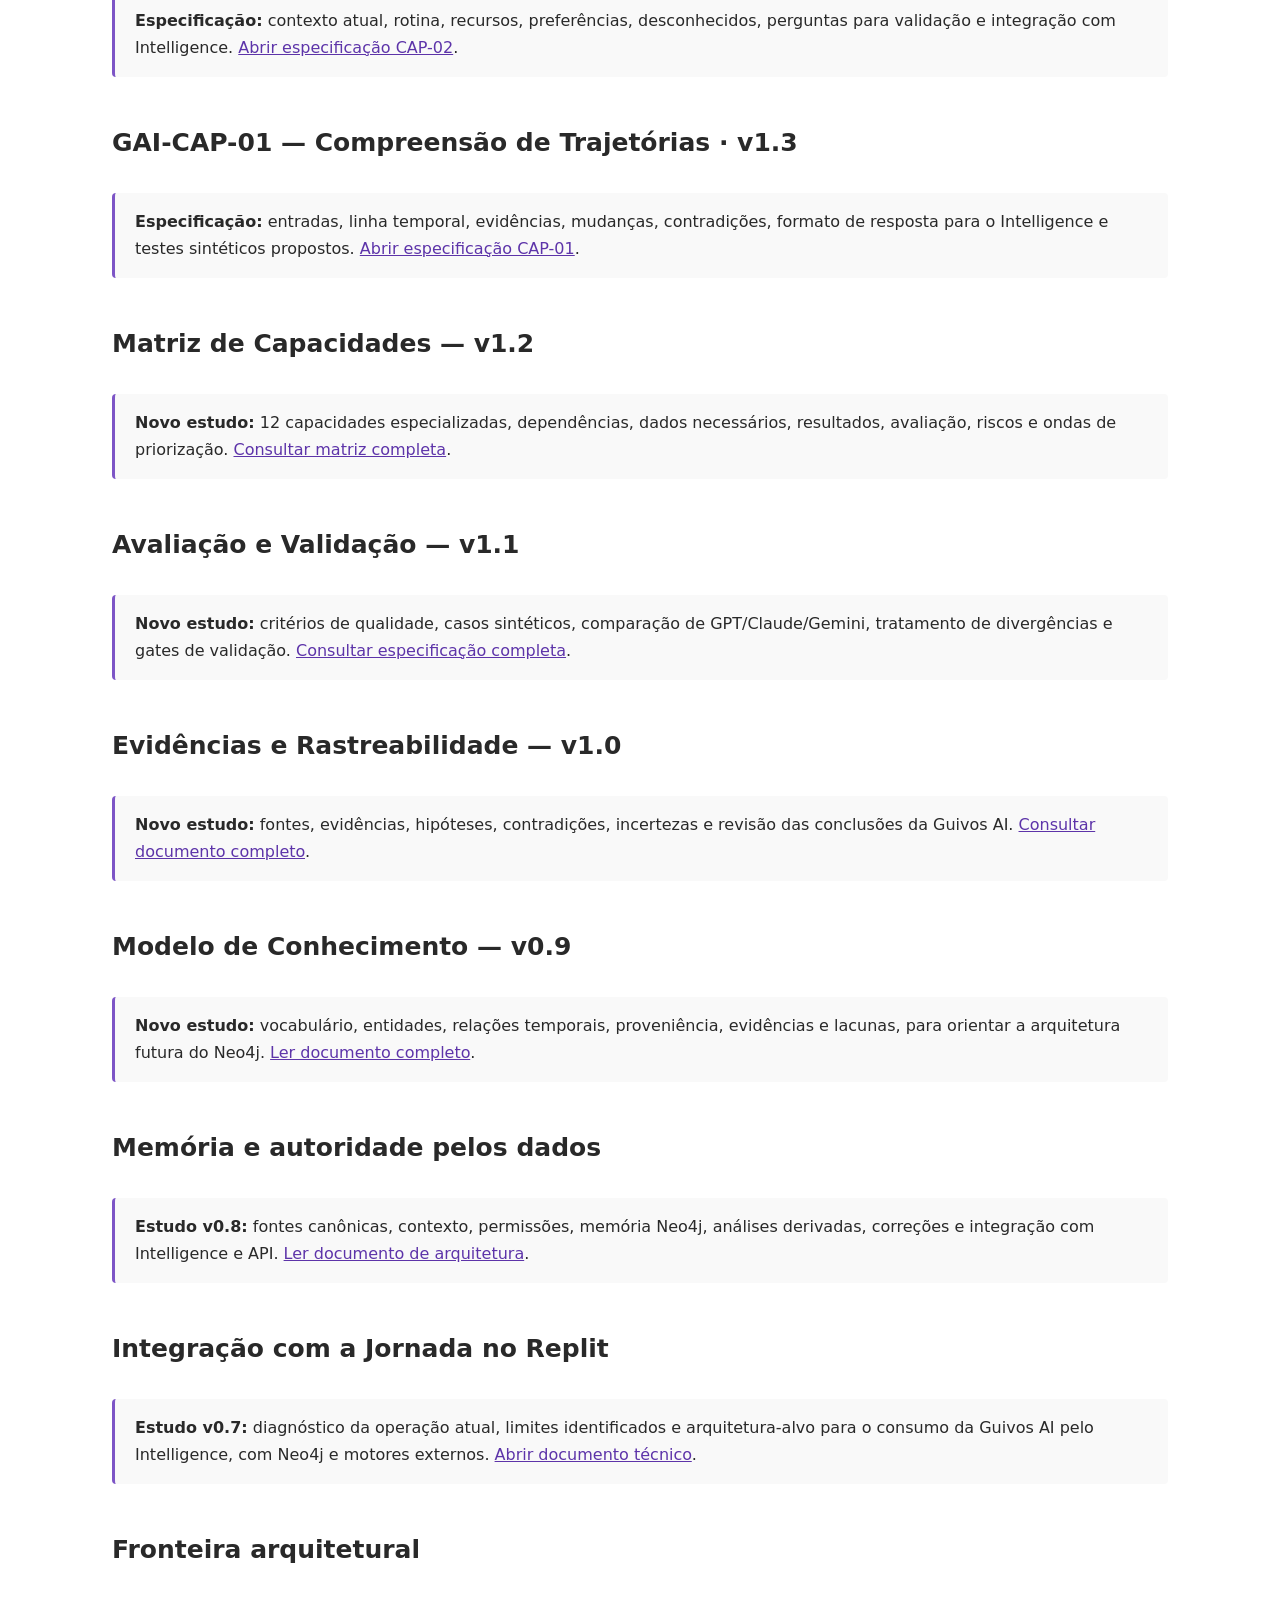
==== commit 3088fb13: "docs: synchronize conditional COMP04-P decision GAI-DEC-015 v8.3" ====
--- a/index.html
+++ b/index.html
@@ -1 +1 @@
-<!doctype html><html lang="pt-BR"><head><meta charset="utf-8"><meta name="viewport" content="width=device-width,initial-scale=1"><meta name="description" content="Índice documental do Repositório Mestre de Conhecimento da Guivos AI"><title>Guivos AI — Repositório Mestre de Conhecimento</title><link rel="stylesheet" href="assets/style.css"></head><body><header><nav><strong>Guivos AI</strong><div><a href="./">Índice documental</a><a href="docs/index.md">Documento Mestre</a><a href="docs/registro-decisoes.md">Decisões</a><a href="docs/historico-evolucao.md">Evolução</a></div></nav></header><main><span class="eyebrow">Repositório mestre de conhecimento · v8.2 · 31/10/2026</span><h1>Documentação e governança da Guivos AI</h1><p class="lead">Base independente para direcionar, analisar, documentar, avaliar e preservar os fundamentos, decisões, arquitetura, produtos e evolução da Guivos AI.</p><div class="note"><strong>Natureza do ambiente:</strong> índice de leitura documental. Não é site institucional, plataforma de produto ou interface destinada a consultas externas. O conteúdo é público no GitHub, mas sua finalidade é o acompanhamento do Documento Mestre.</div><h2>Controle documental</h2><div class="grid"><article class="card"><h3>Documento Mestre</h3><p>Diretrizes, fundamentos e referências canônicas</p><a href="docs/index.md">Abrir documento</a></article><article class="card"><h3>Governança do Repositório</h3><p>Finalidade, autoridade e regras de atualização</p><a href="docs/governanca-repositorio.md">Abrir documento</a></article><article class="card"><h3>Registro de decisões</h3><p>Decisões aprovadas e seus limites</p><a href="docs/registro-decisoes.md">Abrir documento</a></article><article class="card"><h3>Histórico de evolução</h3><p>Versões e alterações documentais</p><a href="docs/historico-evolucao.md">Abrir documento</a></article></div><h2>GAI-INT-51 — Deliberação COMP-04-P · v8.2</h2><div class="note">Instrumento de autorização para fontes públicas, ainda não concedida; pesquisa não iniciada. <a href="docs/instrumento-deliberacao-comp04-p-pesquisa-publica.md">Abrir GAI-INT-51</a>.</div><h2>GAI-INT-50 — Escopos COMP-04 · v8.1</h2><div class="note">Proposta de pesquisa pública, contatos comerciais e inspeção privada, sem concessão de nenhuma permissão. <a href="docs/proposta-autorizacao-comp04-escopos-segregados.md">Abrir GAI-INT-50</a>.</div><h2>GAI-INT-49 — Instrumento de Evidências · v8.0</h2><div class="note">Critérios de suficiência, classificação de lacunas e parecer independente em branco; COMP-04 pendente. <a href="docs/instrumento-avaliacao-evidencias-parecer-alternativa-a.md">Abrir GAI-INT-49</a>.</div><h2>GAI-INT-48 — Roteiro de Custódia A · v7.9</h2><div class="note">Perguntas técnicas, evidências e TCO 12/36 meses, sem cotações ou inspeção. <a href="docs/roteiro-avaliacao-alternativa-a-custodia-gerenciada.md">Abrir GAI-INT-48</a>.</div><h2>GAI-DEC-014 — Método de Avaliação de Custódia · v7.8</h2><div class="note">Critérios, pesos e ordem A/B/C aprovados; coleta de cotações ou inspeção ainda não autorizadas. <a href="docs/decisao-metodo-avaliacao-custodia-gai-dec-014.md">Ver decisão</a>.</div><h2>GAI-INT-47 — Comparação de Custódia A/B/C · v7.7</h2><div class="note">Matriz de critérios e riscos para três alternativas, sem pontuação verificada nem seleção de fornecedor. <a href="docs/matriz-comparativa-custodia-institucional-a-b-c.md">Abrir GAI-INT-47</a>.</div><h2>GAI-INT-46 — Custódia Privada de Evidências · v7.6</h2><div class="note">Arquitetura candidata de acesso, retenção, auditoria e exclusão de evidências institucionais; sem armazenamento implantado. <a href="docs/arquitetura-custodia-privada-evidencias-institucionais-candidata.md">Abrir GAI-INT-46</a>.</div><h2>GAI-INT-45 — Credenciamento Institucional · v7.5</h2><div class="note">Procedimento e modelos de indicação, verificação independente e aceite, em branco e sem habilitação operacional. <a href="docs/procedimento-credenciamento-institucional-candidato.md">Abrir GAI-INT-45</a>.</div><h2>GAI-DEC-013 — Critérios Institucionais Aprovados · v7.4</h2><div class="note">Política DIR-C44-01 a 04 aprovada sem nomeações ou execução. <a href="docs/decisao-aprovacao-criterios-institucionais-gai-dec-013.md">Ver decisão</a>.</div><h2>GAI-INT-44 — Indicação e Aceite Institucional · v7.3</h2><div class="note">Critérios de elegibilidade, independência, aceite e substituição sem nomeações ou autorizações operacionais. <a href="docs/criterios-indicacao-aceite-responsaveis-institucionais.md">Abrir GAI-INT-44</a>.</div><h2>GAI-INT-43 — Deliberação Institucional · v7.2</h2><div class="note">Matriz das sete pendências de governança, com decisões ainda não ratificadas. <a href="docs/matriz-deliberacao-pendencias-institucionais-inst01-inst07.md">Abrir GAI-INT-43</a>.</div><h2>GAI-INT-42 — Emissão, Custódia e Revogação · v7.1</h2><div class="note">Modelo institucional com funções segregadas e aceites pendentes, sem chaves ou autorizações operacionais. <a href="docs/modelo-institucional-emissao-custodia-revogacao-autorizacoes.md">Abrir GAI-INT-42</a>.</div><h2>GAI-INT-41 — Cadeia de Confiança · v7.0</h2><div class="note">Proposta de emissão, verificação independente, expiração, revogação e proteção contra reutilização de autorizações. Nenhuma execução ou gate. <a href="docs/cadeia-confianca-autorizacoes-execucao-candidata.md">Abrir GAI-INT-41</a>.</div><h2>GAI-INT-40 — Endurecimento Candidato do Executor · v6.9</h2><div class="note">Versão alternativa do runner v2, bloqueada até mecanismo de autorização confiável; sem execução ou gates. <a href="docs/endurecimento-executor-v2-candidato-bloqueado.md">Abrir GAI-INT-40</a>.</div><h2>GAI-REV-002 — Revisão Estática do Executor · v6.8</h2><div class="note">Onze achados técnicos em executor não executado, incluindo controles de autorização e integridade. <a href="docs/revisao-estatica-executor-offline-v2-rev002.md">Abrir revisão</a>.</div><h2>GAI-INT-39 — Executor Offline v2 implementado · v6.7</h2><div class="note">Runner separado para 33 casos sintéticos v2, ainda não executado, homologado ou autorizado para rodar. <a href="docs/implementacao-executor-offline-v2-nao-executado.md">Abrir GAI-INT-39</a>.</div><h2>GAI-INT-38 — Executor Offline v2 · v6.6</h2><div class="note">Especificação para 33 casos v2, sem implementação, execução ou gates. <a href="docs/especificacao-executor-offline-33-casos-v2.md">Abrir GAI-INT-38</a>.</div><h2>GAI-INT-37 — Prontidão Offline · v6.5</h2><div class="note">Plano de testes sintéticos, versões, isolamento e interrupção, sem autorizar Pedido B. <a href="docs/pacote-prontidao-testes-offline-candidate-2.md">Abrir GAI-INT-37</a>.</div><h2>GAI-INT-36 — Casos Sintéticos candidate-2 · v6.4</h2><div class="note">Dezoito casos sintéticos documentados e seis verificações complementares, sem execução ou gates. <a href="docs/matriz-casos-protocolo-candidate-2.md">Abrir GAI-INT-36</a>.</div><h2>GAI-DEC-012 — Política A1/B1/C1 · v6.3</h2><div class="note">Direção aprovou política de desenho; base candidate-2 isolado e envelope tipado candidato, sem testes ou gates. <a href="docs/decisao-politica-envelope-v2-a1-b1-c1.md">Ver decisão</a>.</div><h2>GAI-INT-35 — Política de Compatibilidade e Versão · v6.2</h2><div class="note">Opções de deliberação sobre resultados parciais, falhas e versão candidate-2. Recomendações não ratificadas. <a href="docs/deliberacao-compatibilidade-versionamento-envelope-v2.md">Abrir GAI-INT-35</a>.</div><h2>GAI-INT-34 — Envelope Tipado v2 · v6.1</h2><div class="note">Schema candidato independente, com regra de ciclo de vida proposta e referência CAP-11 v2; sem testes ou homologação. <a href="docs/envelope-tipado-v2-politica-ciclo-vida-candidata.md">Abrir GAI-INT-34</a>.</div><h2>GAI-INT-33 — Compatibilidade e Casos v2 · v6.0</h2><div class="note">Análise do vínculo CAP-11 e quinze casos sintéticos candidatos, sem execução ou atualização de contratos ativos. <a href="docs/compatibilidade-contrato-tipado-matriz-casos-v2.md">Abrir GAI-INT-33</a>.</div><h2>GAI-INT-32 — Schemas Candidatos v2 · v5.9</h2><div class="note">Três schemas separados para STA-01/02/03, sem substituir os 19 originais ou executar testes. <a href="docs/schemas-candidatos-v2-propostas-sta01-sta02-sta03.md">Abrir GAI-INT-32</a>.</div><h2>GAI-INT-31 — Correções Contratuais Prioritárias · v5.8</h2><div class="note">Propostas técnicas STA-01/02/03, sem mudanças nos schemas originais e sem testes. <a href="docs/propostas-correcao-contratos-prioritarios-sta01-sta02-sta03.md">Abrir estudo</a>.</div><h2>GAI-REV-001 — Revisão Estática do Pedido A · v5.7</h2><div class="note">19 schemas, 49 casos e dois runners analisados estaticamente; dez achados para triagem, sem execução nem aprovação de gates. <a href="docs/relatorio-revisao-estatica-autorizada-pedido-a.md">Abrir relatório</a>.</div><h2>GAI-DEC-011 — Autoridade Central de Autorização · v5.6</h2><div class="note">Representante da direção declarado para P0-A/P0-B. Autorizações exigem confirmação prévia e específica; sem testes ou gates aprovados. <a href="docs/decisao-representante-direcao-autoridade-central-autorizacao.md">Ver decisão</a>.</div><h2>GAI-INT-29 — Representação Temporária P0 · v5.5</h2><div class="note">Minuta de representantes P0-A/P0-B; sem indicações e aceites individuais. <a href="docs/encaminhamento-representante-temporario-p0.md">Abrir GAI-INT-29</a>.</div><h2>GAI-DEC-010 — Coordenação Temporária da Direção · v5.4</h2><div class="note">Alternativa C confirmada para P0-A/P0-B; sem titulares individuais, testes ou gates aprovados. <a href="docs/decisao-coordenacao-temporaria-direcao-p0-a-p0-b.md">Ver decisão</a>.</div><h2>GAI-INT-28 — Indicação de Responsáveis P0 · v5.3</h2><div class="note">Minuta para a direção indicar titulares P0-A/P0-B; nenhuma nomeação foi realizada. <a href="docs/minuta-executiva-indicacao-p0-a-p0-b.md">Abrir GAI-INT-28</a>.</div><h2>GAI-INT-27 — Termos de Designação P0 · v5.2</h2><div class="note">Termos de coordenação de arquitetura e inventário canônico, ainda sem titulares ou mandatos aprovados. <a href="docs/termos-designacao-coordenacao-arquitetura-inventario-canonico.md">Abrir GAI-INT-27</a>.</div><h2>GAI-INT-26 — Inventário Técnico Inicial · v5.1</h2><div class="note">19 schemas e dois runners verificados no GitHub; responsáveis P0-A/P0-B ainda por designar, sem serviços externos inspecionados. <a href="docs/inventario-tecnico-inicial-designacoes-p0.md">Abrir GAI-INT-26</a>.</div><h2>GAI-INT-25 — Designações e Responsabilidades · v5.0</h2><div class="note">Modelo progressivo de designações, funções técnicas e revisão independente, sem titulares ratificados. <a href="docs/modelo-inicial-designacoes-segregacao-responsabilidades.md">Abrir GAI-INT-25</a>.</div><h2>GAI-DEC-009 — Governança Estratégica · v4.9</h2><div class="note">A direção da Guivos foi confirmada como instância inicial de nomeações e decisões estratégicas; titulares e homologações ainda pendentes. <a href="docs/decisao-instancia-governanca-direcao-guivos.md">Consultar decisão</a>.</div><h2>GAI-INT-24 — Administração e Autoridade · v4.8</h2><div class="note">Verificação de permissões GitHub e seus limites: administração técnica não é homologação institucional. <a href="docs/verificacao-administracao-repositorio-limites-autoridade.md">Abrir GAI-INT-24</a>.</div><h2>GAI-INT-23 — Ratificação de Responsáveis · v4.7</h2><div class="note"><strong>Dossiê de governança:</strong> 16 funções a ratificar, mandatos e aceites pendentes, sem nomeações ou gates aprovados. <a href="docs/dossie-ratificacao-responsaveis-autoridade-alcadas.md">Abrir GAI-INT-23</a>.</div><h2>GAI-INT-22 — Autoridade Canônica e Alçadas · v4.6</h2><div class="note"><p>Autoridade canônica por domínio e revisão independente: direcionamentos conceituais, com ratificações pendentes.</p><a href="docs/encaminhamento-decisoes-autoridade-canonica-alcadas-g0-g2.md">Abrir GAI-INT-22</a></div><h2>GAI-INT-21 — Decisões G0/G2 e Validação Sintética · v4.5</h2><div class="note"><strong>Propostas para deliberação:</strong> oito decisões prioritárias, governança de dados, alçadas e campanha estrutural offline ainda não autorizada. <a href="docs/pacote-decisoes-g0-g2-autorizacao-validacao-estrutural.md">Abrir GAI-INT-21</a>.</div><h2>GAI-INT-20 — Dependências e Sequenciamento · v4.4</h2><div class="note"><strong>Backlog arquitetural:</strong> 16 decisões candidatas, dependências, critérios de entrada, responsáveis por designar e gates pendentes. <a href="docs/matriz-dependencias-sequenciamento-entrada-implementacao.md">Abrir GAI-INT-20</a>.</div><h2>GAI-INT-19 — Arquitetura Consolidada · v4.3</h2><div class="note"><strong>Prontidão documental:</strong> arquitetura-alvo, contratos, responsabilidades, segurança, gates e decisões pendentes, sem execução ou implementação. <a href="docs/consolidacao-arquitetura-prontidao-implementacao.md">Abrir GAI-INT-19</a>.</div><h2>GAI-INT-18 — Observabilidade e Revalidação · v4.2</h2><div class="note"><strong>Proposta de observabilidade:</strong> sinais de validade, alertas candidatos, revalidação de evidências e gates, sem monitoramento ativo. <a href="docs/modelo-observabilidade-gates-alertas-revalidacao.md">Abrir GAI-INT-18</a>.</div><h2>GAI-INT-17 — Rastreabilidade de Evidências · v4.1</h2><div class="note"><strong>Auditoria documental:</strong> proveniência de schemas, fixtures, execuções, revisões, adjudicações e GateDecision; 18 cenários sintéticos sem execução. <a href="docs/modelo-rastreabilidade-auditoria-proveniencia-gates.md">Abrir GAI-INT-17</a>.</div><h2>GAI-INT-16 — Evidências e Adjudicação de Gates · v4.0</h2><div class="note"><strong>Proposta de governança:</strong> pacote de evidências, revisão independente, dissensos e decisão formal de gates, com templates não preenchidos. <a href="docs/pacote-evidencias-revisao-independente-adjudicacao-gates.md">Abrir GAI-INT-16</a>.</div><h2>GAI-INT-15 — Preparação para Testes Sintéticos · v3.9</h2><div class="note"><strong>Protocolo de preparação:</strong> autorização formal, ambiente isolado, congelamento de artefatos, evidências e critérios de parada, sem execução ou gates aprovados. <a href="docs/preparacao-execucao-sintetica-controlada-evidencias-gate.md">Abrir GAI-INT-15</a>.</div><h2>GAI-INT-14 — Decisões Pendentes e Gates · v3.8</h2><div class="note"><strong>Governança e priorização:</strong> 16 decisões em aberto, responsabilidades candidatas, evidências e condições de fechamento de gates G0–G6, sem homologações. <a href="docs/registro-decisoes-pendentes-plano-fechamento-gates.md">Abrir GAI-INT-14</a>.</div><h2>GAI-INT-13 — Compatibilidade e Migração · v3.7</h2><div class="note"><strong>Plano de evolução:</strong> versões de contratos, consumidores, migração controlada, depreciação e rollback propostos, com 20 cenários sintéticos sem execução. <a href="docs/plano-compatibilidade-migracao-evolucao-contratos.md">Abrir GAI-INT-13</a>.</div><h2>GAI-INT-12 — Conformidade e Homologação · v3.6</h2><div class="note"><strong>Relatório de prontidão:</strong> 19 schemas candidatos, 49 casos sintéticos, níveis de evidência, compatibilidade e critérios de gates, sem testes ou homologação. <a href="docs/relatorio-conformidade-estrategia-homologacao-contratual.md">Abrir GAI-INT-12</a>.</div><h2>GAI-INT-11 — Cobertura e Integração dos Schemas · v3.5</h2><div class="note"><strong>Catálogo técnico:</strong> schemas de resultados para CAP-01 a CAP-12, envelope tipado, 24 casos sintéticos e executor offline, sem testes executados. <a href="docs/cobertura-contratos-especializados-integracao-schemas.md">Abrir GAI-INT-11</a>.</div><h2>GAI-INT-10 — Conformidade de Schemas · v3.4</h2><div class="note"><strong>Suite candidata:</strong> 25 casos sintéticos e executor offline para os 11 schemas JSON Schema Draft 2020-12, sem resultados executados ou gates aprovados. <a href="docs/conformidade-schemas-casos-contrato-compatibilidade.md">Abrir GAI-INT-10</a>.</div><h2>GAI-INT-09 — Schemas, Erros e Recibos · v3.3</h2><div class="note"><strong>Contratos candidatos:</strong> oito novos JSON Schemas para erros, recibos de eventos, dependências e payloads CAP-04/05/07/08/11. <a href="docs/schemas-especializados-erros-recibos-eventos.md">Abrir GAI-INT-09</a>.</div><h2>GAI-INT-08 — Schemas e Compatibilidade · v3.2</h2><div class="note"><strong>Catálogo técnico candidato:</strong> JSON Schemas de requisição, resposta e evento canônico; compatibilidade e testes propostos, sem homologação. <a href="docs/catalogo-formal-schemas-compatibilidade-servicos.md">Abrir GAI-INT-08</a>.</div><h2>GAI-INT-07 — Contratos de Eventos e Projeção · v3.1</h2><div class="note"><strong>Especificação conceitual:</strong> formatos de eventos, proveniência, índices de dependências, recibos de aplicação, consistência e 22 cenários sintéticos. <a href="docs/contratos-eventos-projecao-dependencias.md">Abrir GAI-INT-07</a>.</div><h2>GAI-INT-06 — Dependências, Eventos e Invalidação · v3.0</h2><div class="note"><strong>Arquitetura de consistência:</strong> eventos canônicos, versões, dependências, bloqueio, invalidação seletiva e reavaliação controlada. <a href="docs/modelo-dependencias-eventos-propagacao-invalidacao.md">Abrir GAI-INT-06</a>.</div><h2>GAI-INT-05 — Autoridade de Dados e Revogação · v2.9</h2><div class="note"><strong>Estudo de governança:</strong> fatos canônicos, autorização por finalidade, separação entre processamento e entrega, revogação, retenção e 18 cenários sintéticos. <a href="docs/autoridade-dados-consentimentos-revogacao.md">Abrir GAI-INT-05</a>.</div><h2>GAI-INT-04 — Fixtures, Rubricas e Adjudicação · v2.8</h2><div class="note"><strong>Governança de testes:</strong> catálogo de dados sintéticos, rubricas, evidências de execução, revisão humana e registros de adjudicação propostos. <a href="docs/catalogo-fixtures-rubricas-adjudicacao.md">Abrir GAI-INT-04</a>.</div><h2>GAI-INT-03 — Matriz de Testes e Gates · v2.7</h2><div class="note"><strong>Plano de avaliação:</strong> 12 cenários integrados, critérios de aceite, classificação de falhas, evidências exigidas e gates G0–G6 ainda pendentes. <a href="docs/matriz-testes-integrados-criterios-aceite-gates.md">Abrir GAI-INT-03</a>.</div><h2>GAI-INT-02 — Contratos e Estados Compartilhados · v2.6</h2><div class="note"><strong>Normalização:</strong> envelopes lógicos, estados por domínio, evidências, versionamento, autorização, erros e testes de contrato propostos. <a href="docs/normalizacao-contratos-estados-compartilhados.md">Abrir GAI-INT-02</a>.</div><h2>GAI-INT-01 — Arquitetura Integrada e Validação · v2.5</h2><div class="note"><strong>Revisão integrada:</strong> dependências CAP-01 a CAP-12, contratos, autoridade pelos dados, 12 achados, 8 cenários ponta a ponta e gates pendentes. <a href="docs/arquitetura-integrada-plano-validacao.md">Abrir revisão e plano de validação</a>.</div><h2>GAI-CAP-12 — API Especializada · v2.4</h2><div class="note"><strong>Especificação:</strong> consumo interno pelo Guivos Intelligence e API para parceiros, contratos, autenticação, autorização por finalidade, segurança e versionamento. <a href="docs/cap-12-api-especializada-guivos-ai.md">Abrir CAP-12</a>. Primeira rodada de 12 capacidades documentada, sem implementação.</div><h2>GAI-CAP-11 — Relatório de Trajetória e Possibilidades · v2.3</h2><div class="note"><strong>Especificação:</strong> composição de análises em relatório rastreável, validação da Pessoa, controles de acesso e entrega a profissionais autorizados. <a href="docs/cap-11-relatorio-trajetoria-possibilidades.md">Abrir CAP-11</a>.</div><h2>GAI-CAP-10 — Reavaliação e Invalidação de Análises · v2.2</h2><div class="note"><strong>Especificação:</strong> mudanças de contexto, fontes, autorizações, dependências, resultados obsoletos e reavaliação controlada. <a href="docs/cap-10-reavaliacao-invalidacao-analises.md">Abrir CAP-10</a>.</div><h2>GAI-CAP-09 — Gestão de Incertezas e Contradições · v2.1</h2><div class="note"><strong>Especificação:</strong> ambiguidades, contradições, mudanças temporais, divergências entre modelos, fontes e encaminhamento para revisão humana. <a href="docs/cap-09-gestao-incertezas-contradicoes.md">Abrir CAP-09</a>.</div><h2>GAI-CAP-08 — Qualificação de Oportunidades · v2.0</h2><div class="note"><strong>Especificação:</strong> publicação, prazo, disponibilidade, publicador, requisitos, pertinência contextual e oportunidades diretas/habilitadoras. <a href="docs/cap-08-qualificacao-oportunidades.md">Abrir CAP-08</a>.</div><h2>GAI-CAP-07 — Caminhos Intermediários · v1.9</h2><div class="note"><strong>Especificação:</strong> rotas alternativas, etapas, condições habilitadoras, dependências e distinção entre oferta concreta e categoria de oferta. <a href="docs/cap-07-caminhos-intermediarios.md">Abrir CAP-07</a>.</div><h2>GAI-CAP-06 — Inteligência de Compatibilidade Futura · v1.8</h2><div class="note"><strong>Especificação:</strong> requisitos de caminhos, condições presentes, lacunas qualificadas, cenários condicionais, evidências e validação pela Pessoa. <a href="docs/cap-06-inteligencia-compatibilidade-futura.md">Abrir CAP-06</a>.</div><h2>GAI-CAP-05 — Descoberta de Possibilidades Futuras · v1.7</h2><div class="note"><strong>Especificação:</strong> descoberta de possibilidades declaradas, adjacentes, emergentes e exploratórias, evidências, limites e validação da Pessoa. <a href="docs/cap-05-descoberta-possibilidades-futuras.md">Abrir CAP-05</a>.</div><h2>GAI-CAP-04 — Identificação e Qualificação de Lacunas · v1.6</h2><div class="note"><strong>Especificação:</strong> requisitos, condições atuais, lacunas confirmadas ou possíveis, desconhecidos e oportunidades habilitadoras. <a href="docs/cap-04-identificacao-qualificacao-lacunas.md">Abrir especificação CAP-04</a>.</div><h2>GAI-CAP-03 — Interpretação Fundamentada em Evidências · v1.5</h2><div class="note"><strong>Especificação:</strong> rastreabilidade das afirmações, fontes, limites, contradições, respostas estruturadas e avaliação. <a href="docs/cap-03-interpretacao-fundamentada-evidencias.md">Abrir especificação CAP-03</a>.</div><h2>GAI-CAP-02 — Síntese do Momento Atual · v1.4</h2><div class="note"><strong>Especificação:</strong> contexto atual, rotina, recursos, preferências, desconhecidos, perguntas para validação e integração com Intelligence. <a href="docs/cap-02-sintese-momento-atual.md">Abrir especificação CAP-02</a>.</div><h2>GAI-CAP-01 — Compreensão de Trajetórias · v1.3</h2><div class="note"><strong>Especificação:</strong> entradas, linha temporal, evidências, mudanças, contradições, formato de resposta para o Intelligence e testes sintéticos propostos. <a href="docs/cap-01-leitura-compreensao-trajetorias.md">Abrir especificação CAP-01</a>.</div><h2>Matriz de Capacidades — v1.2</h2><div class="note"><strong>Novo estudo:</strong> 12 capacidades especializadas, dependências, dados necessários, resultados, avaliação, riscos e ondas de priorização. <a href="docs/matriz-capacidades-guivos-ai.md">Consultar matriz completa</a>.</div><h2>Avaliação e Validação — v1.1</h2><div class="note"><strong>Novo estudo:</strong> critérios de qualidade, casos sintéticos, comparação de GPT/Claude/Gemini, tratamento de divergências e gates de validação. <a href="docs/avaliacao-validacao-qualidade.md">Consultar especificação completa</a>.</div><h2>Evidências e Rastreabilidade — v1.0</h2><div class="note"><strong>Novo estudo:</strong> fontes, evidências, hipóteses, contradições, incertezas e revisão das conclusões da Guivos AI. <a href="docs/modelo-evidencias-rastreabilidade.md">Consultar documento completo</a>.</div><h2>Modelo de Conhecimento — v0.9</h2><div class="note"><strong>Novo estudo:</strong> vocabulário, entidades, relações temporais, proveniência, evidências e lacunas, para orientar a arquitetura futura do Neo4j. <a href="docs/modelo-conhecimento-ontologia-temporal.md">Ler documento completo</a>.</div><h2>Memória e autoridade pelos dados</h2><div class="note"><strong>Estudo v0.8:</strong> fontes canônicas, contexto, permissões, memória Neo4j, análises derivadas, correções e integração com Intelligence e API. <a href="docs/autoridade-dados-memoria-contexto.md">Ler documento de arquitetura</a>.</div><h2>Integração com a Jornada no Replit</h2><div class="note"><strong>Estudo v0.7:</strong> diagnóstico da operação atual, limites identificados e arquitetura-alvo para o consumo da Guivos AI pelo Intelligence, com Neo4j e motores externos. <a href="docs/integracao-replit-intelligence-ai-neo4j.md">Abrir documento técnico</a>.</div><h2>Fronteira arquitetural</h2><div class="note"><strong>Guivos Intelligence consome Guivos AI.</strong> Ambos atuam no ecossistema com responsabilidades distintas. <a href="docs/guivos-ai-vs-intelligence.md">Consultar matriz de papéis, integração e limites arquiteturais</a>.</div><h2>Fundamentos e mecanismos de inteligência</h2><div class="grid"><article class="card"><h3>Arquitetura conceitual</h3><p>Dados, memória, orquestração e métodos</p><a href="docs/arquitetura.md">Abrir documento</a></article><article class="card"><h3>Motor prospectivo e lacunas</h3><p>Condições e oportunidades intermediárias</p><a href="docs/motor-possibilidades-lacunas.md">Abrir documento</a></article><article class="card"><h3>Possibilidades não consideradas</h3><p>Alternativas exploratórias e validação</p><a href="docs/descoberta-possibilidades-nao-consideradas.md">Abrir documento</a></article><article class="card"><h3>Compatibilidade futura</h3><p>Condições atuais e caminhos futuros</p><a href="docs/compatibilidade-futura.md">Abrir documento</a></article></div><h2>Produtos, aplicações e responsabilidade</h2><div class="grid"><article class="card"><h3>Relatório de Trajetória e Possibilidades</h3><p>Evidências, hipóteses e perguntas</p><a href="docs/relatorio.md">Abrir documento</a></article><article class="card"><h3>Produto e API</h3><p>Hipóteses de comercialização e integração</p><a href="docs/produto-api.md">Abrir documento</a></article><article class="card"><h3>Governança de dados</h3><p>Privacidade, limites e responsabilidade humana</p><a href="docs/governanca.md">Abrir documento</a></article></div><h2>Regra de autoridade</h2><p>Conceitos e mecanismos em estudo não representam implementação concluída. Decisões são registradas separadamente das hipóteses. Cada evolução deve atualizar o repositório e este índice documental.</p><p>Referência institucional relacionada: <a href="https://github.com/guivos-repositorio/Guivos-Knowledge-Repository">Guivos Knowledge Repository</a>, com governança independente.</p></main><footer>Guivos AI · Repositório Mestre de Conhecimento · Versão documental 8.2</footer></body></html>+<!doctype html><html lang="pt-BR"><head><meta charset="utf-8"><meta name="viewport" content="width=device-width,initial-scale=1"><meta name="description" content="Índice documental do Repositório Mestre de Conhecimento da Guivos AI"><title>Guivos AI — Repositório Mestre de Conhecimento</title><link rel="stylesheet" href="assets/style.css"></head><body><header><nav><strong>Guivos AI</strong><div><a href="./">Índice documental</a><a href="docs/index.md">Documento Mestre</a><a href="docs/registro-decisoes.md">Decisões</a><a href="docs/historico-evolucao.md">Evolução</a></div></nav></header><main><span class="eyebrow">Repositório mestre de conhecimento · v8.3 · 31/10/2026</span><h1>Documentação e governança da Guivos AI</h1><p class="lead">Base independente para direcionar, analisar, documentar, avaliar e preservar os fundamentos, decisões, arquitetura, produtos e evolução da Guivos AI.</p><div class="note"><strong>Natureza do ambiente:</strong> índice de leitura documental. Não é site institucional, plataforma de produto ou interface destinada a consultas externas. O conteúdo é público no GitHub, mas sua finalidade é o acompanhamento do Documento Mestre.</div><h2>Controle documental</h2><div class="grid"><article class="card"><h3>Documento Mestre</h3><p>Diretrizes, fundamentos e referências canônicas</p><a href="docs/index.md">Abrir documento</a></article><article class="card"><h3>Governança do Repositório</h3><p>Finalidade, autoridade e regras de atualização</p><a href="docs/governanca-repositorio.md">Abrir documento</a></article><article class="card"><h3>Registro de decisões</h3><p>Decisões aprovadas e seus limites</p><a href="docs/registro-decisoes.md">Abrir documento</a></article><article class="card"><h3>Histórico de evolução</h3><p>Versões e alterações documentais</p><a href="docs/historico-evolucao.md">Abrir documento</a></article></div><h2>GAI-DEC-015 — COMP-04-P Condicionada · v8.3</h2><div class="note">Pesquisa documental pública aprovada em princípio, inativa até requisitos de responsável, fontes, prazo, auditoria e ativação. <a href="docs/decisao-aprovacao-condicionada-comp04-p-gai-dec-015.md">Ver decisão</a>.</div><h2>GAI-INT-51 — Deliberação COMP-04-P · v8.2</h2><div class="note">Instrumento de autorização para fontes públicas, ainda não concedida; pesquisa não iniciada. <a href="docs/instrumento-deliberacao-comp04-p-pesquisa-publica.md">Abrir GAI-INT-51</a>.</div><h2>GAI-INT-50 — Escopos COMP-04 · v8.1</h2><div class="note">Proposta de pesquisa pública, contatos comerciais e inspeção privada, sem concessão de nenhuma permissão. <a href="docs/proposta-autorizacao-comp04-escopos-segregados.md">Abrir GAI-INT-50</a>.</div><h2>GAI-INT-49 — Instrumento de Evidências · v8.0</h2><div class="note">Critérios de suficiência, classificação de lacunas e parecer independente em branco; COMP-04 pendente. <a href="docs/instrumento-avaliacao-evidencias-parecer-alternativa-a.md">Abrir GAI-INT-49</a>.</div><h2>GAI-INT-48 — Roteiro de Custódia A · v7.9</h2><div class="note">Perguntas técnicas, evidências e TCO 12/36 meses, sem cotações ou inspeção. <a href="docs/roteiro-avaliacao-alternativa-a-custodia-gerenciada.md">Abrir GAI-INT-48</a>.</div><h2>GAI-DEC-014 — Método de Avaliação de Custódia · v7.8</h2><div class="note">Critérios, pesos e ordem A/B/C aprovados; coleta de cotações ou inspeção ainda não autorizadas. <a href="docs/decisao-metodo-avaliacao-custodia-gai-dec-014.md">Ver decisão</a>.</div><h2>GAI-INT-47 — Comparação de Custódia A/B/C · v7.7</h2><div class="note">Matriz de critérios e riscos para três alternativas, sem pontuação verificada nem seleção de fornecedor. <a href="docs/matriz-comparativa-custodia-institucional-a-b-c.md">Abrir GAI-INT-47</a>.</div><h2>GAI-INT-46 — Custódia Privada de Evidências · v7.6</h2><div class="note">Arquitetura candidata de acesso, retenção, auditoria e exclusão de evidências institucionais; sem armazenamento implantado. <a href="docs/arquitetura-custodia-privada-evidencias-institucionais-candidata.md">Abrir GAI-INT-46</a>.</div><h2>GAI-INT-45 — Credenciamento Institucional · v7.5</h2><div class="note">Procedimento e modelos de indicação, verificação independente e aceite, em branco e sem habilitação operacional. <a href="docs/procedimento-credenciamento-institucional-candidato.md">Abrir GAI-INT-45</a>.</div><h2>GAI-DEC-013 — Critérios Institucionais Aprovados · v7.4</h2><div class="note">Política DIR-C44-01 a 04 aprovada sem nomeações ou execução. <a href="docs/decisao-aprovacao-criterios-institucionais-gai-dec-013.md">Ver decisão</a>.</div><h2>GAI-INT-44 — Indicação e Aceite Institucional · v7.3</h2><div class="note">Critérios de elegibilidade, independência, aceite e substituição sem nomeações ou autorizações operacionais. <a href="docs/criterios-indicacao-aceite-responsaveis-institucionais.md">Abrir GAI-INT-44</a>.</div><h2>GAI-INT-43 — Deliberação Institucional · v7.2</h2><div class="note">Matriz das sete pendências de governança, com decisões ainda não ratificadas. <a href="docs/matriz-deliberacao-pendencias-institucionais-inst01-inst07.md">Abrir GAI-INT-43</a>.</div><h2>GAI-INT-42 — Emissão, Custódia e Revogação · v7.1</h2><div class="note">Modelo institucional com funções segregadas e aceites pendentes, sem chaves ou autorizações operacionais. <a href="docs/modelo-institucional-emissao-custodia-revogacao-autorizacoes.md">Abrir GAI-INT-42</a>.</div><h2>GAI-INT-41 — Cadeia de Confiança · v7.0</h2><div class="note">Proposta de emissão, verificação independente, expiração, revogação e proteção contra reutilização de autorizações. Nenhuma execução ou gate. <a href="docs/cadeia-confianca-autorizacoes-execucao-candidata.md">Abrir GAI-INT-41</a>.</div><h2>GAI-INT-40 — Endurecimento Candidato do Executor · v6.9</h2><div class="note">Versão alternativa do runner v2, bloqueada até mecanismo de autorização confiável; sem execução ou gates. <a href="docs/endurecimento-executor-v2-candidato-bloqueado.md">Abrir GAI-INT-40</a>.</div><h2>GAI-REV-002 — Revisão Estática do Executor · v6.8</h2><div class="note">Onze achados técnicos em executor não executado, incluindo controles de autorização e integridade. <a href="docs/revisao-estatica-executor-offline-v2-rev002.md">Abrir revisão</a>.</div><h2>GAI-INT-39 — Executor Offline v2 implementado · v6.7</h2><div class="note">Runner separado para 33 casos sintéticos v2, ainda não executado, homologado ou autorizado para rodar. <a href="docs/implementacao-executor-offline-v2-nao-executado.md">Abrir GAI-INT-39</a>.</div><h2>GAI-INT-38 — Executor Offline v2 · v6.6</h2><div class="note">Especificação para 33 casos v2, sem implementação, execução ou gates. <a href="docs/especificacao-executor-offline-33-casos-v2.md">Abrir GAI-INT-38</a>.</div><h2>GAI-INT-37 — Prontidão Offline · v6.5</h2><div class="note">Plano de testes sintéticos, versões, isolamento e interrupção, sem autorizar Pedido B. <a href="docs/pacote-prontidao-testes-offline-candidate-2.md">Abrir GAI-INT-37</a>.</div><h2>GAI-INT-36 — Casos Sintéticos candidate-2 · v6.4</h2><div class="note">Dezoito casos sintéticos documentados e seis verificações complementares, sem execução ou gates. <a href="docs/matriz-casos-protocolo-candidate-2.md">Abrir GAI-INT-36</a>.</div><h2>GAI-DEC-012 — Política A1/B1/C1 · v6.3</h2><div class="note">Direção aprovou política de desenho; base candidate-2 isolado e envelope tipado candidato, sem testes ou gates. <a href="docs/decisao-politica-envelope-v2-a1-b1-c1.md">Ver decisão</a>.</div><h2>GAI-INT-35 — Política de Compatibilidade e Versão · v6.2</h2><div class="note">Opções de deliberação sobre resultados parciais, falhas e versão candidate-2. Recomendações não ratificadas. <a href="docs/deliberacao-compatibilidade-versionamento-envelope-v2.md">Abrir GAI-INT-35</a>.</div><h2>GAI-INT-34 — Envelope Tipado v2 · v6.1</h2><div class="note">Schema candidato independente, com regra de ciclo de vida proposta e referência CAP-11 v2; sem testes ou homologação. <a href="docs/envelope-tipado-v2-politica-ciclo-vida-candidata.md">Abrir GAI-INT-34</a>.</div><h2>GAI-INT-33 — Compatibilidade e Casos v2 · v6.0</h2><div class="note">Análise do vínculo CAP-11 e quinze casos sintéticos candidatos, sem execução ou atualização de contratos ativos. <a href="docs/compatibilidade-contrato-tipado-matriz-casos-v2.md">Abrir GAI-INT-33</a>.</div><h2>GAI-INT-32 — Schemas Candidatos v2 · v5.9</h2><div class="note">Três schemas separados para STA-01/02/03, sem substituir os 19 originais ou executar testes. <a href="docs/schemas-candidatos-v2-propostas-sta01-sta02-sta03.md">Abrir GAI-INT-32</a>.</div><h2>GAI-INT-31 — Correções Contratuais Prioritárias · v5.8</h2><div class="note">Propostas técnicas STA-01/02/03, sem mudanças nos schemas originais e sem testes. <a href="docs/propostas-correcao-contratos-prioritarios-sta01-sta02-sta03.md">Abrir estudo</a>.</div><h2>GAI-REV-001 — Revisão Estática do Pedido A · v5.7</h2><div class="note">19 schemas, 49 casos e dois runners analisados estaticamente; dez achados para triagem, sem execução nem aprovação de gates. <a href="docs/relatorio-revisao-estatica-autorizada-pedido-a.md">Abrir relatório</a>.</div><h2>GAI-DEC-011 — Autoridade Central de Autorização · v5.6</h2><div class="note">Representante da direção declarado para P0-A/P0-B. Autorizações exigem confirmação prévia e específica; sem testes ou gates aprovados. <a href="docs/decisao-representante-direcao-autoridade-central-autorizacao.md">Ver decisão</a>.</div><h2>GAI-INT-29 — Representação Temporária P0 · v5.5</h2><div class="note">Minuta de representantes P0-A/P0-B; sem indicações e aceites individuais. <a href="docs/encaminhamento-representante-temporario-p0.md">Abrir GAI-INT-29</a>.</div><h2>GAI-DEC-010 — Coordenação Temporária da Direção · v5.4</h2><div class="note">Alternativa C confirmada para P0-A/P0-B; sem titulares individuais, testes ou gates aprovados. <a href="docs/decisao-coordenacao-temporaria-direcao-p0-a-p0-b.md">Ver decisão</a>.</div><h2>GAI-INT-28 — Indicação de Responsáveis P0 · v5.3</h2><div class="note">Minuta para a direção indicar titulares P0-A/P0-B; nenhuma nomeação foi realizada. <a href="docs/minuta-executiva-indicacao-p0-a-p0-b.md">Abrir GAI-INT-28</a>.</div><h2>GAI-INT-27 — Termos de Designação P0 · v5.2</h2><div class="note">Termos de coordenação de arquitetura e inventário canônico, ainda sem titulares ou mandatos aprovados. <a href="docs/termos-designacao-coordenacao-arquitetura-inventario-canonico.md">Abrir GAI-INT-27</a>.</div><h2>GAI-INT-26 — Inventário Técnico Inicial · v5.1</h2><div class="note">19 schemas e dois runners verificados no GitHub; responsáveis P0-A/P0-B ainda por designar, sem serviços externos inspecionados. <a href="docs/inventario-tecnico-inicial-designacoes-p0.md">Abrir GAI-INT-26</a>.</div><h2>GAI-INT-25 — Designações e Responsabilidades · v5.0</h2><div class="note">Modelo progressivo de designações, funções técnicas e revisão independente, sem titulares ratificados. <a href="docs/modelo-inicial-designacoes-segregacao-responsabilidades.md">Abrir GAI-INT-25</a>.</div><h2>GAI-DEC-009 — Governança Estratégica · v4.9</h2><div class="note">A direção da Guivos foi confirmada como instância inicial de nomeações e decisões estratégicas; titulares e homologações ainda pendentes. <a href="docs/decisao-instancia-governanca-direcao-guivos.md">Consultar decisão</a>.</div><h2>GAI-INT-24 — Administração e Autoridade · v4.8</h2><div class="note">Verificação de permissões GitHub e seus limites: administração técnica não é homologação institucional. <a href="docs/verificacao-administracao-repositorio-limites-autoridade.md">Abrir GAI-INT-24</a>.</div><h2>GAI-INT-23 — Ratificação de Responsáveis · v4.7</h2><div class="note"><strong>Dossiê de governança:</strong> 16 funções a ratificar, mandatos e aceites pendentes, sem nomeações ou gates aprovados. <a href="docs/dossie-ratificacao-responsaveis-autoridade-alcadas.md">Abrir GAI-INT-23</a>.</div><h2>GAI-INT-22 — Autoridade Canônica e Alçadas · v4.6</h2><div class="note"><p>Autoridade canônica por domínio e revisão independente: direcionamentos conceituais, com ratificações pendentes.</p><a href="docs/encaminhamento-decisoes-autoridade-canonica-alcadas-g0-g2.md">Abrir GAI-INT-22</a></div><h2>GAI-INT-21 — Decisões G0/G2 e Validação Sintética · v4.5</h2><div class="note"><strong>Propostas para deliberação:</strong> oito decisões prioritárias, governança de dados, alçadas e campanha estrutural offline ainda não autorizada. <a href="docs/pacote-decisoes-g0-g2-autorizacao-validacao-estrutural.md">Abrir GAI-INT-21</a>.</div><h2>GAI-INT-20 — Dependências e Sequenciamento · v4.4</h2><div class="note"><strong>Backlog arquitetural:</strong> 16 decisões candidatas, dependências, critérios de entrada, responsáveis por designar e gates pendentes. <a href="docs/matriz-dependencias-sequenciamento-entrada-implementacao.md">Abrir GAI-INT-20</a>.</div><h2>GAI-INT-19 — Arquitetura Consolidada · v4.3</h2><div class="note"><strong>Prontidão documental:</strong> arquitetura-alvo, contratos, responsabilidades, segurança, gates e decisões pendentes, sem execução ou implementação. <a href="docs/consolidacao-arquitetura-prontidao-implementacao.md">Abrir GAI-INT-19</a>.</div><h2>GAI-INT-18 — Observabilidade e Revalidação · v4.2</h2><div class="note"><strong>Proposta de observabilidade:</strong> sinais de validade, alertas candidatos, revalidação de evidências e gates, sem monitoramento ativo. <a href="docs/modelo-observabilidade-gates-alertas-revalidacao.md">Abrir GAI-INT-18</a>.</div><h2>GAI-INT-17 — Rastreabilidade de Evidências · v4.1</h2><div class="note"><strong>Auditoria documental:</strong> proveniência de schemas, fixtures, execuções, revisões, adjudicações e GateDecision; 18 cenários sintéticos sem execução. <a href="docs/modelo-rastreabilidade-auditoria-proveniencia-gates.md">Abrir GAI-INT-17</a>.</div><h2>GAI-INT-16 — Evidências e Adjudicação de Gates · v4.0</h2><div class="note"><strong>Proposta de governança:</strong> pacote de evidências, revisão independente, dissensos e decisão formal de gates, com templates não preenchidos. <a href="docs/pacote-evidencias-revisao-independente-adjudicacao-gates.md">Abrir GAI-INT-16</a>.</div><h2>GAI-INT-15 — Preparação para Testes Sintéticos · v3.9</h2><div class="note"><strong>Protocolo de preparação:</strong> autorização formal, ambiente isolado, congelamento de artefatos, evidências e critérios de parada, sem execução ou gates aprovados. <a href="docs/preparacao-execucao-sintetica-controlada-evidencias-gate.md">Abrir GAI-INT-15</a>.</div><h2>GAI-INT-14 — Decisões Pendentes e Gates · v3.8</h2><div class="note"><strong>Governança e priorização:</strong> 16 decisões em aberto, responsabilidades candidatas, evidências e condições de fechamento de gates G0–G6, sem homologações. <a href="docs/registro-decisoes-pendentes-plano-fechamento-gates.md">Abrir GAI-INT-14</a>.</div><h2>GAI-INT-13 — Compatibilidade e Migração · v3.7</h2><div class="note"><strong>Plano de evolução:</strong> versões de contratos, consumidores, migração controlada, depreciação e rollback propostos, com 20 cenários sintéticos sem execução. <a href="docs/plano-compatibilidade-migracao-evolucao-contratos.md">Abrir GAI-INT-13</a>.</div><h2>GAI-INT-12 — Conformidade e Homologação · v3.6</h2><div class="note"><strong>Relatório de prontidão:</strong> 19 schemas candidatos, 49 casos sintéticos, níveis de evidência, compatibilidade e critérios de gates, sem testes ou homologação. <a href="docs/relatorio-conformidade-estrategia-homologacao-contratual.md">Abrir GAI-INT-12</a>.</div><h2>GAI-INT-11 — Cobertura e Integração dos Schemas · v3.5</h2><div class="note"><strong>Catálogo técnico:</strong> schemas de resultados para CAP-01 a CAP-12, envelope tipado, 24 casos sintéticos e executor offline, sem testes executados. <a href="docs/cobertura-contratos-especializados-integracao-schemas.md">Abrir GAI-INT-11</a>.</div><h2>GAI-INT-10 — Conformidade de Schemas · v3.4</h2><div class="note"><strong>Suite candidata:</strong> 25 casos sintéticos e executor offline para os 11 schemas JSON Schema Draft 2020-12, sem resultados executados ou gates aprovados. <a href="docs/conformidade-schemas-casos-contrato-compatibilidade.md">Abrir GAI-INT-10</a>.</div><h2>GAI-INT-09 — Schemas, Erros e Recibos · v3.3</h2><div class="note"><strong>Contratos candidatos:</strong> oito novos JSON Schemas para erros, recibos de eventos, dependências e payloads CAP-04/05/07/08/11. <a href="docs/schemas-especializados-erros-recibos-eventos.md">Abrir GAI-INT-09</a>.</div><h2>GAI-INT-08 — Schemas e Compatibilidade · v3.2</h2><div class="note"><strong>Catálogo técnico candidato:</strong> JSON Schemas de requisição, resposta e evento canônico; compatibilidade e testes propostos, sem homologação. <a href="docs/catalogo-formal-schemas-compatibilidade-servicos.md">Abrir GAI-INT-08</a>.</div><h2>GAI-INT-07 — Contratos de Eventos e Projeção · v3.1</h2><div class="note"><strong>Especificação conceitual:</strong> formatos de eventos, proveniência, índices de dependências, recibos de aplicação, consistência e 22 cenários sintéticos. <a href="docs/contratos-eventos-projecao-dependencias.md">Abrir GAI-INT-07</a>.</div><h2>GAI-INT-06 — Dependências, Eventos e Invalidação · v3.0</h2><div class="note"><strong>Arquitetura de consistência:</strong> eventos canônicos, versões, dependências, bloqueio, invalidação seletiva e reavaliação controlada. <a href="docs/modelo-dependencias-eventos-propagacao-invalidacao.md">Abrir GAI-INT-06</a>.</div><h2>GAI-INT-05 — Autoridade de Dados e Revogação · v2.9</h2><div class="note"><strong>Estudo de governança:</strong> fatos canônicos, autorização por finalidade, separação entre processamento e entrega, revogação, retenção e 18 cenários sintéticos. <a href="docs/autoridade-dados-consentimentos-revogacao.md">Abrir GAI-INT-05</a>.</div><h2>GAI-INT-04 — Fixtures, Rubricas e Adjudicação · v2.8</h2><div class="note"><strong>Governança de testes:</strong> catálogo de dados sintéticos, rubricas, evidências de execução, revisão humana e registros de adjudicação propostos. <a href="docs/catalogo-fixtures-rubricas-adjudicacao.md">Abrir GAI-INT-04</a>.</div><h2>GAI-INT-03 — Matriz de Testes e Gates · v2.7</h2><div class="note"><strong>Plano de avaliação:</strong> 12 cenários integrados, critérios de aceite, classificação de falhas, evidências exigidas e gates G0–G6 ainda pendentes. <a href="docs/matriz-testes-integrados-criterios-aceite-gates.md">Abrir GAI-INT-03</a>.</div><h2>GAI-INT-02 — Contratos e Estados Compartilhados · v2.6</h2><div class="note"><strong>Normalização:</strong> envelopes lógicos, estados por domínio, evidências, versionamento, autorização, erros e testes de contrato propostos. <a href="docs/normalizacao-contratos-estados-compartilhados.md">Abrir GAI-INT-02</a>.</div><h2>GAI-INT-01 — Arquitetura Integrada e Validação · v2.5</h2><div class="note"><strong>Revisão integrada:</strong> dependências CAP-01 a CAP-12, contratos, autoridade pelos dados, 12 achados, 8 cenários ponta a ponta e gates pendentes. <a href="docs/arquitetura-integrada-plano-validacao.md">Abrir revisão e plano de validação</a>.</div><h2>GAI-CAP-12 — API Especializada · v2.4</h2><div class="note"><strong>Especificação:</strong> consumo interno pelo Guivos Intelligence e API para parceiros, contratos, autenticação, autorização por finalidade, segurança e versionamento. <a href="docs/cap-12-api-especializada-guivos-ai.md">Abrir CAP-12</a>. Primeira rodada de 12 capacidades documentada, sem implementação.</div><h2>GAI-CAP-11 — Relatório de Trajetória e Possibilidades · v2.3</h2><div class="note"><strong>Especificação:</strong> composição de análises em relatório rastreável, validação da Pessoa, controles de acesso e entrega a profissionais autorizados. <a href="docs/cap-11-relatorio-trajetoria-possibilidades.md">Abrir CAP-11</a>.</div><h2>GAI-CAP-10 — Reavaliação e Invalidação de Análises · v2.2</h2><div class="note"><strong>Especificação:</strong> mudanças de contexto, fontes, autorizações, dependências, resultados obsoletos e reavaliação controlada. <a href="docs/cap-10-reavaliacao-invalidacao-analises.md">Abrir CAP-10</a>.</div><h2>GAI-CAP-09 — Gestão de Incertezas e Contradições · v2.1</h2><div class="note"><strong>Especificação:</strong> ambiguidades, contradições, mudanças temporais, divergências entre modelos, fontes e encaminhamento para revisão humana. <a href="docs/cap-09-gestao-incertezas-contradicoes.md">Abrir CAP-09</a>.</div><h2>GAI-CAP-08 — Qualificação de Oportunidades · v2.0</h2><div class="note"><strong>Especificação:</strong> publicação, prazo, disponibilidade, publicador, requisitos, pertinência contextual e oportunidades diretas/habilitadoras. <a href="docs/cap-08-qualificacao-oportunidades.md">Abrir CAP-08</a>.</div><h2>GAI-CAP-07 — Caminhos Intermediários · v1.9</h2><div class="note"><strong>Especificação:</strong> rotas alternativas, etapas, condições habilitadoras, dependências e distinção entre oferta concreta e categoria de oferta. <a href="docs/cap-07-caminhos-intermediarios.md">Abrir CAP-07</a>.</div><h2>GAI-CAP-06 — Inteligência de Compatibilidade Futura · v1.8</h2><div class="note"><strong>Especificação:</strong> requisitos de caminhos, condições presentes, lacunas qualificadas, cenários condicionais, evidências e validação pela Pessoa. <a href="docs/cap-06-inteligencia-compatibilidade-futura.md">Abrir CAP-06</a>.</div><h2>GAI-CAP-05 — Descoberta de Possibilidades Futuras · v1.7</h2><div class="note"><strong>Especificação:</strong> descoberta de possibilidades declaradas, adjacentes, emergentes e exploratórias, evidências, limites e validação da Pessoa. <a href="docs/cap-05-descoberta-possibilidades-futuras.md">Abrir CAP-05</a>.</div><h2>GAI-CAP-04 — Identificação e Qualificação de Lacunas · v1.6</h2><div class="note"><strong>Especificação:</strong> requisitos, condições atuais, lacunas confirmadas ou possíveis, desconhecidos e oportunidades habilitadoras. <a href="docs/cap-04-identificacao-qualificacao-lacunas.md">Abrir especificação CAP-04</a>.</div><h2>GAI-CAP-03 — Interpretação Fundamentada em Evidências · v1.5</h2><div class="note"><strong>Especificação:</strong> rastreabilidade das afirmações, fontes, limites, contradições, respostas estruturadas e avaliação. <a href="docs/cap-03-interpretacao-fundamentada-evidencias.md">Abrir especificação CAP-03</a>.</div><h2>GAI-CAP-02 — Síntese do Momento Atual · v1.4</h2><div class="note"><strong>Especificação:</strong> contexto atual, rotina, recursos, preferências, desconhecidos, perguntas para validação e integração com Intelligence. <a href="docs/cap-02-sintese-momento-atual.md">Abrir especificação CAP-02</a>.</div><h2>GAI-CAP-01 — Compreensão de Trajetórias · v1.3</h2><div class="note"><strong>Especificação:</strong> entradas, linha temporal, evidências, mudanças, contradições, formato de resposta para o Intelligence e testes sintéticos propostos. <a href="docs/cap-01-leitura-compreensao-trajetorias.md">Abrir especificação CAP-01</a>.</div><h2>Matriz de Capacidades — v1.2</h2><div class="note"><strong>Novo estudo:</strong> 12 capacidades especializadas, dependências, dados necessários, resultados, avaliação, riscos e ondas de priorização. <a href="docs/matriz-capacidades-guivos-ai.md">Consultar matriz completa</a>.</div><h2>Avaliação e Validação — v1.1</h2><div class="note"><strong>Novo estudo:</strong> critérios de qualidade, casos sintéticos, comparação de GPT/Claude/Gemini, tratamento de divergências e gates de validação. <a href="docs/avaliacao-validacao-qualidade.md">Consultar especificação completa</a>.</div><h2>Evidências e Rastreabilidade — v1.0</h2><div class="note"><strong>Novo estudo:</strong> fontes, evidências, hipóteses, contradições, incertezas e revisão das conclusões da Guivos AI. <a href="docs/modelo-evidencias-rastreabilidade.md">Consultar documento completo</a>.</div><h2>Modelo de Conhecimento — v0.9</h2><div class="note"><strong>Novo estudo:</strong> vocabulário, entidades, relações temporais, proveniência, evidências e lacunas, para orientar a arquitetura futura do Neo4j. <a href="docs/modelo-conhecimento-ontologia-temporal.md">Ler documento completo</a>.</div><h2>Memória e autoridade pelos dados</h2><div class="note"><strong>Estudo v0.8:</strong> fontes canônicas, contexto, permissões, memória Neo4j, análises derivadas, correções e integração com Intelligence e API. <a href="docs/autoridade-dados-memoria-contexto.md">Ler documento de arquitetura</a>.</div><h2>Integração com a Jornada no Replit</h2><div class="note"><strong>Estudo v0.7:</strong> diagnóstico da operação atual, limites identificados e arquitetura-alvo para o consumo da Guivos AI pelo Intelligence, com Neo4j e motores externos. <a href="docs/integracao-replit-intelligence-ai-neo4j.md">Abrir documento técnico</a>.</div><h2>Fronteira arquitetural</h2><div class="note"><strong>Guivos Intelligence consome Guivos AI.</strong> Ambos atuam no ecossistema com responsabilidades distintas. <a href="docs/guivos-ai-vs-intelligence.md">Consultar matriz de papéis, integração e limites arquiteturais</a>.</div><h2>Fundamentos e mecanismos de inteligência</h2><div class="grid"><article class="card"><h3>Arquitetura conceitual</h3><p>Dados, memória, orquestração e métodos</p><a href="docs/arquitetura.md">Abrir documento</a></article><article class="card"><h3>Motor prospectivo e lacunas</h3><p>Condições e oportunidades intermediárias</p><a href="docs/motor-possibilidades-lacunas.md">Abrir documento</a></article><article class="card"><h3>Possibilidades não consideradas</h3><p>Alternativas exploratórias e validação</p><a href="docs/descoberta-possibilidades-nao-consideradas.md">Abrir documento</a></article><article class="card"><h3>Compatibilidade futura</h3><p>Condições atuais e caminhos futuros</p><a href="docs/compatibilidade-futura.md">Abrir documento</a></article></div><h2>Produtos, aplicações e responsabilidade</h2><div class="grid"><article class="card"><h3>Relatório de Trajetória e Possibilidades</h3><p>Evidências, hipóteses e perguntas</p><a href="docs/relatorio.md">Abrir documento</a></article><article class="card"><h3>Produto e API</h3><p>Hipóteses de comercialização e integração</p><a href="docs/produto-api.md">Abrir documento</a></article><article class="card"><h3>Governança de dados</h3><p>Privacidade, limites e responsabilidade humana</p><a href="docs/governanca.md">Abrir documento</a></article></div><h2>Regra de autoridade</h2><p>Conceitos e mecanismos em estudo não representam implementação concluída. Decisões são registradas separadamente das hipóteses. Cada evolução deve atualizar o repositório e este índice documental.</p><p>Referência institucional relacionada: <a href="https://github.com/guivos-repositorio/Guivos-Knowledge-Repository">Guivos Knowledge Repository</a>, com governança independente.</p></main><footer>Guivos AI · Repositório Mestre de Conhecimento · Versão documental 8.3</footer></body></html>
